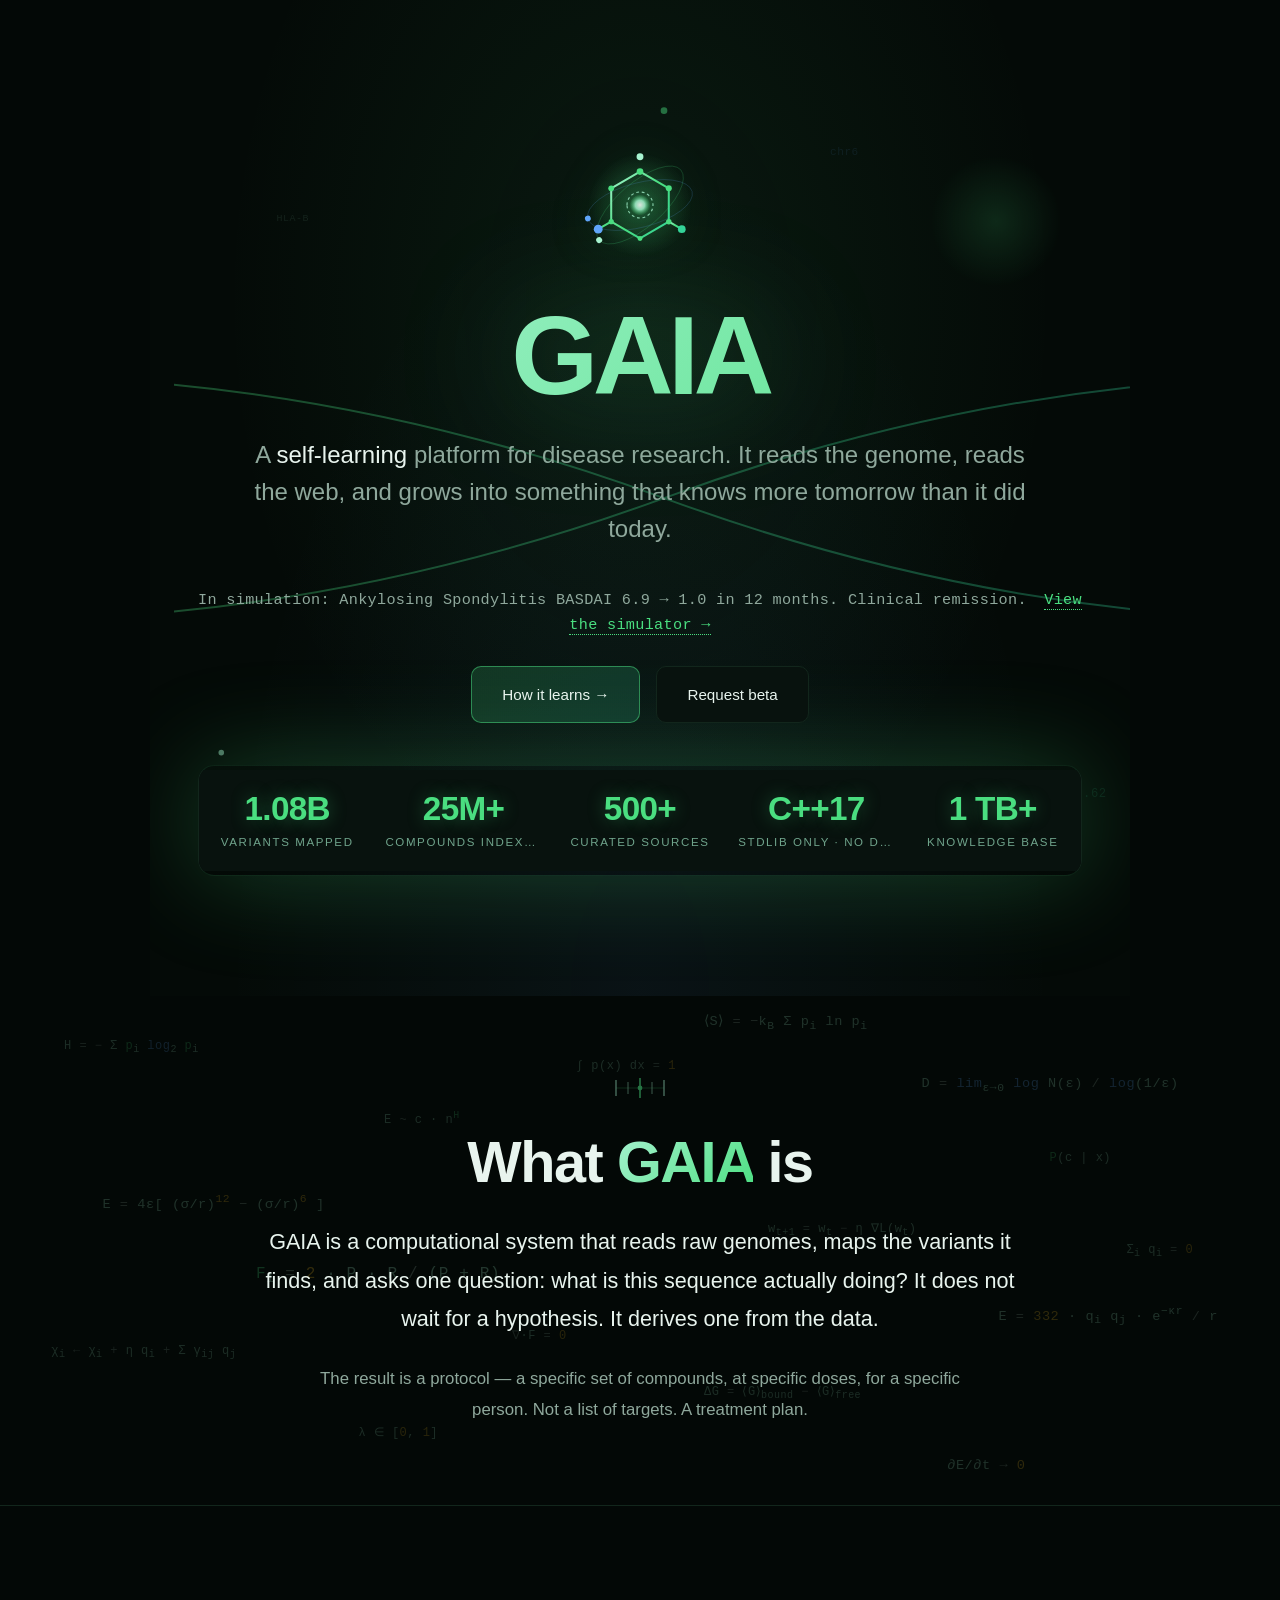
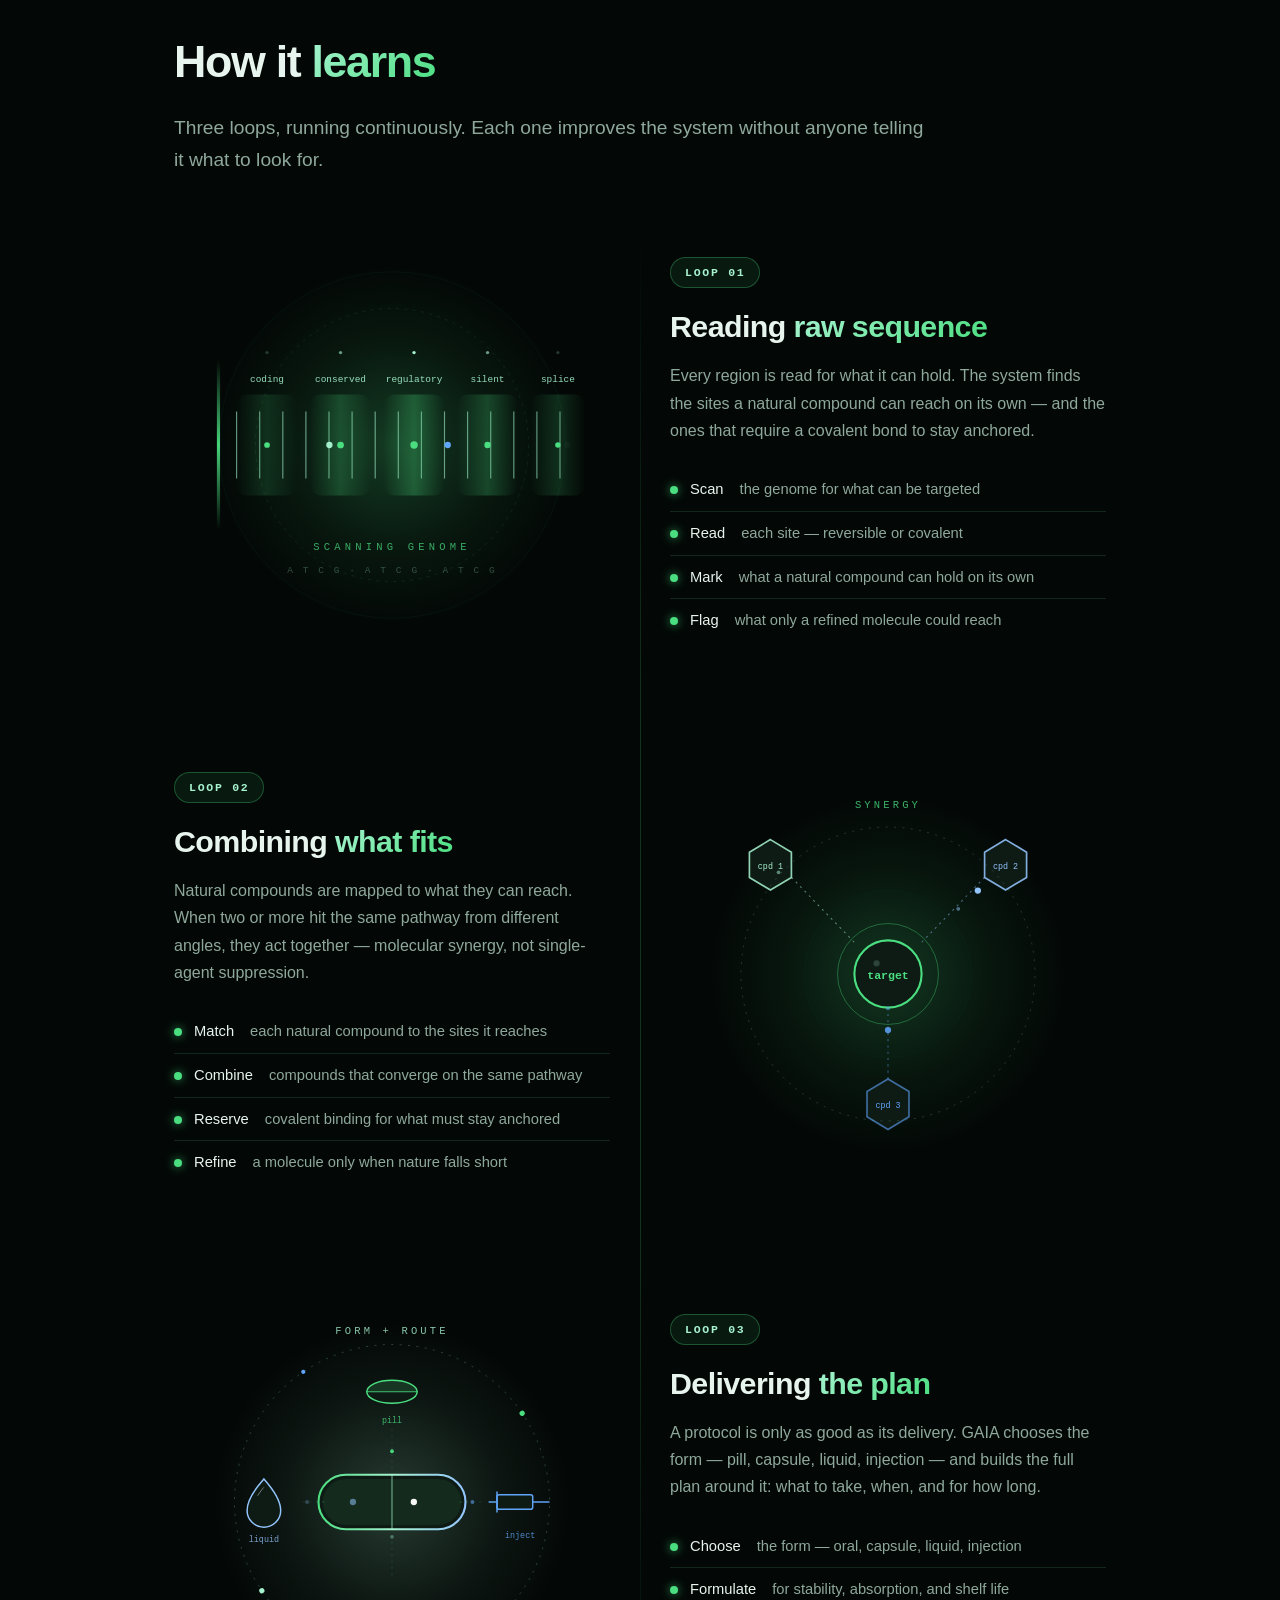
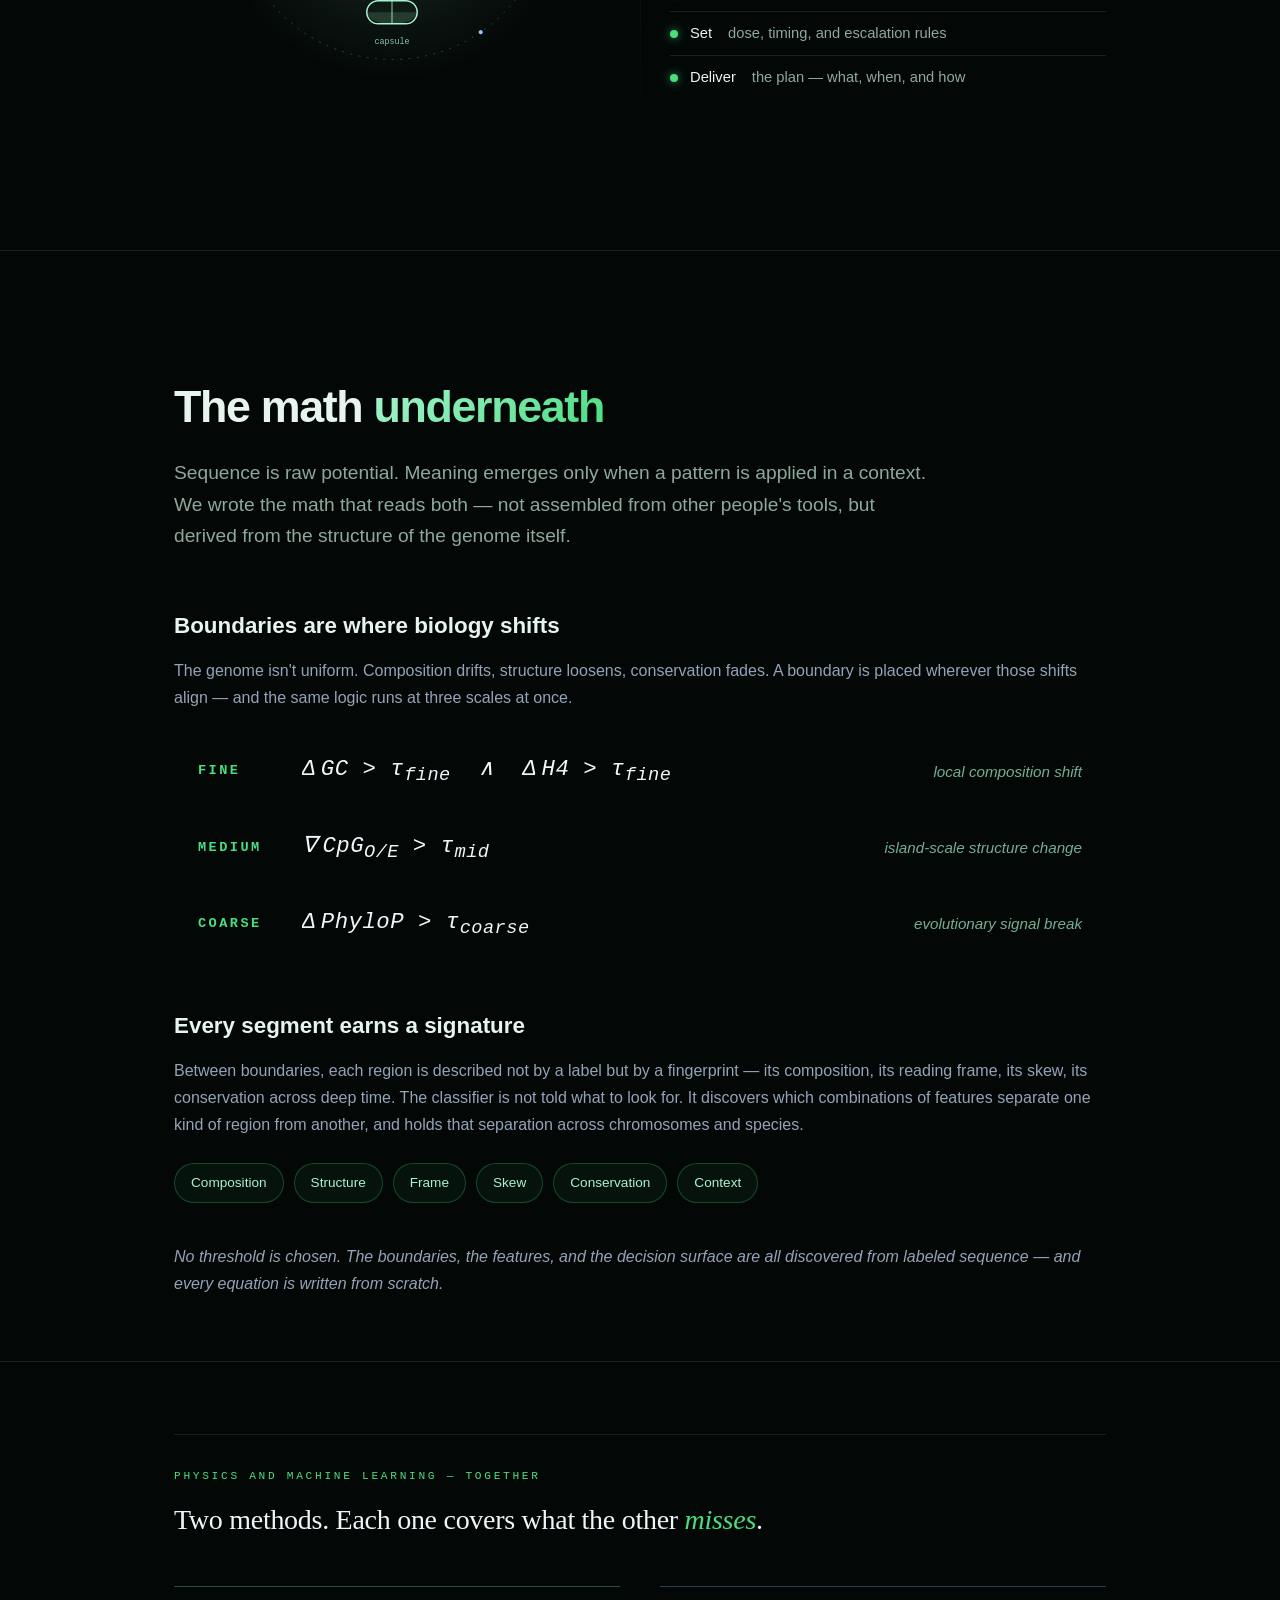
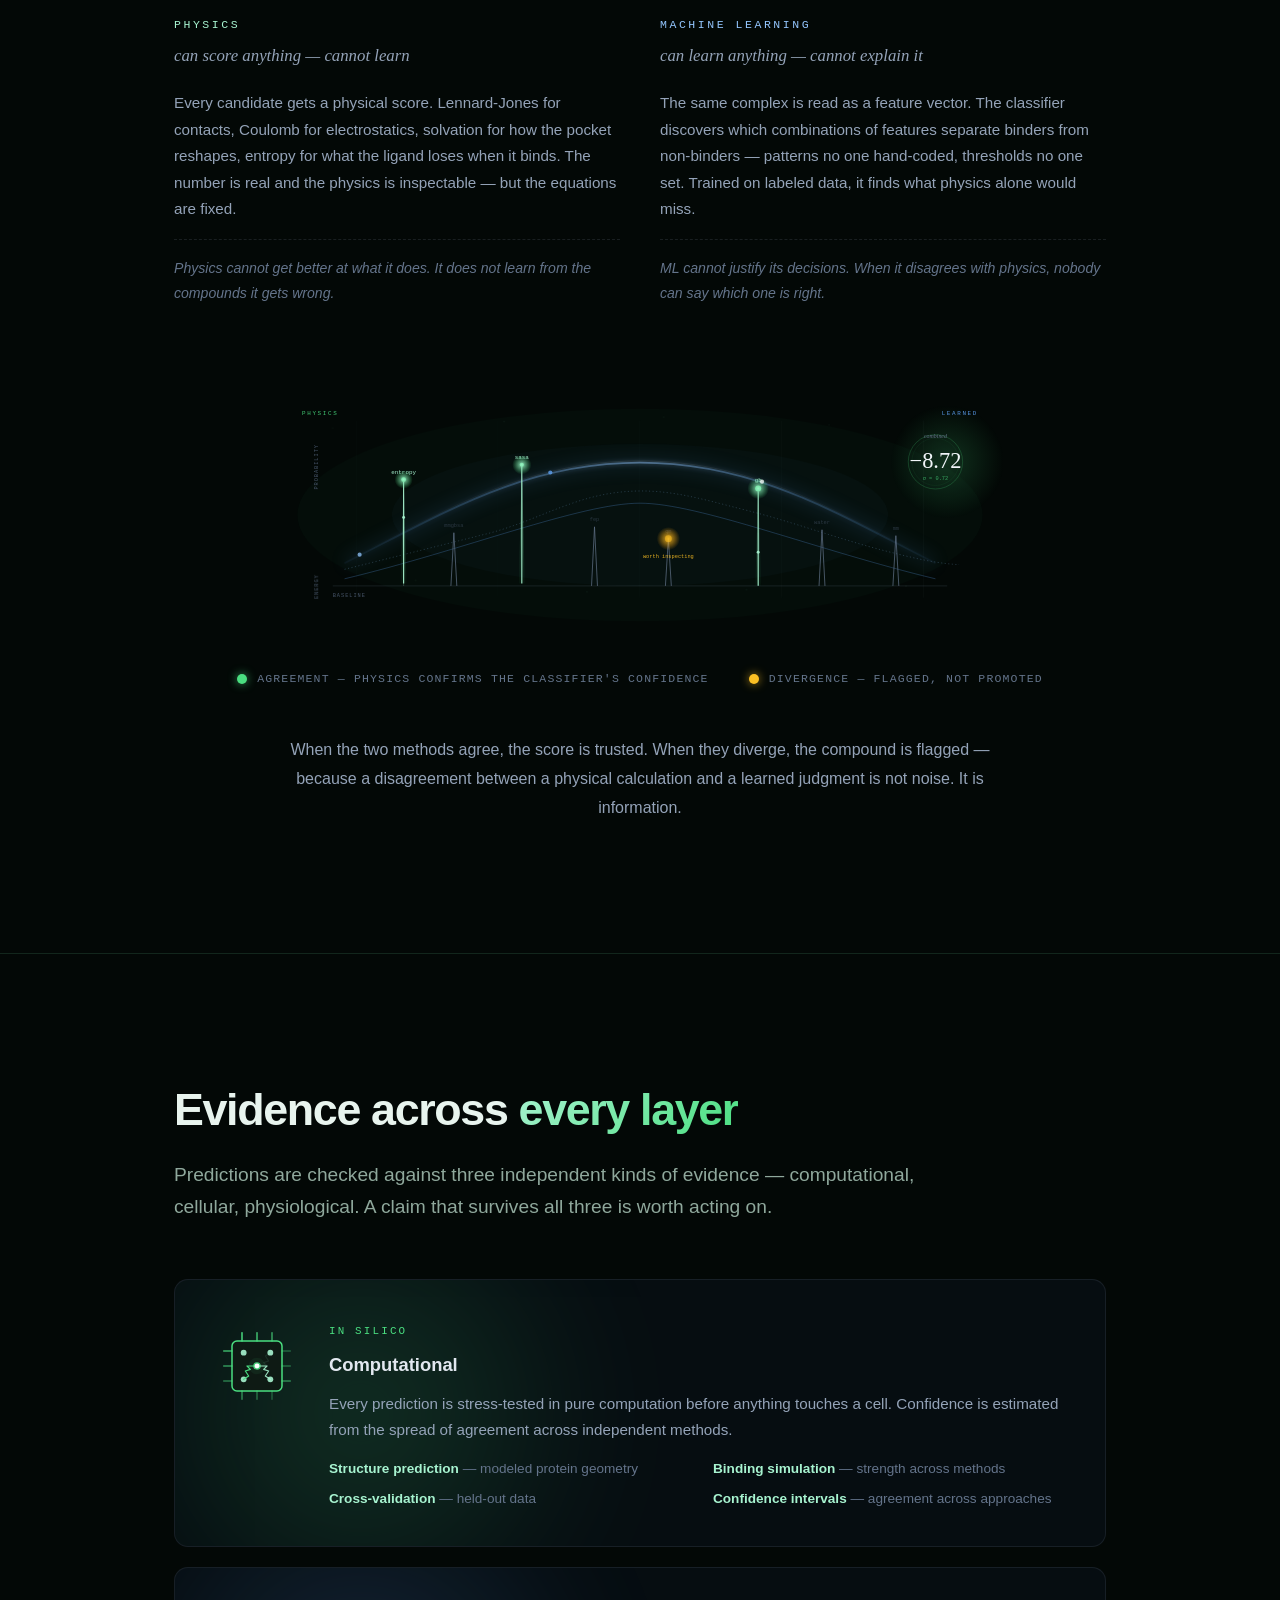
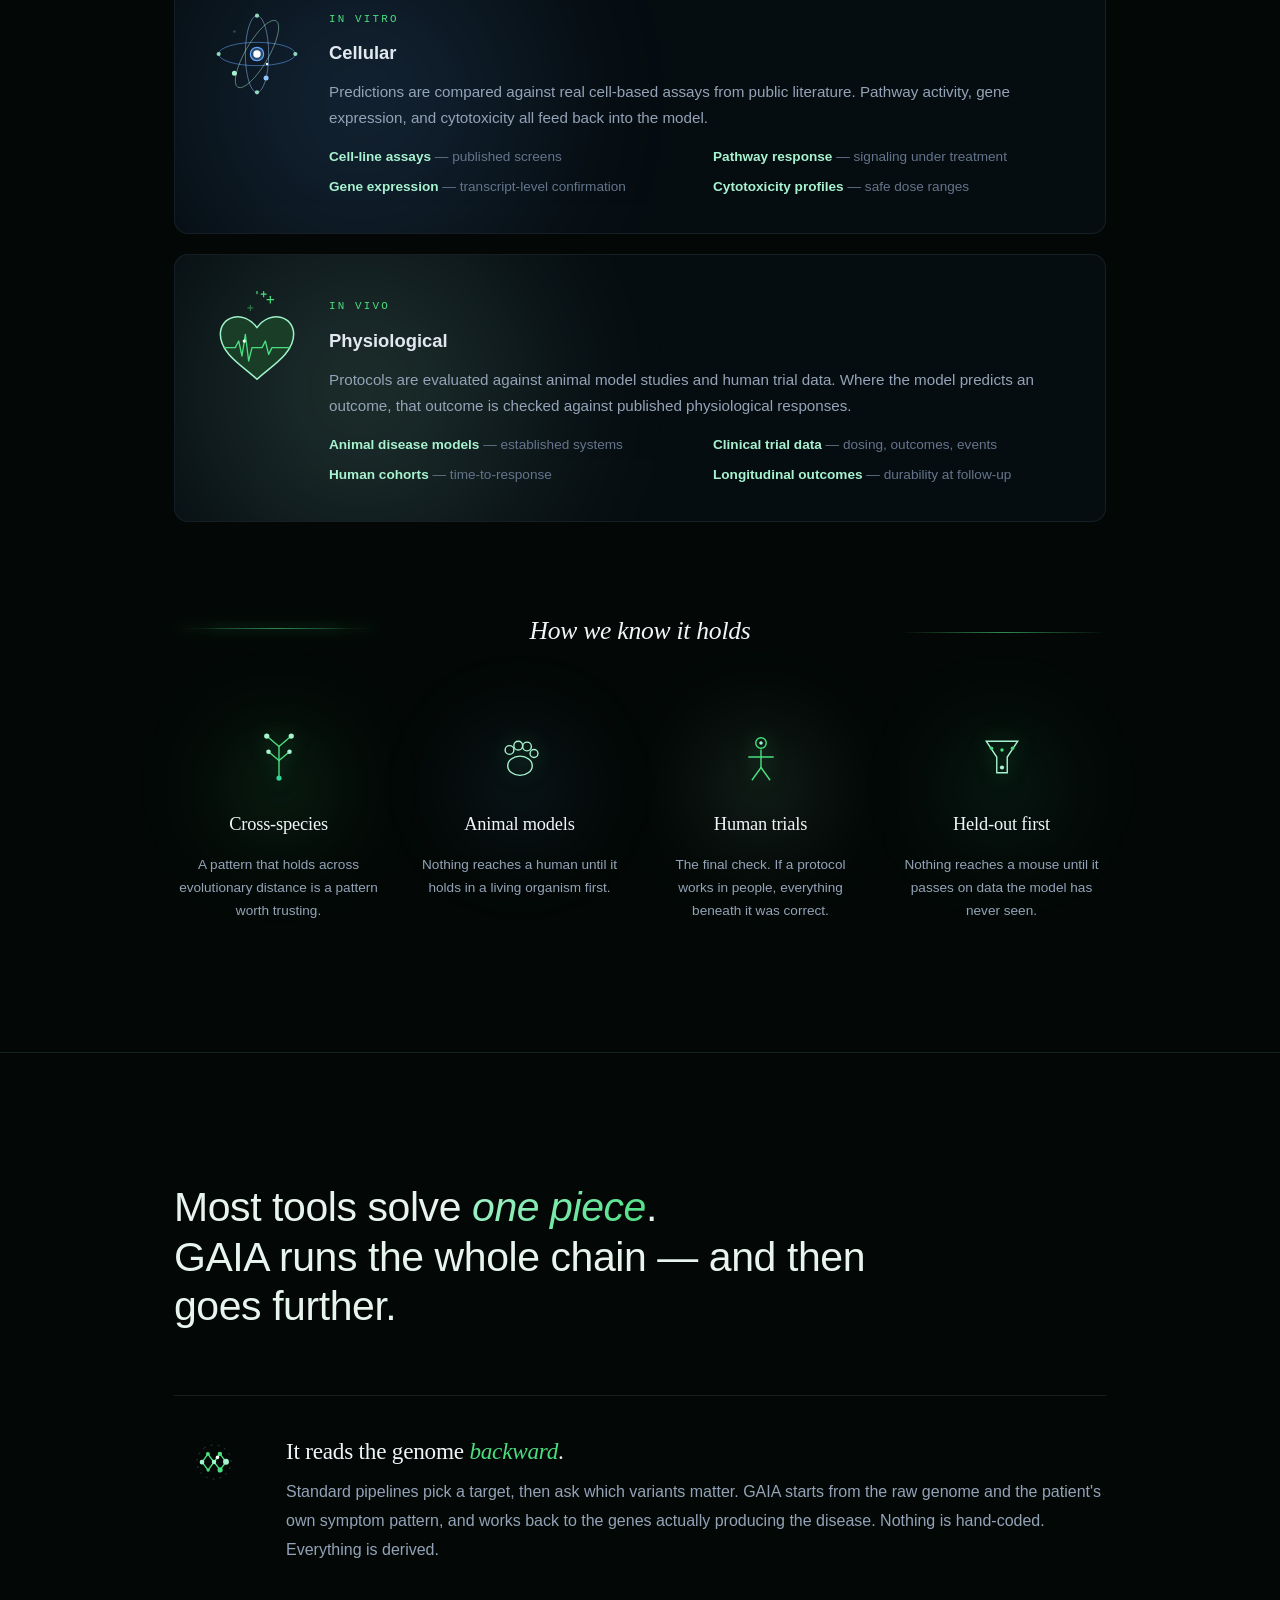
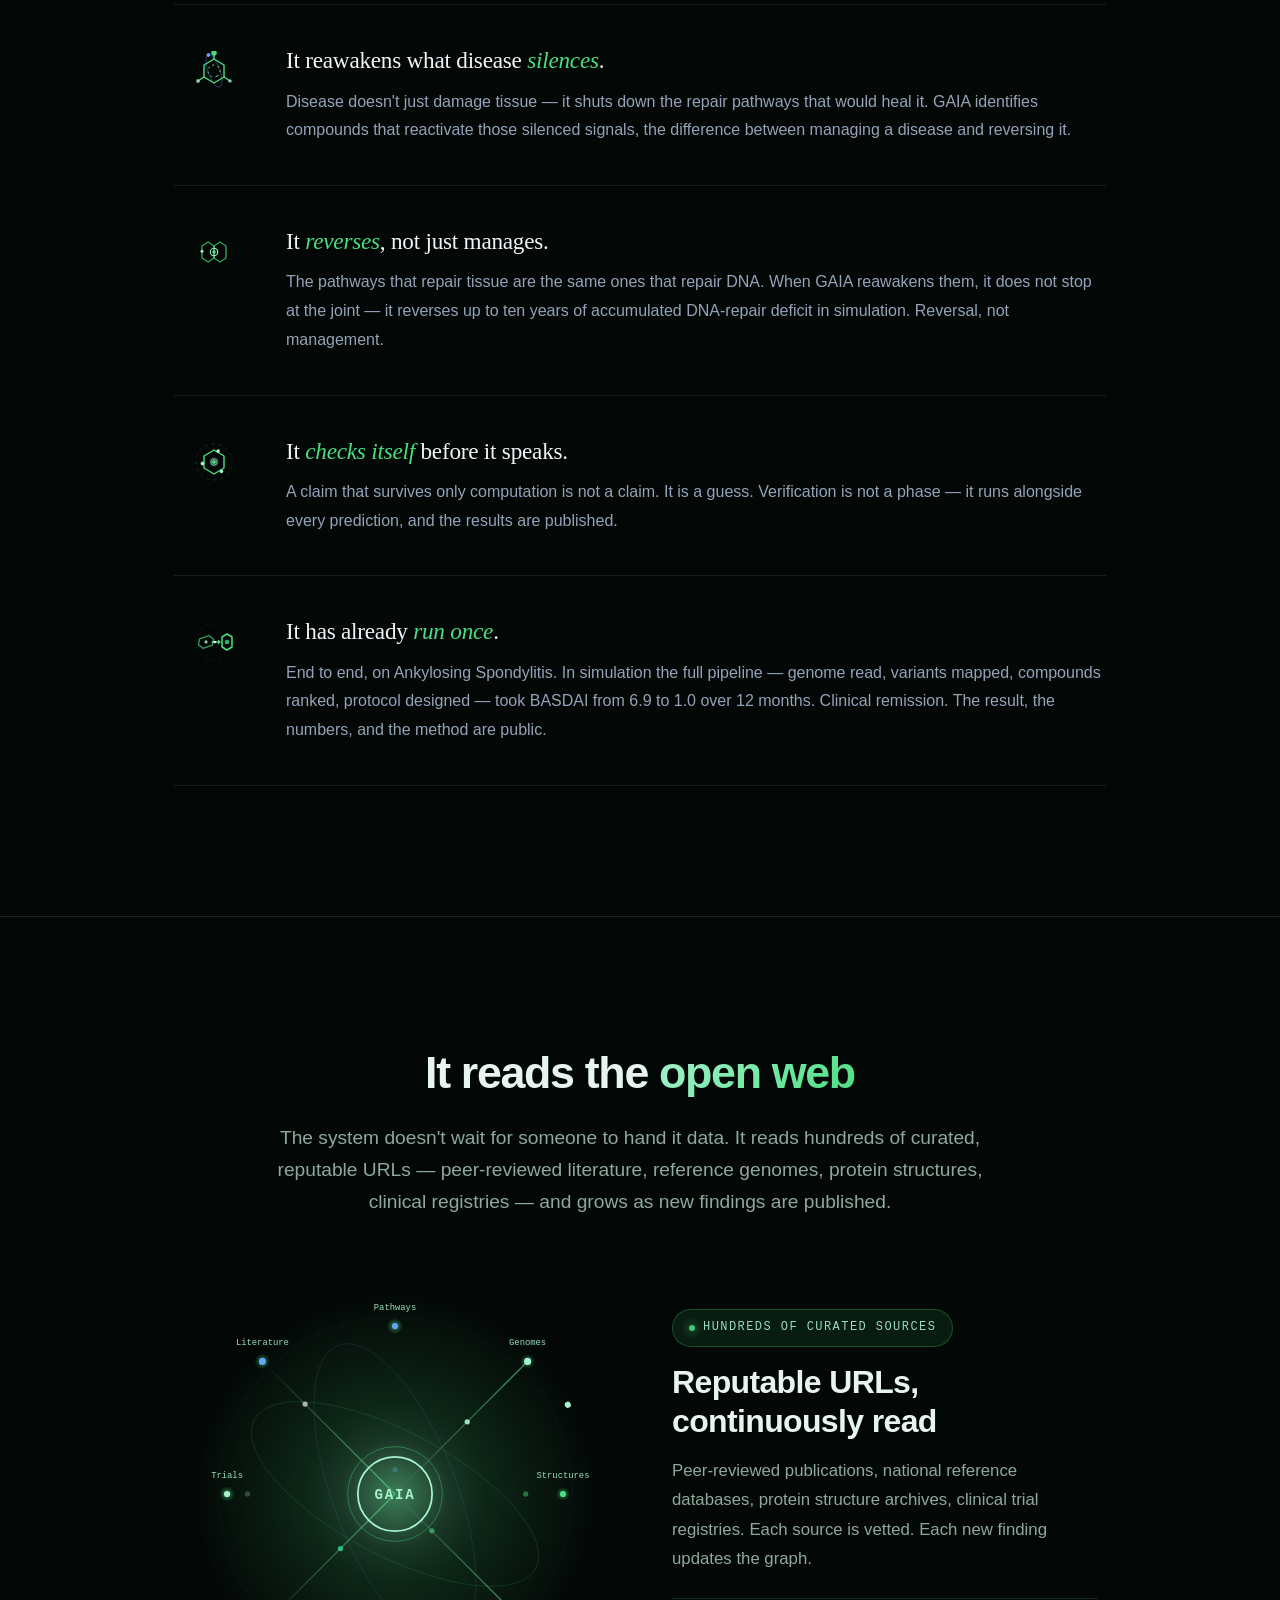
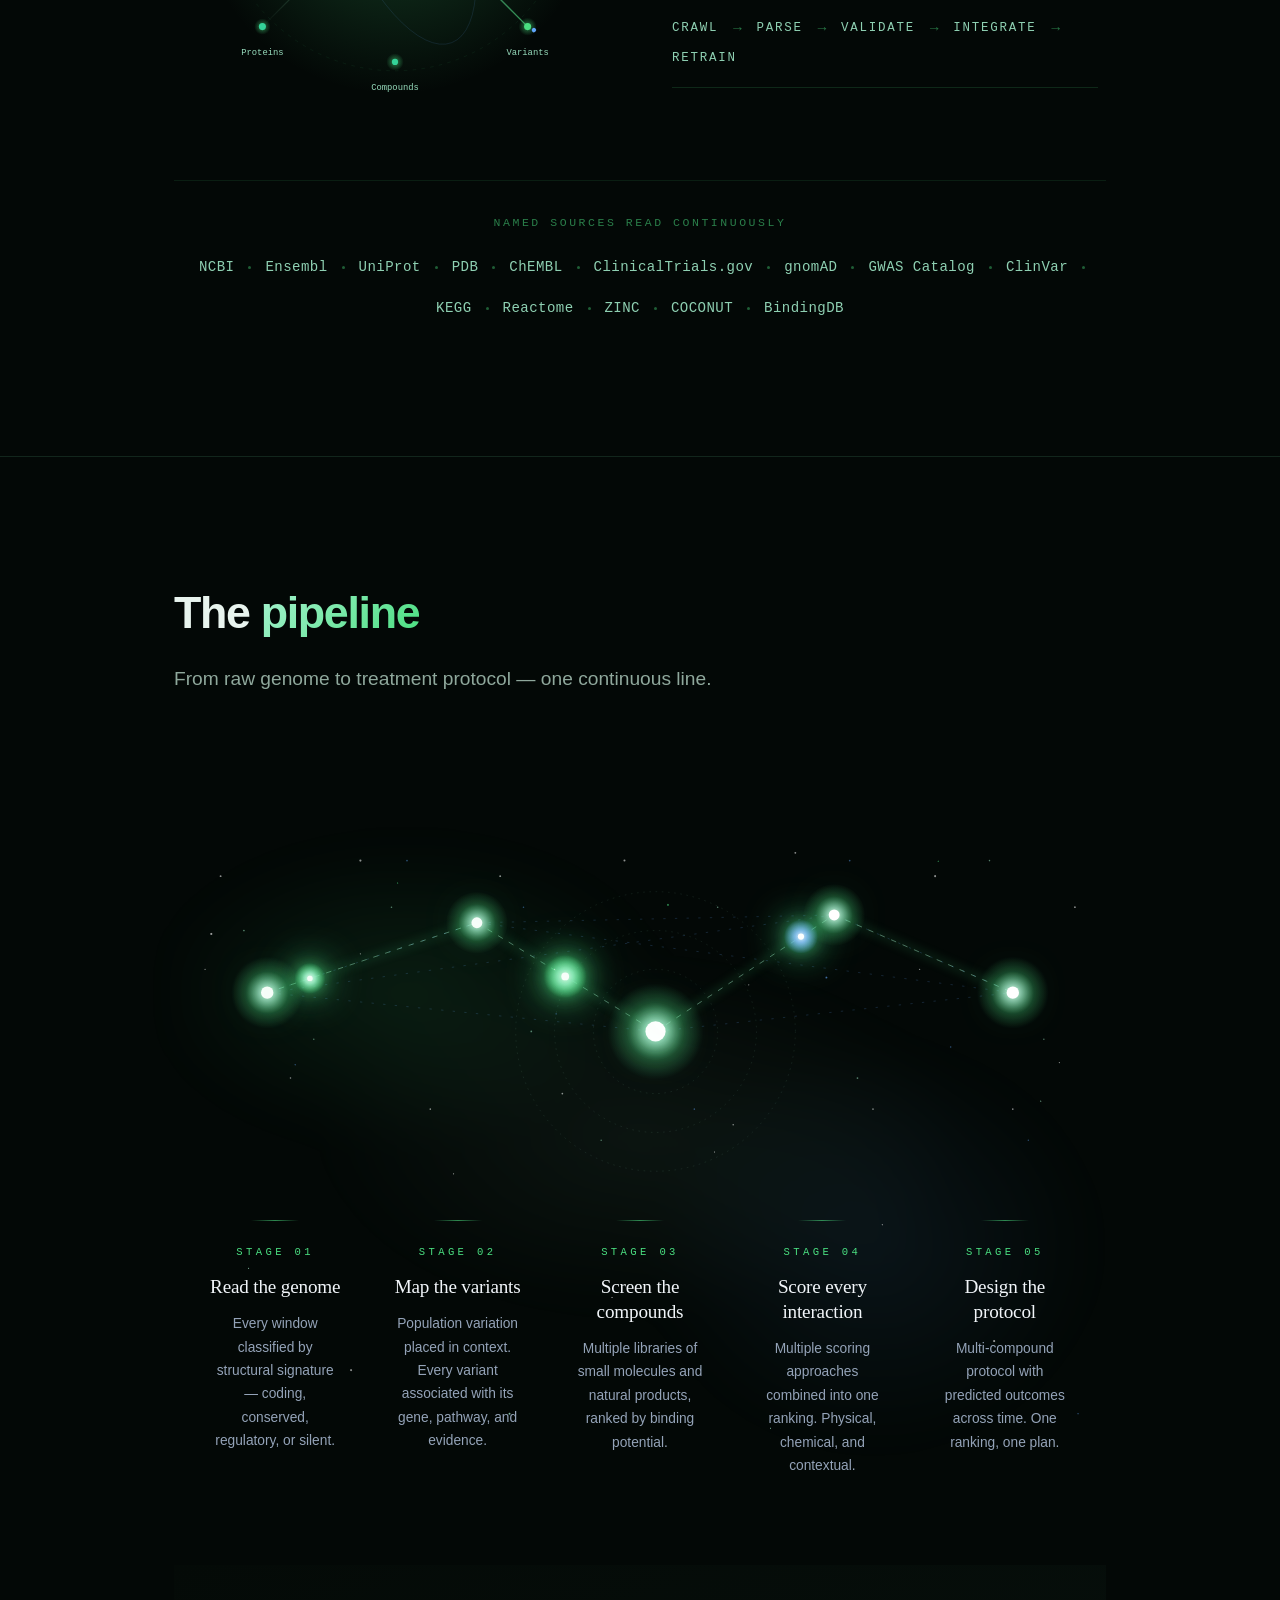
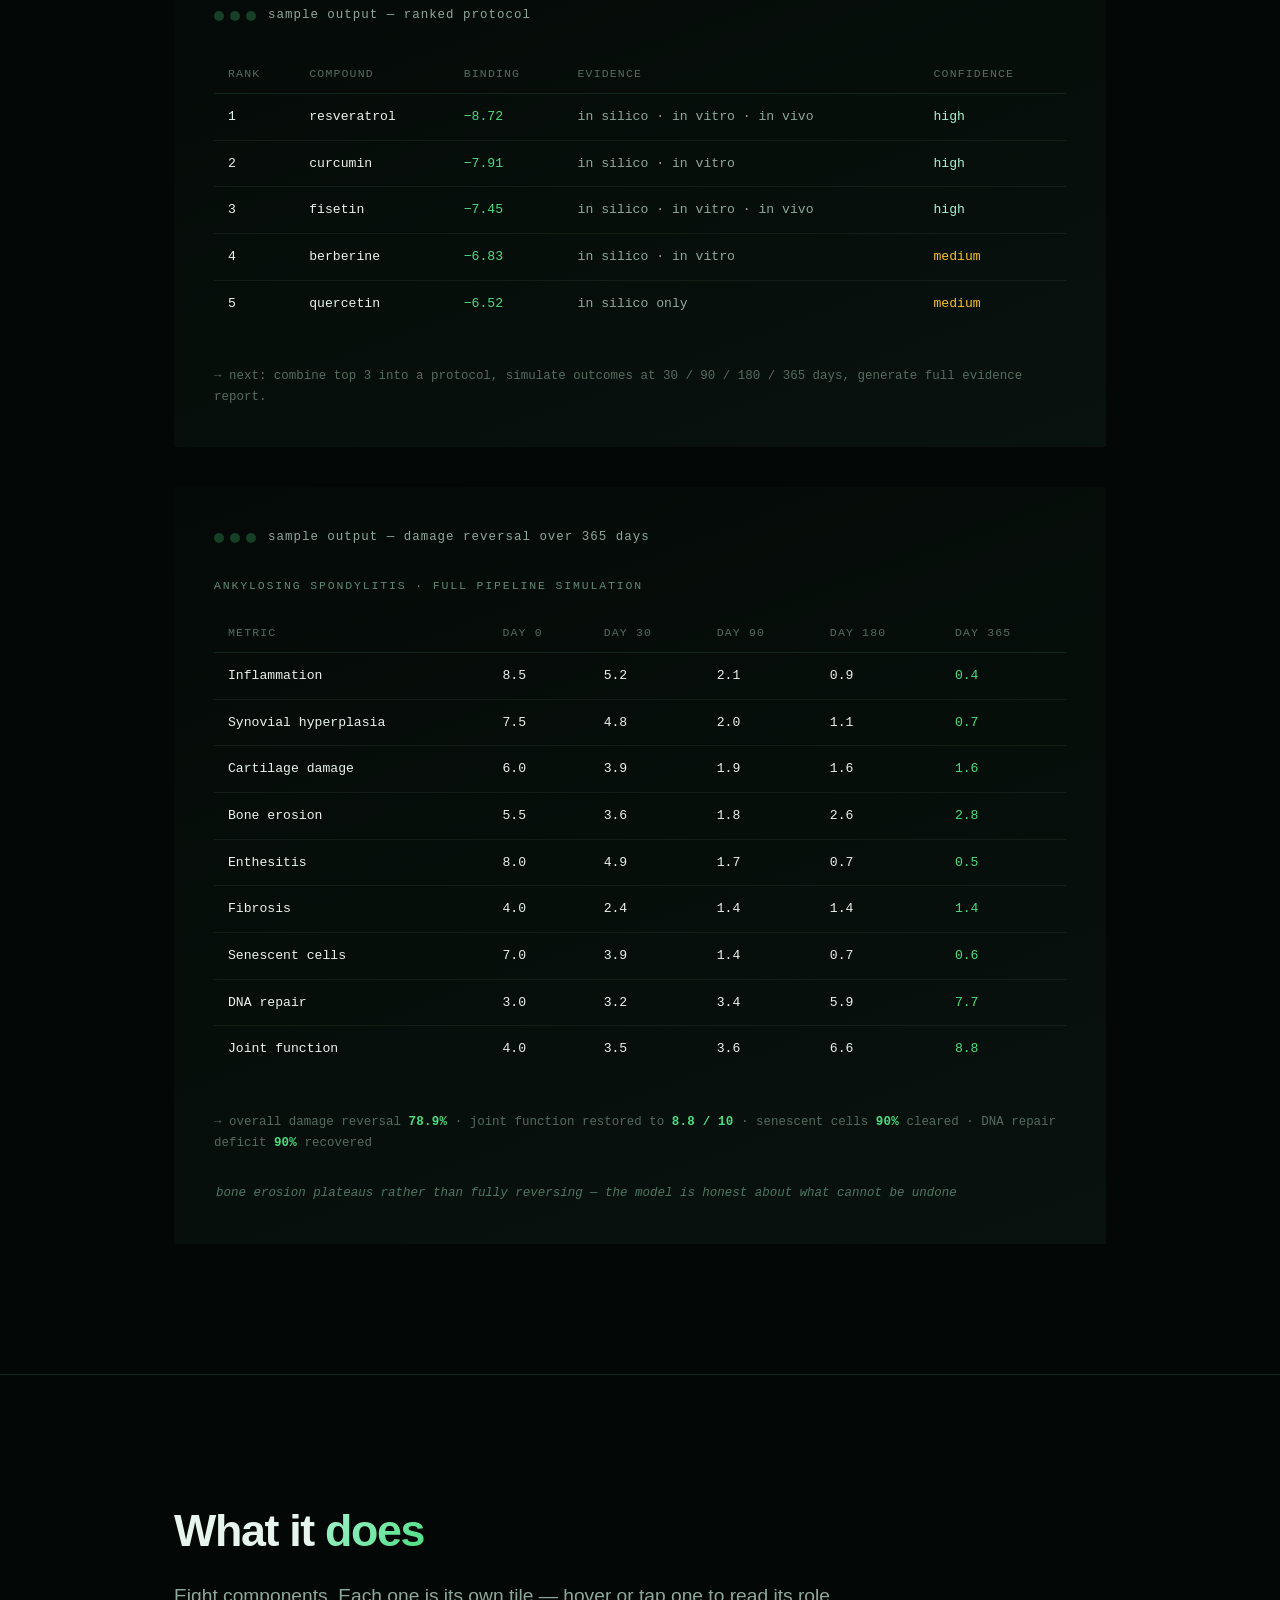
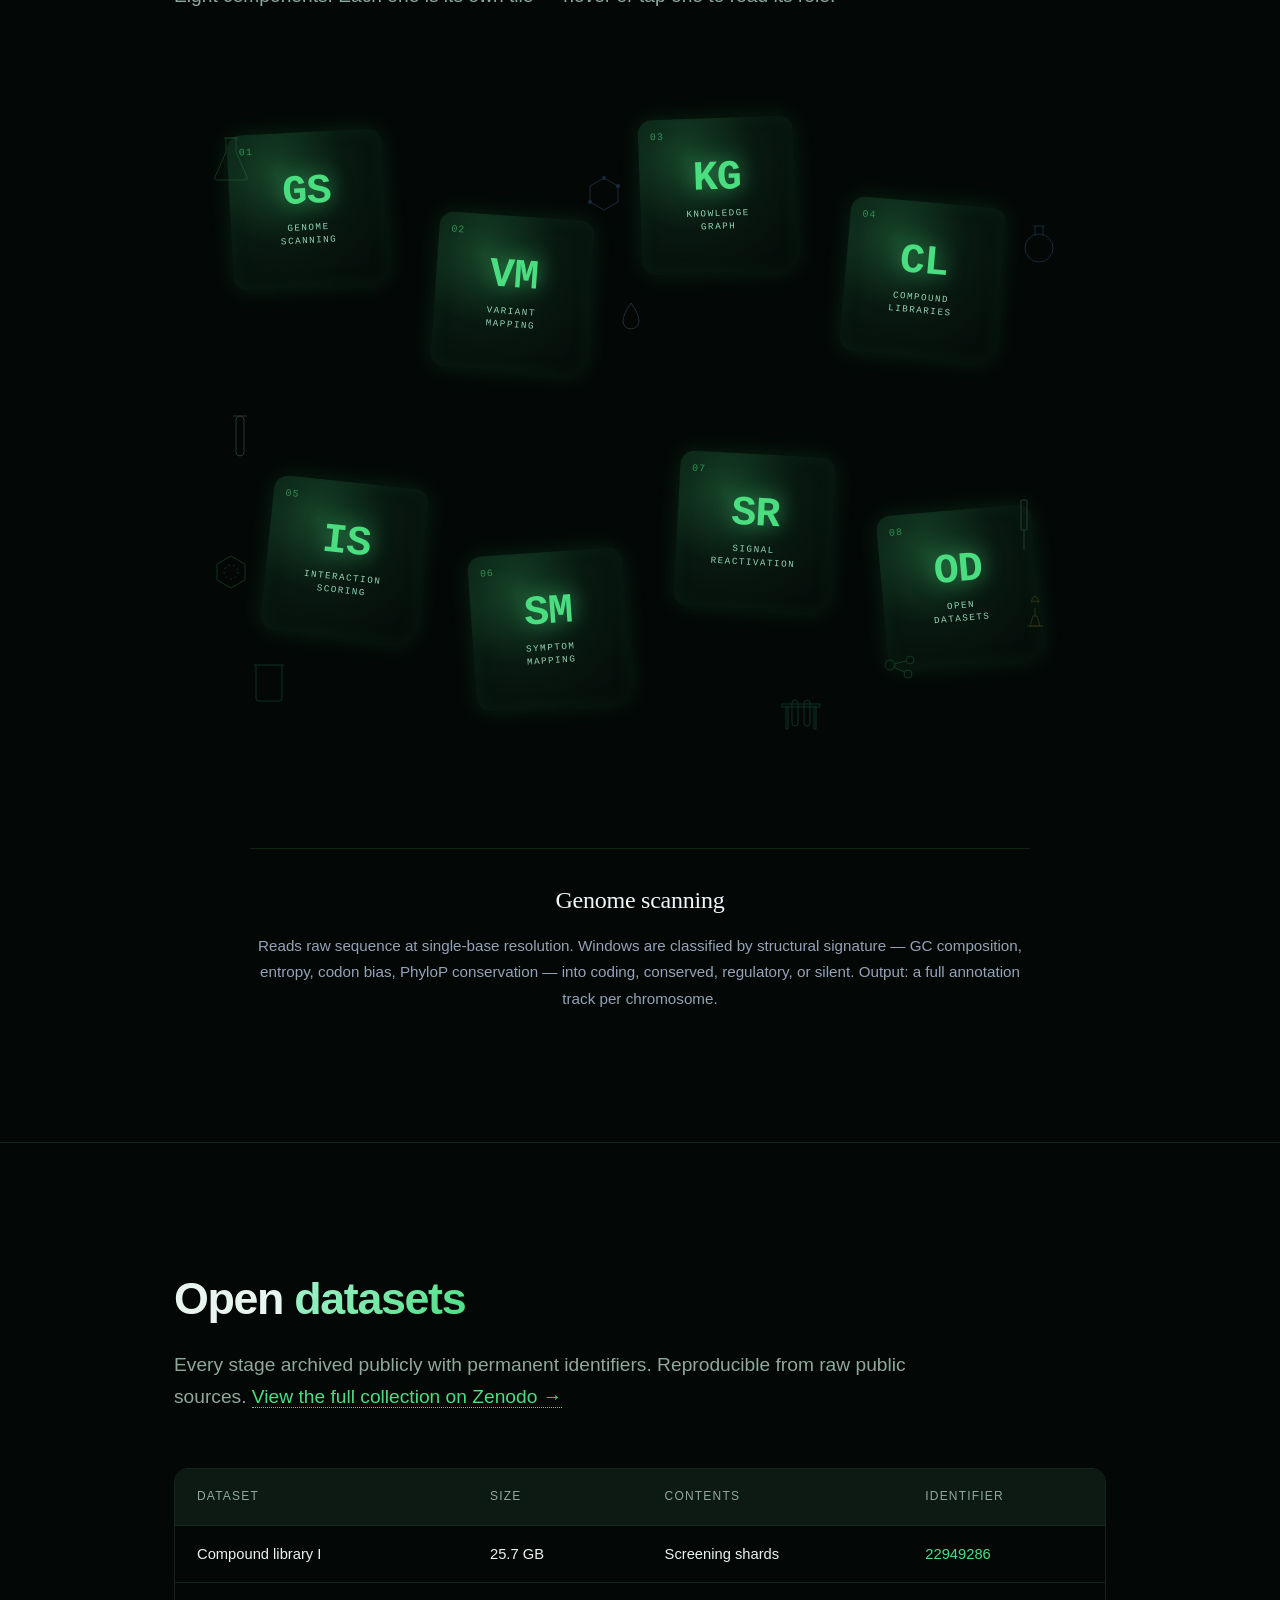
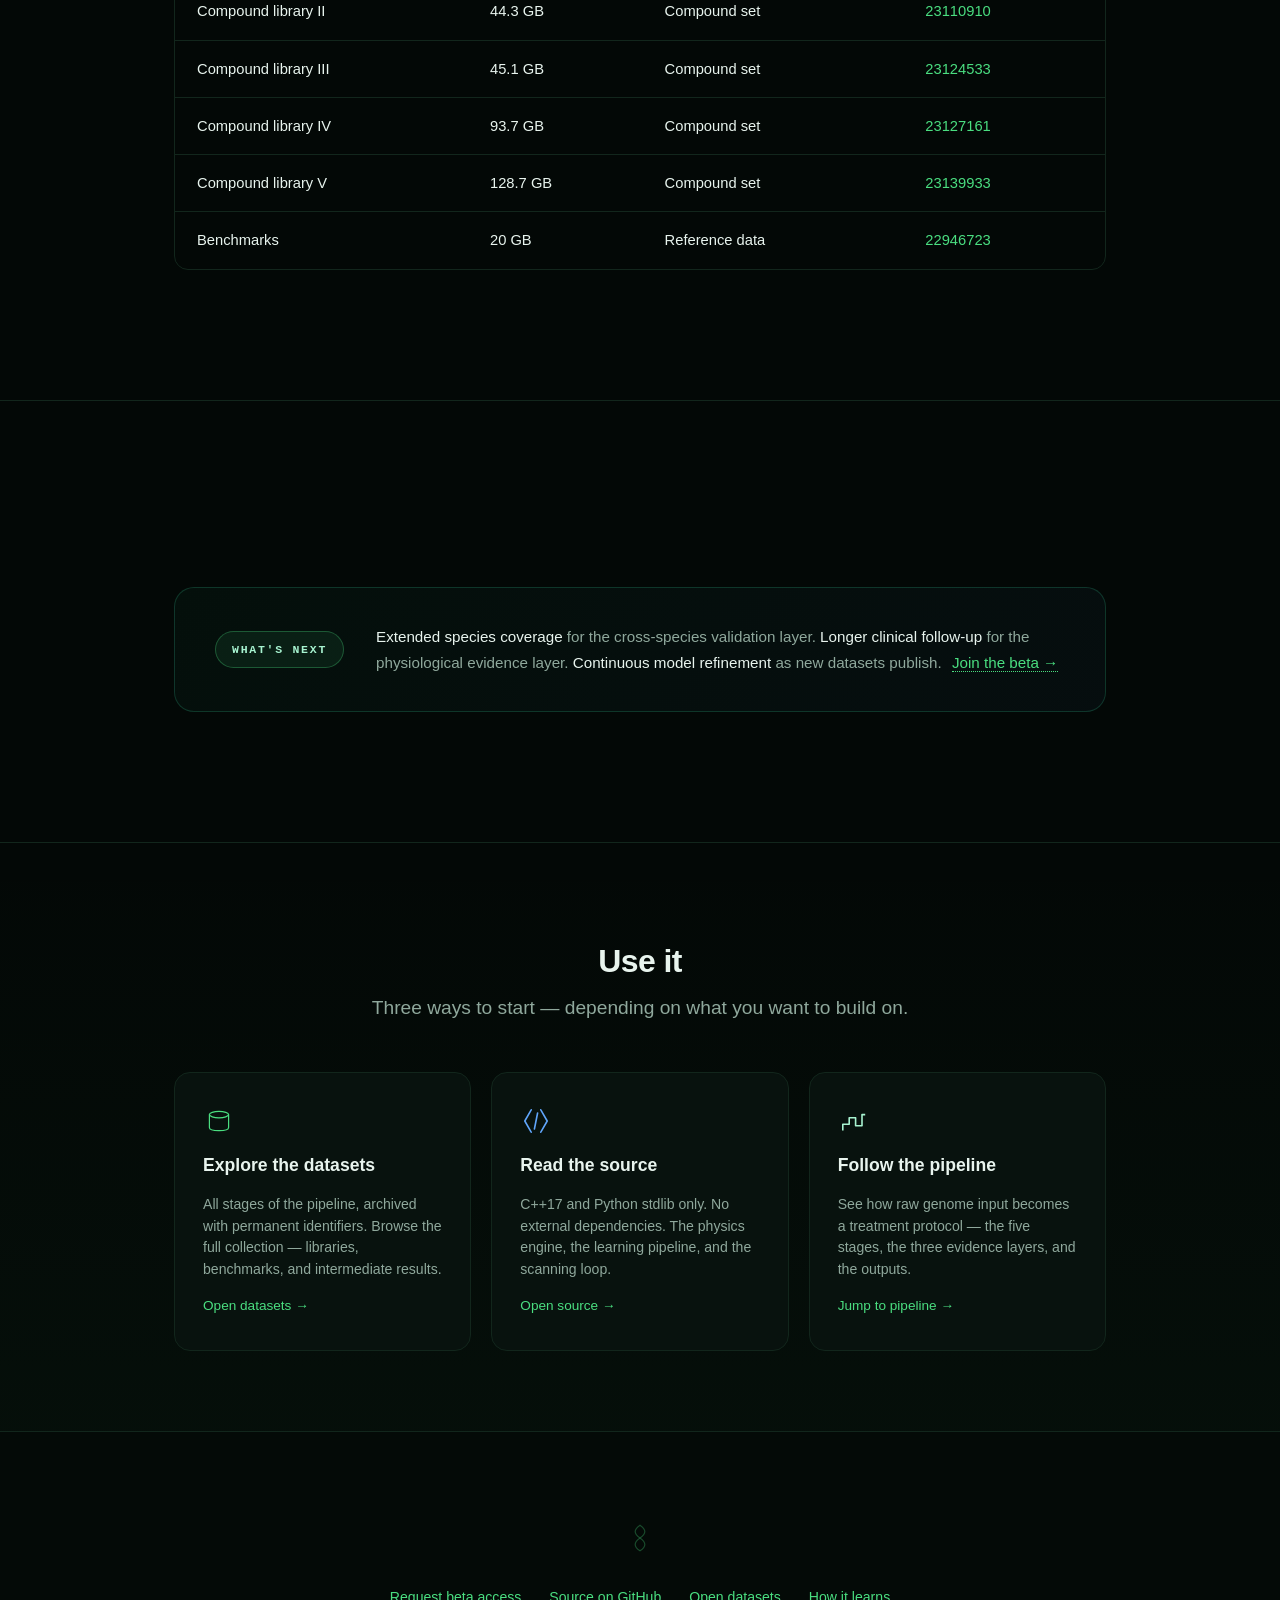
==== index.html @ b032167e "Fix desktop layout: massive Earth, visible canvas, capped form, enlarged math" ====
<!DOCTYPE html>
<html lang="en">
<head>
<meta charset="UTF-8">
<meta name="viewport" content="width=device-width, initial-scale=1.0">
<title>GAIA — Self-Learning Platform for Disease Research</title>
<meta name="description" content="A self-learning platform for computational disease research. Scans genomes, scans the web, and builds knowledge that grows.">
<link rel="stylesheet" href="assets/style.css?v=35">
<style>
/* ============================================================
   Kill the assets/style.css grid + glow pseudo-elements.
   They were causing the diagonal line across the page.
   ============================================================ */
html body::before,
html body::after {
    display: none !important;
    content: none !important;
    background: none !important;
    animation: none !important;
}
</style>
<style>
/* ============================================================
   Math section — keep equations readable on mobile, no backgrounds
   ============================================================ */
.equation-stack {
    display: grid;
    gap: 4px;
    margin: 24px 0;
}
.equation-row {
    display: grid;
    grid-template-columns: 100px 1fr auto;
    gap: 16px;
    align-items: baseline;
    padding: 12px 0;
    background: none;
    border: none;
    border-radius: 0;
}
.equation-label {
    font-family: ui-monospace, monospace;
    font-size: 0.72rem;
    letter-spacing: 0.18em;
    color: #4ade80;
    text-transform: uppercase;
    font-weight: 600;
}
.equation-body {
    font-family: ui-monospace, monospace;
    font-size: 1.02rem;
    color: #f1f5f9;
    white-space: nowrap;
    overflow-x: auto;
    -webkit-overflow-scrolling: touch;
    letter-spacing: 0.02em;
}
.equation-note {
    font-size: 0.82rem;
    color: rgba(167, 243, 208, 0.55);
    font-style: italic;
    text-align: right;
    white-space: nowrap;
}

/* Mobile — stack to 3 rows, keep equation inline */
@media (max-width: 720px) {
    .equation-row {
        grid-template-columns: 1fr;
        gap: 6px;
        padding: 12px 0;
    }
    .equation-label {
        font-size: 0.66rem;
        letter-spacing: 0.14em;
    }
    .equation-body {
        font-size: 0.95rem;
        white-space: nowrap;
        overflow-x: auto;
        padding-bottom: 2px;
    }
    .equation-note {
        text-align: left;
        font-size: 0.76rem;
        white-space: normal;
    }
}
</style>
<style>
/* ============================================================
   HERO CAP — 980px wide page, hero and its layers capped too.
   Backgrounds behind the page remain full-bleed.
   ============================================================ */

/* Page content column */
.container,
.container-narrow {
    max-width: 980px !important;
    margin-left: auto !important;
    margin-right: auto !important;
    padding-left: 24px !important;
    padding-right: 24px !important;
    box-sizing: border-box !important;
}

/* Hero is capped so equations + math layer sit beside text */
.hero {
    max-width: 980px !important;
    margin-left: auto !important;
    margin-right: auto !important;
    padding-left: 24px !important;
    padding-right: 24px !important;
    box-sizing: border-box !important;
    overflow: hidden !important;
}

/* The hero's SVG background and eq-layer stay inside the capped hero */
.hero .hero-bg,
.hero .eq-layer,
.hero .container,
.hero .hero-content {
    max-width: 100% !important;
    left: auto !important;
    right: auto !important;
}

/* Formulas sit relative to the capped hero, not the full viewport */
.hero .eq {
    position: absolute !important;
}

/* Sections below the hero keep the standard container cap */
section > .container,
section > .container-narrow {
    max-width: 980px !important;
    margin-left: auto !important;
    margin-right: auto !important;
}

/* Sections themselves stay full-bleed */
section {
    width: 100% !important;
    max-width: none !important;
}
</style>
<style>
/* Desktop Math Section Fixes */
.math-narrative .equation-row {
    display: flex !important;
    align-items: center !important;
    gap: 24px !important;
    padding: 16px 24px !important;
}
.math-narrative .equation-label {
    min-width: 80px !important;
    font-size: 0.85rem !important;
}
.math-narrative .equation-body {
    font-size: 1.4rem !important; /* Bigger math text */
    flex: 1;
}
.math-narrative .equation-note {
    font-size: 0.95rem !important;
    color: rgba(167,243,208,0.7) !important;
    min-width: 200px;
    text-align: right;
}

/* What GAIA is section — force center alignment */
#what-gaia-is .container-narrow {
    text-align: center !important;
    margin: 0 auto !important;
}
#what-gaia-is p.lead,
#what-gaia-is p.secondary {
    margin-left: auto !important;
    margin-right: auto !important;
    text-align: center !important;
}
</style>
</head>
<body>

<div class="hero">
    <svg class="hero-bg" viewBox="0 0 1800 900" preserveAspectRatio="xMidYMid slice">
        <defs>
            <linearGradient id="helixGrad" x1="0%" y1="0%" x2="100%" y2="0%">
                <stop offset="0%" stop-color="#a7f3d0" stop-opacity="0.7"/>
                <stop offset="33%" stop-color="#4ade80" stop-opacity="0.7"/>
                <stop offset="66%" stop-color="#34d399" stop-opacity="0.7"/>
                <stop offset="100%" stop-color="#60a5fa" stop-opacity="0.7"/>
            </linearGradient>
            <radialGradient id="cellGlow" cx="50%" cy="50%" r="50%">
                <stop offset="0%" stop-color="#4ade80" stop-opacity="0.3"/>
                <stop offset="100%" stop-color="#4ade80" stop-opacity="0"/>
            </radialGradient>
        </defs>
        <circle class="cell-pulse" cx="200" cy="150" r="80" fill="url(#cellGlow)"/>
        <circle class="cell-pulse" cx="1600" cy="700" r="120" fill="url(#cellGlow)"/>
        <circle class="cell-pulse" cx="1200" cy="200" r="60" fill="url(#cellGlow)"/>
        <g class="vine-sway" opacity="0.4">
            <path d="M100,900 Q150,700 80,500 Q140,300 100,100" stroke="#4ade80" stroke-width="1.5" fill="none"/>
        </g>
        <g class="vine-sway" opacity="0.35">
            <path d="M1700,900 Q1650,700 1720,500 Q1660,300 1700,100" stroke="#34d399" stroke-width="1.5" fill="none"/>
        </g>
        <g class="helix-flow" transform="translate(900, 450)">
            <path d="M-1200,0 Q-600,-220 0,0 T1200,0" stroke="url(#helixGrad)" stroke-width="1.8" fill="none"/>
            <path d="M-1200,0 Q-600,220 0,0 T1200,0" stroke="url(#helixGrad)" stroke-width="1.8" fill="none"/>
        </g>
        <g>
            <circle class="particle" cx="200" cy="200" r="3" fill="#4ade80"/>
            <circle class="particle" cx="500" cy="680" r="2.5" fill="#a7f3d0"/>
            <circle class="particle" cx="1400" cy="180" r="3" fill="#34d399"/>
            <circle class="particle" cx="1650" cy="580" r="2.5" fill="#60a5fa"/>
            <circle class="particle" cx="900" cy="100" r="3" fill="#4ade80"/>
            <circle class="particle" cx="300" cy="500" r="2.5" fill="#a7f3d0"/>
            <circle class="particle" cx="1500" cy="420" r="3" fill="#4ade80"/>
            <circle class="particle" cx="700" cy="780" r="2.5" fill="#60a5fa"/>
        </g>
            <text class="float-label" x="150" y="120" style="font-family: monospace; font-size: 11px; fill: #4ade80; opacity: 0.25;">ATCG</text>
        <text class="float-label" x="1450" y="180" style="font-family: monospace; font-size: 10px; fill: #60a5fa; opacity: 0.2;">exon</text>
        <text class="float-label" x="350" y="620" style="font-family: monospace; font-size: 10px; fill: #a7f3d0; opacity: 0.2;">intron</text>
        <text class="float-label" x="1250" y="720" style="font-family: monospace; font-size: 11px; fill: #34d399; opacity: 0.25;">GC 0.62</text>
        <text class="float-label" x="750" y="780" style="font-family: monospace; font-size: 10px; fill: #4ade80; opacity: 0.2;">D = 1.16</text>
        <text class="float-label" x="1050" y="140" style="font-family: monospace; font-size: 10px; fill: #60a5fa; opacity: 0.2;">chr6</text>
        <text class="float-label" x="550" y="200" style="font-family: monospace; font-size: 9px; fill: #a7f3d0; opacity: 0.2;">HLA-B</text>
        <text class="float-label" x="1600" y="500" style="font-family: monospace; font-size: 10px; fill: #34d399; opacity: 0.2;">variant</text>
        <text class="float-label" x="250" y="400" style="font-family: monospace; font-size: 9px; fill: #4ade80; opacity: 0.2;">fractal</text>
</svg>

    <div class="eq-layer" aria-hidden="true">
        <span class="eq small"  style="top: 8%;  left: 5%;">
            H <span class="op">=</span> <span class="op">−</span> Σ <span class="v">p</span><sub>i</sub> <span class="f">log</span><sub>2</sub> <span class="v">p</span><sub>i</sub>
        </span>
        <span class="eq med"    style="top: 15%; left: 72%;">
            D <span class="op">=</span> <span class="f">lim</span><sub>ε→0</sub> <span class="f">log</span> N(ε) <span class="op">/</span> <span class="f">log</span>(1/ε)
        </span>
        <span class="eq small"  style="top: 22%; left: 30%;">
            E <span class="op">~</span> c · n<sup><span class="v">H</span></sup>
        </span>
        <span class="eq"        style="top: 30%; left: 82%;">
            <span class="v">P</span>(c | x)
        </span>
        <span class="eq med"    style="top: 38%; left: 8%;">
            E <span class="op">=</span> 4ε[ (σ/r)<sup><span class="n">12</span></sup> <span class="op">−</span> (σ/r)<sup><span class="n">6</span></sup> ]
        </span>
        <span class="eq small"  style="top: 44%; left: 60%;">
            w<sub>t+1</sub> <span class="op">=</span> w<sub>t</sub> <span class="op">−</span> η ∇L(w<sub>t</sub>)
        </span>
        <span class="eq large"  style="top: 52%; left: 20%;">
            <span class="v">F</span><sub>1</sub> <span class="op">=</span> <span class="n">2</span> · P · R <span class="op">/</span> (P + R)
        </span>
        <span class="eq med"    style="top: 60%; left: 78%;">
            E <span class="op">=</span> <span class="n">332</span> · q<sub>i</sub> q<sub>j</sub> · e<sup>−κr</sup> <span class="op">/</span> r
        </span>
        <span class="eq small"  style="top: 68%; left: 4%;">
            χ<sub>i</sub> <span class="op">←</span> χ<sub>i</sub> <span class="op">+</span> η q<sub>i</sub> <span class="op">+</span> Σ γ<sub>ij</sub> q<sub>j</sub>
        </span>
        <span class="eq"        style="top: 76%; left: 55%;">
            ΔG <span class="op">=</span> ⟨G⟩<sub>bound</sub> <span class="op">−</span> ⟨G⟩<sub>free</sub>
        </span>
        <span class="eq small"  style="top: 84%; left: 28%;">
            λ ∈ [<span class="n">0</span>, <span class="n">1</span>]
        </span>
        <span class="eq med"    style="top: 90%; left: 74%;">
            ∂E/∂t <span class="op">→</span> <span class="n">0</span>
        </span>
        <span class="eq small"  style="top: 12%; left: 45%;">
            ∫ p(x) dx <span class="op">=</span> <span class="n">1</span>
        </span>
        <span class="eq"        style="top: 65%; left: 40%;">
            <span class="op">∇</span>·F <span class="op">=</span> <span class="n">0</span>
        </span>
        <span class="eq small"  style="top: 48%; left: 88%;">
            Σ<sub>i</sub> q<sub>i</sub> <span class="op">=</span> <span class="n">0</span>
        </span>
        <span class="eq med"    style="top: 3%; left: 55%;">
            ⟨S⟩ <span class="op">=</span> <span class="op">−</span>k<sub>B</sub> Σ p<sub>i</sub> ln p<sub>i</sub>
        </span>
    </div>

    <div class="container hero-content">
        <div class="hero-molecule" aria-hidden="true">
            <svg viewBox="0 0 140 140" width="130" height="130">
                <defs>
                    <linearGradient id="molBond" x1="0%" y1="0%" x2="100%" y2="100%">
                        <stop offset="0%"   stop-color="#a7f3d0"/>
                        <stop offset="50%"  stop-color="#4ade80"/>
                        <stop offset="100%" stop-color="#34d399"/>
                    </linearGradient>
                    <radialGradient id="atomCore" cx="50%" cy="50%" r="50%">
                        <stop offset="0%"   stop-color="#ffffff"/>
                        <stop offset="45%"  stop-color="#a7f3d0"/>
                        <stop offset="100%" stop-color="#4ade80" stop-opacity="0"/>
                    </radialGradient>
                    <radialGradient id="molHalo" cx="50%" cy="50%" r="50%">
                        <stop offset="0%"   stop-color="#4ade80" stop-opacity="0.35"/>
                        <stop offset="100%" stop-color="#4ade80" stop-opacity="0"/>
                    </radialGradient>
                </defs>

                <!-- outer halo breathing -->
                <circle cx="70" cy="70" r="56" fill="url(#molHalo)">
                    <animate attributeName="r" values="52;60;52" dur="4s" repeatCount="indefinite"/>
                    <animate attributeName="opacity" values="0.6;1;0.6" dur="4s" repeatCount="indefinite"/>
                </circle>

                <!-- rotating outer orbit ring with electrons -->
                <g>
                    <animateTransform attributeName="transform" type="rotate" from="0 70 70" to="360 70 70" dur="18s" repeatCount="indefinite"/>
                    <ellipse cx="70" cy="70" rx="58" ry="24" fill="none" stroke="#4ade80" stroke-width="0.6" opacity="0.35"/>
                    <circle cx="128" cy="70" r="3" fill="#a7f3d0">
                        <animate attributeName="r" values="2.5;3.5;2.5" dur="1.6s" repeatCount="indefinite"/>
                    </circle>
                </g>
                <g>
                    <animateTransform attributeName="transform" type="rotate" from="360 70 70" to="0 70 70" dur="24s" repeatCount="indefinite"/>
                    <ellipse cx="70" cy="70" rx="24" ry="58" fill="none" stroke="#60a5fa" stroke-width="0.6" opacity="0.3"/>
                    <circle cx="70" cy="12" r="2.6" fill="#60a5fa">
                        <animate attributeName="r" values="2.2;3.2;2.2" dur="2s" repeatCount="indefinite"/>
                    </circle>
                </g>

                <!-- the molecule: benzene ring + 3 substituents -->
                <g stroke="url(#molBond)" stroke-width="2.2" stroke-linecap="round" fill="none">
                    <!-- ring -->
                    <polygon points="70,34 101,52 101,88 70,106 39,88 39,52" stroke-linejoin="round"/>
                    <!-- substituents -->
                    <line x1="70" y1="34" x2="70" y2="18"/>
                    <line x1="101" y1="88" x2="115" y2="96"/>
                    <line x1="39" y1="88" x2="25" y2="96"/>
                </g>

                <!-- aromatic inner circle (dashed, pulsing) -->
                <circle cx="70" cy="70" r="14" fill="none" stroke="#a7f3d0" stroke-width="1.2" stroke-dasharray="3 3" opacity="0.75">
                    <animate attributeName="opacity" values="0.4;1;0.4" dur="3s" repeatCount="indefinite"/>
                    <animateTransform attributeName="transform" type="rotate" from="0 70 70" to="360 70 70" dur="14s" repeatCount="indefinite"/>
                </circle>

                <!-- vertex atoms (carbon nodes) with staggered pulse -->
                <g fill="#4ade80">
                    <circle cx="70"  cy="34"  r="3"><animate attributeName="r" values="2.6;3.6;2.6" dur="2s" begin="0s"    repeatCount="indefinite"/></circle>
                    <circle cx="101" cy="52"  r="3"><animate attributeName="r" values="2.6;3.6;2.6" dur="2s" begin="0.3s"  repeatCount="indefinite"/></circle>
                    <circle cx="101" cy="88"  r="3"><animate attributeName="r" values="2.6;3.6;2.6" dur="2s" begin="0.6s"  repeatCount="indefinite"/></circle>
                    <circle cx="70"  cy="106" r="3"><animate attributeName="r" values="2.6;3.6;2.6" dur="2s" begin="0.9s"  repeatCount="indefinite"/></circle>
                    <circle cx="39"  cy="88"  r="3"><animate attributeName="r" values="2.6;3.6;2.6" dur="2s" begin="1.2s"  repeatCount="indefinite"/></circle>
                    <circle cx="39"  cy="52"  r="3"><animate attributeName="r" values="2.6;3.6;2.6" dur="2s" begin="1.5s"  repeatCount="indefinite"/></circle>
                </g>

                <!-- substituent end atoms (different colors) -->
                <circle cx="70" cy="18" r="4" fill="#a7f3d0">
                    <animate attributeName="r" values="3.4;5;3.4" dur="2.4s" repeatCount="indefinite"/>
                </circle>
                <circle cx="115" cy="96" r="4" fill="#34d399">
                    <animate attributeName="r" values="3.4;5;3.4" dur="2.4s" begin="-0.8s" repeatCount="indefinite"/>
                </circle>
                <circle cx="25" cy="96" r="4" fill="#60a5fa">
                    <animate attributeName="r" values="3.4;5;3.4" dur="2.4s" begin="-1.6s" repeatCount="indefinite"/>
                </circle>

                <!-- center glow pulse -->
                <circle cx="70" cy="70" r="10" fill="url(#atomCore)">
                    <animate attributeName="r" values="8;13;8" dur="3s" repeatCount="indefinite"/>
                    <animate attributeName="opacity" values="0.55;1;0.55" dur="3s" repeatCount="indefinite"/>
                </circle>
            </svg>
        </div>

        <h1>GAIA</h1>
        <p class="tagline">
            A <strong>self-learning</strong> platform for disease research.
            It reads the genome, reads the web, and grows into something
            that knows more tomorrow than it did today.
        </p>

        <p class="tagline-proof" style="font-size: 0.95rem; color: var(--fg-dim); margin-top: -8px; margin-bottom: 28px; font-family: ui-monospace, monospace; letter-spacing: 0.02em;">
            In simulation: Ankylosing Spondylitis BASDAI 6.9 &rarr; 1.0 in 12 months. Clinical remission. <a href="beta.html" style="color: var(--accent); text-decoration: none; border-bottom: 1px dotted var(--accent); margin-left: 8px;">View the simulator &rarr;</a>
        </p>

        <div class="hero-cta">
            <a href="#learning" class="btn btn-primary">How it learns →</a>
            <a href="beta.html" class="btn">Request beta</a>
        </div>

        <div class="stats">
            <div class="stat">
                <div class="num static">1.08B</div>
                <div class="label">Variants mapped</div>
            </div>
            <div class="stat">
                <div class="num" data-count="25000000" data-format="m">0</div>
                <div class="label">Compounds indexed</div>
            </div>
            <div class="stat">
                <div class="num" data-count="500" data-format="plus">0</div>
                <div class="label">Curated sources</div>
            </div>
            <div class="stat">
                <div class="num static">C++17</div>
                <div class="label">stdlib only &middot; no deps</div>
            </div>
            <div class="stat">
                <div class="num static">1 TB+</div>
                <div class="label">Knowledge base</div>
            </div>
        </div>
    </div>
</div>

<section id="what-gaia-is">
    <div class="eq-layer" aria-hidden="true">
        <span class="eq small"  style="top: 8%;  left: 5%;">
            H <span class="op">=</span> <span class="op">−</span> Σ <span class="v">p</span><sub>i</sub> <span class="f">log</span><sub>2</sub> <span class="v">p</span><sub>i</sub>
        </span>
        <span class="eq med"    style="top: 15%; left: 72%;">
            D <span class="op">=</span> <span class="f">lim</span><sub>ε→0</sub> <span class="f">log</span> N(ε) <span class="op">/</span> <span class="f">log</span>(1/ε)
        </span>
        <span class="eq small"  style="top: 22%; left: 30%;">
            E <span class="op">~</span> c · n<sup><span class="v">H</span></sup>
        </span>
        <span class="eq"        style="top: 30%; left: 82%;">
            <span class="v">P</span>(c | x)
        </span>
        <span class="eq med"    style="top: 38%; left: 8%;">
            E <span class="op">=</span> 4ε[ (σ/r)<sup><span class="n">12</span></sup> <span class="op">−</span> (σ/r)<sup><span class="n">6</span></sup> ]
        </span>
        <span class="eq small"  style="top: 44%; left: 60%;">
            w<sub>t+1</sub> <span class="op">=</span> w<sub>t</sub> <span class="op">−</span> η ∇L(w<sub>t</sub>)
        </span>
        <span class="eq large"  style="top: 52%; left: 20%;">
            <span class="v">F</span><sub>1</sub> <span class="op">=</span> <span class="n">2</span> · P · R <span class="op">/</span> (P + R)
        </span>
        <span class="eq med"    style="top: 60%; left: 78%;">
            E <span class="op">=</span> <span class="n">332</span> · q<sub>i</sub> q<sub>j</sub> · e<sup>−κr</sup> <span class="op">/</span> r
        </span>
        <span class="eq small"  style="top: 68%; left: 4%;">
            χ<sub>i</sub> <span class="op">←</span> χ<sub>i</sub> <span class="op">+</span> η q<sub>i</sub> <span class="op">+</span> Σ γ<sub>ij</sub> q<sub>j</sub>
        </span>
        <span class="eq"        style="top: 76%; left: 55%;">
            ΔG <span class="op">=</span> ⟨G⟩<sub>bound</sub> <span class="op">−</span> ⟨G⟩<sub>free</sub>
        </span>
        <span class="eq small"  style="top: 84%; left: 28%;">
            λ ∈ [<span class="n">0</span>, <span class="n">1</span>]
        </span>
        <span class="eq med"    style="top: 90%; left: 74%;">
            ∂E/∂t <span class="op">→</span> <span class="n">0</span>
        </span>
        <span class="eq small"  style="top: 12%; left: 45%;">
            ∫ p(x) dx <span class="op">=</span> <span class="n">1</span>
        </span>
        <span class="eq"        style="top: 65%; left: 40%;">
            <span class="op">∇</span>·F <span class="op">=</span> <span class="n">0</span>
        </span>
        <span class="eq small"  style="top: 48%; left: 88%;">
            Σ<sub>i</sub> q<sub>i</sub> <span class="op">=</span> <span class="n">0</span>
        </span>
        <span class="eq med"    style="top: 3%; left: 55%;">
            ⟨S⟩ <span class="op">=</span> <span class="op">−</span>k<sub>B</sub> Σ p<sub>i</sub> ln p<sub>i</sub>
        </span>
    </div>
    <div class="container-narrow">
        <svg class="divider-leaf" width="60" height="24" viewBox="0 0 60 24">
            <line x1="6" y1="12" x2="54" y2="12" stroke="#4ade80" stroke-width="0.8" opacity="0.4"/>
            <line x1="6" y1="4" x2="6" y2="20" stroke="#a7f3d0" stroke-width="1.2"/>
            <line x1="18" y1="6" x2="18" y2="18" stroke="#a7f3d0" stroke-width="1" opacity="0.7"/>
            <line x1="30" y1="2" x2="30" y2="22" stroke="#4ade80" stroke-width="1.6"/>
            <line x1="42" y1="6" x2="42" y2="18" stroke="#a7f3d0" stroke-width="1" opacity="0.7"/>
            <line x1="54" y1="4" x2="54" y2="20" stroke="#a7f3d0" stroke-width="1.2"/>
            <circle cx="30" cy="12" r="2.4" fill="#4ade80"/>
        </svg>
        <h2>What <span class="accent">GAIA</span> is</h2>
        <p class="lead">
            GAIA is a computational system that reads raw genomes, maps
            the variants it finds, and asks one question: what is this
            sequence actually doing? It does not wait for a hypothesis.
            It derives one from the data.
        </p>
        <p class="secondary">
            The result is a protocol &mdash; a specific set of compounds,
            at specific doses, for a specific person. Not a list of
            targets. A treatment plan.
        </p>
    </div>
</section>

<section id="learning">
    <div class="container">
        <h2>How it <span class="accent">learns</span></h2>
        <p class="lead">
            Three loops, running continuously. Each one improves the system
            without anyone telling it what to look for.
        </p>

        <div class="learn-flow">

            <!-- Stage 1: DNA scanning -->
<div class="learn-stage">
  <div class="learn-visual">
    <svg viewBox="0 0 400 400" preserveAspectRatio="xMidYMid meet">
      <defs>
        <radialGradient id="scanGlow" cx="50%" cy="50%" r="50%">
          <stop offset="0%"   stop-color="#4ade80" stop-opacity="0.24"/>
          <stop offset="60%"  stop-color="#4ade80" stop-opacity="0.07"/>
          <stop offset="100%" stop-color="#4ade80" stop-opacity="0"/>
        </radialGradient>
        <linearGradient id="strandGrad" x1="0%" y1="0%" x2="100%" y2="0%">
          <stop offset="0%"   stop-color="#a7f3d0"/>
          <stop offset="50%"  stop-color="#4ade80"/>
          <stop offset="100%" stop-color="#34d399"/>
        </linearGradient>
        <linearGradient id="scanBeam" x1="0%" y1="0%" x2="0%" y2="100%">
          <stop offset="0%"   stop-color="#4ade80" stop-opacity="0"/>
          <stop offset="50%"  stop-color="#4ade80" stop-opacity="0.95"/>
          <stop offset="100%" stop-color="#4ade80" stop-opacity="0"/>
        </linearGradient>
        <linearGradient id="regionA" x1="0%" y1="0%" x2="100%" y2="0%">
          <stop offset="0%"   stop-color="#4ade80" stop-opacity="0"/>
          <stop offset="50%"  stop-color="#4ade80" stop-opacity="0.35"/>
          <stop offset="100%" stop-color="#4ade80" stop-opacity="0"/>
        </linearGradient>
      </defs>

      <!-- glow backdrop -->
      <circle cx="200" cy="200" r="170" fill="url(#scanGlow)"/>

      <!-- concentric reference rings (like Loop 02's target pulses) -->
      <circle cx="200" cy="200" r="130" fill="none" stroke="#4ade80" stroke-width="0.4" opacity="0.25" stroke-dasharray="3 5"/>
      <circle cx="200" cy="200" r="165" fill="none" stroke="#4ade80" stroke-width="0.3" opacity="0.15"/>

      <!-- TOP STRAND : DNA double helix laid flat -->
      <line x1="30" y1="168" x2="370" y2="168" stroke="url(#strandGrad)" stroke-width="2.6" stroke-linecap="round"/>
      <line x1="30" y1="232" x2="370" y2="232" stroke="url(#strandGrad)" stroke-width="2.6" stroke-linecap="round"/>

      <!-- base-pair rungs — every 22px, brighter at center -->
      <g stroke="#a7f3d0" stroke-width="1.1" opacity="0.6">
        <line x1="52"  y1="168" x2="52"  y2="232"/>
        <line x1="74"  y1="168" x2="74"  y2="232"/>
        <line x1="96"  y1="168" x2="96"  y2="232"/>
        <line x1="118" y1="168" x2="118" y2="232"/>
        <line x1="140" y1="168" x2="140" y2="232"/>
        <line x1="162" y1="168" x2="162" y2="232"/>
        <line x1="184" y1="168" x2="184" y2="232"/>
        <line x1="206" y1="168" x2="206" y2="232"/>
        <line x1="228" y1="168" x2="228" y2="232"/>
        <line x1="250" y1="168" x2="250" y2="232"/>
        <line x1="272" y1="168" x2="272" y2="232"/>
        <line x1="294" y1="168" x2="294" y2="232"/>
        <line x1="316" y1="168" x2="316" y2="232"/>
        <line x1="338" y1="168" x2="338" y2="232"/>
        <line x1="360" y1="168" x2="360" y2="232"/>
      </g>

      <!-- REGION OVERLAYS — 5 labeled regions across the strand -->
      <g>
        <!-- 1: coding -->
        <rect x="52"  y="152" width="58" height="96" rx="10" fill="url(#regionA)" opacity="0.5">
          <animate attributeName="opacity" values="0.35;0.85;0.35" dur="3.6s" begin="0s" repeatCount="indefinite"/>
        </rect>
        <text x="81" y="140" text-anchor="middle" font-family="monospace" font-size="9" fill="#a7f3d0" opacity="0.9">coding</text>

        <!-- 2: conserved -->
        <rect x="122" y="152" width="58" height="96" rx="10" fill="url(#regionA)" opacity="0.5">
          <animate attributeName="opacity" values="0.35;0.85;0.35" dur="3.6s" begin="0.72s" repeatCount="indefinite"/>
        </rect>
        <text x="151" y="140" text-anchor="middle" font-family="monospace" font-size="9" fill="#a7f3d0" opacity="0.9">conserved</text>

        <!-- 3: regulatory -->
        <rect x="192" y="152" width="58" height="96" rx="10" fill="url(#regionA)" opacity="0.5">
          <animate attributeName="opacity" values="0.35;0.85;0.35" dur="3.6s" begin="1.44s" repeatCount="indefinite"/>
        </rect>
        <text x="221" y="140" text-anchor="middle" font-family="monospace" font-size="9" fill="#a7f3d0" opacity="0.9">regulatory</text>

        <!-- 4: silent -->
        <rect x="262" y="152" width="58" height="96" rx="10" fill="url(#regionA)" opacity="0.5">
          <animate attributeName="opacity" values="0.35;0.85;0.35" dur="3.6s" begin="2.16s" repeatCount="indefinite"/>
        </rect>
        <text x="291" y="140" text-anchor="middle" font-family="monospace" font-size="9" fill="#a7f3d0" opacity="0.9">silent</text>

        <!-- 5: splice -->
        <rect x="332" y="152" width="52" height="96" rx="10" fill="url(#regionA)" opacity="0.5">
          <animate attributeName="opacity" values="0.35;0.85;0.35" dur="3.6s" begin="2.88s" repeatCount="indefinite"/>
        </rect>
        <text x="358" y="140" text-anchor="middle" font-family="monospace" font-size="9" fill="#a7f3d0" opacity="0.9">splice</text>
      </g>

      <!-- center dots on each region -->
      <g fill="#4ade80">
        <circle cx="81"  cy="200" r="2.8">
          <animate attributeName="r" values="2.4;3.6;2.4" dur="1.8s" begin="0s" repeatCount="indefinite"/>
        </circle>
        <circle cx="151" cy="200" r="2.8">
          <animate attributeName="r" values="2.4;3.6;2.4" dur="1.8s" begin="0.36s" repeatCount="indefinite"/>
        </circle>
        <circle cx="221" cy="200" r="2.8">
          <animate attributeName="r" values="2.4;3.6;2.4" dur="1.8s" begin="0.72s" repeatCount="indefinite"/>
        </circle>
        <circle cx="291" cy="200" r="2.8">
          <animate attributeName="r" values="2.4;3.6;2.4" dur="1.8s" begin="1.08s" repeatCount="indefinite"/>
        </circle>
        <circle cx="358" cy="200" r="2.8">
          <animate attributeName="r" values="2.4;3.6;2.4" dur="1.8s" begin="1.44s" repeatCount="indefinite"/>
        </circle>
      </g>

      <!-- SCAN BEAM sweeping left → right in a tight loop -->
      <rect x="30" y="120" width="3" height="160" fill="url(#scanBeam)">
        <animate attributeName="x" values="30;367;367;30" dur="7s" repeatCount="indefinite" keyTimes="0;0.5;0.5;1"/>
      </rect>

      <!-- three particles flowing along the top strand -->
      <circle r="3" fill="#ffffff" opacity="0.9">
        <animateMotion dur="3.5s" repeatCount="indefinite" path="M 30 200 L 370 200"/>
        <animate attributeName="opacity" values="0;1;1;0" dur="3.5s" repeatCount="indefinite"/>
      </circle>
      <circle r="3" fill="#a7f3d0" opacity="0.9">
        <animateMotion dur="3.5s" repeatCount="indefinite" begin="-1.17s" path="M 30 200 L 370 200"/>
        <animate attributeName="opacity" values="0;1;1;0" dur="3.5s" begin="-1.17s" repeatCount="indefinite"/>
      </circle>
      <circle r="3" fill="#60a5fa" opacity="0.9">
        <animateMotion dur="3.5s" repeatCount="indefinite" begin="-2.33s" path="M 30 200 L 370 200"/>
        <animate attributeName="opacity" values="0;1;1;0" dur="3.5s" begin="-2.33s" repeatCount="indefinite"/>
      </circle>

      <!-- tiny "hot spot" callouts: small energy sparks above each active region -->
      <g>
        <circle cx="81" cy="112" r="1.6" fill="#a7f3d0" opacity="0">
          <animate attributeName="opacity" values="0;1;0" dur="2.4s" begin="0s" repeatCount="indefinite"/>
        </circle>
        <circle cx="151" cy="112" r="1.6" fill="#a7f3d0" opacity="0">
          <animate attributeName="opacity" values="0;1;0" dur="2.4s" begin="0.48s" repeatCount="indefinite"/>
        </circle>
        <circle cx="221" cy="112" r="1.6" fill="#a7f3d0" opacity="0">
          <animate attributeName="opacity" values="0;1;0" dur="2.4s" begin="0.96s" repeatCount="indefinite"/>
        </circle>
        <circle cx="291" cy="112" r="1.6" fill="#a7f3d0" opacity="0">
          <animate attributeName="opacity" values="0;1;0" dur="2.4s" begin="1.44s" repeatCount="indefinite"/>
        </circle>
        <circle cx="358" cy="112" r="1.6" fill="#a7f3d0" opacity="0">
          <animate attributeName="opacity" values="0;1;0" dur="2.4s" begin="1.92s" repeatCount="indefinite"/>
        </circle>
      </g>

      <!-- bottom caption -->
      <text x="200" y="300" text-anchor="middle" font-family="monospace" font-size="10" fill="#4ade80" opacity="0.75" letter-spacing="4">SCANNING GENOME</text>

      <!-- tiny sequence ticker just below the caption -->
      <g font-family="monospace" font-size="9" fill="#a7f3d0" opacity="0.5" letter-spacing="2">
        <text x="200" y="322" text-anchor="middle">
          A T C G · A T C G · A T C G
          <animate attributeName="opacity" values="0.3;0.7;0.3" dur="3s" repeatCount="indefinite"/>
        </text>
      </g>
    </svg>
  </div>
  <div class="learn-copy">
    <span class="stage-badge">Loop 01</span>
    <h3>Reading <span class="accent">raw sequence</span></h3>
    <p>
                                Every region is read for what it can hold. The
                                system finds the sites a natural compound can
                                reach on its own — and the ones that require
                                a covalent bond to stay anchored.
                            </p>
    <ul>
      <li><strong>Scan</strong> the genome for what can be targeted</li>
      <li><strong>Read</strong> each site — reversible or covalent</li>
      <li><strong>Mark</strong> what a natural compound can hold on its own</li>
      <li><strong>Flag</strong> what only a refined molecule could reach</li>
    </ul>
  </div>
</div>



<div class="learn-stage reverse">
                <div class="learn-visual">
                    <svg viewBox="0 0 400 400" preserveAspectRatio="xMidYMid meet">
                        <defs>
                            <radialGradient id="synergyGlow" cx="50%" cy="50%" r="50%">
                                <stop offset="0%" stop-color="#4ade80" stop-opacity="0.22"/>
                                <stop offset="60%" stop-color="#4ade80" stop-opacity="0.06"/>
                                <stop offset="100%" stop-color="#4ade80" stop-opacity="0"/>
                            </radialGradient>
                            <radialGradient id="cpdGlow" cx="50%" cy="50%" r="50%">
                                <stop offset="0%" stop-color="#ffffff" stop-opacity="0.6"/>
                                <stop offset="100%" stop-color="#ffffff" stop-opacity="0"/>
                            </radialGradient>
                        </defs>

                        <circle cx="200" cy="200" r="170" fill="url(#synergyGlow)"/>

                        <!-- Central target — layered circles pulsing -->
                        <circle cx="200" cy="200" r="32" fill="#0e1a14" stroke="#4ade80" stroke-width="2"/>
                        <circle cx="200" cy="200" r="46" fill="none" stroke="#4ade80" stroke-width="0.8" opacity="0.5">
                            <animate attributeName="r" values="46;62;46" dur="3.6s" repeatCount="indefinite"/>
                            <animate attributeName="opacity" values="0.5;0;0.5" dur="3.6s" repeatCount="indefinite"/>
                        </circle>
                        <circle cx="200" cy="200" r="62" fill="none" stroke="#4ade80" stroke-width="0.5" opacity="0.3">
                            <animate attributeName="r" values="62;82;62" dur="3.6s" begin="-1.8s" repeatCount="indefinite"/>
                            <animate attributeName="opacity" values="0.3;0;0.3" dur="3.6s" begin="-1.8s" repeatCount="indefinite"/>
                        </circle>

                        <!-- Target label -->
                        <text x="200" y="205" text-anchor="middle" font-family="monospace" font-size="11" fill="#4ade80" font-weight="bold">target</text>

                        <!-- Compound 1 — top-left, hexagonal organic shape -->
                        <g>
                            <polygon points="88,72 108,84 108,108 88,120 68,108 68,84"
                                     fill="#0e1a14" stroke="#a7f3d0" stroke-width="1.6">
                                <animate attributeName="stroke-opacity" values="0.6;1;0.6" dur="3s" repeatCount="indefinite"/>
                            </polygon>
                            <text x="88" y="100" text-anchor="middle" font-family="monospace" font-size="8" fill="#a7f3d0">cpd 1</text>
                            <line x1="108" y1="108" x2="170" y2="172" stroke="#a7f3d0" stroke-width="1" stroke-dasharray="2 4" opacity="0.5"/>
                        </g>

                        <!-- Compound 2 — top-right, hexagonal shape -->
                        <g>
                            <polygon points="312,72 332,84 332,108 312,120 292,108 292,84"
                                     fill="#0e1a14" stroke="#93c5fd" stroke-width="1.6">
                                <animate attributeName="stroke-opacity" values="0.6;1;0.6" dur="3s" begin="-1s" repeatCount="indefinite"/>
                            </polygon>
                            <text x="312" y="100" text-anchor="middle" font-family="monospace" font-size="8" fill="#93c5fd">cpd 2</text>
                            <line x1="292" y1="108" x2="230" y2="172" stroke="#93c5fd" stroke-width="1" stroke-dasharray="2 4" opacity="0.5"/>
                        </g>

                        <!-- Compound 3 — bottom, hexagonal shape -->
                        <g>
                            <polygon points="200,300 220,312 220,336 200,348 180,336 180,312"
                                     fill="#0e1a14" stroke="#60a5fa" stroke-width="1.6">
                                <animate attributeName="stroke-opacity" values="0.6;1;0.6" dur="3s" begin="-2s" repeatCount="indefinite"/>
                            </polygon>
                            <text x="200" y="328" text-anchor="middle" font-family="monospace" font-size="8" fill="#60a5fa">cpd 3</text>
                            <line x1="200" y1="300" x2="200" y2="236" stroke="#60a5fa" stroke-width="1" stroke-dasharray="2 4" opacity="0.5"/>
                        </g>

                        <!-- Flowing particles into the target (3 streams) -->
                        <circle r="3" fill="#a7f3d0">
                            <animateMotion dur="2.4s" repeatCount="indefinite" path="M 88 96 L 200 200"/>
                            <animate attributeName="opacity" values="1;1;0" dur="2.4s" repeatCount="indefinite"/>
                        </circle>
                        <circle r="3" fill="#93c5fd">
                            <animateMotion dur="2.4s" repeatCount="indefinite" begin="-0.8s" path="M 312 96 L 200 200"/>
                            <animate attributeName="opacity" values="1;1;0" dur="2.4s" begin="-0.8s" repeatCount="indefinite"/>
                        </circle>
                        <circle r="3" fill="#60a5fa">
                            <animateMotion dur="2.4s" repeatCount="indefinite" begin="-1.6s" path="M 200 324 L 200 200"/>
                            <animate attributeName="opacity" values="1;1;0" dur="2.4s" begin="-1.6s" repeatCount="indefinite"/>
                        </circle>

                        <!-- Echo particles (fainter, offset) -->
                        <circle r="1.8" fill="#a7f3d0" opacity="0.5">
                            <animateMotion dur="2.4s" repeatCount="indefinite" begin="-0.4s" path="M 88 96 L 200 200"/>
                        </circle>
                        <circle r="1.8" fill="#93c5fd" opacity="0.5">
                            <animateMotion dur="2.4s" repeatCount="indefinite" begin="-1.2s" path="M 312 96 L 200 200"/>
                        </circle>
                        <circle r="1.8" fill="#60a5fa" opacity="0.5">
                            <animateMotion dur="2.4s" repeatCount="indefinite" begin="-2.0s" path="M 200 324 L 200 200"/>
                        </circle>

                        <!-- Synergy label -->
                        <text x="200" y="42" text-anchor="middle" font-family="monospace" font-size="10" fill="#4ade80" opacity="0.8" letter-spacing="3">SYNERGY</text>

                        <!-- Outer ring of faint pulses -->
                        <circle cx="200" cy="200" r="140" fill="none" stroke="#a7f3d0" stroke-width="0.5" stroke-dasharray="2 6" opacity="0.3">
                            <animateTransform attributeName="transform" type="rotate" from="0 200 200" to="360 200 200" dur="40s" repeatCount="indefinite"/>
                        </circle>
                    </svg>
                </div>
                <div class="learn-copy">
                    <span class="stage-badge">Loop 02</span>
                    <h3>Combining <span class="accent">what fits</span></h3>
                    <p>
                        Natural compounds are mapped to what they can reach.
                        When two or more hit the same pathway from different
                        angles, they act together — molecular synergy, not
                        single-agent suppression.
                    </p>
                    <ul>
                        <li><strong>Match</strong> each natural compound to the sites it reaches</li>
                        <li><strong>Combine</strong> compounds that converge on the same pathway</li>
                        <li><strong>Reserve</strong> covalent binding for what must stay anchored</li>
                        <li><strong>Refine</strong> a molecule only when nature falls short</li>
                    </ul>
                </div>
            </div>

            <!-- Stage 3: Continuous loop -->
            <div class="learn-stage">
                <div class="learn-visual">
                    <svg viewBox="0 0 400 400" preserveAspectRatio="xMidYMid meet">
                        <defs>
                            <radialGradient id="deliverGlow" cx="50%" cy="50%" r="50%">
                                <stop offset="0%" stop-color="#a7f3d0" stop-opacity="0.22"/>
                                <stop offset="60%" stop-color="#a7f3d0" stop-opacity="0.06"/>
                                <stop offset="100%" stop-color="#a7f3d0" stop-opacity="0"/>
                            </radialGradient>
                            <linearGradient id="capsuleGradA" x1="0%" y1="0%" x2="100%" y2="0%">
                                <stop offset="0%" stop-color="#4ade80"/>
                                <stop offset="50%" stop-color="#a7f3d0"/>
                                <stop offset="100%" stop-color="#93c5fd"/>
                            </linearGradient>
                        </defs>

                        <circle cx="200" cy="200" r="170" fill="url(#deliverGlow)"/>

                        <!-- Outer orbit ring with rotating dots -->
                        <g>
                            <animateTransform attributeName="transform" type="rotate" from="0 200 200" to="360 200 200" dur="45s" repeatCount="indefinite"/>
                            <circle cx="200" cy="200" r="150" fill="none" stroke="#a7f3d0" stroke-width="0.5" stroke-dasharray="2 6" opacity="0.4"/>
                            <circle cx="200" cy="50" r="2.5" fill="#4ade80"/>
                            <circle cx="350" cy="200" r="2" fill="#93c5fd"/>
                            <circle cx="200" cy="350" r="2.5" fill="#a7f3d0"/>
                            <circle cx="50" cy="200" r="2" fill="#60a5fa"/>
                        </g>

                        <!-- Central capsule — larger -->
                        <g transform="translate(200 200)">
                            <rect x="-70" y="-26" width="140" height="52" rx="26"
                                  fill="#0e1a14" stroke="url(#capsuleGradA)" stroke-width="2"/>
                            <line x1="0" y1="-26" x2="0" y2="26" stroke="#a7f3d0" stroke-width="1" opacity="0.7"/>
                            <rect x="-66" y="-22" width="132" height="44" rx="22"
                                  fill="#4ade80" opacity="0.08"/>

                            <!-- Two pulses traveling through -->
                            <circle r="3" fill="#ffffff" opacity="0.9">
                                <animate attributeName="cx" values="-58;58" dur="2.6s" repeatCount="indefinite"/>
                                <animate attributeName="opacity" values="0;1;1;0" dur="2.6s" repeatCount="indefinite"/>
                            </circle>
                            <circle r="3" fill="#93c5fd" opacity="0.9">
                                <animate attributeName="cx" values="-58;58" dur="2.6s" begin="-1.3s" repeatCount="indefinite"/>
                                <animate attributeName="opacity" values="0;1;1;0" dur="2.6s" begin="-1.3s" repeatCount="indefinite"/>
                            </circle>
                        </g>

                        <!-- Top label -->
                        <text x="200" y="40" text-anchor="middle" font-family="monospace" font-size="10" fill="#a7f3d0" opacity="0.8" letter-spacing="3">FORM + ROUTE</text>

                        <!-- 4 delivery icons at cardinal points -->
                        <!-- Top: pill (two-tone split) -->
                        <g transform="translate(200 95)">
                            <ellipse cx="0" cy="0" rx="24" ry="11" fill="#0e1a14" stroke="#4ade80" stroke-width="1.4"/>
                            <line x1="-24" y1="0" x2="24" y2="0" stroke="#4ade80" stroke-width="0.8"/>
                            <path d="M -24 0 A 24 11 0 0 1 24 0" fill="#4ade80" opacity="0.15"/>
                            <text x="0" y="30" text-anchor="middle" font-family="monospace" font-size="8" fill="#4ade80" opacity="0.8">pill</text>
                        </g>

                        <!-- Bottom: capsule split -->
                        <g transform="translate(200 305)">
                            <rect x="-24" y="-11" width="48" height="22" rx="11" fill="#0e1a14" stroke="#a7f3d0" stroke-width="1.4"/>
                            <line x1="0" y1="-11" x2="0" y2="11" stroke="#a7f3d0" stroke-width="0.8"/>
                            <path d="M -24 0 A 24 11 0 0 0 24 0" fill="#a7f3d0" opacity="0.15"/>
                            <text x="0" y="30" text-anchor="middle" font-family="monospace" font-size="8" fill="#a7f3d0" opacity="0.8">capsule</text>
                        </g>

                        <!-- Left: liquid droplet with shine -->
                        <g transform="translate(78 200)">
                            <path d="M 0 -22 Q 16 -4 16 8 A 16 16 0 0 1 -16 8 Q -16 -4 0 -22 Z"
                                  fill="#0e1a14" stroke="#93c5fd" stroke-width="1.4"/>
                            <path d="M -6 -6 Q -2 -12 0 -14" fill="none" stroke="#ffffff" stroke-width="0.8" opacity="0.5"/>
                            <text x="0" y="38" text-anchor="middle" font-family="monospace" font-size="8" fill="#93c5fd" opacity="0.8">liquid</text>
                        </g>

                        <!-- Right: syringe -->
                        <g transform="translate(322 200)">
                            <rect x="-22" y="-7" width="34" height="14" rx="2" fill="#0e1a14" stroke="#60a5fa" stroke-width="1.4"/>
                            <line x1="12" y1="0" x2="28" y2="0" stroke="#60a5fa" stroke-width="1.4"/>
                            <line x1="-22" y1="-10" x2="-22" y2="10" stroke="#60a5fa" stroke-width="1.4"/>
                            <line x1="-30" y1="0" x2="-22" y2="0" stroke="#60a5fa" stroke-width="1.4"/>
                            <text x="0" y="34" text-anchor="middle" font-family="monospace" font-size="8" fill="#60a5fa" opacity="0.8">inject</text>
                        </g>

                        <!-- Faint delivery paths (arcs connecting icons to capsule) -->
                        <g stroke="#4ade80" stroke-width="0.5" stroke-dasharray="2 4" fill="none" opacity="0.3">
                            <path d="M 200 130 Q 200 165 200 174"/>
                            <path d="M 200 270 Q 200 235 200 226"/>
                            <path d="M 115 200 Q 150 200 130 200"/>
                            <path d="M 285 200 Q 250 200 270 200"/>
                        </g>

                        <!-- Small flowing particles along the arcs -->
                        <circle r="1.8" fill="#4ade80">
                            <animateMotion dur="2s" repeatCount="indefinite" path="M 200 130 Q 200 165 200 174"/>
                            <animate attributeName="opacity" values="0;1;0" dur="2s" repeatCount="indefinite"/>
                        </circle>
                        <circle r="1.8" fill="#a7f3d0">
                            <animateMotion dur="2s" repeatCount="indefinite" begin="-0.7s" path="M 200 270 Q 200 235 200 226"/>
                            <animate attributeName="opacity" values="0;1;0" dur="2s" begin="-0.7s" repeatCount="indefinite"/>
                        </circle>
                        <circle r="1.8" fill="#93c5fd">
                            <animateMotion dur="2s" repeatCount="indefinite" begin="-1.3s" path="M 115 200 Q 150 200 130 200"/>
                            <animate attributeName="opacity" values="0;1;0" dur="2s" begin="-1.3s" repeatCount="indefinite"/>
                        </circle>
                        <circle r="1.8" fill="#60a5fa">
                            <animateMotion dur="2s" repeatCount="indefinite" begin="-1.6s" path="M 285 200 Q 250 200 270 200"/>
                            <animate attributeName="opacity" values="0;1;0" dur="2s" begin="-1.6s" repeatCount="indefinite"/>
                        </circle>
                    </svg>
                </div>
                <div class="learn-copy">
                    <span class="stage-badge">Loop 03</span>
                    <h3>Delivering <span class="accent">the plan</span></h3>
                    <p>
                        A protocol is only as good as its delivery. GAIA
                        chooses the form — pill, capsule, liquid, injection —
                        and builds the full plan around it: what to take,
                        when, and for how long.
                    </p>
                    <ul>
                        <li><strong>Choose</strong> the form — oral, capsule, liquid, injection</li>
                        <li><strong>Formulate</strong> for stability, absorption, and shelf life</li>
                        <li><strong>Set</strong> dose, timing, and escalation rules</li>
                        <li><strong>Deliver</strong> the plan — what, when, and how</li>
                    </ul>
                </div>
            </div>

        </div>
    </div>
</section>

<section id="math">
    <div class="container">
        <h2>The math <span class="accent">underneath</span></h2>
        <p class="lead">
            Sequence is raw potential. Meaning emerges only when a pattern
            is applied in a context. We wrote the math that reads both —
            not assembled from other people's tools, but derived from the
            structure of the genome itself.
        </p>

        <div class="math-narrative">

            <h3>Boundaries are <span class="accent">where biology shifts</span></h3>
            <p>
                The genome isn't uniform. Composition drifts, structure loosens,
                conservation fades. A boundary is placed wherever those shifts
                align — and the same logic runs at three scales at once.
            </p>

            <div class="equation-stack">
                <div class="equation-row">
                    <div class="equation-label">FINE</div>
                    <div class="equation-body">&Delta;&thinsp;GC &gt; &tau;<sub>fine</sub> &nbsp;&and;&nbsp; &Delta;&thinsp;H4 &gt; &tau;<sub>fine</sub></div>
                    <div class="equation-note">local composition shift</div>
                </div>
                <div class="equation-row">
                    <div class="equation-label">MEDIUM</div>
                    <div class="equation-body">&nabla;&thinsp;CpG<sub>O/E</sub> &gt; &tau;<sub>mid</sub></div>
                    <div class="equation-note">island-scale structure change</div>
                </div>
                <div class="equation-row">
                    <div class="equation-label">COARSE</div>
                    <div class="equation-body">&Delta;&thinsp;PhyloP &gt; &tau;<sub>coarse</sub></div>
                    <div class="equation-note">evolutionary signal break</div>
                </div>
            </div>

            <h3>Every segment earns a <span class="accent">signature</span></h3>
            <p>
                Between boundaries, each region is described not by a label but
                by a fingerprint — its composition, its reading frame, its skew,
                its conservation across deep time. The classifier is not told
                what to look for. It discovers which combinations of features
                separate one kind of region from another, and holds that
                separation across chromosomes and species.
            </p>

            <div class="feature-ribbon">
                <span>Composition</span>
                <span>Structure</span>
                <span>Frame</span>
                <span>Skew</span>
                <span>Conservation</span>
                <span>Context</span>
            </div>

            <p class="math-close">
                No threshold is chosen. The boundaries, the features, and the decision surface are all discovered from labeled sequence — and every equation is written from scratch.
            </p>

        </div>
    </div>
</section>

<section id="ml-physics">
    <div class="container">

        <div class="spectra-visual">

            <div class="spectra-header">
                <p class="spectra-kicker">Physics and machine learning — together</p>
                <h3 class="spectra-title">Two methods. Each one covers what the other <span class="accent">misses</span>.</h3>
            </div>

            <div class="spectra-columns">

                <div class="spectra-col spectra-col-physics">
                    <div class="spectra-col-head">
                        <span class="spectra-col-tag">Physics</span>
                        <span class="spectra-col-sub">can score anything — cannot learn</span>
                    </div>
                    <div class="spectra-col-body">
                        <p>
                            Every candidate gets a physical score. Lennard-Jones
                            for contacts, Coulomb for electrostatics, solvation
                            for how the pocket reshapes, entropy for what the
                            ligand loses when it binds. The number is real and
                            the physics is inspectable — but the equations are
                            fixed.
                        </p>
                        <p class="spectra-col-limit">
                            Physics cannot get better at what it does.
                            It does not learn from the compounds it gets wrong.
                        </p>
                    </div>
                </div>

                <div class="spectra-col spectra-col-ml">
                    <div class="spectra-col-head">
                        <span class="spectra-col-tag">Machine learning</span>
                        <span class="spectra-col-sub">can learn anything — cannot explain it</span>
                    </div>
                    <div class="spectra-col-body">
                        <p>
                            The same complex is read as a feature vector. The
                            classifier discovers which combinations of features
                            separate binders from non-binders — patterns no one
                            hand-coded, thresholds no one set. Trained on
                            labeled data, it finds what physics alone would miss.
                        </p>
                        <p class="spectra-col-limit">
                            ML cannot justify its decisions. When it disagrees
                            with physics, nobody can say which one is right.
                        </p>
                    </div>
                </div>

            </div>

            <div class="spectra-visual-wrap">
                <svg class="spectra-svg" viewBox="0 0 1200 440" preserveAspectRatio="xMidYMid meet">
                    <defs>
                        <linearGradient id="mlBaseGrad" x1="0%" y1="0%" x2="100%" y2="0%">
                            <stop offset="0%"   stop-color="#60a5fa" stop-opacity="0.05"/>
                            <stop offset="50%"  stop-color="#93c5fd" stop-opacity="0.45"/>
                            <stop offset="100%" stop-color="#60a5fa" stop-opacity="0.05"/>
                        </linearGradient>
                        <linearGradient id="curveHighlight" x1="0%" y1="0%" x2="100%" y2="0%">
                            <stop offset="0%"   stop-color="#ffffff" stop-opacity="0"/>
                            <stop offset="50%"  stop-color="#ffffff" stop-opacity="0.35"/>
                            <stop offset="100%" stop-color="#ffffff" stop-opacity="0"/>
                        </linearGradient>
                        <radialGradient id="agreeGlow2" cx="50%" cy="50%" r="50%">
                            <stop offset="0%"   stop-color="#a7f3d0" stop-opacity="0.9"/>
                            <stop offset="100%" stop-color="#4ade80" stop-opacity="0"/>
                        </radialGradient>
                        <radialGradient id="divergeGlow2" cx="50%" cy="50%" r="50%">
                            <stop offset="0%"   stop-color="#fbbf24" stop-opacity="0.9"/>
                            <stop offset="100%" stop-color="#f59e0b" stop-opacity="0"/>
                        </radialGradient>
                        <radialGradient id="scoreHalo2" cx="50%" cy="50%" r="50%">
                            <stop offset="0%"   stop-color="#4ade80" stop-opacity="0.22"/>
                            <stop offset="100%" stop-color="#4ade80" stop-opacity="0"/>
                        </radialGradient>
                        <radialGradient id="vignette" cx="50%" cy="50%" r="60%">
                            <stop offset="0%"   stop-color="#000000" stop-opacity="0"/>
                            <stop offset="100%" stop-color="#000000" stop-opacity="0.35"/>
                        </radialGradient>
                        <linearGradient id="peakBright" x1="0%" y1="100%" x2="0%" y2="0%">
                            <stop offset="0%"   stop-color="#4ade80" stop-opacity="0.1"/>
                            <stop offset="100%" stop-color="#a7f3d0" stop-opacity="1"/>
                        </linearGradient>
                        <linearGradient id="peakDim" x1="0%" y1="100%" x2="0%" y2="0%">
                            <stop offset="0%"   stop-color="#334155" stop-opacity="0.1"/>
                            <stop offset="100%" stop-color="#64748b" stop-opacity="0.6"/>
                        </linearGradient>
                    </defs>

                    <!-- soft background field -->
                    <ellipse cx="600" cy="220" rx="580" ry="180" fill="#4ade80" opacity="0.02"/>
                    <ellipse cx="600" cy="220" rx="420" ry="120" fill="#60a5fa" opacity="0.025"/>

                    <!-- ambient dust particles drifting slowly across the canvas -->
                    <g fill="#a7f3d0" opacity="0.35">
                        <circle cx="80" cy="80" r="1.2">
                            <animate attributeName="cy" values="80;70;80" dur="11s" repeatCount="indefinite"/>
                            <animate attributeName="opacity" values="0.2;0.6;0.2" dur="7s" repeatCount="indefinite"/>
                        </circle>
                        <circle cx="220" cy="340" r="1.1">
                            <animate attributeName="cy" values="340;330;340" dur="13s" repeatCount="indefinite"/>
                            <animate attributeName="opacity" values="0.2;0.55;0.2" dur="8s" repeatCount="indefinite"/>
                        </circle>
                        <circle cx="370" cy="70" r="1.3">
                            <animate attributeName="cy" values="70;60;70" dur="12s" repeatCount="indefinite"/>
                            <animate attributeName="opacity" values="0.2;0.6;0.2" dur="6.5s" repeatCount="indefinite"/>
                        </circle>
                        <circle cx="510" cy="360" r="1.1">
                            <animate attributeName="cy" values="360;350;360" dur="14s" repeatCount="indefinite"/>
                            <animate attributeName="opacity" values="0.15;0.5;0.15" dur="9s" repeatCount="indefinite"/>
                        </circle>
                        <circle cx="640" cy="60" r="1.2">
                            <animate attributeName="cy" values="60;50;60" dur="10s" repeatCount="indefinite"/>
                            <animate attributeName="opacity" values="0.2;0.6;0.2" dur="7.5s" repeatCount="indefinite"/>
                        </circle>
                        <circle cx="780" cy="355" r="1.1">
                            <animate attributeName="cy" values="355;345;355" dur="12.5s" repeatCount="indefinite"/>
                            <animate attributeName="opacity" values="0.2;0.55;0.2" dur="8.5s" repeatCount="indefinite"/>
                        </circle>
                        <circle cx="920" cy="75" r="1.3">
                            <animate attributeName="cy" values="75;65;75" dur="11.5s" repeatCount="indefinite"/>
                            <animate attributeName="opacity" values="0.2;0.6;0.2" dur="7s" repeatCount="indefinite"/>
                        </circle>
                        <circle cx="1050" cy="350" r="1.2">
                            <animate attributeName="cy" values="350;340;350" dur="13.5s" repeatCount="indefinite"/>
                            <animate attributeName="opacity" values="0.2;0.55;0.2" dur="8s" repeatCount="indefinite"/>
                        </circle>
                    </g>

                    <!-- reference grid, five vertical rules with slow pulse -->
                    <g stroke="rgba(148,163,184,0.07)" stroke-width="1">
                        <line x1="120" y1="60"  x2="120" y2="360">
                            <animate attributeName="opacity" values="0.5;1;0.5" dur="9s" repeatCount="indefinite"/>
                        </line>
                        <line x1="360" y1="60"  x2="360" y2="360">
                            <animate attributeName="opacity" values="0.5;1;0.5" dur="9s" begin="-1.8s" repeatCount="indefinite"/>
                        </line>
                        <line x1="600" y1="60"  x2="600" y2="360">
                            <animate attributeName="opacity" values="0.5;1;0.5" dur="9s" begin="-3.6s" repeatCount="indefinite"/>
                        </line>
                        <line x1="840" y1="60"  x2="840" y2="360">
                            <animate attributeName="opacity" values="0.5;1;0.5" dur="9s" begin="-5.4s" repeatCount="indefinite"/>
                        </line>
                        <line x1="1080" y1="60" x2="1080" y2="360">
                            <animate attributeName="opacity" values="0.5;1;0.5" dur="9s" begin="-7.2s" repeatCount="indefinite"/>
                        </line>
                    </g>

                    <!-- baseline -->
                    <line x1="80" y1="340" x2="1120" y2="340"
                          stroke="rgba(148,163,184,0.25)" stroke-width="1"/>
                    <text x="80" y="358" font-family="ui-monospace, monospace"
                          font-size="9" letter-spacing="0.18em" fill="#475569">BASELINE</text>

                    <!-- y-axis labels -->
                    <text x="55" y="100" font-family="ui-monospace, monospace"
                          font-size="9" letter-spacing="0.18em" fill="#475569"
                          text-anchor="end" transform="rotate(-90 55 100)">PROBABILITY</text>
                    <text x="55" y="320" font-family="ui-monospace, monospace"
                          font-size="9" letter-spacing="0.18em" fill="#475569"
                          text-anchor="end" transform="rotate(-90 55 320)">ENERGY</text>

                    <!-- ============================================
                         ML CURVE — 4 layered strands with highlight
                         ============================================ -->

                    <!-- layer 1: soft diffuse glow -->
                    <g>
                        <animateTransform attributeName="transform" type="translate"
                            values="0 0; 0 -4; 0 0; 0 4; 0 0" dur="8s" repeatCount="indefinite"/>
                        <path d="M 100 300 C 260 220, 400 130, 600 130 C 800 130, 940 220, 1100 300"
                              fill="none" stroke="#60a5fa" stroke-width="24"
                              opacity="0.08" filter="blur(14px)"/>
                    </g>

                    <!-- layer 2: base solid with inner highlight -->
                    <g>
                        <animateTransform attributeName="transform" type="translate"
                            values="0 0; 0 -3; 0 0; 0 3; 0 0" dur="8s" repeatCount="indefinite"/>
                        <path d="M 100 300 C 260 220, 400 130, 600 130 C 800 130, 940 220, 1100 300"
                              fill="none" stroke="url(#mlBaseGrad)" stroke-width="8"
                              opacity="0.4" filter="blur(4px)"/>
                        <path d="M 100 300 C 260 220, 400 130, 600 130 C 800 130, 940 220, 1100 300"
                              fill="none" stroke="url(#mlBaseGrad)" stroke-width="3"/>
                        <!-- thin white highlight along the top edge -->
                        <path d="M 100 297 C 260 217, 400 127, 600 127 C 800 127, 940 217, 1100 297"
                              fill="none" stroke="url(#curveHighlight)" stroke-width="0.8" opacity="0.5"/>
                    </g>

                    <!-- layer 3: ripple scrolls continuously -->
                    <g>
                        <path d="M 100 312 C 180 292, 260 272, 340 252
                                 C 420 232, 480 192, 560 182
                                 C 640 172, 700 192, 780 212
                                 C 860 232, 940 262, 1020 282
                                 C 1060 292, 1100 302, 1140 304"
                              fill="none" stroke="#93c5fd" stroke-width="1.3"
                              opacity="0.5" stroke-dasharray="2 4"/>
                        <animate attributeName="opacity"
                            values="0.35;0.75;0.35" dur="4s" repeatCount="indefinite"/>
                    </g>

                    <!-- layer 4: envelope breathes slower -->
                    <path d="M 100 328 C 300 280, 500 200, 600 200 C 700 200, 900 280, 1100 328"
                          fill="none" stroke="#60a5fa" stroke-width="1" opacity="0.3">
                        <animate attributeName="opacity" values="0.15;0.5;0.15" dur="5s" repeatCount="indefinite"/>
                    </path>

                    <!-- ============================================
                         PHYSICS PEAKS — 3 bright (with fill), 5 dim
                         ============================================ -->

                    <!-- bright peaks as filled triangles -->
                    <g class="peak bright" data-idx="0" style="opacity:0">
                        <path d="M 195 340 L 200 165 L 205 340 Z"
                              fill="url(#peakBright)" opacity="0.35"/>
                        <path d="M 200 165 L 200 340"
                              stroke="#a7f3d0" stroke-width="1.8"/>
                        <animateTransform attributeName="transform" type="translate"
                            values="0 0; 0 -6; 0 0" dur="3s" repeatCount="indefinite"/>
                    </g>
                    <g class="peak bright" data-idx="1" style="opacity:0">
                        <path d="M 395 340 L 400 140 L 405 340 Z"
                              fill="url(#peakBright)" opacity="0.4"/>
                        <path d="M 400 140 L 400 340"
                              stroke="#a7f3d0" stroke-width="1.8"/>
                        <animateTransform attributeName="transform" type="translate"
                            values="0 0; 0 -6; 0 0" dur="3s" begin="-1s" repeatCount="indefinite"/>
                    </g>
                    <g class="peak bright" data-idx="2" style="opacity:0">
                        <path d="M 795 340 L 800 180 L 805 340 Z"
                              fill="url(#peakBright)" opacity="0.3"/>
                        <path d="M 800 180 L 800 340"
                              stroke="#a7f3d0" stroke-width="1.8"/>
                        <animateTransform attributeName="transform" type="translate"
                            values="0 0; 0 -6; 0 0" dur="3s" begin="-2s" repeatCount="indefinite"/>
                    </g>

                    <!-- bright peak labels -->
                    <g font-family="ui-monospace, monospace" font-size="10"
                       fill="#a7f3d0" text-anchor="middle">
                        <text class="peak-label" data-idx="0" x="200" y="150" style="opacity:0">entropy</text>
                        <text class="peak-label" data-idx="1" x="400" y="125" style="opacity:0">sasa</text>
                        <text class="peak-label" data-idx="2" x="800" y="165" style="opacity:0">gb</text>
                    </g>

                    <!-- 5 dim peaks as thin triangles -->
                    <g stroke="#64748b" stroke-width="1.2" fill="none">
                        <path class="peak dim" data-idx="3" d="M 280 340 L 285 250 L 290 340" style="opacity:0">
                            <animate attributeName="opacity" values="0.35;0.65;0.35" dur="8s" repeatCount="indefinite"/>
                        </path>
                        <path class="peak dim" data-idx="4" d="M 518 340 L 523 240 L 528 340" style="opacity:0">
                            <animate attributeName="opacity" values="0.35;0.65;0.35" dur="8s" begin="-1.6s" repeatCount="indefinite"/>
                        </path>
                        <path class="peak dim" data-idx="5" d="M 643 340 L 648 260 L 653 340" style="opacity:0">
                            <animate attributeName="opacity" values="0.35;0.65;0.35" dur="8s" begin="-3.2s" repeatCount="indefinite"/>
                        </path>
                        <path class="peak dim" data-idx="6" d="M 903 340 L 908 245 L 913 340" style="opacity:0">
                            <animate attributeName="opacity" values="0.35;0.65;0.35" dur="8s" begin="-4.8s" repeatCount="indefinite"/>
                        </path>
                        <path class="peak dim" data-idx="7" d="M 1028 340 L 1033 255 L 1038 340" style="opacity:0">
                            <animate attributeName="opacity" values="0.35;0.65;0.35" dur="8s" begin="-6.4s" repeatCount="indefinite"/>
                        </path>
                    </g>

                    <!-- dim peak labels -->
                    <g font-family="ui-monospace, monospace" font-size="9"
                       fill="#475569" text-anchor="middle" opacity="0.55">
                        <text x="285" y="240">mmgbsa</text>
                        <text x="523" y="230">fep</text>
                        <text x="648" y="250">qm</text>
                        <text x="908" y="235">water</text>
                        <text x="1033" y="245">mm</text>
                    </g>

                    <!-- bright signal dots above peaks -->
                    <g fill="#4ade80">
                        <circle class="peak-dot" data-idx="0" cx="200" cy="160" r="4" style="opacity:0">
                            <animate attributeName="r" values="3;5.5;3" dur="2.5s" repeatCount="indefinite"/>
                            <animate attributeName="opacity" values="0.5;1;0.5" dur="2.5s" repeatCount="indefinite"/>
                        </circle>
                        <circle class="peak-dot" data-idx="1" cx="400" cy="135" r="4" style="opacity:0">
                            <animate attributeName="r" values="3;5.5;3" dur="2.5s" begin="-0.8s" repeatCount="indefinite"/>
                            <animate attributeName="opacity" values="0.5;1;0.5" dur="2.5s" begin="-0.8s" repeatCount="indefinite"/>
                        </circle>
                        <circle class="peak-dot" data-idx="2" cx="800" cy="175" r="4" style="opacity:0">
                            <animate attributeName="r" values="3;5.5;3" dur="2.5s" begin="-1.6s" repeatCount="indefinite"/>
                            <animate attributeName="opacity" values="0.5;1;0.5" dur="2.5s" begin="-1.6s" repeatCount="indefinite"/>
                        </circle>
                    </g>

                    <!-- ============================================
                         AGREEMENT & DIVERGENCE
                         ============================================ -->

                    <g class="agree-points" style="opacity:0">
                        <circle cx="200" cy="160" r="16" fill="url(#agreeGlow2)">
                            <animate attributeName="r" values="13;19;13" dur="2.5s" repeatCount="indefinite"/>
                        </circle>
                        <circle cx="400" cy="135" r="18" fill="url(#agreeGlow2)">
                            <animate attributeName="r" values="15;21;15" dur="2.5s" begin="-0.8s" repeatCount="indefinite"/>
                        </circle>
                        <circle cx="800" cy="175" r="16" fill="url(#agreeGlow2)">
                            <animate attributeName="r" values="13;19;13" dur="2.5s" begin="-1.6s" repeatCount="indefinite"/>
                        </circle>
                    </g>

                    <g class="diverge-point" style="opacity:0">
                        <circle cx="648" cy="260" r="17" fill="url(#divergeGlow2)">
                            <animate attributeName="r" values="14;22;14" dur="1.5s" repeatCount="indefinite"/>
                        </circle>
                        <circle cx="648" cy="260" r="4" fill="#fbbf24">
                            <animate attributeName="r" values="4;6.5;4" dur="1.5s" repeatCount="indefinite"/>
                            <animate attributeName="opacity" values="1;0.4;1" dur="1.5s" repeatCount="indefinite"/>
                        </circle>
                        <text x="648" y="292" text-anchor="middle"
                              font-family="ui-monospace, monospace"
                              font-size="9" fill="#fbbf24" opacity="0.9">worth inspecting</text>
                    </g>

                    <!-- ============================================
                         TRAVELING PARTICLES with trails
                         ============================================ -->

                    <circle r="3.5" fill="#ffffff" opacity="0.75">
                        <animateMotion dur="10s" repeatCount="indefinite"
                            path="M 100 300 C 260 220, 400 130, 600 130 C 800 130, 940 220, 1100 300"/>
                    </circle>
                    <circle r="3.5" fill="#93c5fd" opacity="0.75">
                        <animateMotion dur="10s" repeatCount="indefinite" begin="-3.3s"
                            path="M 100 300 C 260 220, 400 130, 600 130 C 800 130, 940 220, 1100 300"/>
                    </circle>
                    <circle r="3.5" fill="#60a5fa" opacity="0.75">
                        <animateMotion dur="10s" repeatCount="indefinite" begin="-6.6s"
                            path="M 100 300 C 260 220, 400 130, 600 130 C 800 130, 940 220, 1100 300"/>
                    </circle>

                    <!-- peak-sliding particles with vertical trails -->
                    <g>
                        <line x1="200" y1="340" x2="200" y2="240" stroke="#a7f3d0" stroke-width="1.2" opacity="0">
                            <animate attributeName="opacity" values="0;0.55;0" dur="3s" repeatCount="indefinite"/>
                        </line>
                        <circle r="2.5" fill="#a7f3d0" opacity="0.9">
                            <animateMotion dur="3s" repeatCount="indefinite"
                                path="M 200 340 L 200 160 L 200 340"/>
                        </circle>
                    </g>
                    <g>
                        <line x1="800" y1="340" x2="800" y2="250" stroke="#a7f3d0" stroke-width="1.2" opacity="0">
                            <animate attributeName="opacity" values="0;0.55;0" dur="3s" begin="-1.5s" repeatCount="indefinite"/>
                        </line>
                        <circle r="2.5" fill="#a7f3d0" opacity="0.9">
                            <animateMotion dur="3s" repeatCount="indefinite" begin="-1.5s"
                                path="M 800 340 L 800 180 L 800 340"/>
                        </circle>
                    </g>

                    <!-- ============================================
                         SCORE — with halo, emblem, sigma
                         ============================================ -->

                    <g class="score-readout" style="opacity:0">
                        <circle cx="1120" cy="130" r="90" fill="url(#scoreHalo2)">
                            <animate attributeName="r" values="80;105;80" dur="3s" repeatCount="indefinite"/>
                            <animate attributeName="opacity" values="0.65;1;0.65" dur="3s" repeatCount="indefinite"/>
                        </circle>

                        <!-- thin circle emblem -->
                        <circle cx="1100" cy="130" r="46" fill="none"
                                stroke="rgba(74,222,128,0.35)" stroke-width="1"/>
                        <circle cx="1100" cy="130" r="40" fill="none"
                                stroke="rgba(74,222,128,0.15)" stroke-width="0.6"/>

                        <text x="1100" y="90" text-anchor="middle"
                              font-family="Georgia, serif" font-size="10"
                              font-style="italic" fill="#64748b">combined</text>
                        <text x="1100" y="140" text-anchor="middle"
                              font-family="Georgia, serif" font-size="38"
                              font-weight="500" fill="#f1f5f9">−8.72</text>
                        <text x="1100" y="160" text-anchor="middle"
                              font-family="ui-monospace, monospace"
                              font-size="9" fill="#4ade80" opacity="0.7">σ = 0.72</text>
                    </g>

                    <!-- side labels drifting slowly -->
                    <text x="30" y="50" font-family="ui-monospace, monospace"
                          font-size="10" letter-spacing="0.28em"
                          fill="#4ade80" opacity="0.9">
                        PHYSICS
                        <animateTransform attributeName="transform" type="translate"
                            values="0 0; 6 0; 0 0; -6 0; 0 0" dur="12s" repeatCount="indefinite"/>
                    </text>
                    <text x="1170" y="50" text-anchor="end"
                          font-family="ui-monospace, monospace"
                          font-size="10" letter-spacing="0.28em"
                          fill="#60a5fa" opacity="0.9">
                        LEARNED
                        <animateTransform attributeName="transform" type="translate"
                            values="0 0; -6 0; 0 0; 6 0; 0 0" dur="12s" repeatCount="indefinite"/>
                    </text>

                    <!-- soft vignette for depth -->
                    <rect x="0" y="0" width="1200" height="440" fill="url(#vignette)" pointer-events="none"/>
                </svg>

                <div class="spectra-legend">
                    <span class="legend-agree">
                        <span class="legend-dot legend-dot-green"></span>
                        Agreement — physics confirms the classifier's confidence
                    </span>
                    <span class="legend-diverge">
                        <span class="legend-dot legend-dot-amber"></span>
                        Divergence — flagged, not promoted
                    </span>
                </div>
            </div>

            <p class="spectra-foot">
                When the two methods agree, the score is trusted. When they
                diverge, the compound is flagged — because a disagreement
                between a physical calculation and a learned judgment is
                not noise. It is information.
            </p>

        </div>

    </div>
</section>

<section id="evidence">
    <div class="container">
        <h2>Evidence across <span class="accent">every layer</span></h2>
        <p class="lead">
            Predictions are checked against three independent kinds of
            evidence — computational, cellular, physiological. A claim
            that survives all three is worth acting on.
        </p>

        <div class="eco-layers">
            <div class="eco-layer">
                <div class="eco-glow eco-glow-green"></div>
                <div class="eco-icon">
                    <svg viewBox="0 0 120 120" width="100" height="100" preserveAspectRatio="xMidYMid meet">
    <!-- chip body — solid square back -->
    <rect x="30" y="30" width="60" height="60" rx="6"
          fill="#0e1a14" stroke="#4ade80" stroke-width="1.8"/>

    <!-- inner pads -->
    <g fill="#a7f3d0" opacity="0.9">
        <circle cx="44" cy="44" r="3.5"/>
        <circle cx="76" cy="44" r="3.5"/>
        <circle cx="44" cy="76" r="3.5"/>
        <circle cx="76" cy="76" r="3.5"/>
        <circle cx="60" cy="60" r="4.5" fill="#4ade80"/>
    </g>

    <!-- arcs from pads to center -->
    <path d="M 44 44 L 50 48 L 46 54 L 52 56 L 48 60 L 60 60"
          fill="none" stroke="#4ade80" stroke-width="1.4" stroke-linecap="round" stroke-linejoin="round" opacity="0">
        <animate attributeName="opacity" values="0;1;1;0;0" dur="1.4s" repeatCount="indefinite" begin="0s"/>
    </path>
    <path d="M 76 44 L 70 48 L 74 54 L 68 56 L 72 60 L 60 60"
          fill="none" stroke="#a7f3d0" stroke-width="1.4" stroke-linecap="round" stroke-linejoin="round" opacity="0">
        <animate attributeName="opacity" values="0;1;1;0;0" dur="1.4s" repeatCount="indefinite" begin="0.35s"/>
    </path>
    <path d="M 44 76 L 50 72 L 46 66 L 52 64 L 48 60 L 60 60"
          fill="none" stroke="#4ade80" stroke-width="1.4" stroke-linecap="round" stroke-linejoin="round" opacity="0">
        <animate attributeName="opacity" values="0;1;1;0;0" dur="1.4s" repeatCount="indefinite" begin="0.7s"/>
    </path>
    <path d="M 76 76 L 70 72 L 74 66 L 68 64 L 72 60 L 60 60"
          fill="none" stroke="#a7f3d0" stroke-width="1.4" stroke-linecap="round" stroke-linejoin="round" opacity="0">
        <animate attributeName="opacity" values="0;1;1;0;0" dur="1.4s" repeatCount="indefinite" begin="1.05s"/>
    </path>

    <!-- center core -->
    <circle cx="60" cy="60" r="4" fill="#4ade80" opacity="0.5">
        <animate attributeName="r" values="3;11" dur="1.8s" repeatCount="indefinite"/>
        <animate attributeName="opacity" values="0.5;0" dur="1.8s" repeatCount="indefinite"/>
    </circle>
    <circle cx="60" cy="60" r="3" fill="#ffffff">
        <animate attributeName="r" values="2.5;3.5;2.5" dur="1.2s" repeatCount="indefinite"/>
    </circle>

    <!-- pins with soft glow -->
    <g stroke="#4ade80" stroke-width="1.8" stroke-linecap="round">
        <line x1="42" y1="20" x2="42" y2="30"><animate attributeName="opacity" values="0.3;1;0.3" dur="2s" repeatCount="indefinite" begin="0s"/></line>
        <line x1="60" y1="20" x2="60" y2="30"><animate attributeName="opacity" values="0.3;1;0.3" dur="2s" repeatCount="indefinite" begin="0.2s"/></line>
        <line x1="78" y1="20" x2="78" y2="30"><animate attributeName="opacity" values="0.3;1;0.3" dur="2s" repeatCount="indefinite" begin="0.4s"/></line>
        <line x1="42" y1="90" x2="42" y2="100"><animate attributeName="opacity" values="0.3;1;0.3" dur="2s" repeatCount="indefinite" begin="0.6s"/></line>
        <line x1="60" y1="90" x2="60" y2="100"><animate attributeName="opacity" values="0.3;1;0.3" dur="2s" repeatCount="indefinite" begin="0.8s"/></line>
        <line x1="78" y1="90" x2="78" y2="100"><animate attributeName="opacity" values="0.3;1;0.3" dur="2s" repeatCount="indefinite" begin="1.0s"/></line>
        <line x1="20" y1="42" x2="30" y2="42"><animate attributeName="opacity" values="0.3;1;0.3" dur="2s" repeatCount="indefinite" begin="0.3s"/></line>
        <line x1="20" y1="60" x2="30" y2="60"><animate attributeName="opacity" values="0.3;1;0.3" dur="2s" repeatCount="indefinite" begin="0.5s"/></line>
        <line x1="20" y1="78" x2="30" y2="78"><animate attributeName="opacity" values="0.3;1;0.3" dur="2s" repeatCount="indefinite" begin="0.7s"/></line>
        <line x1="90" y1="42" x2="100" y2="42"><animate attributeName="opacity" values="0.3;1;0.3" dur="2s" repeatCount="indefinite" begin="0.9s"/></line>
        <line x1="90" y1="60" x2="100" y2="60"><animate attributeName="opacity" values="0.3;1;0.3" dur="2s" repeatCount="indefinite" begin="1.1s"/></line>
        <line x1="90" y1="78" x2="100" y2="78"><animate attributeName="opacity" values="0.3;1;0.3" dur="2s" repeatCount="indefinite" begin="1.3s"/></line>
    </g>
</svg>
                </div>
                <div class="eco-body">
                    <span class="eco-tag">In silico</span>
                    <h3>Computational</h3>
                    <p>Every prediction is stress-tested in pure computation before anything touches a cell. Confidence is estimated from the spread of agreement across independent methods.</p>
                    <ul>
                        <li><strong>Structure prediction</strong> — modeled protein geometry</li>
                        <li><strong>Binding simulation</strong> — strength across methods</li>
                        <li><strong>Cross-validation</strong> — held-out data</li>
                        <li><strong>Confidence intervals</strong> — agreement across approaches</li>
                    </ul>
                </div>
            </div>

            <div class="eco-layer">
                <div class="eco-glow eco-glow-blue"></div>
                <div class="eco-icon">
                    <svg viewBox="0 0 120 120" width="100" height="100" preserveAspectRatio="xMidYMid meet">
    <!-- central nucleus -->
    <circle cx="60" cy="60" r="8" fill="#60a5fa" opacity="0.35"/>
    <circle cx="60" cy="60" r="8" fill="none" stroke="#60a5fa" stroke-width="1.4"/>
    <circle cx="60" cy="60" r="3.5" fill="#ffffff">
        <animate attributeName="r" values="3;4.5;3" dur="2s" repeatCount="indefinite"/>
    </circle>

    <!-- orbital ring 1 (horizontal) -->
    <ellipse cx="60" cy="60" rx="46" ry="14"
             fill="none" stroke="#60a5fa" stroke-width="1" opacity="0.65"/>
    <!-- orbital ring 2 (vertical) -->
    <ellipse cx="60" cy="60" rx="14" ry="46"
             fill="none" stroke="#93c5fd" stroke-width="1" opacity="0.6"/>
    <!-- orbital ring 3 (diagonal) -->
    <ellipse cx="60" cy="60" rx="46" ry="14"
             fill="none" stroke="#a7f3d0" stroke-width="1" opacity="0.5"
             transform="rotate(-60 60 60)"/>

    <!-- electrons orbiting -->
    <circle r="3" fill="#4ade80">
        <animateMotion dur="4s" repeatCount="indefinite"
            path="M 14 60 A 46 14 0 1 1 13.9 60 Z"/>
    </circle>
    <circle r="3" fill="#93c5fd">
        <animateMotion dur="5s" repeatCount="indefinite"
            path="M 60 14 A 14 46 0 1 1 59.9 14 Z"/>
    </circle>
    <circle r="3" fill="#a7f3d0">
        <animateMotion dur="6s" repeatCount="indefinite"
            path="M 20 94 L 100 26"/>
    </circle>

    <!-- bonded atoms (small dots around the ring) -->
    <g fill="#a7f3d0" opacity="0.85">
        <circle cx="60" cy="14" r="2.5"/>
        <circle cx="60" cy="106" r="2.5"/>
        <circle cx="14" cy="60" r="2.5"/>
        <circle cx="106" cy="60" r="2.5"/>
    </g>

    <!-- electron sparks leaving the nucleus -->
    <circle r="1.5" fill="#ffffff">
        <animateMotion dur="2.4s" repeatCount="indefinite" path="M 60 60 L 30 30"/>
        <animate attributeName="opacity" values="1;1;0" dur="2.4s" repeatCount="indefinite"/>
    </circle>
    <circle r="1.5" fill="#ffffff">
        <animateMotion dur="2.4s" repeatCount="indefinite" begin="-1.2s" path="M 60 60 L 90 90"/>
        <animate attributeName="opacity" values="1;1;0" dur="2.4s" begin="-1.2s" repeatCount="indefinite"/>
    </circle>
</svg>
                </div>
                <div class="eco-body">
                    <span class="eco-tag">In vitro</span>
                    <h3>Cellular</h3>
                    <p>Predictions are compared against real cell-based assays from public literature. Pathway activity, gene expression, and cytotoxicity all feed back into the model.</p>
                    <ul>
                        <li><strong>Cell-line assays</strong> — published screens</li>
                        <li><strong>Pathway response</strong> — signaling under treatment</li>
                        <li><strong>Gene expression</strong> — transcript-level confirmation</li>
                        <li><strong>Cytotoxicity profiles</strong> — safe dose ranges</li>
                    </ul>
                </div>
            </div>

            <div class="eco-layer">
                <div class="eco-glow eco-glow-mint"></div>
                <div class="eco-icon">
                    <svg viewBox="0 0 120 120" width="100" height="100" preserveAspectRatio="xMidYMid meet">
    <!-- heart shape -->
    <path d="M 60 44
             C 44 22 16 30 16 52
             C 16 76 46 92 60 106
             C 74 92 104 76 104 52
             C 104 30 76 22 60 44 Z"
          fill="#0e1a14" stroke="#a7f3d0" stroke-width="1.8" stroke-linejoin="round"/>

    <!-- inner heart glow pulse -->
    <path d="M 60 44
             C 44 22 16 30 16 52
             C 16 76 46 92 60 106
             C 74 92 104 76 104 52
             C 104 30 76 22 60 44 Z"
          fill="#4ade80" opacity="0.15">
        <animate attributeName="opacity" values="0.08;0.32;0.08" dur="1.2s" repeatCount="indefinite"/>
    </path>

    <!-- ECG waveform -->
    <path d="M 20 68 L 34 68 L 38 60 L 42 78 L 46 52 L 50 84 L 54 68 L 66 68 L 70 60 L 74 76 L 78 68 L 100 68"
          fill="none" stroke="#4ade80" stroke-width="1.6" stroke-linecap="round" stroke-linejoin="round"
          stroke-dasharray="0 400">
        <animate attributeName="stroke-dasharray" values="0 400;400 0;400 0" dur="3s" repeatCount="indefinite"/>
    </path>

    <!-- trailing dot on ECG -->
    <circle r="2" fill="#ffffff">
        <animateMotion dur="3s" repeatCount="indefinite"
            path="M 20 68 L 34 68 L 38 60 L 42 78 L 46 52 L 50 84 L 54 68 L 66 68 L 70 60 L 74 76 L 78 68 L 100 68"/>
    </circle>

    <!-- + bubbles rising above the heart -->
    <g stroke="#4ade80" stroke-width="1.4" stroke-linecap="round">
        <g>
            <line x1="44" y1="0" x2="44" y2="8"/>
            <line x1="40" y1="4" x2="48" y2="4"/>
            <animate attributeName="opacity" values="0;1;1;0" dur="2.4s" repeatCount="indefinite" begin="0s"/>
            <animateTransform attributeName="transform" type="translate"
                values="0 24; 0 -20" dur="2.4s" repeatCount="indefinite" begin="0s"/>
        </g>
        <g>
            <line x1="60" y1="0" x2="60" y2="8"/>
            <line x1="56" y1="4" x2="64" y2="4"/>
            <animate attributeName="opacity" values="0;1;1;0" dur="2.4s" repeatCount="indefinite" begin="0.6s"/>
            <animateTransform attributeName="transform" type="translate"
                values="0 24; 0 -20" dur="2.4s" repeatCount="indefinite" begin="0.6s"/>
        </g>
        <g>
            <line x1="76" y1="0" x2="76" y2="8"/>
            <line x1="72" y1="4" x2="80" y2="4"/>
            <animate attributeName="opacity" values="0;1;1;0" dur="2.4s" repeatCount="indefinite" begin="1.2s"/>
            <animateTransform attributeName="transform" type="translate"
                values="0 24; 0 -20" dur="2.4s" repeatCount="indefinite" begin="1.2s"/>
        </g>
        <g>
            <line x1="52" y1="0" x2="52" y2="6"/>
            <line x1="49" y1="3" x2="55" y2="3"/>
            <animate attributeName="opacity" values="0;1;1;0" dur="2.4s" repeatCount="indefinite" begin="1.8s"/>
            <animateTransform attributeName="transform" type="translate"
                values="0 24; 0 -20" dur="2.4s" repeatCount="indefinite" begin="1.8s"/>
        </g>
        <g>
            <line x1="68" y1="0" x2="68" y2="6"/>
            <line x1="65" y1="3" x2="71" y2="3"/>
            <animate attributeName="opacity" values="0;1;1;0" dur="2.4s" repeatCount="indefinite" begin="0.9s"/>
            <animateTransform attributeName="transform" type="translate"
                values="0 24; 0 -20" dur="2.4s" repeatCount="indefinite" begin="0.9s"/>
        </g>
    </g>
</svg>
                </div>
                <div class="eco-body">
                    <span class="eco-tag">In vivo</span>
                    <h3>Physiological</h3>
                    <p>Protocols are evaluated against animal model studies and human trial data. Where the model predicts an outcome, that outcome is checked against published physiological responses.</p>
                    <ul>
                        <li><strong>Animal disease models</strong> — established systems</li>
                        <li><strong>Clinical trial data</strong> — dosing, outcomes, events</li>
                        <li><strong>Human cohorts</strong> — time-to-response</li>
                        <li><strong>Longitudinal outcomes</strong> — durability at follow-up</li>
                    </ul>
                </div>
            </div>
        </div>

        <div class="cross-cut">
            <h3>How we know it holds</h3>
            <div class="cross-grid">

                <div class="cross-item">
                    <div class="cross-icon">
                        <svg viewBox="0 0 64 64" width="44" height="44" fill="none" stroke="#4ade80" stroke-width="1.6" stroke-linecap="round" class="icon-leaf">
                            <path d="M32 56 L32 20"/>
                            <path d="M32 20 L18 8"/>
                            <path d="M32 20 L46 8"/>
                            <path d="M32 36 L20 26"/>
                            <path d="M32 36 L44 26"/>
                            <circle cx="18" cy="8" r="3" class="icon-dot" fill="#a7f3d0" stroke="none"/>
                            <circle cx="46" cy="8" r="3" class="icon-dot" fill="#a7f3d0" stroke="none" style="animation-delay:-0.5s"/>
                            <circle cx="20" cy="26" r="2.6" class="icon-dot" fill="#a7f3d0" stroke="none" style="animation-delay:-1s"/>
                            <circle cx="44" cy="26" r="2.6" class="icon-dot" fill="#a7f3d0" stroke="none" style="animation-delay:-1.5s"/>
                            <circle cx="32" cy="56" r="3" class="icon-dot" fill="#34d399" stroke="none" style="animation-delay:-2s"/>
                        </svg>
                    </div>
                    <div class="cross-title">Cross-species</div>
                    <div class="cross-desc">A pattern that holds across evolutionary distance is a pattern worth trusting.</div>
                </div>

                <div class="cross-item">
                    <div class="cross-icon">
                        <svg viewBox="0 0 64 64" width="44" height="44" fill="none" stroke="#a7f3d0" stroke-width="1.6" stroke-linecap="round" class="icon-leaf">
                            <ellipse cx="32" cy="42" rx="14" ry="11" class="icon-pulse"/>
                            <circle cx="20" cy="24" r="5"/>
                            <circle cx="30" cy="19" r="5"/>
                            <circle cx="40" cy="20" r="5"/>
                            <circle cx="48" cy="28" r="4.5"/>
                        </svg>
                    </div>
                    <div class="cross-title">Animal models</div>
                    <div class="cross-desc">Nothing reaches a human until it holds in a living organism first.</div>
                </div>

                <div class="cross-item">
                    <div class="cross-icon">
                        <svg viewBox="0 0 64 64" width="44" height="44" fill="none" stroke="#4ade80" stroke-width="1.6" stroke-linecap="round" class="icon-leaf">
                            <circle cx="32" cy="16" r="6" class="icon-pulse"/>
                            <path d="M32 24 L32 44"/>
                            <path d="M18 32 L46 32"/>
                            <path d="M32 44 L22 58"/>
                            <path d="M32 44 L42 58"/>
                            <circle cx="32" cy="16" r="2" class="icon-dot" fill="#a7f3d0" stroke="none"/>
                        </svg>
                    </div>
                    <div class="cross-title">Human trials</div>
                    <div class="cross-desc">The final check. If a protocol works in people, everything beneath it was correct.</div>
                </div>

                <div class="cross-item">
                    <div class="cross-icon">
                        <svg viewBox="0 0 64 64" width="44" height="44" fill="none" stroke="#a7f3d0" stroke-width="1.6" stroke-linecap="round" class="icon-leaf">
                            <path d="M14 14 L50 14 L38 32 L38 50 L26 50 L26 32 Z" class="icon-pulse"/>
                            <circle cx="20" cy="22" r="2" class="icon-dot" fill="#4ade80" stroke="none"/>
                            <circle cx="32" cy="24" r="2" class="icon-dot" fill="#4ade80" stroke="none" style="animation-delay:-0.4s"/>
                            <circle cx="44" cy="22" r="2" class="icon-dot" fill="#4ade80" stroke="none" style="animation-delay:-0.8s"/>
                            <circle cx="32" cy="44" r="2.4" class="icon-dot" fill="#a7f3d0" stroke="none" style="animation-delay:-1.2s"/>
                        </svg>
                    </div>
                    <div class="cross-title">Held-out first</div>
                    <div class="cross-desc">Nothing reaches a mouse until it passes on data the model has never seen.</div>
                </div>

            </div>
        </div>
    </div>
</section>

<section id="different">
    <div class="container">
        <h2>Most tools solve <span class="accent">one piece</span>.<br>GAIA runs the whole chain — and then goes further.</h2>

        <div class="movements">

            <div class="movement">
                <div class="movement-mark">
                    <svg viewBox="0 0 40 40" width="40" height="40">
                        <!-- rotating chain backbone -->
                        <g stroke="#4ade80" stroke-width="1.4" fill="none" stroke-linecap="round">
                            <g>
                                <animateTransform attributeName="transform" type="rotate" from="0 20 20" to="360 20 20" dur="14s" repeatCount="indefinite"/>
                                <line x1="8"  y1="20" x2="14" y2="12"/>
                                <line x1="14" y1="12" x2="20" y2="20"/>
                                <line x1="20" y1="20" x2="26" y2="12"/>
                                <line x1="26" y1="12" x2="32" y2="20"/>
                                <line x1="8"  y1="20" x2="14" y2="28"/>
                                <line x1="14" y1="28" x2="20" y2="20"/>
                                <line x1="20" y1="20" x2="26" y2="28"/>
                                <line x1="26" y1="28" x2="32" y2="20"/>
                            </g>
                        </g>
                        <!-- atoms on the chain, pulsing in sequence -->
                        <g>
                            <g>
                                <animateTransform attributeName="transform" type="rotate" from="0 20 20" to="360 20 20" dur="14s" repeatCount="indefinite"/>
                                <circle cx="8"  cy="20" r="2.2" fill="#a7f3d0">
                                    <animate attributeName="r" values="1.6;3;1.6" dur="2s" begin="0s" repeatCount="indefinite"/>
                                </circle>
                                <circle cx="14" cy="12" r="2.2" fill="#4ade80">
                                    <animate attributeName="r" values="1.6;3;1.6" dur="2s" begin="0.25s" repeatCount="indefinite"/>
                                </circle>
                                <circle cx="14" cy="28" r="2.2" fill="#4ade80">
                                    <animate attributeName="r" values="1.6;3;1.6" dur="2s" begin="0.5s" repeatCount="indefinite"/>
                                </circle>
                                <circle cx="20" cy="20" r="2.6" fill="#a7f3d0">
                                    <animate attributeName="r" values="1.8;3.6;1.8" dur="2s" begin="0.75s" repeatCount="indefinite"/>
                                </circle>
                                <circle cx="26" cy="12" r="2.2" fill="#4ade80">
                                    <animate attributeName="r" values="1.6;3;1.6" dur="2s" begin="1s" repeatCount="indefinite"/>
                                </circle>
                                <circle cx="26" cy="28" r="2.2" fill="#4ade80">
                                    <animate attributeName="r" values="1.6;3;1.6" dur="2s" begin="1.25s" repeatCount="indefinite"/>
                                </circle>
                                <circle cx="32" cy="20" r="2.2" fill="#a7f3d0">
                                    <animate attributeName="r" values="1.6;3;1.6" dur="2s" begin="1.5s" repeatCount="indefinite"/>
                                </circle>
                            </g>
                        </g>
                        <!-- flowing data particle along the chain -->
                        <circle r="1.8" fill="#ffffff">
                            <animateMotion dur="3s" repeatCount="indefinite" path="M 8 20 L 14 12 L 20 20 L 26 12 L 32 20 L 26 28 L 20 20 L 14 28 L 8 20"/>
                            <animate attributeName="opacity" values="0;1;1;0" dur="3s" repeatCount="indefinite"/>
                        </circle>
                        <!-- outer orbit ring -->
                        <circle cx="20" cy="20" r="17" fill="none" stroke="#a7f3d0" stroke-width="0.5" stroke-dasharray="2 5" opacity="0.4">
                            <animateTransform attributeName="transform" type="rotate" from="360 20 20" to="0 20 20" dur="20s" repeatCount="indefinite"/>
                        </circle>
                    </svg>
                </div>
                <div class="movement-body">
                    <h3>It reads the genome <em>backward</em>.</h3>
                    <p>Standard pipelines pick a target, then ask which variants matter. GAIA starts from the raw genome and the patient's own symptom pattern, and works back to the genes actually producing the disease. Nothing is hand-coded. Everything is derived.</p>
                </div>
            </div>

            <div class="movement">
                <div class="movement-mark">
                    <svg viewBox="0 0 40 40" width="40" height="40">
                        <!-- static ring -->
                        <polygon points="20,8 30,14 30,26 20,32 10,26 10,14"
                                 fill="none" stroke="#4ade80" stroke-width="1.4" stroke-linejoin="round"/>
                        <!-- rotating dashed inner ring -->
                        <circle cx="20" cy="20" r="6" fill="none" stroke="#a7f3d0" stroke-width="0.9" stroke-dasharray="2 3">
                            <animateTransform attributeName="transform" type="rotate" from="0 20 20" to="360 20 20" dur="6s" repeatCount="indefinite"/>
                            <animate attributeName="opacity" values="0.4;1;0.4" dur="3s" repeatCount="indefinite"/>
                        </circle>
                        <!-- 3 active branches, each pulsing outward -->
                        <g>
                            <line x1="20" y1="8"  x2="20" y2="2" stroke="#4ade80" stroke-width="1.4" stroke-linecap="round"/>
                            <line x1="30" y1="26" x2="36" y2="30" stroke="#4ade80" stroke-width="1.4" stroke-linecap="round"/>
                            <line x1="10" y1="26" x2="4"  y2="30" stroke="#4ade80" stroke-width="1.4" stroke-linecap="round"/>
                            <circle cx="20" cy="2"  r="2" fill="#4ade80">
                                <animate attributeName="r" values="1.4;2.8;1.4" dur="2s" begin="0s" repeatCount="indefinite"/>
                                <animate attributeName="opacity" values="0.6;1;0.6" dur="2s" begin="0s" repeatCount="indefinite"/>
                            </circle>
                            <circle cx="36" cy="30" r="2" fill="#a7f3d0">
                                <animate attributeName="r" values="1.4;2.8;1.4" dur="2s" begin="0.66s" repeatCount="indefinite"/>
                                <animate attributeName="opacity" values="0.6;1;0.6" dur="2s" begin="0.66s" repeatCount="indefinite"/>
                            </circle>
                            <circle cx="4"  cy="30" r="2" fill="#a7f3d0">
                                <animate attributeName="r" values="1.4;2.8;1.4" dur="2s" begin="1.33s" repeatCount="indefinite"/>
                                <animate attributeName="opacity" values="0.6;1;0.6" dur="2s" begin="1.33s" repeatCount="indefinite"/>
                            </circle>
                        </g>
                        <!-- rotating outer electron ring -->
                        <g>
                            <animateTransform attributeName="transform" type="rotate" from="0 20 20" to="360 20 20" dur="10s" repeatCount="indefinite"/>
                            <ellipse cx="20" cy="20" rx="17" ry="6" fill="none" stroke="#60a5fa" stroke-width="0.6" opacity="0.55"/>
                            <circle cx="37" cy="20" r="1.6" fill="#60a5fa">
                                <animate attributeName="r" values="1.2;2.2;1.2" dur="1.6s" repeatCount="indefinite"/>
                            </circle>
                        </g>
                    </svg>
                </div>
                <div class="movement-body">
                    <h3>It reawakens what disease <em>silences</em>.</h3>
                    <p>Disease doesn't just damage tissue — it shuts down the repair pathways that would heal it. GAIA identifies compounds that reactivate those silenced signals, the difference between managing a disease and reversing it.</p>
                </div>
            </div>

            <div class="movement">
                <div class="movement-mark">
                    <svg viewBox="0 0 40 40" width="40" height="40">
                        <!-- left ring -->
                        <polygon points="14,10 20,14 20,26 14,30 8,26 8,14"
                                 fill="none" stroke="#4ade80" stroke-width="1.4" stroke-linejoin="round" opacity="0.7"/>
                        <!-- right ring (mirror) -->
                        <polygon points="26,10 32,14 32,26 26,30 20,26 20,14"
                                 fill="none" stroke="#4ade80" stroke-width="1.4" stroke-linejoin="round" opacity="0.7"/>
                        <!-- rotating repair marker in the middle -->
                        <circle cx="20" cy="20" r="4" fill="none" stroke="#a7f3d0" stroke-width="1.1">
                            <animateTransform attributeName="transform" type="rotate" from="0 20 20" to="360 20 20" dur="4s" repeatCount="indefinite"/>
                            <animate attributeName="r" values="3.4;5;3.4" dur="2.4s" repeatCount="indefinite"/>
                        </circle>
                        <circle cx="20" cy="20" r="2" fill="#4ade80">
                            <animate attributeName="r" values="1.6;2.8;1.6" dur="2.4s" repeatCount="indefinite"/>
                        </circle>
                        <!-- two repair particles orbiting through both rings -->
                        <circle r="1.4" fill="#ffffff">
                            <animateMotion dur="3.6s" repeatCount="indefinite" path="M 8 14 L 14 10 L 20 14 L 26 10 L 32 14 L 32 26 L 26 30 L 20 26 L 14 30 L 8 26 Z"/>
                            <animate attributeName="opacity" values="0;1;1;0" dur="3.6s" repeatCount="indefinite"/>
                        </circle>
                        <circle r="1.4" fill="#a7f3d0">
                            <animateMotion dur="3.6s" repeatCount="indefinite" begin="-1.8s" path="M 32 26 L 26 30 L 20 26 L 14 30 L 8 26 L 8 14 L 14 10 L 20 14 L 26 10 L 32 14 Z"/>
                            <animate attributeName="opacity" values="0;1;1;0" dur="3.6s" begin="-1.8s" repeatCount="indefinite"/>
                        </circle>
                        <!-- outer dashed ring -->
                        <circle cx="20" cy="20" r="18" fill="none" stroke="#4ade80" stroke-width="0.4" stroke-dasharray="1 4" opacity="0.35">
                            <animateTransform attributeName="transform" type="rotate" from="0 20 20" to="360 20 20" dur="18s" repeatCount="indefinite"/>
                        </circle>
                    </svg>
                </div>
                <div class="movement-body">
                    <h3>It <em>reverses</em>, not just manages.</h3>
                    <p>The pathways that repair tissue are the same ones that repair DNA. When GAIA reawakens them, it does not stop at the joint — it reverses up to ten years of accumulated DNA-repair deficit in simulation. Reversal, not management.</p>
                </div>
            </div>

            <div class="movement">
                <div class="movement-mark">
                    <svg viewBox="0 0 40 40" width="40" height="40">
                        <!-- hexagon -->
                        <polygon points="20,8 30,14 30,26 20,32 10,26 10,14"
                                 fill="none" stroke="#4ade80" stroke-width="1.4" stroke-linejoin="round"/>
                        <!-- three internal verification rings, pulsing in sequence -->
                        <circle cx="20" cy="20" r="3" fill="none" stroke="#a7f3d0" stroke-width="1">
                            <animate attributeName="r" values="2.4;5;2.4" dur="2.4s" begin="0s" repeatCount="indefinite"/>
                            <animate attributeName="opacity" values="0.8;0;0.8" dur="2.4s" begin="0s" repeatCount="indefinite"/>
                        </circle>
                        <circle cx="20" cy="20" r="3" fill="none" stroke="#a7f3d0" stroke-width="1">
                            <animate attributeName="r" values="2.4;5;2.4" dur="2.4s" begin="0.8s" repeatCount="indefinite"/>
                            <animate attributeName="opacity" values="0.8;0;0.8" dur="2.4s" begin="0.8s" repeatCount="indefinite"/>
                        </circle>
                        <circle cx="20" cy="20" r="3" fill="none" stroke="#a7f3d0" stroke-width="1">
                            <animate attributeName="r" values="2.4;5;2.4" dur="2.4s" begin="1.6s" repeatCount="indefinite"/>
                            <animate attributeName="opacity" values="0.8;0;0.8" dur="2.4s" begin="1.6s" repeatCount="indefinite"/>
                        </circle>
                        <!-- center core -->
                        <circle cx="20" cy="20" r="2.4" fill="#4ade80">
                            <animate attributeName="r" values="2;3.2;2" dur="1.4s" repeatCount="indefinite"/>
                        </circle>
                        <!-- 3 orbiting verification dots -->
                        <g>
                            <animateTransform attributeName="transform" type="rotate" from="0 20 20" to="360 20 20" dur="5s" repeatCount="indefinite"/>
                            <circle cx="20" cy="8"  r="1.8" fill="#a7f3d0"/>
                            <circle cx="30" cy="26" r="1.8" fill="#a7f3d0"/>
                            <circle cx="10" cy="26" r="1.8" fill="#a7f3d0"/>
                        </g>
                        <!-- slow outer check ring -->
                        <circle cx="20" cy="20" r="18" fill="none" stroke="#4ade80" stroke-width="0.4" stroke-dasharray="3 4" opacity="0.4">
                            <animateTransform attributeName="transform" type="rotate" from="360 20 20" to="0 20 20" dur="12s" repeatCount="indefinite"/>
                        </circle>
                    </svg>
                </div>
                <div class="movement-body">
                    <h3>It <em>checks itself</em> before it speaks.</h3>
                    <p>A claim that survives only computation is not a claim. It is a guess. Verification is not a phase — it runs alongside every prediction, and the results are published.</p>
                </div>
            </div>

            <div class="movement">
                <div class="movement-mark">
                    <svg viewBox="0 0 40 40" width="40" height="40">
                        <!-- left ring (substrate, dimmer, slowly rotating) -->
                        <g>
                            <animateTransform attributeName="transform" type="rotate" from="0 12 20" to="360 12 20" dur="10s" repeatCount="indefinite"/>
                            <polygon points="12,12 17,15 17,25 12,28 7,25 7,15"
                                     fill="none" stroke="#4ade80" stroke-width="1.3" stroke-linejoin="round" opacity="0.7"/>
                            <circle cx="12" cy="20" r="1.6" fill="#a7f3d0" opacity="0.8"/>
                        </g>
                        <!-- arrow -->
                        <line x1="18" y1="20" x2="25" y2="20" stroke="#4ade80" stroke-width="1.4" stroke-linecap="round"/>
                        <polygon points="24,17.5 27,20 24,22.5" fill="#4ade80"/>
                        <!-- flowing reaction particles through the arrow -->
                        <circle r="1.2" fill="#ffffff">
                            <animateMotion dur="1.6s" repeatCount="indefinite" path="M 18 20 L 26 20"/>
                            <animate attributeName="opacity" values="0;1;1;0" dur="1.6s" repeatCount="indefinite"/>
                        </circle>
                        <!-- right ring (product, brighter, pulsing) -->
                        <polygon points="33,12 38,15 38,25 33,28 28,25 28,15"
                                 fill="none" stroke="#4ade80" stroke-width="1.5" stroke-linejoin="round"/>
                        <circle cx="33" cy="20" r="2.4" fill="#4ade80">
                            <animate attributeName="r" values="2;3.4;2" dur="1.8s" repeatCount="indefinite"/>
                            <animate attributeName="opacity" values="0.7;1;0.7" dur="1.8s" repeatCount="indefinite"/>
                        </circle>
                        <!-- slow outer ring -->
                        <circle cx="20" cy="20" r="18" fill="none" stroke="#4ade80" stroke-width="0.4" stroke-dasharray="2 5" opacity="0.3">
                            <animateTransform attributeName="transform" type="rotate" from="0 20 20" to="360 20 20" dur="16s" repeatCount="indefinite"/>
                        </circle>
                    </svg>
                </div>
                <div class="movement-body">
                    <h3>It has already <em>run once</em>.</h3>
                    <p>End to end, on Ankylosing Spondylitis. In simulation the full pipeline — genome read, variants mapped, compounds ranked, protocol designed — took BASDAI from 6.9 to 1.0 over 12 months. Clinical remission. The result, the numbers, and the method are public.</p>
                </div>
            </div>

        </div>
    </div>
</section>

<section id="sources">
    <div class="container">
        <div class="web-float-head">
            <h2>It reads the <span class="accent">open web</span></h2>
            <p class="lead">
                The system doesn't wait for someone to hand it data. It reads
                hundreds of curated, reputable URLs — peer-reviewed literature,
                reference genomes, protein structures, clinical registries — and
                grows as new findings are published.
            </p>
        </div>

        <div class="web-float">
            <div class="web-float-visual">
                <svg viewBox="0 0 500 500" preserveAspectRatio="xMidYMid meet">
                    <defs>
                        <radialGradient id="hubGlow2" cx="50%" cy="50%" r="50%">
                            <stop offset="0%"   stop-color="#a7f3d0" stop-opacity="0.9"/>
                            <stop offset="45%"  stop-color="#4ade80" stop-opacity="0.4"/>
                            <stop offset="100%" stop-color="#4ade80" stop-opacity="0"/>
                        </radialGradient>
                        <radialGradient id="nodeGlow" cx="50%" cy="50%" r="50%">
                            <stop offset="0%"   stop-color="#4ade80" stop-opacity="0.55"/>
                            <stop offset="100%" stop-color="#4ade80" stop-opacity="0"/>
                        </radialGradient>
                        <linearGradient id="flowGrad" x1="0%" y1="0%" x2="100%" y2="0%">
                            <stop offset="0%"   stop-color="#a7f3d0" stop-opacity="0"/>
                            <stop offset="100%" stop-color="#4ade80" stop-opacity="0.9"/>
                        </linearGradient>
                    </defs>

                    <!-- soft breathing background -->
                    <circle cx="250" cy="250" r="230" fill="url(#hubGlow2)" opacity="0.35">
                        <animate attributeName="r" values="220;240;220" dur="6s" repeatCount="indefinite"/>
                    </circle>

                    <!-- outer dashed reference ring -->
                    <circle cx="250" cy="250" r="200" fill="none" stroke="#4ade80" stroke-width="0.4" opacity="0.2" stroke-dasharray="4 6"/>

                    <!-- middle ring, rotating slowly -->
                    <g>
                        <animateTransform attributeName="transform" type="rotate" from="0 250 250" to="360 250 250" dur="90s" repeatCount="indefinite"/>
                        <ellipse cx="250" cy="250" rx="180" ry="70" fill="none" stroke="#4ade80" stroke-width="0.5" opacity="0.3"/>
                    </g>
                    <g>
                        <animateTransform attributeName="transform" type="rotate" from="360 250 250" to="0 250 250" dur="120s" repeatCount="indefinite"/>
                        <ellipse cx="250" cy="250" rx="70" ry="180" fill="none" stroke="#60a5fa" stroke-width="0.5" opacity="0.25"/>
                    </g>

                    <!-- 8 data-flow lines from sources to hub -->
                    <g stroke="url(#flowGrad)" stroke-width="1.4" fill="none" opacity="0.75">
                        <line x1="100" y1="100" x2="250" y2="250"/>
                        <line x1="400" y1="100" x2="250" y2="250"/>
                        <line x1="100" y1="400" x2="250" y2="250"/>
                        <line x1="400" y1="400" x2="250" y2="250"/>
                        <line x1="250" y1="60"  x2="250" y2="250"/>
                        <line x1="250" y1="440" x2="250" y2="250"/>
                        <line x1="60"  y1="250" x2="250" y2="250"/>
                        <line x1="440" y1="250" x2="250" y2="250"/>
                    </g>

                    <!-- particles flowing INWARD from each source to hub -->
                    <circle r="3" fill="#ffffff" opacity="0.9">
                        <animateMotion dur="3s" repeatCount="indefinite" path="M 100 100 L 250 250"/>
                        <animate attributeName="opacity" values="0;1;0" dur="3s" repeatCount="indefinite"/>
                    </circle>
                    <circle r="3" fill="#a7f3d0" opacity="0.9">
                        <animateMotion dur="3s" repeatCount="indefinite" begin="-0.4s" path="M 400 100 L 250 250"/>
                        <animate attributeName="opacity" values="0;1;0" dur="3s" begin="-0.4s" repeatCount="indefinite"/>
                    </circle>
                    <circle r="3" fill="#34d399" opacity="0.9">
                        <animateMotion dur="3s" repeatCount="indefinite" begin="-0.8s" path="M 100 400 L 250 250"/>
                        <animate attributeName="opacity" values="0;1;0" dur="3s" begin="-0.8s" repeatCount="indefinite"/>
                    </circle>
                    <circle r="3" fill="#4ade80" opacity="0.9">
                        <animateMotion dur="3s" repeatCount="indefinite" begin="-1.2s" path="M 400 400 L 250 250"/>
                        <animate attributeName="opacity" values="0;1;0" dur="3s" begin="-1.2s" repeatCount="indefinite"/>
                    </circle>
                    <circle r="3" fill="#60a5fa" opacity="0.9">
                        <animateMotion dur="3s" repeatCount="indefinite" begin="-1.6s" path="M 250 60 L 250 250"/>
                        <animate attributeName="opacity" values="0;1;0" dur="3s" begin="-1.6s" repeatCount="indefinite"/>
                    </circle>
                    <circle r="3" fill="#34d399" opacity="0.9">
                        <animateMotion dur="3s" repeatCount="indefinite" begin="-2.0s" path="M 250 440 L 250 250"/>
                        <animate attributeName="opacity" values="0;1;0" dur="3s" begin="-2.0s" repeatCount="indefinite"/>
                    </circle>
                    <circle r="3" fill="#a7f3d0" opacity="0.9">
                        <animateMotion dur="3s" repeatCount="indefinite" begin="-2.4s" path="M 60 250 L 250 250"/>
                        <animate attributeName="opacity" values="0;1;0" dur="3s" begin="-2.4s" repeatCount="indefinite"/>
                    </circle>
                    <circle r="3" fill="#4ade80" opacity="0.9">
                        <animateMotion dur="3s" repeatCount="indefinite" begin="-2.7s" path="M 440 250 L 250 250"/>
                        <animate attributeName="opacity" values="0;1;0" dur="3s" begin="-2.7s" repeatCount="indefinite"/>
                    </circle>

                    <!-- hub center -->
                    <g>
                        <circle cx="250" cy="250" r="65" fill="url(#nodeGlow)" opacity="0.55">
                            <animate attributeName="r" values="60;72;60" dur="3.4s" repeatCount="indefinite"/>
                        </circle>
                        <circle cx="250" cy="250" r="42" fill="none" stroke="#a7f3d0" stroke-width="2"/>
                        <circle cx="250" cy="250" r="52" fill="none" stroke="#4ade80" stroke-width="0.8" opacity="0.6">
                            <animate attributeName="r" values="52;68;52" dur="3.4s" repeatCount="indefinite"/>
                            <animate attributeName="opacity" values="0.6;0;0.6" dur="3.4s" repeatCount="indefinite"/>
                        </circle>
                        <text x="250" y="256" text-anchor="middle" font-family="monospace" font-size="16" fill="#a7f3d0" font-weight="bold" letter-spacing="2">GAIA</text>
                    </g>

                    <!-- 8 source nodes at cardinal + diagonal points -->
                    <g font-family="monospace" font-size="10" fill="#a7f3d0" text-anchor="middle">
                        <!-- top-left -->
                        <circle cx="100" cy="100" r="10" fill="url(#nodeGlow)">
                            <animate attributeName="r" values="8;12;8" dur="2.4s" repeatCount="indefinite"/>
                        </circle>
                        <circle cx="100" cy="100" r="4" fill="#60a5fa"/>
                        <text x="100" y="82" opacity="0.9">Literature</text>

                        <!-- top-right -->
                        <circle cx="400" cy="100" r="10" fill="url(#nodeGlow)">
                            <animate attributeName="r" values="8;12;8" dur="2.4s" begin="-0.3s" repeatCount="indefinite"/>
                        </circle>
                        <circle cx="400" cy="100" r="4" fill="#a7f3d0"/>
                        <text x="400" y="82" opacity="0.9">Genomes</text>

                        <!-- bottom-left -->
                        <circle cx="100" cy="400" r="10" fill="url(#nodeGlow)">
                            <animate attributeName="r" values="8;12;8" dur="2.4s" begin="-0.6s" repeatCount="indefinite"/>
                        </circle>
                        <circle cx="100" cy="400" r="4" fill="#34d399"/>
                        <text x="100" y="432" opacity="0.9">Proteins</text>

                        <!-- bottom-right -->
                        <circle cx="400" cy="400" r="10" fill="url(#nodeGlow)">
                            <animate attributeName="r" values="8;12;8" dur="2.4s" begin="-0.9s" repeatCount="indefinite"/>
                        </circle>
                        <circle cx="400" cy="400" r="4" fill="#4ade80"/>
                        <text x="400" y="432" opacity="0.9">Variants</text>

                        <!-- top -->
                        <circle cx="250" cy="60" r="8" fill="url(#nodeGlow)">
                            <animate attributeName="r" values="6;10;6" dur="2.4s" begin="-1.2s" repeatCount="indefinite"/>
                        </circle>
                        <circle cx="250" cy="60" r="3.5" fill="#60a5fa"/>
                        <text x="250" y="42" opacity="0.9">Pathways</text>

                        <!-- bottom -->
                        <circle cx="250" cy="440" r="8" fill="url(#nodeGlow)">
                            <animate attributeName="r" values="6;10;6" dur="2.4s" begin="-1.5s" repeatCount="indefinite"/>
                        </circle>
                        <circle cx="250" cy="440" r="3.5" fill="#34d399"/>
                        <text x="250" y="472" opacity="0.9">Compounds</text>

                        <!-- left -->
                        <circle cx="60" cy="250" r="8" fill="url(#nodeGlow)">
                            <animate attributeName="r" values="6;10;6" dur="2.4s" begin="-1.8s" repeatCount="indefinite"/>
                        </circle>
                        <circle cx="60" cy="250" r="3.5" fill="#a7f3d0"/>
                        <text x="60" y="232" opacity="0.9">Trials</text>

                        <!-- right -->
                        <circle cx="440" cy="250" r="8" fill="url(#nodeGlow)">
                            <animate attributeName="r" values="6;10;6" dur="2.4s" begin="-2.1s" repeatCount="indefinite"/>
                        </circle>
                        <circle cx="440" cy="250" r="3.5" fill="#4ade80"/>
                        <text x="440" y="232" opacity="0.9">Structures</text>
                    </g>

                    <!-- rotating outer satellite dots -->
                    <g>
                        <animateTransform attributeName="transform" type="rotate" from="0 250 250" to="360 250 250" dur="40s" repeatCount="indefinite"/>
                        <circle cx="250" cy="30" r="2.5" fill="#a7f3d0">
                            <animate attributeName="r" values="2;3.5;2" dur="2s" repeatCount="indefinite"/>
                        </circle>
                    </g>
                    <g>
                        <animateTransform attributeName="transform" type="rotate" from="360 250 250" to="0 250 250" dur="55s" repeatCount="indefinite"/>
                        <circle cx="250" cy="470" r="2.5" fill="#60a5fa">
                            <animate attributeName="r" values="2;3.5;2" dur="2s" begin="-0.7s" repeatCount="indefinite"/>
                        </circle>
                    </g>
                </svg>
            </div>

            <div class="web-float-info">
                <span class="web-tag"><span class="live-dot"></span> Hundreds of curated sources</span>
                <h3>Reputable <span class="accent">URLs</span>, continuously read</h3>
                <p>
                    Peer-reviewed publications, national reference databases,
                    protein structure archives, clinical trial registries.
                    Each source is vetted. Each new finding updates the graph.
                </p>
                <div class="web-flow-line">
                    <span class="flow-step">Crawl</span>
                    <span class="flow-arrow">→</span>
                    <span class="flow-step">Parse</span>
                    <span class="flow-arrow">→</span>
                    <span class="flow-step">Validate</span>
                    <span class="flow-arrow">→</span>
                    <span class="flow-step">Integrate</span>
                    <span class="flow-arrow">→</span>
                    <span class="flow-step">Retrain</span>
                </div>
            </div>
        </div>

        <!-- named sources floating as an inline stream, no cards -->
        <div class="source-stream">
            <span class="stream-label">Named sources read continuously</span>
            <div class="stream-names">
                <span class="stream-name">NCBI</span>
                <span class="stream-dot"></span>
                <span class="stream-name">Ensembl</span>
                <span class="stream-dot"></span>
                <span class="stream-name">UniProt</span>
                <span class="stream-dot"></span>
                <span class="stream-name">PDB</span>
                <span class="stream-dot"></span>
                <span class="stream-name">ChEMBL</span>
                <span class="stream-dot"></span>
                <span class="stream-name">ClinicalTrials.gov</span>
                <span class="stream-dot"></span>
                <span class="stream-name">gnomAD</span>
                <span class="stream-dot"></span>
                <span class="stream-name">GWAS Catalog</span>
                <span class="stream-dot"></span>
                <span class="stream-name">ClinVar</span>
                <span class="stream-dot"></span>
                <span class="stream-name">KEGG</span>
                <span class="stream-dot"></span>
                <span class="stream-name">Reactome</span>
                <span class="stream-dot"></span>
                <span class="stream-name">ZINC</span>
                <span class="stream-dot"></span>
                <span class="stream-name">COCONUT</span>
                <span class="stream-dot"></span>
                <span class="stream-name">BindingDB</span>
            </div>
        </div>
    </div>
</section>

<section id="pipeline">
    <div class="container">
        <h2>The <span class="accent">pipeline</span></h2>
        <p class="lead">From raw genome to treatment protocol — one continuous line.</p>

        <div class="constellation">
            <svg viewBox="0 0 1200 460" preserveAspectRatio="xMidYMid meet">
                <defs>
                    <radialGradient id="starHaloGrad" cx="50%" cy="50%" r="50%">
                        <stop offset="0%"   stop-color="#ffffff" stop-opacity="1"/>
                        <stop offset="25%"  stop-color="#a7f3d0" stop-opacity="0.7"/>
                        <stop offset="60%"  stop-color="#4ade80" stop-opacity="0.25"/>
                        <stop offset="100%" stop-color="#4ade80" stop-opacity="0"/>
                    </radialGradient>
                    <radialGradient id="travelerGrad" cx="50%" cy="50%" r="50%">
                        <stop offset="0%"   stop-color="#ffffff" stop-opacity="1"/>
                        <stop offset="35%"  stop-color="#a7f3d0" stop-opacity="0.85"/>
                        <stop offset="100%" stop-color="#4ade80" stop-opacity="0"/>
                    </radialGradient>
                    <radialGradient id="travelerGradBlue" cx="50%" cy="50%" r="50%">
                        <stop offset="0%"   stop-color="#ffffff" stop-opacity="1"/>
                        <stop offset="35%"  stop-color="#93c5fd" stop-opacity="0.85"/>
                        <stop offset="100%" stop-color="#60a5fa" stop-opacity="0"/>
                    </radialGradient>
                </defs>

                <!-- Primary constellation lines (green glow) -->
                <g>
                    <line class="link-glow" x1="120" y1="230" x2="390" y2="140"/>
                    <line class="link-glow" x1="390" y1="140" x2="620" y2="280"/>
                    <line class="link-glow" x1="620" y1="280" x2="850" y2="130"/>
                    <line class="link-glow" x1="850" y1="130" x2="1080" y2="230"/>
                </g>
                <g>
                    <line class="link" x1="120" y1="230" x2="390" y2="140"/>
                    <line class="link" x1="390" y1="140" x2="620" y2="280"/>
                    <line class="link" x1="620" y1="280" x2="850" y2="130"/>
                    <line class="link" x1="850" y1="130" x2="1080" y2="230"/>
                </g>

                <!-- Secondary cross links (blue, subtler) -->
                <g>
                    <line class="link-secondary" x1="120" y1="230" x2="620" y2="280"/>
                    <line class="link-secondary" x1="390" y1="140" x2="850" y2="130"/>
                    <line class="link-secondary" x1="620" y1="280" x2="1080" y2="230"/>
                    <line class="link-secondary" x1="120" y1="230" x2="390" y2="140"/>
                    <line class="link-secondary" x1="850" y1="130" x2="1080" y2="230"/>
                    <line class="link-secondary" x1="120" y1="230" x2="850" y2="130"/>
                    <line class="link-secondary" x1="390" y1="140" x2="1080" y2="230"/>
                </g>

                <!-- Orbital rings around the central star -->
                <circle class="orbit-ring"     cx="620" cy="280" r="80"/>
                <circle class="orbit-ring r2"  cx="620" cy="280" r="130"/>
                <circle class="orbit-ring r3"  cx="620" cy="280" r="180"/>

                <!-- Travelers, three -->
                <g class="constellation-traveler">
                    <circle class="constellation-traveler-halo" r="28">
                        <animateMotion dur="18s" repeatCount="indefinite"
                            path="M120,230 L390,140 L620,280 L850,130 L1080,230"/>
                    </circle>
                    <circle class="constellation-traveler" r="5">
                        <animateMotion dur="18s" repeatCount="indefinite"
                            path="M120,230 L390,140 L620,280 L850,130 L1080,230"/>
                    </circle>
                </g>
                <g class="constellation-traveler secondary">
                    <circle class="constellation-traveler-halo" r="22">
                        <animateMotion dur="18s" repeatCount="indefinite" begin="-6s"
                            path="M120,230 L390,140 L620,280 L850,130 L1080,230"/>
                    </circle>
                    <circle class="constellation-traveler" r="4">
                        <animateMotion dur="18s" repeatCount="indefinite" begin="-6s"
                            path="M120,230 L390,140 L620,280 L850,130 L1080,230"/>
                    </circle>
                </g>
                <g class="constellation-traveler tertiary">
                    <circle class="constellation-traveler-halo" r="20">
                        <animateMotion dur="18s" repeatCount="indefinite" begin="-12s"
                            path="M120,230 L390,140 L620,280 L850,130 L1080,230"/>
                    </circle>
                    <circle class="constellation-traveler" r="3.5">
                        <animateMotion dur="18s" repeatCount="indefinite" begin="-12s"
                            path="M120,230 L390,140 L620,280 L850,130 L1080,230"/>
                    </circle>
                </g>

                <!-- Dense star field (SVG decorative) -->
                <g fill="#ffffff" opacity="0.55">
                    <circle cx="60"   cy="80"  r="1.2"/>
                    <circle cx="150"  cy="340" r="1"/>
                    <circle cx="240"  cy="60"  r="1.4"/>
                    <circle cx="330"  cy="380" r="1"/>
                    <circle cx="420"  cy="80"  r="1.2"/>
                    <circle cx="500"  cy="360" r="1.1"/>
                    <circle cx="580"  cy="60"  r="1.3"/>
                    <circle cx="720"  cy="400" r="1"/>
                    <circle cx="800"  cy="50"  r="1.2"/>
                    <circle cx="900"  cy="380" r="1"/>
                    <circle cx="980"  cy="80"  r="1.3"/>
                    <circle cx="1080" cy="380" r="1"/>
                    <circle cx="1160" cy="120" r="1.1"/>
                    <circle cx="40"   cy="200" r="0.9"/>
                    <circle cx="240"  cy="180" r="0.8"/>
                    <circle cx="490"  cy="200" r="0.9"/>
                    <circle cx="740"  cy="220" r="0.8"/>
                    <circle cx="960"  cy="200" r="0.9"/>
                    <circle cx="1140" cy="320" r="0.8"/>
                </g>
                <g fill="#a7f3d0" opacity="0.5">
                    <circle cx="90"   cy="150" r="1.1"/>
                    <circle cx="280"  cy="120" r="1"/>
                    <circle cx="460"  cy="280" r="1.1"/>
                    <circle cx="700"  cy="120" r="1"/>
                    <circle cx="880"  cy="340" r="1.1"/>
                    <circle cx="1050" cy="60"  r="1"/>
                    <circle cx="180"  cy="290" r="0.9"/>
                    <circle cx="550"  cy="420" r="0.9"/>
                    <circle cx="1120" cy="290" r="0.9"/>
                </g>
                <g fill="#60a5fa" opacity="0.45">
                    <circle cx="300"  cy="60"  r="1.1"/>
                    <circle cx="450"  cy="120" r="1"/>
                    <circle cx="670"  cy="380" r="1"/>
                    <circle cx="870"  cy="60"  r="1.1"/>
                    <circle cx="1000" cy="300" r="1"/>
                    <circle cx="1100" cy="420" r="0.9"/>
                </g>

                <!-- Main stars -->
                <g class="star" transform="translate(120 230)">
                    <circle class="star-halo" r="46"/>
                    <circle class="star-core" r="8"/>
                </g>
                <g class="star" transform="translate(390 140)">
                    <circle class="star-halo" r="40"/>
                    <circle class="star-core" r="7"/>
                </g>
                <g class="star central" transform="translate(620 280)">
                    <circle class="star-halo" r="62"/>
                    <circle class="star-core" r="13"/>
                </g>
                <g class="star" transform="translate(850 130)">
                    <circle class="star-halo" r="40"/>
                    <circle class="star-core" r="7"/>
                </g>
                <g class="star" transform="translate(1080 230)">
                    <circle class="star-halo" r="46"/>
                    <circle class="star-core" r="8"/>
                </g>
            </svg>

            <div class="constellation-labels">
                <div class="constellation-label">
                    <span class="constellation-num">STAGE 01</span>
                    <h3>Read the genome</h3>
                    <p>Every window classified by structural signature — coding, conserved, regulatory, or silent.</p>
                </div>
                <div class="constellation-label">
                    <span class="constellation-num">STAGE 02</span>
                    <h3>Map the variants</h3>
                    <p>Population variation placed in context. Every variant associated with its gene, pathway, and evidence.</p>
                </div>
                <div class="constellation-label">
                    <span class="constellation-num">STAGE 03</span>
                    <h3>Screen the compounds</h3>
                    <p>Multiple libraries of small molecules and natural products, ranked by binding potential.</p>
                </div>
                <div class="constellation-label">
                    <span class="constellation-num">STAGE 04</span>
                    <h3>Score every interaction</h3>
                    <p>Multiple scoring approaches combined into one ranking. Physical, chemical, and contextual.</p>
                </div>
                <div class="constellation-label">
                    <span class="constellation-num">STAGE 05</span>
                    <h3>Design the protocol</h3>
                    <p>Multi-compound protocol with predicted outcomes across time. One ranking, one plan.</p>
                </div>
            </div>
        </div>

        <div class="sample-output">
            <div class="sample-output-header">
                <div class="dot-row"><span></span><span></span><span></span></div>
                <div class="title">sample output — ranked protocol</div>
            </div>
            <table>
                <tr>
                    <th>Rank</th>
                    <th>Compound</th>
                    <th>Binding</th>
                    <th>Evidence</th>
                    <th>Confidence</th>
                </tr>
                <tr>
                    <td>1</td>
                    <td>resveratrol</td>
                    <td class="score">−8.72</td>
                    <td class="evidence">in silico · in vitro · in vivo</td>
                    <td class="high">high</td>
                </tr>
                <tr>
                    <td>2</td>
                    <td>curcumin</td>
                    <td class="score">−7.91</td>
                    <td class="evidence">in silico · in vitro</td>
                    <td class="high">high</td>
                </tr>
                <tr>
                    <td>3</td>
                    <td>fisetin</td>
                    <td class="score">−7.45</td>
                    <td class="evidence">in silico · in vitro · in vivo</td>
                    <td class="high">high</td>
                </tr>
                <tr>
                    <td>4</td>
                    <td>berberine</td>
                    <td class="score">−6.83</td>
                    <td class="evidence">in silico · in vitro</td>
                    <td class="med">medium</td>
                </tr>
                <tr>
                    <td>5</td>
                    <td>quercetin</td>
                    <td class="score">−6.52</td>
                    <td class="evidence">in silico only</td>
                    <td class="med">medium</td>
                </tr>
            </table>
            <div class="note">
                → next: combine top 3 into a protocol, simulate outcomes at                30 / 90 / 180 / 365 days, generate full evidence report.
            </div>
        </div>

        <div class="sample-output">
            <div class="sample-output-header">
                <div class="dot-row"><span></span><span></span><span></span></div>
                <div class="title">sample output — damage reversal over 365 days</div>
            </div>
            <div class="sample-output-subtitle">Ankylosing Spondylitis · full pipeline simulation</div>
            <table>
                <tr>
                    <th>Metric</th>
                    <th>Day 0</th>
                    <th>Day 30</th>
                    <th>Day 90</th>
                    <th>Day 180</th>
                    <th>Day 365</th>
                </tr>
                <tr><td>Inflammation</td>         <td>8.5</td><td>5.2</td><td>2.1</td><td>0.9</td><td class="score">0.4</td></tr>
                <tr><td>Synovial hyperplasia</td>  <td>7.5</td><td>4.8</td><td>2.0</td><td>1.1</td><td class="score">0.7</td></tr>
                <tr><td>Cartilage damage</td>      <td>6.0</td><td>3.9</td><td>1.9</td><td>1.6</td><td class="score">1.6</td></tr>
                <tr><td>Bone erosion</td>          <td>5.5</td><td>3.6</td><td>1.8</td><td>2.6</td><td class="score">2.8</td></tr>
                <tr><td>Enthesitis</td>            <td>8.0</td><td>4.9</td><td>1.7</td><td>0.7</td><td class="score">0.5</td></tr>
                <tr><td>Fibrosis</td>              <td>4.0</td><td>2.4</td><td>1.4</td><td>1.4</td><td class="score">1.4</td></tr>
                <tr><td>Senescent cells</td>       <td>7.0</td><td>3.9</td><td>1.4</td><td>0.7</td><td class="score">0.6</td></tr>
                <tr><td>DNA repair</td>            <td>3.0</td><td>3.2</td><td>3.4</td><td>5.9</td><td class="score">7.7</td></tr>
                <tr><td>Joint function</td>        <td>4.0</td><td>3.5</td><td>3.6</td><td>6.6</td><td class="score">8.8</td></tr>
            </table>
            <div class="note">
                → overall damage reversal <span class="hl">78.9%</span> · joint function restored to <span class="hl">8.8 / 10</span> · senescent cells <span class="hl">90%</span> cleared · DNA repair deficit <span class="hl">90%</span> recovered
            </div>
            <div class="note fine">
                bone erosion plateaus rather than fully reversing — the model is honest about what cannot be undone
            </div>
        </div>
    </div>
</section>

<section id="capabilities">
    <div class="container">
        <h2>What it <span class="accent">does</span></h2>
        <p class="lead">
            Eight components. Each one is its own tile — hover or tap one to read its role.
        </p>

        <div class="tile-field">

            <!-- Scattered chemistry background layer -->
            <div class="chem-scatter" aria-hidden="true">
                <!-- Erlenmeyer flask (small) -->
                <div class="chem-mini" style="top: 8%; left: 4%; animation-delay: 0s;">
                    <svg viewBox="0 0 40 50" width="40" height="50" fill="none" stroke="#4ade80" stroke-width="0.9" stroke-linejoin="round">
                        <path d="M 15 6 L 15 20 L 4 45 Q 3 48 7 48 L 33 48 Q 37 48 36 45 L 25 20 L 25 6 Z"/>
                        <line x1="13" y1="6" x2="27" y2="6"/>
                    </svg>
                </div>
                <!-- Round-bottom flask -->
                <div class="chem-mini" style="top: 20%; right: 5%; animation-delay: -2s;">
                    <svg viewBox="0 0 40 50" width="40" height="50" fill="none" stroke="#60a5fa" stroke-width="0.9" stroke-linejoin="round">
                        <circle cx="20" cy="32" r="14"/>
                        <line x1="16" y1="10" x2="16" y2="20"/>
                        <line x1="24" y1="10" x2="24" y2="20"/>
                        <line x1="14" y1="10" x2="26" y2="10"/>
                    </svg>
                </div>
                <!-- Test tube (single) -->
                <div class="chem-mini" style="top: 48%; left: 6%; animation-delay: -4s;">
                    <svg viewBox="0 0 20 50" width="20" height="50" fill="none" stroke="#a7f3d0" stroke-width="0.9" stroke-linejoin="round">
                        <rect x="6" y="4" width="8" height="40" rx="4"/>
                        <line x1="3" y1="4" x2="17" y2="4"/>
                    </svg>
                </div>
                <!-- Beaker -->
                <div class="chem-mini" style="bottom: 10%; left: 8%; animation-delay: -6s;">
                    <svg viewBox="0 0 40 46" width="40" height="46" fill="none" stroke="#34d399" stroke-width="0.9" stroke-linejoin="round">
                        <path d="M 7 5 L 7 38 Q 7 41 10 41 L 30 41 Q 33 41 33 38 L 33 5"/>
                        <line x1="5" y1="5" x2="35" y2="5"/>
                    </svg>
                </div>
                <!-- Bunsen burner (tiny) -->
                <div class="chem-mini" style="bottom: 20%; right: 6%; animation-delay: -3s;">
                    <svg viewBox="0 0 30 50" width="30" height="50" fill="none" stroke="#fbbf24" stroke-width="0.9" stroke-linejoin="round">
                        <path d="M 10 40 L 20 40 L 17 30 L 13 30 Z"/>
                        <line x1="7" y1="40" x2="23" y2="40"/>
                        <line x1="15" y1="30" x2="15" y2="22"/>
                        <path d="M 11 16 Q 15 4 19 16 Q 15 14 11 16 Z"/>
                    </svg>
                </div>
                <!-- Benzene ring -->
                <div class="chem-mini" style="top: 68%; left: 4%; animation-delay: -5s;">
                    <svg viewBox="0 0 40 40" width="40" height="40" fill="none" stroke="#4ade80" stroke-width="0.9" stroke-linejoin="round">
                        <polygon points="20,4 34,12 34,28 20,36 6,28 6,12"/>
                        <circle cx="20" cy="20" r="7" stroke-dasharray="2 3"/>
                    </svg>
                </div>
                <!-- Droplet -->
                <div class="chem-mini" style="top: 32%; left: 48%; animation-delay: -7s;">
                    <svg viewBox="0 0 20 30" width="20" height="30" fill="none" stroke="#93c5fd" stroke-width="0.9" stroke-linejoin="round">
                        <path d="M 10 3 Q 18 14 18 21 A 8 8 0 0 1 2 21 Q 2 14 10 3 Z"/>
                    </svg>
                </div>
                <!-- Pipette -->
                <div class="chem-mini" style="top: 60%; right: 8%; animation-delay: -8s;">
                    <svg viewBox="0 0 14 60" width="14" height="60" fill="none" stroke="#a7f3d0" stroke-width="0.9" stroke-linejoin="round">
                        <rect x="4" y="4" width="6" height="30" rx="1"/>
                        <line x1="7" y1="34" x2="7" y2="54"/>
                    </svg>
                </div>
                <!-- Molecule (three atoms) -->
                <div class="chem-mini" style="top: 82%; right: 20%; animation-delay: -9s;">
                    <svg viewBox="0 0 40 30" width="40" height="30" fill="none" stroke="#4ade80" stroke-width="0.9">
                        <circle cx="10" cy="15" r="5"/>
                        <circle cx="30" cy="10" r="4"/>
                        <circle cx="28" cy="24" r="4"/>
                        <line x1="14" y1="14" x2="26" y2="11"/>
                        <line x1="13" y1="17" x2="25" y2="22"/>
                    </svg>
                </div>
                <!-- Hexagon molecule -->
                <div class="chem-mini" style="top: 14%; left: 44%; animation-delay: -10s;">
                    <svg viewBox="0 0 40 40" width="40" height="40" fill="none" stroke="#60a5fa" stroke-width="0.9" stroke-linejoin="round">
                        <polygon points="20,4 34,12 34,28 20,36 6,28 6,12"/>
                        <circle cx="20" cy="4" r="2" fill="#60a5fa" stroke="none"/>
                        <circle cx="34" cy="12" r="2" fill="#60a5fa" stroke="none"/>
                        <circle cx="6" cy="28" r="2" fill="#60a5fa" stroke="none"/>
                    </svg>
                </div>
                <!-- Test tube rack (tiny) -->
                <div class="chem-mini" style="bottom: 6%; right: 30%; animation-delay: -11s;">
                    <svg viewBox="0 0 50 40" width="50" height="40" fill="none" stroke="#34d399" stroke-width="0.9" stroke-linejoin="round">
                        <rect x="6" y="10" width="38" height="3"/>
                        <rect x="10" y="13" width="2" height="22"/>
                        <rect x="38" y="13" width="2" height="22"/>
                        <rect x="16" y="6" width="6" height="26" rx="3"/>
                        <rect x="28" y="6" width="6" height="26" rx="3"/>
                    </svg>
                </div>
            </div>

            <!-- Tiles (periodic-table-inspired) -->
            <div class="tile" data-name="How does it read the genome?" data-desc="Reads raw sequence at single-base resolution. Windows are classified by structural signature — GC composition, entropy, codon bias, PhyloP conservation — into coding, conserved, regulatory, or silent. Output: a full annotation track per chromosome." style="--x: 6%;  --y: 8%;  --r: -3deg; --d: 0s;">
                <span class="tile-sym">GS</span>
                <span class="tile-num">01</span>
                <span class="tile-name">Genome<br>Scanning</span>
            </div>

            <div class="tile" data-name="What happens to variants?" data-desc="Each variant is projected onto its gene, transcript, and codon context. Population frequencies, functional impact, and pathway membership are attached — building the base layer that every downstream query reads from." style="--x: 28%; --y: 20%; --r: 4deg; --d: -0.5s;">
                <span class="tile-sym">VM</span>
                <span class="tile-num">02</span>
                <span class="tile-name">Variant<br>Mapping</span>
            </div>

            <div class="tile" data-name="How does the graph grow?" data-desc="A directed graph of variants, genes, pathways, diseases, and compounds. Every new paper or database adds nodes and edges. Queries traverse the graph for causal and associative paths — the graph is the reasoning substrate." style="--x: 50%; --y: 6%; --r: -2deg; --d: -1s;">
                <span class="tile-sym">KG</span>
                <span class="tile-num">03</span>
                <span class="tile-name">Knowledge<br>Graph</span>
            </div>

            <div class="tile" data-name="Where do compounds come from?" data-desc="Curated sets of small molecules and natural products, deduplicated and standardized to canonical SMILES with stereochemistry. Each compound is indexed by scaffold, target class, and known bioactivity." style="--x: 72%; --y: 18%; --r: 5deg; --d: -1.5s;">
                <span class="tile-sym">CL</span>
                <span class="tile-num">04</span>
                <span class="tile-name">Compound<br>Libraries</span>
            </div>

            <div class="tile" data-name="How are interactions scored?" data-desc="Multiple scoring functions are combined — Lennard-Jones, electrostatics, solvation, entropy, quantum correction — into one ranking via z-scored weights learned from labeled data. The result is a single affinity score with an uncertainty band." style="--x: 10%; --y: 58%; --r: 6deg; --d: -2s;">
                <span class="tile-sym">IS</span>
                <span class="tile-num">05</span>
                <span class="tile-name">Interaction<br>Scoring</span>
            </div>

            <div class="tile" data-name="How does it read symptoms?" data-desc="Patient symptom clusters are projected onto the graph and matched to gene drivers with known clinical associations. The output is a ranked list of likely causal genes — a diagnosis-side mirror of the standard variant → phenotype flow." style="--x: 32%; --y: 68%; --r: -4deg; --d: -2.5s;">
                <span class="tile-sym">SM</span>
                <span class="tile-num">06</span>
                <span class="tile-name">Symptom<br>Mapping</span>
            </div>

            <div class="tile" data-name="What does signal reactivation mean?" data-desc="Silenced or downregulated pathways are identified via differential expression and methylation signatures. Compounds that re-express those pathways are ranked by predicted restoration strength — the reversal mechanism, not just the suppression." style="--x: 54%; --y: 54%; --r: 3deg; --d: -3s;">
                <span class="tile-sym">SR</span>
                <span class="tile-num">07</span>
                <span class="tile-name">Signal<br>Reactivation</span>
            </div>

            <div class="tile" data-name="Is everything public?" data-desc="Every intermediate output is archived with a permanent identifier — training sets, model weights, benchmark results, and derived features. The full pipeline is reproducible from public sources with no hidden dependencies." style="--x: 76%; --y: 62%; --r: -5deg; --d: -3.5s;">
                <span class="tile-sym">OD</span>
                <span class="tile-num">08</span>
                <span class="tile-name">Open<br>Datasets</span>
            </div>

        </div>

        <div class="tile-detail" id="tileDetail">
            <h3>Genome scanning</h3>
            <p>Reads raw sequence at single-base resolution. Windows are classified by structural signature — GC composition, entropy, codon bias, PhyloP conservation — into coding, conserved, regulatory, or silent. Output: a full annotation track per chromosome.</p>
        </div>
    </div>
</section>

<script>
(function(){
    var detail = document.getElementById('tileDetail');
    if (!detail) return;
    document.querySelectorAll('.tile').forEach(function(t){
        var update = function(){
            detail.querySelector('h3').textContent = t.dataset.name || '';
            detail.querySelector('p').textContent  = t.dataset.desc || '';
        };
        t.addEventListener('mouseenter', update);
        t.addEventListener('click', update);
    });
})();
</script>



<section id="datasets">
    <div class="container">
        <h2>Open <span class="accent">datasets</span></h2>
        <p class="lead">
            Every stage archived publicly with permanent identifiers.
            Reproducible from raw public sources.
            <a href="https://zenodo.org/communities/gaiaai" target="_blank" rel="noopener" style="color: var(--accent); text-decoration: none; border-bottom: 1px dotted var(--accent);">View the full collection on Zenodo →</a>
        </p>

        <table class="data-table">
            <tr><th>Dataset</th><th>Size</th><th>Contents</th><th>Identifier</th></tr>
            <tr><td>Compound library I</td><td>25.7 GB</td><td>Screening shards</td><td><a href="https://doi.org/10.5281/zenodo.22949286">22949286</a></td></tr>
            <tr><td>Compound library II</td><td>44.3 GB</td><td>Compound set</td><td><a href="https://doi.org/10.5281/zenodo.23110910">23110910</a></td></tr>
            <tr><td>Compound library III</td><td>45.1 GB</td><td>Compound set</td><td><a href="https://doi.org/10.5281/zenodo.23124533">23124533</a></td></tr>
            <tr><td>Compound library IV</td><td>93.7 GB</td><td>Compound set</td><td><a href="https://doi.org/10.5281/zenodo.23127161">23127161</a></td></tr>
            <tr><td>Compound library V</td><td>128.7 GB</td><td>Compound set</td><td><a href="https://doi.org/10.5281/zenodo.23139933">23139933</a></td></tr>
            <tr><td>Benchmarks</td><td>20 GB</td><td>Reference data</td><td><a href="https://doi.org/10.5281/zenodo.22946723">22946723</a></td></tr>
        </table>
    </div>
</section>

<section id="next-strip">
    <div class="container">
        <div class="next-strip">
            <span class="marker">What's next</span>
            <div class="content">
                <strong>Extended species coverage</strong> for the cross-species
                validation layer. <strong>Longer clinical follow-up</strong> for
                the physiological evidence layer. <strong>Continuous model
                refinement</strong> as new datasets publish.
                <a href="beta.html" style="color: var(--accent); text-decoration: none; border-bottom: 1px dotted var(--accent); margin-left: 6px;">Join the beta &rarr;</a>
            </div>
        </div>
    </div>
</section>

<section class="use-it">
    <div class="container">
        <h2>Use it</h2>
        <p class="lead">Three ways to start — depending on what you want to build on.</p>

        <div class="use-grid">
            <a class="use-card" href="https://zenodo.org/communities/gaiaai" target="_blank" rel="noopener">
                <svg width="32" height="32" viewBox="0 0 40 40">
                    <ellipse cx="20" cy="12" rx="12" ry="4" fill="none" stroke="#4ade80" stroke-width="1.5"/>
                    <path d="M8,12 L8,28 Q8,32 20,32 Q32,32 32,28 L32,12" fill="none" stroke="#4ade80" stroke-width="1.5"/>
                </svg>
                <div class="title">Explore the datasets</div>
                <div class="desc">All stages of the pipeline, archived with permanent identifiers. Browse the full collection — libraries, benchmarks, and intermediate results.</div>
                <div class="arrow">Open datasets →</div>
            </a>

            <a class="use-card" href="https://github.com/nulllresult/GaiaAI" target="_blank" rel="noopener">
                <svg width="32" height="32" viewBox="0 0 40 40">
                    <path d="M14,6 L6,20 L14,34" fill="none" stroke="#60a5fa" stroke-width="2" stroke-linecap="round" stroke-linejoin="round"/>
                    <path d="M26,6 L34,20 L26,34" fill="none" stroke="#60a5fa" stroke-width="2" stroke-linecap="round" stroke-linejoin="round"/>
                    <line x1="22" y1="10" x2="18" y2="30" stroke="#60a5fa" stroke-width="2" stroke-linecap="round"/>
                </svg>
                <div class="title">Read the source</div>
                <div class="desc">C++17 and Python stdlib only. No external dependencies. The physics engine, the learning pipeline, and the scanning loop.</div>
                <div class="arrow">Open source →</div>
            </a>

            <a class="use-card" href="#pipeline" target="_self">
                <svg width="32" height="32" viewBox="0 0 40 40">
                    <path d="M6,32 L6,24 L14,24 L14,16 L22,16 L22,26 L30,26 L30,12 L34,12" fill="none" stroke="#a7f3d0" stroke-width="2" stroke-linejoin="round"/>
                </svg>
                <div class="title">Follow the pipeline</div>
                <div class="desc">See how raw genome input becomes a treatment protocol — the five stages, the three evidence layers, and the outputs.</div>
                <div class="arrow">Jump to pipeline →</div>
            </a>
        </div>
    </div>
</section>

<footer>
    <div class="container">
        <svg class="divider-leaf" width="32" height="32" viewBox="0 0 40 40">
            <path d="M20,4 Q32,12 20,20 Q8,12 20,4 Z" fill="none" stroke="#4ade80" stroke-width="1.5" opacity="0.6"/>
            <path d="M20,20 Q32,28 20,36 Q8,28 20,20 Z" fill="none" stroke="#4ade80" stroke-width="1.5" opacity="0.6"/>
        </svg>
        <div class="footer-links">
            <a href="beta.html">Request beta access</a>
            <a href="https://github.com/nulllresult/GaiaAI">Source on GitHub</a>
            <a href="https://zenodo.org/communities/gaiaai" target="_blank" rel="noopener">Open datasets</a>
            <a href="#learning">How it learns</a>
        </div>
        <p style="margin-top: 20px; font-size: 0.82rem; color: rgba(167,243,208,0.5); font-family: ui-monospace, monospace; letter-spacing: 0.04em;">
            Built solo by <a href="https://github.com/nulllresult" style="color: inherit; border-bottom: 1px dotted currentColor;">nulllresult</a> · Data: CC-BY-4.0 · Code: MIT · 2025
        </p>
        <p>Built with C++17 and Python stdlib. No external dependencies.</p>
    </div>
</footer>

<script>
const counters = document.querySelectorAll('.num[data-count]');
const observer = new IntersectionObserver((entries) => {
    entries.forEach(entry => {
        if (!entry.isIntersecting) return;
        const el = entry.target;
        const target = parseInt(el.dataset.count);
        const fmt = el.dataset.format;
        const duration = 2000;
        const start = performance.now();
        function update(now) {
            const t = Math.min(1, (now - start) / duration);
            const ease = 1 - Math.pow(1 - t, 3);
            const val = Math.floor(target * ease);
            if (fmt === 'k' && val >= 1000) {
                el.textContent = (val / 1000).toFixed(2).replace(/\.00$/, '') + 'M';
            } else if (fmt === 'b') {
                el.textContent = val + 'B+';
            } else if (fmt === 'm' && val >= 1000000) {
                el.textContent = (val / 1000000).toFixed(0) + 'M+';
            } else if (fmt === 'plus') {
                el.textContent = val + '+';
            } else if (fmt === 'tb') {
                el.textContent = val + ' TB+';
            } else {
                el.textContent = val.toLocaleString();
            }
            if (t < 1) requestAnimationFrame(update);
        }
        requestAnimationFrame(update);
        observer.unobserve(el);
    });
}, { threshold: 0.3 });
counters.forEach(c => observer.observe(c));

const sections = document.querySelectorAll('section');
const sectionObserver = new IntersectionObserver((entries) => {
    entries.forEach(entry => {
        if (entry.isIntersecting) {
            entry.target.classList.add('visible');
            sectionObserver.unobserve(entry.target);
        }
    });
}, { threshold: 0.1 });
sections.forEach(s => sectionObserver.observe(s));

/* Spectra visual reveal */
(function() {
    var el = document.querySelector('.spectra-visual');
    if (!el) return;
    var obs = new IntersectionObserver(function(entries) {
        entries.forEach(function(e) {
            if (e.isIntersecting) {
                e.target.classList.add('visible');
                obs.unobserve(e.target);
            }
        });
    }, { threshold: 0.25 });
    obs.observe(el);
})();

</script>



</body>
</html>
---- assets/style.css ----
:root {
    --bg: #030806;
    --bg-elev: #08120e;
    --bg-elev2: #0d1a14;
    --bg-hero: #040a07;
    --border: #12261c;
    --border-bright: #1c3628;
    --fg: #e8f4ee;
    --fg-dim: #8fa89c;
    --fg-dimmer: #566b60;
    --accent: #4ade80;
    --accent2: #34d399;
    --accent3: #60a5fa;
    --accent4: #a7f3d0;
    --amber: #fbbf24;
    --glow: 0 0 100px rgba(74, 222, 128, 0.25);
}

* { box-sizing: border-box; margin: 0; padding: 0; }
html { scroll-behavior: smooth; }

body {
    background: var(--bg);
    color: var(--fg);
    font-family: -apple-system, BlinkMacSystemFont, 'Segoe UI', Helvetica, Arial, sans-serif;
    line-height: 1.65;
    font-size: 16px;
    -webkit-font-smoothing: antialiased;
    overflow-x: hidden;
}

/* ============================================================
   ANIMATED NATURE BACKGROUND — vines, cells, drift
   ============================================================ */
body::before {
    content: '';
    position: fixed;
    inset: 0;
    pointer-events: none;
    z-index: 0;
    background-image:
        radial-gradient(circle at 15% 25%, rgba(74, 222, 128, 0.06) 0%, transparent 45%),
        radial-gradient(circle at 85% 75%, rgba(96, 165, 250, 0.04) 0%, transparent 45%),
        radial-gradient(circle at 50% 90%, rgba(167, 243, 208, 0.03) 0%, transparent 50%);
    animation: bgBreath 20s ease-in-out infinite alternate;
}

@keyframes bgBreath {
    0%   { transform: scale(1); opacity: 0.8; }
    100% { transform: scale(1.15); opacity: 1; }
}

body::after {
    content: '';
    position: fixed;
    inset: 0;
    pointer-events: none;
    z-index: 0;
    background-image:
        linear-gradient(rgba(74, 222, 128, 0.02) 1px, transparent 1px),
        linear-gradient(90deg, rgba(74, 222, 128, 0.02) 1px, transparent 1px);
    background-size: 40px 40px;
    mask-image: radial-gradient(circle at center, black 30%, transparent 85%);
    -webkit-mask-image: radial-gradient(circle at center, black 30%, transparent 85%);
    animation: gridDrift 60s linear infinite;
}

@keyframes gridDrift {
    0%   { background-position: 0 0, 0 0; }
    100% { background-position: 40px 40px, 40px 40px; }
}

body > * { position: relative; z-index: 1; }

.container { max-width: 1150px; margin: 0 auto; padding: 0 24px; }
.container-narrow { max-width: 800px; margin: 0 auto; padding: 0 24px; }

/* ============================================================
   HERO — organic
   ============================================================ */
.hero {
    position: relative;
    padding: 140px 0 120px;
    text-align: center;
    overflow: hidden;
    min-height: 100vh;
    display: flex;
    align-items: center;
    background: radial-gradient(ellipse at 50% 30%, rgba(74, 222, 128, 0.08) 0%, transparent 60%),
                radial-gradient(ellipse at 50% 100%, rgba(96, 165, 250, 0.06) 0%, transparent 60%),
                var(--bg-hero);
}

.hero-bg {
    position: absolute;
    inset: 0;
    width: 100%;
    height: 100%;
    opacity: 0.45;
    pointer-events: none;
}

.vine-sway {
    transform-origin: bottom center;
    animation: vineSway 8s ease-in-out infinite alternate;
}
.vine-sway:nth-child(2n) { animation-delay: -2s; }
.vine-sway:nth-child(3n) { animation-delay: -4s; }

@keyframes vineSway {
    0%   { transform: rotate(-2deg); }
    100% { transform: rotate(2deg); }
}

.helix-flow {
    animation: helixFlow 15s linear infinite;
}
@keyframes helixFlow {
    0%   { transform: translateX(0); }
    100% { transform: translateX(-500px); }
}

.particle {
    animation: particleDrift 8s ease-in-out infinite;
    transform-origin: center;
}
.particle:nth-child(2n) { animation-delay: -2s; }
.particle:nth-child(3n) { animation-delay: -4s; }
.particle:nth-child(5n) { animation-delay: -6s; }

@keyframes particleDrift {
    0%, 100% { opacity: 0.3; transform: translate(0, 0) scale(1); }
    33%      { opacity: 0.7; transform: translate(20px, -15px) scale(1.3); }
    66%      { opacity: 0.5; transform: translate(-15px, 10px) scale(0.9); }
}

.cell-pulse {
    animation: cellPulse 6s ease-in-out infinite;
    transform-origin: center;
}
@keyframes cellPulse {
    0%, 100% { opacity: 0.15; transform: scale(1); }
    50%      { opacity: 0.35; transform: scale(1.15); }
}

.hero-content { position: relative; z-index: 2; width: 100%; }

.hero-logo {
    display: inline-block;
    margin-bottom: 32px;
    animation: logoBreathe 8s ease-in-out infinite;
}
@keyframes logoBreathe {
    0%, 100% { transform: scale(1); filter: drop-shadow(0 0 20px rgba(74, 222, 128, 0.4)); }
    50%      { transform: scale(1.08); filter: drop-shadow(0 0 40px rgba(74, 222, 128, 0.7)); }
}

.hero-logo .ring {
    stroke-dasharray: 226;
    stroke-dashoffset: 226;
    animation: drawRing 2.5s ease-out forwards;
}
@keyframes drawRing { to { stroke-dashoffset: 0; } }

.hero h1 {
    font-size: 7rem;
    font-weight: 800;
    letter-spacing: -0.05em;
    margin-bottom: 24px;
    background: linear-gradient(135deg, #a7f3d0 0%, #4ade80 30%, #34d399 60%, #60a5fa 100%);
    background-size: 300% 300%;
    -webkit-background-clip: text;
    -webkit-text-fill-color: transparent;
    background-clip: text;
    line-height: 1;
    animation: gradientFlow 10s ease-in-out infinite alternate;
    filter: drop-shadow(0 0 60px rgba(74, 222, 128, 0.3));
}
@keyframes gradientFlow {
    0%   { background-position: 0% 50%; }
    100% { background-position: 100% 50%; }
}

.hero .tagline {
    font-size: 1.5rem;
    color: var(--fg-dim);
    max-width: 800px;
    margin: 0 auto 48px;
    line-height: 1.55;
}
.hero .tagline strong { color: var(--fg); font-weight: 500; }

.hero-cta {
    display: flex;
    gap: 16px;
    justify-content: center;
    flex-wrap: wrap;
}

.btn {
    display: inline-flex;
    align-items: center;
    gap: 8px;
    padding: 15px 30px;
    border-radius: 10px;
    font-size: 0.95rem;
    font-weight: 500;
    text-decoration: none;
    transition: all 0.35s cubic-bezier(0.4, 0, 0.2, 1);
    border: 1px solid var(--border);
    background: var(--bg-elev);
    color: var(--fg);
    position: relative;
    overflow: hidden;
}

.btn::before {
    content: '';
    position: absolute;
    inset: 0;
    background: radial-gradient(circle at center, rgba(74, 222, 128, 0.25), transparent 70%);
    opacity: 0;
    transition: opacity 0.4s;
}
.btn:hover::before { opacity: 1; }

.btn:hover {
    border-color: var(--accent);
    transform: translateY(-3px);
    text-decoration: none;
    box-shadow: 0 20px 50px rgba(74, 222, 128, 0.3);
}

.btn-primary {
    background: linear-gradient(135deg, rgba(74, 222, 128, 0.18), rgba(52, 211, 153, 0.18));
    border-color: rgba(74, 222, 128, 0.5);
}

/* ============================================================
   STATS — organic feel
   ============================================================ */
.stats {
    display: grid;
    grid-template-columns: repeat(auto-fit, minmax(200px, 1fr));
    gap: 1px;
    background: var(--border);
    border: 1px solid var(--border);
    border-radius: 16px;
    overflow: hidden;
    box-shadow: var(--glow);
    margin-top: 72px;
    animation: statsRise 1.4s cubic-bezier(0.4, 0, 0.2, 1);
}
@keyframes statsRise {
    from { opacity: 0; transform: translateY(40px); }
    to   { opacity: 1; transform: translateY(0); }
}

.stat {
    background: var(--bg-elev);
    padding: 36px 22px;
    text-align: center;
    transition: all 0.3s;
    cursor: default;
    position: relative;
    overflow: hidden;
}
.stat::before {
    content: '';
    position: absolute;
    inset: 0;
    background: radial-gradient(circle at center, rgba(74, 222, 128, 0.08), transparent 70%);
    opacity: 0;
    transition: opacity 0.4s;
}
.stat:hover::before { opacity: 1; }
.stat:hover { background: var(--bg-elev2); }

.stat .num {
    font-size: 2.8rem;
    font-weight: 700;
    color: var(--accent);
    letter-spacing: -0.03em;
    line-height: 1;
    margin-bottom: 8px;
    font-variant-numeric: tabular-nums;
    text-shadow: 0 0 50px rgba(74, 222, 128, 0.6);
    position: relative;
}
.stat .label {
    font-size: 0.78rem;
    color: var(--fg-dim);
    text-transform: uppercase;
    letter-spacing: 0.14em;
    position: relative;
}

/* ============================================================
   SECTIONS
   ============================================================ */
section {
    padding: 130px 0;
    border-top: 1px solid var(--border);
    opacity: 0;
    transform: translateY(40px);
    transition: opacity 1.2s, transform 1.2s;
    position: relative;
}
section.visible { opacity: 1; transform: translateY(0); }

section h2 {
    font-size: 2.8rem;
    margin-bottom: 24px;
    letter-spacing: -0.03em;
    font-weight: 700;
    line-height: 1.15;
}
section h2 .accent {
    background: linear-gradient(135deg, var(--accent4), var(--accent));
    -webkit-background-clip: text;
    -webkit-text-fill-color: transparent;
    background-clip: text;
}
section .lead {
    font-size: 1.2rem;
    color: var(--fg-dim);
    max-width: 760px;
    margin-bottom: 56px;
    line-height: 1.65;
}

/* ============================================================
   LEAF DIVIDER
   ============================================================ */
.divider-leaf {
    display: block;
    margin: 0 auto 32px;
    opacity: 0.5;
}

/* ============================================================
   CAPABILITIES — organic cards
   ============================================================ */
.capabilities {
    display: grid;
    grid-template-columns: repeat(auto-fit, minmax(340px, 1fr));
    gap: 26px;
    margin-top: 56px;
}

.capability {
    background: linear-gradient(150deg, var(--bg-elev) 0%, var(--bg-elev2) 100%);
    border: 1px solid var(--border);
    border-radius: 20px;
    padding: 42px 38px;
    transition: all 0.5s cubic-bezier(0.4, 0, 0.2, 1);
    position: relative;
    overflow: hidden;
}

.capability::before {
    content: '';
    position: absolute;
    top: 0; left: 0;
    width: 100%; height: 3px;
    background: linear-gradient(90deg, var(--accent), var(--accent2), var(--accent3));
    transform: scaleX(0);
    transform-origin: left;
    transition: transform 0.5s;
}
.capability:hover::before { transform: scaleX(1); }

.capability:hover {
    border-color: var(--accent);
    transform: translateY(-8px);
    box-shadow: 0 30px 70px rgba(0, 0, 0, 0.5), 0 0 40px rgba(74, 222, 128, 0.1);
}

.capability .glyph {
    display: block;
    margin-bottom: 26px;
    transition: transform 0.5s cubic-bezier(0.4, 0, 0.2, 1);
}
.capability:hover .glyph { transform: scale(1.15) rotate(-6deg); }

.capability h3 {
    font-size: 1.35rem;
    margin-bottom: 14px;
    font-weight: 600;
    letter-spacing: -0.01em;
}

.capability p {
    font-size: 0.95rem;
    color: var(--fg-dim);
    line-height: 1.7;
    margin-bottom: 18px;
}

.capability .tags {
    display: flex;
    gap: 8px;
    flex-wrap: wrap;
    margin-top: 20px;
}
.capability .tag {
    display: inline-block;
    padding: 5px 13px;
    background: rgba(74, 222, 128, 0.08);
    border: 1px solid rgba(74, 222, 128, 0.25);
    border-radius: 999px;
    font-size: 0.72rem;
    color: var(--accent4);
    letter-spacing: 0.05em;
}

/* ============================================================
   LEARNING LOOP
   ============================================================ */
.learning-loop {
    margin: 56px 0;
    padding: 52px 44px;
    background: linear-gradient(135deg, rgba(74, 222, 128, 0.04), rgba(52, 211, 153, 0.04));
    border: 1px solid rgba(74, 222, 128, 0.22);
    border-radius: 22px;
    position: relative;
    overflow: hidden;
}

.learning-loop::before {
    content: '';
    position: absolute;
    top: -60%; left: -60%;
    width: 220%; height: 220%;
    background: radial-gradient(circle, rgba(74, 222, 128, 0.05), transparent 70%);
    animation: loopBreath 10s ease-in-out infinite;
    pointer-events: none;
}
@keyframes loopBreath {
    0%, 100% { transform: scale(1); opacity: 0.4; }
    50%      { transform: scale(1.35); opacity: 0.9; }
}

.learning-loop > * { position: relative; z-index: 1; }

.learning-loop h3 {
    font-size: 1.5rem;
    margin-bottom: 30px;
    color: var(--accent4);
}

.loop-steps {
    display: grid;
    grid-template-columns: repeat(auto-fit, minmax(200px, 1fr));
    gap: 22px;
    counter-reset: step;
}

.loop-step {
    position: relative;
    padding: 24px 22px 24px 64px;
    background: var(--bg-elev);
    border: 1px solid var(--border);
    border-radius: 14px;
    font-size: 0.92rem;
    line-height: 1.55;
    transition: all 0.35s;
}
.loop-step:hover {
    border-color: var(--accent);
    transform: translateY(-4px);
    box-shadow: 0 12px 30px rgba(74, 222, 128, 0.15);
}
.loop-step::before {
    counter-increment: step;
    content: counter(step);
    position: absolute;
    left: 20px;
    top: 50%;
    transform: translateY(-50%);
    width: 32px;
    height: 32px;
    border-radius: 50%;
    background: linear-gradient(135deg, var(--accent), var(--accent2));
    color: #020805;
    font-weight: 700;
    display: flex;
    align-items: center;
    justify-content: center;
    font-size: 0.85rem;
    box-shadow: 0 0 24px rgba(74, 222, 128, 0.5);
}
.loop-step strong {
    color: var(--fg);
    display: block;
    margin-bottom: 4px;
    font-size: 0.98rem;
}

/* ============================================================
   MATH CARDS
   ============================================================ */
.math-grid {
    display: grid;
    grid-template-columns: repeat(auto-fit, minmax(320px, 1fr));
    gap: 24px;
    margin-top: 56px;
}

.math-card {
    background: linear-gradient(135deg, var(--bg-elev) 0%, var(--bg-elev2) 100%);
    border: 1px solid var(--border);
    border-radius: 16px;
    padding: 34px;
    transition: all 0.4s;
    position: relative;
    overflow: hidden;
}
.math-card::after {
    content: '';
    position: absolute;
    top: 0; left: 0;
    width: 3px; height: 100%;
    background: linear-gradient(180deg, var(--accent), var(--accent2));
    transform: scaleY(0);
    transform-origin: top;
    transition: transform 0.4s;
}
.math-card:hover::after { transform: scaleY(1); }
.math-card:hover {
    border-color: var(--accent);
    transform: translateY(-4px);
}

.math-card h3 {
    font-size: 1.15rem;
    margin-bottom: 8px;
    font-weight: 600;
}
.math-card .sub {
    font-size: 0.85rem;
    color: var(--fg-dim);
    margin-bottom: 20px;
}
.math-card .formula {
    background: #010503;
    border: 1px solid var(--border);
    border-radius: 8px;
    padding: 18px 22px;
    font-family: 'SF Mono', Consolas, Monaco, monospace;
    font-size: 0.9rem;
    color: var(--accent);
    margin-bottom: 16px;
    overflow-x: auto;
    line-height: 1.8;
    text-shadow: 0 0 20px rgba(74, 222, 128, 0.4);
}
.math-card .formula .op { color: var(--fg-dim); }
.math-card .formula .var { color: var(--fg); }
.math-card .formula .fn { color: var(--accent3); }
.math-card p {
    font-size: 0.9rem;
    color: var(--fg-dim);
    line-height: 1.7;
}

/* ============================================================
   WEB SOURCES
   ============================================================ */
.sources-hero {
    display: grid;
    grid-template-columns: 1fr 1fr;
    gap: 40px;
    margin-top: 48px;
    align-items: center;
}
@media (max-width: 800px) {
    .sources-hero { grid-template-columns: 1fr; }
}

.sources-visual {
    position: relative;
    height: 420px;
    border-radius: 20px;
    background: radial-gradient(circle at 50% 50%, rgba(74, 222, 128, 0.1), transparent 70%),
                var(--bg-elev);
    border: 1px solid var(--border);
    overflow: hidden;
    display: flex;
    align-items: center;
    justify-content: center;
}
.sources-visual svg { width: 100%; height: 100%; }

.node-pulse {
    animation: nodePulse 3.5s ease-in-out infinite;
    transform-origin: center;
}
.node-pulse:nth-of-type(2n) { animation-delay: -0.5s; }
.node-pulse:nth-of-type(3n) { animation-delay: -1s; }
.node-pulse:nth-of-type(5n) { animation-delay: -1.5s; }

@keyframes nodePulse {
    0%, 100% { opacity: 0.5; transform: scale(1); }
    50%      { opacity: 1; transform: scale(1.5); }
}

.link-draw {
    stroke-dasharray: 300;
    stroke-dashoffset: 300;
    animation: drawLink 4s ease-out infinite alternate;
}
.link-draw:nth-child(2n) { animation-delay: -0.5s; }
.link-draw:nth-child(3n) { animation-delay: -1s; }
.link-draw:nth-child(4n) { animation-delay: -1.5s; }

@keyframes drawLink {
    to { stroke-dashoffset: 0; }
}

.sources-list {
    display: flex;
    flex-direction: column;
    gap: 14px;
}

.source-category {
    background: var(--bg-elev);
    border: 1px solid var(--border);
    border-radius: 12px;
    padding: 20px 24px;
    transition: all 0.35s;
}
.source-category:hover {
    border-color: var(--accent);
    transform: translateX(8px);
    background: var(--bg-elev2);
}

.source-category .label {
    font-size: 0.75rem;
    color: var(--accent);
    font-weight: 600;
    letter-spacing: 0.12em;
    text-transform: uppercase;
    margin-bottom: 6px;
}

.source-category .desc {
    font-size: 0.9rem;
    color: var(--fg-dim);
    line-height: 1.6;
}

/* ============================================================
   SCAN VISUAL
   ============================================================ */
.scan-visual {
    margin: 56px 0;
    padding: 52px 44px;
    background: linear-gradient(135deg, rgba(52, 211, 153, 0.04), rgba(96, 165, 250, 0.04));
    border: 1px solid rgba(52, 211, 153, 0.22);
    border-radius: 22px;
    position: relative;
    overflow: hidden;
}
.scan-visual h3 {
    font-size: 1.5rem;
    margin-bottom: 28px;
    color: var(--accent4);
    position: relative;
    z-index: 1;
}

.scan-flow {
    display: grid;
    grid-template-columns: repeat(auto-fit, minmax(170px, 1fr));
    gap: 20px;
    position: relative;
    z-index: 1;
}

.scan-step {
    background: var(--bg-elev);
    border: 1px solid var(--border);
    border-radius: 14px;
    padding: 26px 20px;
    text-align: center;
    transition: all 0.35s;
    position: relative;
    overflow: hidden;
}

.scan-step::before {
    content: '';
    position: absolute;
    inset: 0;
    background: linear-gradient(90deg, transparent, rgba(74, 222, 128, 0.2), transparent);
    transform: translateX(-100%);
    animation: scanSweep 3.5s ease-in-out infinite;
}
.scan-step:nth-child(2)::before { animation-delay: 0.5s; }
.scan-step:nth-child(3)::before { animation-delay: 1s; }
.scan-step:nth-child(4)::before { animation-delay: 1.5s; }
.scan-step:nth-child(5)::before { animation-delay: 2s; }

@keyframes scanSweep {
    0%   { transform: translateX(-100%); }
    50%  { transform: translateX(100%); }
    100% { transform: translateX(100%); }
}

.scan-step:hover {
    border-color: var(--accent);
    transform: translateY(-5px);
}

.scan-step .icon {
    font-size: 1.7rem;
    margin-bottom: 12px;
    display: block;
}
.scan-step .label {
    font-size: 0.92rem;
    font-weight: 500;
    margin-bottom: 5px;
    position: relative;
}
.scan-step .desc {
    font-size: 0.78rem;
    color: var(--fg-dim);
    line-height: 1.5;
    position: relative;
}

/* ============================================================
   PIPELINE
   ============================================================ */
.pipeline {
    display: grid;
    grid-template-columns: repeat(auto-fit, minmax(200px, 1fr));
    gap: 20px;
    margin-top: 56px;
}

.stage {
    background: var(--bg-elev);
    border: 1px solid var(--border);
    border-radius: 16px;
    padding: 34px 26px;
    transition: all 0.45s cubic-bezier(0.4, 0, 0.2, 1);
    position: relative;
    overflow: hidden;
}
.stage::after {
    content: '';
    position: absolute;
    bottom: 0; left: 0;
    width: 0; height: 3px;
    background: linear-gradient(90deg, var(--accent), var(--accent2));
    transition: width 0.5s;
}
.stage:hover::after { width: 100%; }
.stage:hover {
    border-color: var(--accent);
    transform: translateY(-8px);
    box-shadow: 0 20px 50px rgba(74, 222, 128, 0.2);
}
.stage svg { transition: transform 0.4s; }
.stage:hover svg { transform: scale(1.2) rotate(-8deg); }

.stage-num {
    font-size: 0.72rem;
    color: var(--accent);
    font-weight: 600;
    letter-spacing: 0.16em;
    margin-bottom: 18px;
}
.stage h3 {
    font-size: 1.1rem;
    margin: 18px 0 10px;
    font-weight: 600;
}
.stage p {
    font-size: 0.9rem;
    color: var(--fg-dim);
    line-height: 1.6;
}

/* ============================================================
   PHYSICS — simplified, less technical
   ============================================================ */
.scoring-grid {
    display: grid;
    grid-template-columns: repeat(auto-fit, minmax(260px, 1fr));
    gap: 18px;
    margin-top: 56px;
}

.scoring-item {
    background: var(--bg-elev);
    border: 1px solid var(--border);
    border-radius: 14px;
    padding: 26px;
    transition: all 0.35s;
    text-align: center;
}
.scoring-item:hover {
    border-color: var(--accent);
    transform: translateY(-4px);
    background: var(--bg-elev2);
    box-shadow: 0 16px 40px rgba(74, 222, 128, 0.15);
}
.scoring-item svg {
    display: block;
    margin: 0 auto 18px;
    transition: transform 0.4s;
}
.scoring-item:hover svg { transform: scale(1.2) rotate(8deg); }
.scoring-item .name {
    font-size: 1.02rem;
    font-weight: 500;
    margin-bottom: 8px;
    color: var(--fg);
}
.scoring-item .desc {
    font-size: 0.85rem;
    color: var(--fg-dim);
    line-height: 1.55;
}

/* ============================================================
   TABLE
   ============================================================ */
.data-table {
    width: 100%;
    border-collapse: separate;
    border-spacing: 0;
    margin-top: 40px;
    border: 1px solid var(--border);
    border-radius: 14px;
    overflow: hidden;
}
.data-table th {
    text-align: left;
    padding: 18px 22px;
    background: var(--bg-elev2);
    color: var(--fg-dim);
    font-weight: 500;
    font-size: 0.75rem;
    text-transform: uppercase;
    letter-spacing: 0.1em;
    border-bottom: 1px solid var(--border);
}
.data-table td {
    padding: 16px 22px;
    border-bottom: 1px solid var(--border);
    font-size: 0.92rem;
    transition: background 0.2s;
}
.data-table tr:last-child td { border-bottom: none; }
.data-table tr:hover td { background: var(--bg-elev); }
.data-table a {
    color: var(--accent);
    text-decoration: none;
    transition: color 0.2s;
}
.data-table a:hover { color: var(--accent4); text-decoration: underline; }

/* ============================================================
   FOOTER
   ============================================================ */
footer {
    padding: 90px 0;
    text-align: center;
    color: var(--fg-dim);
    font-size: 0.88rem;
    border-top: 1px solid var(--border);
    background: var(--bg-hero);
}
footer a {
    color: var(--accent);
    text-decoration: none;
    transition: color 0.2s;
}
footer a:hover { color: var(--accent4); text-decoration: underline; }
footer .footer-links {
    display: flex;
    gap: 28px;
    justify-content: center;
    margin-bottom: 28px;
    flex-wrap: wrap;
}

/* ============================================================
   RESPONSIVE
   ============================================================ */
@media (max-width: 700px) {
    .hero h1 { font-size: 4rem; }
    .hero { padding: 80px 0 60px; min-height: auto; }
    .hero .tagline { font-size: 1.1rem; }
    section { padding: 80px 0; }
    section h2 { font-size: 1.9rem; }
    section .lead { font-size: 1rem; }
    .stat .num { font-size: 2rem; }
    .capability { padding: 34px 28px; }
}

/* ============================================================
   WEB SCANNING — enhanced motion
   ============================================================ */
.web-hero {
    position: relative;
    margin: 60px 0;
    padding: 60px 40px;
    background: linear-gradient(135deg, rgba(74, 222, 128, 0.06), rgba(52, 211, 153, 0.04));
    border: 1px solid rgba(74, 222, 128, 0.22);
    border-radius: 24px;
    overflow: hidden;
    min-height: 520px;
    display: flex;
    align-items: center;
}

.web-hero::before {
    content: '';
    position: absolute;
    inset: 0;
    background: radial-gradient(circle at 30% 30%, rgba(74, 222, 128, 0.1), transparent 60%),
                radial-gradient(circle at 70% 70%, rgba(96, 165, 250, 0.08), transparent 60%);
    animation: webPulse 12s ease-in-out infinite alternate;
}
@keyframes webPulse {
    0%   { transform: scale(1); }
    100% { transform: scale(1.2); }
}

.web-hero > * { position: relative; z-index: 1; }

.web-content {
    display: grid;
    grid-template-columns: 1fr 1fr;
    gap: 48px;
    align-items: center;
    width: 100%;
}
@media (max-width: 900px) {
    .web-content { grid-template-columns: 1fr; }
}

.web-graphic {
    position: relative;
    height: 440px;
    display: flex;
    align-items: center;
    justify-content: center;
}

.web-graphic svg {
    width: 100%;
    height: 100%;
    overflow: visible;
}

/* Rotating orbital rings */
.orbit-ring {
    transform-origin: 200px 220px;
    animation: ringRotate 30s linear infinite;
}
.orbit-ring:nth-child(2) { animation-duration: 45s; animation-direction: reverse; }
.orbit-ring:nth-child(3) { animation-duration: 60s; }

@keyframes ringRotate {
    from { transform: rotate(0deg); }
    to   { transform: rotate(360deg); }
}

/* Pulses rippling outward from center */
.hub-ripple {
    animation: hubRipple 4s ease-out infinite;
    transform-origin: 200px 220px;
}
.hub-ripple:nth-child(2) { animation-delay: 1.3s; }
.hub-ripple:nth-child(3) { animation-delay: 2.6s; }

@keyframes hubRipple {
    0%   { opacity: 0.8; transform: scale(0.5); }
    100% { opacity: 0; transform: scale(3); }
}

/* Data packets traveling along the links */
.data-packet {
    animation: packetTravel 4s linear infinite;
}
.data-packet:nth-child(2) { animation-delay: -1s; }
.data-packet:nth-child(3) { animation-delay: -2s; }
.data-packet:nth-child(4) { animation-delay: -3s; }

@keyframes packetTravel {
    0%   { opacity: 0; }
    20%  { opacity: 1; }
    80%  { opacity: 1; }
    100% { opacity: 0; }
}

/* Node pulse */
.web-node {
    animation: webNodePulse 3s ease-in-out infinite;
    transform-origin: center;
}
.web-node:nth-of-type(2n) { animation-delay: -1s; }
.web-node:nth-of-type(3n) { animation-delay: -2s; }

@keyframes webNodePulse {
    0%, 100% { opacity: 0.6; transform: scale(1); }
    50%      { opacity: 1; transform: scale(1.35); }
}

/* Floating labels */
.web-label {
    animation: labelFloat 6s ease-in-out infinite;
}
.web-label:nth-of-type(2n) { animation-delay: -2s; }
.web-label:nth-of-type(3n) { animation-delay: -4s; }

@keyframes labelFloat {
    0%, 100% { opacity: 0.5; transform: translateY(0); }
    50%      { opacity: 0.9; transform: translateY(-4px); }
}

.web-side {
    display: flex;
    flex-direction: column;
    gap: 18px;
}

.web-badge {
    display: inline-flex;
    align-items: center;
    gap: 10px;
    padding: 10px 18px;
    background: rgba(74, 222, 128, 0.1);
    border: 1px solid rgba(74, 222, 128, 0.3);
    border-radius: 999px;
    font-size: 0.85rem;
    color: var(--accent4);
    align-self: flex-start;
    animation: badgeGlow 4s ease-in-out infinite alternate;
}
@keyframes badgeGlow {
    0%   { box-shadow: 0 0 20px rgba(74, 222, 128, 0.2); }
    100% { box-shadow: 0 0 40px rgba(74, 222, 128, 0.5); }
}
.web-badge svg { display: block; }

.web-side h3 {
    font-size: 1.6rem;
    line-height: 1.25;
    letter-spacing: -0.02em;
    font-weight: 600;
}
.web-side h3 .accent {
    background: linear-gradient(135deg, var(--accent4), var(--accent));
    -webkit-background-clip: text;
    -webkit-text-fill-color: transparent;
    background-clip: text;
}

.web-side p {
    font-size: 1rem;
    color: var(--fg-dim);
    line-height: 1.7;
}

.web-categories {
    display: grid;
    grid-template-columns: repeat(2, 1fr);
    gap: 12px;
    margin-top: 12px;
}
@media (max-width: 500px) {
    .web-categories { grid-template-columns: 1fr; }
}

.web-cat {
    background: rgba(8, 18, 14, 0.7);
    border: 1px solid var(--border);
    border-radius: 10px;
    padding: 14px 18px;
    font-size: 0.85rem;
    transition: all 0.35s;
    position: relative;
    overflow: hidden;
}
.web-cat::before {
    content: '';
    position: absolute;
    left: 0; top: 0;
    width: 3px; height: 100%;
    background: linear-gradient(180deg, var(--accent), var(--accent2));
    transform: scaleY(0);
    transform-origin: top;
    transition: transform 0.4s;
}
.web-cat:hover::before { transform: scaleY(1); }
.web-cat:hover {
    border-color: var(--accent);
    background: rgba(13, 26, 20, 0.9);
    transform: translateX(6px);
}
.web-cat .label {
    color: var(--accent4);
    font-weight: 500;
    margin-bottom: 3px;
}
.web-cat .desc {
    color: var(--fg-dim);
    font-size: 0.78rem;
}

/* ============================================================
   ENHANCED WEB CATEGORIES
   ============================================================ */
.web-cat {
    position: relative;
    padding: 18px 20px;
    background: linear-gradient(135deg, rgba(8, 18, 14, 0.85), rgba(13, 26, 20, 0.7));
    border: 1px solid var(--border);
    border-radius: 12px;
    overflow: hidden;
    transition: all 0.4s cubic-bezier(0.4, 0, 0.2, 1);
}
.web-cat::before {
    content: '';
    position: absolute;
    top: 0; left: 0;
    width: 100%; height: 2px;
    background: linear-gradient(90deg, var(--accent), var(--accent2));
    transform: scaleX(0);
    transform-origin: left;
    transition: transform 0.4s;
}
.web-cat:hover::before { transform: scaleX(1); }
.web-cat:hover {
    border-color: var(--accent);
    transform: translateX(8px) translateY(-2px);
    box-shadow: -8px 0 0 var(--accent), 0 12px 30px rgba(74, 222, 128, 0.15);
}
.web-cat .label {
    display: flex;
    align-items: center;
    gap: 8px;
    color: var(--accent4);
    font-weight: 600;
    font-size: 0.92rem;
    margin-bottom: 6px;
    letter-spacing: 0.01em;
}
.web-cat .label::before {
    content: '';
    display: inline-block;
    width: 6px;
    height: 6px;
    background: var(--accent);
    border-radius: 50%;
    box-shadow: 0 0 10px rgba(74, 222, 128, 0.8);
    animation: dotPulse 2s ease-in-out infinite;
}
@keyframes dotPulse {
    0%, 100% { opacity: 1; transform: scale(1); }
    50%      { opacity: 0.5; transform: scale(1.4); }
}
.web-cat .desc {
    color: var(--fg-dim);
    font-size: 0.82rem;
    line-height: 1.5;
    padding-left: 14px;
}

/* ============================================================
   VALIDATION SECTION
   ============================================================ */
.validation-grid {
    display: grid;
    grid-template-columns: repeat(auto-fit, minmax(280px, 1fr));
    gap: 24px;
    margin-top: 56px;
}

.validation-card {
    background: linear-gradient(150deg, var(--bg-elev) 0%, var(--bg-elev2) 100%);
    border: 1px solid var(--border);
    border-radius: 18px;
    padding: 36px 32px;
    transition: all 0.45s cubic-bezier(0.4, 0, 0.2, 1);
    position: relative;
    overflow: hidden;
    text-align: center;
}

.validation-card::before {
    content: '';
    position: absolute;
    inset: 0;
    background: radial-gradient(circle at 50% 0%, rgba(74, 222, 128, 0.08), transparent 70%);
    opacity: 0;
    transition: opacity 0.4s;
}
.validation-card:hover::before { opacity: 1; }

.validation-card:hover {
    border-color: var(--accent);
    transform: translateY(-6px);
    box-shadow: 0 20px 50px rgba(74, 222, 128, 0.15);
}

.validation-card .icon-wrap {
    display: inline-flex;
    align-items: center;
    justify-content: center;
    width: 72px;
    height: 72px;
    background: rgba(74, 222, 128, 0.08);
    border: 1px solid rgba(74, 222, 128, 0.25);
    border-radius: 20px;
    margin-bottom: 22px;
    transition: all 0.4s;
    position: relative;
}
.validation-card:hover .icon-wrap {
    transform: scale(1.1) rotate(-6deg);
    background: rgba(74, 222, 128, 0.15);
    box-shadow: 0 0 30px rgba(74, 222, 128, 0.3);
}

.validation-card h3 {
    font-size: 1.15rem;
    margin-bottom: 12px;
    font-weight: 600;
    position: relative;
}

.validation-card p {
    font-size: 0.9rem;
    color: var(--fg-dim);
    line-height: 1.65;
    position: relative;
}

.validation-card .meta {
    display: inline-block;
    margin-top: 16px;
    padding: 4px 12px;
    background: rgba(74, 222, 128, 0.08);
    border: 1px solid rgba(74, 222, 128, 0.2);
    border-radius: 999px;
    font-size: 0.72rem;
    color: var(--accent);
    letter-spacing: 0.05em;
    text-transform: uppercase;
    font-weight: 500;
    position: relative;
}

/* ============================================================
   ANIMATED GRAPH ENHANCEMENTS
   ============================================================ */
.web-graphic {
    position: relative;
}
.web-graphic::before {
    content: '';
    position: absolute;
    inset: 0;
    background: radial-gradient(circle at 50% 50%, rgba(74, 222, 128, 0.08), transparent 60%);
    animation: webGraphPulse 6s ease-in-out infinite alternate;
    pointer-events: none;
}
@keyframes webGraphPulse {
    0%   { transform: scale(1); opacity: 0.5; }
    100% { transform: scale(1.3); opacity: 1; }
}

/* Traveling packet with glow */
.data-packet {
    stroke-dasharray: 8 200;
    animation: packetTravelNew 4s linear infinite;
    filter: drop-shadow(0 0 4px currentColor);
}
.data-packet:nth-of-type(2) { animation-delay: -1s; }
.data-packet:nth-of-type(3) { animation-delay: -2s; }
.data-packet:nth-of-type(4) { animation-delay: -3s; }
.data-packet:nth-of-type(5) { animation-delay: -0.5s; }
.data-packet:nth-of-type(6) { animation-delay: -1.5s; }
.data-packet:nth-of-type(7) { animation-delay: -2.5s; }
.data-packet:nth-of-type(8) { animation-delay: -3.5s; }

@keyframes packetTravelNew {
    0%   { stroke-dashoffset: 200; opacity: 0; }
    10%  { opacity: 1; }
    90%  { opacity: 1; }
    100% { stroke-dashoffset: 0; opacity: 0; }
}

/* ============================================================
   ENHANCED WEB CATEGORIES
   ============================================================ */
.web-cat {
    position: relative;
    padding: 18px 20px;
    background: linear-gradient(135deg, rgba(8, 18, 14, 0.85), rgba(13, 26, 20, 0.7));
    border: 1px solid var(--border);
    border-radius: 12px;
    overflow: hidden;
    transition: all 0.4s cubic-bezier(0.4, 0, 0.2, 1);
}
.web-cat::before {
    content: '';
    position: absolute;
    top: 0; left: 0;
    width: 100%; height: 2px;
    background: linear-gradient(90deg, var(--accent), var(--accent2));
    transform: scaleX(0);
    transform-origin: left;
    transition: transform 0.4s;
}
.web-cat:hover::before { transform: scaleX(1); }
.web-cat:hover {
    border-color: var(--accent);
    transform: translateX(8px) translateY(-2px);
    box-shadow: -8px 0 0 var(--accent), 0 12px 30px rgba(74, 222, 128, 0.15);
}
.web-cat .label {
    display: flex;
    align-items: center;
    gap: 8px;
    color: var(--accent4);
    font-weight: 600;
    font-size: 0.92rem;
    margin-bottom: 6px;
    letter-spacing: 0.01em;
}
.web-cat .label::before {
    content: '';
    display: inline-block;
    width: 6px;
    height: 6px;
    background: var(--accent);
    border-radius: 50%;
    box-shadow: 0 0 10px rgba(74, 222, 128, 0.8);
    animation: dotPulse 2s ease-in-out infinite;
}
@keyframes dotPulse {
    0%, 100% { opacity: 1; transform: scale(1); }
    50%      { opacity: 0.5; transform: scale(1.4); }
}
.web-cat .desc {
    color: var(--fg-dim);
    font-size: 0.82rem;
    line-height: 1.5;
    padding-left: 14px;
}

/* ============================================================
   VALIDATION SECTION
   ============================================================ */
.validation-grid {
    display: grid;
    grid-template-columns: repeat(auto-fit, minmax(280px, 1fr));
    gap: 24px;
    margin-top: 56px;
}

.validation-card {
    background: linear-gradient(150deg, var(--bg-elev) 0%, var(--bg-elev2) 100%);
    border: 1px solid var(--border);
    border-radius: 18px;
    padding: 36px 32px;
    transition: all 0.45s cubic-bezier(0.4, 0, 0.2, 1);
    position: relative;
    overflow: hidden;
    text-align: center;
}

.validation-card::before {
    content: '';
    position: absolute;
    inset: 0;
    background: radial-gradient(circle at 50% 0%, rgba(74, 222, 128, 0.08), transparent 70%);
    opacity: 0;
    transition: opacity 0.4s;
}
.validation-card:hover::before { opacity: 1; }

.validation-card:hover {
    border-color: var(--accent);
    transform: translateY(-6px);
    box-shadow: 0 20px 50px rgba(74, 222, 128, 0.15);
}

.validation-card .icon-wrap {
    display: inline-flex;
    align-items: center;
    justify-content: center;
    width: 72px;
    height: 72px;
    background: rgba(74, 222, 128, 0.08);
    border: 1px solid rgba(74, 222, 128, 0.25);
    border-radius: 20px;
    margin-bottom: 22px;
    transition: all 0.4s;
    position: relative;
}
.validation-card:hover .icon-wrap {
    transform: scale(1.1) rotate(-6deg);
    background: rgba(74, 222, 128, 0.15);
    box-shadow: 0 0 30px rgba(74, 222, 128, 0.3);
}

.validation-card h3 {
    font-size: 1.15rem;
    margin-bottom: 12px;
    font-weight: 600;
    position: relative;
}

.validation-card p {
    font-size: 0.9rem;
    color: var(--fg-dim);
    line-height: 1.65;
    position: relative;
}

.validation-card .meta {
    display: inline-block;
    margin-top: 16px;
    padding: 4px 12px;
    background: rgba(74, 222, 128, 0.08);
    border: 1px solid rgba(74, 222, 128, 0.2);
    border-radius: 999px;
    font-size: 0.72rem;
    color: var(--accent);
    letter-spacing: 0.05em;
    text-transform: uppercase;
    font-weight: 500;
    position: relative;
}

/* ============================================================
   ANIMATED GRAPH ENHANCEMENTS
   ============================================================ */
.web-graphic {
    position: relative;
}
.web-graphic::before {
    content: '';
    position: absolute;
    inset: 0;
    background: radial-gradient(circle at 50% 50%, rgba(74, 222, 128, 0.08), transparent 60%);
    animation: webGraphPulse 6s ease-in-out infinite alternate;
    pointer-events: none;
}
@keyframes webGraphPulse {
    0%   { transform: scale(1); opacity: 0.5; }
    100% { transform: scale(1.3); opacity: 1; }
}

/* Traveling packet with glow */
.data-packet {
    stroke-dasharray: 8 200;
    animation: packetTravelNew 4s linear infinite;
    filter: drop-shadow(0 0 4px currentColor);
}
.data-packet:nth-of-type(2) { animation-delay: -1s; }
.data-packet:nth-of-type(3) { animation-delay: -2s; }
.data-packet:nth-of-type(4) { animation-delay: -3s; }
.data-packet:nth-of-type(5) { animation-delay: -0.5s; }
.data-packet:nth-of-type(6) { animation-delay: -1.5s; }
.data-packet:nth-of-type(7) { animation-delay: -2.5s; }
.data-packet:nth-of-type(8) { animation-delay: -3.5s; }

@keyframes packetTravelNew {
    0%   { stroke-dashoffset: 200; opacity: 0; }
    10%  { opacity: 1; }
    90%  { opacity: 1; }
    100% { stroke-dashoffset: 0; opacity: 0; }
}

/* ============================================================
   WEB GRAPH — fully animated
   ============================================================ */
.web-graphic svg .rot-a {
    transform-origin: 200px 220px;
    animation: rotCW 40s linear infinite;
}
.web-graphic svg .rot-b {
    transform-origin: 200px 220px;
    animation: rotCCW 55s linear infinite;
}
.web-graphic svg .rot-c {
    transform-origin: 200px 220px;
    animation: rotCW 70s linear infinite;
}
@keyframes rotCW  { from { transform: rotate(0deg); } to { transform: rotate(360deg); } }
@keyframes rotCCW { from { transform: rotate(0deg); } to { transform: rotate(-360deg); } }

.web-graphic svg .pulse-ring {
    transform-origin: 200px 220px;
    animation: ringExpand 5s ease-out infinite;
}
.web-graphic svg .pulse-ring:nth-of-type(2) { animation-delay: 1.7s; }
.web-graphic svg .pulse-ring:nth-of-type(3) { animation-delay: 3.4s; }
@keyframes ringExpand {
    0%   { opacity: 0.9; transform: scale(0.4); }
    100% { opacity: 0; transform: scale(2.2); }
}

.web-graphic svg .link {
    stroke-dasharray: 6 260;
    animation: linkFlow 3.5s linear infinite;
}
.web-graphic svg .link.d1 { animation-delay: 0s; }
.web-graphic svg .link.d2 { animation-delay: -0.7s; }
.web-graphic svg .link.d3 { animation-delay: -1.4s; }
.web-graphic svg .link.d4 { animation-delay: -2.1s; }
.web-graphic svg .link.d5 { animation-delay: -0.35s; }
.web-graphic svg .link.d6 { animation-delay: -1.05s; }
.web-graphic svg .link.d7 { animation-delay: -1.75s; }
.web-graphic svg .link.d8 { animation-delay: -2.45s; }
@keyframes linkFlow {
    0%   { stroke-dashoffset: 266; }
    100% { stroke-dashoffset: 0; }
}

.web-graphic svg .n {
    transform-origin: center;
    animation: nodeBreath 3s ease-in-out infinite;
}
.web-graphic svg .n.n2 { animation-delay: -0.4s; }
.web-graphic svg .n.n3 { animation-delay: -0.8s; }
.web-graphic svg .n.n4 { animation-delay: -1.2s; }
.web-graphic svg .n.n5 { animation-delay: -1.6s; }
.web-graphic svg .n.n6 { animation-delay: -2.0s; }
.web-graphic svg .n.n7 { animation-delay: -2.4s; }
.web-graphic svg .n.n8 { animation-delay: -2.8s; }
@keyframes nodeBreath {
    0%, 100% { opacity: 0.7; transform: scale(1); }
    50%      { opacity: 1; transform: scale(1.5); }
}

.web-graphic svg .n-halo {
    animation: haloBreath 3s ease-in-out infinite;
}
.web-graphic svg .n-halo.h2 { animation-delay: -0.4s; }
.web-graphic svg .n-halo.h3 { animation-delay: -0.8s; }
.web-graphic svg .n-halo.h4 { animation-delay: -1.2s; }
.web-graphic svg .n-halo.h5 { animation-delay: -1.6s; }
.web-graphic svg .n-halo.h6 { animation-delay: -2.0s; }
.web-graphic svg .n-halo.h7 { animation-delay: -2.4s; }
.web-graphic svg .n-halo.h8 { animation-delay: -2.8s; }
@keyframes haloBreath {
    0%, 100% { opacity: 0.4; transform: scale(1); }
    50%      { opacity: 0.8; transform: scale(1.25); }
}

.web-graphic svg .lbl {
    animation: lblFloat 5s ease-in-out infinite;
}
.web-graphic svg .lbl.l2 { animation-delay: -1s; }
.web-graphic svg .lbl.l3 { animation-delay: -2s; }
.web-graphic svg .lbl.l4 { animation-delay: -3s; }
.web-graphic svg .lbl.l5 { animation-delay: -0.5s; }
.web-graphic svg .lbl.l6 { animation-delay: -1.5s; }
.web-graphic svg .lbl.l7 { animation-delay: -2.5s; }
.web-graphic svg .lbl.l8 { animation-delay: -3.5s; }
@keyframes lblFloat {
    0%, 100% { opacity: 0.6; }
    50%      { opacity: 1; }
}

.web-graphic svg .hub {
    transform-origin: 200px 220px;
    animation: hubPulse 4s ease-in-out infinite;
}
@keyframes hubPulse {
    0%, 100% { transform: scale(1); }
    50%      { transform: scale(1.06); }
}

/* ============================================================
   HOW IT LEARNS — enhanced card design
   ============================================================ */
.learn-section-header {
    text-align: center;
    margin-bottom: 60px;
}
.learn-section-header h2 {
    margin-bottom: 16px;
}
.learn-section-header .lead {
    margin: 0 auto;
    text-align: center;
    max-width: 680px;
}

.learn-flow {
    display: grid;
    grid-template-columns: repeat(auto-fit, minmax(240px, 1fr));
    gap: 0;
    margin-top: 48px;
    position: relative;
}

.learn-block {
    background: linear-gradient(160deg, var(--bg-elev) 0%, var(--bg-elev2) 100%);
    border: 1px solid var(--border);
    border-radius: 20px;
    padding: 40px 32px;
    position: relative;
    transition: all 0.5s cubic-bezier(0.4, 0, 0.2, 1);
    overflow: hidden;
}

.learn-block::before {
    content: '';
    position: absolute;
    top: 0; left: 0;
    width: 100%; height: 3px;
    background: linear-gradient(90deg, var(--accent4), var(--accent), var(--accent2));
    transform: scaleX(0);
    transform-origin: left;
    transition: transform 0.5s;
}
.learn-block:hover::before { transform: scaleX(1); }

.learn-block:hover {
    border-color: var(--accent);
    transform: translateY(-6px);
    box-shadow: 0 24px 60px rgba(0, 0, 0, 0.5), 0 0 40px rgba(74, 222, 128, 0.12);
}

.learn-block .stage-icon {
    display: inline-flex;
    align-items: center;
    justify-content: center;
    width: 64px;
    height: 64px;
    background: rgba(74, 222, 128, 0.08);
    border: 1px solid rgba(74, 222, 128, 0.25);
    border-radius: 18px;
    margin-bottom: 24px;
    transition: all 0.4s;
    position: relative;
}
.learn-block:hover .stage-icon {
    transform: scale(1.1) rotate(-8deg);
    background: rgba(74, 222, 128, 0.15);
    box-shadow: 0 0 30px rgba(74, 222, 128, 0.3);
}
.learn-block .stage-icon svg { display: block; }

.learn-block .num-badge {
    position: absolute;
    top: 24px;
    right: 28px;
    font-family: 'SF Mono', monospace;
    font-size: 0.75rem;
    color: var(--accent);
    letter-spacing: 0.12em;
    font-weight: 600;
    opacity: 0.7;
}

.learn-block h3 {
    font-size: 1.25rem;
    margin-bottom: 14px;
    font-weight: 600;
    letter-spacing: -0.01em;
    color: var(--fg);
}

.learn-block > p {
    font-size: 0.92rem;
    color: var(--fg-dim);
    line-height: 1.7;
    margin-bottom: 22px;
}

.learn-block .steps {
    display: flex;
    flex-direction: column;
    gap: 12px;
    padding-top: 22px;
    border-top: 1px solid var(--border);
}

.learn-block .mini-step {
    display: flex;
    align-items: flex-start;
    gap: 12px;
    font-size: 0.85rem;
    line-height: 1.5;
}

.learn-block .mini-step .dot {
    flex-shrink: 0;
    width: 8px;
    height: 8px;
    background: var(--accent);
    border-radius: 50%;
    margin-top: 7px;
    box-shadow: 0 0 10px rgba(74, 222, 128, 0.6);
    position: relative;
}
.learn-block .mini-step .dot::after {
    content: '';
    position: absolute;
    inset: -4px;
    border: 1px solid var(--accent);
    border-radius: 50%;
    opacity: 0.4;
    animation: dotRing 3s ease-out infinite;
}
@keyframes dotRing {
    0%   { transform: scale(1); opacity: 0.4; }
    100% { transform: scale(2); opacity: 0; }
}

.learn-block .mini-step strong {
    color: var(--fg);
    font-weight: 500;
}
.learn-block .mini-step span {
    color: var(--fg-dim);
}

/* Learning section — bigger spacing, centered header */
.learn-center {
    text-align: center;
    margin-bottom: 64px;
}
.learn-center h2 {
    margin-bottom: 20px;
}
.learn-center .lead {
    margin: 0 auto;
    max-width: 720px;
}

/* ============================================================
   WEB GRAPH — fully animated
   ============================================================ */
.web-graphic svg .rot-a {
    transform-origin: 200px 220px;
    animation: rotCW 40s linear infinite;
}
.web-graphic svg .rot-b {
    transform-origin: 200px 220px;
    animation: rotCCW 55s linear infinite;
}
.web-graphic svg .rot-c {
    transform-origin: 200px 220px;
    animation: rotCW 70s linear infinite;
}
@keyframes rotCW  { from { transform: rotate(0deg); } to { transform: rotate(360deg); } }
@keyframes rotCCW { from { transform: rotate(0deg); } to { transform: rotate(-360deg); } }

.web-graphic svg .pulse-ring {
    transform-origin: 200px 220px;
    animation: ringExpand 5s ease-out infinite;
}
.web-graphic svg .pulse-ring:nth-of-type(2) { animation-delay: 1.7s; }
.web-graphic svg .pulse-ring:nth-of-type(3) { animation-delay: 3.4s; }
@keyframes ringExpand {
    0%   { opacity: 0.9; transform: scale(0.4); }
    100% { opacity: 0; transform: scale(2.2); }
}

.web-graphic svg .link {
    stroke-dasharray: 6 260;
    animation: linkFlow 3.5s linear infinite;
}
.web-graphic svg .link.d1 { animation-delay: 0s; }
.web-graphic svg .link.d2 { animation-delay: -0.7s; }
.web-graphic svg .link.d3 { animation-delay: -1.4s; }
.web-graphic svg .link.d4 { animation-delay: -2.1s; }
.web-graphic svg .link.d5 { animation-delay: -0.35s; }
.web-graphic svg .link.d6 { animation-delay: -1.05s; }
.web-graphic svg .link.d7 { animation-delay: -1.75s; }
.web-graphic svg .link.d8 { animation-delay: -2.45s; }
@keyframes linkFlow {
    0%   { stroke-dashoffset: 266; }
    100% { stroke-dashoffset: 0; }
}

.web-graphic svg .n {
    transform-origin: center;
    animation: nodeBreath 3s ease-in-out infinite;
}
.web-graphic svg .n.n2 { animation-delay: -0.4s; }
.web-graphic svg .n.n3 { animation-delay: -0.8s; }
.web-graphic svg .n.n4 { animation-delay: -1.2s; }
.web-graphic svg .n.n5 { animation-delay: -1.6s; }
.web-graphic svg .n.n6 { animation-delay: -2.0s; }
.web-graphic svg .n.n7 { animation-delay: -2.4s; }
.web-graphic svg .n.n8 { animation-delay: -2.8s; }
@keyframes nodeBreath {
    0%, 100% { opacity: 0.7; transform: scale(1); }
    50%      { opacity: 1; transform: scale(1.5); }
}

.web-graphic svg .n-halo {
    animation: haloBreath 3s ease-in-out infinite;
}
.web-graphic svg .n-halo.h2 { animation-delay: -0.4s; }
.web-graphic svg .n-halo.h3 { animation-delay: -0.8s; }
.web-graphic svg .n-halo.h4 { animation-delay: -1.2s; }
.web-graphic svg .n-halo.h5 { animation-delay: -1.6s; }
.web-graphic svg .n-halo.h6 { animation-delay: -2.0s; }
.web-graphic svg .n-halo.h7 { animation-delay: -2.4s; }
.web-graphic svg .n-halo.h8 { animation-delay: -2.8s; }
@keyframes haloBreath {
    0%, 100% { opacity: 0.4; transform: scale(1); }
    50%      { opacity: 0.8; transform: scale(1.25); }
}

.web-graphic svg .lbl {
    animation: lblFloat 5s ease-in-out infinite;
}
.web-graphic svg .lbl.l2 { animation-delay: -1s; }
.web-graphic svg .lbl.l3 { animation-delay: -2s; }
.web-graphic svg .lbl.l4 { animation-delay: -3s; }
.web-graphic svg .lbl.l5 { animation-delay: -0.5s; }
.web-graphic svg .lbl.l6 { animation-delay: -1.5s; }
.web-graphic svg .lbl.l7 { animation-delay: -2.5s; }
.web-graphic svg .lbl.l8 { animation-delay: -3.5s; }
@keyframes lblFloat {
    0%, 100% { opacity: 0.6; }
    50%      { opacity: 1; }
}

.web-graphic svg .hub {
    transform-origin: 200px 220px;
    animation: hubPulse 4s ease-in-out infinite;
}
@keyframes hubPulse {
    0%, 100% { transform: scale(1); }
    50%      { transform: scale(1.06); }
}

/* ============================================================
   HOW IT LEARNS — enhanced card design
   ============================================================ */
.learn-section-header {
    text-align: center;
    margin-bottom: 60px;
}
.learn-section-header h2 {
    margin-bottom: 16px;
}
.learn-section-header .lead {
    margin: 0 auto;
    text-align: center;
    max-width: 680px;
}

.learn-flow {
    display: grid;
    grid-template-columns: repeat(auto-fit, minmax(240px, 1fr));
    gap: 0;
    margin-top: 48px;
    position: relative;
}

.learn-block {
    background: linear-gradient(160deg, var(--bg-elev) 0%, var(--bg-elev2) 100%);
    border: 1px solid var(--border);
    border-radius: 20px;
    padding: 40px 32px;
    position: relative;
    transition: all 0.5s cubic-bezier(0.4, 0, 0.2, 1);
    overflow: hidden;
}

.learn-block::before {
    content: '';
    position: absolute;
    top: 0; left: 0;
    width: 100%; height: 3px;
    background: linear-gradient(90deg, var(--accent4), var(--accent), var(--accent2));
    transform: scaleX(0);
    transform-origin: left;
    transition: transform 0.5s;
}
.learn-block:hover::before { transform: scaleX(1); }

.learn-block:hover {
    border-color: var(--accent);
    transform: translateY(-6px);
    box-shadow: 0 24px 60px rgba(0, 0, 0, 0.5), 0 0 40px rgba(74, 222, 128, 0.12);
}

.learn-block .stage-icon {
    display: inline-flex;
    align-items: center;
    justify-content: center;
    width: 64px;
    height: 64px;
    background: rgba(74, 222, 128, 0.08);
    border: 1px solid rgba(74, 222, 128, 0.25);
    border-radius: 18px;
    margin-bottom: 24px;
    transition: all 0.4s;
    position: relative;
}
.learn-block:hover .stage-icon {
    transform: scale(1.1) rotate(-8deg);
    background: rgba(74, 222, 128, 0.15);
    box-shadow: 0 0 30px rgba(74, 222, 128, 0.3);
}
.learn-block .stage-icon svg { display: block; }

.learn-block .num-badge {
    position: absolute;
    top: 24px;
    right: 28px;
    font-family: 'SF Mono', monospace;
    font-size: 0.75rem;
    color: var(--accent);
    letter-spacing: 0.12em;
    font-weight: 600;
    opacity: 0.7;
}

.learn-block h3 {
    font-size: 1.25rem;
    margin-bottom: 14px;
    font-weight: 600;
    letter-spacing: -0.01em;
    color: var(--fg);
}

.learn-block > p {
    font-size: 0.92rem;
    color: var(--fg-dim);
    line-height: 1.7;
    margin-bottom: 22px;
}

.learn-block .steps {
    display: flex;
    flex-direction: column;
    gap: 12px;
    padding-top: 22px;
    border-top: 1px solid var(--border);
}

.learn-block .mini-step {
    display: flex;
    align-items: flex-start;
    gap: 12px;
    font-size: 0.85rem;
    line-height: 1.5;
}

.learn-block .mini-step .dot {
    flex-shrink: 0;
    width: 8px;
    height: 8px;
    background: var(--accent);
    border-radius: 50%;
    margin-top: 7px;
    box-shadow: 0 0 10px rgba(74, 222, 128, 0.6);
    position: relative;
}
.learn-block .mini-step .dot::after {
    content: '';
    position: absolute;
    inset: -4px;
    border: 1px solid var(--accent);
    border-radius: 50%;
    opacity: 0.4;
    animation: dotRing 3s ease-out infinite;
}
@keyframes dotRing {
    0%   { transform: scale(1); opacity: 0.4; }
    100% { transform: scale(2); opacity: 0; }
}

.learn-block .mini-step strong {
    color: var(--fg);
    font-weight: 500;
}
.learn-block .mini-step span {
    color: var(--fg-dim);
}

/* Learning section — bigger spacing, centered header */
.learn-center {
    text-align: center;
    margin-bottom: 64px;
}
.learn-center h2 {
    margin-bottom: 20px;
}
.learn-center .lead {
    margin: 0 auto;
    max-width: 720px;
}

/* ============================================================
   LEARN SECTION — clean card grid
   ============================================================ */
.learn-grid {
    display: grid;
    grid-template-columns: repeat(auto-fit, minmax(300px, 1fr));
    gap: 24px;
    margin-top: 48px;
}

.learn-card {
    background: linear-gradient(160deg, var(--bg-elev) 0%, var(--bg-elev2) 100%);
    border: 1px solid var(--border);
    border-radius: 20px;
    padding: 40px 34px 34px;
    position: relative;
    transition: all 0.4s cubic-bezier(0.4, 0, 0.2, 1);
    overflow: hidden;
}

.learn-card:hover {
    border-color: var(--accent);
    transform: translateY(-6px);
    box-shadow: 0 20px 50px rgba(74, 222, 128, 0.15);
}

.learn-card .badge {
    position: absolute;
    top: 30px;
    right: 30px;
    font-family: 'SF Mono', monospace;
    font-size: 0.75rem;
    color: var(--accent);
    letter-spacing: 0.15em;
    font-weight: 600;
    opacity: 0.6;
}

.learn-card .icon-box {
    display: inline-flex;
    align-items: center;
    justify-content: center;
    width: 60px;
    height: 60px;
    background: rgba(74, 222, 128, 0.08);
    border: 1px solid rgba(74, 222, 128, 0.25);
    border-radius: 16px;
    margin-bottom: 24px;
    transition: all 0.4s;
}

.learn-card:hover .icon-box {
    transform: scale(1.1) rotate(-6deg);
    background: rgba(74, 222, 128, 0.15);
    box-shadow: 0 0 30px rgba(74, 222, 128, 0.3);
}

.learn-card h3 {
    font-size: 1.25rem;
    margin-bottom: 14px;
    font-weight: 600;
    color: var(--fg);
}

.learn-card > p {
    font-size: 0.95rem;
    color: var(--fg-dim);
    line-height: 1.7;
    margin-bottom: 24px;
}

.learn-card .step-list {
    list-style: none;
    padding: 0;
    margin: 0;
    border-top: 1px solid var(--border);
    padding-top: 22px;
}

.learn-card .step-list li {
    display: flex;
    align-items: flex-start;
    gap: 12px;
    padding: 9px 0;
    font-size: 0.88rem;
    line-height: 1.5;
}

.learn-card .step-list .bullet {
    flex-shrink: 0;
    width: 7px;
    height: 7px;
    background: var(--accent);
    border-radius: 50%;
    margin-top: 8px;
    box-shadow: 0 0 10px rgba(74, 222, 128, 0.7);
}

.learn-card .step-list strong {
    color: var(--fg);
    font-weight: 500;
    margin-right: 4px;
}

.learn-card .step-list span {
    color: var(--fg-dim);
}

/* ============================================================
   WEB GRAPH — animated via keyframes only, no class dependencies
   ============================================================ */
.web-visual svg .spin-1 {
    transform-origin: 200px 200px;
    animation: spinCW 50s linear infinite;
}
.web-visual svg .spin-2 {
    transform-origin: 200px 200px;
    animation: spinCCW 70s linear infinite;
}
@keyframes spinCW  { to { transform: rotate(360deg); } }
@keyframes spinCCW { to { transform: rotate(-360deg); } }

.web-visual svg .ring-out {
    transform-origin: 200px 200px;
    animation: expandOut 5s ease-out infinite;
}
.web-visual svg .ring-out.r2 { animation-delay: 1.66s; }
.web-visual svg .ring-out.r3 { animation-delay: 3.33s; }
@keyframes expandOut {
    0%   { opacity: 0.9; transform: scale(0.3); }
    100% { opacity: 0; transform: scale(2.5); }
}

.web-visual svg .flow {
    stroke-dasharray: 7 300;
    animation: dashMove 4s linear infinite;
}
.web-visual svg .flow.f2 { animation-delay: -0.5s; }
.web-visual svg .flow.f3 { animation-delay: -1.0s; }
.web-visual svg .flow.f4 { animation-delay: -1.5s; }
.web-visual svg .flow.f5 { animation-delay: -2.0s; }
.web-visual svg .flow.f6 { animation-delay: -2.5s; }
.web-visual svg .flow.f7 { animation-delay: -3.0s; }
.web-visual svg .flow.f8 { animation-delay: -3.5s; }
@keyframes dashMove {
    0%   { stroke-dashoffset: 307; }
    100% { stroke-dashoffset: 0; }
}

.web-visual svg .blink {
    transform-origin: center;
    transform-box: fill-box;
    animation: blinkBreath 3s ease-in-out infinite;
}
.web-visual svg .blink.b2 { animation-delay: -0.37s; }
.web-visual svg .blink.b3 { animation-delay: -0.74s; }
.web-visual svg .blink.b4 { animation-delay: -1.11s; }
.web-visual svg .blink.b5 { animation-delay: -1.48s; }
.web-visual svg .blink.b6 { animation-delay: -1.85s; }
.web-visual svg .blink.b7 { animation-delay: -2.22s; }
.web-visual svg .blink.b8 { animation-delay: -2.59s; }
@keyframes blinkBreath {
    0%, 100% { opacity: 0.5; transform: scale(1); }
    50%      { opacity: 1;   transform: scale(1.6); }
}

.web-visual svg .center-pulse {
    transform-origin: 200px 200px;
    animation: centerBreath 4s ease-in-out infinite;
}
@keyframes centerBreath {
    0%, 100% { transform: scale(1); }
    50%      { transform: scale(1.08); }
}

/* ============================================================
   WEB SECTION — clean layout
   ============================================================ */
.web-layout {
    display: grid;
    grid-template-columns: 1.1fr 1fr;
    gap: 56px;
    align-items: center;
    margin-top: 56px;
}
@media (max-width: 900px) {
    .web-layout { grid-template-columns: 1fr; gap: 40px; }
}

.web-visual {
    position: relative;
    aspect-ratio: 1 / 1;
    max-width: 520px;
    margin: 0 auto;
    background: radial-gradient(circle at 50% 50%, rgba(74, 222, 128, 0.08), transparent 65%);
    border: 1px solid var(--border);
    border-radius: 24px;
    padding: 20px;
    overflow: hidden;
}

.web-visual svg {
    width: 100%;
    height: 100%;
    display: block;
}

.web-info {
    display: flex;
    flex-direction: column;
    gap: 22px;
}

.web-tag {
    display: inline-flex;
    align-items: center;
    gap: 8px;
    padding: 8px 16px;
    background: rgba(74, 222, 128, 0.1);
    border: 1px solid rgba(74, 222, 128, 0.3);
    border-radius: 999px;
    font-size: 0.82rem;
    color: var(--accent4);
    letter-spacing: 0.03em;
    align-self: flex-start;
}

.web-tag .live-dot {
    width: 6px;
    height: 6px;
    background: var(--accent);
    border-radius: 50%;
    box-shadow: 0 0 10px var(--accent);
    animation: liveBlink 1.6s ease-in-out infinite;
}
@keyframes liveBlink {
    0%, 100% { opacity: 1; }
    50%      { opacity: 0.3; }
}

.web-info h3 {
    font-size: 1.7rem;
    line-height: 1.25;
    letter-spacing: -0.02em;
    font-weight: 600;
}

.web-info h3 .accent {
    background: linear-gradient(135deg, var(--accent4), var(--accent));
    -webkit-background-clip: text;
    -webkit-text-fill-color: transparent;
    background-clip: text;
}

.web-info > p {
    font-size: 1rem;
    color: var(--fg-dim);
    line-height: 1.75;
}

.web-chips {
    display: grid;
    grid-template-columns: 1fr 1fr;
    gap: 12px;
    margin-top: 8px;
}

.web-chip {
    padding: 16px 18px;
    background: rgba(8, 18, 14, 0.7);
    border: 1px solid var(--border);
    border-radius: 12px;
    transition: all 0.35s;
}
.web-chip:hover {
    border-color: var(--accent);
    background: rgba(13, 26, 20, 0.95);
    transform: translateY(-3px);
}

.web-chip .chip-title {
    display: flex;
    align-items: center;
    gap: 8px;
    font-size: 0.88rem;
    color: var(--accent4);
    font-weight: 600;
    margin-bottom: 4px;
}
.web-chip .chip-title::before {
    content: '';
    width: 6px;
    height: 6px;
    background: var(--accent);
    border-radius: 50%;
    box-shadow: 0 0 8px rgba(74, 222, 128, 0.8);
}
.web-chip .chip-desc {
    font-size: 0.78rem;
    color: var(--fg-dim);
    line-height: 1.4;
}

/* ============================================================
   SCAN FLOW — animated sweep
   ============================================================ */
.scan-flow-wrap {
    margin-top: 56px;
    padding: 42px 36px;
    background: linear-gradient(135deg, rgba(52, 211, 153, 0.04), rgba(96, 165, 250, 0.04));
    border: 1px solid rgba(52, 211, 153, 0.22);
    border-radius: 22px;
}
.scan-flow-wrap h3 {
    font-size: 1.3rem;
    color: var(--accent4);
    margin-bottom: 28px;
    text-align: center;
    font-weight: 600;
}

.scan-row {
    display: grid;
    grid-template-columns: repeat(auto-fit, minmax(150px, 1fr));
    gap: 16px;
}

.scan-box {
    position: relative;
    background: var(--bg-elev);
    border: 1px solid var(--border);
    border-radius: 14px;
    padding: 24px 18px;
    text-align: center;
    transition: all 0.35s;
    overflow: hidden;
}
.scan-box::before {
    content: '';
    position: absolute;
    top: 0; left: 0;
    width: 100%; height: 100%;
    background: linear-gradient(90deg, transparent, rgba(74, 222, 128, 0.18), transparent);
    transform: translateX(-100%);
    animation: sweep 3.5s ease-in-out infinite;
}
.scan-box:nth-child(2)::before { animation-delay: 0.6s; }
.scan-box:nth-child(3)::before { animation-delay: 1.2s; }
.scan-box:nth-child(4)::before { animation-delay: 1.8s; }
.scan-box:nth-child(5)::before { animation-delay: 2.4s; }

    100% { transform: translateX(100%); }
}
.scan-box:hover {
    border-color: var(--accent);
    transform: translateY(-4px);
}
.scan-box .icon {
    font-size: 1.6rem;
    margin-bottom: 10px;
    display: block;
    position: relative;
    z-index: 1;
}
.scan-box .label {
    font-size: 0.92rem;
    font-weight: 500;
    margin-bottom: 4px;
    position: relative;
    z-index: 1;
}
.scan-box .sub {
    font-size: 0.76rem;
    color: var(--fg-dim);
    line-height: 1.4;
    position: relative;
    z-index: 1;
}

/* ============================================================
   EVIDENCE — three pillars
   ============================================================ */
.evidence-grid {
    display: grid;
    grid-template-columns: repeat(auto-fit, minmax(280px, 1fr));
    gap: 24px;
    margin-top: 56px;
}

.evidence-card {
    position: relative;
    padding: 40px 34px;
    background: linear-gradient(160deg, var(--bg-elev) 0%, var(--bg-elev2) 100%);
    border: 1px solid var(--border);
    border-radius: 20px;
    overflow: hidden;
    transition: all 0.5s cubic-bezier(0.4, 0, 0.2, 1);
}

.evidence-card::before {
    content: '';
    position: absolute;
    top: 0;
    left: 0;
    width: 100%;
    height: 3px;
    background: linear-gradient(90deg, var(--accent4), var(--accent), var(--accent2));
    transform: scaleX(0);
    transform-origin: left;
    transition: transform 0.5s;
}

.evidence-card:hover::before { transform: scaleX(1); }

.evidence-card:hover {
    border-color: var(--accent);
    transform: translateY(-8px);
    box-shadow: 0 24px 60px rgba(74, 222, 128, 0.15);
}

.evidence-card .tag {
    display: inline-block;
    font-family: 'SF Mono', monospace;
    font-size: 0.72rem;
    color: var(--accent4);
    letter-spacing: 0.12em;
    padding: 5px 12px;
    background: rgba(74, 222, 128, 0.1);
    border: 1px solid rgba(74, 222, 128, 0.3);
    border-radius: 999px;
    margin-bottom: 22px;
    text-transform: uppercase;
    font-weight: 600;
}

.evidence-card h3 {
    font-size: 1.35rem;
    margin-bottom: 14px;
    font-weight: 600;
    letter-spacing: -0.01em;
}

.evidence-card > p {
    font-size: 0.95rem;
    color: var(--fg-dim);
    line-height: 1.7;
    margin-bottom: 24px;
}

.evidence-card ul {
    list-style: none;
    padding: 0;
    margin: 0;
    border-top: 1px solid var(--border);
    padding-top: 22px;
}

.evidence-card ul li {
    display: flex;
    align-items: flex-start;
    gap: 12px;
    padding: 8px 0;
    font-size: 0.88rem;
    line-height: 1.55;
    color: var(--fg-dim);
}

.evidence-card ul li::before {
    content: '';
    flex-shrink: 0;
    width: 8px;
    height: 8px;
    background: var(--accent);
    border-radius: 50%;
    margin-top: 8px;
    box-shadow: 0 0 10px rgba(74, 222, 128, 0.6);
}

.evidence-card ul li strong {
    color: var(--fg);
    font-weight: 500;
    margin-right: 4px;
}

/* Outputs strip */
.outputs-strip {
    display: grid;
    grid-template-columns: repeat(auto-fit, minmax(200px, 1fr));
    gap: 16px;
    margin-top: 48px;
    padding: 32px;
    background: linear-gradient(135deg, rgba(74, 222, 128, 0.05), rgba(96, 165, 250, 0.05));
    border: 1px solid rgba(74, 222, 128, 0.2);
    border-radius: 20px;
}

.output-item {
    text-align: center;
    padding: 16px;
}

.output-item svg {
    display: block;
    margin: 0 auto 14px;
    transition: transform 0.3s;
}

.output-item:hover svg { transform: scale(1.15); }

.output-item .name {
    font-size: 0.95rem;
    font-weight: 500;
    color: var(--fg);
    margin-bottom: 4px;
}

.output-item .sub {
    font-size: 0.78rem;
    color: var(--fg-dim);
    line-height: 1.45;
}

/* Static counter (no animation) */
.stat .num.static {
    animation: none;
}

/* Evidence cross-cutting validation */
.evidence-cross {
    margin-top: 56px;
    padding: 40px 36px;
    background: linear-gradient(135deg, rgba(52, 211, 153, 0.04), rgba(96, 165, 250, 0.04));
    border: 1px solid rgba(52, 211, 153, 0.2);
    border-radius: 20px;
}

.evidence-cross h3 {
    font-size: 1.25rem;
    color: var(--accent4);
    margin-bottom: 28px;
    font-weight: 600;
}

.cross-grid {
    display: grid;
    grid-template-columns: repeat(auto-fit, minmax(260px, 1fr));
    gap: 20px;
}


.cross-item:hover 

.cross-title {
    font-size: 1rem;
    font-weight: 600;
    margin-bottom: 5px;
    color: var(--fg);
}

.cross-desc {
    font-size: 0.85rem;
    color: var(--fg-dim);
    line-height: 1.55;
}

/* ============================================================
   READING TICKER — under web graph
   ============================================================ */
.reading-ticker {
    margin-top: 40px;
    padding: 18px 0;
    background: linear-gradient(90deg, transparent, rgba(74, 222, 128, 0.05), transparent);
    border-top: 1px solid var(--border);
    border-bottom: 1px solid var(--border);
    overflow: hidden;
    position: relative;
}

.reading-ticker::before,
.reading-ticker::after {
    content: '';
    position: absolute;
    top: 0;
    bottom: 0;
    width: 100px;
    z-index: 2;
    pointer-events: none;
}
.reading-ticker::before {
    left: 0;
    background: linear-gradient(90deg, var(--bg), transparent);
}
.reading-ticker::after {
    right: 0;
    background: linear-gradient(270deg, var(--bg), transparent);
}

.ticker-track {
    display: flex;
    gap: 48px;
    white-space: nowrap;
    animation: tickerScroll 45s linear infinite;
    padding-left: 100px;
}

.ticker-track:hover { animation-play-state: paused; }

@keyframes tickerScroll {
    0%   { transform: translateX(0); }
    100% { transform: translateX(-50%); }
}

.ticker-item {
    display: inline-flex;
    align-items: center;
    gap: 10px;
    font-size: 0.85rem;
    color: var(--fg-dim);
    font-family: 'SF Mono', monospace;
    letter-spacing: 0.03em;
}

.ticker-item .dot {
    display: inline-block;
    width: 6px;
    height: 6px;
    background: var(--accent);
    border-radius: 50%;
    box-shadow: 0 0 8px rgba(74, 222, 128, 0.8);
    animation: tickerDot 2s ease-in-out infinite;
}
.ticker-item:nth-child(2n) .dot { animation-delay: -0.5s; }
.ticker-item:nth-child(3n) .dot { animation-delay: -1s; }
.ticker-item:nth-child(5n) .dot { animation-delay: -1.5s; }

@keyframes tickerDot {
    0%, 100% { opacity: 1; transform: scale(1); }
    50%      { opacity: 0.4; transform: scale(1.4); }
}

.ticker-item .label {
    color: var(--accent4);
    font-weight: 500;
}

/* ============================================================
   USE IT — footer CTA strip
   ============================================================ */
.use-it {
    padding: 100px 0 80px;
    border-top: 1px solid var(--border);
    background: linear-gradient(180deg, transparent, rgba(74, 222, 128, 0.03));
}

.use-it h2 {
    font-size: 2rem;
    margin-bottom: 12px;
    letter-spacing: -0.02em;
    text-align: center;
}

.use-it .lead {
    margin: 0 auto 48px;
    text-align: center;
    max-width: 640px;
}

.use-grid {
    display: grid;
    grid-template-columns: repeat(auto-fit, minmax(240px, 1fr));
    gap: 20px;
}

.use-card {
    display: flex;
    flex-direction: column;
    gap: 14px;
    padding: 32px 28px;
    background: var(--bg-elev);
    border: 1px solid var(--border);
    border-radius: 16px;
    text-decoration: none;
    color: var(--fg);
    transition: all 0.4s cubic-bezier(0.4, 0, 0.2, 1);
    position: relative;
    overflow: hidden;
}

.use-card::before {
    content: '';
    position: absolute;
    top: 0; left: 0;
    width: 100%; height: 3px;
    background: linear-gradient(90deg, var(--accent4), var(--accent));
    transform: scaleX(0);
    transform-origin: left;
    transition: transform 0.4s;
}

.use-card:hover::before { transform: scaleX(1); }

.use-card:hover {
    border-color: var(--accent);
    transform: translateY(-6px);
    box-shadow: 0 20px 50px rgba(74, 222, 128, 0.15);
    text-decoration: none;
}

.use-card svg {
    display: block;
    transition: transform 0.4s;
}

.use-card:hover svg { transform: scale(1.15) rotate(-6deg); }

.use-card .title {
    font-size: 1.1rem;
    font-weight: 600;
    color: var(--fg);
}

.use-card .desc {
    font-size: 0.88rem;
    color: var(--fg-dim);
    line-height: 1.55;
}

.use-card .arrow {
    margin-top: auto;
    font-size: 0.85rem;
    color: var(--accent);
    display: flex;
    align-items: center;
    gap: 6px;
    transition: gap 0.3s;
}

.use-card:hover .arrow { gap: 12px; }
.stage:nth-child(2) .stage-num::before { animation-delay: -0.4s; }
.stage:nth-child(3) .stage-num::before { animation-delay: -0.8s; }
.stage:nth-child(4) .stage-num::before { animation-delay: -1.2s; }
.stage:nth-child(5) .stage-num::before { animation-delay: -1.6s; }
@keyframes stagePulse {
    0%, 100% { opacity: 0.6; transform: translateY(-50%) scale(1); }
    50%      { opacity: 1; transform: translateY(-50%) scale(1.4); }
}

/* ============================================================
   LEARN CARDS — animated inner visuals
   ============================================================ */
.learn-card {
    position: relative;
}
.learn-card .inner-anim {
    display: block;
    margin: 0 0 22px;
    width: 100%;
    height: 90px;
    border-radius: 10px;
    background: rgba(4, 10, 7, 0.6);
    border: 1px solid var(--border);
    overflow: hidden;
}

/* DNA scanning animation */
.scan-wave {
    stroke-dasharray: 400;
    stroke-dashoffset: 400;
    animation: waveDraw 5s linear infinite;
    filter: drop-shadow(0 0 4px rgba(74, 222, 128, 0.6));
}
@keyframes waveDraw {
    0%   { stroke-dashoffset: 400; }
    100% { stroke-dashoffset: -400; }
}

/* Graph growth animation */
.grow-edge {
    stroke-dasharray: 100;
    stroke-dashoffset: 100;
    animation: edgeGrow 4s ease-in-out infinite alternate;
}
.grow-edge.e2 { animation-delay: -0.5s; }
.grow-edge.e3 { animation-delay: -1.0s; }
.grow-edge.e4 { animation-delay: -1.5s; }
.grow-edge.e5 { animation-delay: -2.0s; }
@keyframes edgeGrow {
    to { stroke-dashoffset: 0; }
}

.grow-node {
    transform-origin: center;
    transform-box: fill-box;
    animation: nodeAppear 4s ease-in-out infinite alternate;
}
.grow-node.g2 { animation-delay: -0.5s; }
.grow-node.g3 { animation-delay: -1.0s; }
.grow-node.g4 { animation-delay: -1.5s; }
.grow-node.g5 { animation-delay: -2.0s; }
@keyframes nodeAppear {
    0%   { opacity: 0.3; transform: scale(0.6); }
    100% { opacity: 1; transform: scale(1); }
}

/* Loop cycle animation */
.cycle-dot {
    animation: cycleRun 3s linear infinite;
    transform-origin: 60px 45px;
}
@keyframes cycleRun {
    from { transform: rotate(0deg); }
    to   { transform: rotate(360deg); }
}

/* ============================================================
   EVIDENCE CROSS — integrated as a footer to the section
   ============================================================ */
.evidence-cross {
    background: transparent;
    border: none;
    padding: 40px 0 0;
    margin-top: 40px;
    border-top: 1px solid var(--border);
}
.evidence-cross h3 {
    text-align: center;
    margin-bottom: 32px;
    position: relative;
    display: inline-block;
    left: 50%;
    transform: translateX(-50%);
    padding: 0 20px;
}
.evidence-cross h3::before,
.evidence-cross h3::after {
    content: '';
    position: absolute;
    top: 50%;
    width: 60px;
    height: 1px;
    background: linear-gradient(90deg, transparent, var(--accent), transparent);
}
.evidence-cross h3::before { right: 100%; }
.evidence-cross h3::after  { left: 100%; }

/* ============================================================
   HERO — more motion
   ============================================================ */
.hero-bg .float-label {
    animation: labelDrift 12s ease-in-out infinite;
}
.hero-bg .float-label:nth-of-type(2n) { animation-delay: -3s; }
.hero-bg .float-label:nth-of-type(3n) { animation-delay: -6s; }
@keyframes labelDrift {
    0%, 100% { opacity: 0.15; transform: translate(0, 0); }
    25%      { opacity: 0.4; transform: translate(15px, -10px); }
    50%      { opacity: 0.5; transform: translate(-10px, 15px); }
    75%      { opacity: 0.3; transform: translate(8px, 5px); }
}

/* Animated gradient sweep across hero title */
.hero h1 {
    background-size: 400% 400%;
    animation: heroGrad 12s ease-in-out infinite;
}
@keyframes heroGrad {
    0%, 100% { background-position: 0% 50%; }
    50%      { background-position: 100% 50%; }
}

/* ============================================================
   CAPABILITIES — staggered entry
   ============================================================ */
section.visible .capability {
    animation: capFadeIn 0.8s cubic-bezier(0.4, 0, 0.2, 1) both;
}
section.visible .capability:nth-child(1) { animation-delay: 0.05s; }
section.visible .capability:nth-child(2) { animation-delay: 0.1s; }
section.visible .capability:nth-child(3) { animation-delay: 0.15s; }
section.visible .capability:nth-child(4) { animation-delay: 0.2s; }
section.visible .capability:nth-child(5) { animation-delay: 0.25s; }
section.visible .capability:nth-child(6) { animation-delay: 0.3s; }
section.visible .capability:nth-child(7) { animation-delay: 0.35s; }
section.visible .capability:nth-child(8) { animation-delay: 0.4s; }
@keyframes capFadeIn {
    from { opacity: 0; transform: translateY(24px); }
    to   { opacity: 1; transform: translateY(0); }
}

section.visible .evidence-card {
    animation: capFadeIn 0.8s cubic-bezier(0.4, 0, 0.2, 1) both;
}
section.visible .evidence-card:nth-child(1) { animation-delay: 0.05s; }
section.visible .evidence-card:nth-child(2) { animation-delay: 0.15s; }
section.visible .evidence-card:nth-child(3) { animation-delay: 0.25s; }

section.visible .learn-card {
    animation: capFadeIn 0.8s cubic-bezier(0.4, 0, 0.2, 1) both;
}
section.visible .learn-card:nth-child(1) { animation-delay: 0.05s; }
section.visible .learn-card:nth-child(2) { animation-delay: 0.15s; }
section.visible .learn-card:nth-child(3) { animation-delay: 0.25s; }

/* ============================================================
   FLOATING LABELS in hero
   ============================================================ */
.float-label {
    position: absolute;
    font-family: 'SF Mono', monospace;
    font-size: 0.75rem;
    color: var(--accent);
    opacity: 0.2;
    pointer-events: none;
    letter-spacing: 0.05em;
}

/* ============================================================
   FLOATING EQUATIONS — ambient math in hero
   ============================================================ */
.eq-layer {
    position: absolute;
    inset: 0;
    pointer-events: none;
    z-index: 1;
    overflow: hidden;
    opacity: 0.85;
}

.eq {
    position: absolute;
    font-family: 'SF Mono', Consolas, Monaco, monospace;
    font-size: 0.9rem;
    color: #a7f3d0;
    opacity: 0.14;
    white-space: nowrap;
    letter-spacing: 0.04em;
    user-select: none;
    text-shadow: 0 0 20px rgba(74, 222, 128, 0.4);
    animation: eqDrift 25s ease-in-out infinite;
}

.eq.small  { font-size: 0.75rem; }
.eq.med    { font-size: 0.95rem; }
.eq.large  { font-size: 1.15rem; opacity: 0.18; }

/* Stagger starts and directions per equation */
.eq:nth-child(1)  { animation-duration: 28s; animation-delay: 0s;   }
.eq:nth-child(2)  { animation-duration: 34s; animation-delay: -4s;  }
.eq:nth-child(3)  { animation-duration: 22s; animation-delay: -8s;  }
.eq:nth-child(4)  { animation-duration: 30s; animation-delay: -2s;  }
.eq:nth-child(5)  { animation-duration: 26s; animation-delay: -12s; }
.eq:nth-child(6)  { animation-duration: 32s; animation-delay: -6s;  }
.eq:nth-child(7)  { animation-duration: 24s; animation-delay: -10s; }
.eq:nth-child(8)  { animation-duration: 36s; animation-delay: -3s;  }
.eq:nth-child(9)  { animation-duration: 27s; animation-delay: -14s; }
.eq:nth-child(10) { animation-duration: 30s; animation-delay: -7s;  }
.eq:nth-child(11) { animation-duration: 33s; animation-delay: -11s; }
.eq:nth-child(12) { animation-duration: 25s; animation-delay: -5s;  }
.eq:nth-child(13) { animation-duration: 31s; animation-delay: -13s; }
.eq:nth-child(14) { animation-duration: 29s; animation-delay: -9s;  }
.eq:nth-child(15) { animation-duration: 35s; animation-delay: -1s;  }
.eq:nth-child(16) { animation-duration: 23s; animation-delay: -15s; }

@keyframes eqDrift {
    0% {
        transform: translate(0, 0) rotate(0deg);
        opacity: 0.10;
    }
    25% {
        transform: translate(30px, -20px) rotate(1.5deg);
        opacity: 0.22;
    }
    50% {
        transform: translate(-20px, 25px) rotate(-1.5deg);
        opacity: 0.15;
    }
    75% {
        transform: translate(25px, 15px) rotate(0.8deg);
        opacity: 0.20;
    }
    100% {
        transform: translate(0, 0) rotate(0deg);
        opacity: 0.10;
    }
}

/* Green-accent math variables */
.eq .v { color: #4ade80; }
.eq .f { color: #60a5fa; }
.eq .n { color: #fbbf24; }
.eq .op { color: #8fa89c; }

/* ============================================================
   HOW IT LEARNS — flowing visual timeline (no cards)
   ============================================================ */
.learn-flow {
    margin-top: 60px;
    display: flex;
    flex-direction: column;
    gap: 100px;
    position: relative;
}

.learn-stage {
    display: grid;
    grid-template-columns: 1fr 1fr;
    gap: 60px;
    align-items: center;
    position: relative;
}

.learn-stage.reverse {
    direction: rtl;
}
.learn-stage.reverse > * {
    direction: ltr;
}

@media (max-width: 900px) {
    .learn-stage { grid-template-columns: 1fr; gap: 40px; }
    .learn-stage.reverse { direction: ltr; }
}

.learn-visual {
    position: relative;
    aspect-ratio: 1 / 1;
    max-width: 420px;
    margin: 0 auto;
    width: 100%;
}

.learn-visual svg {
    width: 100%;
    height: 100%;
    overflow: visible;
}

.learn-copy .stage-badge {
    display: inline-block;
    font-family: 'SF Mono', monospace;
    font-size: 0.72rem;
    color: var(--accent4);
    letter-spacing: 0.15em;
    padding: 5px 14px;
    background: rgba(74, 222, 128, 0.08);
    border: 1px solid rgba(74, 222, 128, 0.3);
    border-radius: 999px;
    margin-bottom: 20px;
    text-transform: uppercase;
    font-weight: 600;
}

.learn-copy h3 {
    font-size: 1.9rem;
    line-height: 1.2;
    letter-spacing: -0.02em;
    margin-bottom: 18px;
    font-weight: 600;
}

.learn-copy h3 .accent {
    background: linear-gradient(135deg, var(--accent4), var(--accent));
    -webkit-background-clip: text;
    -webkit-text-fill-color: transparent;
    background-clip: text;
}

.learn-copy p {
    font-size: 1rem;
    color: var(--fg-dim);
    line-height: 1.7;
    margin-bottom: 24px;
}

.learn-copy ul {
    list-style: none;
    padding: 0;
    margin: 0;
}

.learn-copy ul li {
    display: flex;
    align-items: flex-start;
    gap: 12px;
    padding: 10px 0;
    font-size: 0.92rem;
    line-height: 1.55;
    color: var(--fg-dim);
    border-bottom: 1px solid var(--border);
}
.learn-copy ul li:last-child { border-bottom: none; }

.learn-copy ul li::before {
    content: '';
    flex-shrink: 0;
    width: 8px;
    height: 8px;
    background: var(--accent);
    border-radius: 50%;
    margin-top: 8px;
    box-shadow: 0 0 10px rgba(74, 222, 128, 0.7);
}

.learn-copy ul li strong {
    color: var(--fg);
    font-weight: 500;
    margin-right: 4px;
}

/* Connecting vine between stages */
.learn-flow::before {
    content: '';
    position: absolute;
    left: 50%;
    top: 0;
    bottom: 0;
    width: 1px;
    background: linear-gradient(180deg, transparent, rgba(74, 222, 128, 0.2), rgba(74, 222, 128, 0.2), transparent);
    pointer-events: none;
}
@media (max-width: 900px) {
    .learn-flow::before { display: none; }
}

/* ============================================================
   UNIQUE SECTION
   ============================================================ */
.unique-grid {
    display: grid;
    grid-template-columns: repeat(auto-fit, minmax(320px, 1fr));
    gap: 24px;
    margin-top: 56px;
}

.unique-card {
    position: relative;
    padding: 42px 36px;
    background: linear-gradient(160deg, var(--bg-elev) 0%, var(--bg-elev2) 100%);
    border: 1px solid var(--border);
    border-radius: 20px;
    overflow: hidden;
    transition: all 0.5s cubic-bezier(0.4, 0, 0.2, 1);
}

.unique-card::before {
    content: '';
    position: absolute;
    top: -40%;
    right: -40%;
    width: 80%;
    height: 80%;
    background: radial-gradient(circle, rgba(74, 222, 128, 0.08), transparent 70%);
    opacity: 0;
    transition: opacity 0.5s;
    pointer-events: none;
}

.unique-card:hover::before { opacity: 1; }

.unique-card:hover {
    border-color: var(--accent);
    transform: translateY(-6px);
    box-shadow: 0 24px 60px rgba(74, 222, 128, 0.15);
}

.unique-card .num {
    font-family: 'SF Mono', monospace;
    font-size: 0.7rem;
    color: var(--accent);
    letter-spacing: 0.2em;
    margin-bottom: 22px;
    font-weight: 600;
}

.unique-card h3 {
    font-size: 1.35rem;
    margin-bottom: 14px;
    font-weight: 600;
    letter-spacing: -0.01em;
    position: relative;
}

.unique-card h3 .accent {
    color: var(--accent4);
}

.unique-card p {
    font-size: 0.95rem;
    color: var(--fg-dim);
    line-height: 1.7;
    position: relative;
}

.unique-card .contrast {
    margin-top: 22px;
    padding-top: 20px;
    border-top: 1px solid var(--border);
    font-size: 0.85rem;
    color: var(--fg-dim);
    line-height: 1.55;
    position: relative;
}

.unique-card .contrast strong {
    color: var(--accent4);
    font-weight: 500;
}

/* ============================================================
   SOURCES INLINE LIST
   ============================================================ */
.sources-inline {
    margin-top: 40px;
    padding: 28px 32px;
    background: var(--bg-elev);
    border: 1px solid var(--border);
    border-radius: 16px;
    font-size: 0.92rem;
    line-height: 1.9;
    color: var(--fg-dim);
}

.sources-inline .label {
    display: block;
    font-size: 0.75rem;
    color: var(--accent);
    letter-spacing: 0.12em;
    text-transform: uppercase;
    margin-bottom: 12px;
    font-weight: 600;
}

.sources-inline .name {
    color: var(--fg);
    font-weight: 500;
}

.sources-inline .sep {
    color: var(--fg-dimmer);
    margin: 0 10px;
}

/* ============================================================
   SAMPLE OUTPUT
   ============================================================ */
.sample-output {
    margin-top: 56px;
    padding: 40px;
    background: linear-gradient(160deg, #040a07 0%, #08120e 100%);
    position: relative;
    overflow: hidden;
}

.sample-output::before { display: none; }

@keyframes outputShimmer {
    0%, 100% { transform: translateX(-100%); }
    50%      { transform: translateX(100%); }
}

.sample-output-header {
    display: flex;
    align-items: center;
    gap: 12px;
    margin-bottom: 28px;
    position: relative;
}
.sample-output-header .dot-row {
    display: flex;
    gap: 6px;
}
.sample-output-header .dot-row span {
    width: 10px;
    height: 10px;
    border-radius: 50%;
    background: rgba(74, 222, 128, 0.25);
}
.sample-output-header .title {
    font-family: 'SF Mono', monospace;
    font-size: 0.78rem;
    color: var(--fg-dim);
    letter-spacing: 0.08em;
}

.sample-output table {
    width: 100%;
    border-collapse: separate;
    border-spacing: 0;
    font-family: 'SF Mono', monospace;
    font-size: 0.82rem;
    position: relative;
}
.sample-output table th {
    text-align: left;
    padding: 10px 14px;
    color: var(--fg-dimmer);
    font-weight: 500;
    font-size: 0.72rem;
    letter-spacing: 0.1em;
    text-transform: uppercase;
    border-bottom: 1px solid var(--border);
}
.sample-output table td {
    padding: 12px 14px;
    color: var(--fg);
    border-bottom: 1px solid rgba(30, 40, 32, 0.6);
}
.sample-output table tr:last-child td { border-bottom: none; }
.sample-output table tr:hover td { background: rgba(74, 222, 128, 0.03); }
.sample-output .score { color: var(--accent); }
.sample-output .high { color: #a7f3d0; }
.sample-output .med  { color: #fbbf24; }
.sample-output .low  { color: #f87171; }
.sample-output .evidence { color: var(--fg-dim); }
.sample-output .note {
    margin-top: 20px;
    padding-top: 20px;
    font-family: 'SF Mono', monospace;
    font-size: 0.78rem;
    color: var(--fg-dimmer);
    position: relative;
}

/* ============================================================
   WHAT'S NEXT
   ============================================================ */
.next-strip {
    margin-top: 56px;
    padding: 36px 40px;
    background: linear-gradient(135deg, rgba(52, 211, 153, 0.04), rgba(96, 165, 250, 0.04));
    border: 1px solid rgba(52, 211, 153, 0.2);
    border-radius: 20px;
    display: grid;
    grid-template-columns: auto 1fr;
    gap: 32px;
    align-items: center;
}
@media (max-width: 700px) {
    .next-strip { grid-template-columns: 1fr; gap: 20px; }
}
.next-strip .marker {
    font-family: 'SF Mono', monospace;
    font-size: 0.72rem;
    color: var(--accent4);
    letter-spacing: 0.15em;
    text-transform: uppercase;
    font-weight: 600;
    padding: 8px 16px;
    background: rgba(74, 222, 128, 0.08);
    border: 1px solid rgba(74, 222, 128, 0.3);
    border-radius: 999px;
    white-space: nowrap;
}
.next-strip .content {
    font-size: 0.95rem;
    color: var(--fg-dim);
    line-height: 1.7;
}
.next-strip .content strong {
    color: var(--fg);
    font-weight: 500;
}

/* ============================================================
   ANIMATED LEARN VISUALS
   ============================================================ */
.dna-rung {
    transform-origin: center;
    animation: rungFlow 4s ease-in-out infinite;
}
.dna-rung:nth-child(2n) { animation-delay: -0.5s; }
.dna-rung:nth-child(3n) { animation-delay: -1.0s; }
.dna-rung:nth-child(4n) { animation-delay: -1.5s; }
.dna-rung:nth-child(5n) { animation-delay: -2.0s; }

@keyframes rungFlow {
    0%, 100% { opacity: 0.3; transform: scaleX(0.6); }
    50%      { opacity: 1; transform: scaleX(1); }
}

.dna-strand {
    stroke-dasharray: 8 6;
    animation: strandShift 6s linear infinite;
}
@keyframes strandShift {
    to { stroke-dashoffset: -140; }
}

.graph-edge {
    stroke-dasharray: 120;
    stroke-dashoffset: 120;
    animation: edgeDraw 4s ease-in-out infinite alternate;
}
.graph-edge.e2 { animation-delay: -0.4s; }
.graph-edge.e3 { animation-delay: -0.8s; }
.graph-edge.e4 { animation-delay: -1.2s; }
.graph-edge.e5 { animation-delay: -1.6s; }
.graph-edge.e6 { animation-delay: -2.0s; }
@keyframes edgeDraw {
    to { stroke-dashoffset: 0; }
}

.graph-node {
    transform-origin: center;
    transform-box: fill-box;
    animation: nodeBloom 4s ease-in-out infinite alternate;
}
.graph-node.n2 { animation-delay: -0.4s; }
.graph-node.n3 { animation-delay: -0.8s; }
.graph-node.n4 { animation-delay: -1.2s; }
.graph-node.n5 { animation-delay: -1.6s; }
.graph-node.n6 { animation-delay: -2.0s; }
@keyframes nodeBloom {
    0%   { opacity: 0.4; transform: scale(0.7); }
    100% { opacity: 1; transform: scale(1.15); }
}

.cycle-ring {
    transform-origin: center;
    transform-box: fill-box;
}
.cycle-ring.r1 { animation: rotateCW 4s linear infinite; }
.cycle-ring.r2 { animation: rotateCCW 5s linear infinite; }
.cycle-ring.r3 { animation: rotateCW 6s linear infinite; }
@keyframes rotateCW  { to { transform: rotate(360deg); } }
@keyframes rotateCCW { to { transform: rotate(-360deg); } }

.pulse-center {
    transform-origin: center;
    transform-box: fill-box;
    animation: centerPulse 3s ease-in-out infinite;
}
@keyframes centerPulse {
    0%, 100% { opacity: 0.5; transform: scale(1); }
    50%      { opacity: 1; transform: scale(1.15); }
}

/* ============================================================
   MATH SECTION — the boundary + feature math
   ============================================================ */
.math-hero {
    margin-top: 56px;
    padding: 60px 44px;
    background: linear-gradient(160deg, rgba(4, 10, 7, 0.9), rgba(8, 18, 14, 0.7));
    border: 1px solid rgba(74, 222, 128, 0.22);
    border-radius: 24px;
    position: relative;
    overflow: hidden;
}

.math-hero::before {
    content: '';
    position: absolute;
    inset: 0;
    background: radial-gradient(circle at 20% 20%, rgba(74, 222, 128, 0.06), transparent 60%),
                radial-gradient(circle at 80% 80%, rgba(96, 165, 250, 0.05), transparent 60%);
    animation: mathPulse 10s ease-in-out infinite alternate;
    pointer-events: none;
}
@keyframes mathPulse {
    0%   { transform: scale(1); }
    100% { transform: scale(1.25); }
}
.math-hero > * { position: relative; z-index: 1; }

.math-header {
    text-align: center;
    margin-bottom: 48px;
}
.math-header h3 {
    font-size: 1.6rem;
    margin-bottom: 12px;
    font-weight: 600;
}
.math-header h3 .accent {
    background: linear-gradient(135deg, var(--accent4), var(--accent));
    -webkit-background-clip: text;
    -webkit-text-fill-color: transparent;
    background-clip: text;
}
.math-header p {
    color: var(--fg-dim);
    font-size: 1rem;
    max-width: 680px;
    margin: 0 auto;
    line-height: 1.7;
}

/* Boundary detection visual */
.boundary-visual {
    margin: 0 auto 48px;
    max-width: 900px;
    padding: 28px 32px;
    background: rgba(2, 5, 3, 0.6);
    border: 1px solid var(--border);
    border-radius: 14px;
    font-family: 'SF Mono', monospace;
    font-size: 0.85rem;
    line-height: 1.9;
}
.boundary-visual .line {
    display: block;
    color: var(--fg-dim);
    animation: lineIn 0.6s ease-out both;
}
.boundary-visual .line:nth-child(1) { animation-delay: 0.0s; }
.boundary-visual .line:nth-child(2) { animation-delay: 0.15s; }
.boundary-visual .line:nth-child(3) { animation-delay: 0.30s; }
.boundary-visual .line:nth-child(4) { animation-delay: 0.45s; }
.boundary-visual .line:nth-child(5) { animation-delay: 0.60s; }
.boundary-visual .line:nth-child(6) { animation-delay: 0.75s; }
.boundary-visual .line:nth-child(7) { animation-delay: 0.90s; }
@keyframes lineIn {
    from { opacity: 0; transform: translateX(-12px); }
    to   { opacity: 1; transform: translateX(0); }
}
.boundary-visual .kw { color: var(--accent); }
.boundary-visual .num { color: var(--accent3); }
.boundary-visual .op { color: var(--fg-dimmer); }
.boundary-visual .comment { color: var(--fg-dimmer); font-style: italic; }

/* Feature grid */
.feature-grid {
    display: grid;
    grid-template-columns: repeat(auto-fit, minmax(220px, 1fr));
    gap: 14px;
    margin-top: 40px;
}
.feature-box {
    padding: 18px 20px;
    background: rgba(6, 12, 9, 0.7);
    border: 1px solid var(--border);
    border-radius: 12px;
    transition: all 0.35s;
}
.feature-box:hover {
    border-color: var(--accent);
    background: rgba(11, 22, 16, 0.9);
    transform: translateY(-3px);
}
.feature-box .num-badge {
    display: inline-block;
    padding: 3px 9px;
    background: rgba(74, 222, 128, 0.1);
    border: 1px solid rgba(74, 222, 128, 0.3);
    border-radius: 999px;
    font-family: 'SF Mono', monospace;
    font-size: 0.7rem;
    color: var(--accent);
    margin-bottom: 8px;
}
.feature-box .name {
    font-size: 0.95rem;
    font-weight: 500;
    color: var(--fg);
    margin-bottom: 4px;
}
.feature-box .desc {
    font-size: 0.78rem;
    color: var(--fg-dim);
    line-height: 1.5;
}

/* ============================================================
   DNA HELIX — full rebuild
   ============================================================ */
.dna-strand {
    stroke-dasharray: 800;
    stroke-dashoffset: 800;
    animation: strandDraw 6s ease-in-out infinite alternate;
}
.dna-strand.second {
    animation-delay: -3s;
}
@keyframes strandDraw {
    to { stroke-dashoffset: 0; }
}


}

.scan-bar {
    animation: scanMove 6s ease-in-out infinite;
}
@keyframes scanMove {
    0%   { transform: translateY(0); }
    50%  { transform: translateY(280px); }
    100% { transform: translateY(0); }
}

.base-letter {
    animation: letterBlink 3s ease-in-out infinite;
}
.base-letter:nth-child(2n) { animation-delay: -0.5s; }
.base-letter:nth-child(3n) { animation-delay: -1.0s; }
.base-letter:nth-child(5n) { animation-delay: -1.5s; }
@keyframes letterBlink {
    0%, 100% { opacity: 0.5; }
    50%      { opacity: 1; }
}

/* ============================================================
   BOUNDARY SCALE VIZ
   ============================================================ */
.scale-stack {
    display: flex;
    flex-direction: column;
    gap: 18px;
    margin: 48px 0;
}
.scale-row {
    display: grid;
    grid-template-columns: 140px 1fr;
    gap: 24px;
    align-items: center;
}
.scale-label {
    font-family: 'SF Mono', monospace;
    font-size: 0.78rem;
    color: var(--accent4);
    letter-spacing: 0.08em;
}
.scale-track {
    position: relative;
    height: 32px;
    background: rgba(6, 12, 9, 0.8);
    border: 1px solid var(--border);
    border-radius: 8px;
    overflow: hidden;
}
.scale-marker {
    position: absolute;
    top: 0;
    bottom: 0;
    width: 2px;
    background: var(--accent);
    box-shadow: 0 0 12px var(--accent);
    animation: markerSlide 4s ease-in-out infinite;
}
.scale-marker:nth-child(2) { animation-delay: -0.5s; }
.scale-marker:nth-child(3) { animation-delay: -1.0s; }
.scale-marker:nth-child(4) { animation-delay: -1.5s; }
.scale-marker:nth-child(5) { animation-delay: -2.0s; }
.scale-marker:nth-child(6) { animation-delay: -2.5s; }
.scale-marker:nth-child(7) { animation-delay: -3.0s; }
.scale-marker:nth-child(8) { animation-delay: -3.5s; }
@keyframes markerSlide {
    0%   { opacity: 0.3; transform: scaleY(0.5); }
    50%  { opacity: 1; transform: scaleY(1); }
    100% { opacity: 0.3; transform: scaleY(0.5); }
}


/* ============================================================
   Eco evidence layers
   ============================================================ */
.eco-layers { display: flex; flex-direction: column; gap: 20px; margin-top: 48px; }
.eco-layer {
    position: relative;
    display: grid;
    grid-template-columns: 90px 1fr;
    gap: 32px;
    padding: 36px 32px;
    border: 1px solid rgba(148,163,184,0.12);
    border-radius: 14px;
    overflow: hidden;
    background: rgba(15,23,42,0.35);
}
.eco-glow {
    position: absolute;
    top: -40%; left: -10%;
    width: 60%; height: 180%;
    filter: blur(60px);
    opacity: 0.18;
    pointer-events: none;
    animation: ecoDrift 16s ease-in-out infinite alternate;
}
.eco-glow-green { background: radial-gradient(circle, #4ade80, transparent 70%); }
.eco-glow-blue  { background: radial-gradient(circle, #60a5fa, transparent 70%); animation-delay: 4s; }
.eco-glow-mint  { background: radial-gradient(circle, #a7f3d0, transparent 70%); animation-delay: 8s; }
@keyframes ecoDrift {
    from { transform: translate3d(0,0,0) scale(1); }
    to   { transform: translate3d(30px,-20px,0) scale(1.15); }
}
.eco-icon, .eco-body { position: relative; z-index: 1; }
.eco-tag {
    display: inline-block;
    font-family: monospace; font-size: 0.68rem;
    letter-spacing: 0.2em; text-transform: uppercase;
    color: #4ade80; margin-bottom: 10px;
}
.eco-body h3 { font-size: 1.15rem; color: #e2e8f0; margin: 0 0 10px; }
.eco-body p { font-size: 0.95rem; line-height: 1.75; color: #94a3b8; margin-bottom: 14px; }
.eco-body ul {
    list-style: none; padding: 0; margin: 0;
    display: grid; grid-template-columns: repeat(2, 1fr); gap: 8px 24px;
}
.eco-body li { font-size: 0.85rem; line-height: 1.6; color: #64748b; }
.eco-body li strong { color: #a7f3d0; font-weight: 600; }

/* ============================================================
   Manifesto
   ============================================================ */
.manifesto { max-width: 780px; margin: 0 auto;
}
.manifesto-kicker {
    font-size: 0.72rem; letter-spacing: 0.22em;
    text-transform: uppercase; color: #4ade80;
    font-family: monospace; margin-bottom: 20px;
}
.manifesto-lead {
    font-size: clamp(1.6rem, 3vw, 2.4rem);
    line-height: 1.25; font-weight: 500;
    color: #e2e8f0; margin-bottom: 64px;
    letter-spacing: -0.01em;
}
.manifesto-lead em { font-style: italic; color: #4ade80; }
.movement {
    display: grid;
    grid-template-columns: 48px 1fr;
    gap: 24px;
    padding: 36px 0;
    border-top: 1px solid rgba(148,163,184,0.14);
}
.movement:last-child { border-bottom: 1px solid rgba(148,163,184,0.14); }
.movement-mark {
    font-family: 'Times New Roman', serif;
    font-style: italic; font-size: 1.6rem;
    color: #4ade80; line-height: 1; padding-top: 6px;
}
.movement-body h3 {
    font-size: 1.2rem; margin: 0 0 12px;
    color: #e2e8f0; font-weight: 600;
}
.movement-body p {
    font-size: 1rem; line-height: 1.8;
    color: #94a3b8; margin: 0;
}

@media (max-width: 780px) {
    
    
    .eco-layer { grid-template-columns: 1fr; gap: 16px; padding: 28px 22px; }
    .eco-body ul { grid-template-columns: 1fr; }
    .movement { grid-template-columns: 32px 1fr; gap: 16px; }
}


/* === helix (restored from f11c8ff) === */





}


/* === math section (restored from d706020) === */
.equation-stack {
  display: flex;
  flex-direction: column;
  gap: 18px;
  margin: 28px 0 44px;
}
.equation-row {
  display: grid;
  grid-template-columns: 90px 1fr 220px;
  align-items: baseline;
  gap: 20px;
  padding: 14px 0;
  border-bottom: 1px solid rgba(148,163,184,0.12);
}
.equation-label {
  font-family: monospace;
  font-size: 0.7rem;
  letter-spacing: 0.18em;
  color: #64748b;
}
.equation-body {
  font-family: 'Times New Roman', serif;
  font-style: italic;
  font-size: 1.15rem;
  color: #e2e8f0;
}
.equation-note {
  font-size: 0.8rem;
  color: #94a3b8;
  text-align: right;
}
.math-close {
  margin-top: 40px;
  font-style: italic;
  color: #a7f3d0;
}


/* === Pipeline vine === */
#pipeline 
#pipeline 
#pipeline 
#pipeline 
#pipeline 
#pipeline 
#pipeline 

/* === Sample table fix === */


@media (max-width: 780px) {
    #pipeline 
    #pipeline 
    
}

/* === pipeline (restored from 7ba8497) === */
    
    
    
    
    
    
    
    @media (max-width: 780px) {
        
        
    }
    .sample-out { margin-top: 56px; }
    .sample-label {
        font-family: monospace; font-size: 0.7rem;
        letter-spacing: 0.2em; text-transform: uppercase;
        color: #64748b; margin-bottom: 16px;
    }
    .sample-table { width: 100%; border-collapse: collapse; font-size: 0.9rem; }
    .sample-table th, .sample-table td {
        padding: 12px 10px; text-align: left;
        border-bottom: 1px solid rgba(148,163,184,0.12);
        color: #94a3b8;
    }
    .sample-table th {
        color: #64748b; font-weight: 500;
        font-size: 0.75rem; letter-spacing: 0.1em; text-transform: uppercase;
    }
    .sample-table td:nth-child(3) { font-family: monospace; color: #a7f3d0; }
    .sample-foot { margin-top: 20px; font-size: 0.85rem; color: #64748b; font-style: italic; }
    
    <style>
    .math-narrative { max-width: 780px; margin: 0 auto;
}
    .math-narrative h3 { margin-top: 48px; margin-bottom: 12px; font-size: 1.4rem; }
    .math-narrative p { color: #94a3b8; line-height: 1.7; margin-bottom: 24px; }
    .equation-stack { display: flex; flex-direction: column; gap: 18px; margin: 28px 0 44px; }
    .equation-row {
        display: grid; grid-template-columns: 90px 1fr 220px;
        align-items: baseline; gap: 20px; padding: 14px 0;
        border-bottom: 1px solid rgba(148,163,184,0.12);
    }
    .equation-label {
        font-family: monospace; font-size: 0.7rem;
        letter-spacing: 0.18em; color: #64748b;
    }
    .equation-body {
        font-family: 'Times New Roman', serif; font-style: italic;
        font-size: 1.15rem; color: #e2e8f0;
    }
    .equation-note { font-size: 0.8rem; color: #94a3b8; text-align: right; }
    .feature-ribbon { display: flex; flex-wrap: wrap; gap: 10px; margin-top: 8px; }
    .feature-ribbon span {
        padding: 8px 16px; border: 1px solid rgba(74,222,128,0.25);
        border-radius: 999px; font-size: 0.85rem; color: #a7f3d0;
        background: rgba(74,222,128,0.05);
    }
    .math-close { margin-top: 40px; font-style: italic; color: #a7f3d0; }
    
    <style>
    .eco-layers {
        display: flex;
        flex-direction: column;
        gap: 20px;
        margin-top: 48px;
    }
    .eco-layer {
        position: relative;
        display: grid;
        grid-template-columns: 90px 1fr;
        gap: 32px;
        padding: 36px 32px;
        border: 1px solid rgba(148,163,184,0.12);
        border-radius: 14px;
        overflow: hidden;
        background: rgba(15,23,42,0.35);
    }
    .eco-glow {
        position: absolute;
        top: -40%; left: -10%;
        width: 60%; height: 180%;
        filter: blur(60px);
        opacity: 0.18;
        pointer-events: none;
        animation: ecoDrift 16s ease-in-out infinite alternate;
    }
    .eco-glow-green { background: radial-gradient(circle, #4ade80, transparent 70%); }
    .eco-glow-blue  { background: radial-gradient(circle, #60a5fa, transparent 70%); animation-delay: 4s; }
    .eco-glow-mint  { background: radial-gradient(circle, #a7f3d0, transparent 70%); animation-delay: 8s; }
    @keyframes ecoDrift {
        from { transform: translate3d(0,0,0) scale(1); }
        to   { transform: translate3d(30px,-20px,0) scale(1.15); }
    }
    .eco-icon { position: relative; z-index: 1; }
    .eco-body { position: relative; z-index: 1; }
    .eco-tag {
        display: inline-block;
        font-family: monospace; font-size: 0.68rem;
        letter-spacing: 0.2em; text-transform: uppercase;
        color: #4ade80; margin-bottom: 10px;
    }
    .eco-body h3 {
        font-size: 1.15rem; color: #e2e8f0;
        margin: 0 0 10px; font-weight: 600;
    }
    .eco-body p {
        font-size: 0.95rem; line-height: 1.75;
        color: #94a3b8; margin-bottom: 14px;
    }
    .eco-body ul {
        list-style: none; padding: 0; margin: 0;
        display: grid; grid-template-columns: repeat(2, 1fr);
        gap: 8px 24px;
    }
    .eco-body li { font-size: 0.85rem; line-height: 1.6; color: #64748b; }
    .eco-body li strong { color: #a7f3d0; font-weight: 600; }
    @media (max-width: 640px) {
        .eco-layer { grid-template-columns: 1fr; gap: 16px; padding: 28px 22px; }
        .eco-body ul { grid-template-columns: 1fr; }
    }
    .cross-cut { margin-top: 56px; }
    .cross-cut h3 { font-size: 1.05rem; color: #e2e8f0; margin-bottom: 20px; font-weight: 600; }
    .cross-grid { display: grid; grid-template-columns: repeat(auto-fit, minmax(220px, 1fr)); gap: 20px 32px; }
    .cross-grid div { display: flex; flex-direction: column; gap: 4px; }
    .cross-grid strong { font-size: 0.9rem; color: #a7f3d0; font-weight: 600; }
    .cross-grid span { font-size: 0.82rem; color: #94a3b8; line-height: 1.55; }
    
    <style>
    .source-grid {
        display: grid;
        grid-template-columns: repeat(auto-fit, minmax(180px, 1fr));
        gap: 24px 32px; margin-top: 32px;
    }
    .source-grid div { display: flex; flex-direction: column; gap: 4px; }
    .source-grid strong { color: #a7f3d0; font-size: 0.95rem; font-weight: 600; }
    .source-grid span { color: #94a3b8; font-size: 0.85rem; }
    .source-named { margin-top: 40px; font-size: 0.8rem; color: #64748b; line-height: 1.7; }
    
    <style>
    .dataset-table { width: 100%; border-collapse: collapse; font-size: 0.9rem; margin-top: 24px; }
    .dataset-table th, .dataset-table td {
        padding: 12px 10px; text-align: left;
        border-bottom: 1px solid rgba(148,163,184,0.12);
        color: #94a3b8;
    }
    .dataset-table th {
        color: #64748b; font-weight: 500;
        font-size: 0.75rem; letter-spacing: 0.1em; text-transform: uppercase;
    }
    .dataset-table td:last-child { font-family: monospace; color: #a7f3d0; }
    .dataset-foot { margin-top: 20px; font-size: 0.85rem; color: #64748b; }
    .dataset-foot a { color: #4ade80; text-decoration: none; }
    
    <style>
    .unique-grid {
        display: grid;
        grid-template-columns: repeat(auto-fit, minmax(260px, 1fr));
        gap: 24px; margin-top: 32px;
    }
    .unique-card {
        padding: 28px 26px;
        border: 1px solid rgba(148,163,184,0.14);
        border-radius: 12px;
        background: rgba(15,23,42,0.35);
    }
    .unique-card .num {
        font-family: monospace; font-size: 0.7rem;
        letter-spacing: 0.2em; color: #4ade80;
        margin-bottom: 12px;
    }
    .unique-card h3 {
        font-size: 1.05rem; color: #e2e8f0;
        margin: 0 0 12px; font-weight: 600;
    }
    .unique-card p {
        font-size: 0.9rem; line-height: 1.7;
        color: #94a3b8; margin-bottom: 16px;
    }
    .unique-card .contrast {
        font-size: 0.8rem; line-height: 1.6;
        color: #64748b;
        border-top: 1px solid rgba(148,163,184,0.1);
        padding-top: 12px;

/* === Pipeline vine (final) === */
#pipeline .vine-wrap {
    position: relative;
    margin: 32px 0 64px;
}
#pipeline .vine {
    width: 100%;
    height: 160px;
    display: block;
    margin-bottom: -20px;
}
#pipeline .vine-nodes {
    display: grid;
    grid-template-columns: repeat(5, 1fr);
    gap: 24px;
    padding-top: 28px;
    border-top: 1px solid rgba(74,222,128,0.12);
}
#pipeline .vine-node {
    text-align: center;
    position: relative;
    padding-top: 18px;
}
#pipeline .vine-node::before {
    content: "";
    position: absolute;
    top: 0; left: 50%;
    width: 1px; height: 16px;
    background: linear-gradient(180deg, rgba(74,222,128,0.6), rgba(74,222,128,0));
    transform: translateX(-50%);
}
#pipeline .vn-num {
    font-family: ui-monospace, "SF Mono", Menlo, monospace;
    font-size: 0.7rem;
    letter-spacing: 0.28em;
    color: #4ade80;
    margin-bottom: 8px;
    font-weight: 500;
}
#pipeline .vn-title {
    font-family: Georgia, "Times New Roman", serif;
    font-size: 1.35rem;
    font-weight: 500;
    color: #f1f5f9;
    margin-bottom: 10px;
    letter-spacing: -0.01em;
}
#pipeline .vn-desc {
    font-size: 0.85rem;
    line-height: 1.65;
    color: #94a3b8;
    max-width: 180px;
    margin: 0 auto;
    font-weight: 300;
}
@media (max-width: 780px) {
    #pipeline .vine { height: 100px; margin-bottom: 0; }
    }
#pipeline .vine-nodes {
        grid-template-columns: 1fr;
        gap: 36px;
        border-top: none;
        padding-top: 12px;
    }
    #pipeline .vine-node { padding-top: 0; }
    #pipeline .vine-node::before { display: none; }
}

/* ============================================================
   PIPELINE — seedline (organic glowing nodes on a timeline)
   ============================================================ */
.seedline {
    margin: 56px 0 72px;
}
.seedline-track {
    position: relative;
    display: flex;
    justify-content: space-between;
    align-items: center;
    padding: 0 40px;
    height: 80px;
}
.seedline-track::before {
    content: '';
    position: absolute;
    top: 50%;
    left: 40px;
    right: 40px;
    height: 1px;
    background: linear-gradient(90deg,
        transparent 0%,
        rgba(74,222,128,0.35) 8%,
        rgba(167,243,208,0.6) 50%,
        rgba(74,222,128,0.35) 92%,
        transparent 100%);
    transform: translateY(-50%);
    pointer-events: none;
}
.seed-item {
    position: relative;
    width: 22px;
    height: 22px;
    z-index: 2;
}
.seed-dot {
    position: absolute;
    inset: 6px;
    border-radius: 50%;
    background: radial-gradient(circle at 35% 35%, #ffffff 0%, #a7f3d0 40%, #4ade80 100%);
    box-shadow: 0 0 12px rgba(74,222,128,0.8), 0 0 24px rgba(74,222,128,0.4);
    z-index: 3;
}
.seed-halo {
    position: absolute;
    inset: -14px;
    border-radius: 50%;
    background: radial-gradient(circle, rgba(167,243,208,0.5) 0%, rgba(74,222,128,0) 70%);
    animation: seedPulse 3.5s ease-in-out infinite;
    z-index: 1;
}
.seed-glow {
    position: absolute;
    inset: -28px;
    border-radius: 50%;
    background: radial-gradient(circle, rgba(74,222,128,0.15) 0%, rgba(74,222,128,0) 70%);
    animation: seedPulse 5s ease-in-out infinite reverse;
    z-index: 0;
}
.seed-item:nth-child(2) .seed-halo { animation-delay: -0.7s; }
.seed-item:nth-child(3) .seed-halo { animation-delay: -1.4s; }
.seed-item:nth-child(4) .seed-halo { animation-delay: -2.1s; }
.seed-item:nth-child(5) .seed-halo { animation-delay: -2.8s; }
.seed-item:nth-child(2) .seed-glow { animation-delay: -1s; }
.seed-item:nth-child(3) .seed-glow { animation-delay: -2s; }
.seed-item:nth-child(4) .seed-glow { animation-delay: -3s; }
.seed-item:nth-child(5) .seed-glow { animation-delay: -4s; }

@keyframes seedPulse {
    0%, 100% { transform: scale(0.85); opacity: 0.5; }
    50%      { transform: scale(1.2);  opacity: 1;   }
}

.seed-travel {
    position: absolute;
    top: 50%;
    left: 40px;
    width: 12px;
    height: 12px;
    margin-top: -6px;
    margin-left: -6px;
    border-radius: 50%;
    background: radial-gradient(circle, #ffffff 0%, #a7f3d0 60%, transparent 100%);
    box-shadow: 0 0 20px #a7f3d0, 0 0 40px rgba(74,222,128,0.6);
    animation: seedTravel 9s linear infinite;
    z-index: 4;
}
@keyframes seedTravel {
    0%   { left: 40px;   opacity: 0; }
    5%   { opacity: 1; }
    95%  { opacity: 1; }
    100% { left: calc(100% - 40px); opacity: 0; }
}

.seed-labels {
    display: grid;
    grid-template-columns: repeat(5, 1fr);
    gap: 20px;
    margin-top: 40px;
    padding: 0 20px;
}
.seed-label {
    text-align: center;
    padding: 0 8px;
}
.seed-num {
    display: block;
    font-family: ui-monospace, "SF Mono", Menlo, monospace;
    font-size: 0.68rem;
    letter-spacing: 0.28em;
    text-transform: uppercase;
    color: #4ade80;
    margin-bottom: 12px;
    font-weight: 500;
}
.seed-label h3 {
    font-family: Georgia, "Times New Roman", serif;
    font-size: 1.15rem;
    font-weight: 500;
    color: #f1f5f9;
    margin: 0 0 10px;
    letter-spacing: -0.01em;
}
.seed-label p {
    font-size: 0.85rem;
    line-height: 1.65;
    color: #94a3b8;
    margin: 0 auto;
    max-width: 190px;
    font-weight: 300;
}
@media (max-width: 780px) {
        .seed-labels {
        grid-template-columns: 1fr;
        gap: 40px;
        margin-top: 0;
        padding: 0;
    }
}

/* ============================================================
   PIPELINE — constellation v4 (deep space)
   ============================================================ */
.constellation {
    position: relative;
    margin: 80px 0 64px;
    padding: 40px 0 24px;
}
.constellation svg {
    width: 100%;
    height: auto;
    aspect-ratio: 1200 / 460;
    max-height: 520px;
    display: block;
    overflow: visible;
}

/* Nebula backdrop */
.constellation::before {
    content: '';
    position: absolute;
    inset: 0;
    pointer-events: none;
    background:
        radial-gradient(ellipse 40% 30% at 25% 30%, rgba(74,222,128,0.10), transparent 70%),
        radial-gradient(ellipse 35% 40% at 75% 65%, rgba(96,165,250,0.08), transparent 70%),
        radial-gradient(ellipse 50% 35% at 50% 50%, rgba(167,243,208,0.06), transparent 70%);
    filter: blur(20px);
    animation: nebulaBreath 20s ease-in-out infinite alternate;
}
@keyframes nebulaBreath {
    0%   { transform: scale(1);   opacity: 0.7; }
    100% { transform: scale(1.05); opacity: 1; }
}

/* Particle starfield */
.constellation::after {
    content: '';
    position: absolute;
    inset: 0;
    pointer-events: none;
    background-image:
        radial-gradient(1.5px 1.5px at 4% 22%,   rgba(255,255,255,0.9),  transparent),
        radial-gradient(1px 1px at 8% 68%,       rgba(167,243,208,0.7), transparent),
        radial-gradient(1px 1px at 13% 40%,      rgba(96,165,250,0.6),  transparent),
        radial-gradient(1.5px 1.5px at 19% 82%,  rgba(255,255,255,0.8), transparent),
        radial-gradient(1px 1px at 24% 15%,      rgba(74,222,128,0.7),  transparent),
        radial-gradient(1px 1px at 30% 55%,      rgba(255,255,255,0.6), transparent),
        radial-gradient(1.5px 1.5px at 36% 88%,  rgba(167,243,208,0.9), transparent),
        radial-gradient(1px 1px at 41% 33%,      rgba(96,165,250,0.6),  transparent),
        radial-gradient(1px 1px at 47% 72%,      rgba(255,255,255,0.7), transparent),
        radial-gradient(1.5px 1.5px at 53% 18%,  rgba(74,222,128,0.8),  transparent),
        radial-gradient(1px 1px at 58% 52%,      rgba(255,255,255,0.6), transparent),
        radial-gradient(1px 1px at 64% 90%,      rgba(167,243,208,0.7), transparent),
        radial-gradient(1.5px 1.5px at 70% 28%,  rgba(96,165,250,0.7),  transparent),
        radial-gradient(1px 1px at 76% 62%,      rgba(255,255,255,0.6), transparent),
        radial-gradient(1px 1px at 82% 12%,      rgba(74,222,128,0.7),  transparent),
        radial-gradient(1.5px 1.5px at 88% 78%,  rgba(255,255,255,0.9), transparent),
        radial-gradient(1px 1px at 93% 45%,      rgba(167,243,208,0.7), transparent),
        radial-gradient(1px 1px at 97% 88%,      rgba(96,165,250,0.6),  transparent);
    animation: starPulse 6s ease-in-out infinite alternate;
}
@keyframes starPulse {
    0%   { opacity: 0.5; }
    100% { opacity: 1; }
}

/* Stars */
.star-core {
    fill: #ffffff;
    filter: drop-shadow(0 0 10px #a7f3d0) drop-shadow(0 0 26px #4ade80);
    transform-box: fill-box;
    transform-origin: center;
    animation: starTwinkle 5s ease-in-out infinite;
}
.star-halo {
    fill: url(#starHaloGrad);
    transform-box: fill-box;
    transform-origin: center;
    animation: starHalo 7s ease-in-out infinite;
}
.star:nth-child(2n)   .star-core { animation-delay: -1.2s; }
.star:nth-child(2n)   .star-halo { animation-delay: -1.2s; }
.star:nth-child(3n)   .star-core { animation-delay: -2.4s; }
.star:nth-child(3n)   .star-halo { animation-delay: -2.4s; }
.star:nth-child(5n)   .star-core { animation-delay: -3.6s; }
.star:nth-child(5n)   .star-halo { animation-delay: -3.6s; }

.star.central .star-core {
    animation: centralPulse 4s ease-in-out infinite;
}
.star.central .star-halo {
    animation: centralHalo 4s ease-in-out infinite;
}
@keyframes centralPulse {
    0%, 100% { opacity: 0.8;  transform: scale(0.95); }
    50%      { opacity: 1;    transform: scale(1.45); }
}
@keyframes centralHalo {
    0%, 100% { opacity: 0.45; transform: scale(0.9); }
    50%      { opacity: 0.85; transform: scale(1.7); }
}
@keyframes starTwinkle {
    0%, 100% { opacity: 0.55; transform: scale(0.9); }
    50%      { opacity: 1;    transform: scale(1.3); }
}
@keyframes starHalo {
    0%, 100% { opacity: 0.25; transform: scale(0.85); }
    50%      { opacity: 0.65; transform: scale(1.55); }
}

/* Connection lines */
.constellation .link {
    stroke: rgba(167, 243, 208, 0.5);
    stroke-width: 1.1;
    stroke-dasharray: 7 9;
    fill: none;
    animation: linkDash 22s linear infinite;
}
.constellation .link-glow {
    stroke: rgba(74, 222, 128, 0.2);
    stroke-width: 5;
    fill: none;
    filter: blur(6px);
}
.constellation .link-secondary {
    stroke: rgba(96, 165, 250, 0.3);
    stroke-width: 0.8;
    stroke-dasharray: 3 12;
    fill: none;
    animation: linkDash 30s linear infinite reverse;
}
@keyframes linkDash {
    to { stroke-dashoffset: -160; }
}

/* Orbital rings around the central star */
.orbit-ring {
    fill: none;
    stroke: rgba(167, 243, 208, 0.15);
    stroke-width: 0.8;
    stroke-dasharray: 2 6;
    transform-box: fill-box;
    transform-origin: center;
    animation: orbitSpin 40s linear infinite;
}
.orbit-ring.r2 { animation-duration: 60s; animation-direction: reverse; }
.orbit-ring.r3 { animation-duration: 80s; }
@keyframes orbitSpin {
    to { transform: rotate(360deg); }
}

/* Travelers */
.constellation-traveler {
    fill: #ffffff;
    filter: drop-shadow(0 0 10px #4ade80) drop-shadow(0 0 24px #4ade80);
}
.constellation-traveler-halo {
    fill: url(#travelerGrad);
}
.constellation-traveler.secondary .constellation-traveler {
    filter: drop-shadow(0 0 8px #60a5fa) drop-shadow(0 0 20px #60a5fa);
}
.constellation-traveler.secondary .constellation-traveler-halo {
    fill: url(#travelerGradBlue);
}
.constellation-traveler.tertiary .constellation-traveler {
    filter: drop-shadow(0 0 8px #a7f3d0) drop-shadow(0 0 20px #a7f3d0);
}
.constellation-traveler.tertiary .constellation-traveler-halo {
    fill: url(#travelerGrad);
}

/* Labels */
.constellation-labels {
    display: grid;
    grid-template-columns: repeat(5, 1fr);
    gap: 28px;
    margin-top: 48px;
    padding: 0 24px;
}
.constellation-label {
    text-align: center;
    padding: 24px 12px 0;
    position: relative;
}
.constellation-label::before {
    content: '';
    position: absolute;
    top: 0;
    left: 50%;
    width: 48px;
    height: 1px;
    background: linear-gradient(90deg, transparent, rgba(74,222,128,0.6), transparent);
    transform: translateX(-50%);
}
.constellation-num {
    display: block;
    font-family: ui-monospace, "SF Mono", Menlo, monospace;
    font-size: 0.66rem;
    letter-spacing: 0.32em;
    text-transform: uppercase;
    color: #4ade80;
    margin-bottom: 14px;
    font-weight: 500;
}
.constellation-label h3 {
    font-family: Georgia, "Times New Roman", serif;
    font-size: 1.2rem;
    font-weight: 400;
    color: #f1f5f9;
    margin: 0 0 12px;
    letter-spacing: -0.01em;
    line-height: 1.3;
}
.constellation-label p {
    font-size: 0.86rem;
    line-height: 1.7;
    color: #94a3b8;
    margin: 0 auto;
    max-width: 200px;
    font-weight: 300;
}

@media (max-width: 780px) {
    .constellation svg { max-height: 240px; }
    .constellation-labels {
        grid-template-columns: 1fr;
        gap: 40px;
        padding: 0;
    }
}

/* ============================================================
   CROSS-CUTTING VALIDATION — floating nature graphics
   ============================================================ */
.cross-cut {
    margin-top: 88px;
    position: relative;
}
.cross-cut h3 {
    font-size: 1.05rem;
    color: #e2e8f0;
    margin-bottom: 48px;
    font-weight: 600;
    position: relative;
    padding-left: 18px;
}
.cross-cut h3::before {
    content: '';
    position: absolute;
    left: 0;
    top: 50%;
    width: 8px;
    height: 8px;
    margin-top: -4px;
    border-radius: 50%;
    background: radial-gradient(circle, #a7f3d0, #4ade80);
    box-shadow: 0 0 12px rgba(74,222,128,0.8);
    animation: crossDot 3s ease-in-out infinite;
}
@keyframes crossDot {
    0%, 100% { transform: scale(0.85); opacity: 0.7; }
    50%      { transform: scale(1.3);  opacity: 1;   }
}

.cross-grid {
    display: grid;
    grid-template-columns: repeat(auto-fit, minmax(260px, 1fr));
    gap: 56px 40px;
    padding: 0 20px;
}

/* No cards — floating items */


@keyframes crossFloat {
    0%   { transform: translate3d(0,0,0) scale(1); opacity: 0.7; }
    100% { transform: translate3d(20px,-25px,0) scale(1.25); opacity: 1; }
}

/* Icons float freely — no border, no bg */


@keyframes iconBob {
    0%, 100% { transform: translateY(0); }
    50%      { transform: translateY(-10px); }
}


.cross-icon .icon-leaf {
    transform-origin: center;
    animation: leafSway 6s ease-in-out infinite;
}
@keyframes leafSway {
    0%, 100% { transform: rotate(-3deg) scale(1); }
    50%      { transform: rotate(3deg)  scale(1.05); }
}

.cross-icon .icon-pulse {
    transform-origin: center;
    transform-box: fill-box;
    animation: iconPulse 3.5s ease-in-out infinite;
}
@keyframes iconPulse {
    0%, 100% { opacity: 0.5; transform: scale(0.9); }
    50%      { opacity: 1;   transform: scale(1.15); }
}

.cross-icon .icon-dot {
    transform-origin: center;
    transform-box: fill-box;
    animation: iconDot 2.5s ease-in-out infinite;
}
@keyframes iconDot {
    0%, 100% { opacity: 0.4; }
    50%      { opacity: 1; }
}

.cross-title {
    font-family: Georgia, "Times New Roman", serif;
    font-size: 1.15rem;
    font-weight: 500;
    color: #f1f5f9;
    margin-bottom: 10px;
    letter-spacing: -0.01em;
    position: relative;
    z-index: 1;
}
.cross-desc {
    font-size: 0.85rem;
    line-height: 1.7;
    color: #94a3b8;
    margin: 0 auto;
    max-width: 240px;
    position: relative;
    z-index: 1;
    font-weight: 300;
}

/* ============================================================
   CROSS-CUTTING VALIDATION — floating nature graphics
   ============================================================ */
.cross-cut {
    margin-top: 88px;
    position: relative;
}
.cross-cut h3 {
    font-size: 1.05rem;
    color: #e2e8f0;
    margin-bottom: 48px;
    font-weight: 600;
    position: relative;
    padding-left: 18px;
}
.cross-cut h3::before {
    content: '';
    position: absolute;
    left: 0;
    top: 50%;
    width: 8px;
    height: 8px;
    margin-top: -4px;
    border-radius: 50%;
    background: radial-gradient(circle, #a7f3d0, #4ade80);
    box-shadow: 0 0 12px rgba(74,222,128,0.8);
    animation: crossDot 3s ease-in-out infinite;
}
@keyframes crossDot {
    0%, 100% { transform: scale(0.85); opacity: 0.7; }
    50%      { transform: scale(1.3);  opacity: 1;   }
}

.cross-grid {
    display: grid;
    grid-template-columns: repeat(auto-fit, minmax(260px, 1fr));
    gap: 56px 40px;
    padding: 0 20px;
}

/* No cards — floating items */


@keyframes crossFloat {
    0%   { transform: translate3d(0,0,0) scale(1); opacity: 0.7; }
    100% { transform: translate3d(20px,-25px,0) scale(1.25); opacity: 1; }
}

/* Icons float freely — no border, no bg */


@keyframes iconBob {
    0%, 100% { transform: translateY(0); }
    50%      { transform: translateY(-10px); }
}


.cross-icon .icon-leaf {
    transform-origin: center;
    animation: leafSway 6s ease-in-out infinite;
}
@keyframes leafSway {
    0%, 100% { transform: rotate(-3deg) scale(1); }
    50%      { transform: rotate(3deg)  scale(1.05); }
}

.cross-icon .icon-pulse {
    transform-origin: center;
    transform-box: fill-box;
    animation: iconPulse 3.5s ease-in-out infinite;
}
@keyframes iconPulse {
    0%, 100% { opacity: 0.5; transform: scale(0.9); }
    50%      { opacity: 1;   transform: scale(1.15); }
}

.cross-icon .icon-dot {
    transform-origin: center;
    transform-box: fill-box;
    animation: iconDot 2.5s ease-in-out infinite;
}
@keyframes iconDot {
    0%, 100% { opacity: 0.4; }
    50%      { opacity: 1; }
}

.cross-title {
    font-family: Georgia, "Times New Roman", serif;
    font-size: 1.15rem;
    font-weight: 500;
    color: #f1f5f9;
    margin-bottom: 10px;
    letter-spacing: -0.01em;
    position: relative;
    z-index: 1;
}
.cross-desc {
    font-size: 0.85rem;
    line-height: 1.7;
    color: #94a3b8;
    margin: 0 auto;
    max-width: 240px;
    position: relative;
    z-index: 1;
    font-weight: 300;
}

/* ============================================================
   CROSS-CUTTING VALIDATION — floating nature, final
   ============================================================ */
.cross-cut {
    margin-top: 88px;
}
.cross-cut h3 {
    font-size: 1.05rem;
    color: #e2e8f0;
    margin-bottom: 56px;
    font-weight: 600;
    padding-left: 18px;
    position: relative;
}
.cross-cut h3::before {
    content: '';
    position: absolute;
    left: 0; top: 50%;
    width: 8px; height: 8px;
    margin-top: -4px;
    border-radius: 50%;
    background: radial-gradient(circle, #a7f3d0, #4ade80);
    box-shadow: 0 0 12px rgba(74,222,128,0.8);
    animation: crossDot 3s ease-in-out infinite;
}
@keyframes crossDot {
    0%, 100% { transform: scale(0.85); opacity: 0.7; }
    50%      { transform: scale(1.3);  opacity: 1;   }
}

.cross-grid {
    display: grid;
    grid-template-columns: repeat(4, 1fr);
    gap: 40px;
    padding: 0;
    border: none;
    background: none;
}

.cross-item {
    position: relative;
    text-align: center;
    padding: 0;
    border: none;
    background: none;
    border-radius: 0;
    box-shadow: none;
    overflow: visible;
    transition: none;
}
.cross-item:hover {
    transform: none;
    border: none;
    background: none;
}
.cross-item::before {
    content: '';
    position: absolute;
    top: 0; left: 50%;
    width: 180px; height: 180px;
    margin-left: -90px;
    margin-top: -20px;
    background: radial-gradient(circle, rgba(74,222,128,0.15) 0%, rgba(74,222,128,0) 70%);
    filter: blur(40px);
    animation: crossFloat 12s ease-in-out infinite alternate;
    pointer-events: none;
    z-index: 0;
}
.cross-item:nth-child(2)::before {
    background: radial-gradient(circle, rgba(96,165,250,0.12) 0%, rgba(96,165,250,0) 70%);
    animation-delay: -3s;
}
.cross-item:nth-child(3)::before {
    background: radial-gradient(circle, rgba(167,243,208,0.15) 0%, rgba(167,243,208,0) 70%);
    animation-delay: -6s;
}
.cross-item:nth-child(4)::before {
    background: radial-gradient(circle, rgba(52,211,153,0.12) 0%, rgba(52,211,153,0) 70%);
    animation-delay: -9s;
}
@keyframes crossFloat {
    0%   { transform: translate3d(0,0,0) scale(1); opacity: 0.7; }
    100% { transform: translate3d(15px,-20px,0) scale(1.2); opacity: 1; }
}

.cross-icon {
    width: 96px;
    height: 96px;
    margin: 0 auto 24px;
    position: relative;
    z-index: 1;
    animation: iconBob 8s ease-in-out infinite;
}
.cross-item:nth-child(2) .cross-icon { animation-delay: -2s; }
.cross-item:nth-child(3) .cross-icon { animation-delay: -4s; }
.cross-item:nth-child(4) .cross-icon { animation-delay: -6s; }
@keyframes iconBob {
    0%, 100% { transform: translateY(0); }
    50%      { transform: translateY(-12px); }
}
.cross-icon svg {
    width: 100%;
    height: 100%;
    overflow: visible;
    filter: drop-shadow(0 0 14px rgba(74,222,128,0.45));
}
.cross-icon .icon-leaf {
    transform-origin: center;
    animation: leafSway 6s ease-in-out infinite;
}
@keyframes leafSway {
    0%, 100% { transform: rotate(-3deg) scale(1); }
    50%      { transform: rotate(3deg)  scale(1.06); }
}
.cross-icon .icon-pulse {
    transform-origin: center;
    transform-box: fill-box;
    animation: iconPulse 3.5s ease-in-out infinite;
}
@keyframes iconPulse {
    0%, 100% { opacity: 0.5; transform: scale(0.9); }
    50%      { opacity: 1;   transform: scale(1.18); }
}
.cross-icon .icon-dot {
    transform-origin: center;
    transform-box: fill-box;
    animation: iconDot 2.5s ease-in-out infinite;
}
@keyframes iconDot {
    0%, 100% { opacity: 0.4; }
    50%      { opacity: 1; }
}

.cross-title {
    font-family: Georgia, "Times New Roman", serif;
    font-size: 1.15rem;
    font-weight: 500;
    color: #f1f5f9;
    margin: 0 0 10px;
    letter-spacing: -0.01em;
    position: relative;
    z-index: 1;
    background: none;
    border: none;
    padding: 0;
}
.cross-desc {
    font-size: 0.85rem;
    line-height: 1.7;
    color: #94a3b8;
    margin: 0 auto;
    max-width: 220px;
    position: relative;
    z-index: 1;
    font-weight: 300;
}

@media (max-width: 900px) {
    .cross-grid {
        grid-template-columns: repeat(2, 1fr);
        gap: 56px 32px;
    }
}
@media (max-width: 520px) {
    .cross-grid { grid-template-columns: 1fr; gap: 56px; }
    .cross-icon { width: 80px; height: 80px; }
}

/* ============================================================
   WHAT IT DOES — floating tiles (scrabble-style)
   ============================================================ */


}


}


@media (max-width: 900px) {
    
    
    
}
@media (max-width: 520px) {
    
}

/* ============================================================
   WHAT MAKES GAIA DIFFERENT — movements with waveforms
   ============================================================ */
#different .container { max-width: 900px; }
#different h2 {
    font-size: clamp(1.8rem, 3.2vw, 2.6rem);
    line-height: 1.2;
    font-weight: 500;
    letter-spacing: -0.01em;
    margin-bottom: 64px;
    max-width: 780px;
}
#different h2 .accent { color: #4ade80; font-style: italic; }

.movements { display: flex; flex-direction: column; }

.movement {
    display: grid;
    grid-template-columns: 80px 1fr;
    gap: 32px;
    padding: 40px 0;
    border-top: 1px solid rgba(148,163,184,0.14);
    align-items: start;
}
.movement:last-child { border-bottom: 1px solid rgba(148,163,184,0.14); }

.movement-mark {
    display: flex;
    align-items: center;
    justify-content: center;
    padding-top: 6px;
}
.movement-mark svg { display: block; }
.movement-mark path {
    filter: drop-shadow(0 0 6px rgba(74,222,128,0.4));
}

.movement-body h3 {
    font-family: Georgia, "Times New Roman", serif;
    font-size: 1.45rem;
    font-weight: 500;
    color: #f1f5f9;
    margin: 0 0 12px;
    letter-spacing: -0.01em;
    line-height: 1.3;
}
.movement-body h3 em {
    font-style: italic;
    color: #4ade80;
}
.movement-body p {
    font-size: 1rem;
    line-height: 1.8;
    color: #94a3b8;
    margin: 0;
    font-weight: 300;
}

@media (max-width: 780px) {
    .movement {
        grid-template-columns: 44px 1fr;
        gap: 20px;
        padding: 32px 0;
    }
    .movement-mark { padding-top: 4px; }
    .movement-mark svg { width: 32px; height: 32px; }
    .movement-body h3 { font-size: 1.2rem; }
}

/* ============================================================
   LOOP 01 — DNA helix, upgraded
   ============================================================ */


}

/* rungs — 18 stacked bars, each rotated around Y */


}

/* floating base pairs — 8 dots that drift around the helix */


}

/* scan sweep */


}

/* ============================================================
   LOOP 01 — DNA helix (clean)
   ============================================================ */






















@keyframes rungBreath {
    0%, 100% { opacity: 0.55; }
    50%      { opacity: 1;    }
}

.base-pair:nth-child(1) { top: 8%;  left: 15%; animation-delay: 0s;     }
.base-pair:nth-child(2) { top: 22%; left: 85%; animation-delay: -0.75s; }
.base-pair:nth-child(3) { top: 35%; left: 10%; animation-delay: -1.5s;  }
.base-pair:nth-child(4) { top: 50%; left: 90%; animation-delay: -2.25s; }
.base-pair:nth-child(5) { top: 62%; left: 12%; animation-delay: -3.0s;  }
.base-pair:nth-child(6) { top: 74%; left: 88%; animation-delay: -3.75s; }
.base-pair:nth-child(7) { top: 87%; left: 18%; animation-delay: -4.5s;  }
.base-pair:nth-child(8) { top: 92%; left: 82%; animation-delay: -5.25s; }
@keyframes pairFloat {
    0%, 100% { transform: translateY(0) scale(1);      opacity: 0.5; }
    50%      { transform: translateY(-16px) scale(1.4); opacity: 1;   }
}



/* ============================================================
   CROSS-CUTTING VALIDATION — icons + heading flanks
   ============================================================ */
#evidence .cross-cut {
    margin-top: 88px;
}
#evidence .cross-cut h3 {
    font-family: Georgia, "Times New Roman", serif;
    font-size: 1.6rem;
    font-weight: 400;
    font-style: italic;
    letter-spacing: -0.01em;
    color: #f1f5f9;
    margin: 0 0 64px;
    text-align: center;
    position: relative;
    padding: 0;
}
#evidence .cross-cut h3::before,
#evidence .cross-cut h3::after {
    content: '';
    position: absolute;
    top: 50%;
    width: 22%;
    height: 1px;
    background: linear-gradient(90deg,
        transparent 0%,
        rgba(74,222,128,0.6) 50%,
        transparent 100%);
}
#evidence .cross-cut h3::before { left: 0; }
#evidence .cross-cut h3::after  { right: 0; transform: scaleX(-1); }

#evidence .cross-grid {
    display: grid;
    grid-template-columns: repeat(4, 1fr);
    gap: 40px 32px;
}

#evidence .cross-item {
    text-align: center;
    position: relative;
    padding-top: 12px;
}

#evidence .cross-icon {
    width: 56px;
    height: 56px;
    margin: 0 auto 20px;
    display: flex;
    align-items: center;
    justify-content: center;
    animation: iconBob 8s ease-in-out infinite;
}
#evidence .cross-item:nth-child(2) .cross-icon { animation-delay: -2s; }
#evidence .cross-item:nth-child(3) .cross-icon { animation-delay: -4s; }
#evidence .cross-item:nth-child(4) .cross-icon { animation-delay: -6s; }

#evidence .cross-icon svg {
    width: 100%;
    height: 100%;
    overflow: visible;
    filter: drop-shadow(0 0 10px rgba(74,222,128,0.4));
}

#evidence .cross-icon .icon-leaf {
    transform-origin: center;
    animation: leafSway 6s ease-in-out infinite;
}
#evidence .cross-icon .icon-pulse {
    transform-origin: center;
    transform-box: fill-box;
    animation: iconPulse 3.5s ease-in-out infinite;
}
#evidence .cross-icon .icon-dot {
    transform-origin: center;
    transform-box: fill-box;
    animation: iconDot 2.5s ease-in-out infinite;
}

@keyframes iconBob {
    0%, 100% { transform: translateY(0); }
    50%      { transform: translateY(-8px); }
}
@keyframes leafSway {
    0%, 100% { transform: rotate(-3deg) scale(1); }
    50%      { transform: rotate(3deg)  scale(1.06); }
}
@keyframes iconPulse {
    0%, 100% { opacity: 0.5; transform: scale(0.9); }
    50%      { opacity: 1;   transform: scale(1.15); }
}
@keyframes iconDot {
    0%, 100% { opacity: 0.4; }
    50%      { opacity: 1; }
}

#evidence .cross-title {
    font-family: Georgia, "Times New Roman", serif;
    font-size: 1.15rem;
    font-weight: 500;
    color: #f1f5f9;
    margin-bottom: 10px;
    letter-spacing: -0.01em;
}
#evidence .cross-desc {
    font-size: 0.85rem;
    line-height: 1.7;
    color: #94a3b8;
    margin: 0 auto;
    max-width: 220px;
    font-weight: 300;
}

@media (max-width: 900px) {
    #evidence .cross-grid {
        grid-template-columns: repeat(2, 1fr);
        gap: 48px 24px;
    }
}
@media (max-width: 520px) {
    #evidence .cross-grid {
        grid-template-columns: 1fr;
        gap: 56px;
    }
    #evidence .cross-icon { width: 48px; height: 48px; }
}

/* ============================================================
   COMMON QUESTIONS — FAQ with chemistry background
   ============================================================ */


/* Background chemistry layer */


    50%      { transform: translate3d(-8px,12px,0) rotate(-2deg); }
    75%      { transform: translate3d(10px,-6px,0) rotate(1deg); }
}

/* Foreground FAQ list */


}

@media (max-width: 640px) {
    
    
    
    
    
}

/* ============================================================
   WHAT IT DOES — floating periodic tiles + chemistry scatter
   ============================================================ */
#capabilities .tile-field {
    position: relative;
    width: 100%;
    max-width: 1000px;
    margin: 64px auto 0;
    aspect-ratio: 1000 / 700;
    min-height: 700px;
}

/* ── scattered chemistry background ── */
#capabilities .chem-scatter {
    position: absolute;
    inset: 0;
    pointer-events: none;
    z-index: 0;
    opacity: 0.22;
}
#capabilities .chem-mini {
    position: absolute;
    animation: chemDrift 24s ease-in-out infinite;
}
#capabilities .chem-mini svg { display: block; }
@keyframes chemDrift {
    0%, 100% { transform: translate3d(0,0,0) rotate(0deg); }
    25%      { transform: translate3d(18px,-14px,0) rotate(3deg); }
    50%      { transform: translate3d(-12px,16px,0) rotate(-3deg); }
    75%      { transform: translate3d(14px,-8px,0) rotate(2deg); }
}

/* ── tiles ── */
#capabilities .tile {
    position: absolute;
    left: var(--x);
    top: var(--y);
    width: 155px;
    height: 155px;
    transform: rotate(var(--r, 0deg));
    display: flex;
    flex-direction: column;
    align-items: center;
    justify-content: center;
    cursor: pointer;
    border-radius: 14px;
    background: radial-gradient(circle at 30% 25%,
        rgba(74,222,128,0.28) 0%,
        rgba(30,90,60,0.20) 45%,
        rgba(8,18,14,0.14) 100%);
    box-shadow:
        0 0 22px rgba(74,222,128,0.12),
        inset 0 0 22px rgba(74,222,128,0.06);
    transition: transform 0.35s ease, box-shadow 0.35s ease;
    animation: tileFloat 6s ease-in-out infinite;
    animation-delay: var(--d, 0s);
    user-select: none;
    z-index: 1;
}

@keyframes tileFloat {
    0%, 100% { transform: rotate(var(--r, 0deg)) translateY(0);     }
    50%      { transform: rotate(var(--r, 0deg)) translateY(-12px); }
}

#capabilities .tile:hover {
    transform: rotate(0deg) scale(1.08);
    box-shadow:
        0 0 44px rgba(74,222,128,0.45),
        0 0 80px rgba(74,222,128,0.2),
        inset 0 0 30px rgba(74,222,128,0.15);
    animation-play-state: paused;
    z-index: 10;
}

#capabilities .tile-sym {
    font-family: ui-monospace, "SF Mono", Menlo, monospace;
    font-size: 2.6rem;
    font-weight: 700;
    color: #4ade80;
    line-height: 1;
    letter-spacing: -0.02em;
    text-shadow: 0 0 22px rgba(74,222,128,0.65);
    animation: symPulse 3s ease-in-out infinite;
    position: relative;
}
@keyframes symPulse {
    0%, 100% { text-shadow: 0 0 16px rgba(74,222,128,0.4); }
    50%      { text-shadow: 0 0 32px rgba(74,222,128,0.9); }
}

/* periodic-table number in corner */
#capabilities .tile-num {
    position: absolute;
    top: 10px;
    left: 12px;
    font-family: ui-monospace, monospace;
    font-size: 0.62rem;
    letter-spacing: 0.1em;
    color: #4ade80;
    opacity: 0.55;
    font-weight: 500;
}

/* periodic-table name below symbol */
#capabilities .tile-name {
    font-family: ui-monospace, monospace;
    font-size: 0.58rem;
    letter-spacing: 0.16em;
    text-transform: uppercase;
    color: #a7f3d0;
    text-align: center;
    line-height: 1.45;
    opacity: 0.85;
    padding: 0 8px;
    margin-top: 8px;
}

#capabilities .tile-detail {
    margin: 72px auto 0;
    max-width: 780px;
    padding-top: 32px;
    border-top: 1px solid rgba(74,222,128,0.15);
    text-align: center;
    min-height: 100px;
}
#capabilities .tile-detail h3 {
    font-family: Georgia, "Times New Roman", serif;
    font-size: 1.5rem;
    font-weight: 500;
    color: #f1f5f9;
    margin: 0 0 12px;
    letter-spacing: -0.01em;
}
#capabilities .tile-detail p {
    font-size: 0.95rem;
    line-height: 1.75;
    color: #94a3b8;
    margin: 0;
    font-weight: 300;
}

@media (max-width: 900px) {
    #capabilities .tile-field {
        aspect-ratio: auto;
        min-height: 0;
        display: grid;
        grid-template-columns: repeat(2, 1fr);
        gap: 24px;
        position: static;
    }
    #capabilities .tile {
        position: static;
        width: 100%;
        height: 140px;
        transform: none;
        animation: none;
    }
    #capabilities .tile:hover { transform: scale(1.03); }
    #capabilities .chem-scatter { opacity: 0.14; }
}
@media (max-width: 520px) {
    #capabilities .tile-field { grid-template-columns: 1fr; }
}


/* ============================================================
   MATH — physics + ML spectra
   ============================================================ */
.spectra-visual {
    margin-top: 96px;
    padding-top: 56px;
    border-top: 1px solid rgba(148,163,184,0.15);
}
.spectra-header { margin-bottom: 48px; max-width: 720px; }
.spectra-kicker {
    font-family: ui-monospace, monospace;
    font-size: 0.7rem;
    letter-spacing: 0.24em;
    text-transform: uppercase;
    color: #4ade80;
    margin: 0 0 16px;
}
.spectra-title {
    font-family: Georgia, "Times New Roman", serif;
    font-size: 1.75rem;
    font-weight: 400;
    line-height: 1.3;
    letter-spacing: -0.01em;
    color: #f1f5f9;
    margin: 0;
}
.spectra-title .accent { color: #4ade80; font-style: italic; }

.spectra-columns {
    display: grid;
    grid-template-columns: repeat(2, 1fr);
    gap: 40px;
    margin-bottom: 64px;
}
.spectra-col {
    padding: 28px 0 0;
    border-top: 1px solid rgba(148,163,184,0.15);
}
.spectra-col-physics { border-top-color: rgba(74,222,128,0.35); }
.spectra-col-ml      { border-top-color: rgba(96,165,250,0.35); }
.spectra-col-head { margin-bottom: 20px; }
.spectra-col-tag {
    display: block;
    font-family: ui-monospace, monospace;
    font-size: 0.72rem;
    letter-spacing: 0.22em;
    text-transform: uppercase;
    margin-bottom: 8px;
}
.spectra-col-physics .spectra-col-tag { color: #a7f3d0; }
.spectra-col-ml      .spectra-col-tag { color: #93c5fd; }
.spectra-col-sub {
    font-family: Georgia, "Times New Roman", serif;
    font-size: 1.05rem;
    font-style: italic;
    color: #94a3b8;
}
.spectra-col-body p {
    font-size: 0.95rem;
    line-height: 1.75;
    color: #94a3b8;
    margin: 0 0 16px;
    font-weight: 300;
}
.spectra-col-limit {
    padding-top: 16px;
    border-top: 1px dashed rgba(148,163,184,0.15);
    color: #64748b !important;
    font-size: 0.88rem !important;
    font-style: italic;
}

.spectra-visual-wrap { margin: 24px 0 48px; }
.spectra-svg {
    width: 100%;
    height: auto;
    max-height: 260px;
    display: block;
    overflow: visible;
}

.ml-curve, .ml-curve-glow {
    animation: mlBreath 6s ease-in-out infinite;
}
@keyframes mlBreath {
    0%, 100% { opacity: 0.7; }
    50%      { opacity: 1;   }
}

.phys-peak, .phys-label { transition: opacity 0.6s ease; }
.phys-label { opacity: 0; }
.spectra-visual.visible .phys-peak[data-idx="0"]  { opacity: 1 !important; transition-delay: 0.15s; }
.spectra-visual.visible .phys-peak[data-idx="1"]  { opacity: 1 !important; transition-delay: 0.40s; }
.spectra-visual.visible .phys-peak[data-idx="2"]  { opacity: 1 !important; transition-delay: 0.65s; }
.spectra-visual.visible .phys-peak[data-idx="3"]  { opacity: 1 !important; transition-delay: 0.90s; }
.spectra-visual.visible .phys-label[data-idx="0"] { opacity: 1 !important; transition-delay: 0.15s; }
.spectra-visual.visible .phys-label[data-idx="1"] { opacity: 1 !important; transition-delay: 0.40s; }
.spectra-visual.visible .phys-label[data-idx="2"] { opacity: 1 !important; transition-delay: 0.65s; }
.spectra-visual.visible .phys-label[data-idx="3"] { opacity: 1 !important; transition-delay: 0.90s; }

.agree-points  { transition: opacity 0.8s ease 1.3s; }
.diverge-point { transition: opacity 0.8s ease 1.8s; }
.score-readout { transition: opacity 0.8s ease 2.4s; }
.spectra-visual.visible .agree-points  { opacity: 1 !important; }
.spectra-visual.visible .diverge-point { opacity: 1 !important; }
.spectra-visual.visible .score-readout { opacity: 1 !important; }

.spectra-legend {
    display: flex;
    gap: 40px;
    justify-content: center;
    margin-top: 24px;
    flex-wrap: wrap;
}
.spectra-legend > span {
    display: inline-flex;
    align-items: center;
    gap: 10px;
    font-family: ui-monospace, monospace;
    font-size: 0.72rem;
    letter-spacing: 0.1em;
    color: #64748b;
    text-transform: uppercase;
}
.legend-dot {
    width: 10px; height: 10px;
    border-radius: 50%;
    display: inline-block;
}
.legend-dot-green { background: #4ade80; box-shadow: 0 0 10px rgba(74,222,128,0.7); }
.legend-dot-amber { background: #fbbf24; box-shadow: 0 0 10px rgba(251,191,36,0.7); }

.spectra-foot {
    font-size: 1rem;
    line-height: 1.8;
    color: #94a3b8;
    max-width: 720px;
    margin: 0 auto;
    text-align: center;
    font-weight: 300;
}

@media (max-width: 780px) {
    .spectra-columns { grid-template-columns: 1fr; gap: 32px; }
    .spectra-title { font-size: 1.35rem; }
    .spectra-legend { gap: 20px; }
    .spectra-legend > span { font-size: 0.65rem; }
}



/* ============================================================
   ML + PHYSICS — animated diagram
   ============================================================ */
#ml-physics .mlp-diagram {
    margin-top: 56px;
    max-width: 1000px;
    margin-left: auto;
    margin-right: auto;
}
#ml-physics .mlp-svg {
    width: 100%;
    height: auto;
    display: block;
    filter: drop-shadow(0 0 40px rgba(74,222,128,0.05));
}
#ml-physics .phys-side rect,
#ml-physics .ml-side rect {
    transition: fill 0.3s ease;
}

@media (max-width: 780px) {
    #ml-physics .mlp-svg {
        /* Keep the whole SVG readable at small sizes */
        min-width: 700px;
        max-height: 500px;
    }
    #ml-physics .mlp-diagram {
        overflow-x: auto;
    }
}

/* ============================================================
   ML-PHYSICS — pipeline visual (12 components → 1 score)
   ============================================================ */
.pipe-header {
    max-width: 820px;
    margin-bottom: 56px;
}
.pipe-kicker {
    font-family: ui-monospace, monospace;
    font-size: 0.7rem;
    letter-spacing: 0.26em;
    text-transform: uppercase;
    color: #4ade80;
    margin: 0 0 18px;
}
.pipe-title {
    font-family: Georgia, "Times New Roman", serif;
    font-size: 2rem;
    font-weight: 400;
    line-height: 1.25;
    letter-spacing: -0.01em;
    color: #f1f5f9;
    margin: 0;
}
.pipe-title .accent {
    color: #4ade80;
    font-style: italic;
}
.pipe-svg {
    width: 100%;
    height: auto;
    max-height: 620px;
    display: block;
    overflow: visible;
    margin: 24px 0 8px;
}
.pipe-foot {
    font-size: 0.98rem;
    line-height: 1.8;
    color: #94a3b8;
    max-width: 720px;
    margin: 32px auto 0;
    text-align: center;
    font-weight: 300;
}
@media (max-width: 780px) {
    .pipe-svg { max-height: 340px; margin: 12px 0 4px; }
    .pipe-title { font-size: 1.4rem; }
    .pipe-foot { font-size: 0.88rem; }
    .pipe-kicker { font-size: 0.62rem; }
}

/* ============================================================
   ML-PHYSICS — floating constellation (12 methods → 1 score)
   ============================================================ */
.mp-kicker {
    font-family: ui-monospace, monospace;
    font-size: 0.7rem;
    letter-spacing: 0.26em;
    text-transform: uppercase;
    color: #4ade80;
    margin: 0 0 18px;
}
.mp-title {
    font-family: Georgia, "Times New Roman", serif;
    font-size: 2rem;
    font-weight: 400;
    line-height: 1.25;
    letter-spacing: -0.01em;
    color: #f1f5f9;
    margin: 0 0 20px;
    max-width: 820px;
}
.mp-title .accent {
    color: #4ade80;
    font-style: italic;
}
.mp-lead {
    font-size: 1rem;
    line-height: 1.75;
    color: #94a3b8;
    max-width: 720px;
    margin: 0 0 40px;
    font-weight: 300;
}
.mp-canvas {
    width: 100%;
    margin: 24px 0 8px;
}
.mp-canvas svg {
    width: 100%;
    height: auto;
    max-height: 720px;
    display: block;
    overflow: visible;
}
.mp-foot {
    font-size: 0.98rem;
    line-height: 1.8;
    color: #94a3b8;
    max-width: 720px;
    margin: 40px auto 0;
    text-align: center;
    font-weight: 300;
}
@media (max-width: 780px) {
    .mp-canvas svg { max-height: 460px; }
    .mp-title { font-size: 1.4rem; }
    .mp-foot { font-size: 0.88rem; }
    .mp-kicker { font-size: 0.62rem; }
}

/* ML-Physics SVG — animation classes */
.ml-base, .ml-ripple, .ml-envelope {
    animation: mlBreath 6s ease-in-out infinite;
}
@keyframes mlBreath {
    0%, 100% { opacity: 0.7; }
    50%      { opacity: 1;   }
}
.peak, .peak-label, .peak-dot { transition: opacity 0.6s ease; }

.spectra-visual.visible .peak.bright[data-idx="0"]  { opacity: 1 !important; transition-delay: 0.15s; }
.spectra-visual.visible .peak.bright[data-idx="1"]  { opacity: 1 !important; transition-delay: 0.45s; }
.spectra-visual.visible .peak.bright[data-idx="2"]  { opacity: 1 !important; transition-delay: 0.75s; }
.spectra-visual.visible .peak.dim[data-idx="3"]     { opacity: 1 !important; transition-delay: 1.05s; }
.spectra-visual.visible .peak.dim[data-idx="4"]     { opacity: 1 !important; transition-delay: 1.20s; }
.spectra-visual.visible .peak.dim[data-idx="5"]     { opacity: 1 !important; transition-delay: 1.35s; }
.spectra-visual.visible .peak.dim[data-idx="6"]     { opacity: 1 !important; transition-delay: 1.50s; }
.spectra-visual.visible .peak.dim[data-idx="7"]     { opacity: 1 !important; transition-delay: 1.65s; }
.spectra-visual.visible .peak-label[data-idx="0"]   { opacity: 1 !important; transition-delay: 0.15s; }
.spectra-visual.visible .peak-label[data-idx="1"]   { opacity: 1 !important; transition-delay: 0.45s; }
.spectra-visual.visible .peak-label[data-idx="2"]   { opacity: 1 !important; transition-delay: 0.75s; }
.spectra-visual.visible .peak-dot[data-idx="0"]     { opacity: 1 !important; transition-delay: 0.15s; }
.spectra-visual.visible .peak-dot[data-idx="1"]     { opacity: 1 !important; transition-delay: 0.45s; }
.spectra-visual.visible .peak-dot[data-idx="2"]     { opacity: 1 !important; transition-delay: 0.75s; }

.agree-points  { transition: opacity 0.8s ease 1.6s; }
.diverge-point { transition: opacity 0.8s ease 2.1s; }
.score-readout { transition: opacity 0.8s ease 2.6s; }
.spectra-visual.visible .agree-points  { opacity: 1 !important; }
.spectra-visual.visible .diverge-point { opacity: 1 !important; }
.spectra-visual.visible .score-readout { opacity: 1 !important; }

/* ============================================================

/* ============================================================

/* ============================================================
   FIX 1 — float the physics animation
   ============================================================ */
#ml-physics .spectra-svg rect[fill*="vignette"] { display: none !important; }
#ml-physics .spectra-visual,
#ml-physics .spectra-svg,
#ml-physics .spectra-visual-wrap {
    background: transparent !important;
    box-shadow: none !important;
}
#ml-physics .spectra-visual {
    border-top: 1px solid rgba(148,163,184,0.15) !important;
    margin-top: 32px !important;
    padding-top: 32px !important;
}

/* ============================================================
   FIX 2 — tighten math -> ml-physics gap
   ============================================================ */
#math       { padding-bottom: 40px !important; }
#ml-physics { padding-top: 40px !important; }

/* ============================================================
   FIX 3 — "What GAIA is": centered + subtle drifting ribbon
   ============================================================ */
#what-gaia-is {
    padding: 80px 0 !important;
    position: relative;
    overflow: hidden;
}
#what-gaia-is .container-narrow {
    position: relative;
    z-index: 2;
    max-width: 820px;
    margin: 0 auto;
    text-align: center;
}
#what-gaia-is .divider-leaf {
    position: relative;
    z-index: 2;
    margin-bottom: 1.25rem;
    display: inline-block;
}
#what-gaia-is h2 {
    font-size: clamp(2.4rem, 5.5vw, 3.6rem);
    letter-spacing: -0.025em;
    margin-bottom: 1.75rem;
}
#what-gaia-is .lead {
    font-size: clamp(1.15rem, 1.7vw, 1.35rem);
    line-height: 1.8;
    margin-bottom: 1.5rem;
    color: var(--fg);
}
#what-gaia-is .secondary {
    font-size: 1.05rem;
    line-height: 1.85;
    color: var(--fg-dim);
    max-width: 660px;
    margin: 0 auto;
}

/* remove the separator line on the What GAIA is section */
#what-gaia-is {
    border-top: none !important;
}

#what-gaia-is { border-top: none !important; }

/* ============================================================
   FIX 6 — floating math inside What GAIA is
   ============================================================ */
#what-gaia-is {
    position: relative;
    overflow: hidden;
}
#what-gaia-is .eq-layer {
    position: absolute;
    inset: 0;
    pointer-events: none;
    opacity: 0.55;
    z-index: 1;
}
#what-gaia-is .container-narrow {
    position: relative;
    z-index: 2;
}
#what-gaia-is .eq {
    font-size: 0.75rem;
    opacity: 0.28;
}
#what-gaia-is .eq.med  { font-size: 0.85rem; opacity: 0.32; }
#what-gaia-is .eq.large { font-size: 1rem; opacity: 0.36; }

/* Force hero stats into 5 columns on desktop */
.stats {
    grid-template-columns: repeat(5, 1fr) !important;
    gap: 16px !important;
}
@media (max-width: 1000px) {
    .stats { grid-template-columns: repeat(3, 1fr) !important; }
}
@media (max-width: 600px) {
    .stats { grid-template-columns: repeat(2, 1fr) !important; }
}

/* ============================================================
   HARD LOCK — hero stats in one row at every screen size
   ============================================================ */
.stats {
    display: grid !important;
    grid-template-columns: repeat(5, minmax(0, 1fr)) !important;
    gap: 10px !important;
    align-items: start !important;
}
.stats .stat {
    min-width: 0 !important;
    overflow: hidden !important;
    padding: 8px 4px !important;
}
.stats .num {
    font-size: clamp(0.95rem, 3.2vw, 2rem) !important;
    line-height: 1.1 !important;
    white-space: nowrap !important;
}
.stats .label {
    font-size: clamp(0.55rem, 1.6vw, 0.78rem) !important;
    line-height: 1.25 !important;
    white-space: nowrap !important;
    overflow: hidden !important;
    text-overflow: ellipsis !important;
    letter-spacing: 0.04em !important;
}

/* ============================================================
   STATS — one row, bigger, prettier
   ============================================================ */
.stats {
    display: grid !important;
    grid-template-columns: repeat(5, minmax(0, 1fr)) !important;
    gap: 0 !important;
    align-items: stretch !important;
    margin-top: 42px !important;
    padding: 4px 0 !important;
    border-top: 1px solid rgba(74,222,128,0.12);
    border-bottom: 1px solid rgba(74,222,128,0.12);
    background:
        linear-gradient(180deg,
            rgba(74,222,128,0.03) 0%,
            rgba(74,222,128,0.005) 100%);
}
.stats .stat {
    min-width: 0 !important;
    overflow: hidden !important;
    padding: 22px 10px !important;
    text-align: center !important;
    position: relative;
    transition: background 0.3s ease;
}
.stats .stat + .stat::before {
    content: "";
    position: absolute;
    left: 0; top: 22%;
    width: 1px; height: 56%;
    background: linear-gradient(180deg,
        transparent,
        rgba(74,222,128,0.28),
        transparent);
}
.stats .stat:hover {
    background: rgba(74,222,128,0.04);
}
.stats .num {
    font-size: clamp(1.4rem, 2.6vw, 2.15rem) !important;
    line-height: 1.05 !important;
    white-space: nowrap !important;
    font-weight: 700 !important;
    letter-spacing: -0.02em !important;
    color: #4ade80 !important;
    text-shadow: 0 0 18px rgba(74,222,128,0.35);
}
.stats .label {
    display: block;
    margin-top: 8px;
    font-size: clamp(0.6rem, 1vw, 0.72rem) !important;
    line-height: 1.25 !important;
    white-space: nowrap !important;
    overflow: hidden !important;
    text-overflow: ellipsis !important;
    letter-spacing: 0.14em !important;
    text-transform: uppercase !important;
    color: rgba(167,243,208,0.65) !important;
    font-weight: 500 !important;
}
/* On very small screens, shrink further but keep one row */
@media (max-width: 540px) {
    .stats .stat { padding: 16px 4px !important; }
    .stats .num { font-size: 1.05rem !important; letter-spacing: -0.03em !important; }
    .stats .label { font-size: 0.5rem !important; letter-spacing: 0.08em !important; }
}

/* ============================================================
   Hero molecule (replaces old hero-logo styling)
   ============================================================ */
.hero-molecule {
    width: 130px;
    height: 130px;
    margin: 0 auto 30px;
    display: flex;
    align-items: center;
    justify-content: center;
    filter: drop-shadow(0 0 22px rgba(74,222,128,0.25));
    animation: molFloat 6s ease-in-out infinite;
}
@keyframes molFloat {
    0%,100% { transform: translateY(0); }
    50%     { transform: translateY(-6px); }
}
.hero-molecule svg {
    width: 100%;
    height: 100%;
    overflow: visible;
}
/* hide old hero-logo in case any rules still target it */
.hero-logo { display: none !important; }

/* ============================================================
   Sources — floating layout, no cards
   ============================================================ */
.web-float-head {
    max-width: 780px;
    margin: 0 auto 48px;
    text-align: center;
}
.web-float {
    display: grid;
    grid-template-columns: 1fr 1fr;
    gap: 48px;
    align-items: center;
    margin-bottom: 56px;
}
@media (max-width: 860px) {
    .web-float { grid-template-columns: 1fr; gap: 32px; }
}
.web-float-visual {
    width: 100%;
    max-width: 520px;
    margin: 0 auto;
}
.web-float-visual svg {
    width: 100%;
    height: auto;
    overflow: visible;
}
.web-float-info {
    padding: 0 8px;
}
.web-float-info .web-tag {
    display: inline-flex;
    align-items: center;
    gap: 8px;
    font-family: ui-monospace, monospace;
    font-size: 0.75rem;
    letter-spacing: 0.12em;
    color: #a7f3d0;
    text-transform: uppercase;
    margin-bottom: 16px;
    opacity: 0.9;
}
.web-float-info h3 {
    font-size: clamp(1.5rem, 2.6vw, 2rem);
    line-height: 1.2;
    margin-bottom: 16px;
    letter-spacing: -0.02em;
}
.web-float-info p {
    font-size: 1.05rem;
    line-height: 1.75;
    color: var(--fg-dim);
    margin-bottom: 24px;
}
.live-dot {
    display: inline-block;
    width: 8px;
    height: 8px;
    border-radius: 50%;
    background: #4ade80;
    box-shadow: 0 0 8px #4ade80;
    animation: livePulse 1.6s ease-in-out infinite;
}
@keyframes livePulse {
    0%, 100% { opacity: 1; transform: scale(1); }
    50%      { opacity: 0.5; transform: scale(1.3); }
}

.web-flow-line {
    display: flex;
    align-items: center;
    flex-wrap: wrap;
    gap: 8px 12px;
    padding: 18px 0;
    border-top: 1px solid rgba(74,222,128,0.15);
    border-bottom: 1px solid rgba(74,222,128,0.15);
}
.flow-step {
    font-family: ui-monospace, monospace;
    font-size: 0.78rem;
    letter-spacing: 0.14em;
    text-transform: uppercase;
    color: #a7f3d0;
    opacity: 0.85;
}
.flow-arrow {
    color: #4ade80;
    opacity: 0.5;
    font-size: 0.9rem;
}

.source-stream {
    max-width: 940px;
    margin: 0 auto;
    padding: 32px 0 0;
    border-top: 1px solid rgba(74,222,128,0.1);
    text-align: center;
}
.stream-label {
    display: block;
    font-family: ui-monospace, monospace;
    font-size: 0.72rem;
    letter-spacing: 0.22em;
    text-transform: uppercase;
    color: #4ade80;
    opacity: 0.55;
    margin-bottom: 18px;
}
.stream-names {
    display: flex;
    flex-wrap: wrap;
    justify-content: center;
    align-items: center;
    gap: 6px 10px;
}
.stream-name {
    font-family: ui-monospace, monospace;
    font-size: 0.88rem;
    color: #a7f3d0;
    letter-spacing: 0.03em;
    padding: 6px 4px;
    opacity: 0.85;
    transition: opacity 0.3s ease, color 0.3s ease, text-shadow 0.3s ease;
}
.stream-name:hover {
    opacity: 1;
    color: #ffffff;
    text-shadow: 0 0 12px #4ade80;
}
.stream-dot {
    display: inline-block;
    width: 3px;
    height: 3px;
    border-radius: 50%;
    background: #4ade80;
    opacity: 0.4;
}

/* kill old source section styles */
.web-chips,
.web-layout,
.web-visual,
.web-info,
.reading-ticker,
.ticker-track,
.sources-inline,
.scan-flow-wrap { display: none !important; }

/* ============================================================
   Second sample output — AS reversal table
   ============================================================ */
.sample-output-subtitle {
    font-family: ui-monospace, monospace;
    font-size: 0.72rem;
    letter-spacing: 0.16em;
    text-transform: uppercase;
    color: rgba(167,243,208,0.55);
    margin-bottom: 18px;
    margin-top: 4px;
}
.sample-output + .sample-output {
    margin-top: 40px;
}
.sample-output table td:first-child {
    font-family: inherit;
    font-weight: 500;
    color: var(--fg);
}
.note.fine {
    font-size: 0.78rem;
    color: rgba(167,243,208,0.45);
    font-style: italic;
    margin-top: 10px;
    padding-left: 2px;
}
.note .hl {
    color: #4ade80;
    font-weight: 600;
    letter-spacing: 0.02em;
}
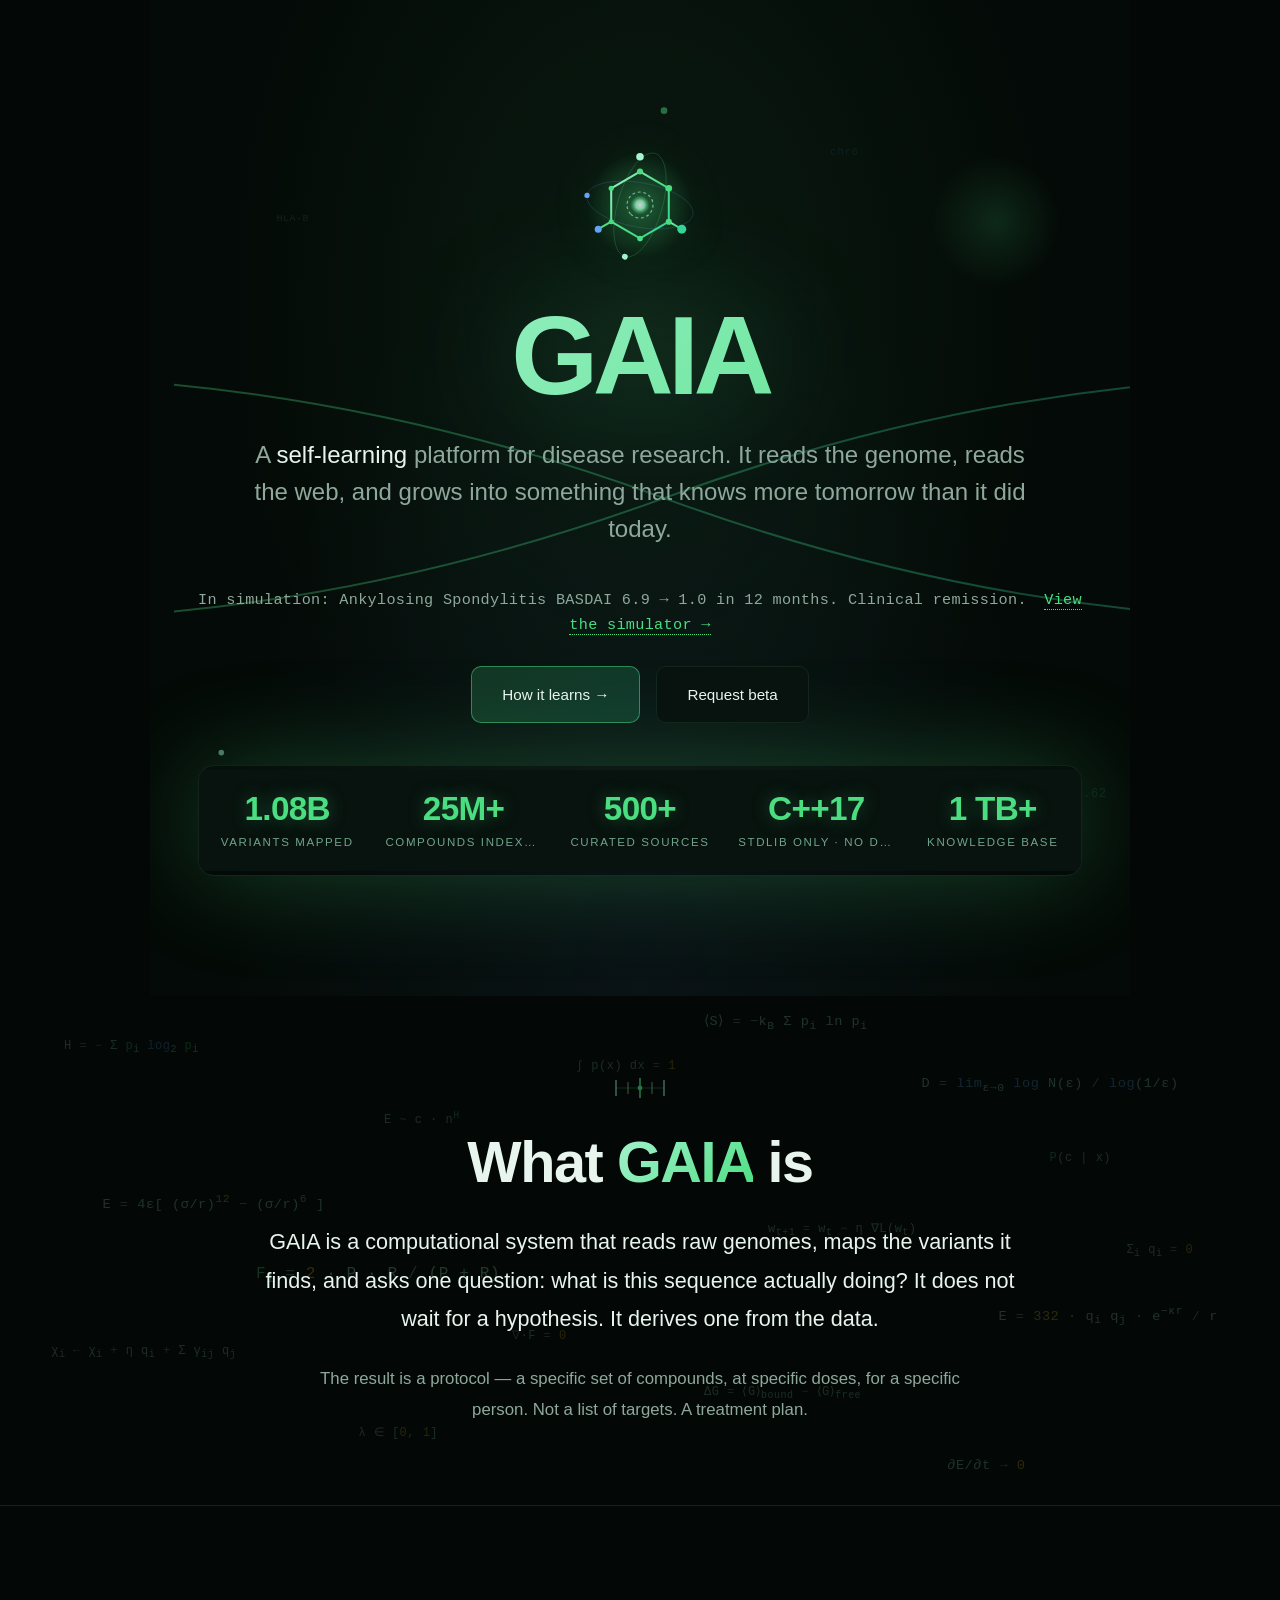
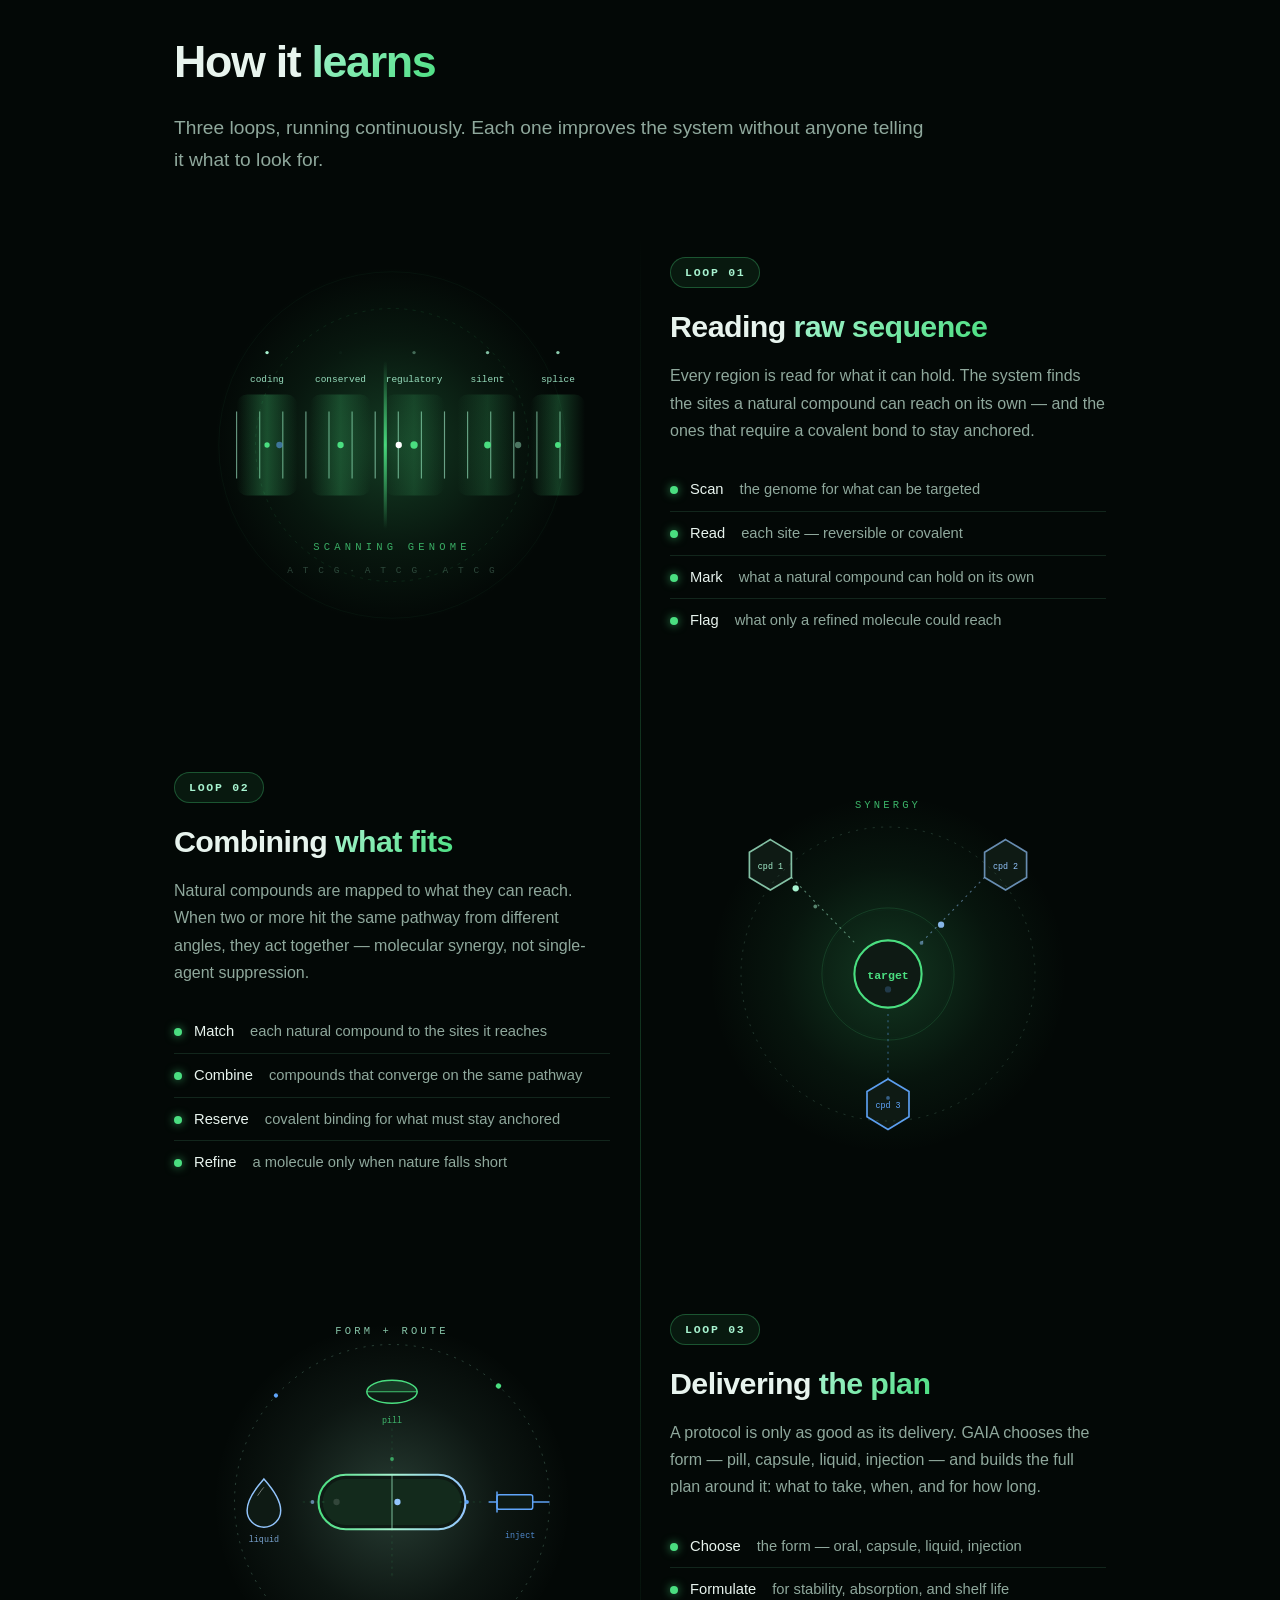
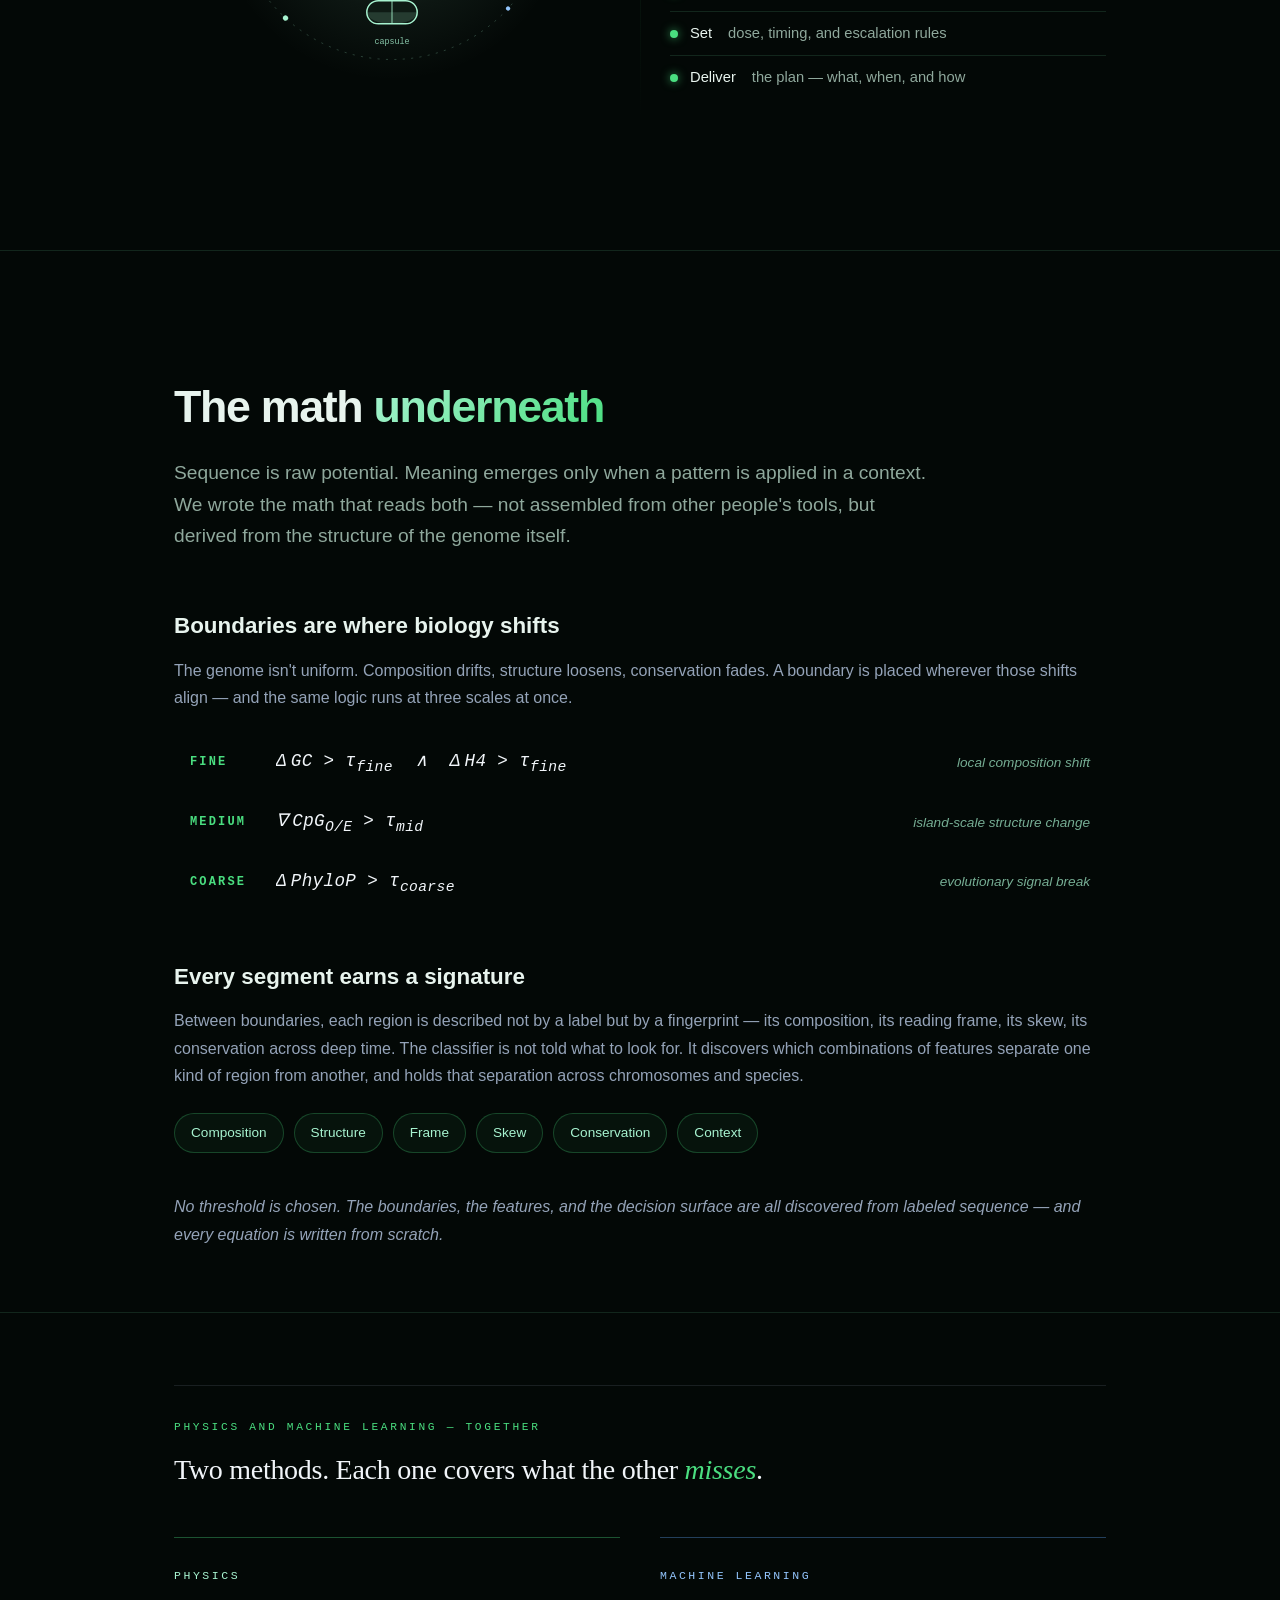
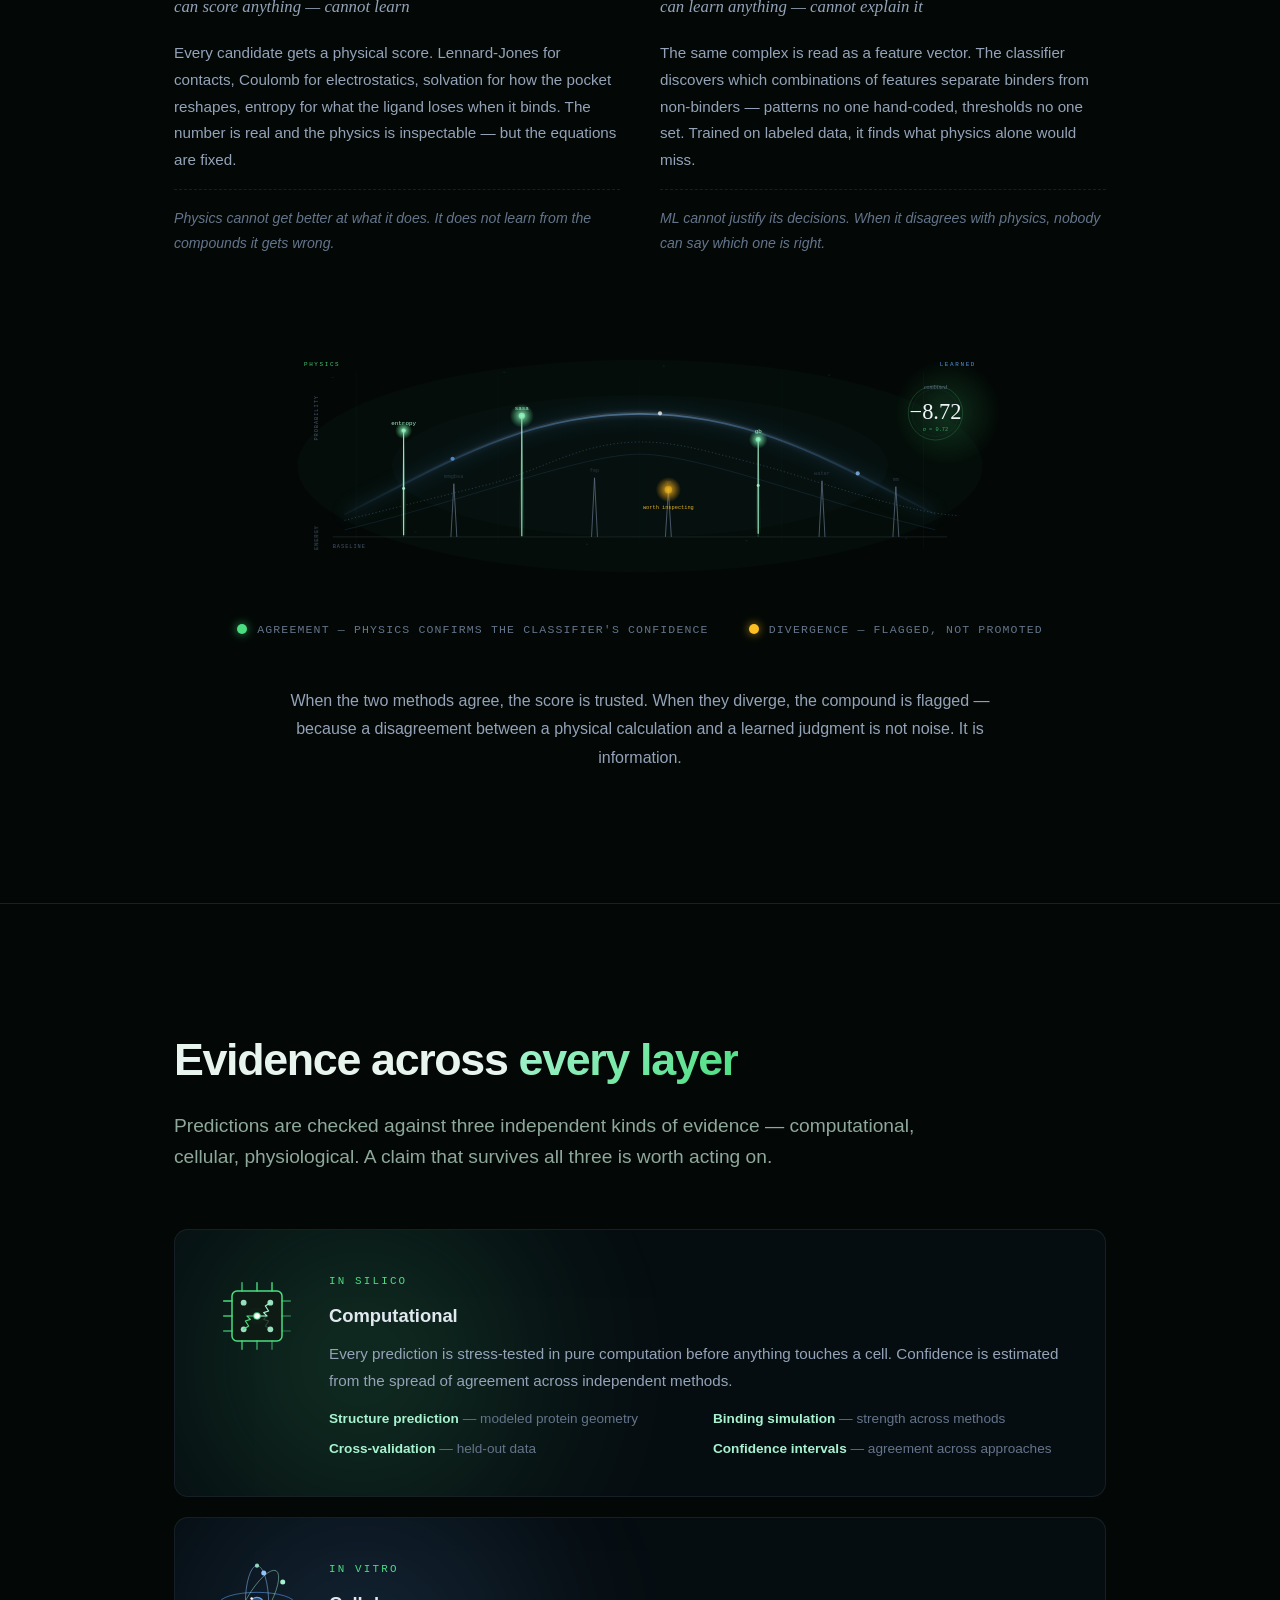
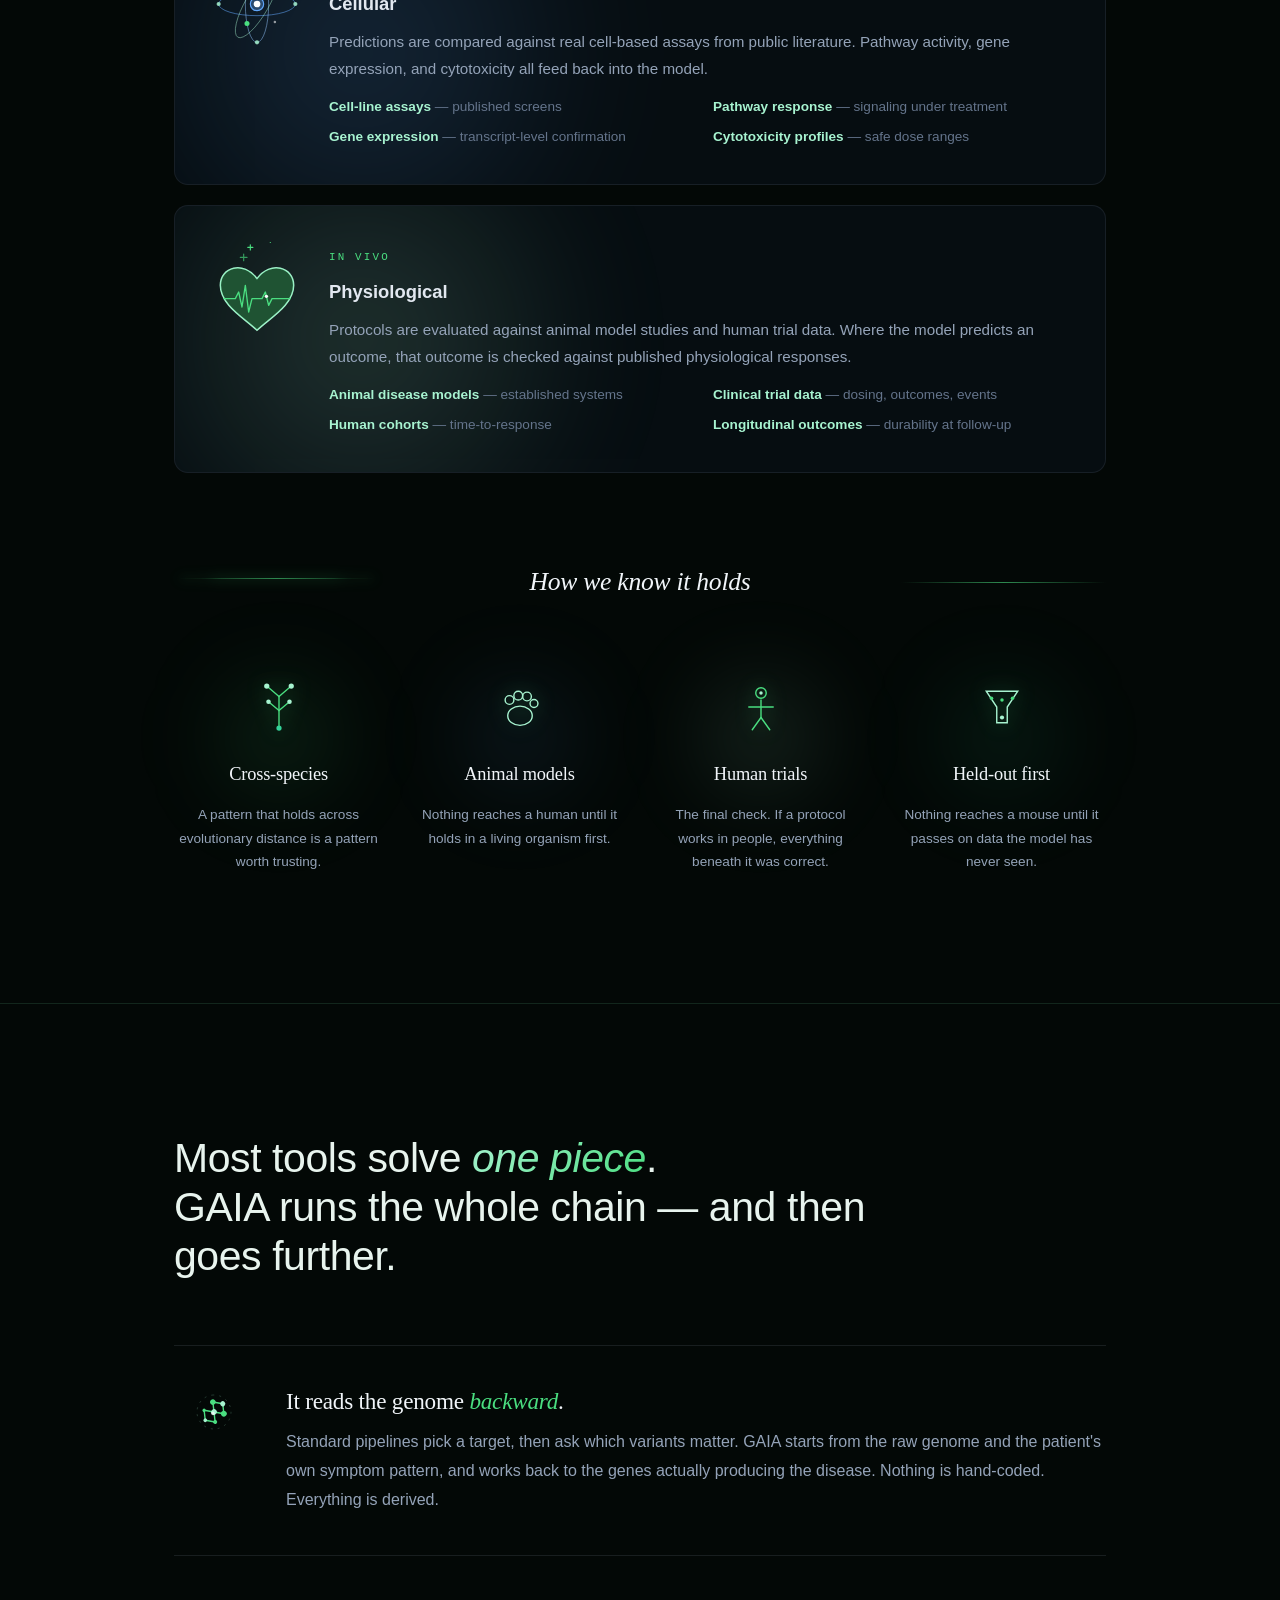
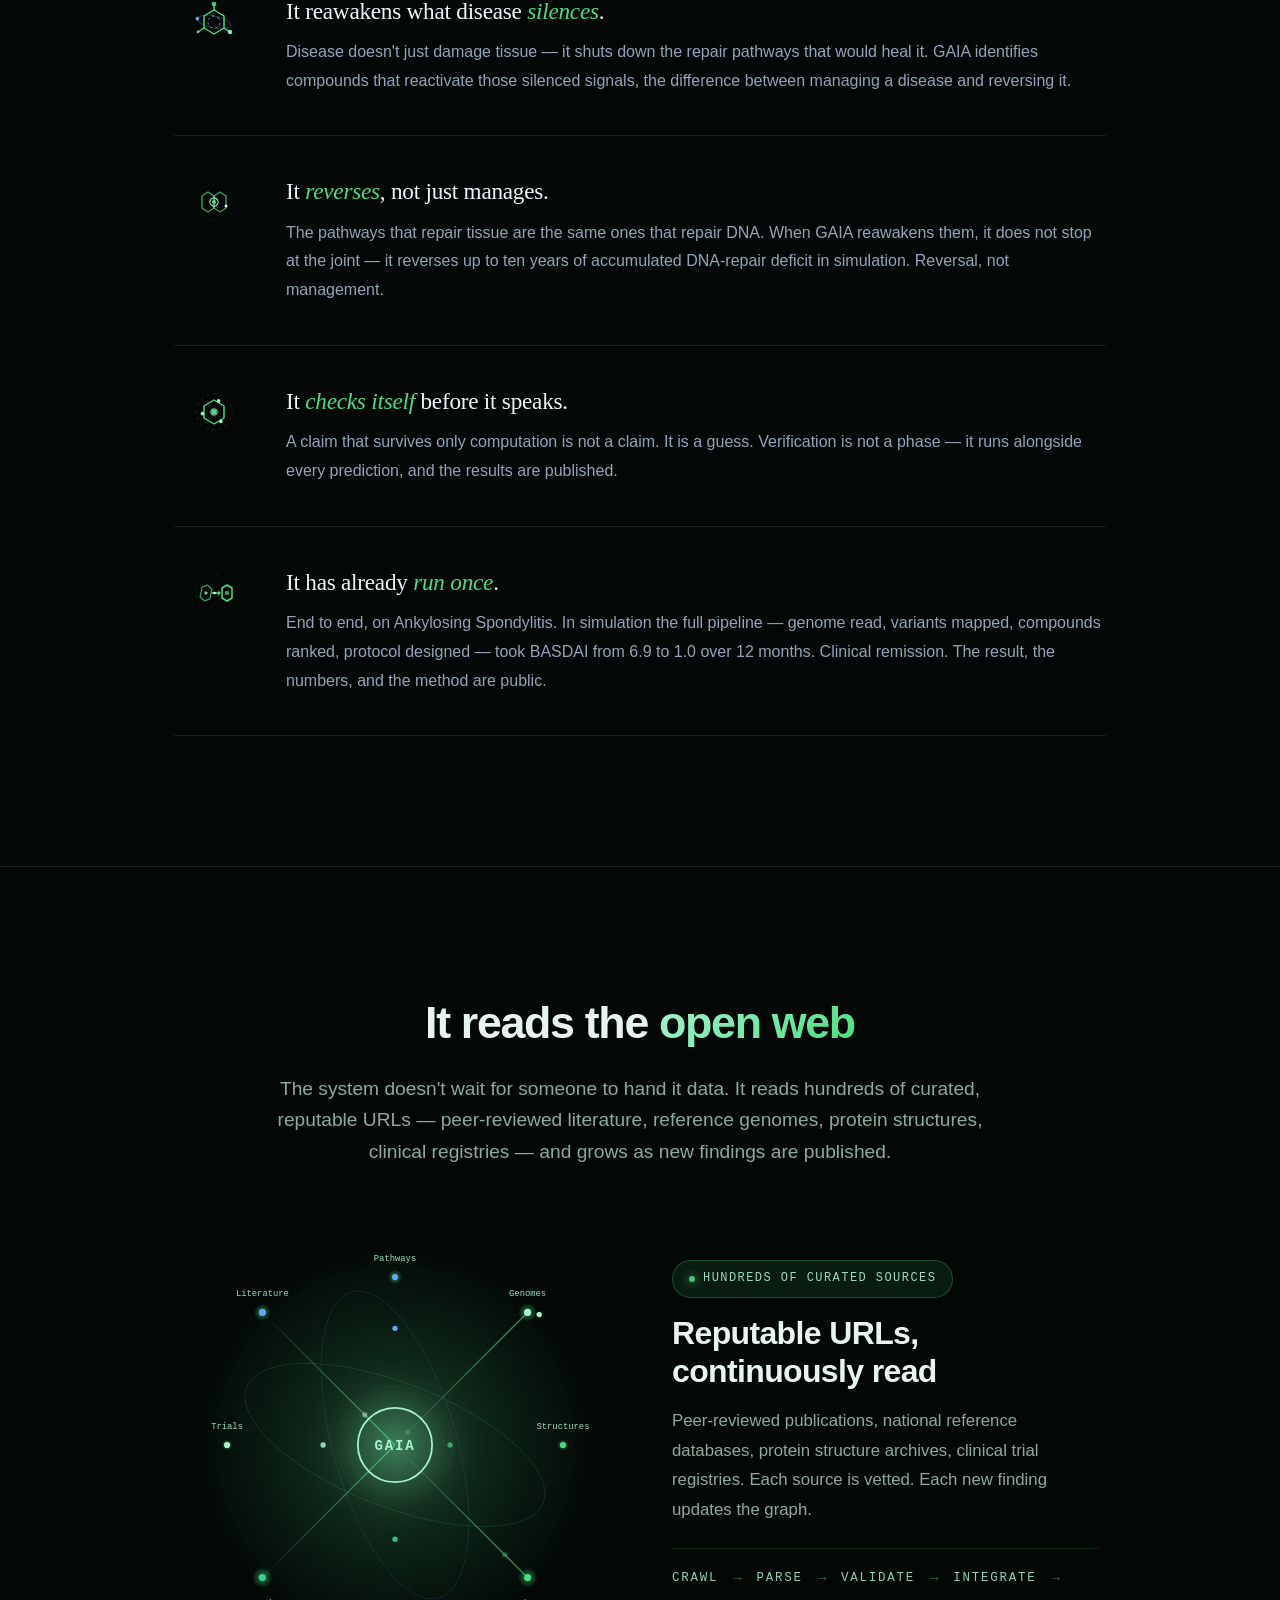
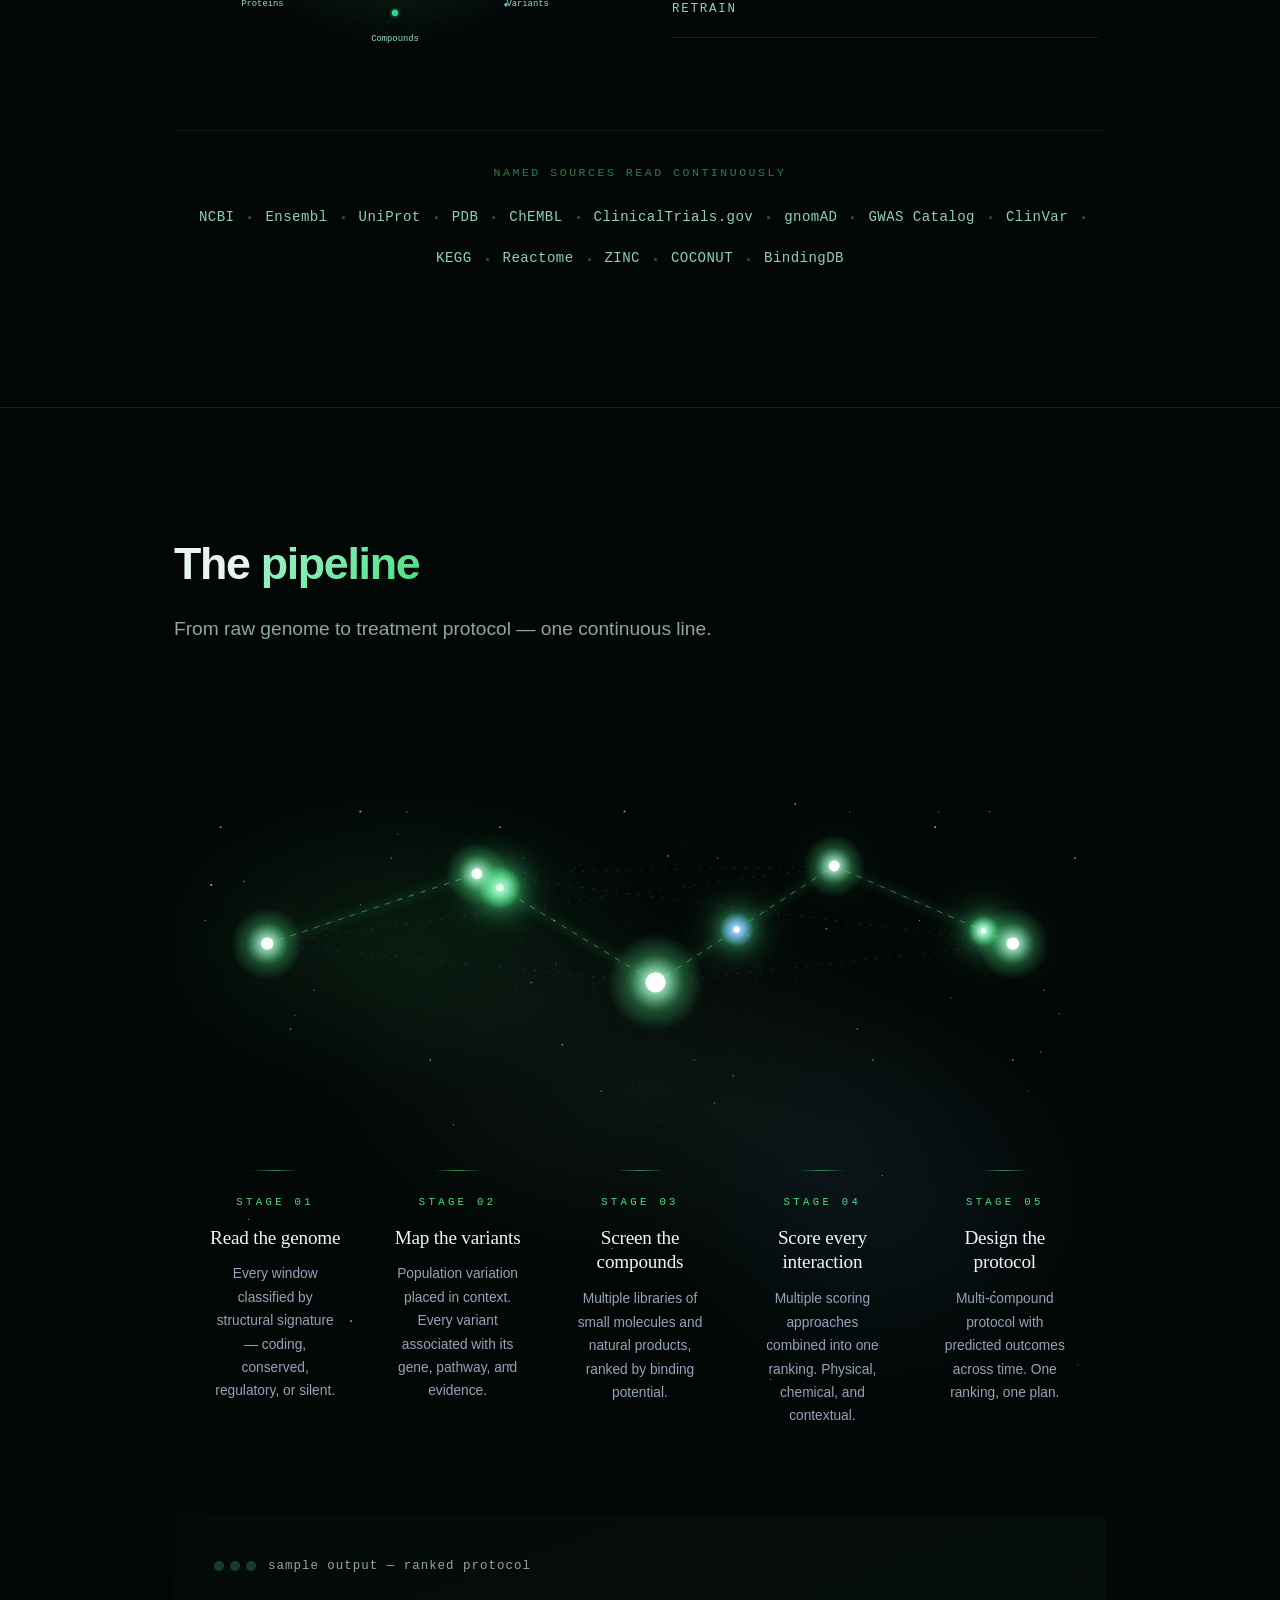
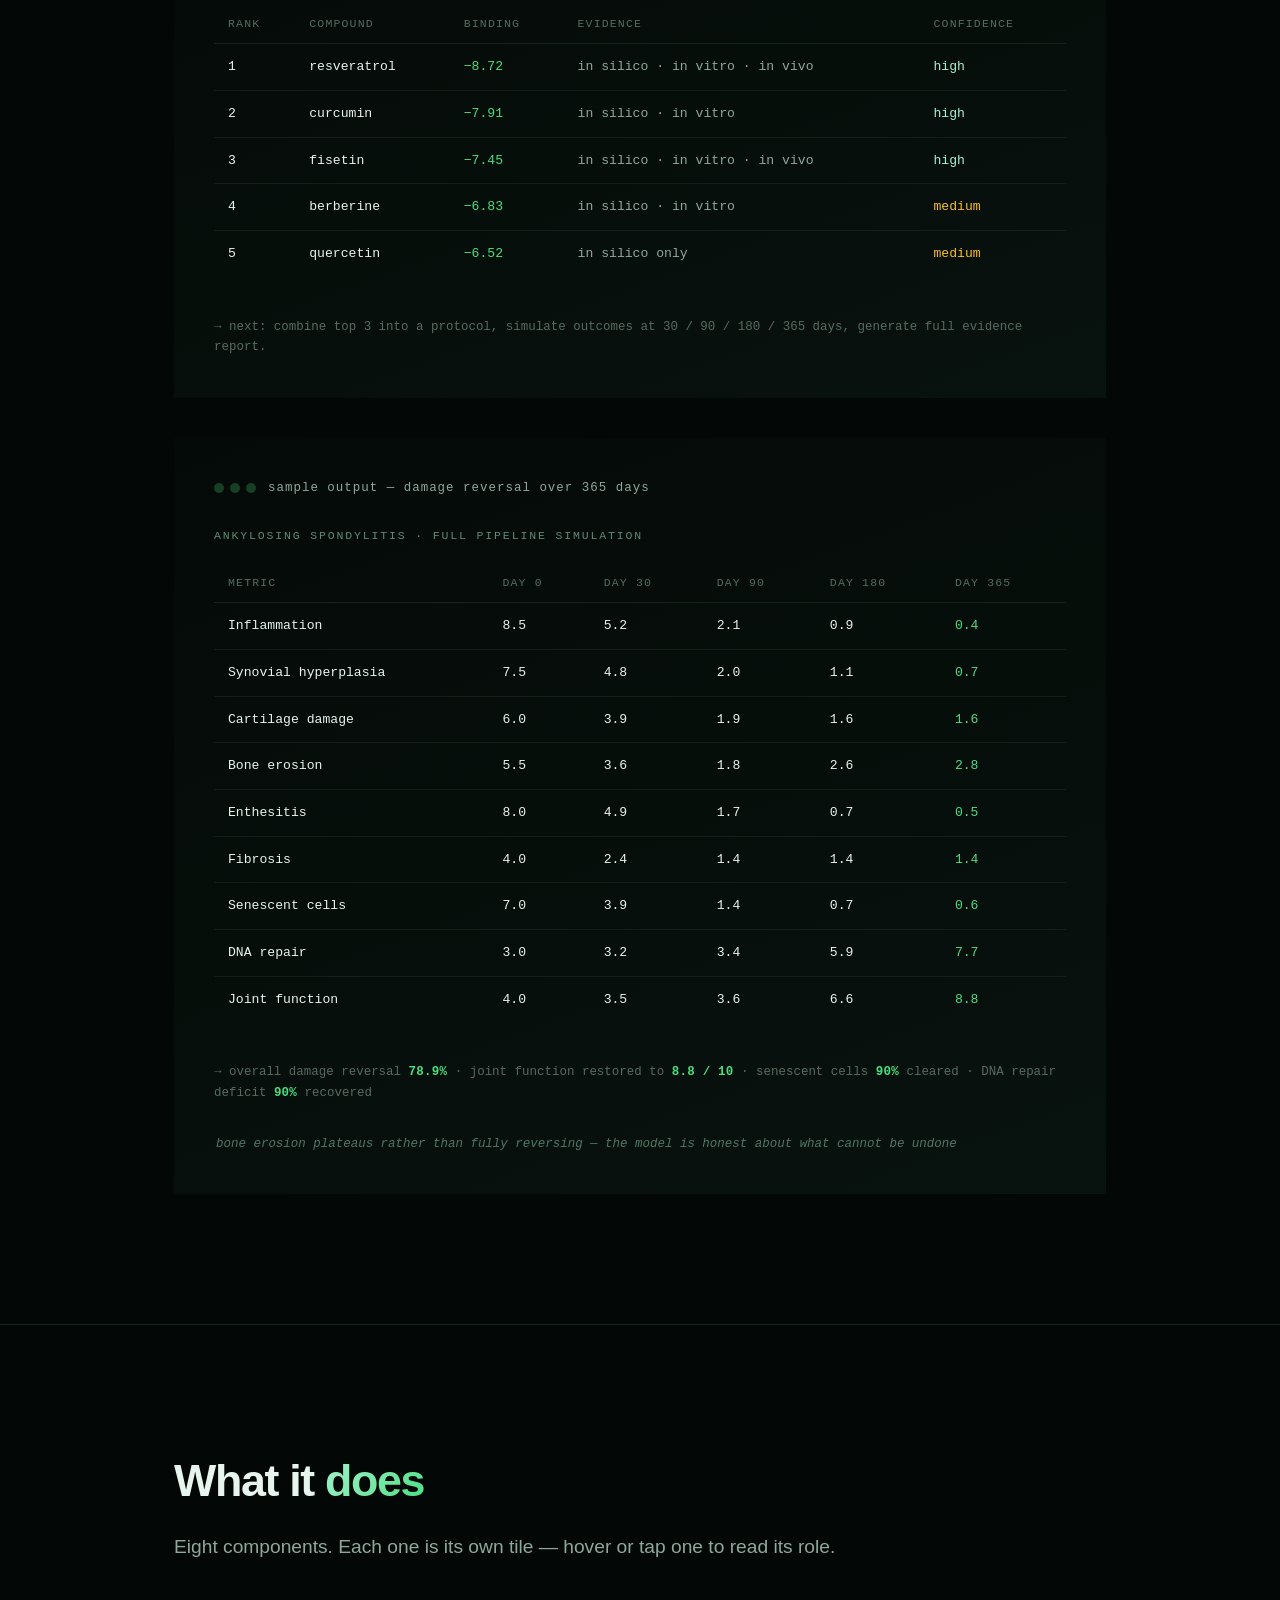
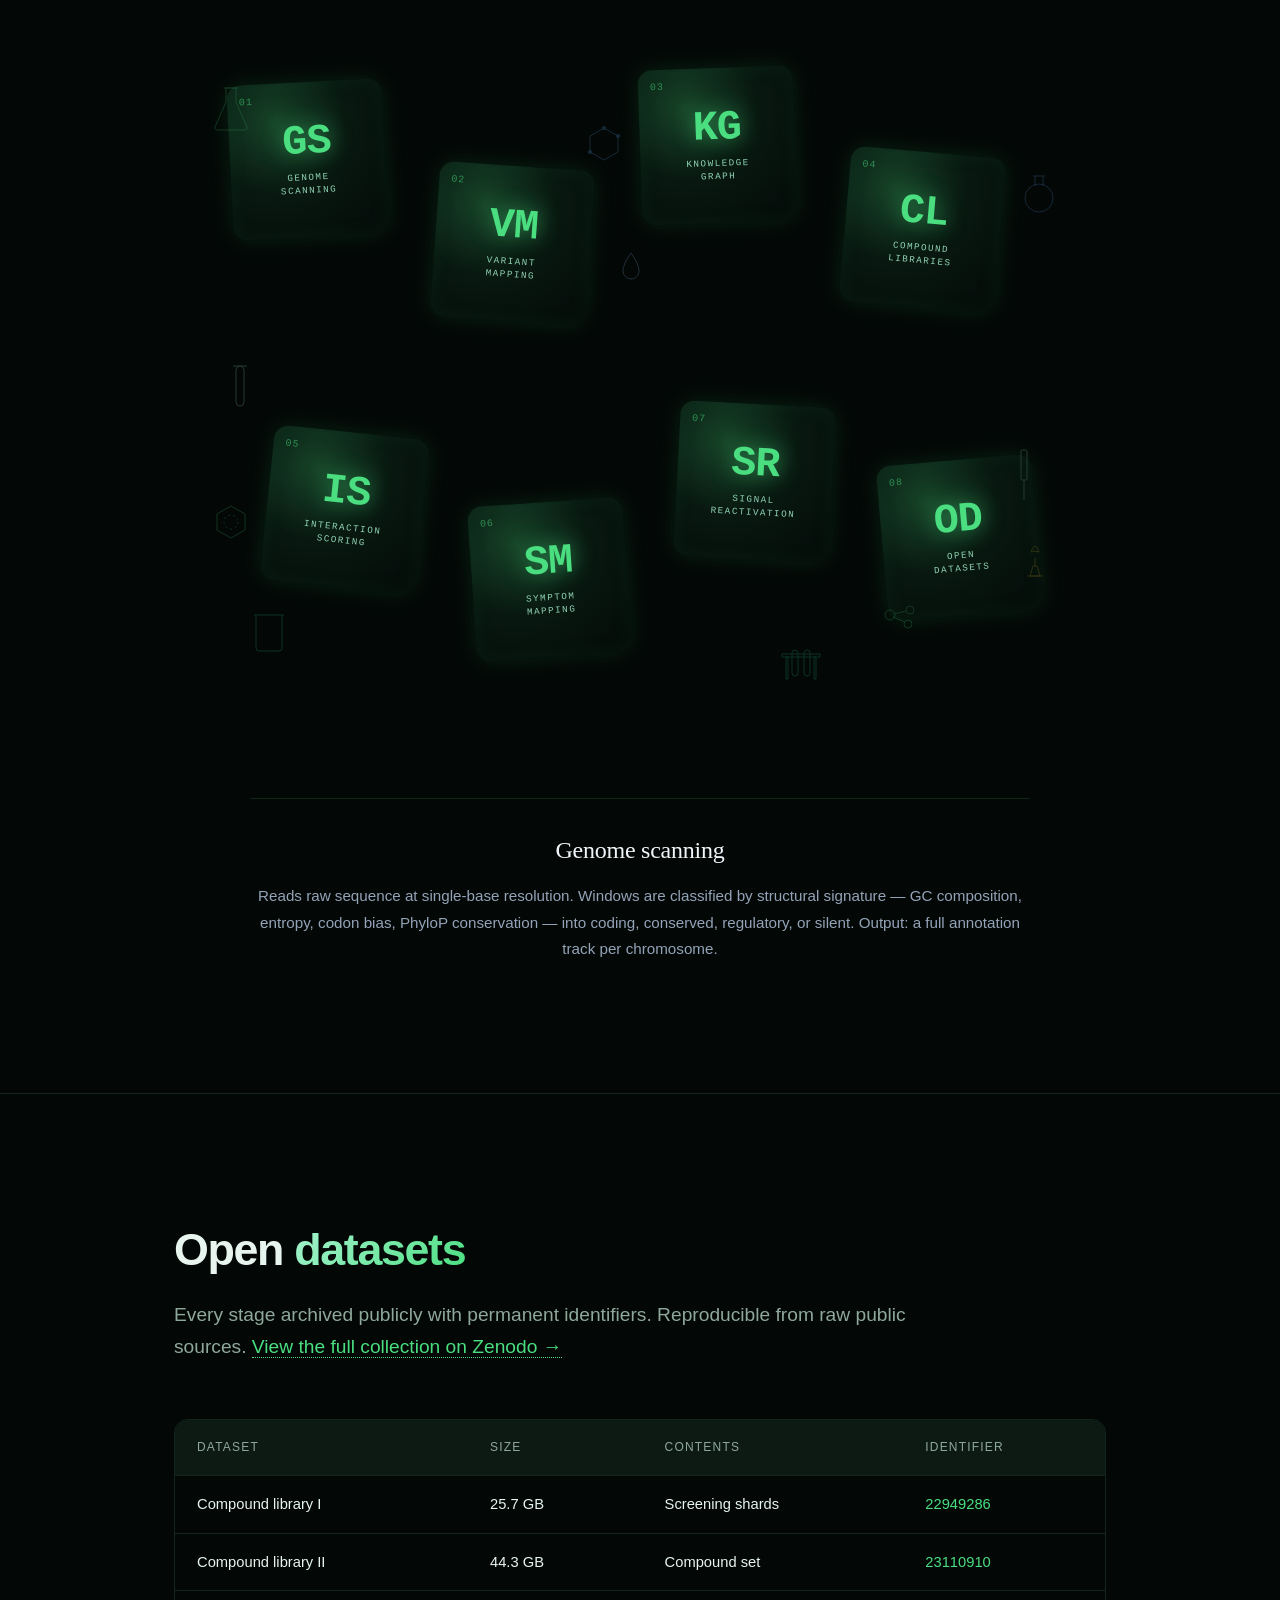
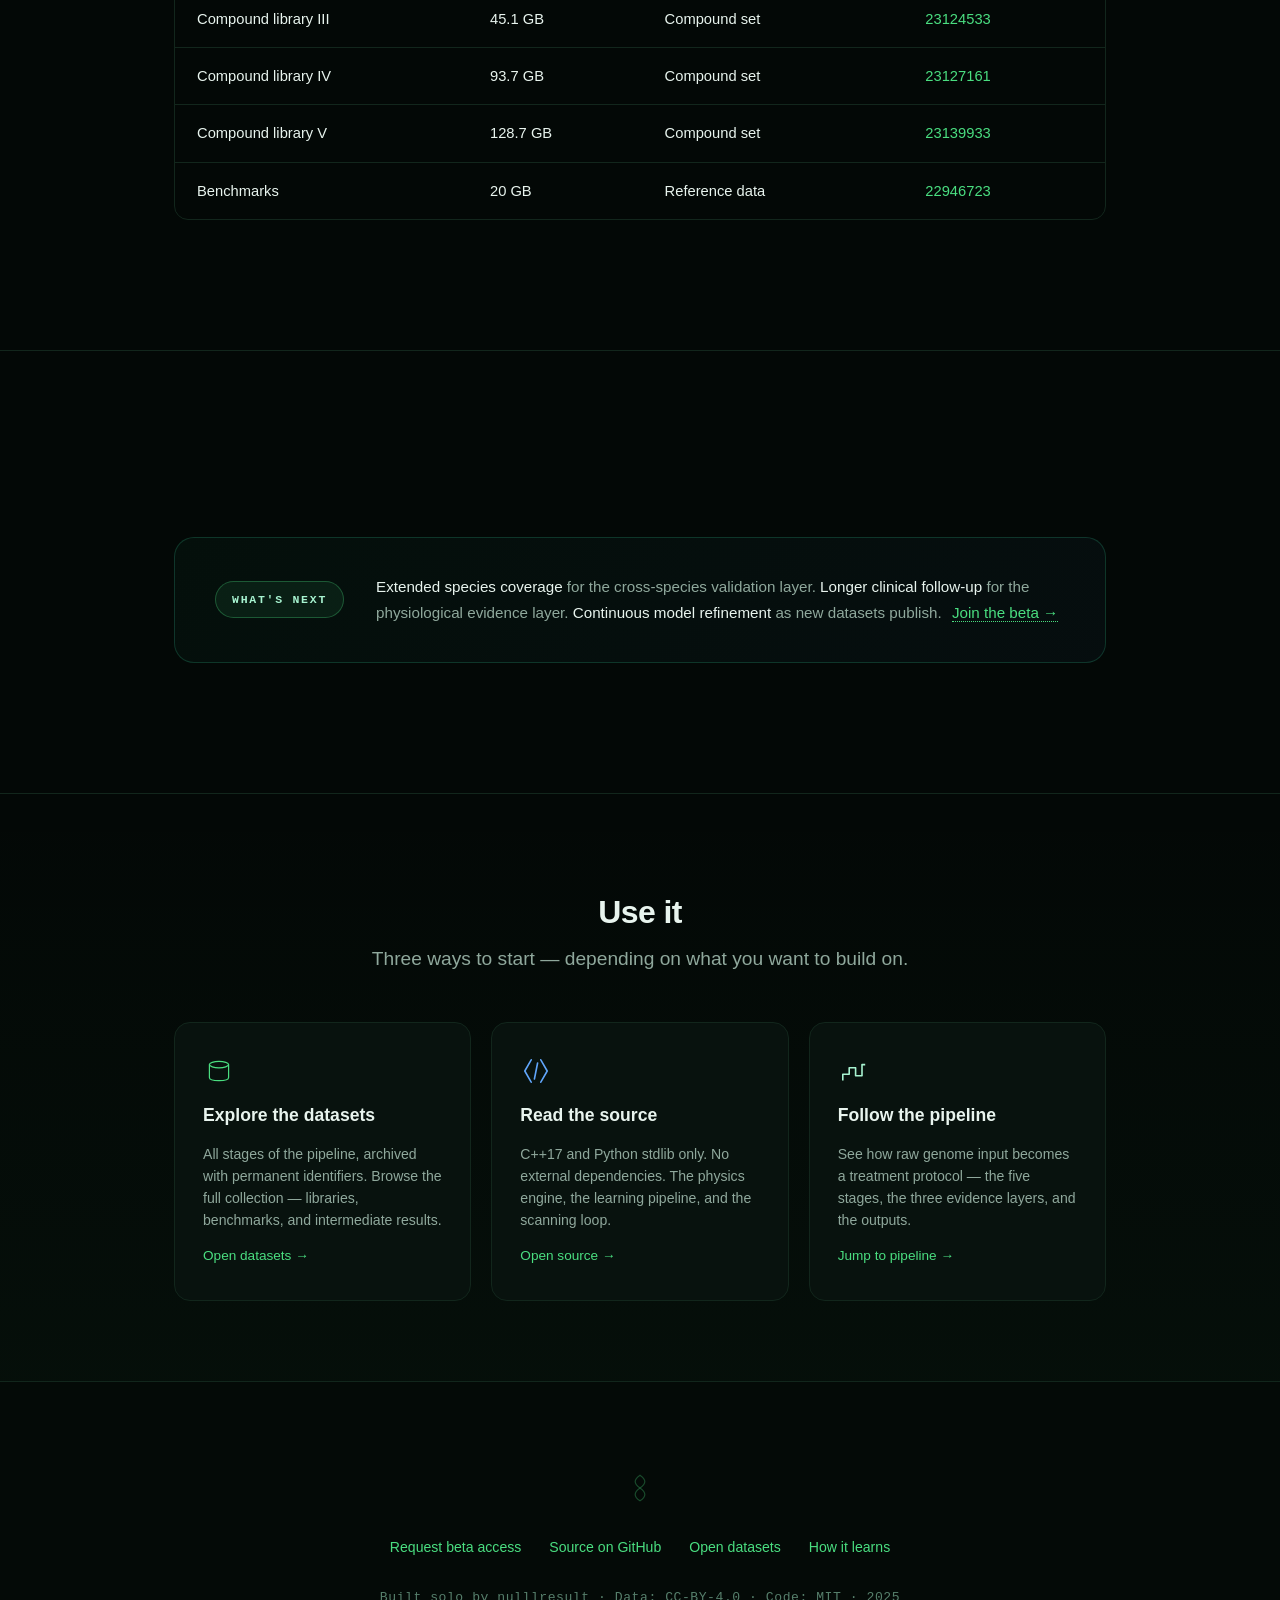
==== commit 35577d23: "Force mobile layout on desktop to match mobile screenshots exactly" ====
--- a/index.html
+++ b/index.html
@@ -5,7 +5,7 @@
 <meta name="viewport" content="width=device-width, initial-scale=1.0">
 <title>GAIA — Self-Learning Platform for Disease Research</title>
 <meta name="description" content="A self-learning platform for computational disease research. Scans genomes, scans the web, and builds knowledge that grows.">
-<link rel="stylesheet" href="assets/style.css?v=35">
+<link rel="stylesheet" href="assets/style.css?v=37">
 <style>
 /* ============================================================
    Kill the assets/style.css grid + glow pseudo-elements.
@@ -179,6 +179,47 @@
     text-align: center !important;
 }
 </style>
+<style>
+/* ============================================================
+   FORCE MOBILE LAYOUT ON ALL DEVICES (Main Page)
+   ============================================================ */
+
+/* 1. Center "What GAIA is" */
+#what-gaia-is .container-narrow {
+    text-align: center !important;
+    margin: 0 auto !important;
+}
+#what-gaia-is p.lead,
+#what-gaia-is p.secondary {
+    margin-left: auto !important;
+    margin-right: auto !important;
+    text-align: center !important;
+}
+
+/* 2. Fix math section readability everywhere */
+.math-narrative .equation-row {
+    display: flex !important;
+    align-items: center !important;
+    gap: 16px !important;
+    padding: 12px 16px !important;
+}
+.math-narrative .equation-label {
+    min-width: 70px !important;
+    font-size: 0.75rem !important;
+}
+.math-narrative .equation-body {
+    font-size: 1.1rem !important; 
+    flex: 1;
+    white-space: nowrap;
+    overflow-x: auto;
+}
+.math-narrative .equation-note {
+    font-size: 0.85rem !important;
+    color: rgba(167,243,208,0.7) !important;
+    min-width: 150px;
+    text-align: right;
+}
+</style>
 </head>
 <body>
 
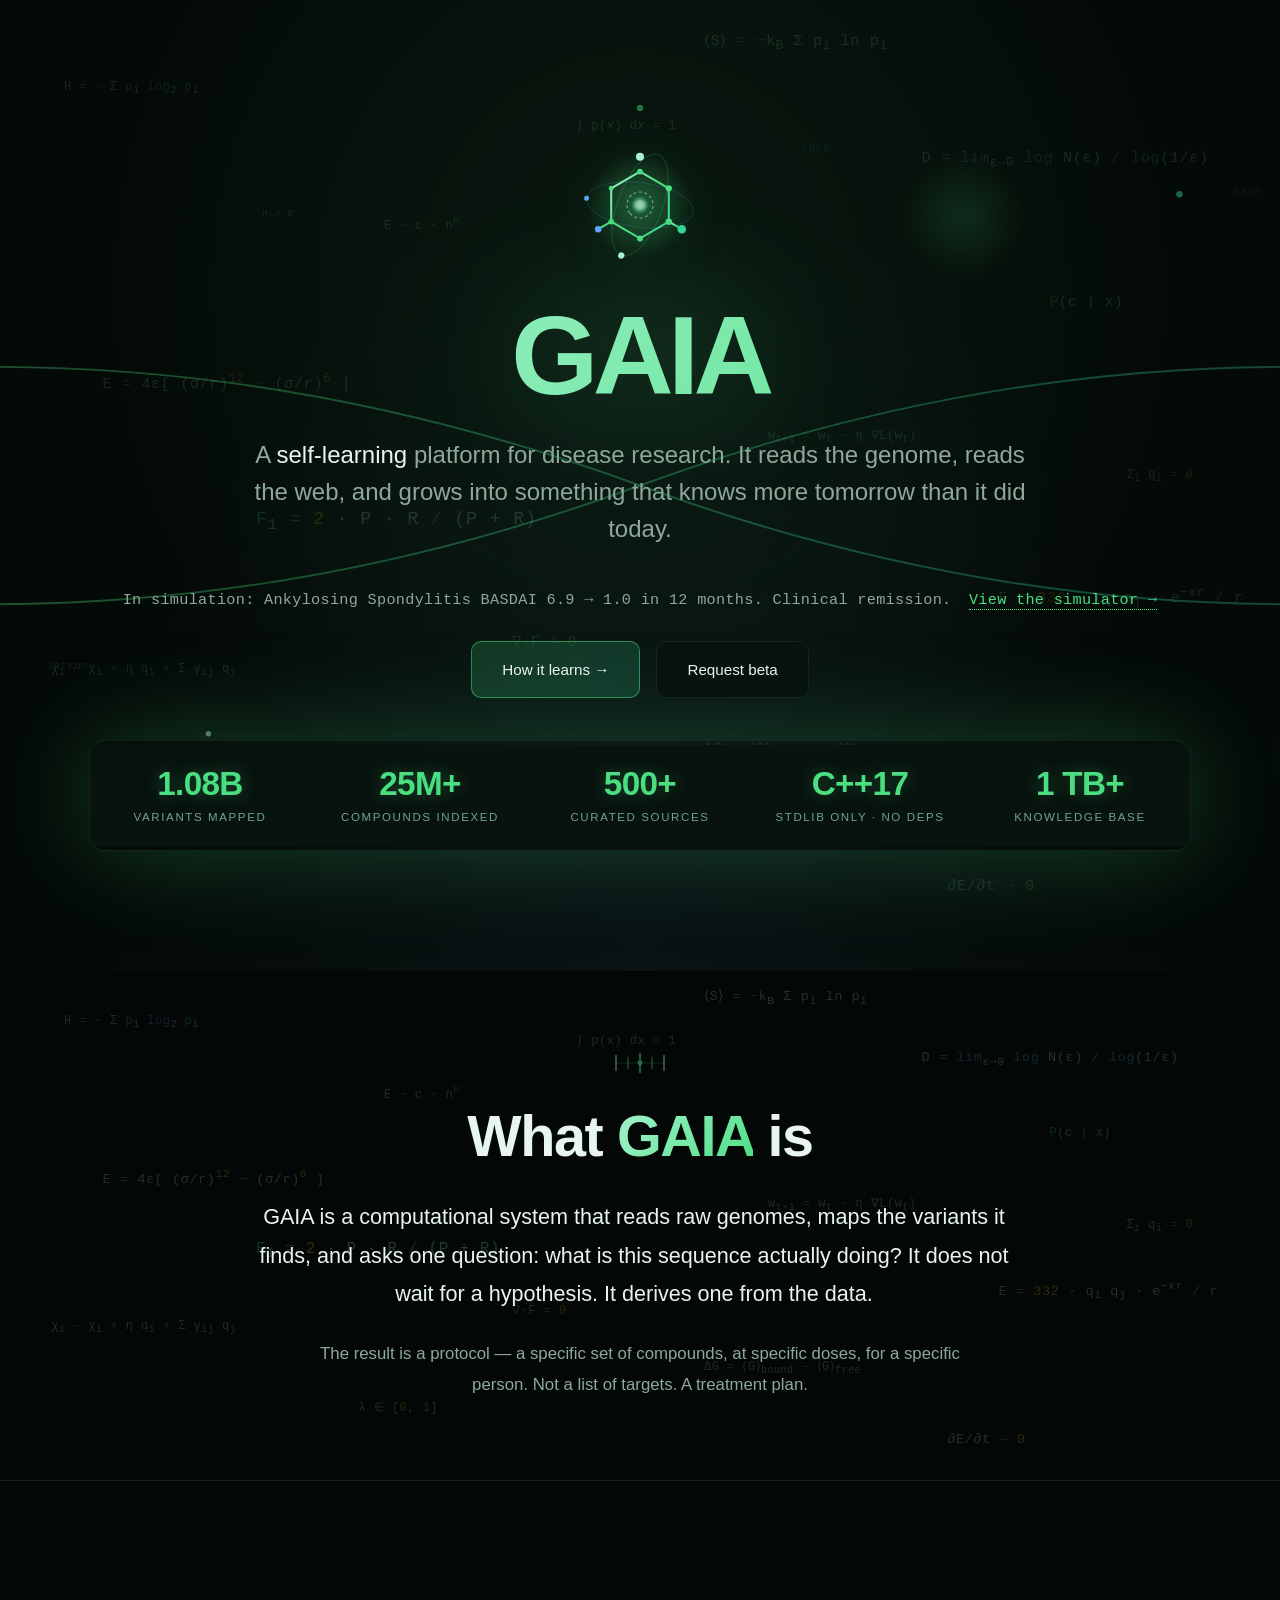
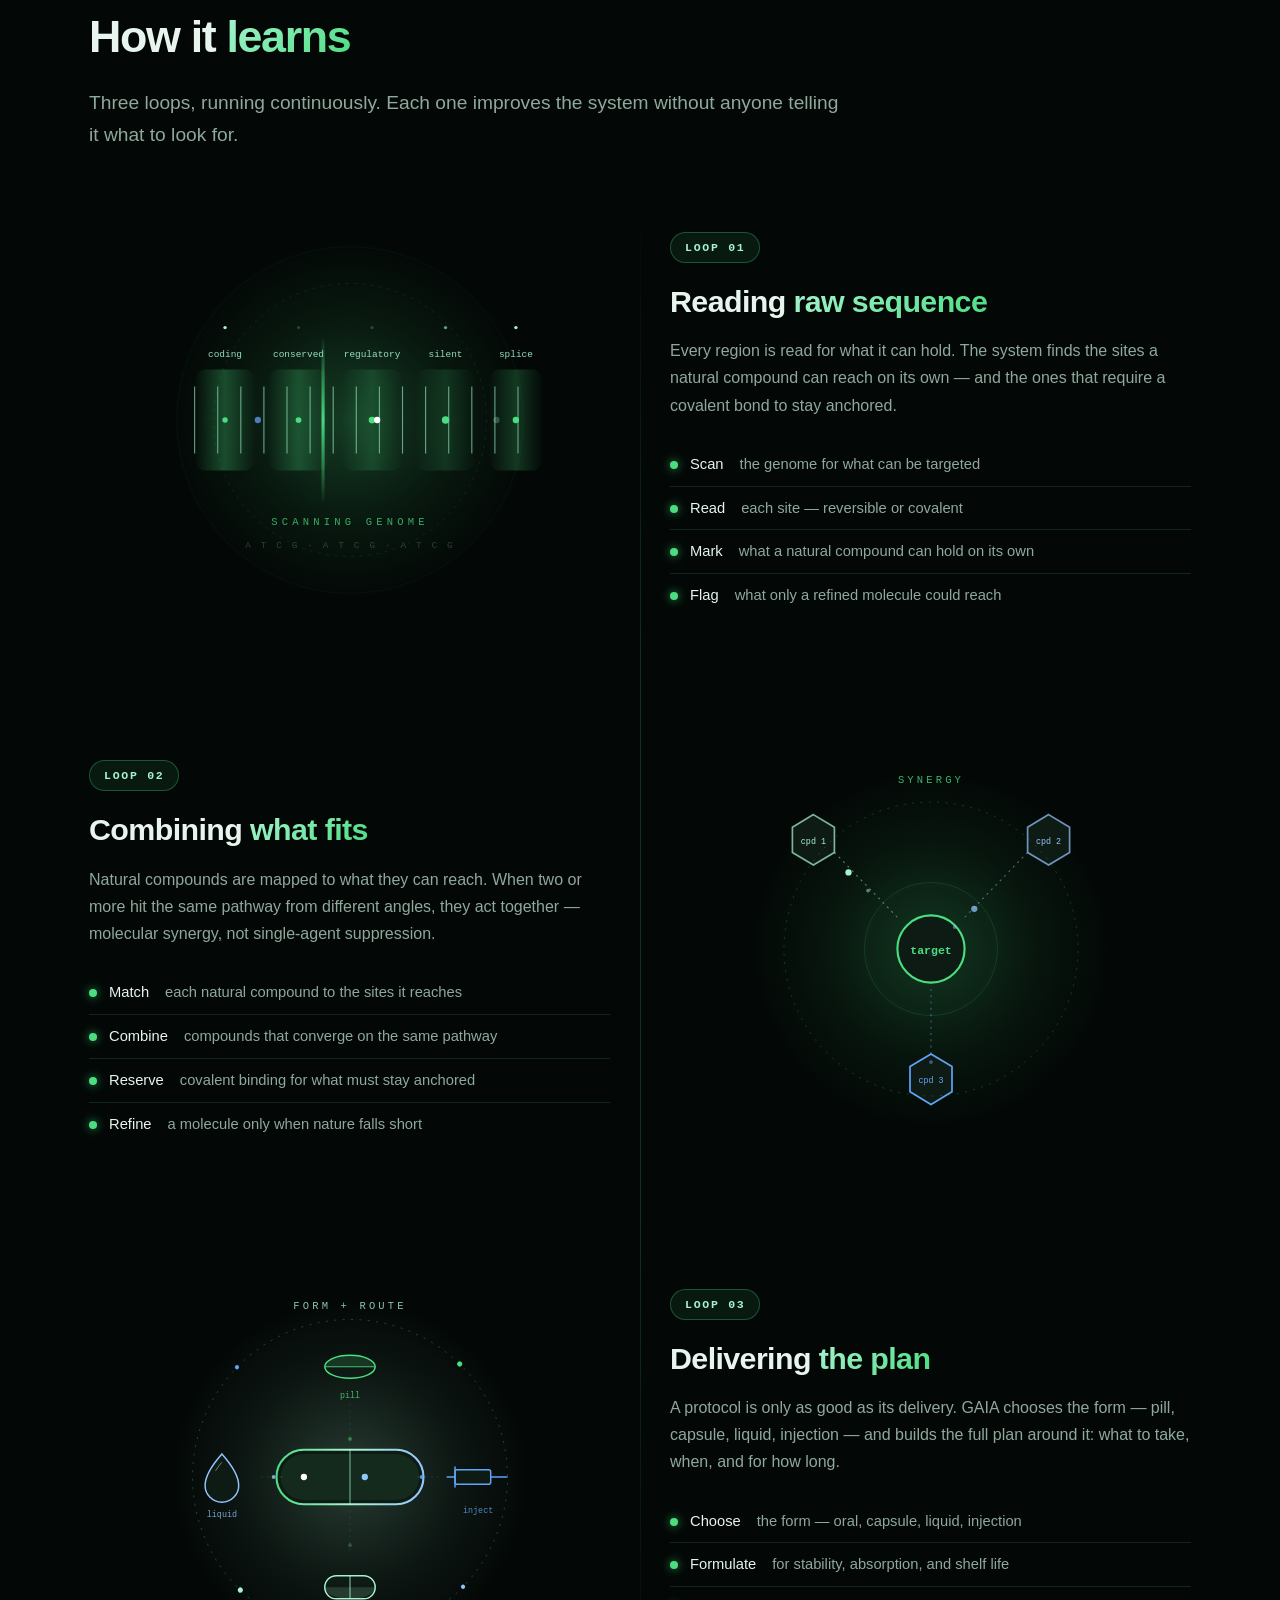
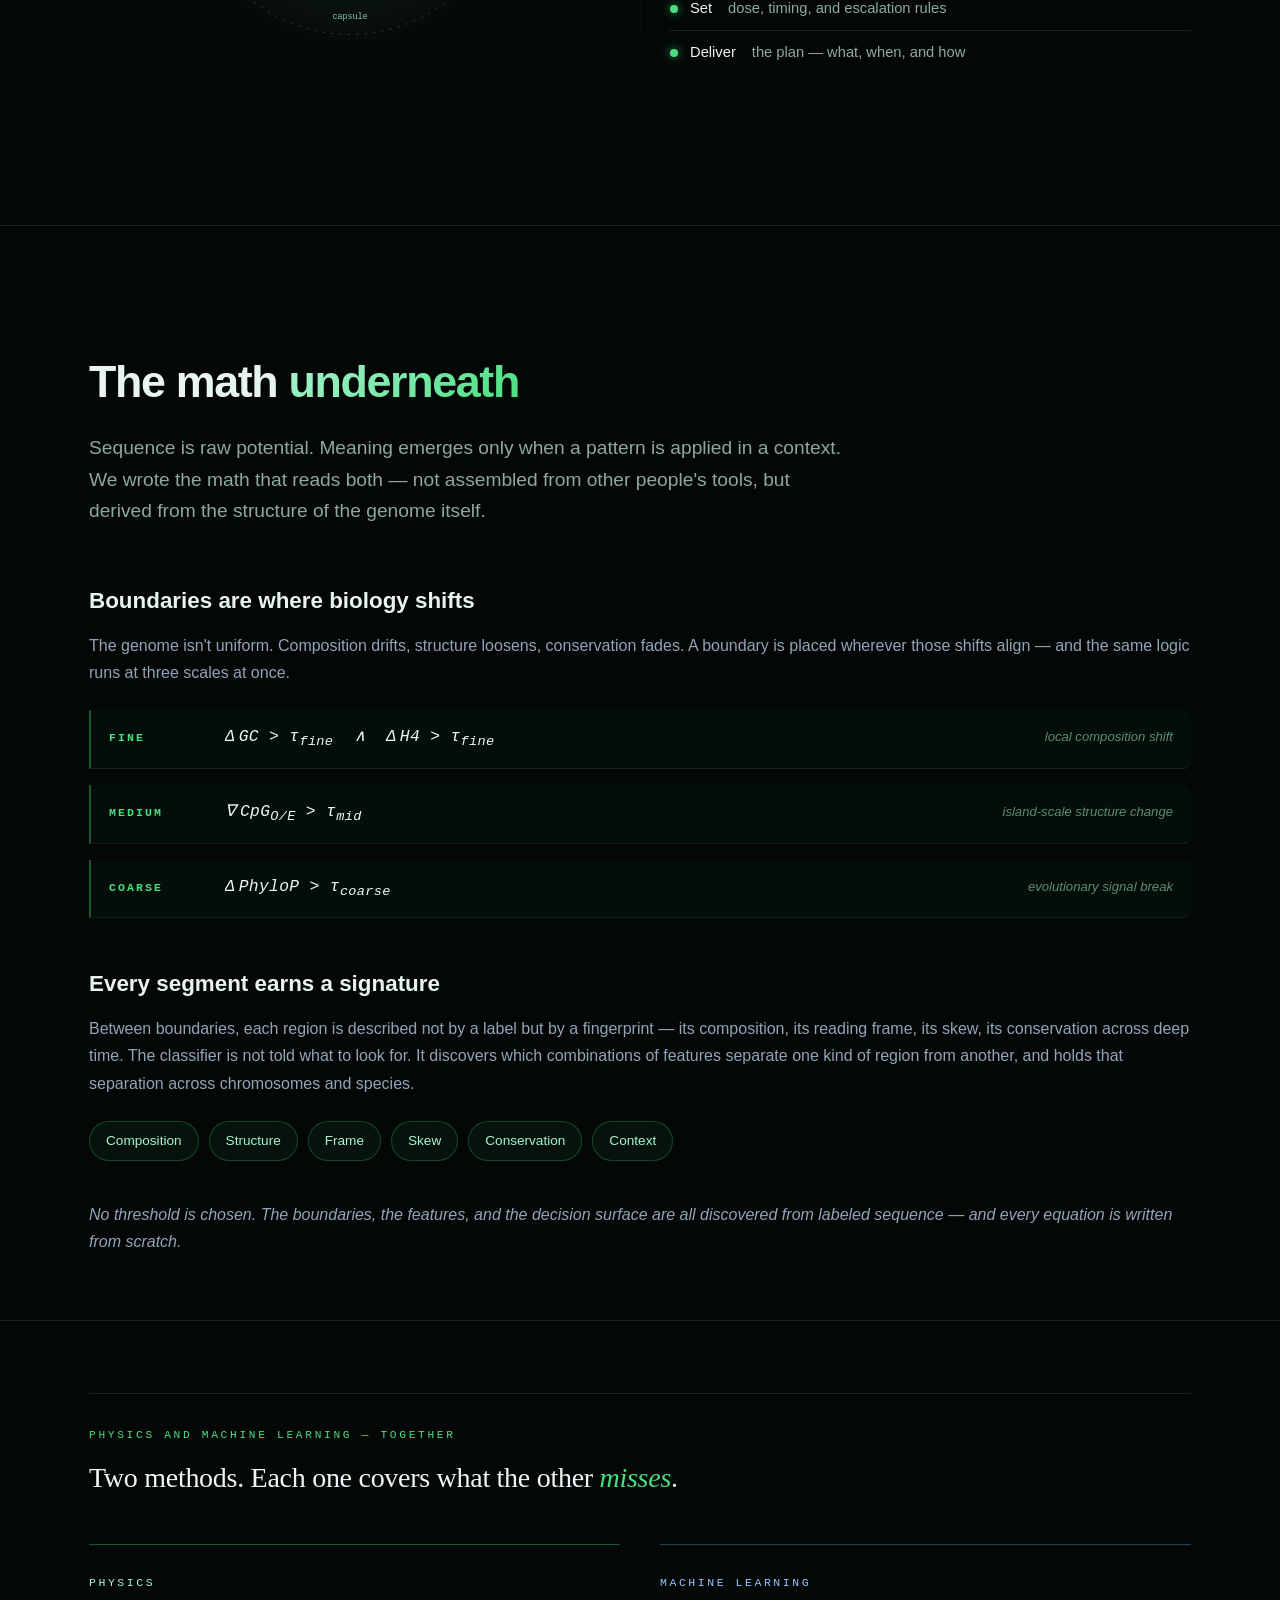
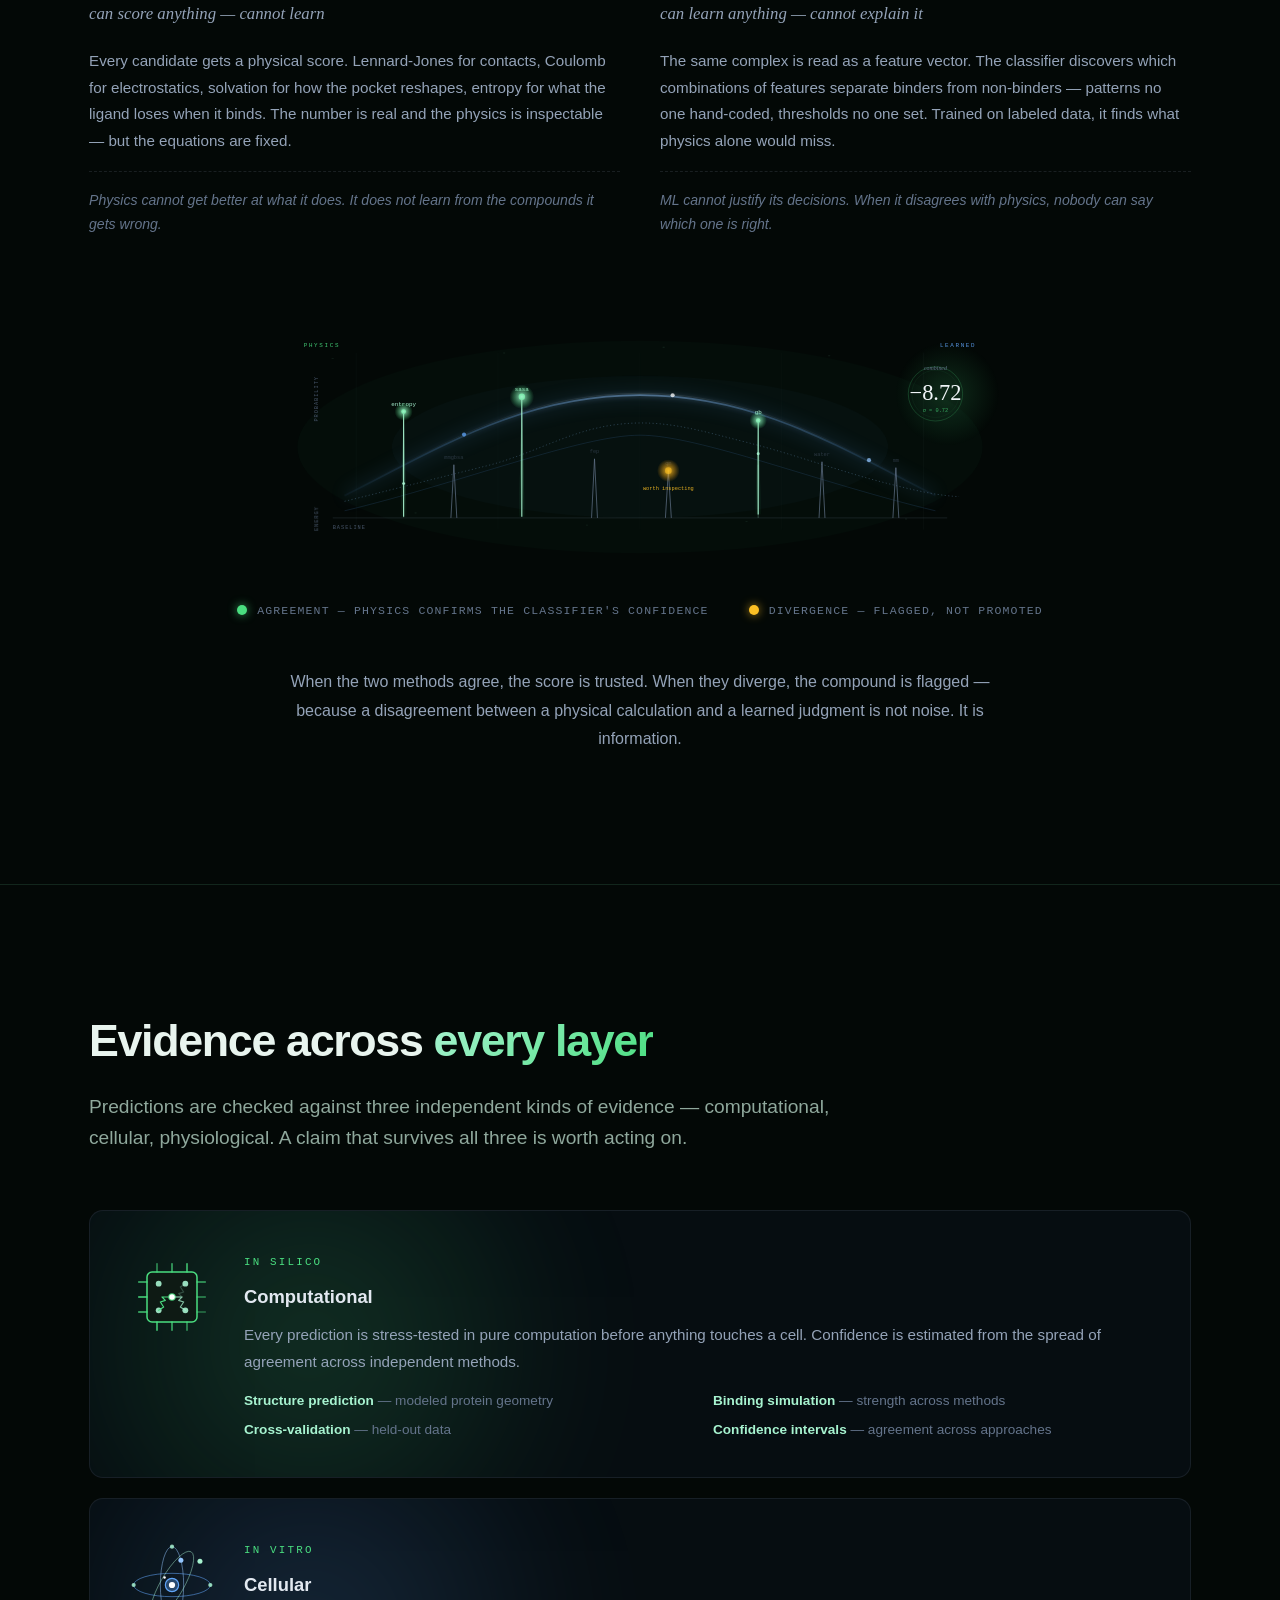
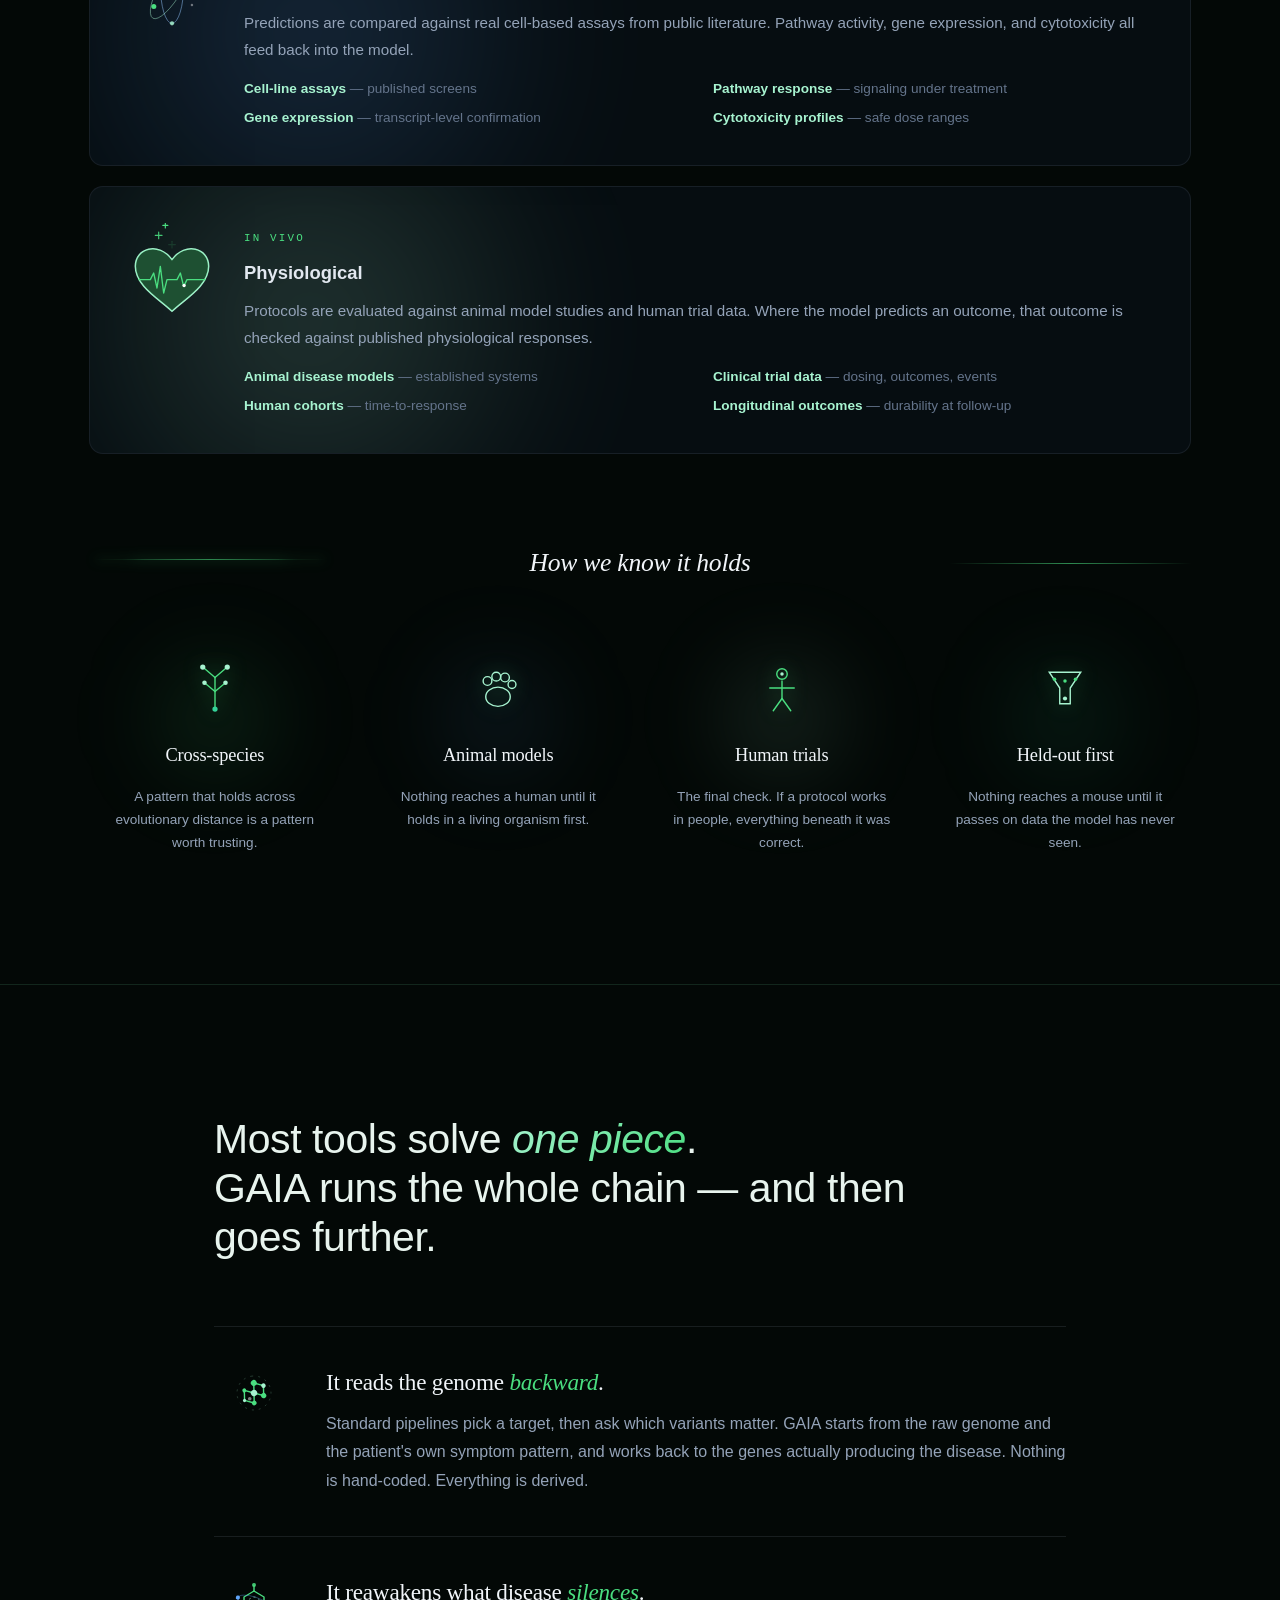
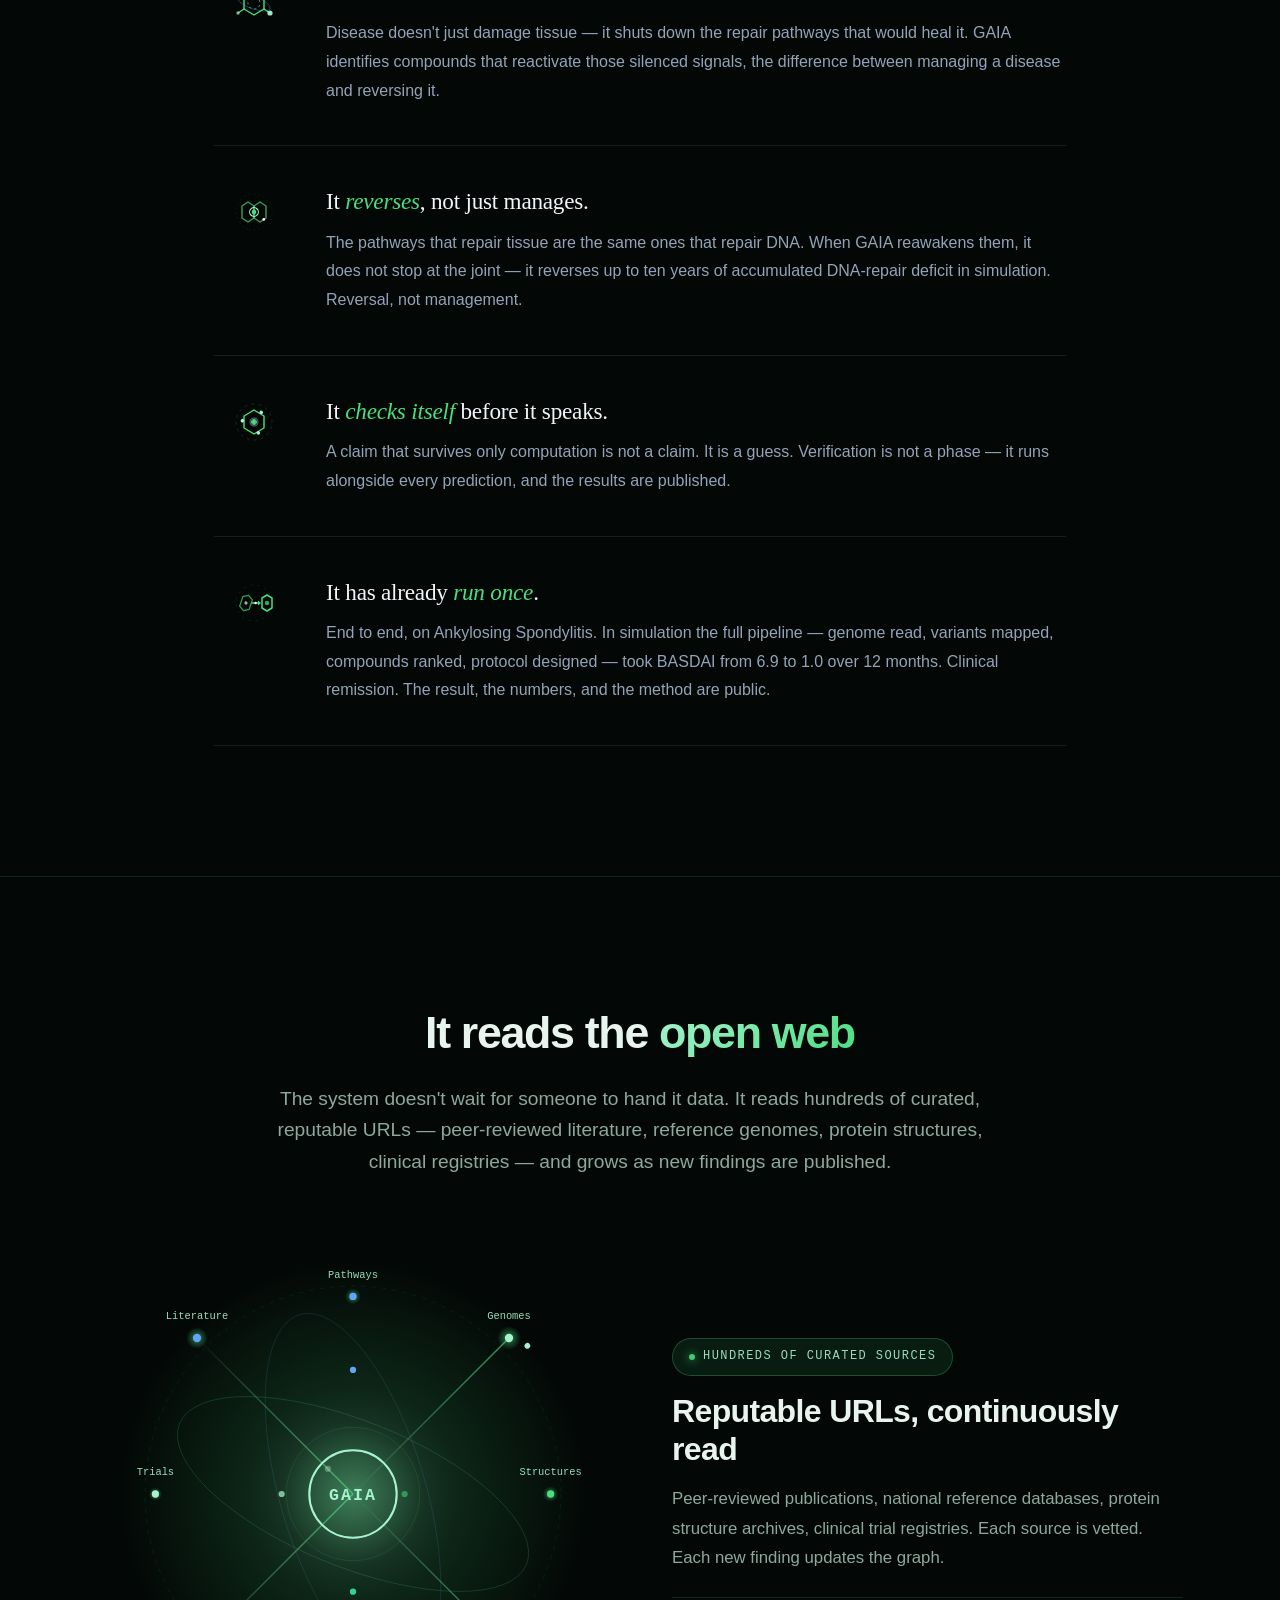
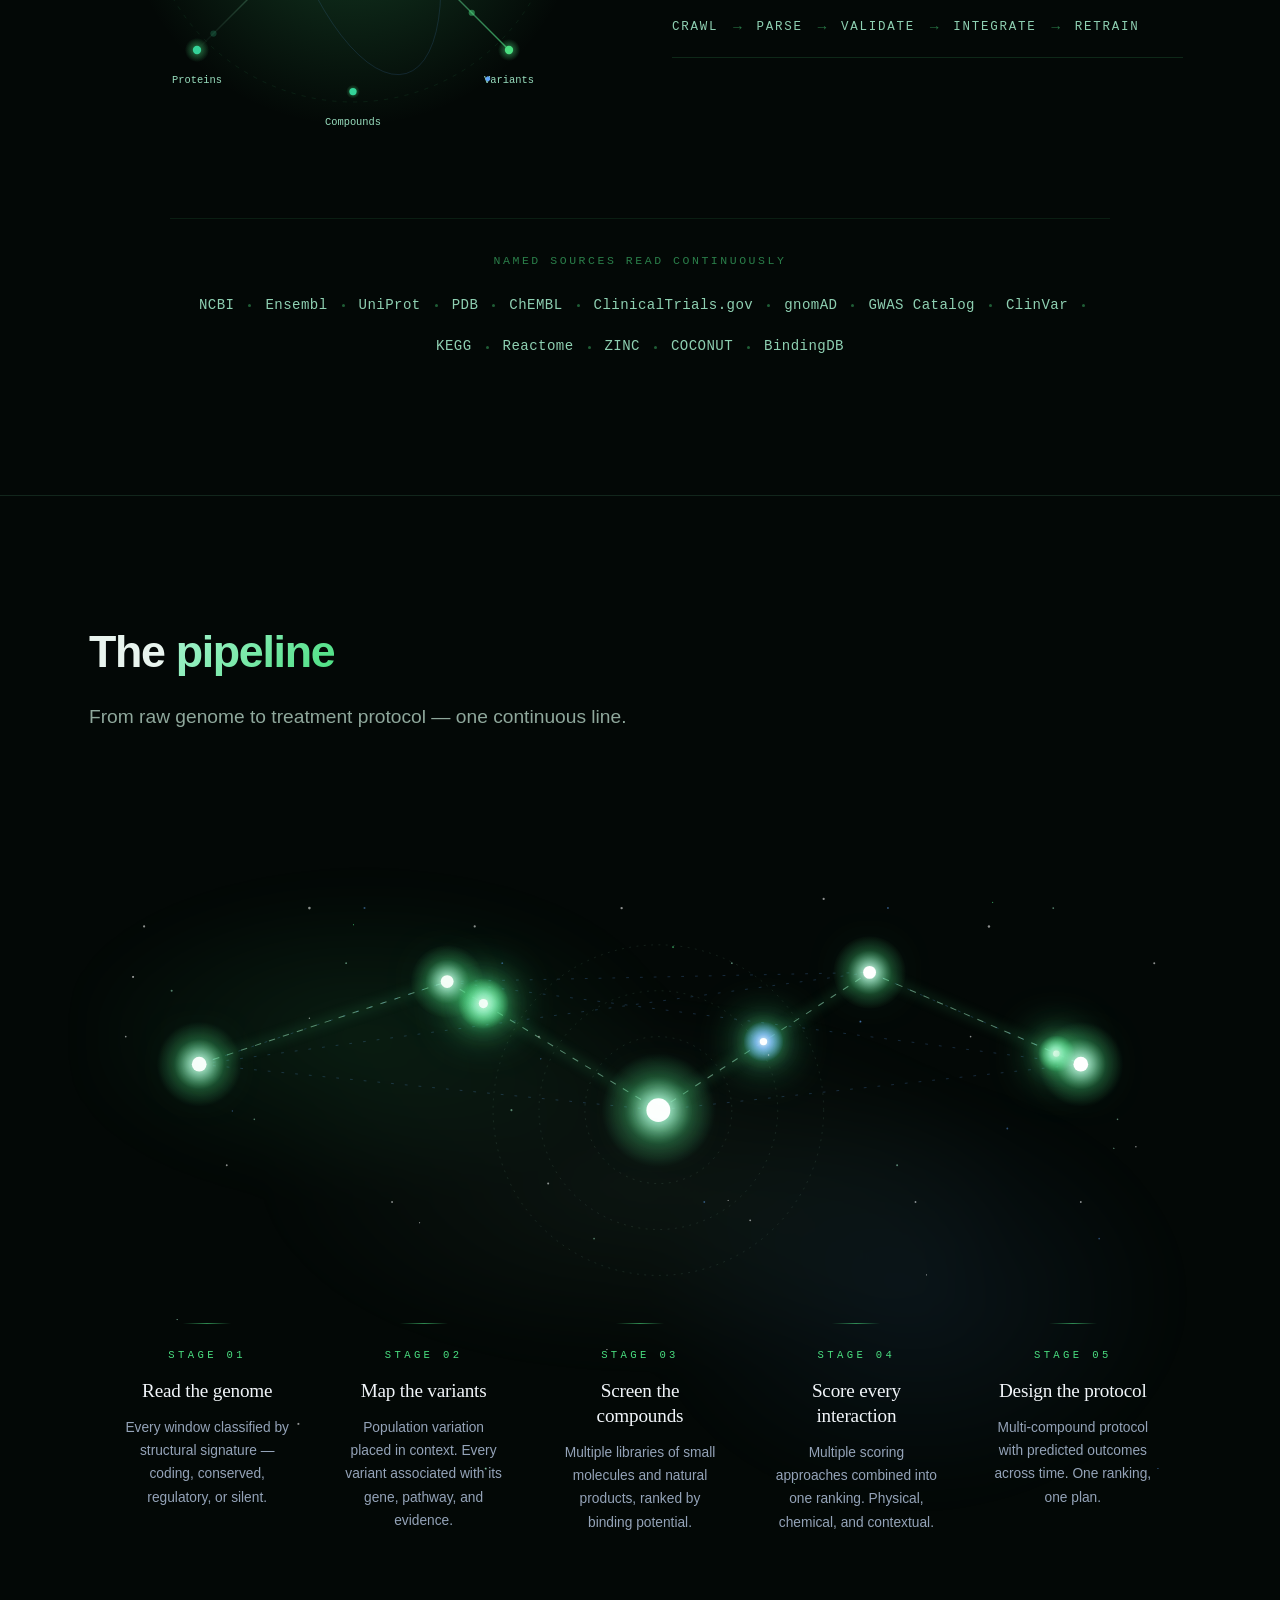
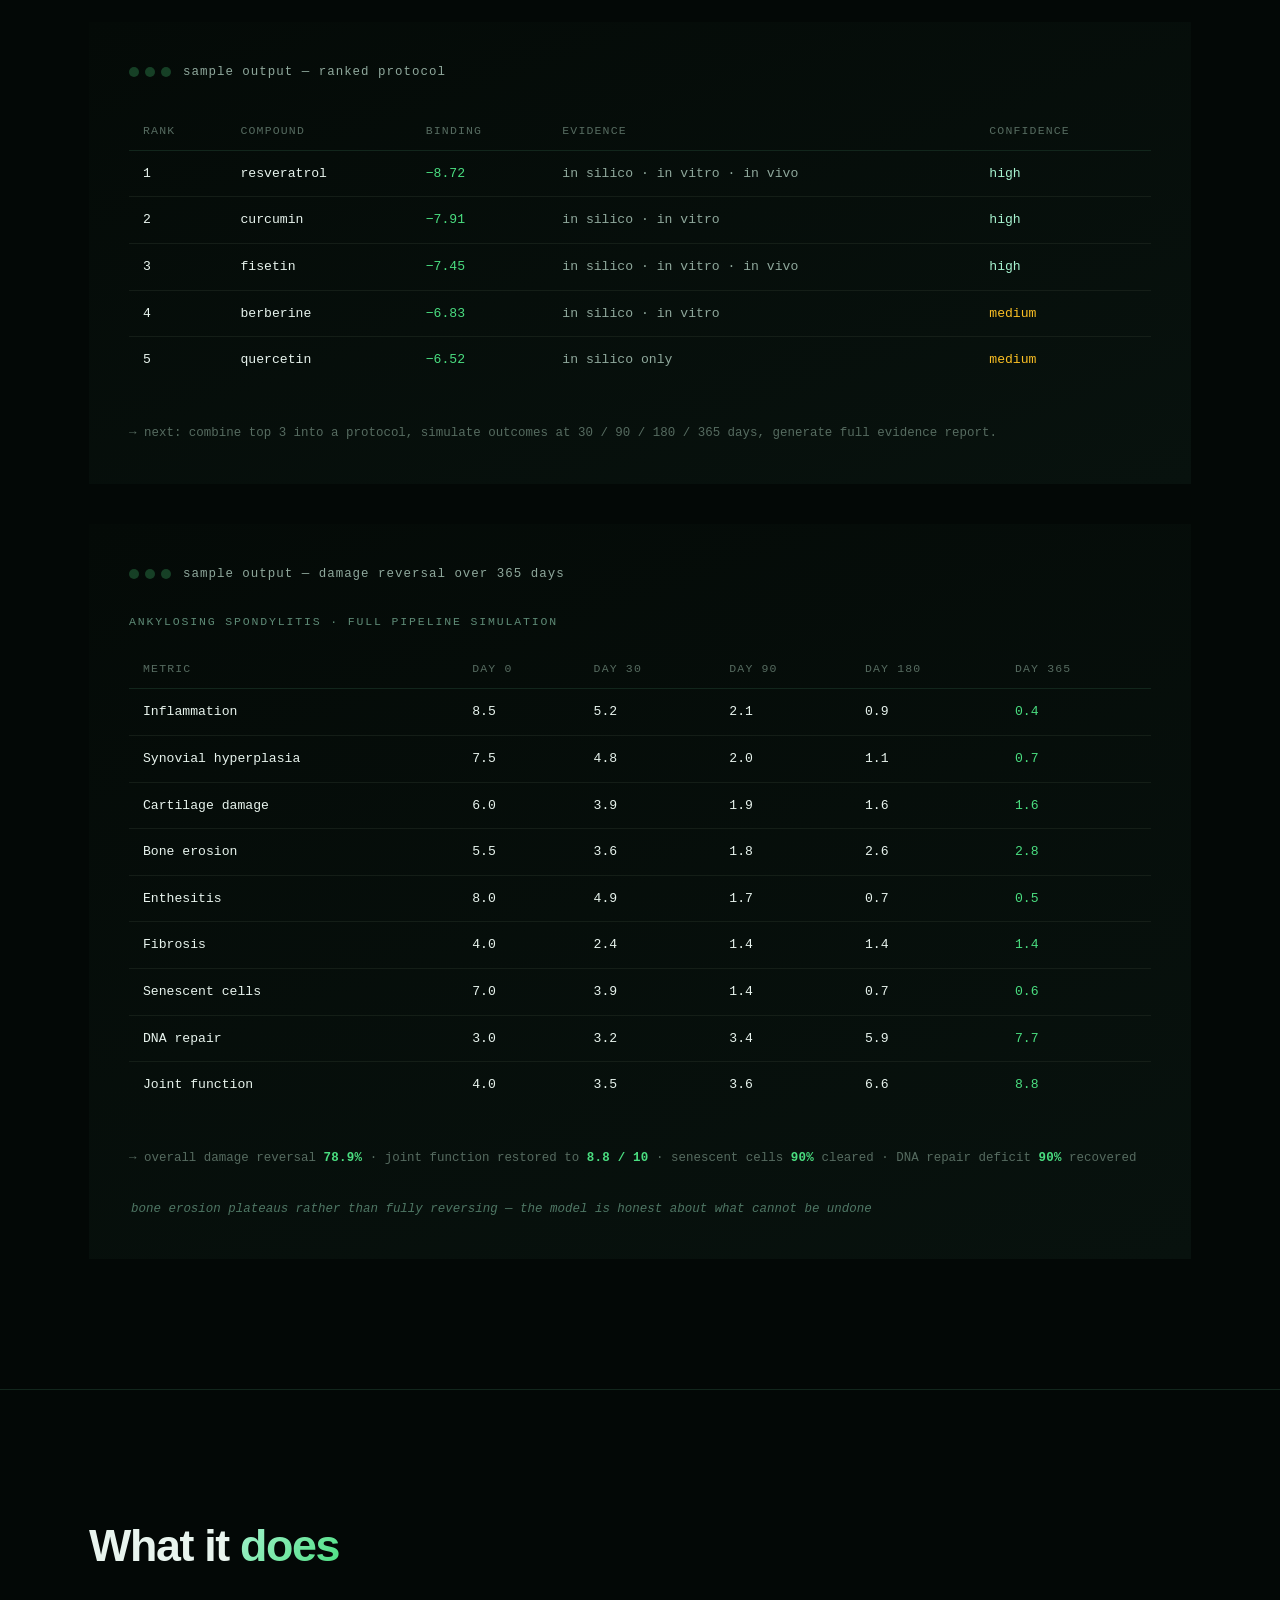
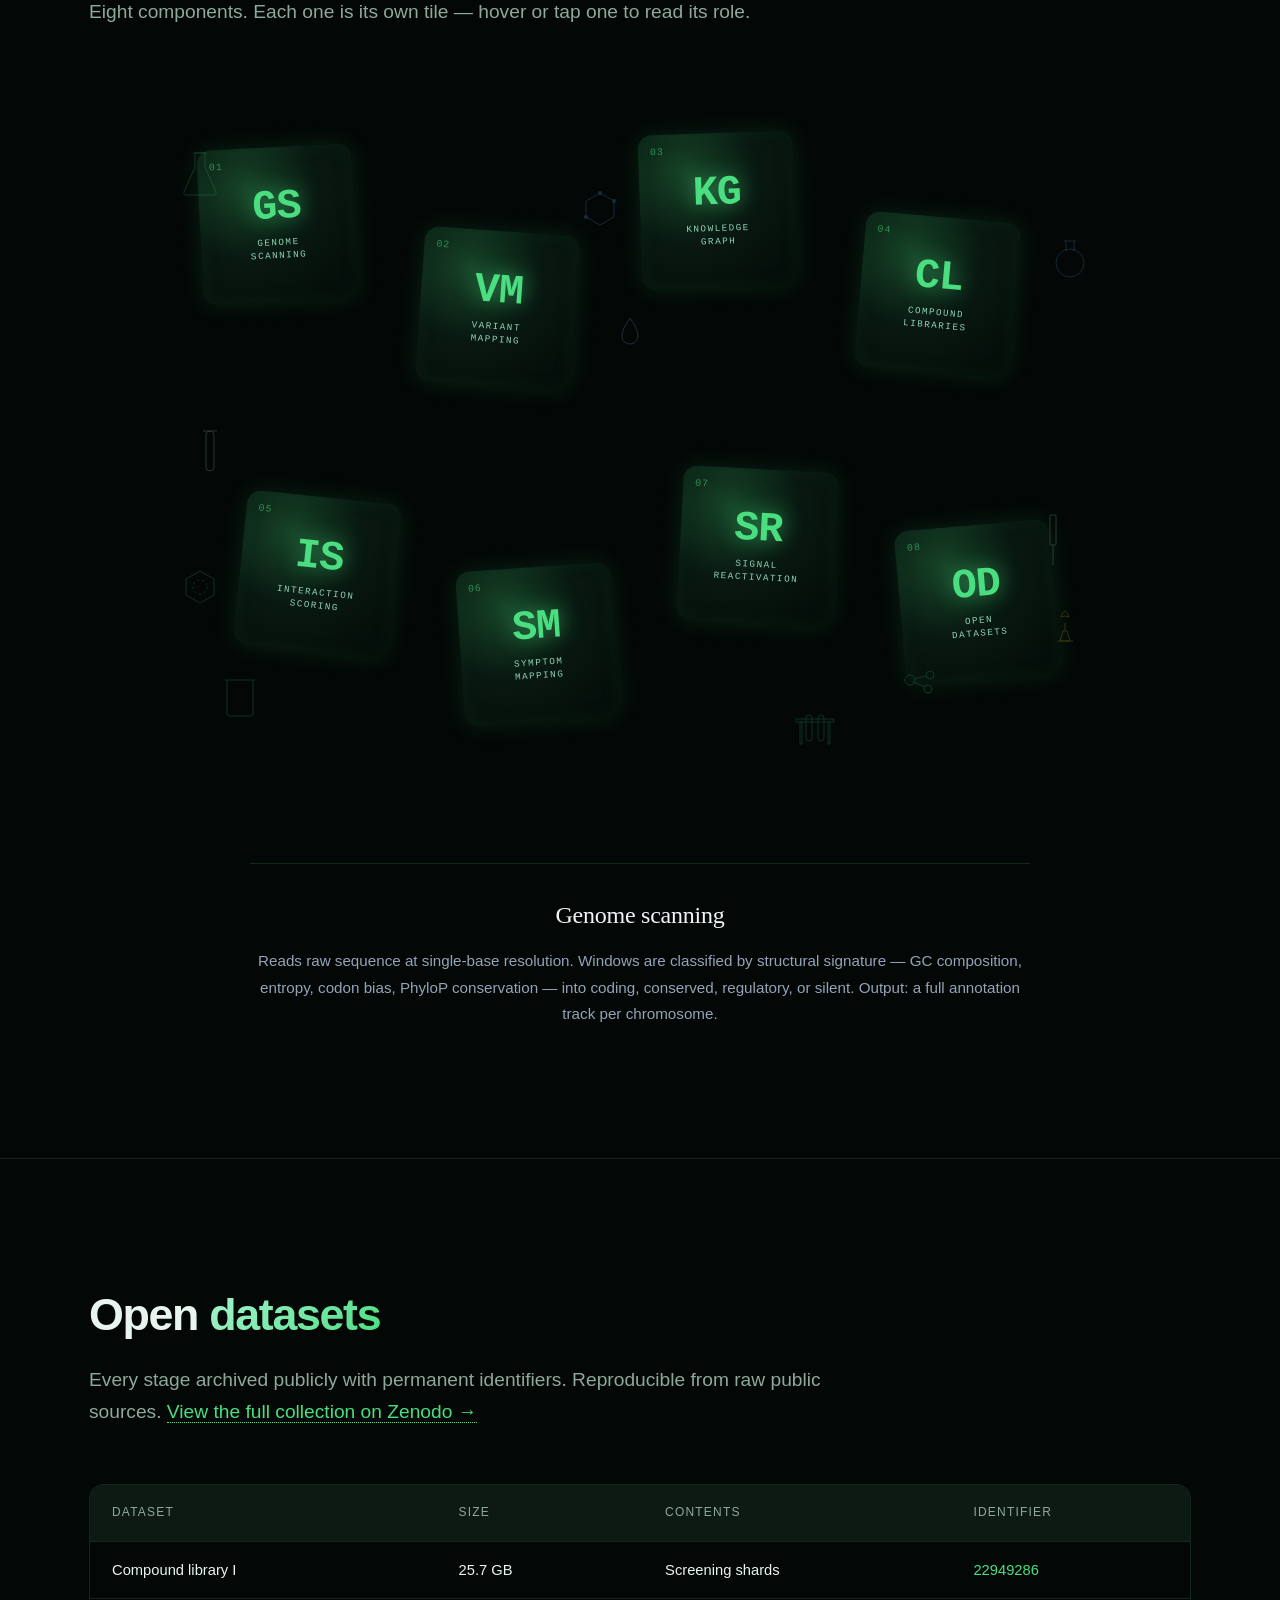
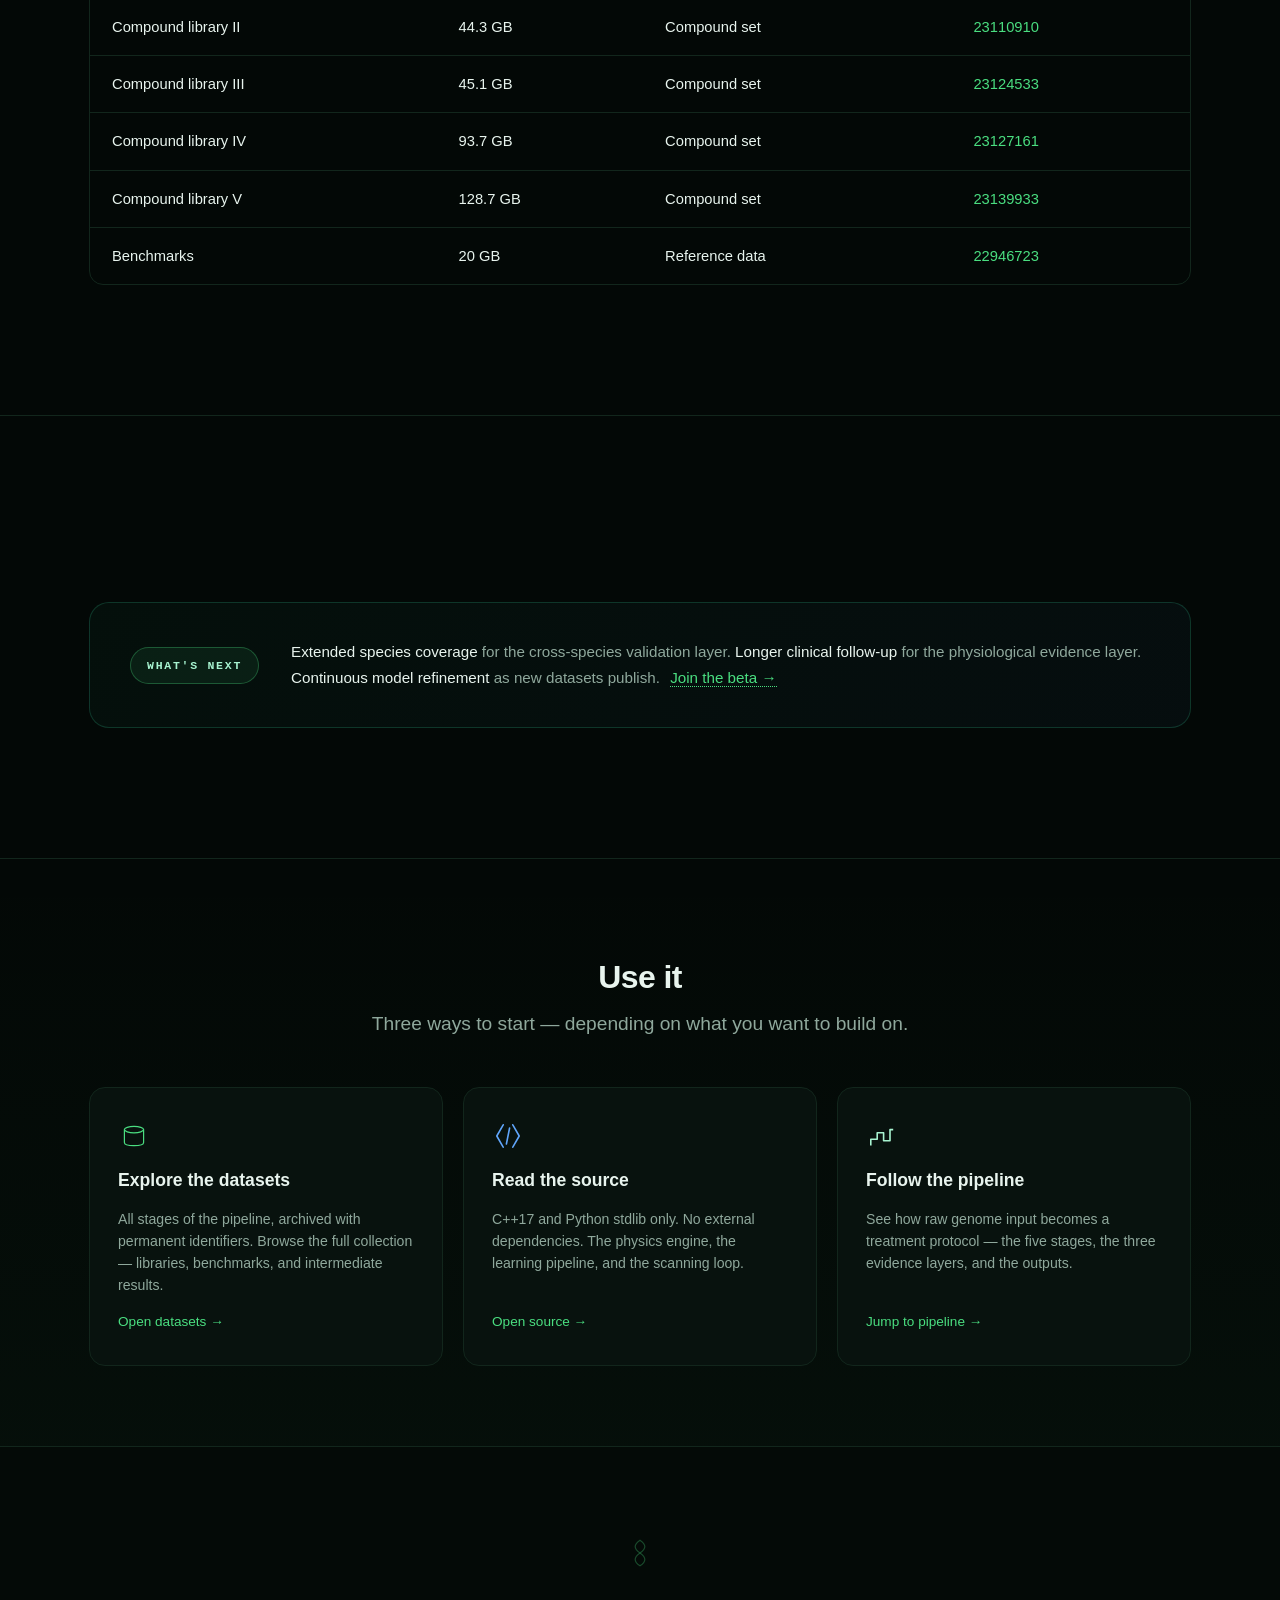
==== commit 6f7eb8b2: "Restore to cfc959e (last known-good state before desktop layout changes)" ====
--- a/index.html
+++ b/index.html
@@ -5,7 +5,7 @@
 <meta name="viewport" content="width=device-width, initial-scale=1.0">
 <title>GAIA — Self-Learning Platform for Disease Research</title>
 <meta name="description" content="A self-learning platform for computational disease research. Scans genomes, scans the web, and builds knowledge that grows.">
-<link rel="stylesheet" href="assets/style.css?v=37">
+<link rel="stylesheet" href="assets/style.css?v=34">
 <style>
 /* ============================================================
    Kill the assets/style.css grid + glow pseudo-elements.
@@ -21,11 +21,11 @@
 </style>
 <style>
 /* ============================================================
-   Math section — keep equations readable on mobile, no backgrounds
+   Math section — keep equations readable on mobile
    ============================================================ */
 .equation-stack {
     display: grid;
-    gap: 4px;
+    gap: 16px;
     margin: 24px 0;
 }
 .equation-row {
@@ -33,10 +33,10 @@
     grid-template-columns: 100px 1fr auto;
     gap: 16px;
     align-items: baseline;
-    padding: 12px 0;
-    background: none;
-    border: none;
-    border-radius: 0;
+    padding: 14px 18px;
+    background: rgba(74, 222, 128, 0.03);
+    border-left: 2px solid rgba(74, 222, 128, 0.35);
+    border-radius: 0 8px 8px 0;
 }
 .equation-label {
     font-family: ui-monospace, monospace;
@@ -63,12 +63,12 @@
     white-space: nowrap;
 }
 
-/* Mobile — stack to 3 rows, keep equation inline */
+/* Mobile — stack to 2 rows, keep body inline */
 @media (max-width: 720px) {
     .equation-row {
         grid-template-columns: 1fr;
         gap: 6px;
-        padding: 12px 0;
+        padding: 12px 14px;
     }
     .equation-label {
         font-size: 0.66rem;
@@ -85,139 +85,6 @@
         font-size: 0.76rem;
         white-space: normal;
     }
-}
-</style>
-<style>
-/* ============================================================
-   HERO CAP — 980px wide page, hero and its layers capped too.
-   Backgrounds behind the page remain full-bleed.
-   ============================================================ */
-
-/* Page content column */
-.container,
-.container-narrow {
-    max-width: 980px !important;
-    margin-left: auto !important;
-    margin-right: auto !important;
-    padding-left: 24px !important;
-    padding-right: 24px !important;
-    box-sizing: border-box !important;
-}
-
-/* Hero is capped so equations + math layer sit beside text */
-.hero {
-    max-width: 980px !important;
-    margin-left: auto !important;
-    margin-right: auto !important;
-    padding-left: 24px !important;
-    padding-right: 24px !important;
-    box-sizing: border-box !important;
-    overflow: hidden !important;
-}
-
-/* The hero's SVG background and eq-layer stay inside the capped hero */
-.hero .hero-bg,
-.hero .eq-layer,
-.hero .container,
-.hero .hero-content {
-    max-width: 100% !important;
-    left: auto !important;
-    right: auto !important;
-}
-
-/* Formulas sit relative to the capped hero, not the full viewport */
-.hero .eq {
-    position: absolute !important;
-}
-
-/* Sections below the hero keep the standard container cap */
-section > .container,
-section > .container-narrow {
-    max-width: 980px !important;
-    margin-left: auto !important;
-    margin-right: auto !important;
-}
-
-/* Sections themselves stay full-bleed */
-section {
-    width: 100% !important;
-    max-width: none !important;
-}
-</style>
-<style>
-/* Desktop Math Section Fixes */
-.math-narrative .equation-row {
-    display: flex !important;
-    align-items: center !important;
-    gap: 24px !important;
-    padding: 16px 24px !important;
-}
-.math-narrative .equation-label {
-    min-width: 80px !important;
-    font-size: 0.85rem !important;
-}
-.math-narrative .equation-body {
-    font-size: 1.4rem !important; /* Bigger math text */
-    flex: 1;
-}
-.math-narrative .equation-note {
-    font-size: 0.95rem !important;
-    color: rgba(167,243,208,0.7) !important;
-    min-width: 200px;
-    text-align: right;
-}
-
-/* What GAIA is section — force center alignment */
-#what-gaia-is .container-narrow {
-    text-align: center !important;
-    margin: 0 auto !important;
-}
-#what-gaia-is p.lead,
-#what-gaia-is p.secondary {
-    margin-left: auto !important;
-    margin-right: auto !important;
-    text-align: center !important;
-}
-</style>
-<style>
-/* ============================================================
-   FORCE MOBILE LAYOUT ON ALL DEVICES (Main Page)
-   ============================================================ */
-
-/* 1. Center "What GAIA is" */
-#what-gaia-is .container-narrow {
-    text-align: center !important;
-    margin: 0 auto !important;
-}
-#what-gaia-is p.lead,
-#what-gaia-is p.secondary {
-    margin-left: auto !important;
-    margin-right: auto !important;
-    text-align: center !important;
-}
-
-/* 2. Fix math section readability everywhere */
-.math-narrative .equation-row {
-    display: flex !important;
-    align-items: center !important;
-    gap: 16px !important;
-    padding: 12px 16px !important;
-}
-.math-narrative .equation-label {
-    min-width: 70px !important;
-    font-size: 0.75rem !important;
-}
-.math-narrative .equation-body {
-    font-size: 1.1rem !important; 
-    flex: 1;
-    white-space: nowrap;
-    overflow-x: auto;
-}
-.math-narrative .equation-note {
-    font-size: 0.85rem !important;
-    color: rgba(167,243,208,0.7) !important;
-    min-width: 150px;
-    text-align: right;
 }
 </style>
 </head>
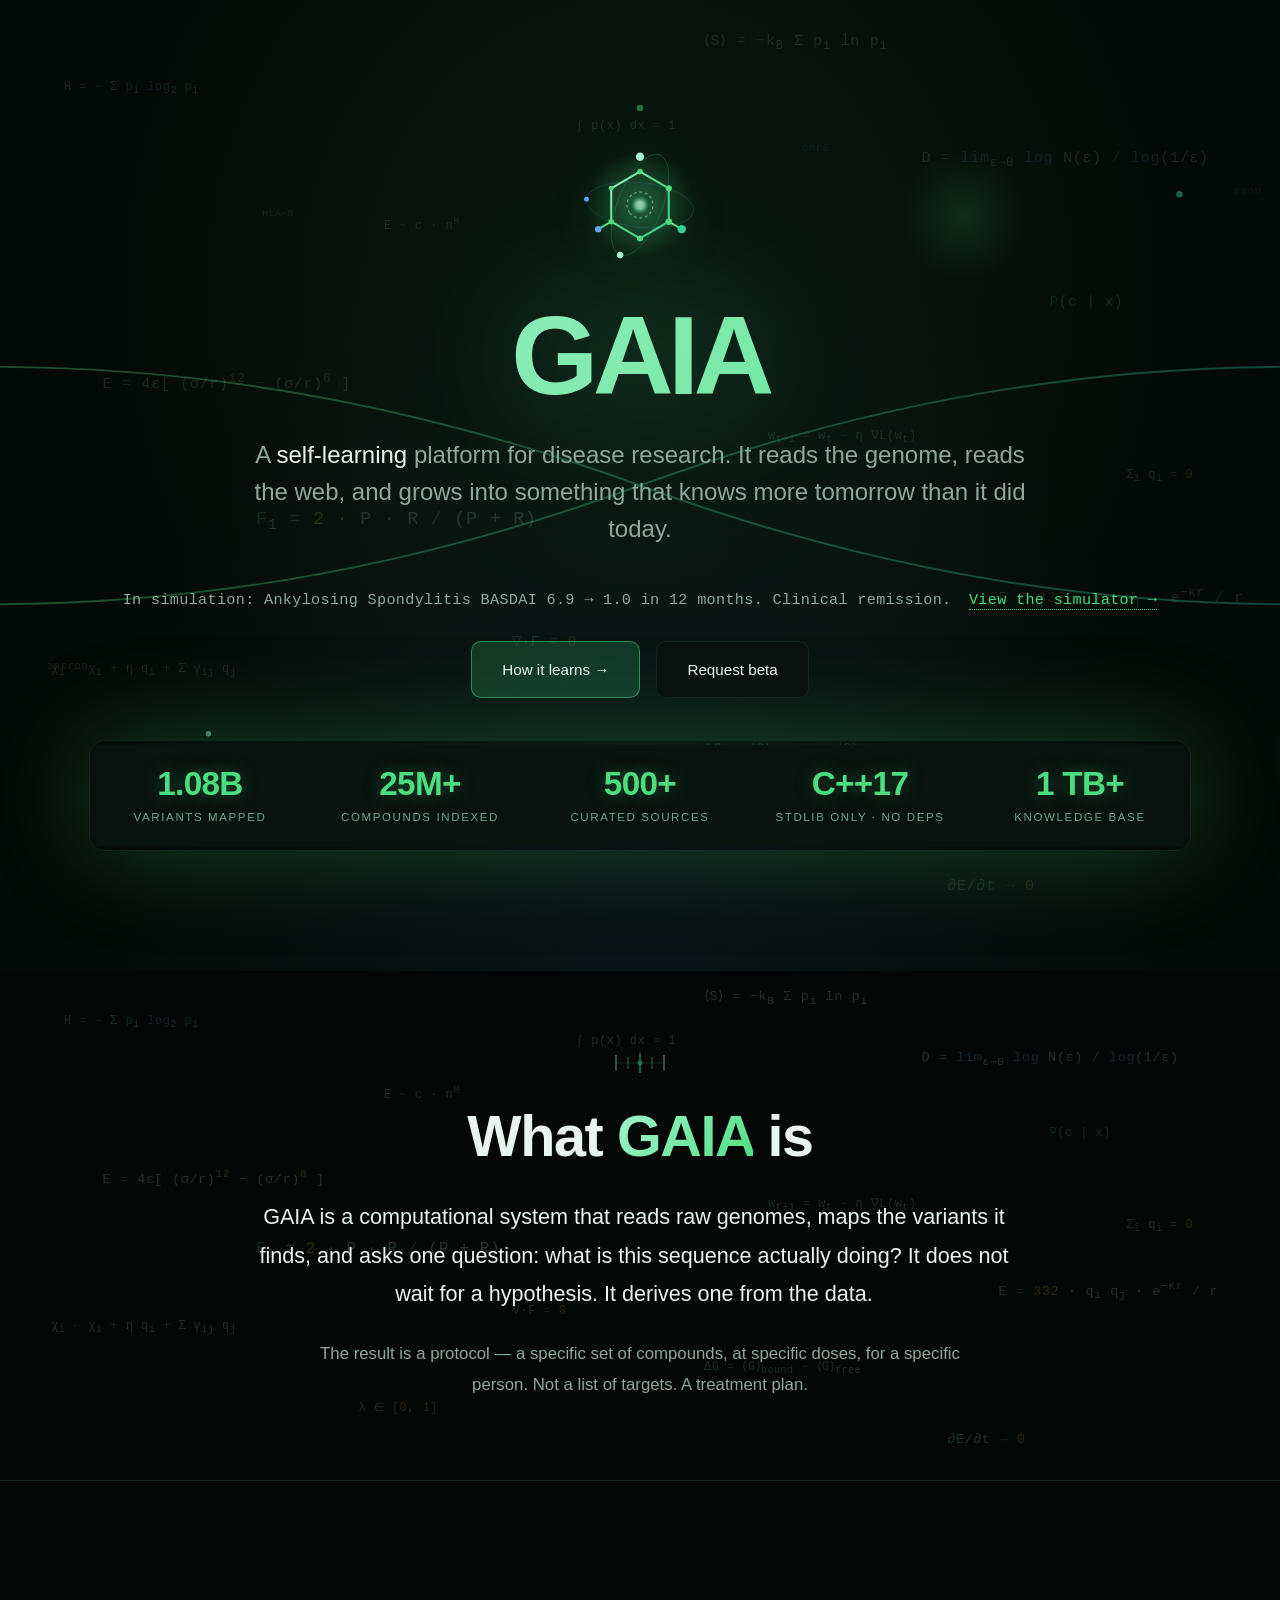
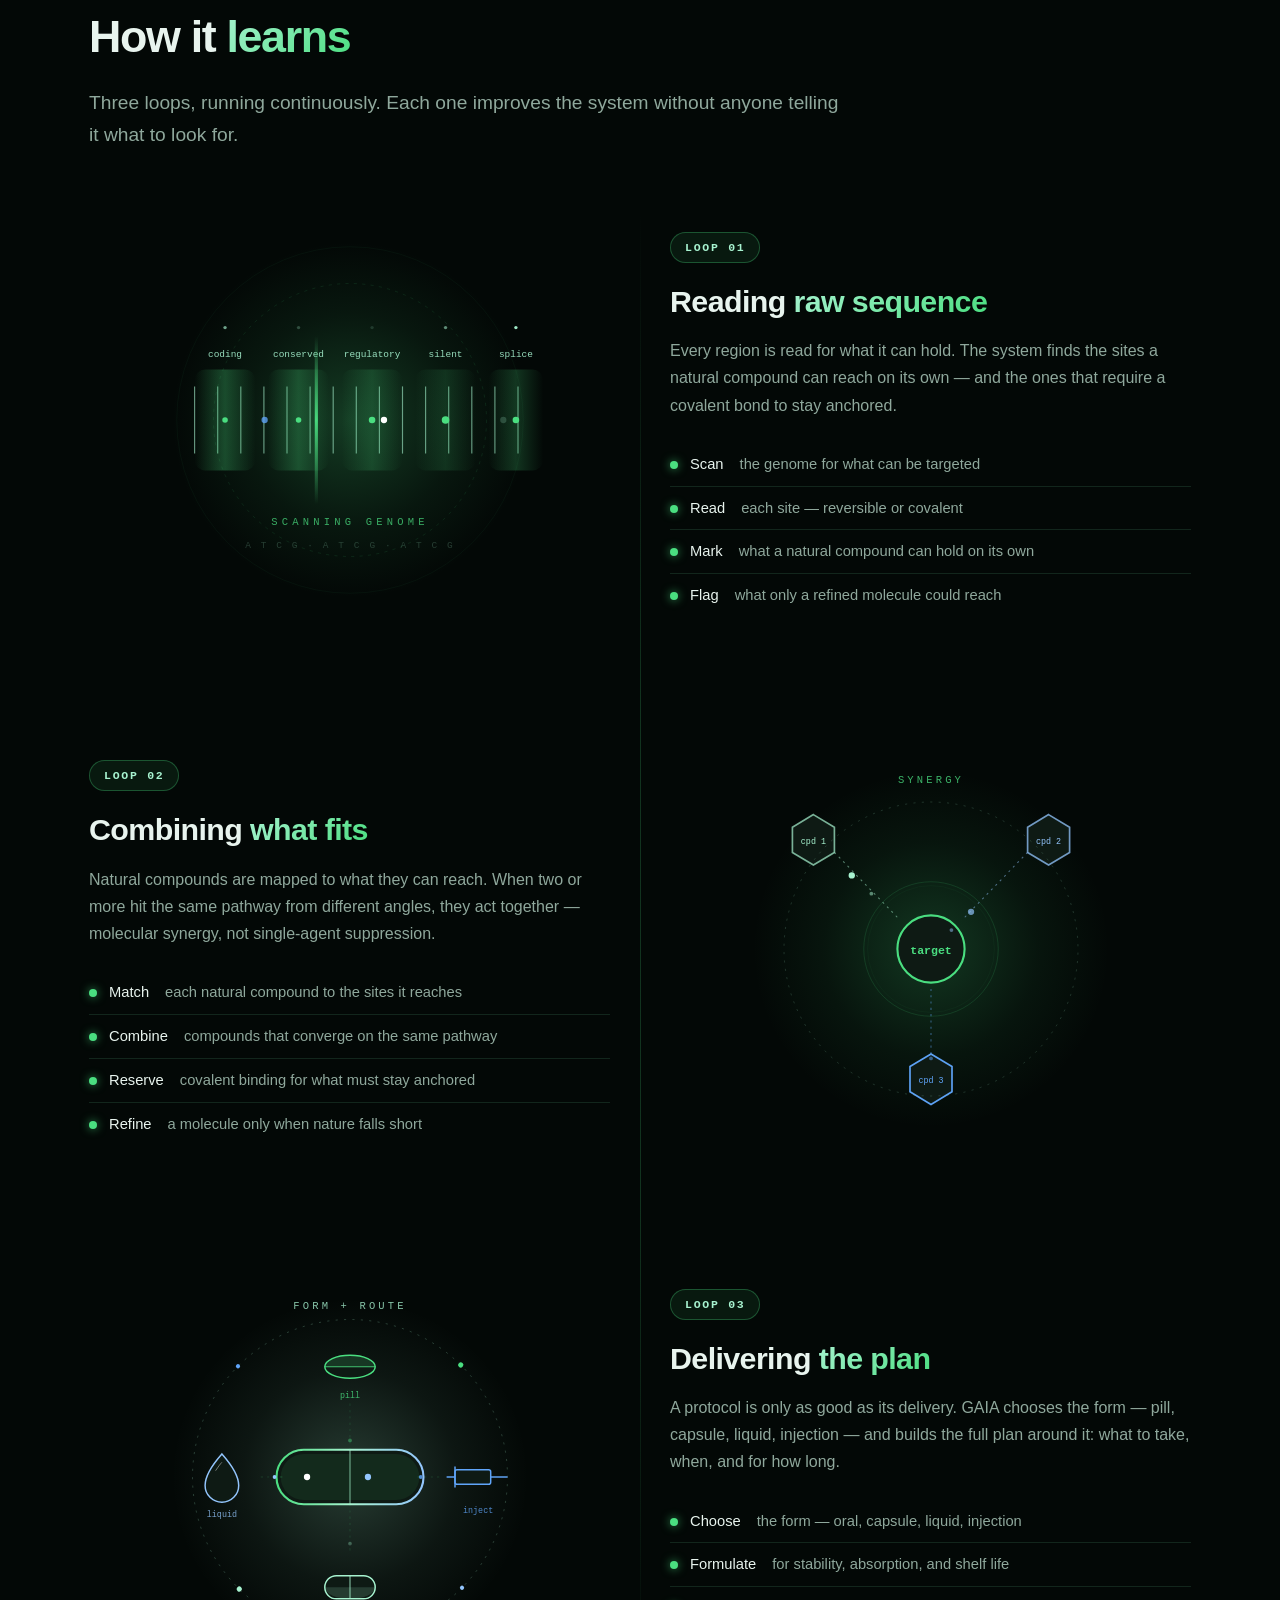
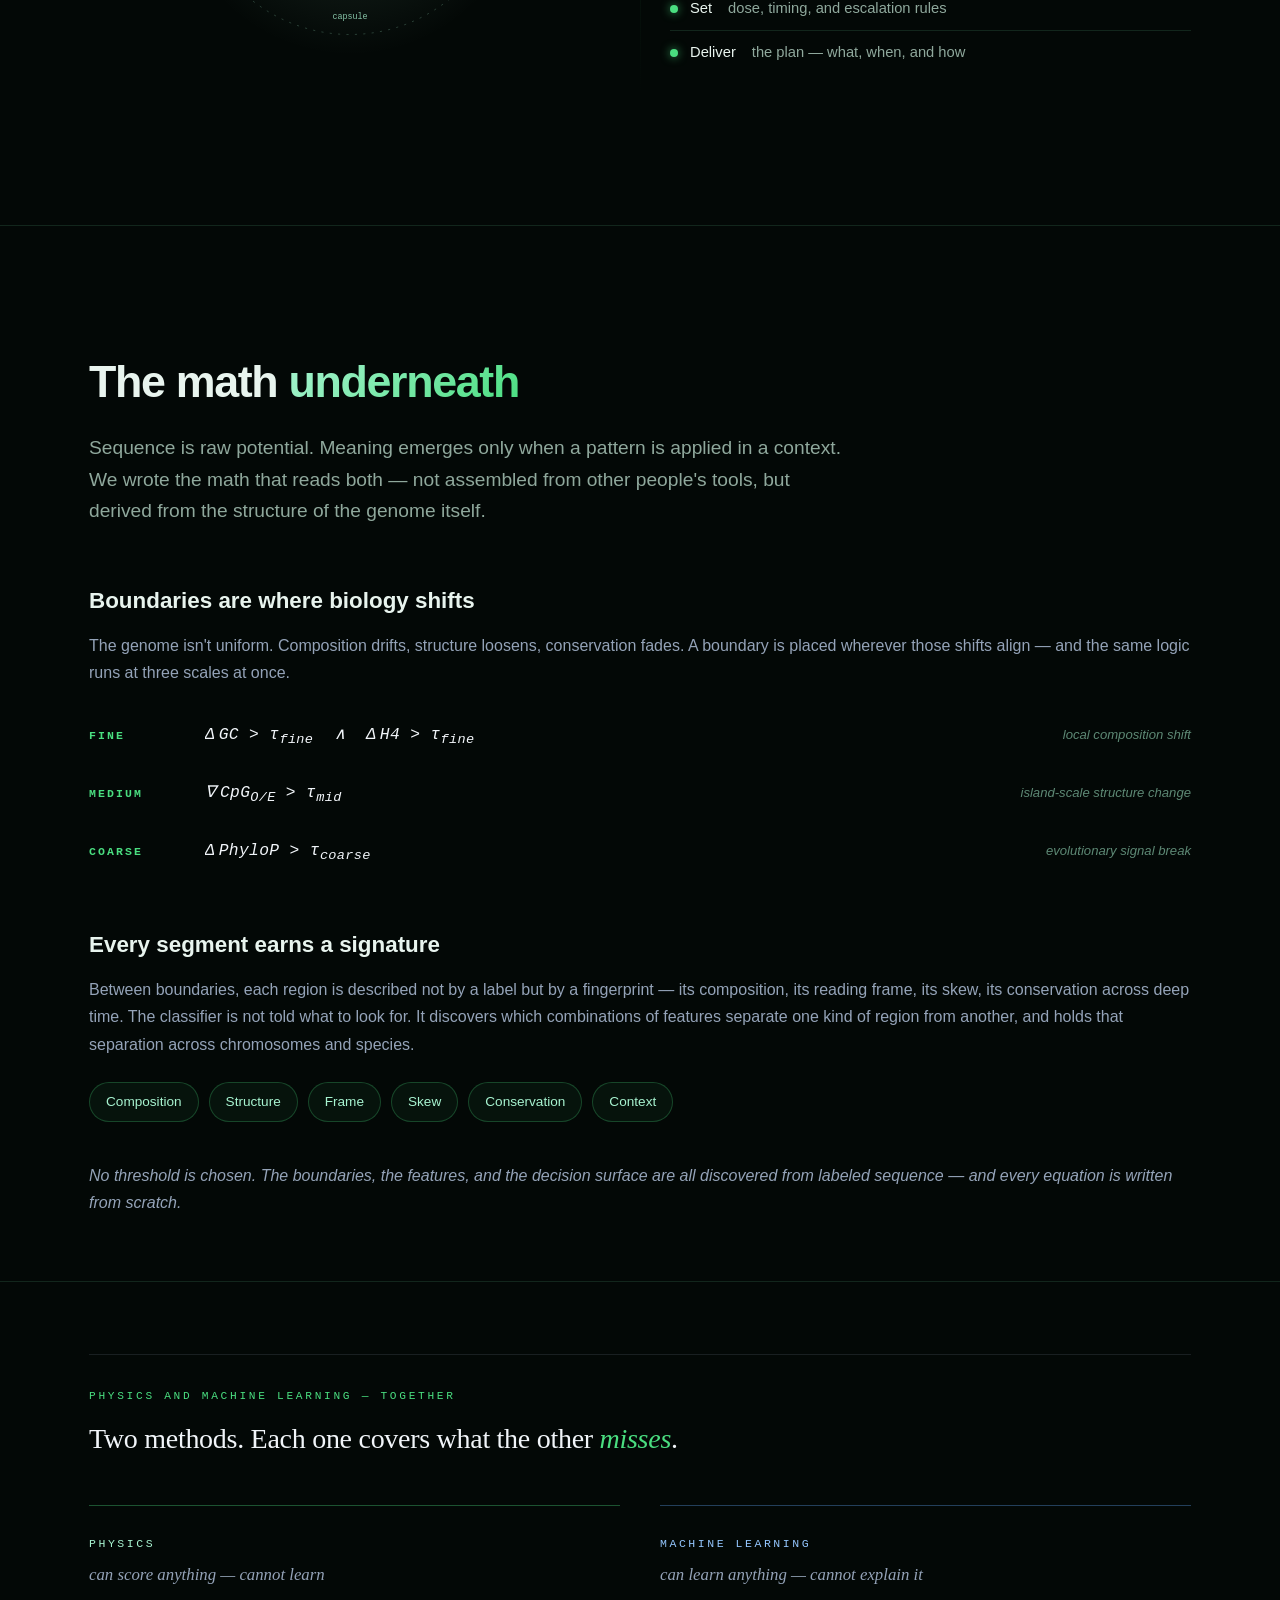
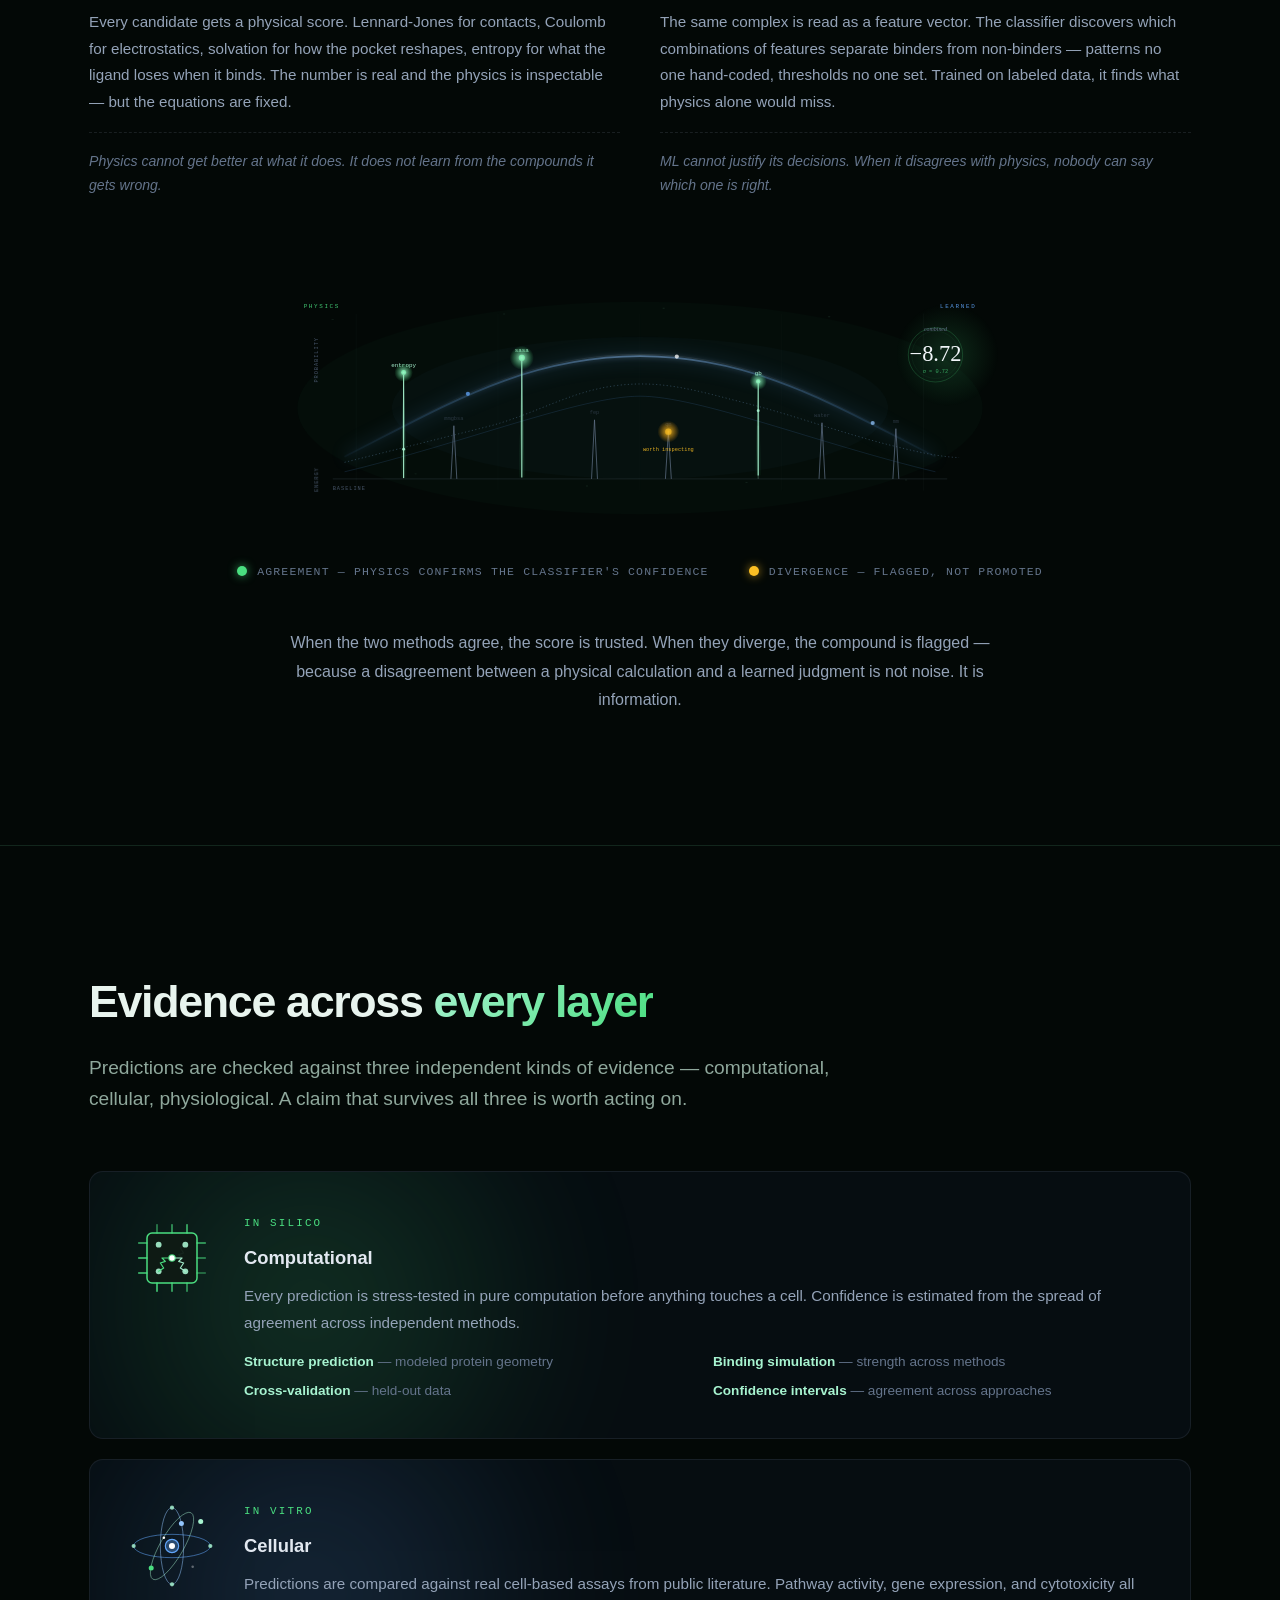
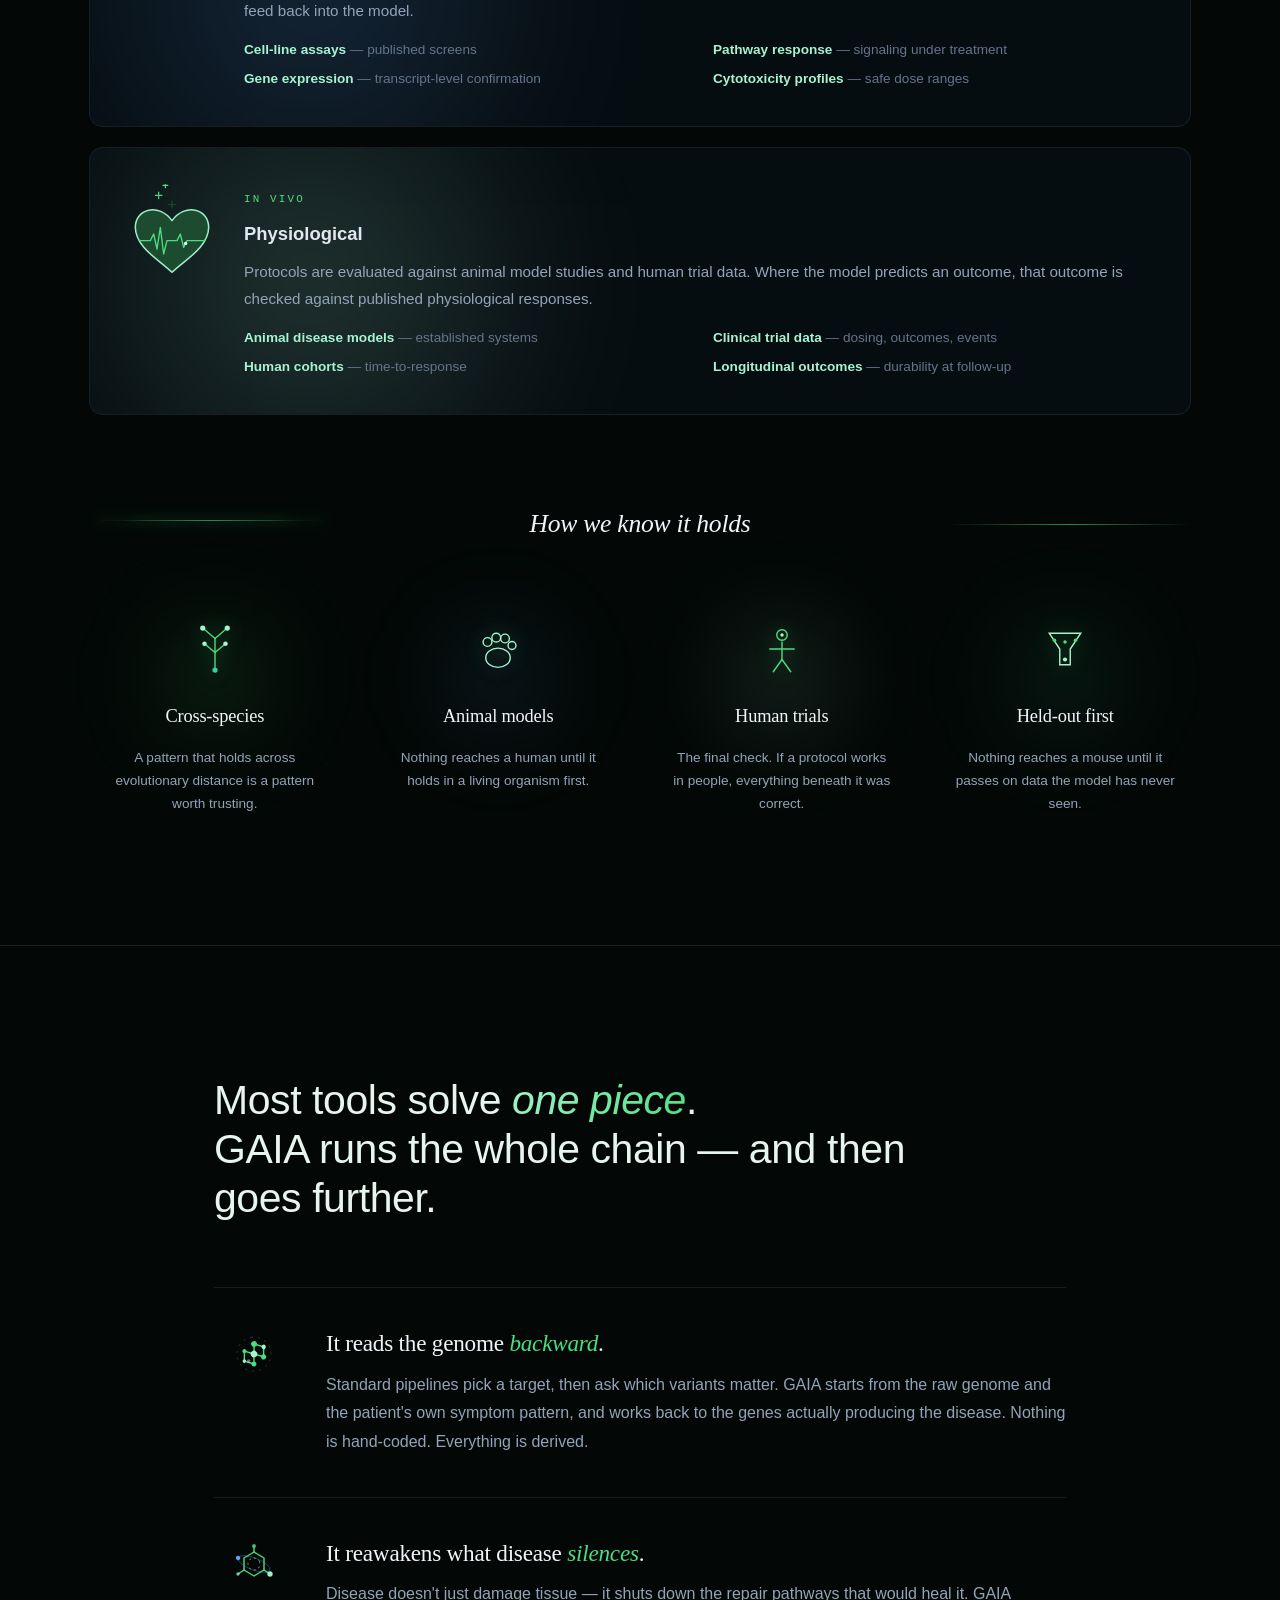
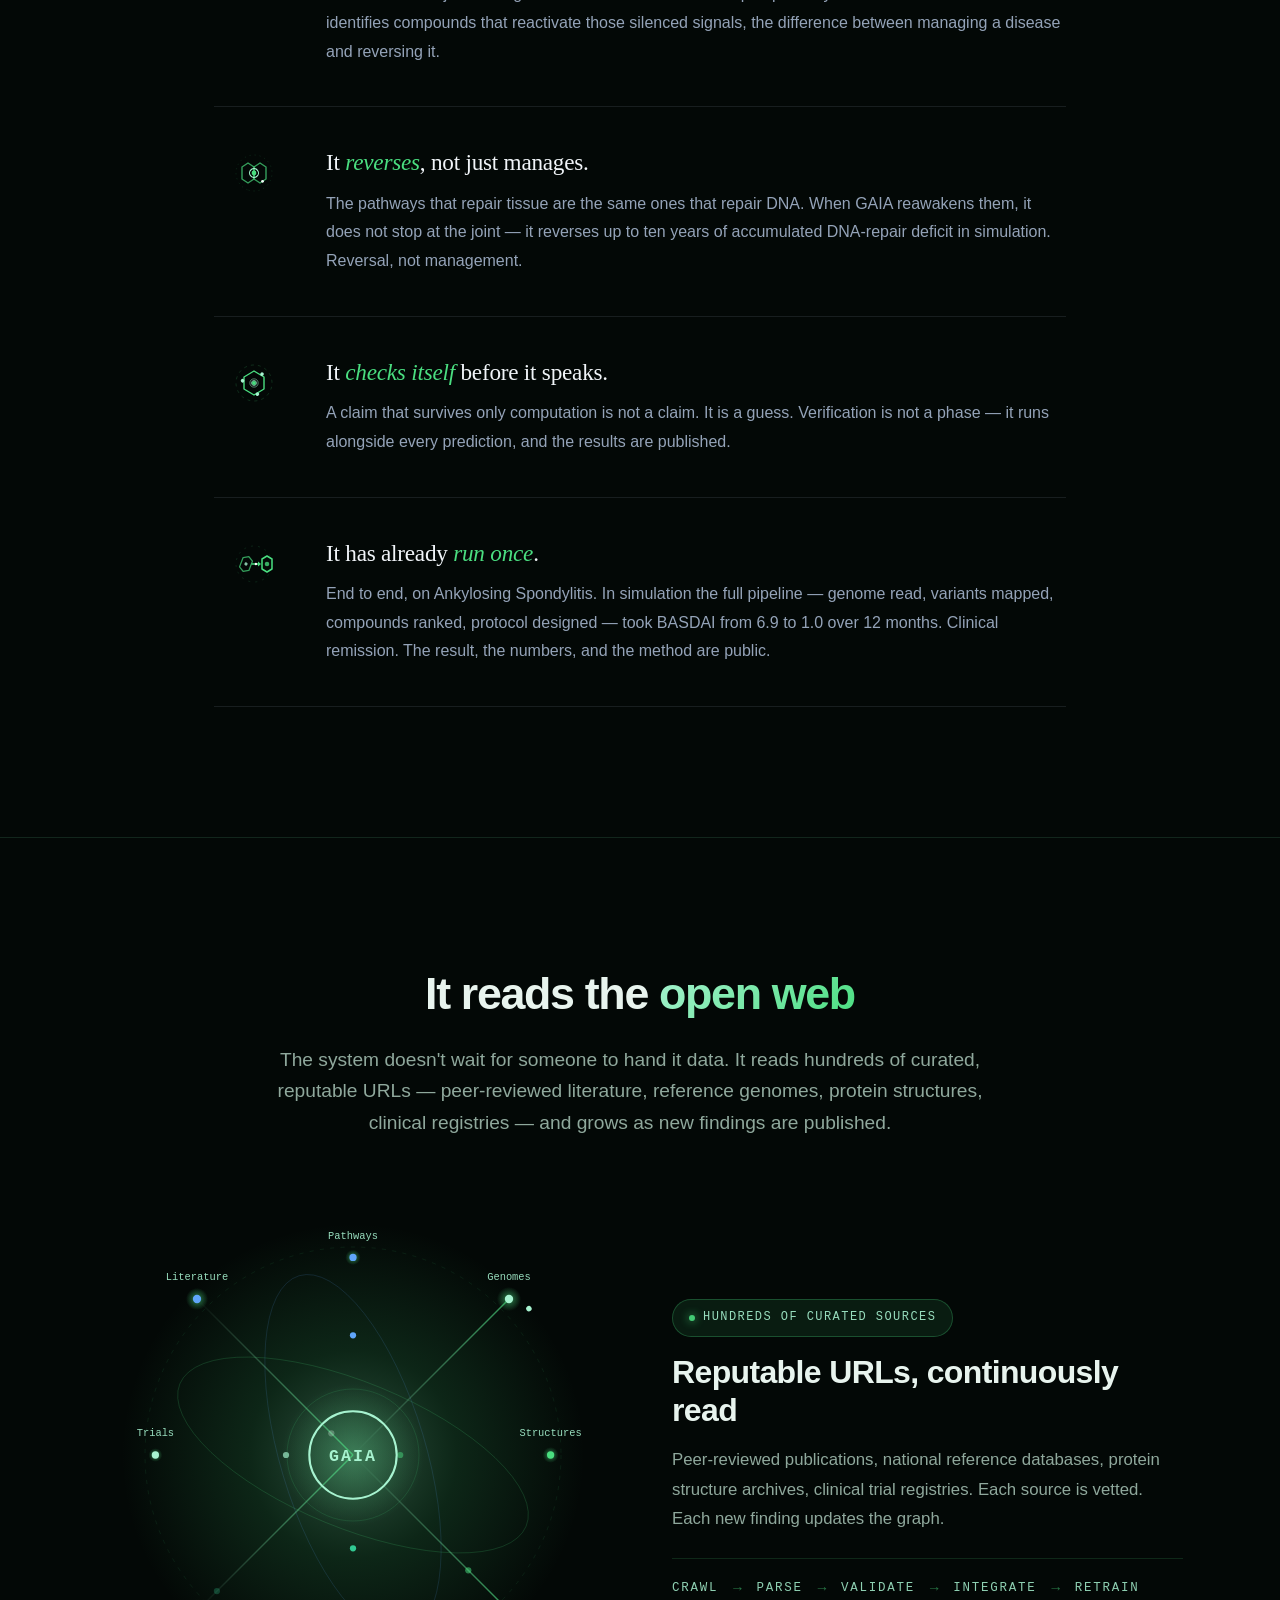
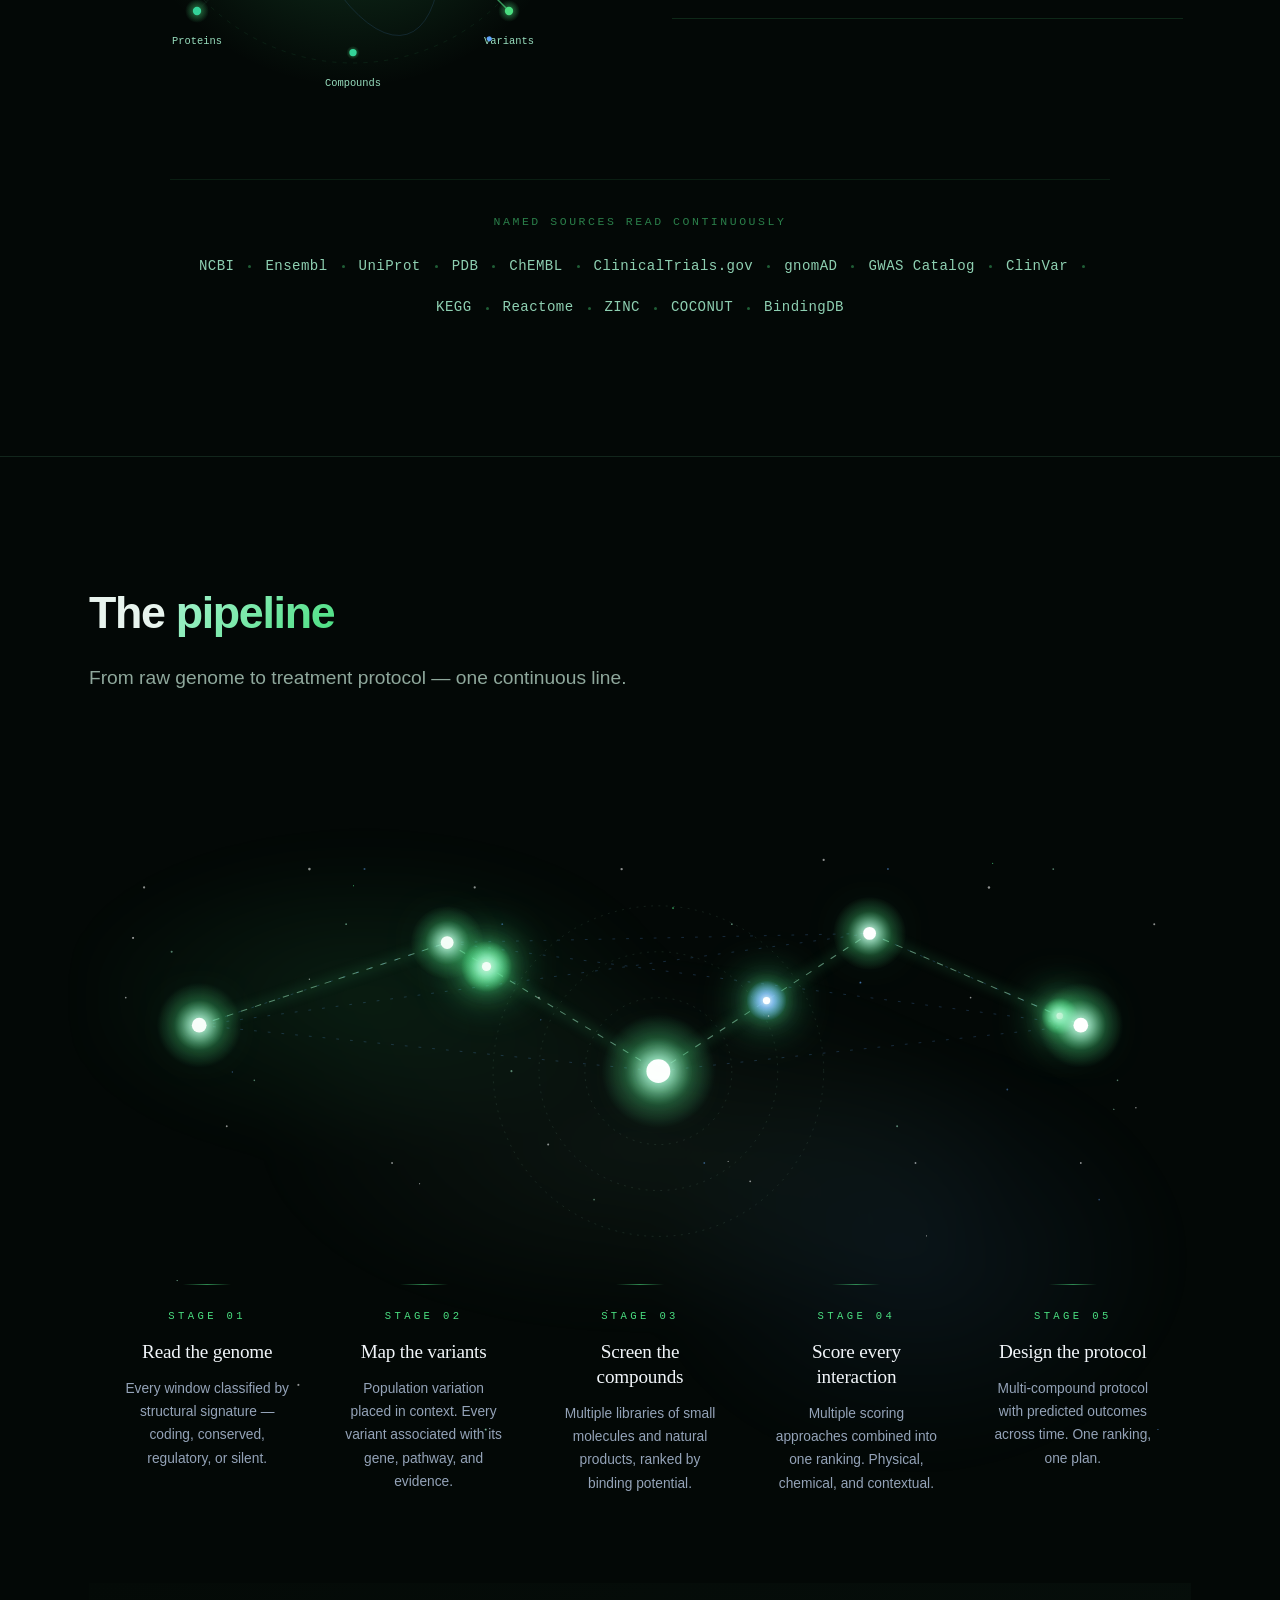
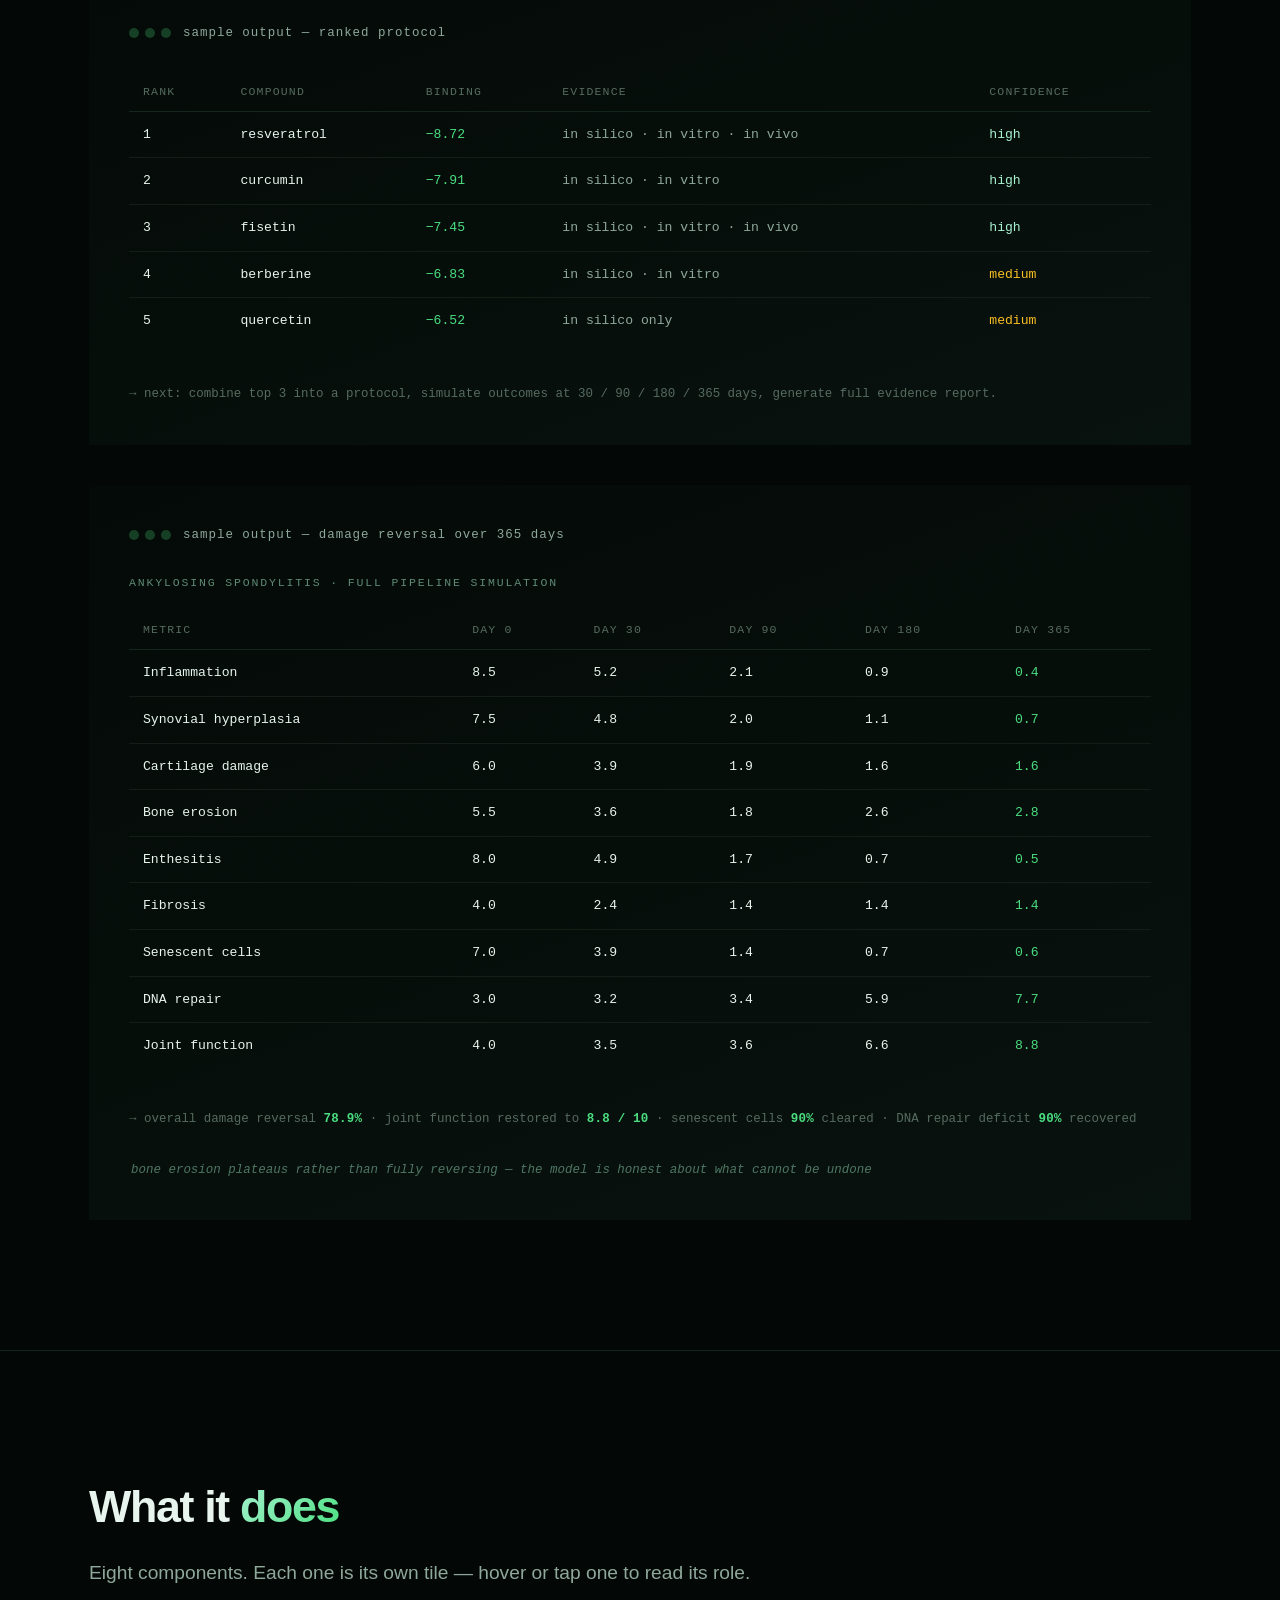
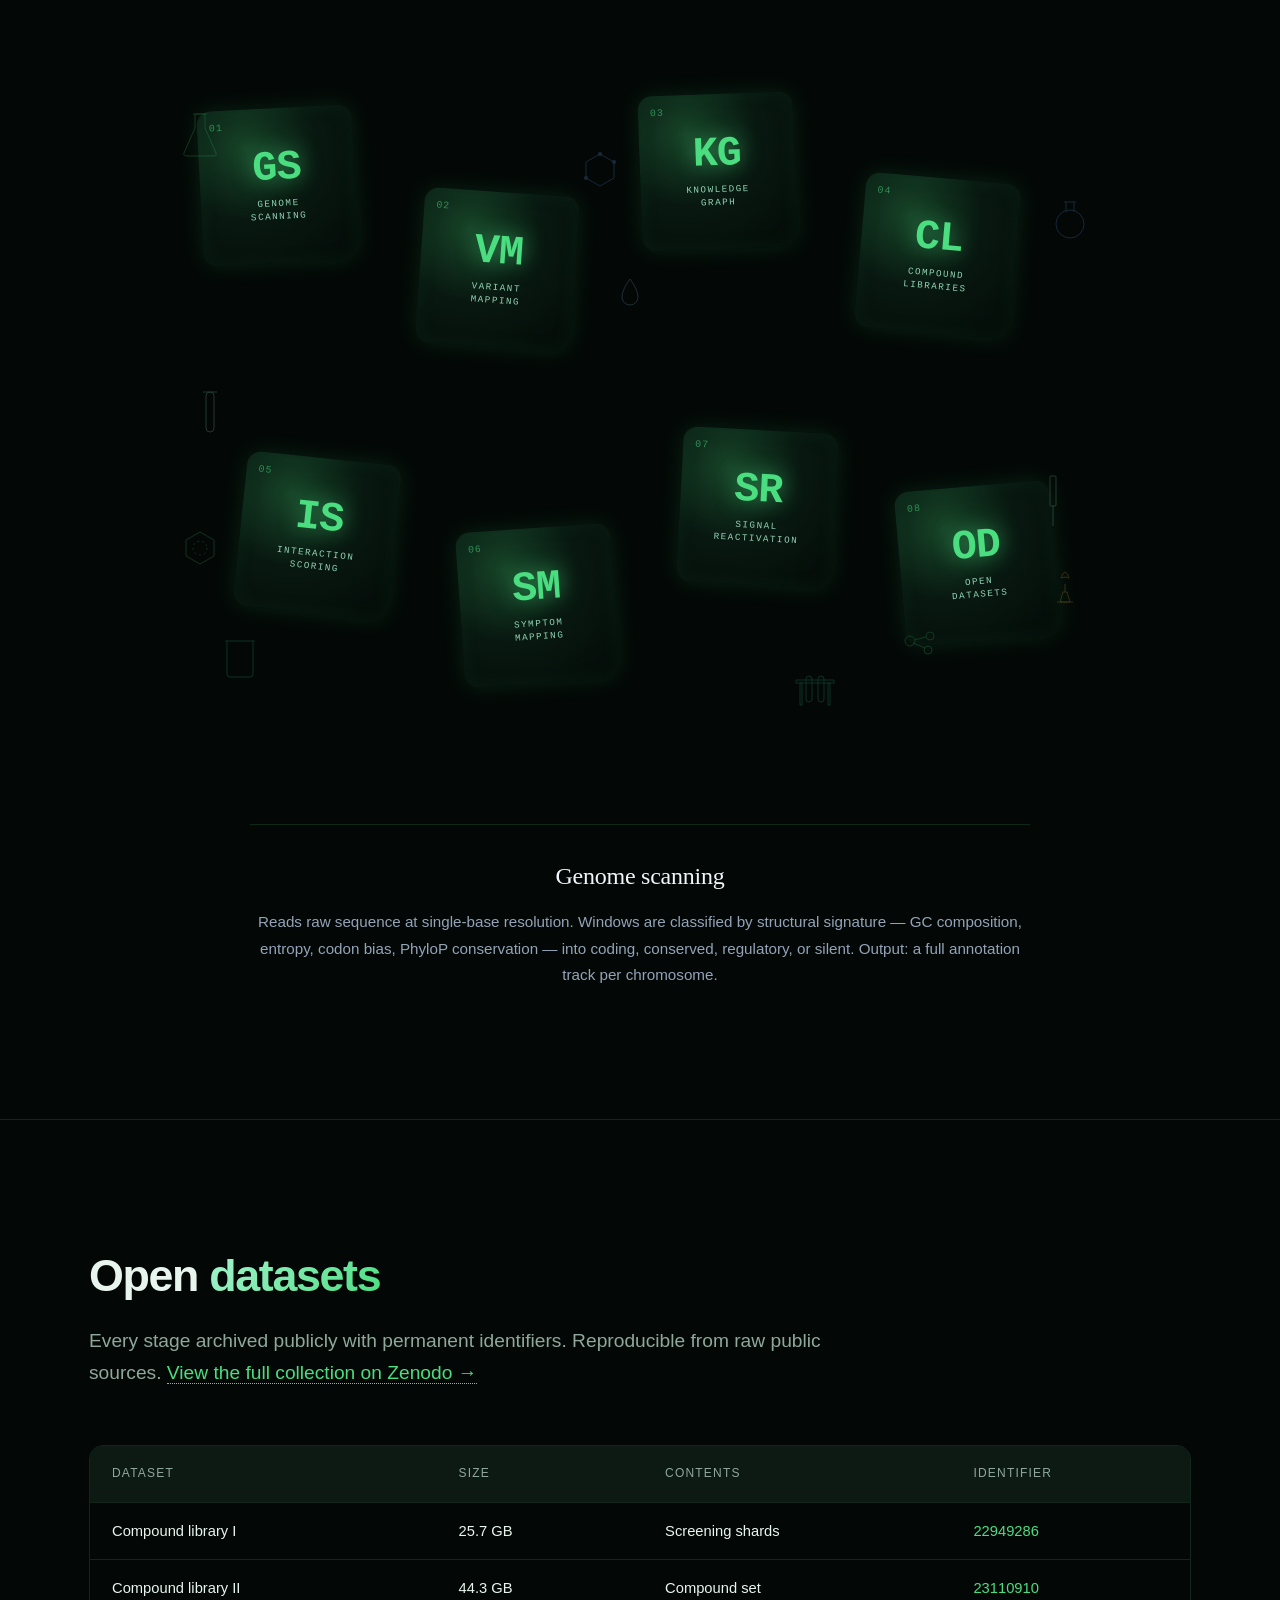
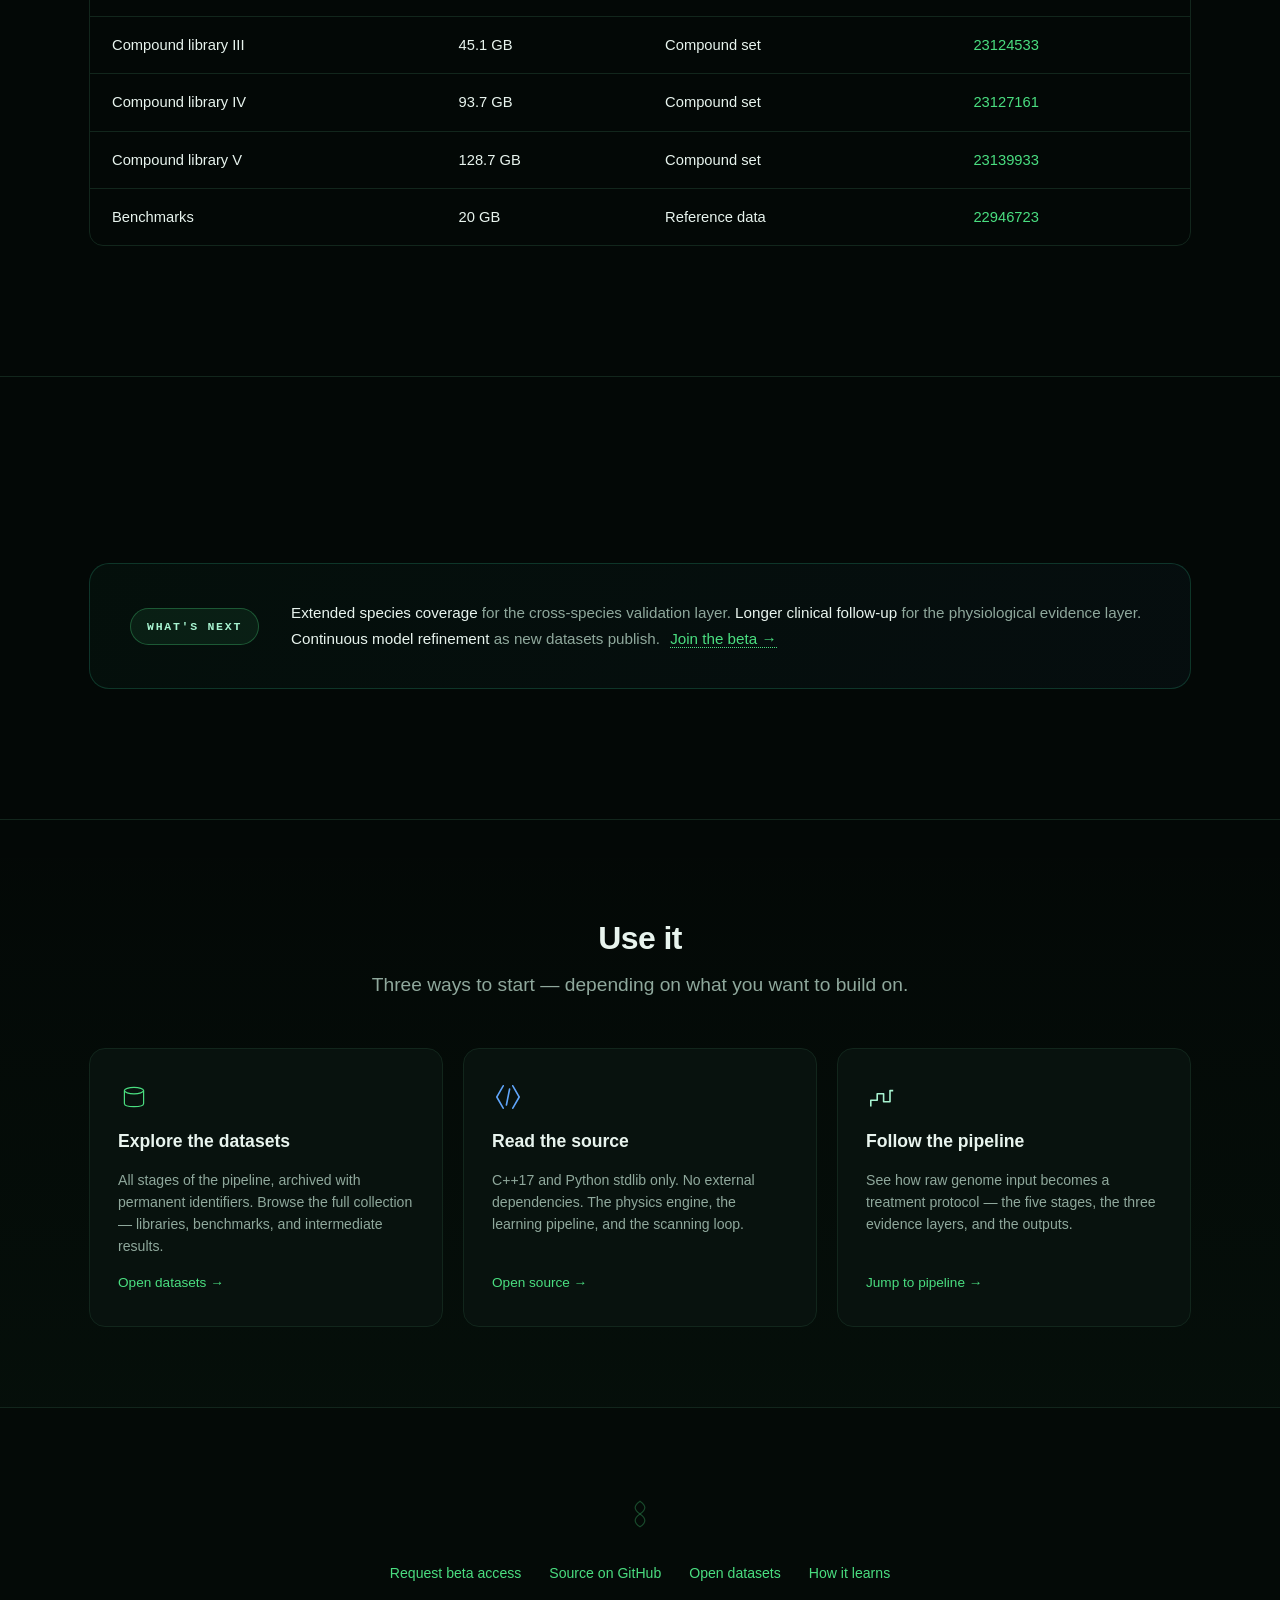
==== commit d33af388: "Restore to 87d703c (last known-good mobile layout)" ====
--- a/index.html
+++ b/index.html
@@ -5,7 +5,7 @@
 <meta name="viewport" content="width=device-width, initial-scale=1.0">
 <title>GAIA — Self-Learning Platform for Disease Research</title>
 <meta name="description" content="A self-learning platform for computational disease research. Scans genomes, scans the web, and builds knowledge that grows.">
-<link rel="stylesheet" href="assets/style.css?v=34">
+<link rel="stylesheet" href="assets/style.css?v=36">
 <style>
 /* ============================================================
    Kill the assets/style.css grid + glow pseudo-elements.
@@ -21,11 +21,11 @@
 </style>
 <style>
 /* ============================================================
-   Math section — keep equations readable on mobile
+   Math section — keep equations readable on mobile, no backgrounds
    ============================================================ */
 .equation-stack {
     display: grid;
-    gap: 16px;
+    gap: 4px;
     margin: 24px 0;
 }
 .equation-row {
@@ -33,10 +33,10 @@
     grid-template-columns: 100px 1fr auto;
     gap: 16px;
     align-items: baseline;
-    padding: 14px 18px;
-    background: rgba(74, 222, 128, 0.03);
-    border-left: 2px solid rgba(74, 222, 128, 0.35);
-    border-radius: 0 8px 8px 0;
+    padding: 12px 0;
+    background: none;
+    border: none;
+    border-radius: 0;
 }
 .equation-label {
     font-family: ui-monospace, monospace;
@@ -63,12 +63,12 @@
     white-space: nowrap;
 }
 
-/* Mobile — stack to 2 rows, keep body inline */
+/* Mobile — stack to 3 rows, keep equation inline */
 @media (max-width: 720px) {
     .equation-row {
         grid-template-columns: 1fr;
         gap: 6px;
-        padding: 12px 14px;
+        padding: 12px 0;
     }
     .equation-label {
         font-size: 0.66rem;
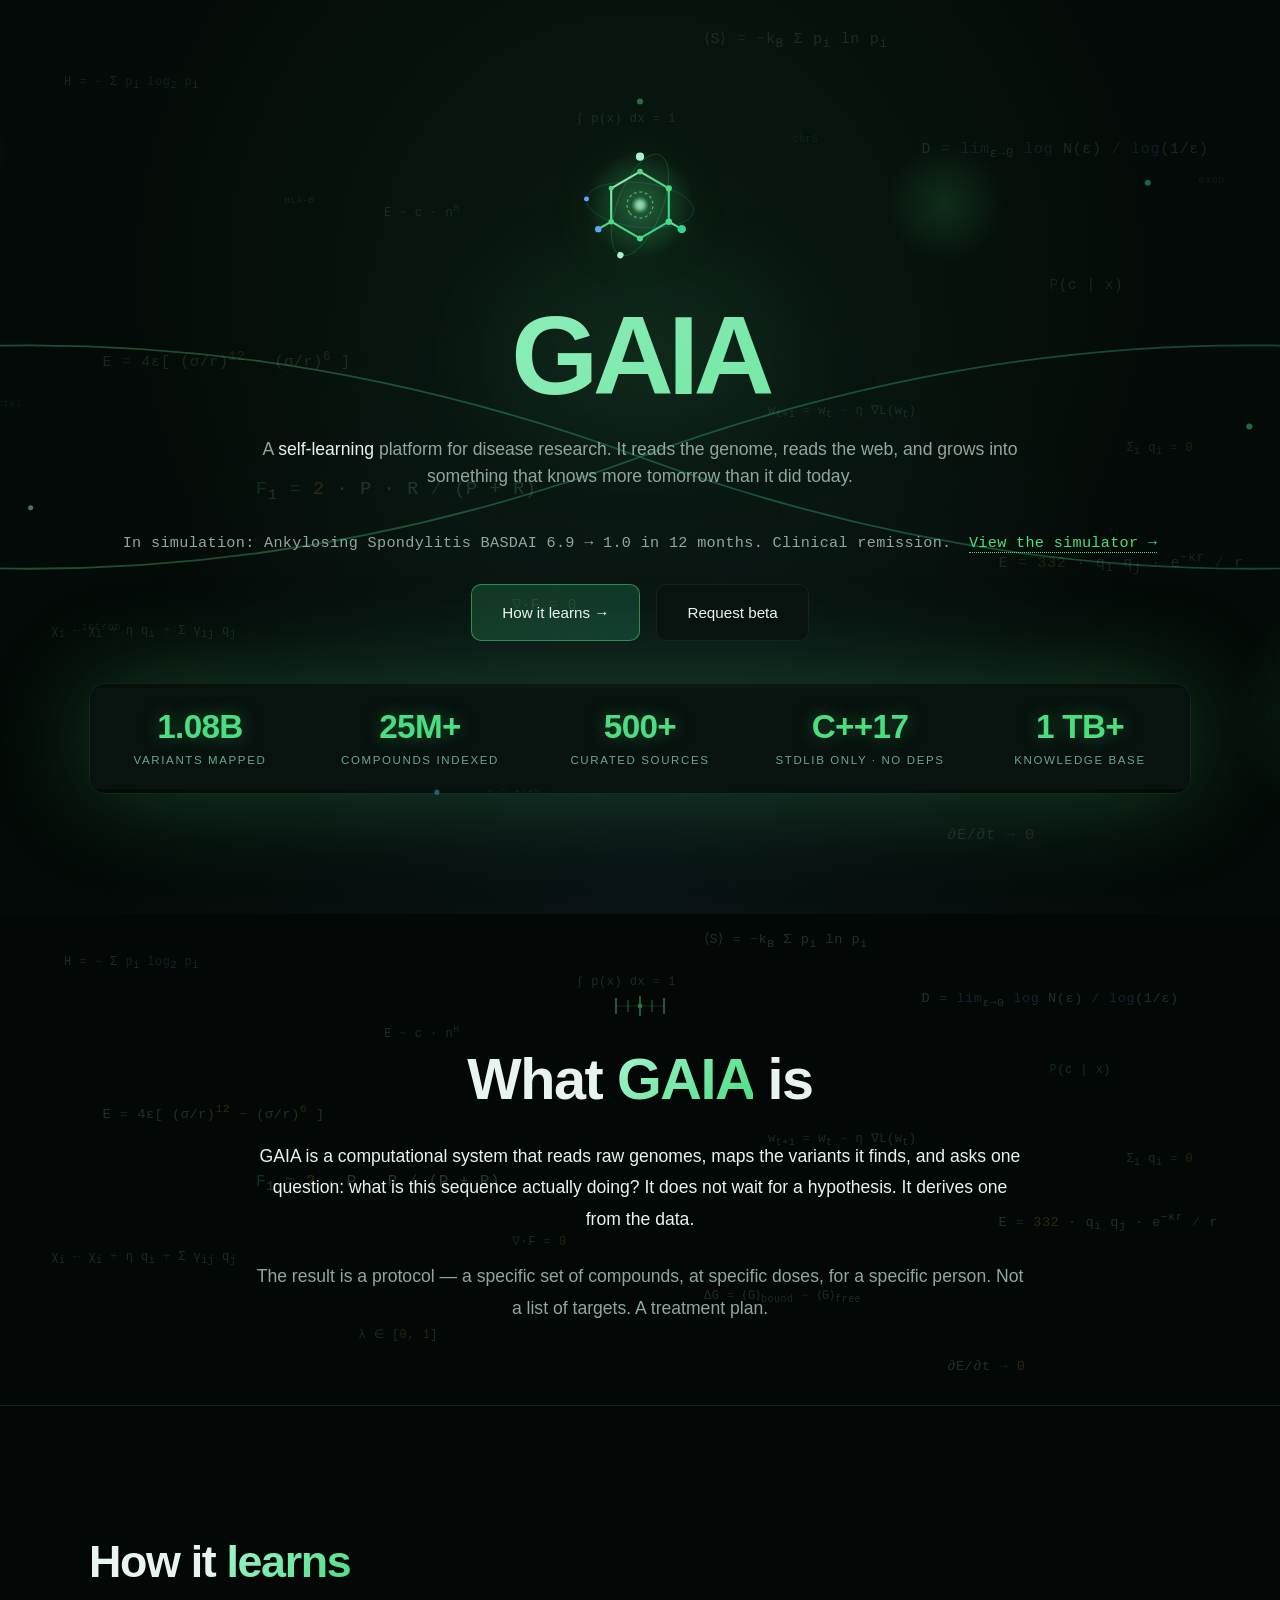
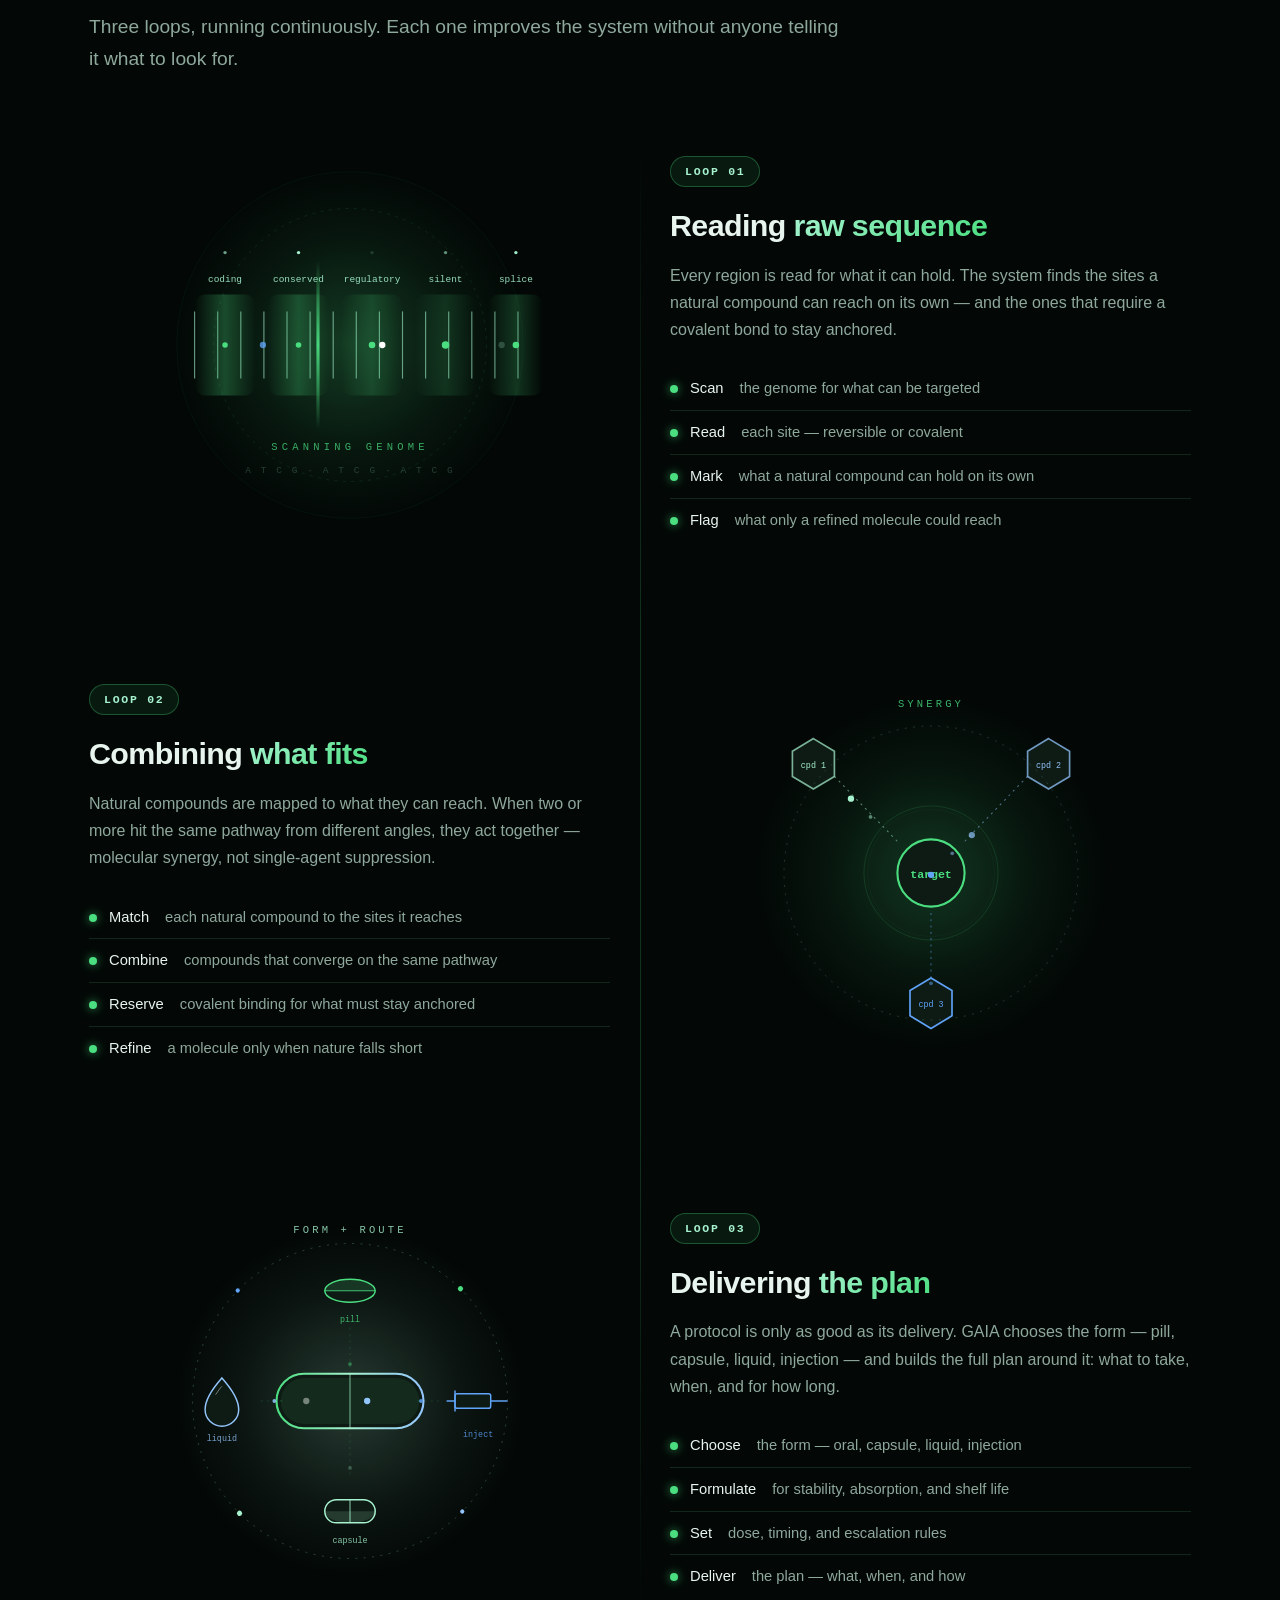
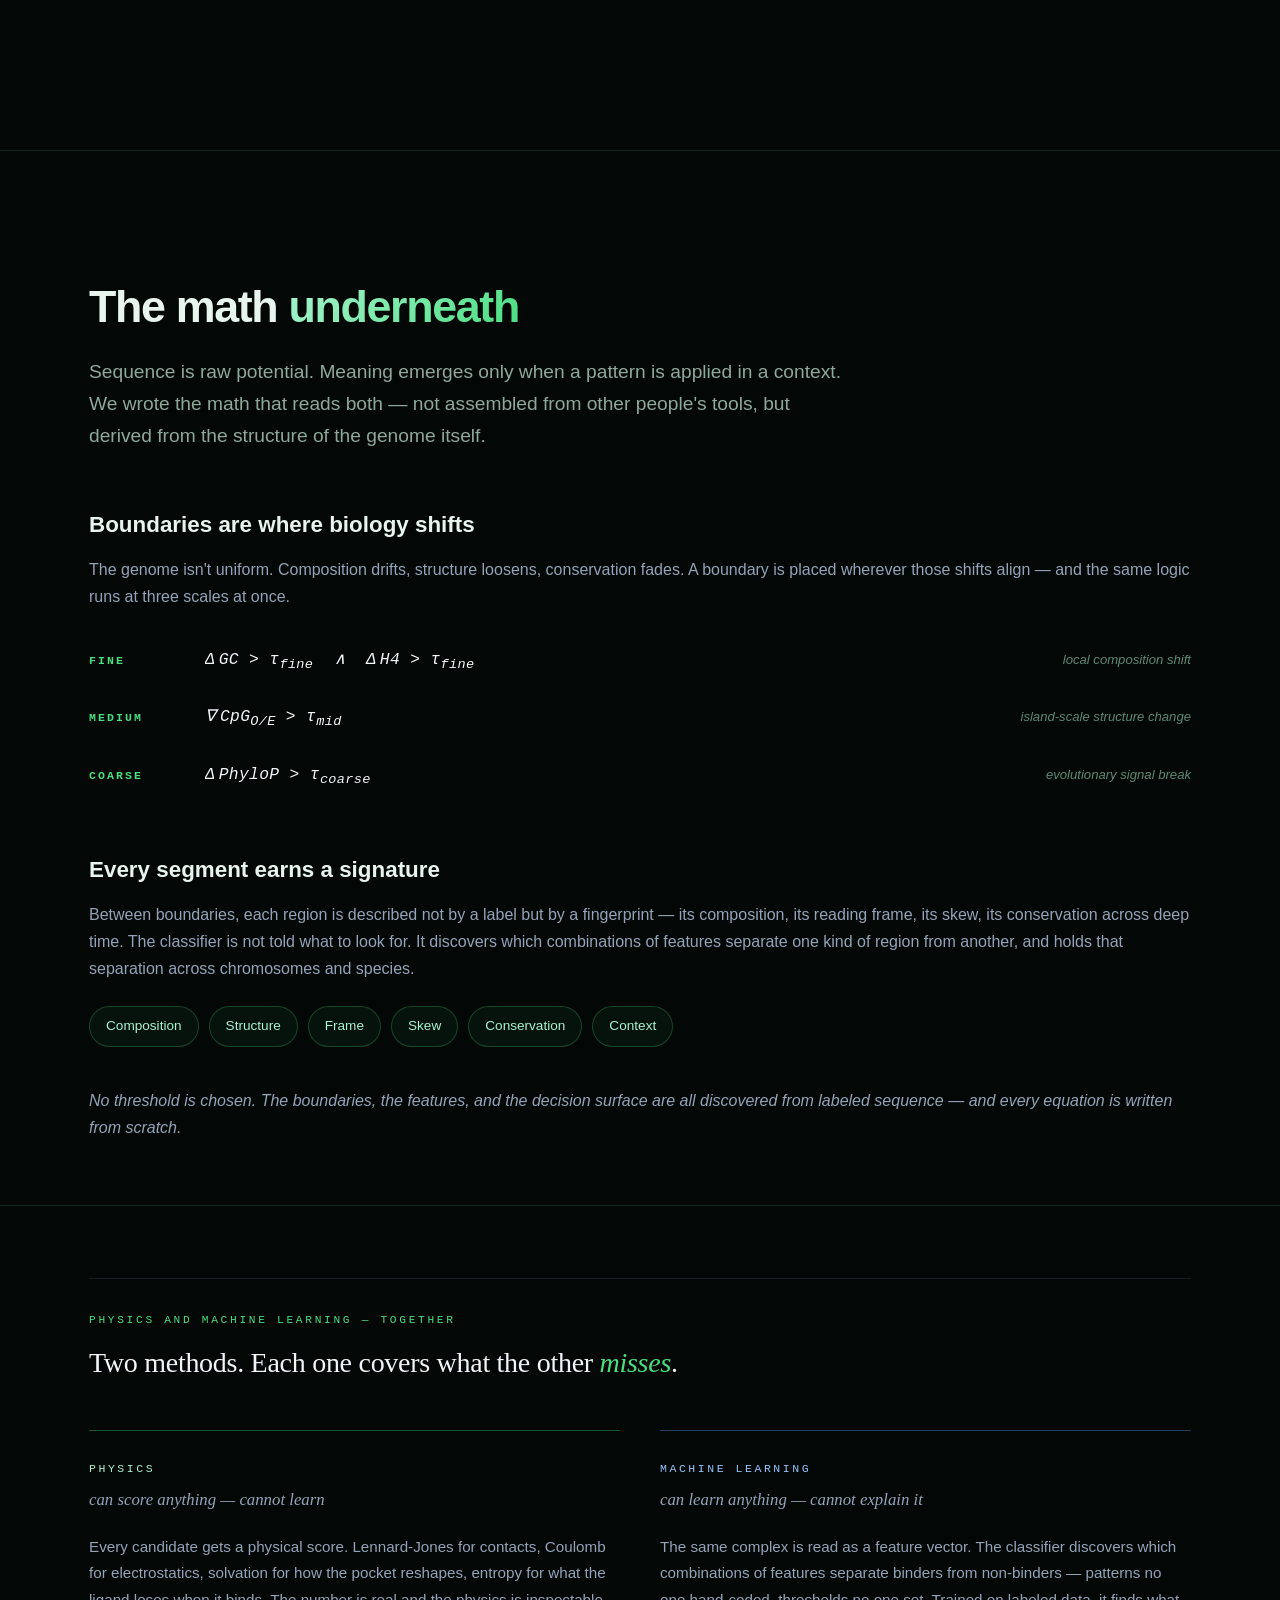
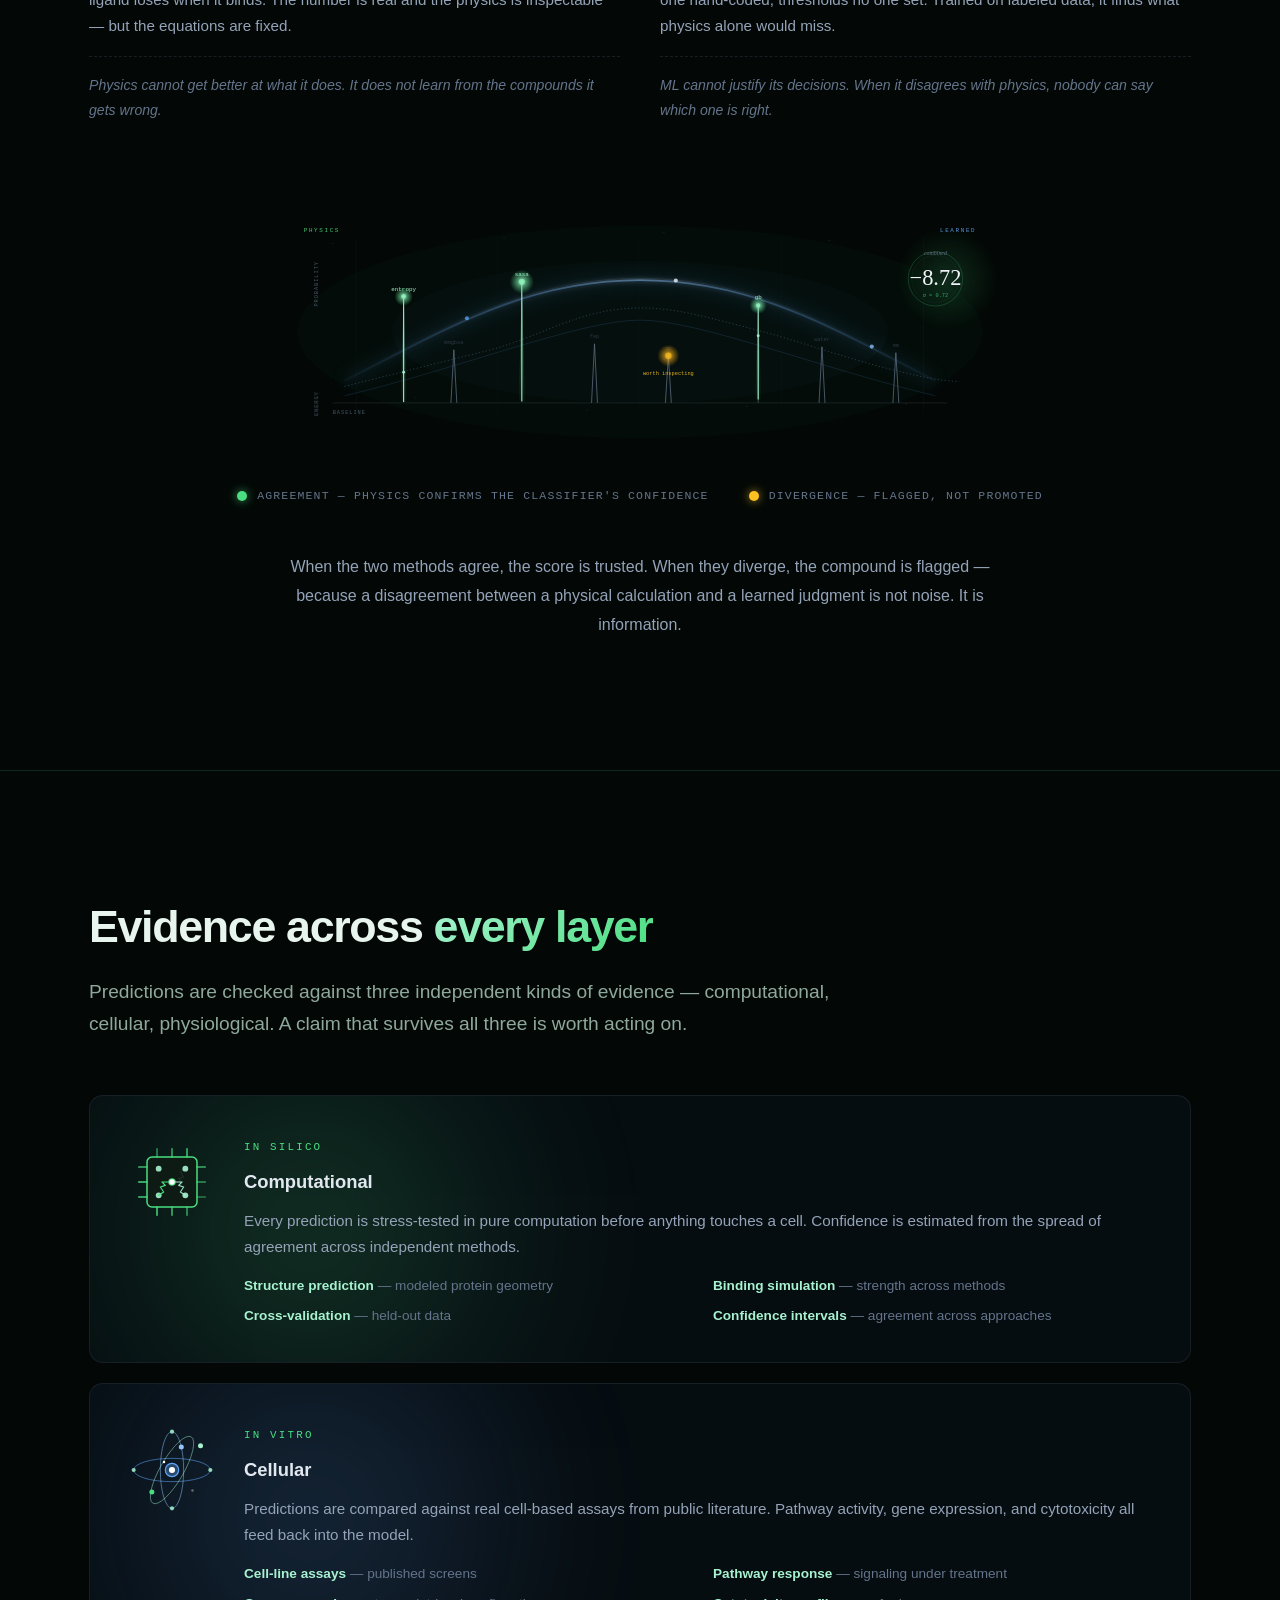
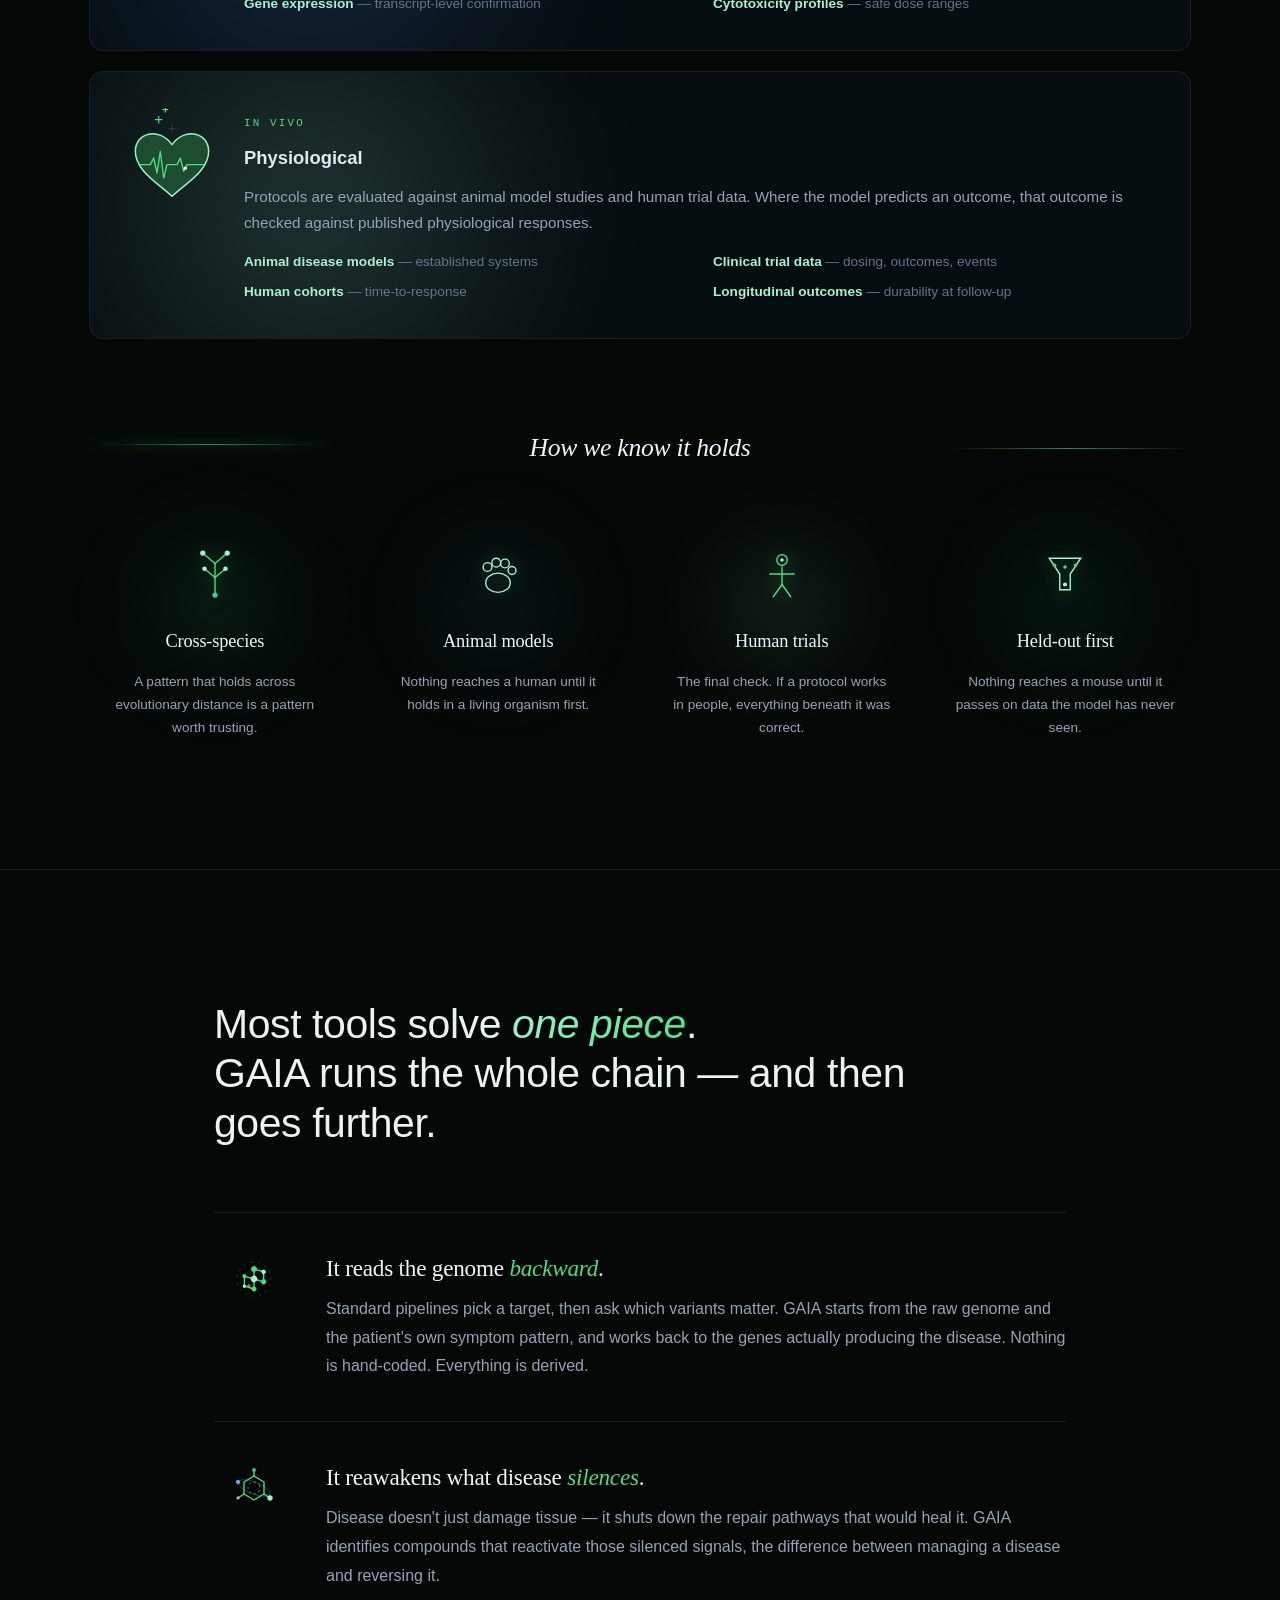
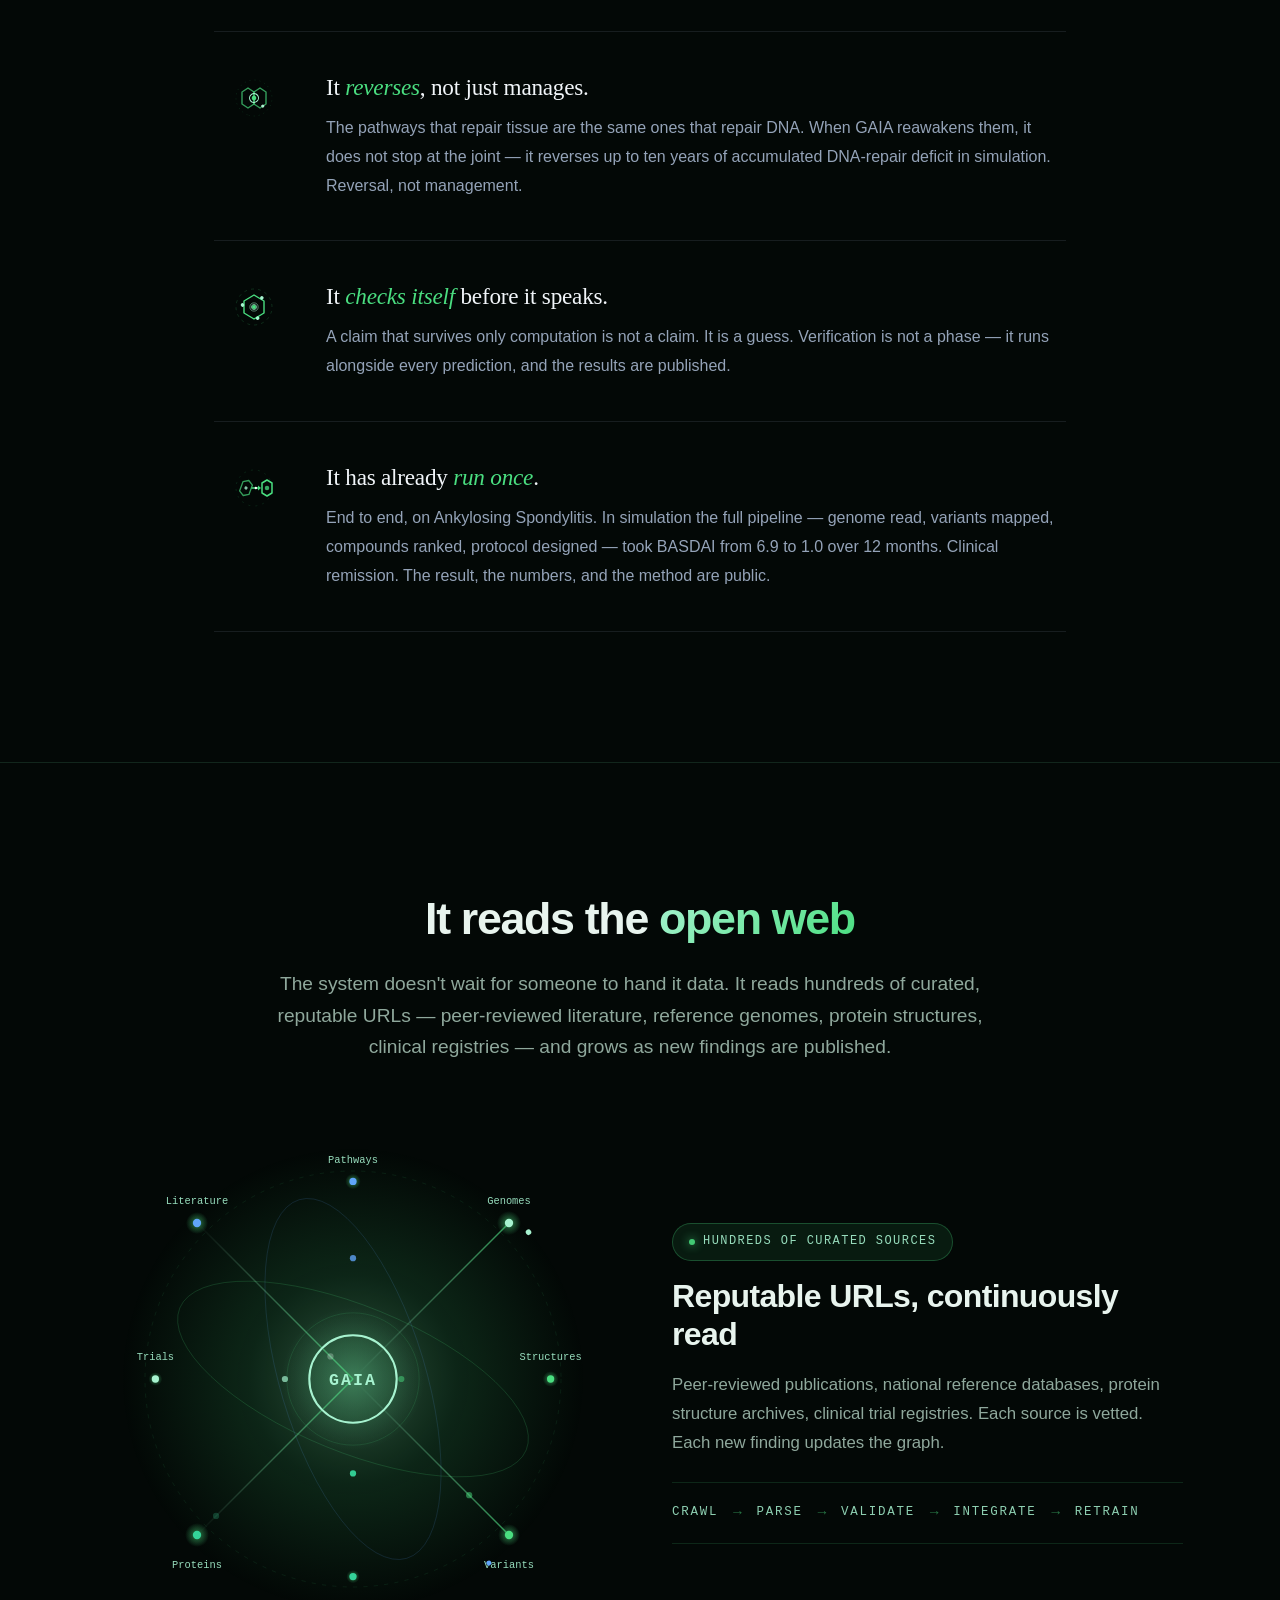
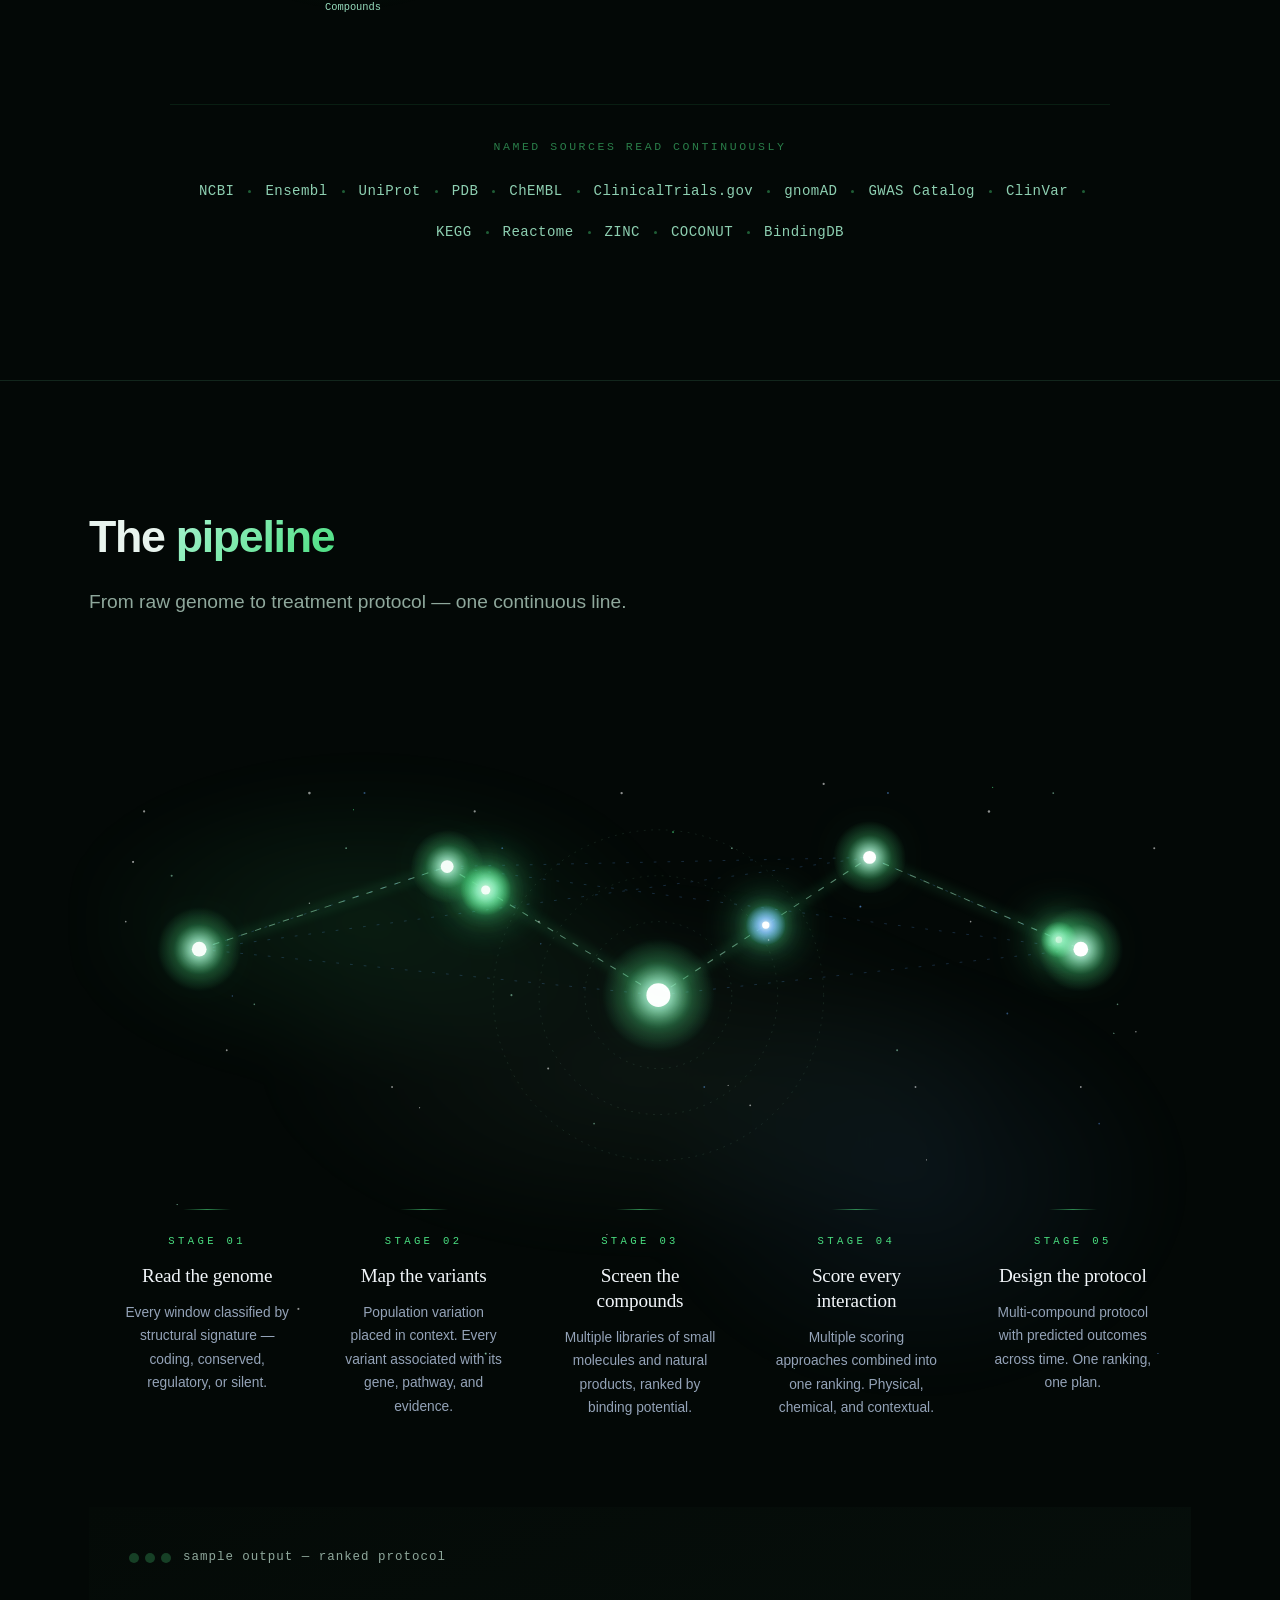
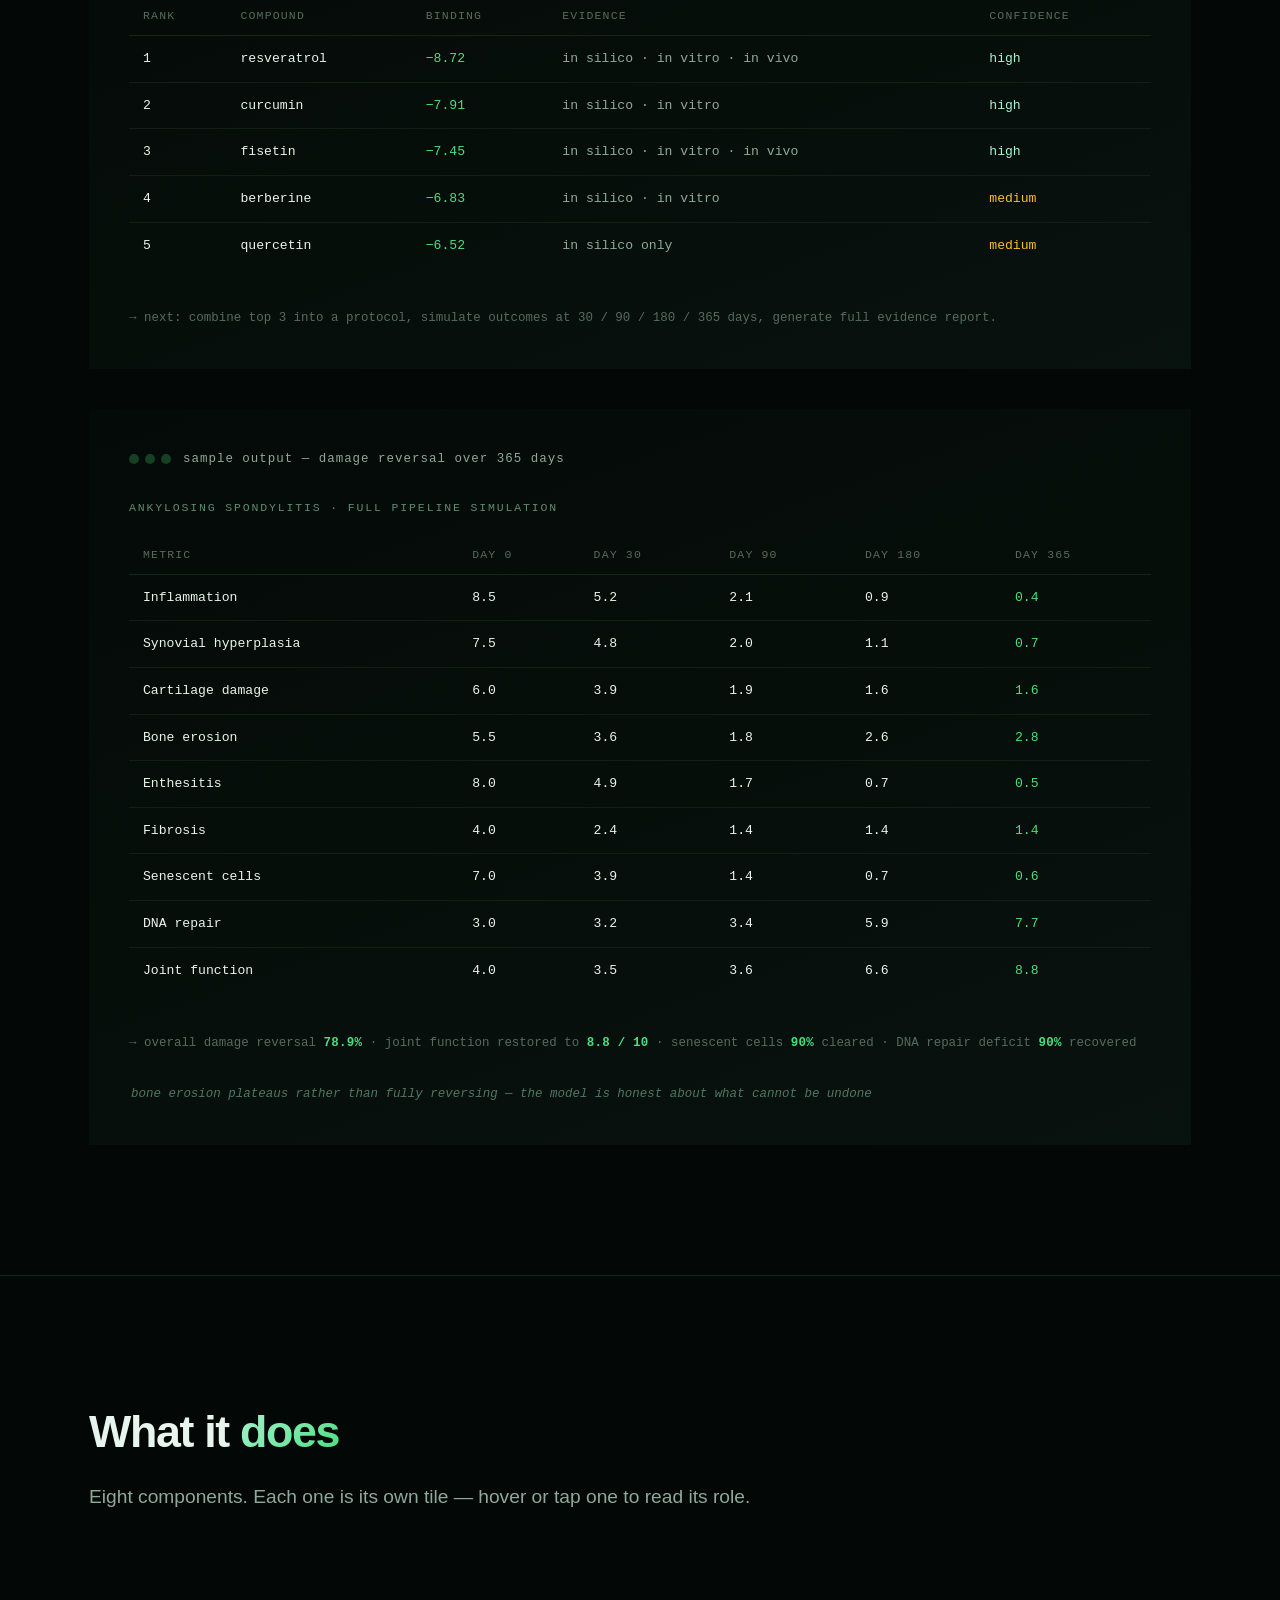
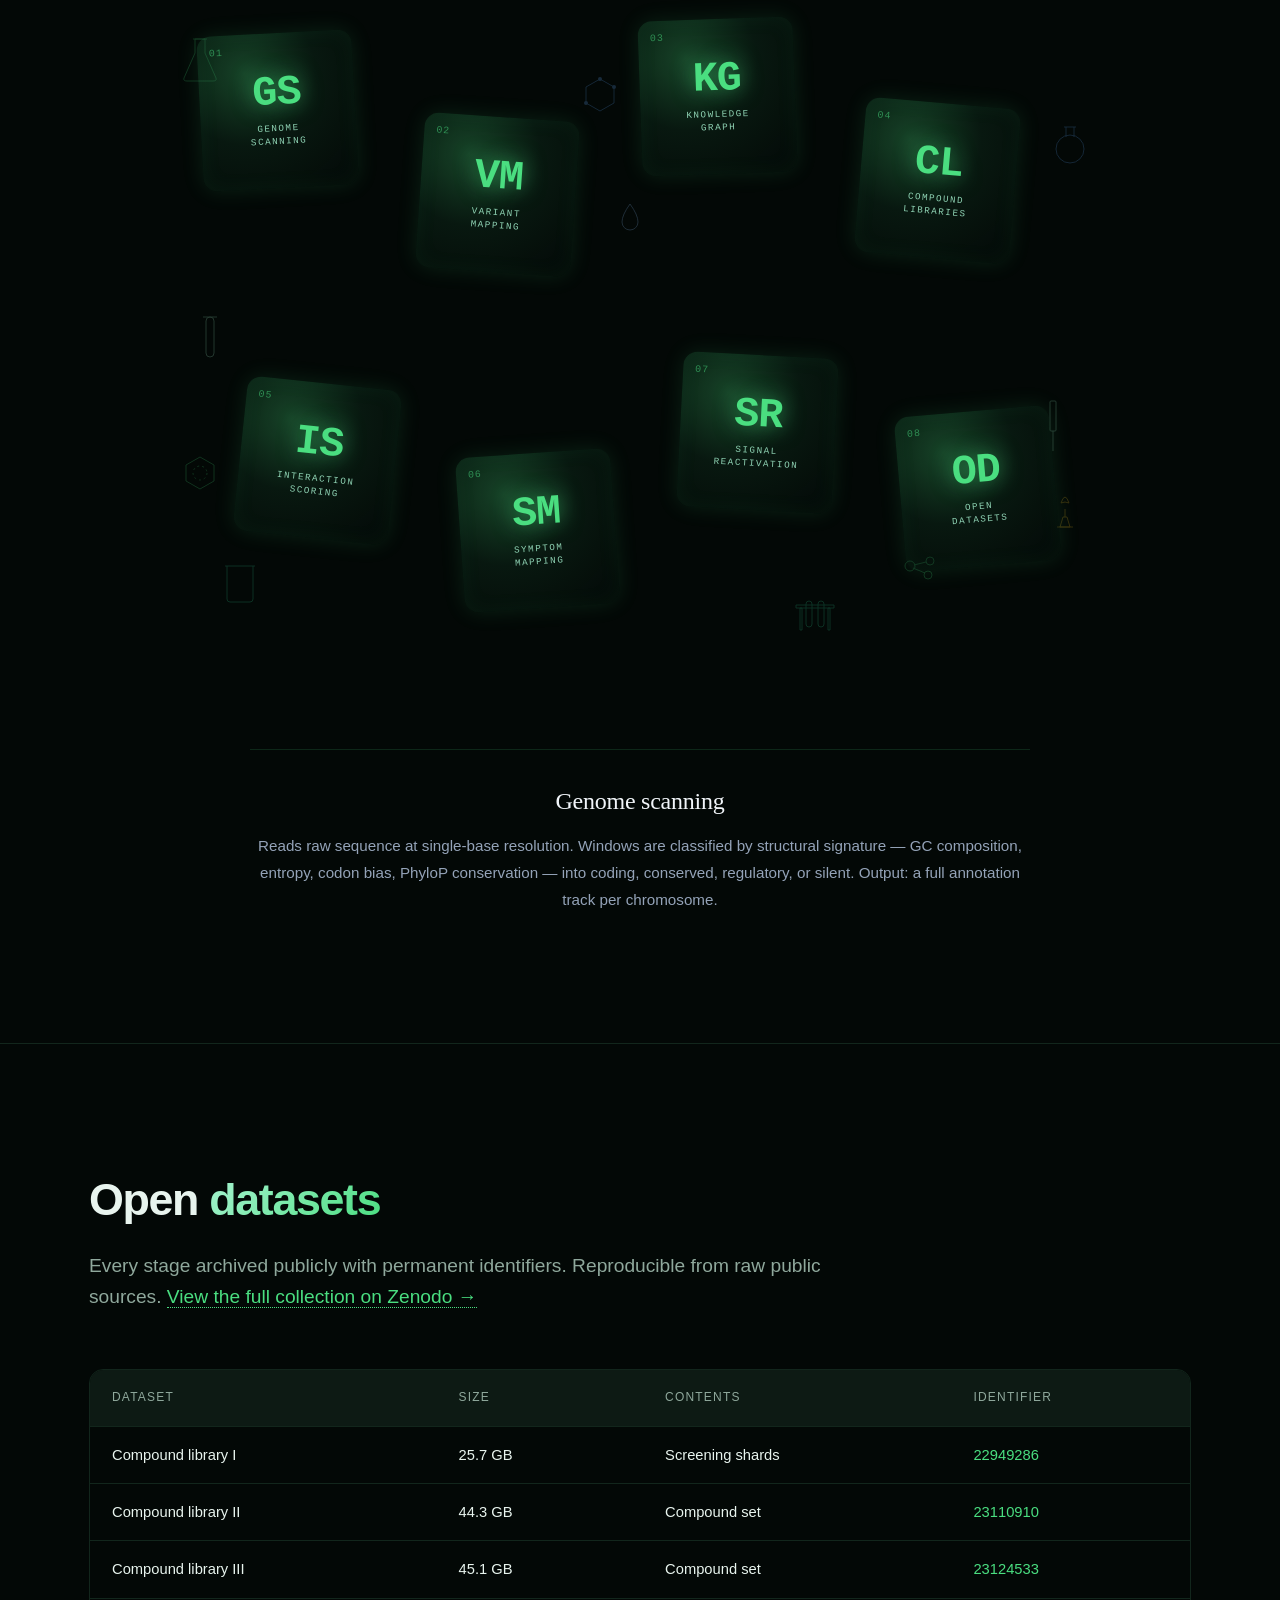
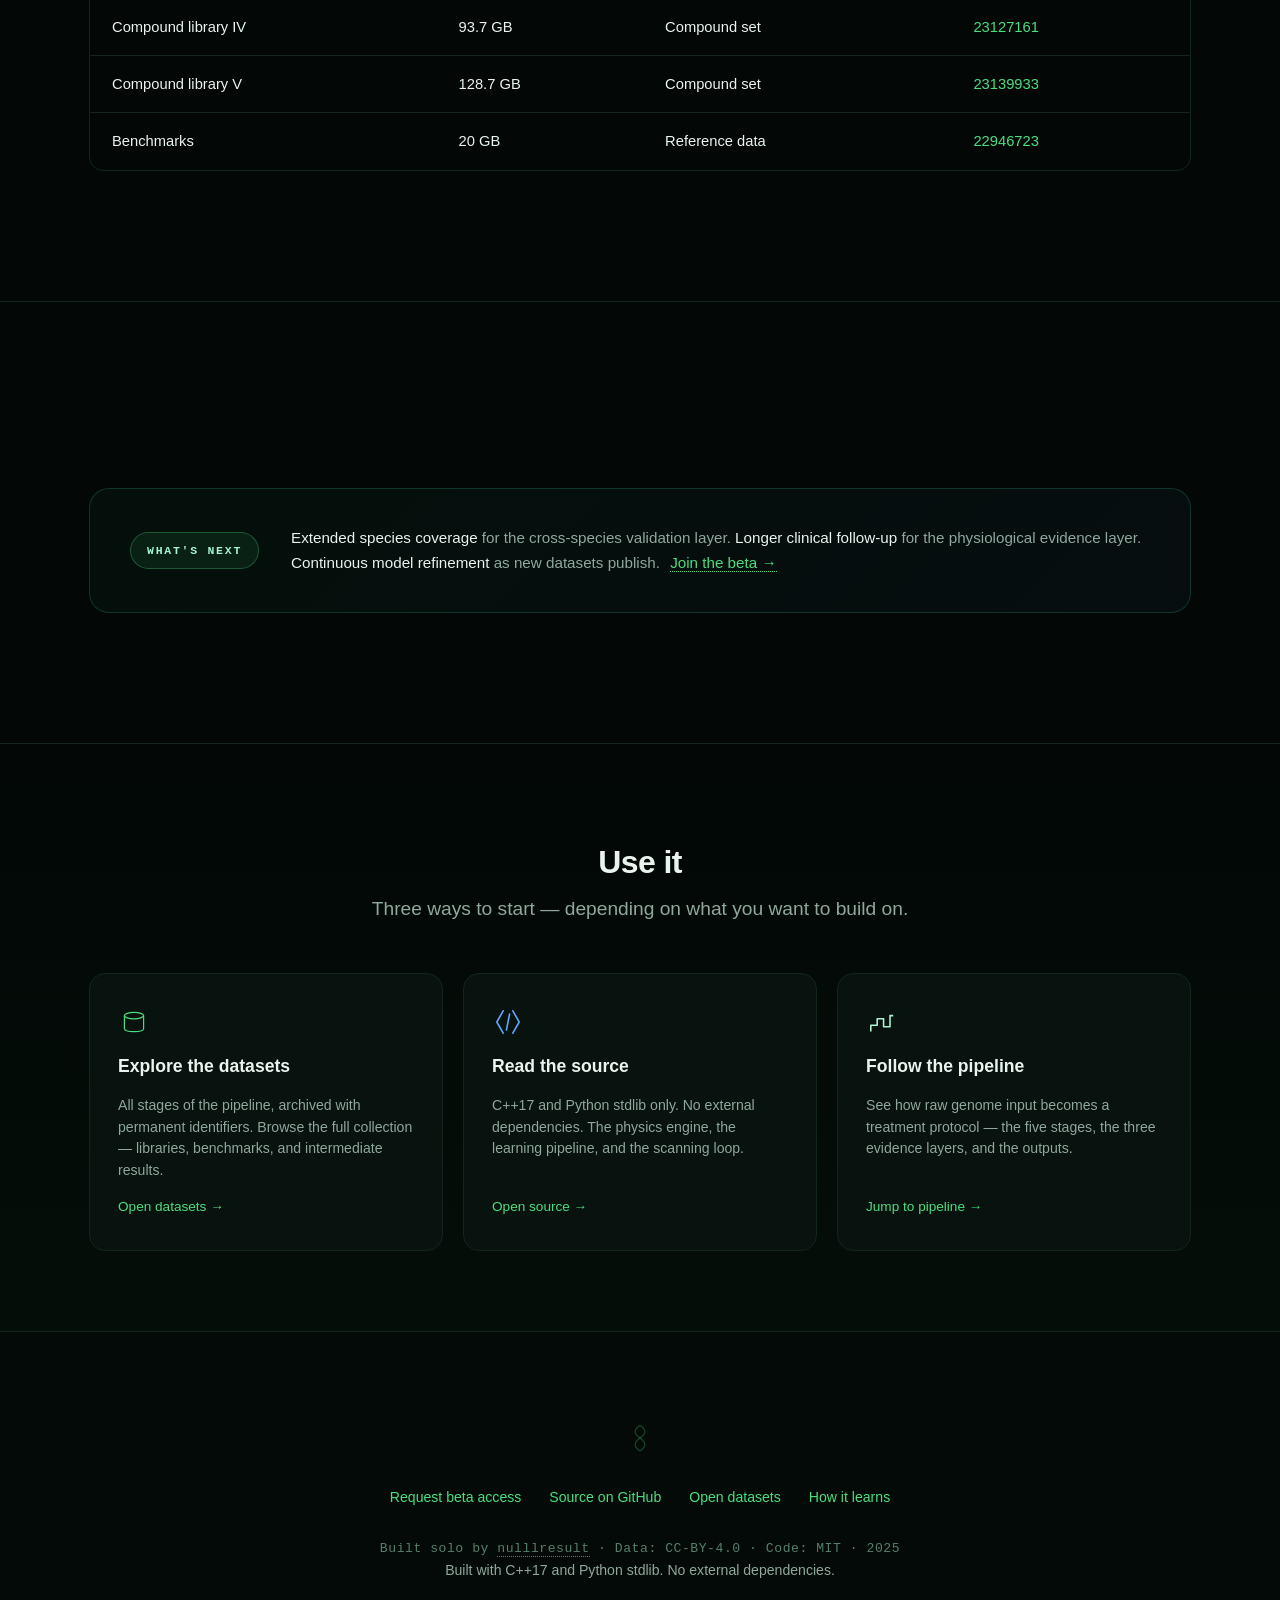
==== commit 0d6545f6: "Fix PC view only (restore background, fix font size). Do not touch mobile." ====
--- a/index.html
+++ b/index.html
@@ -5,20 +5,7 @@
 <meta name="viewport" content="width=device-width, initial-scale=1.0">
 <title>GAIA — Self-Learning Platform for Disease Research</title>
 <meta name="description" content="A self-learning platform for computational disease research. Scans genomes, scans the web, and builds knowledge that grows.">
-<link rel="stylesheet" href="assets/style.css?v=36">
-<style>
-/* ============================================================
-   Kill the assets/style.css grid + glow pseudo-elements.
-   They were causing the diagonal line across the page.
-   ============================================================ */
-html body::before,
-html body::after {
-    display: none !important;
-    content: none !important;
-    background: none !important;
-    animation: none !important;
-}
-</style>
+<link rel="stylesheet" href="assets/style.css?v=100">
 <style>
 /* ============================================================
    Math section — keep equations readable on mobile, no backgrounds
@@ -84,6 +71,26 @@
         text-align: left;
         font-size: 0.76rem;
         white-space: normal;
+    }
+}
+</style>
+<style>
+/* PC-ONLY FIX — Does not affect mobile */
+@media (min-width: 769px) {
+    /* Restore the background network for PC */
+    body::before, body::after {
+        display: block !important;
+    }
+    /* Fix the giant text */
+    body {
+        font-size: 16px !important;
+    }
+    .hero-content .tagline, 
+    #what-gaia-is p {
+        font-size: 1.1rem !important;
+        max-width: 800px !important;
+        margin-left: auto !important;
+        margin-right: auto !important;
     }
 }
 </style>
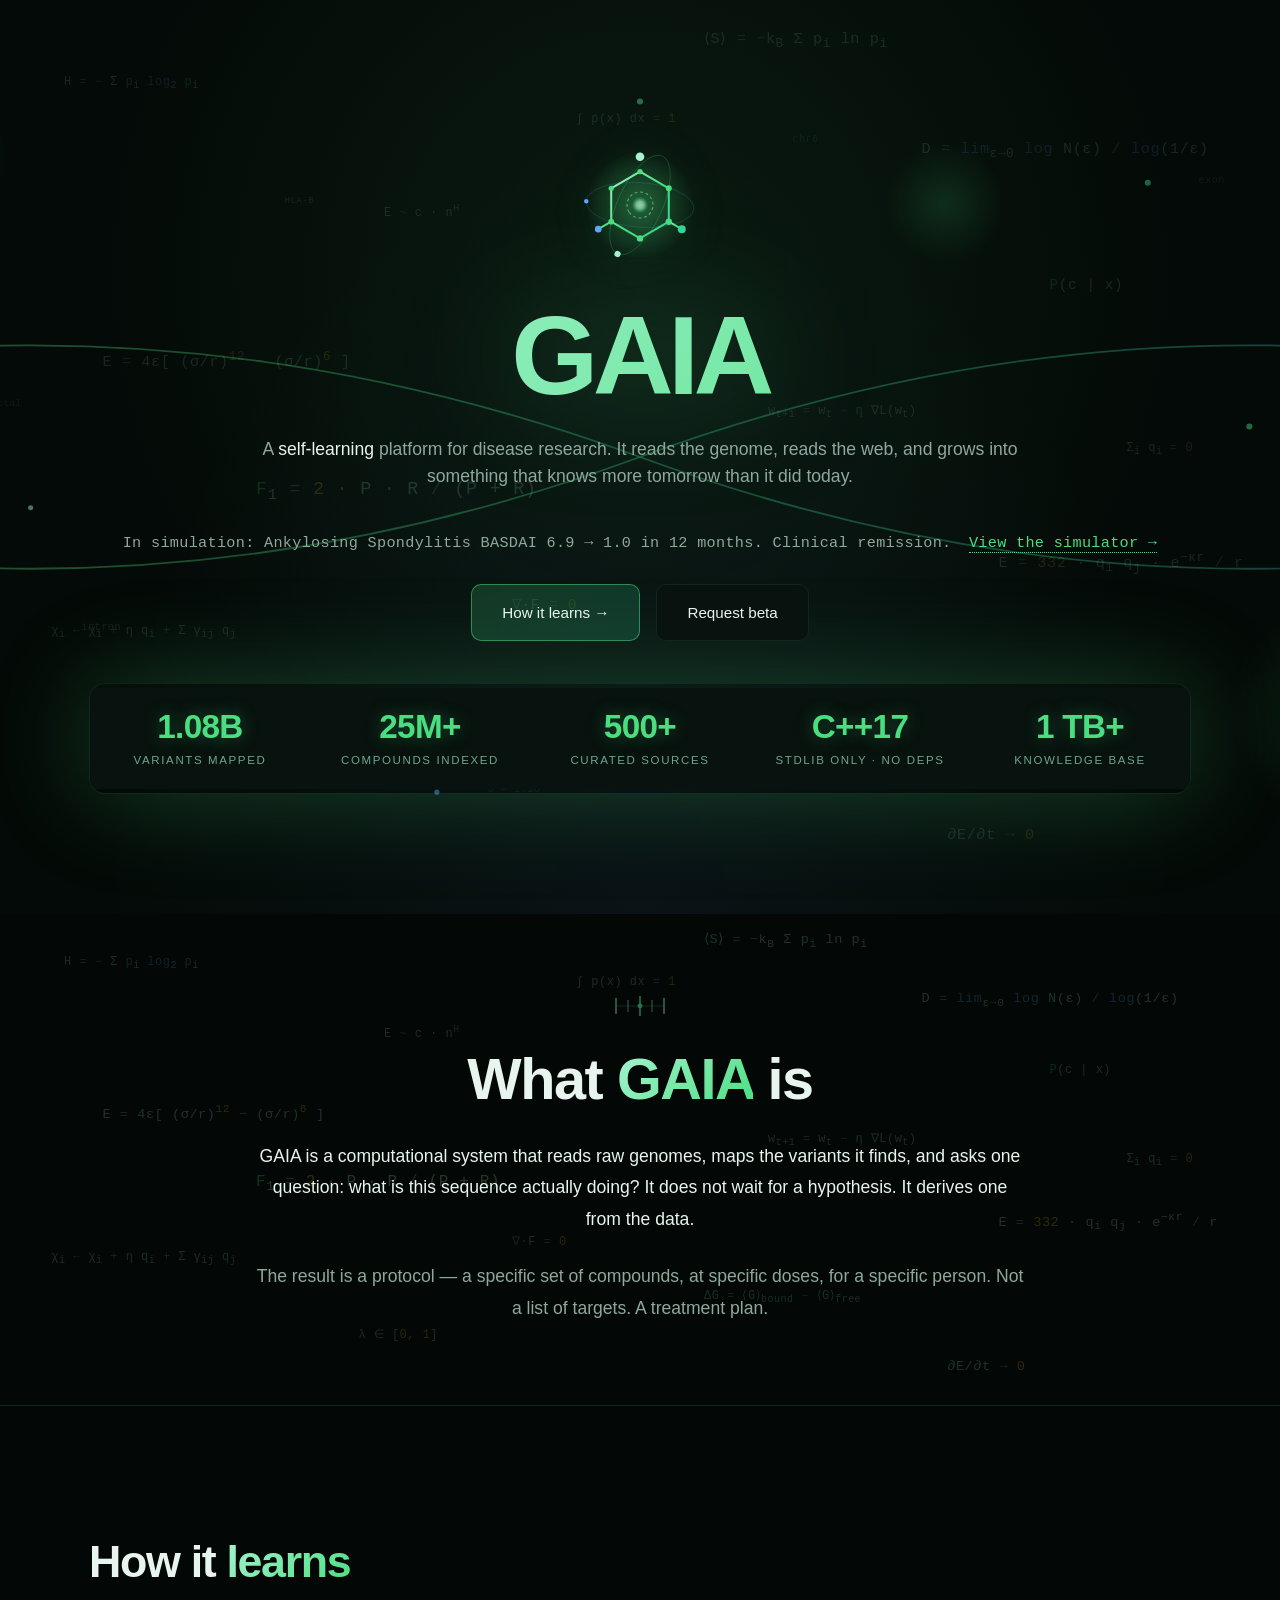
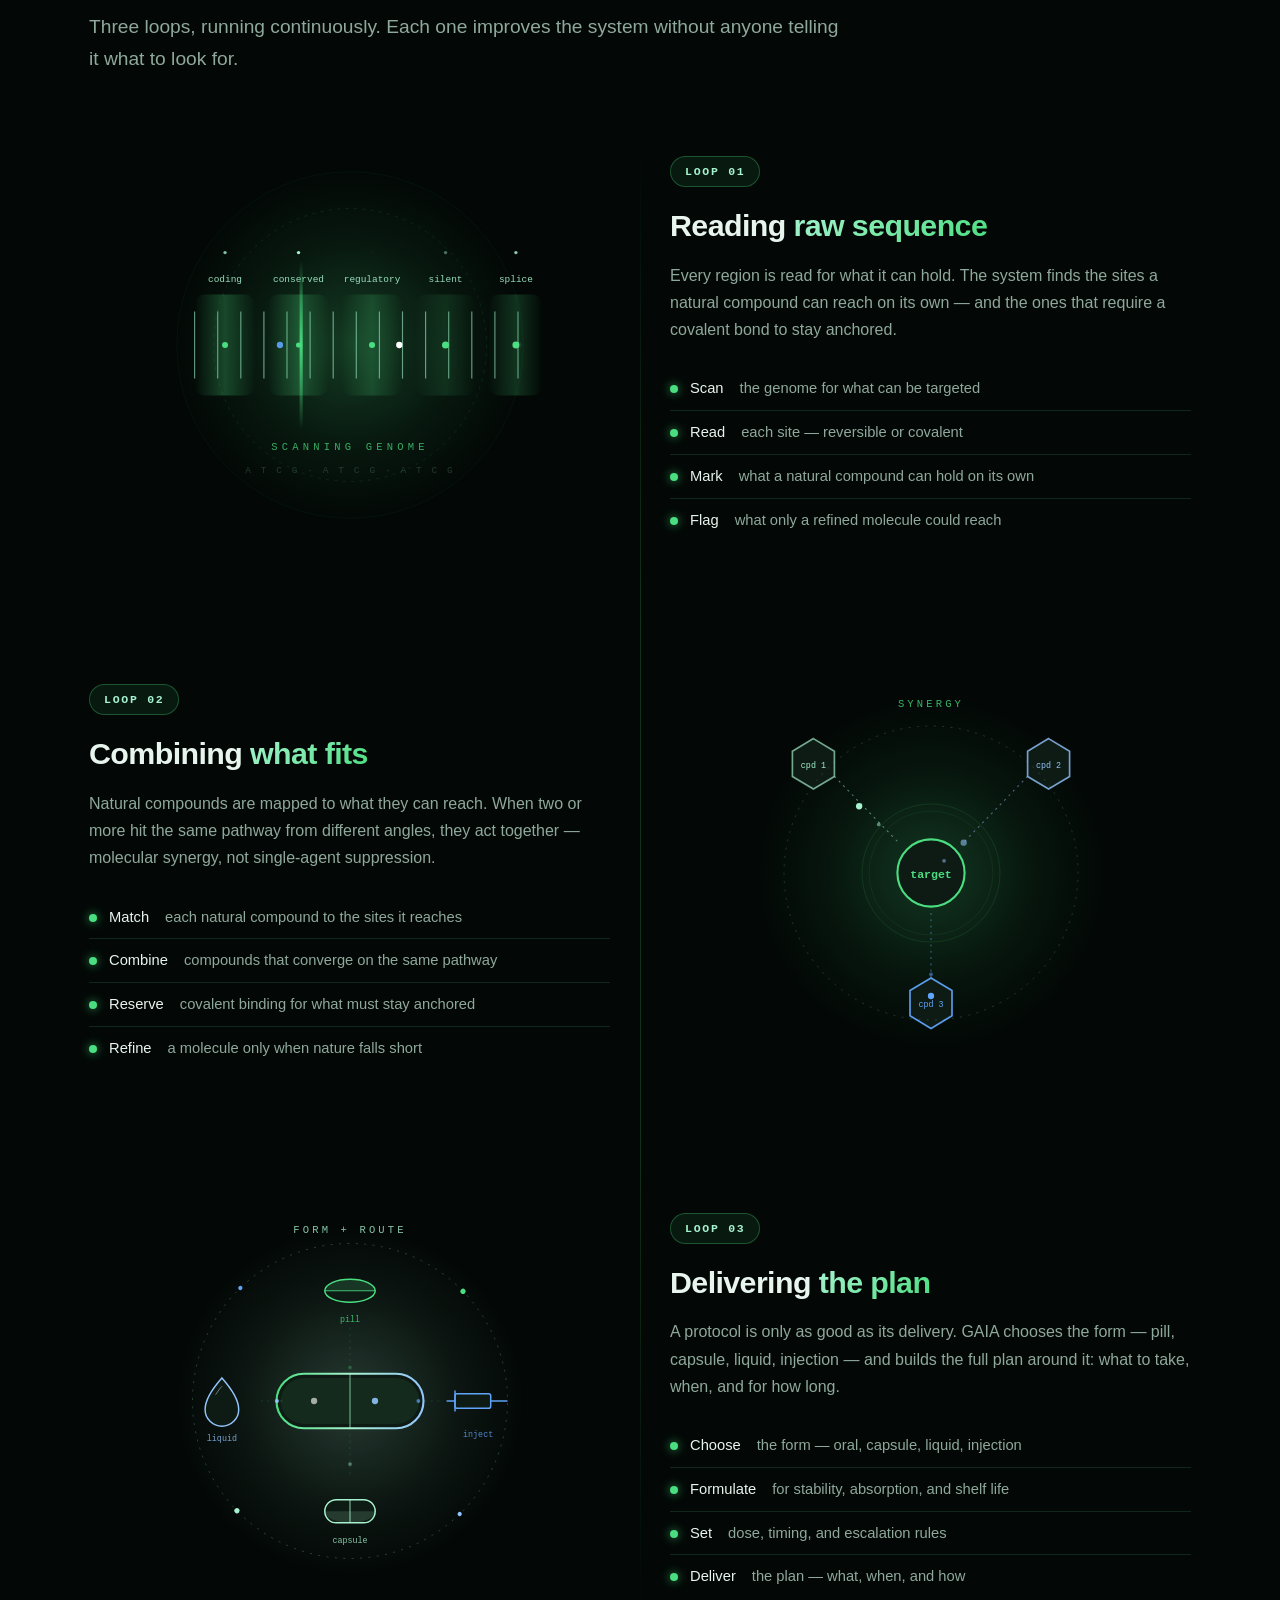
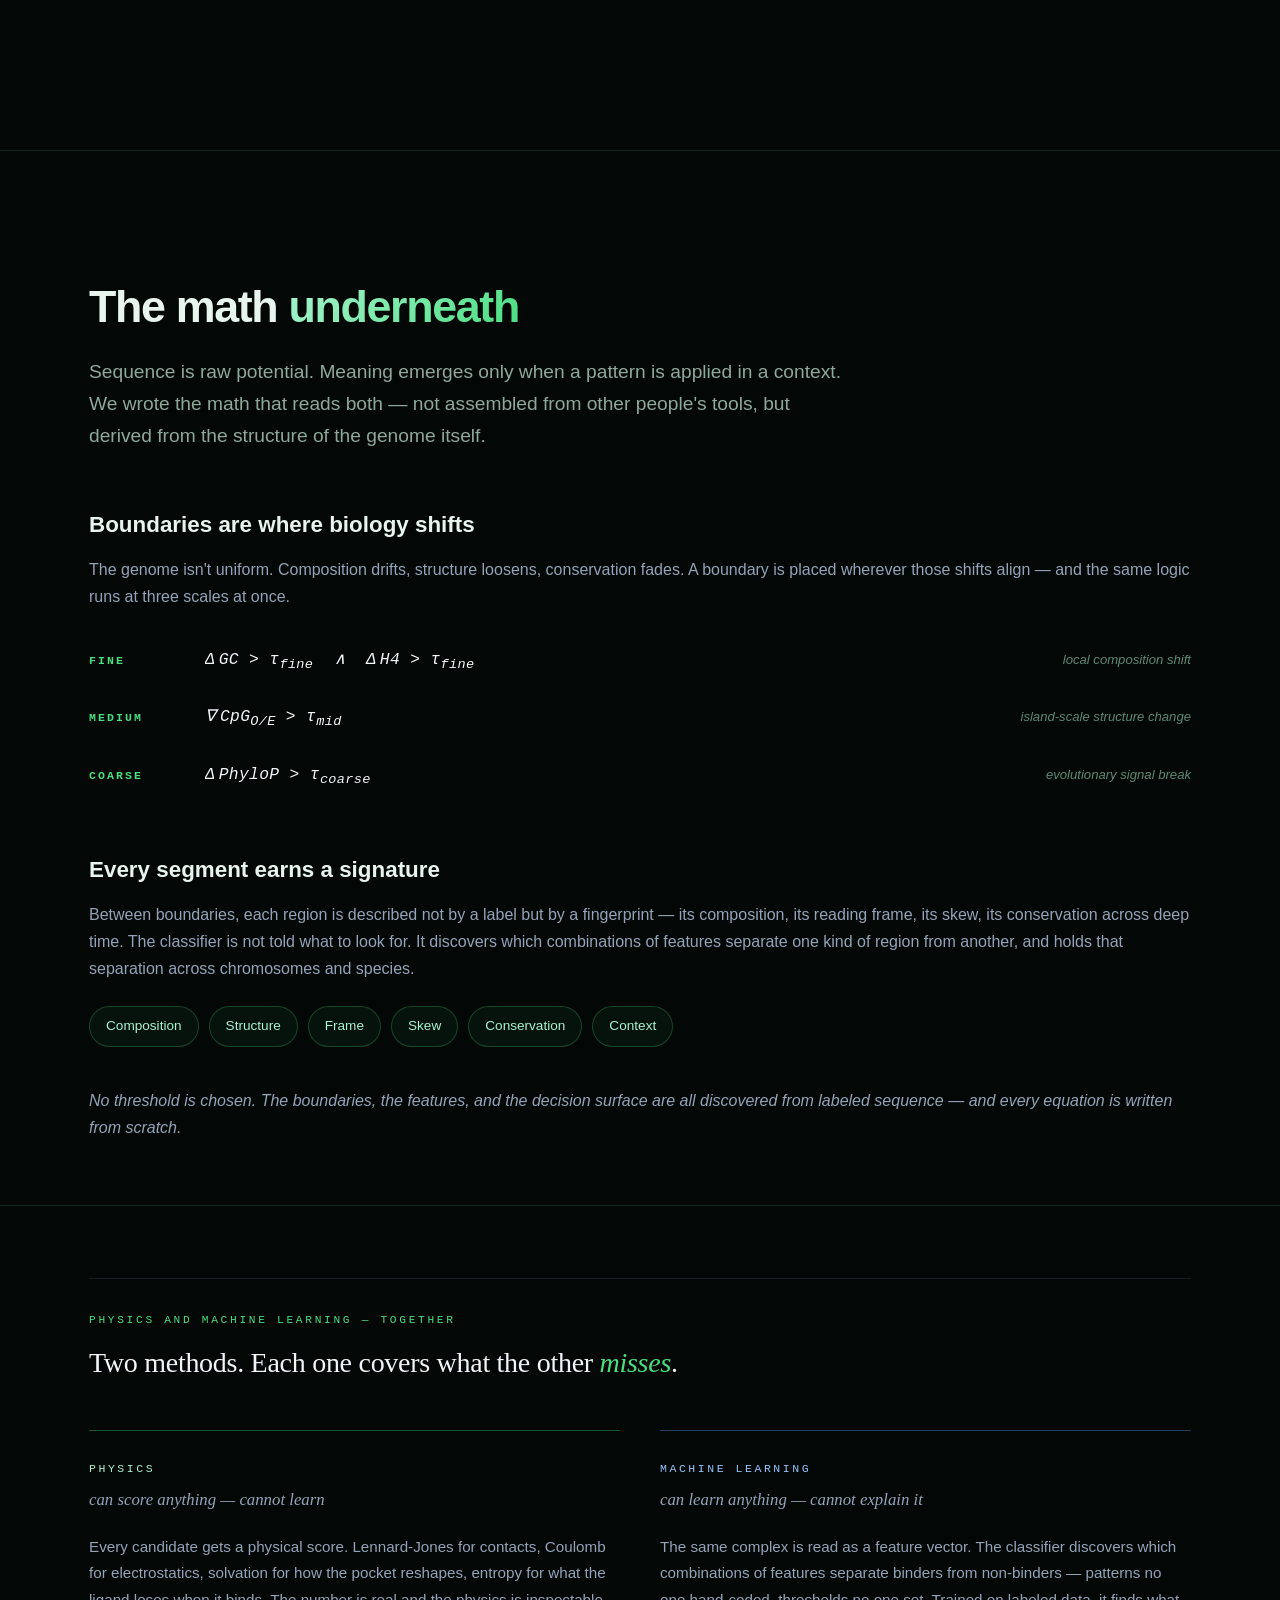
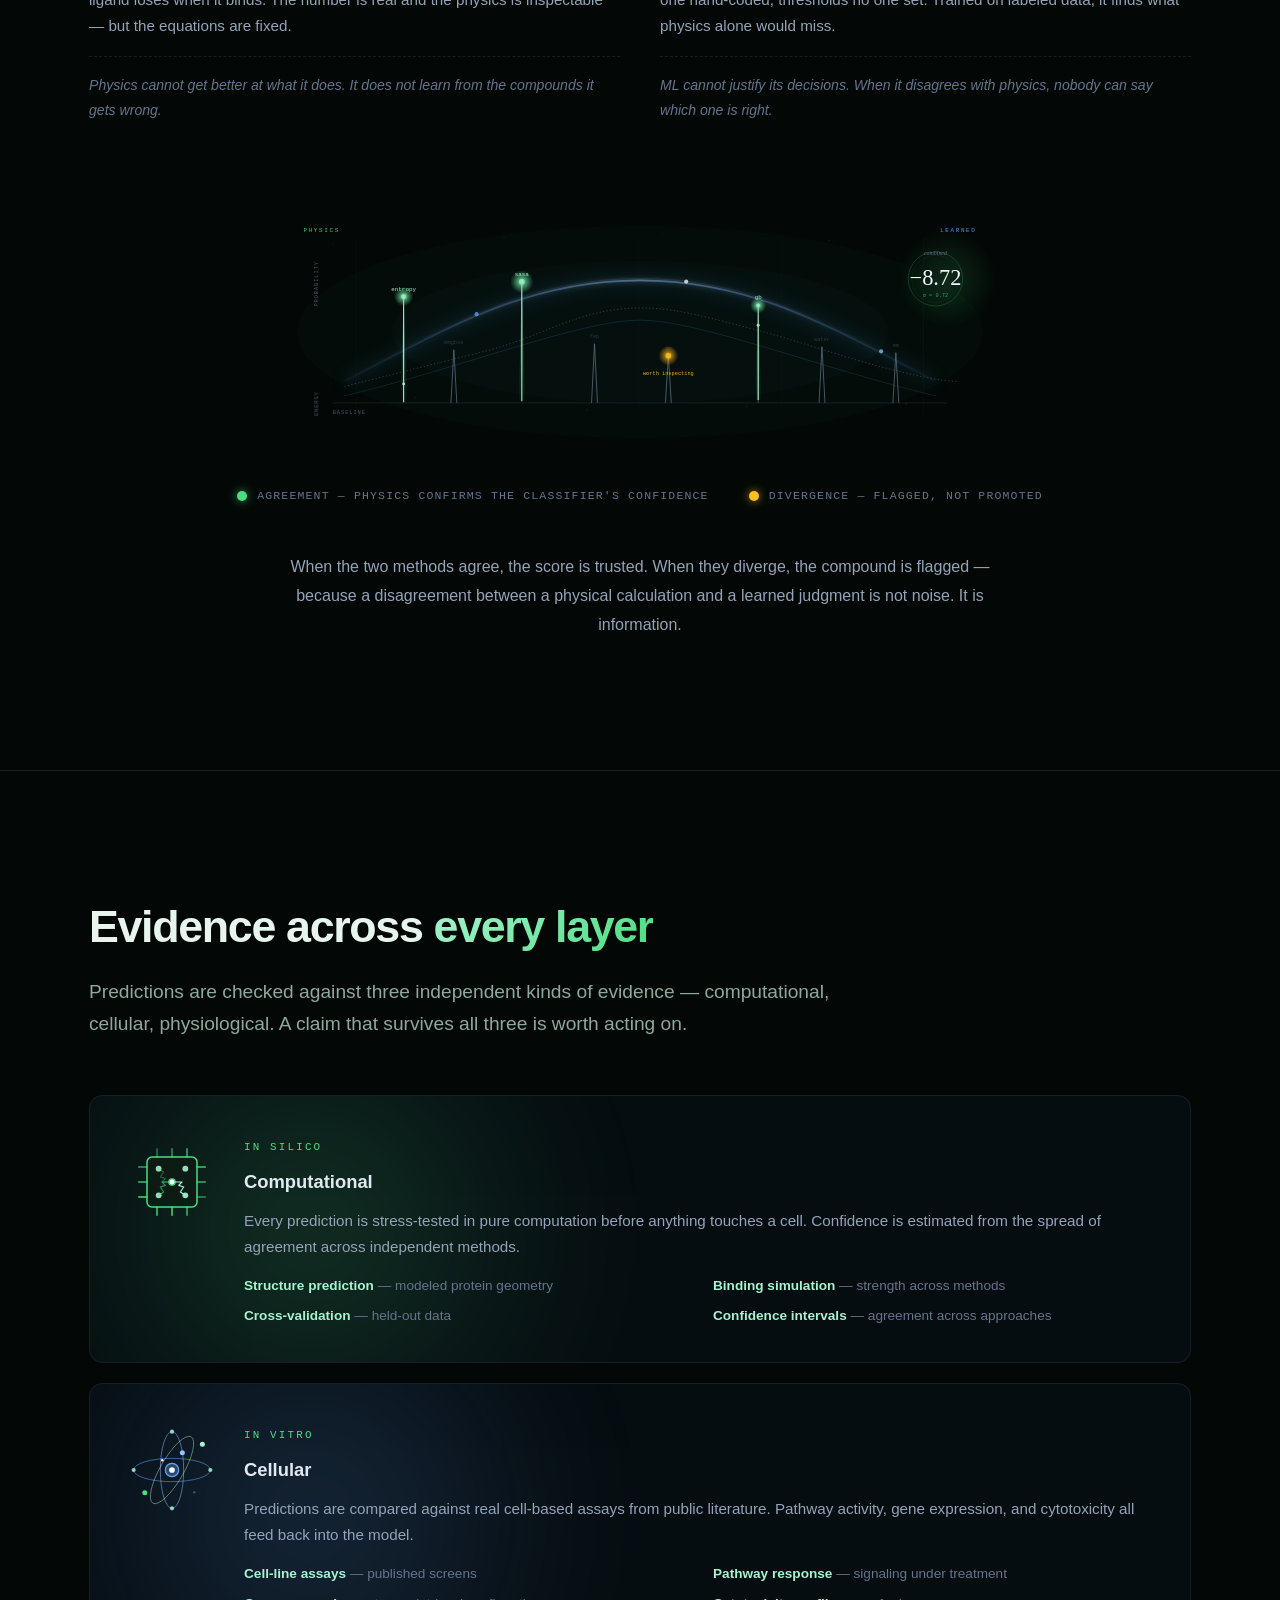
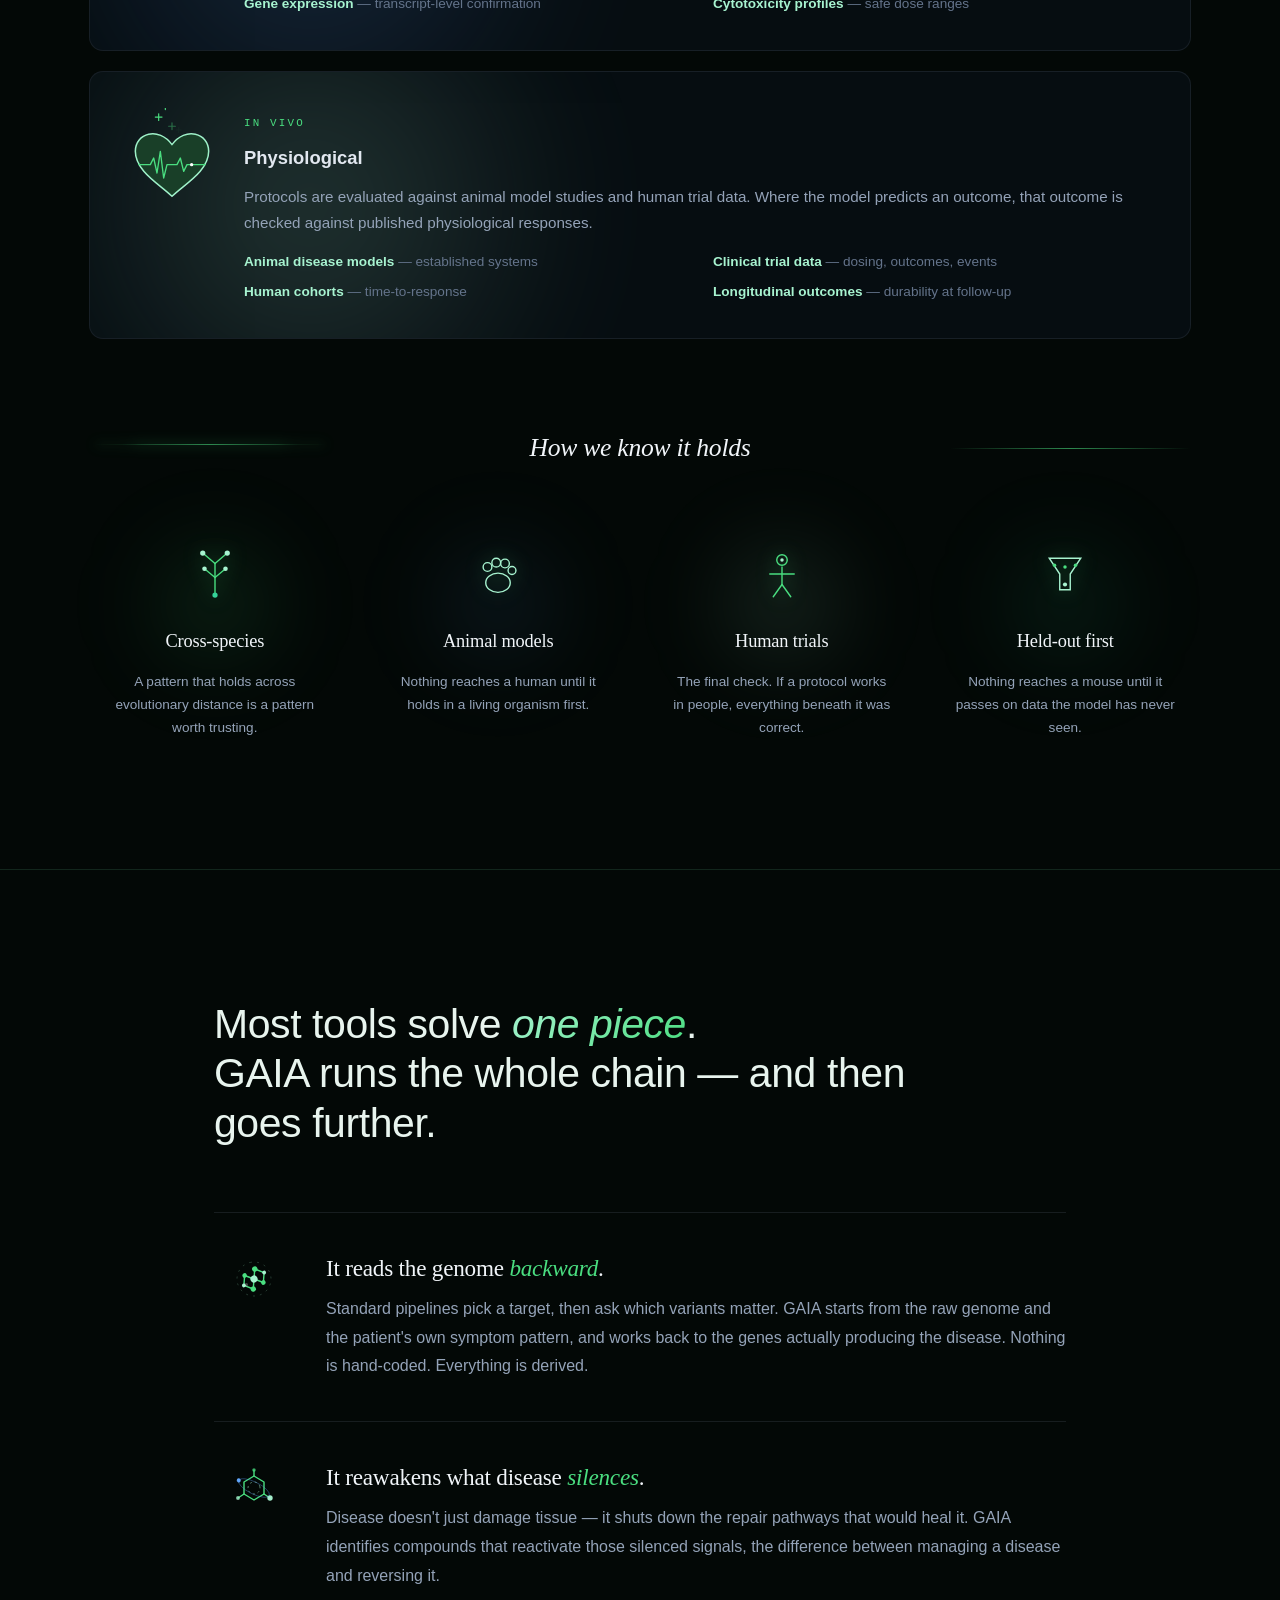
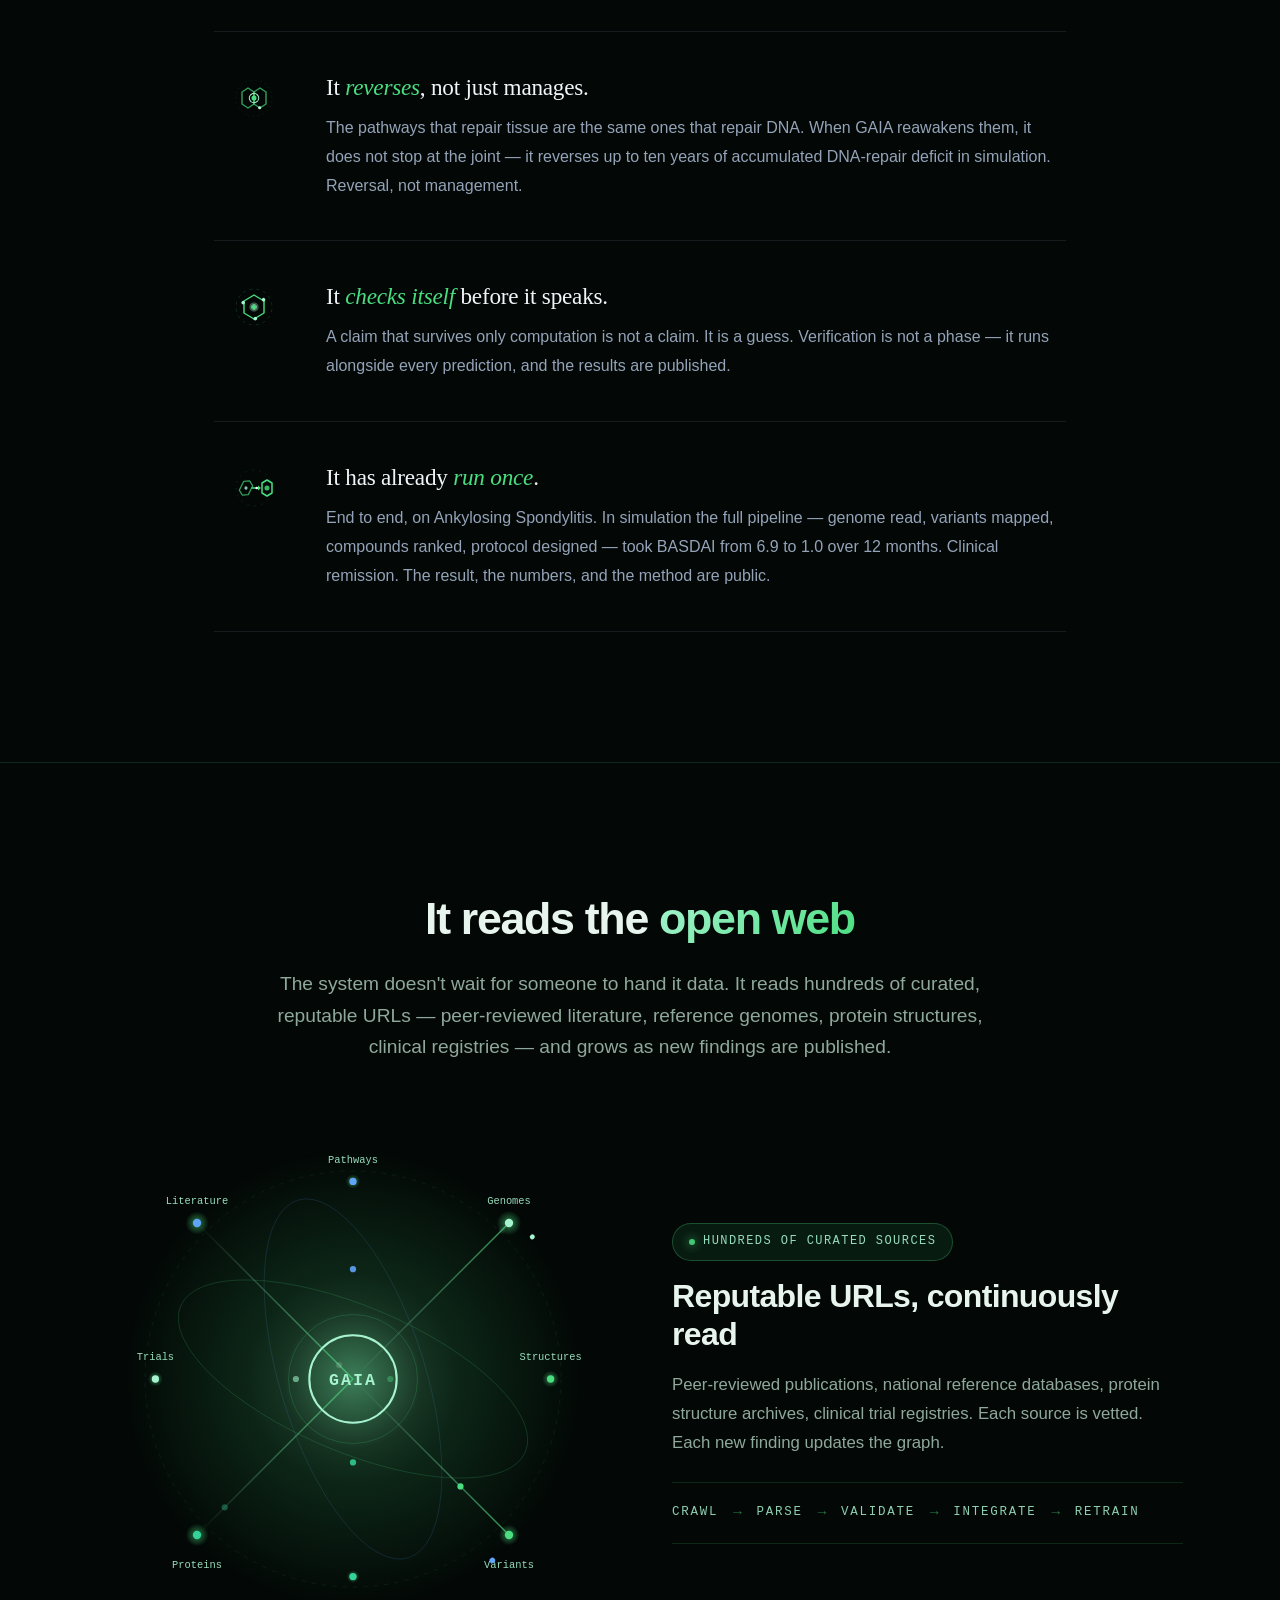
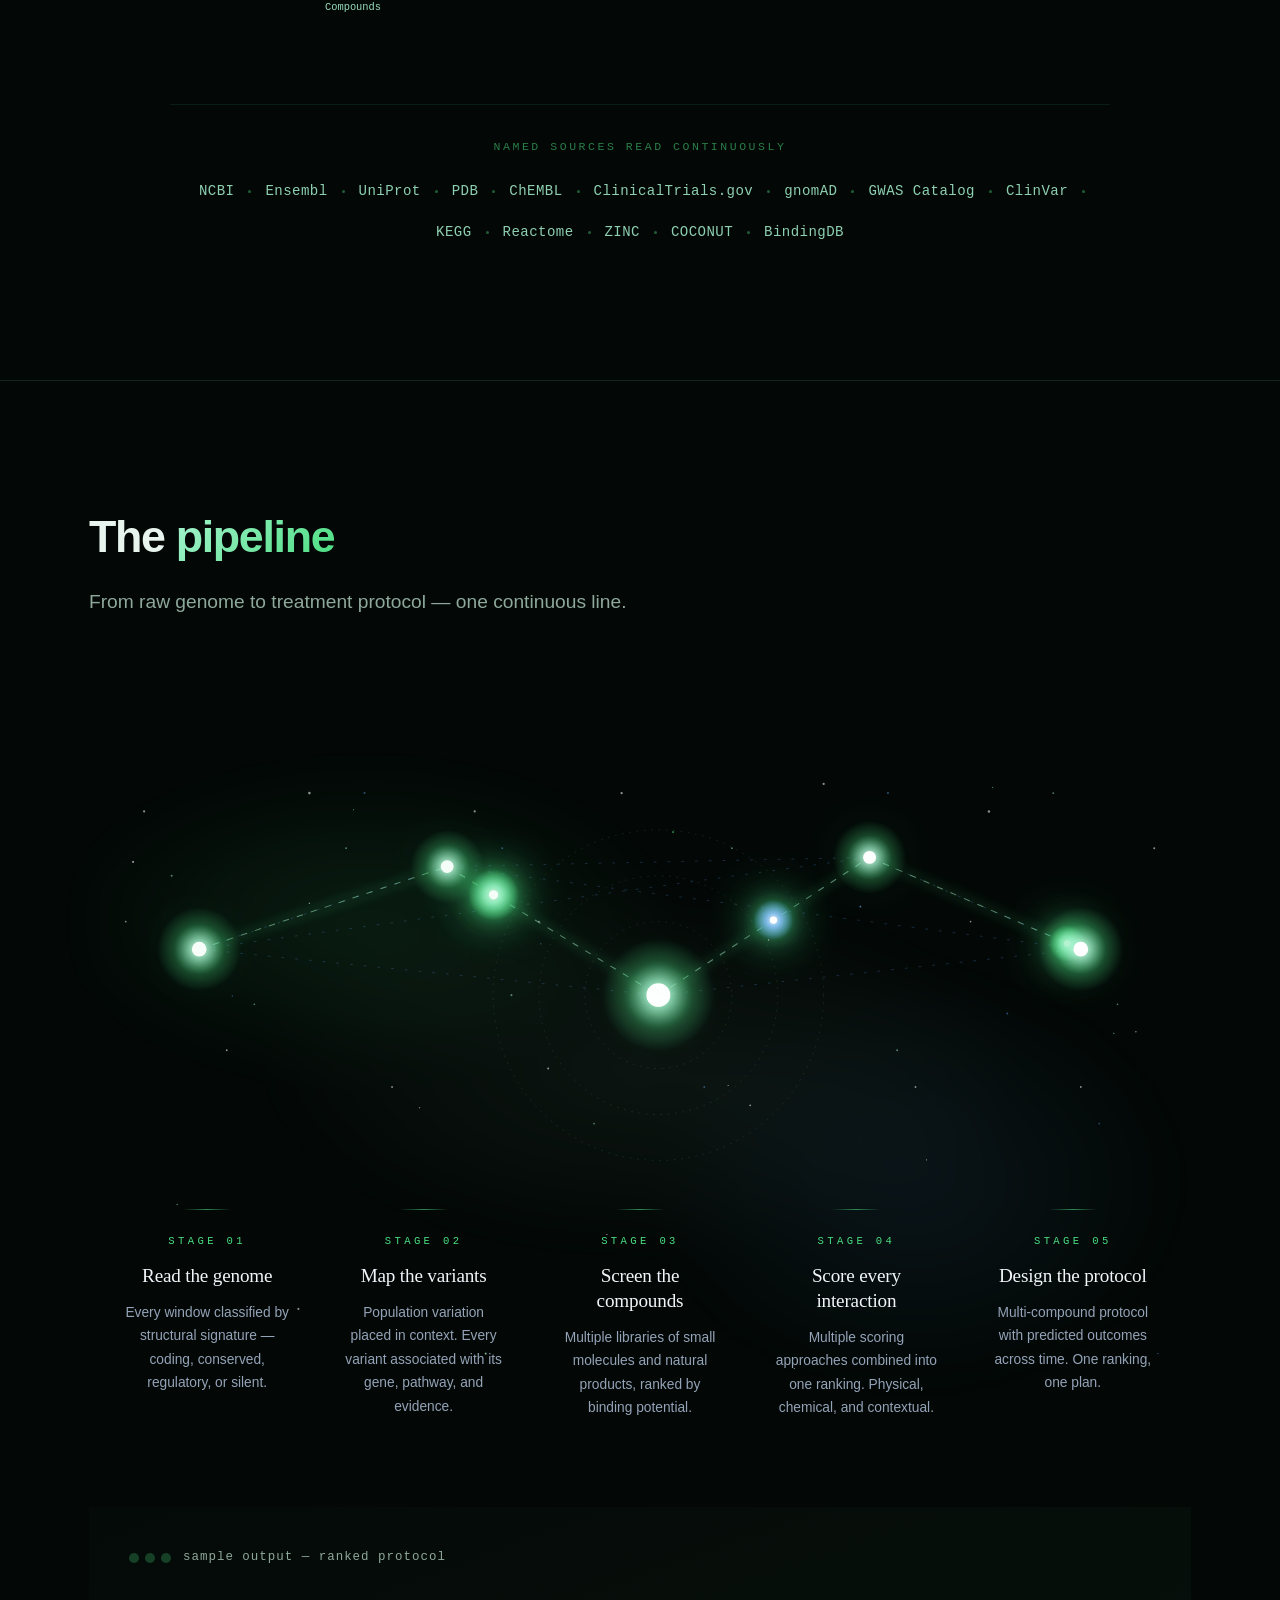
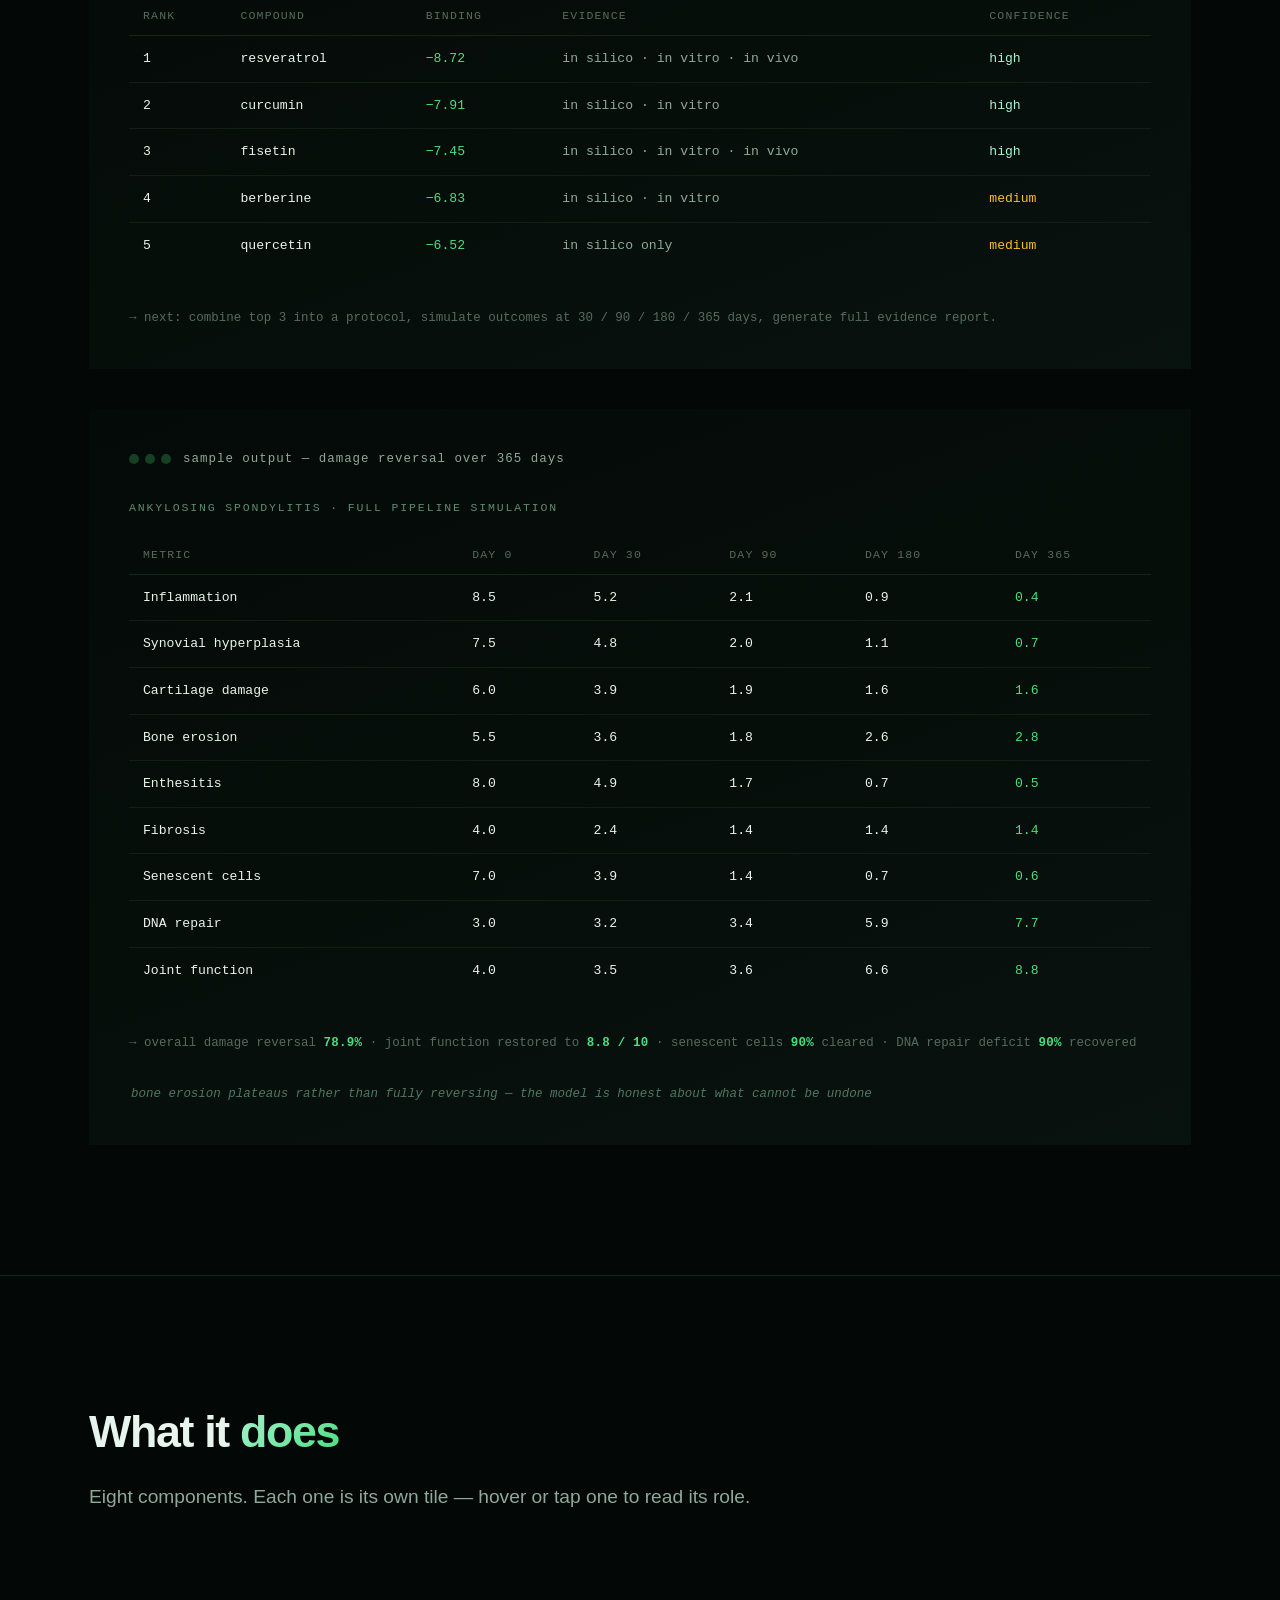
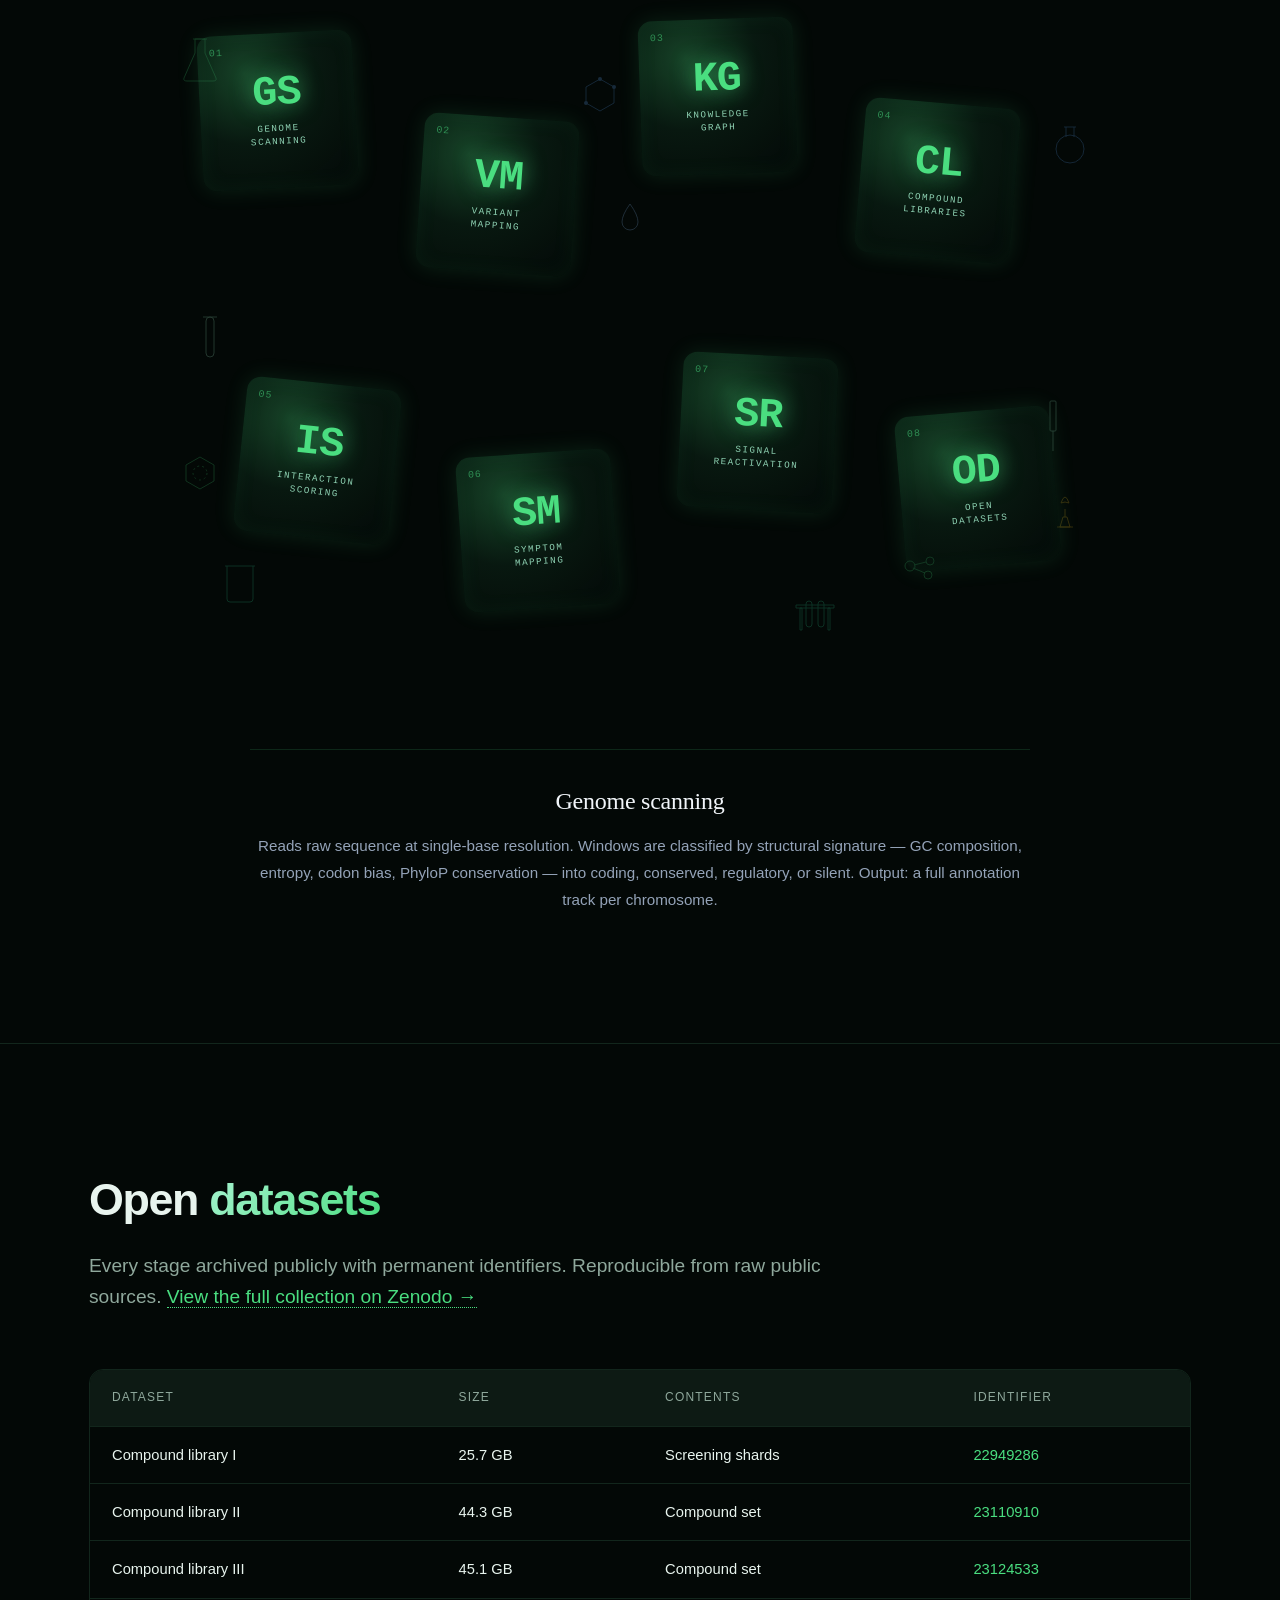
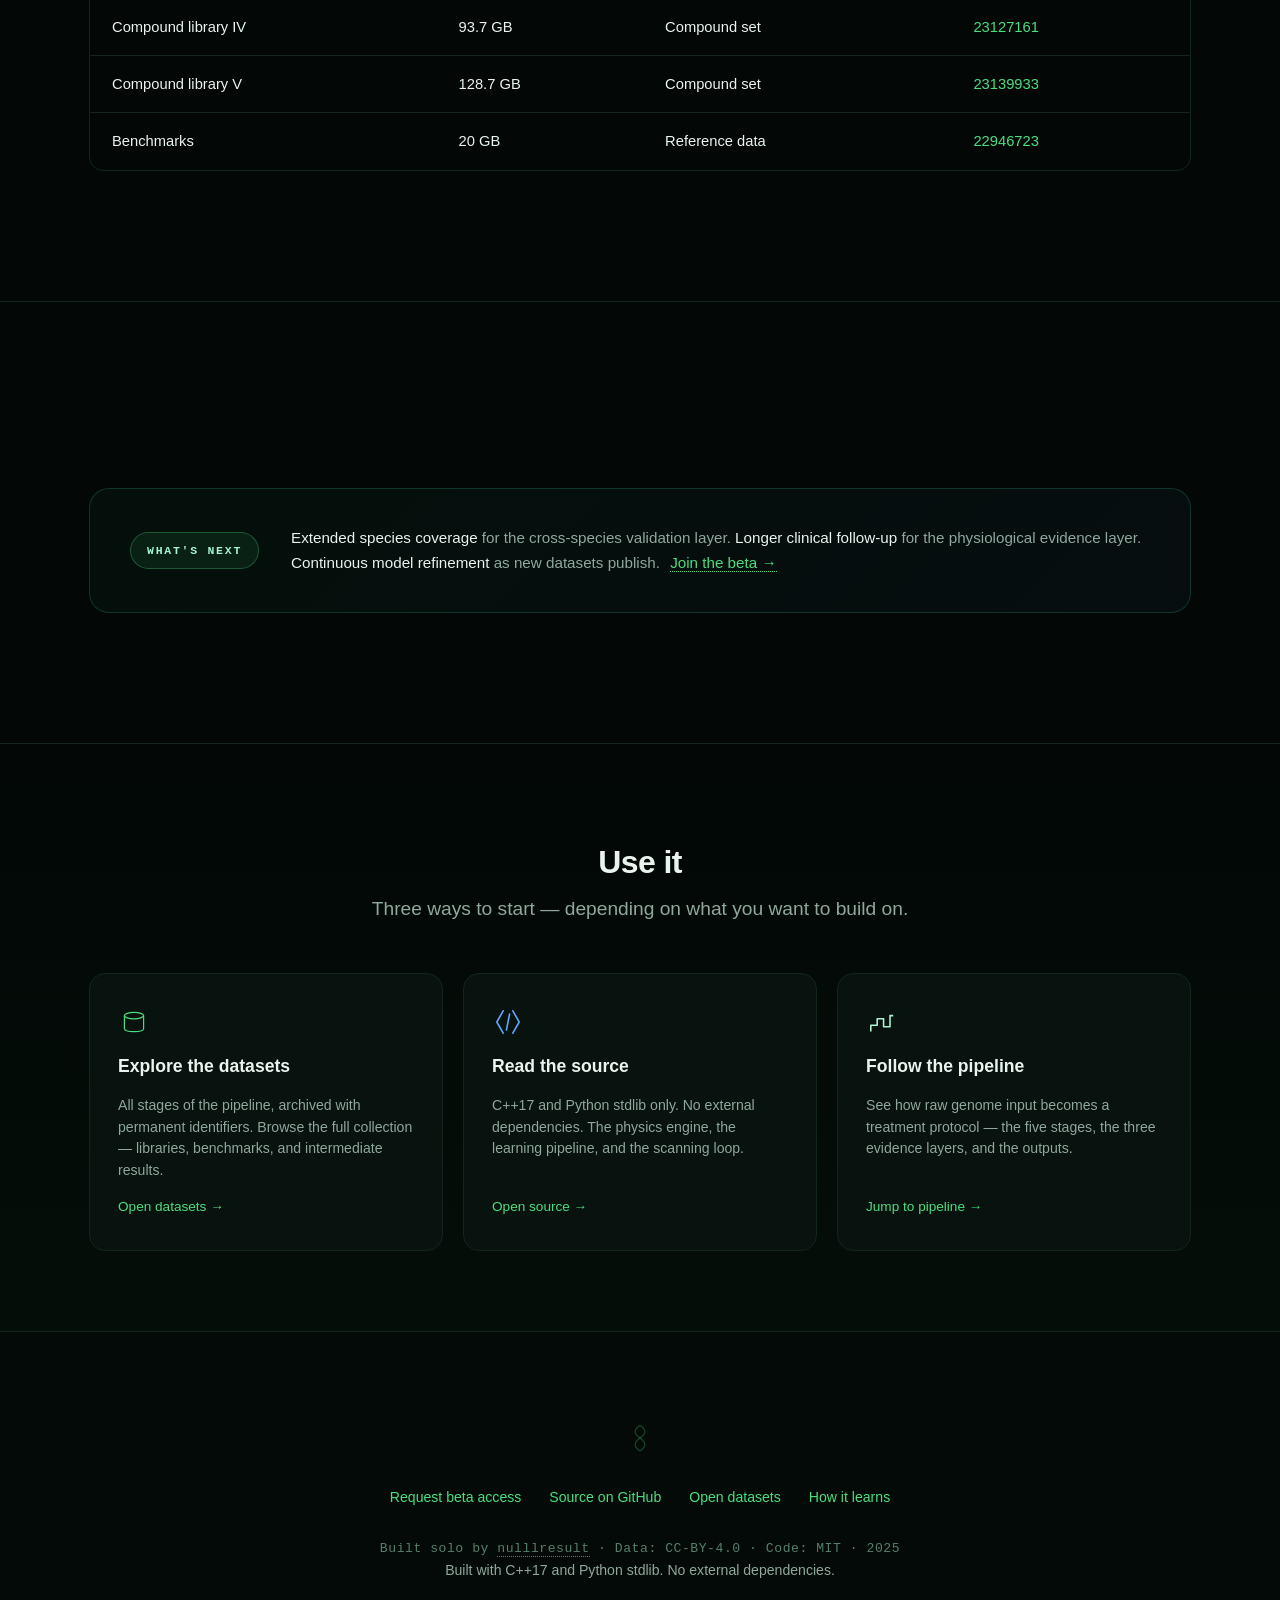
==== commit 857dc550: "Lock mobile desktop-mode to mobile layout using pointer media queries" ====
--- a/index.html
+++ b/index.html
@@ -5,7 +5,7 @@
 <meta name="viewport" content="width=device-width, initial-scale=1.0">
 <title>GAIA — Self-Learning Platform for Disease Research</title>
 <meta name="description" content="A self-learning platform for computational disease research. Scans genomes, scans the web, and builds knowledge that grows.">
-<link rel="stylesheet" href="assets/style.css?v=100">
+<link rel="stylesheet" href="assets/style.css?v=111">
 <style>
 /* ============================================================
    Math section — keep equations readable on mobile, no backgrounds
@@ -92,6 +92,47 @@
         margin-left: auto !important;
         margin-right: auto !important;
     }
+}
+</style>
+<style>
+/* ============================================================
+   MOBILE DESKTOP-MODE LOCK (Main Page)
+   Forces mobile layout even if the phone requests "Desktop site"
+   ============================================================ */
+@media (hover: none) and (pointer: coarse) {
+    html, body {
+        overflow-x: hidden !important;
+        width: 100% !important;
+        font-size: 16px !important; /* Prevents OS font inflation */
+    }
+
+    /* Force containers to stay narrow */
+    .container, .container-narrow {
+        max-width: 100% !important;
+        padding: 0 20px !important;
+    }
+
+    /* Fix the math equations so they don't stretch sideways */
+    .equation-row {
+        flex-direction: column !important;
+        align-items: flex-start !important;
+        gap: 8px !important;
+    }
+    .equation-body {
+        font-size: 1.1rem !important;
+        white-space: normal !important;
+        word-break: break-word !important;
+    }
+
+    /* Prevent the hero SVGs from blowing up to desktop size */
+    .hero-bg, .divider-leaf, .spectra-svg {
+        max-width: 100vw !important;
+        height: auto !important;
+    }
+
+    /* Fix the "What GAIA is" text */
+    #what-gaia-is h2 { font-size: 2rem !important; }
+    #what-gaia-is p { font-size: 1rem !important; }
 }
 </style>
 </head>
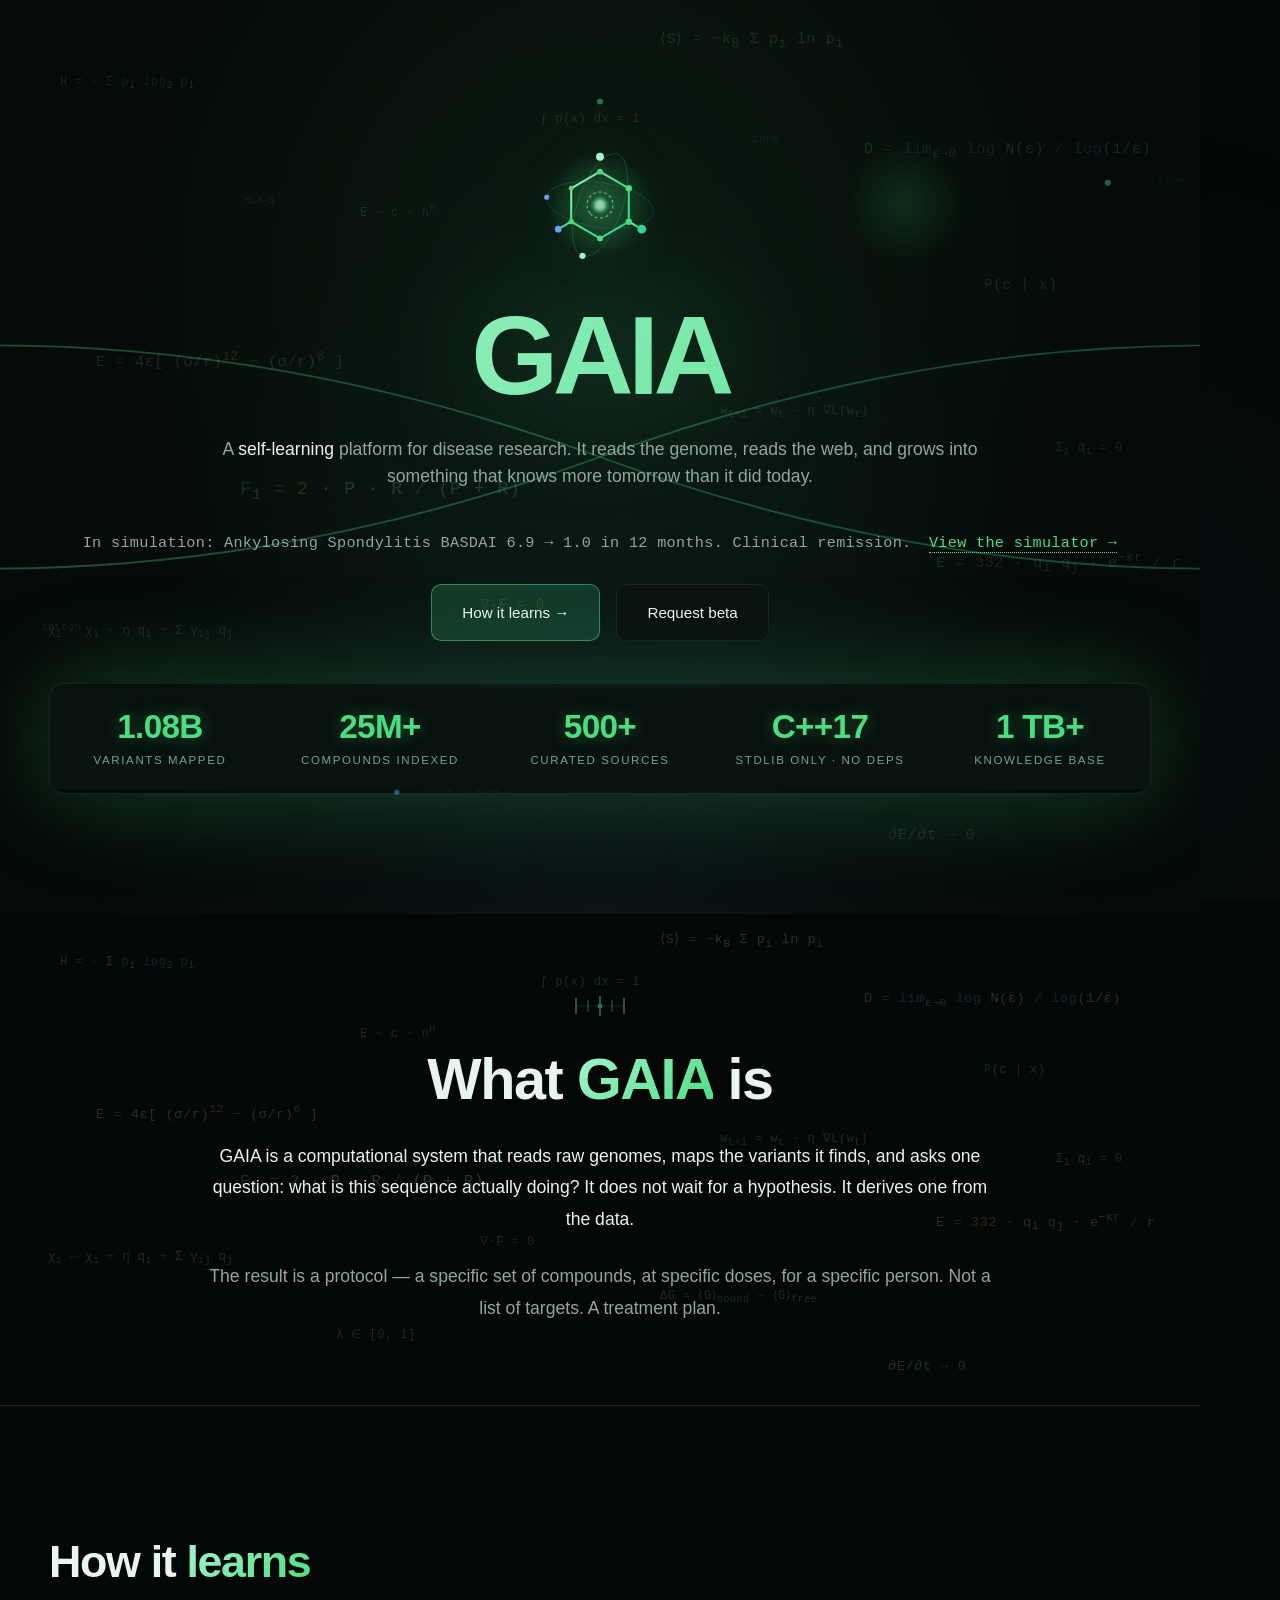
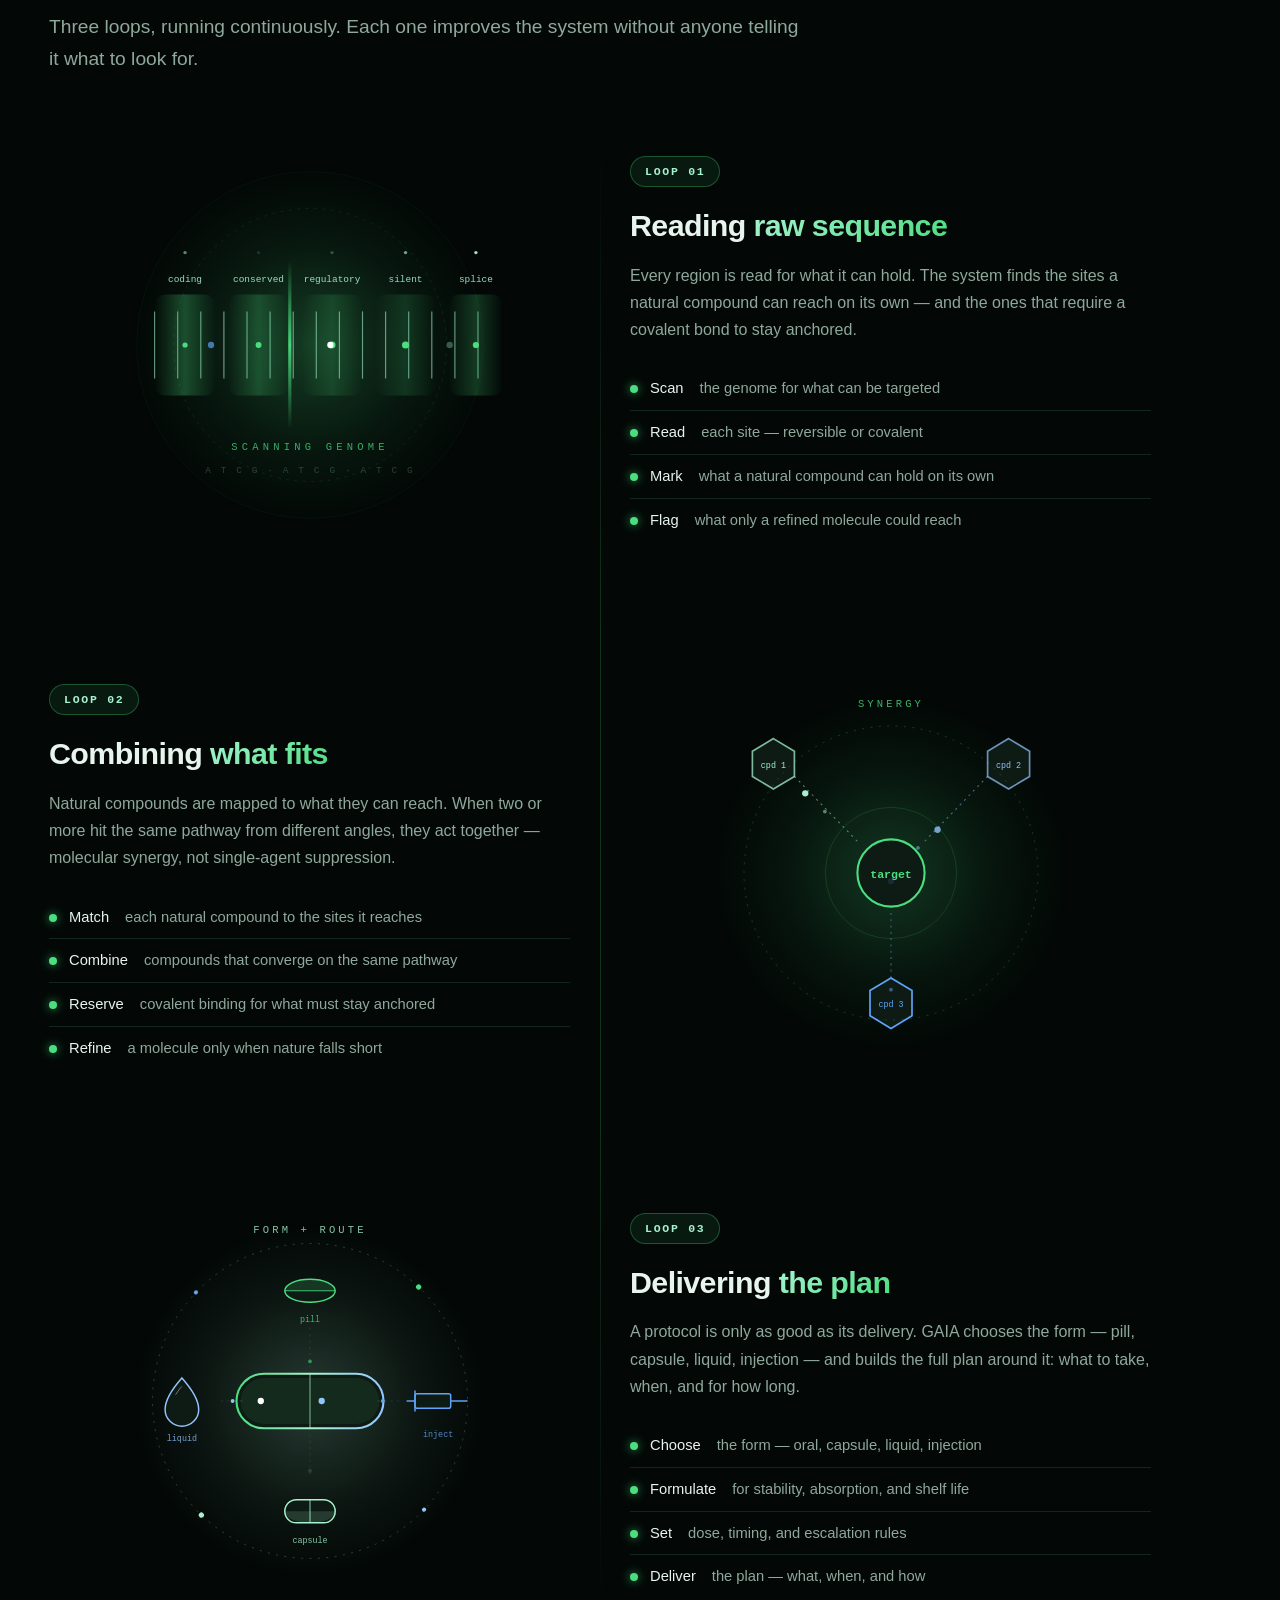
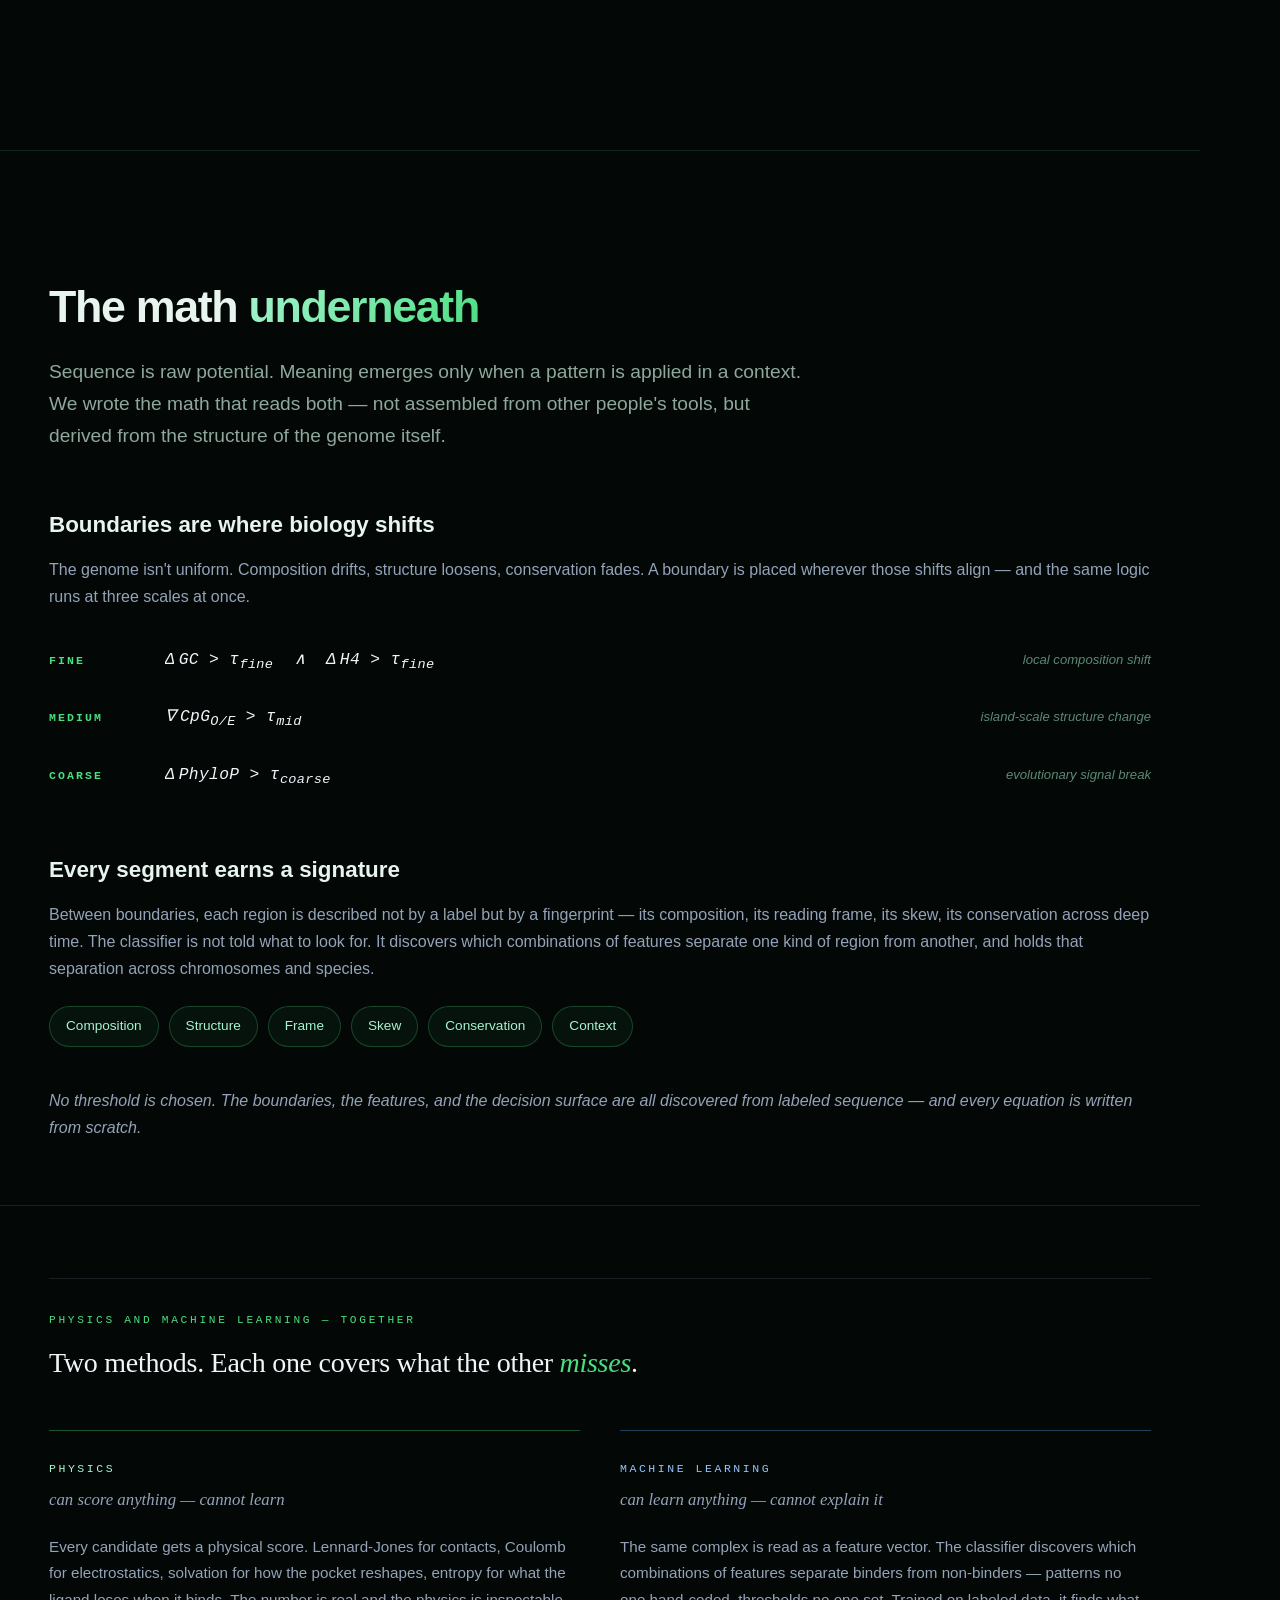
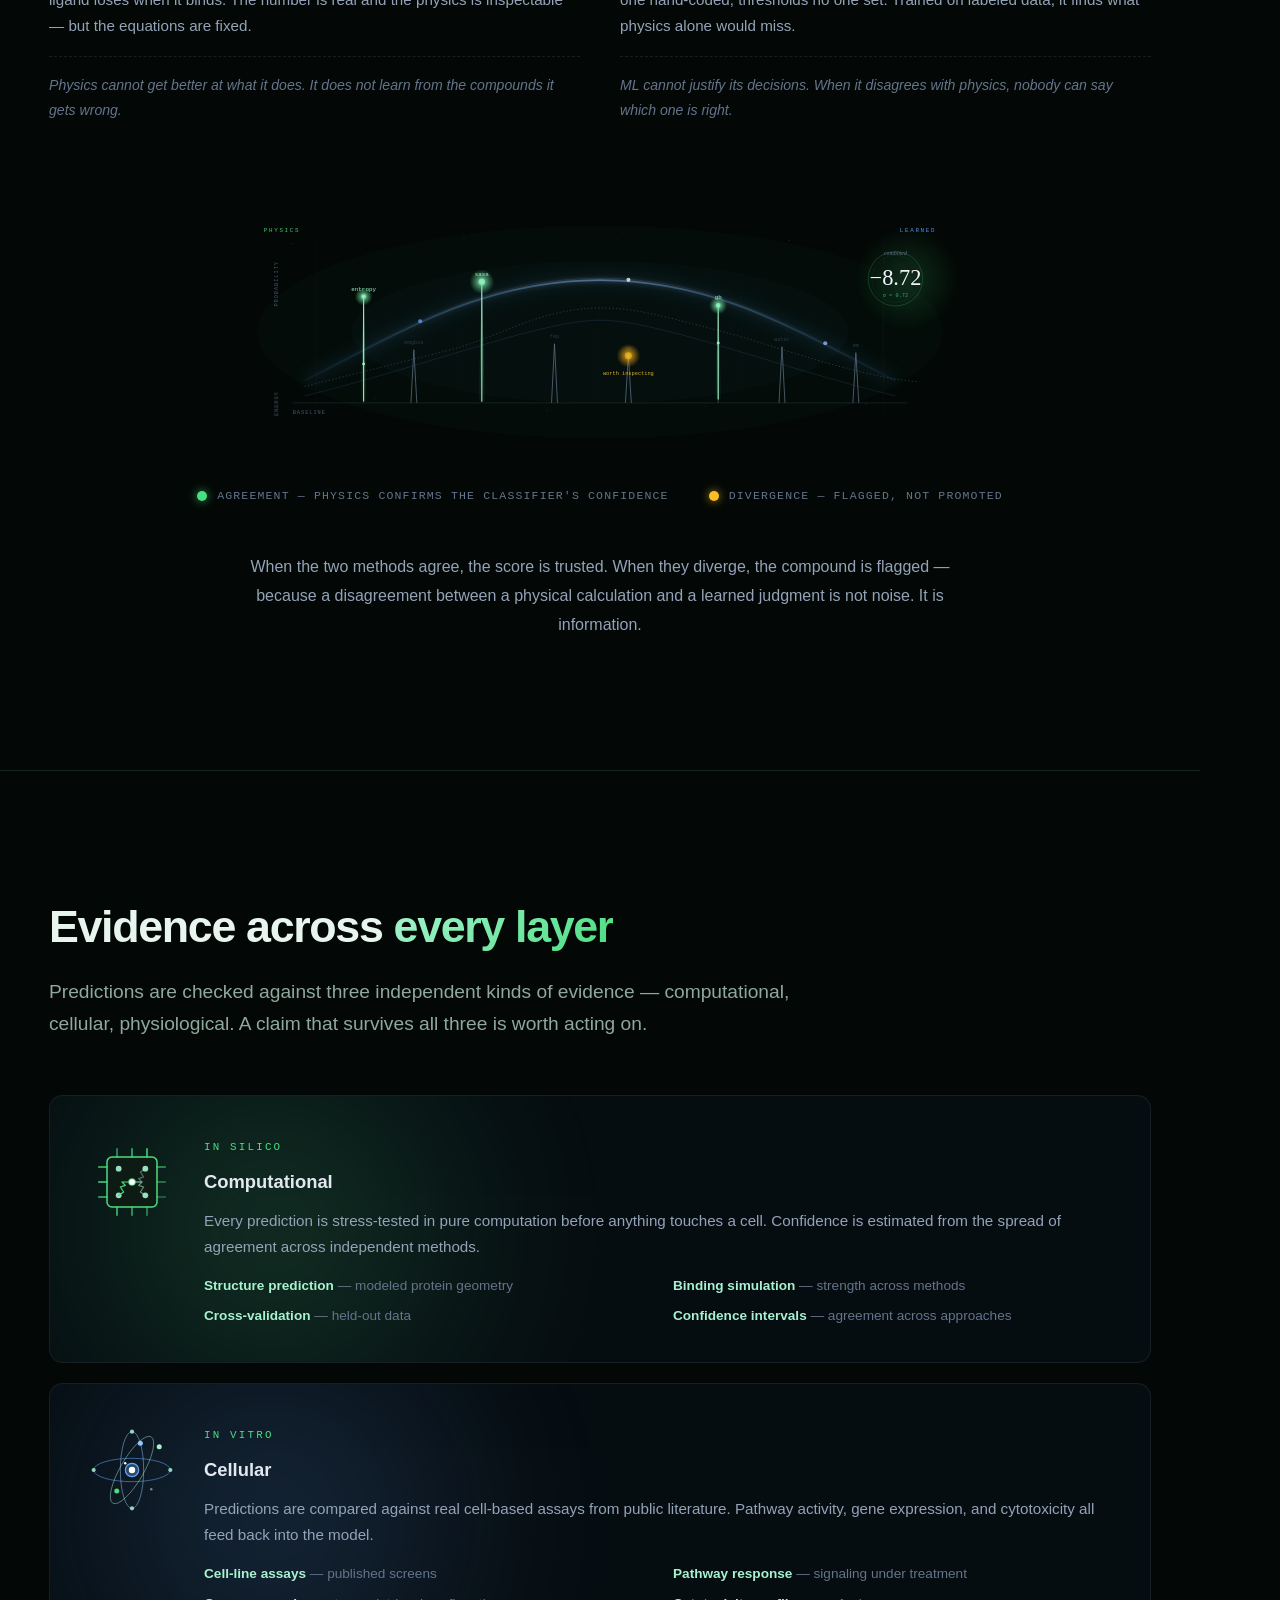
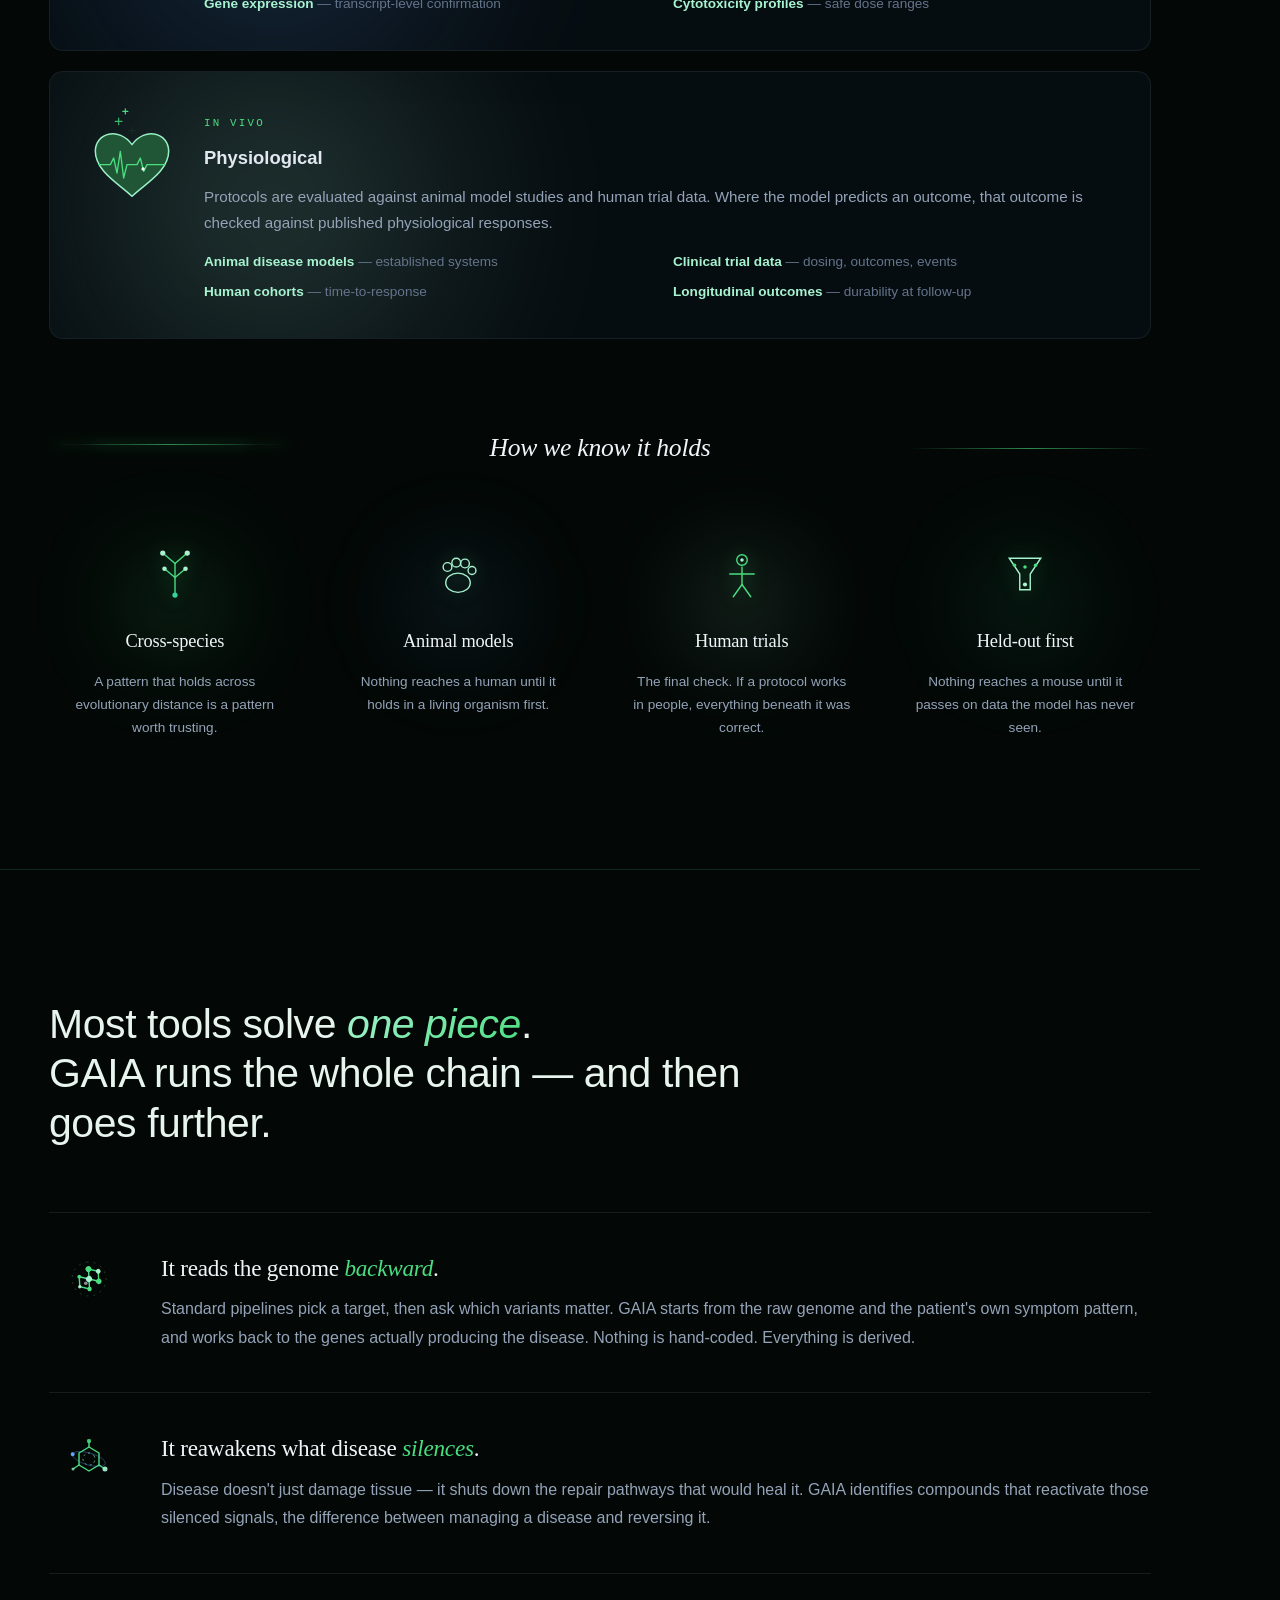
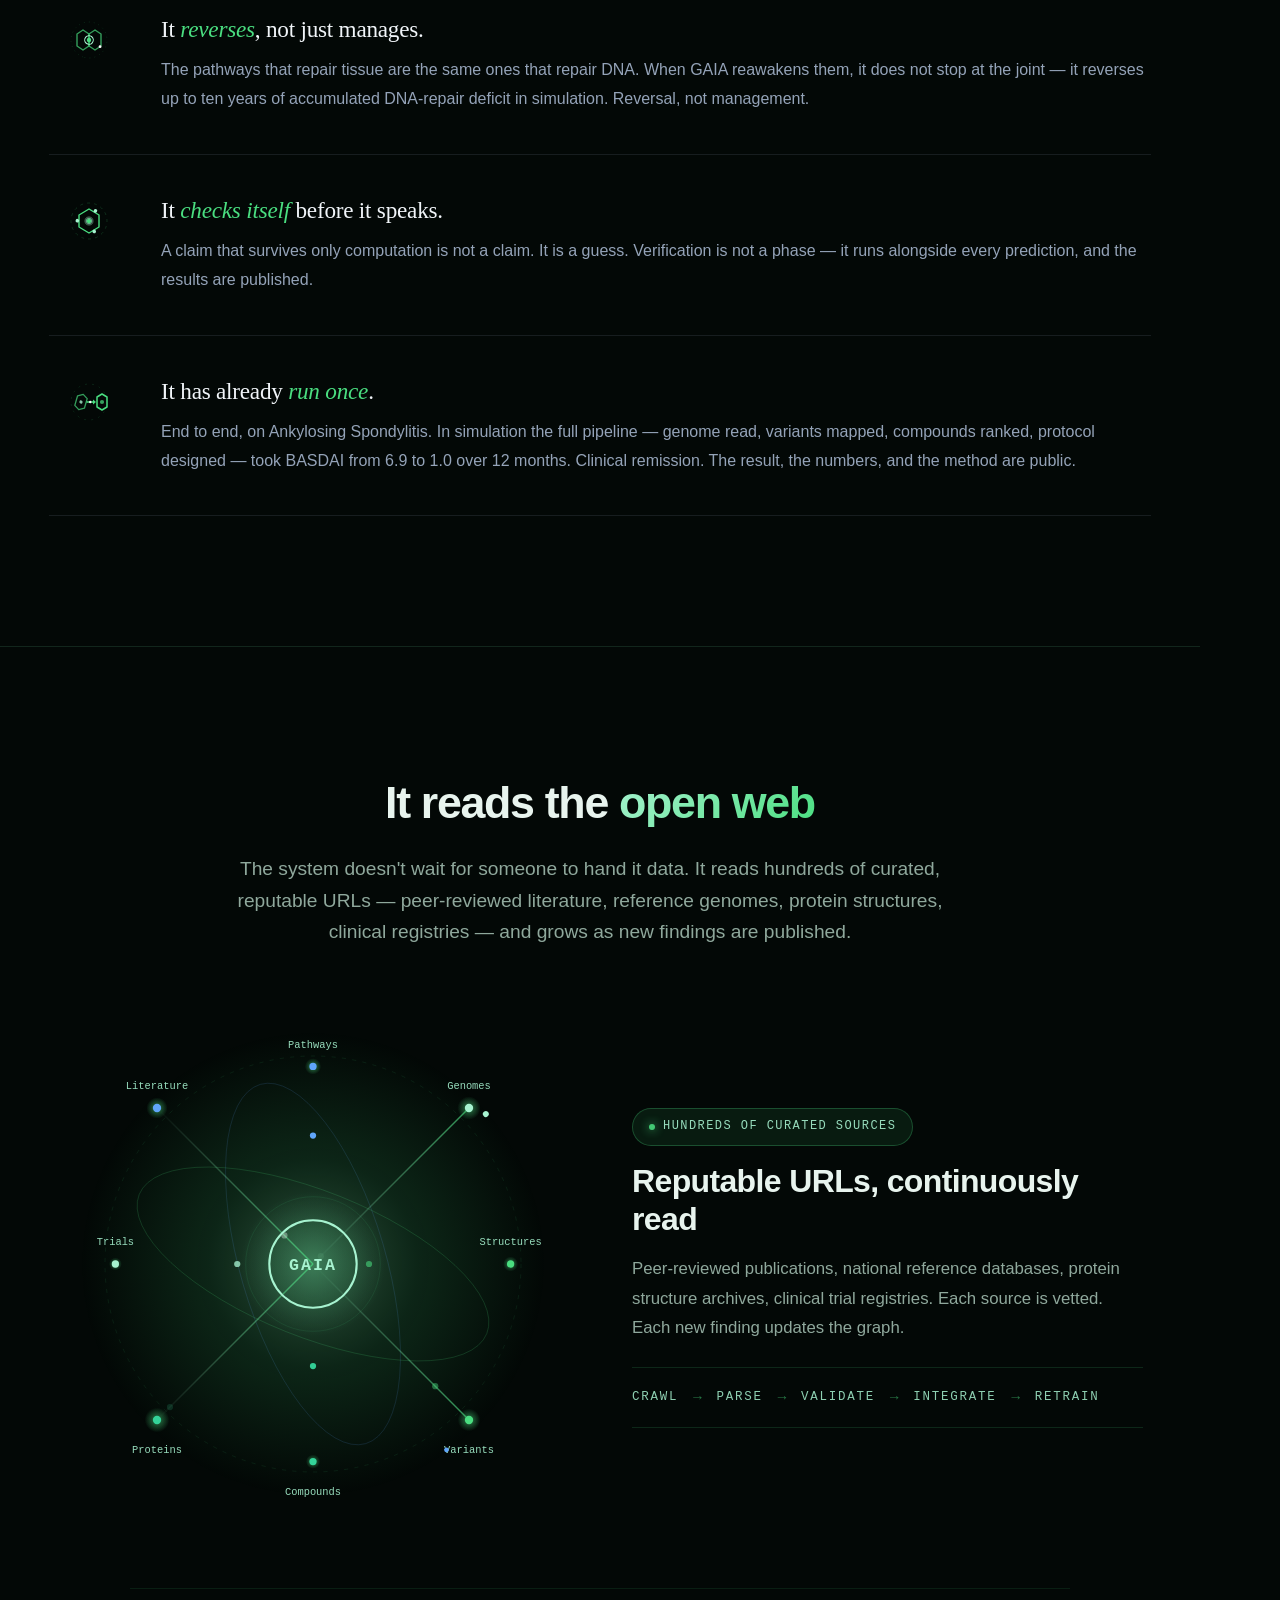
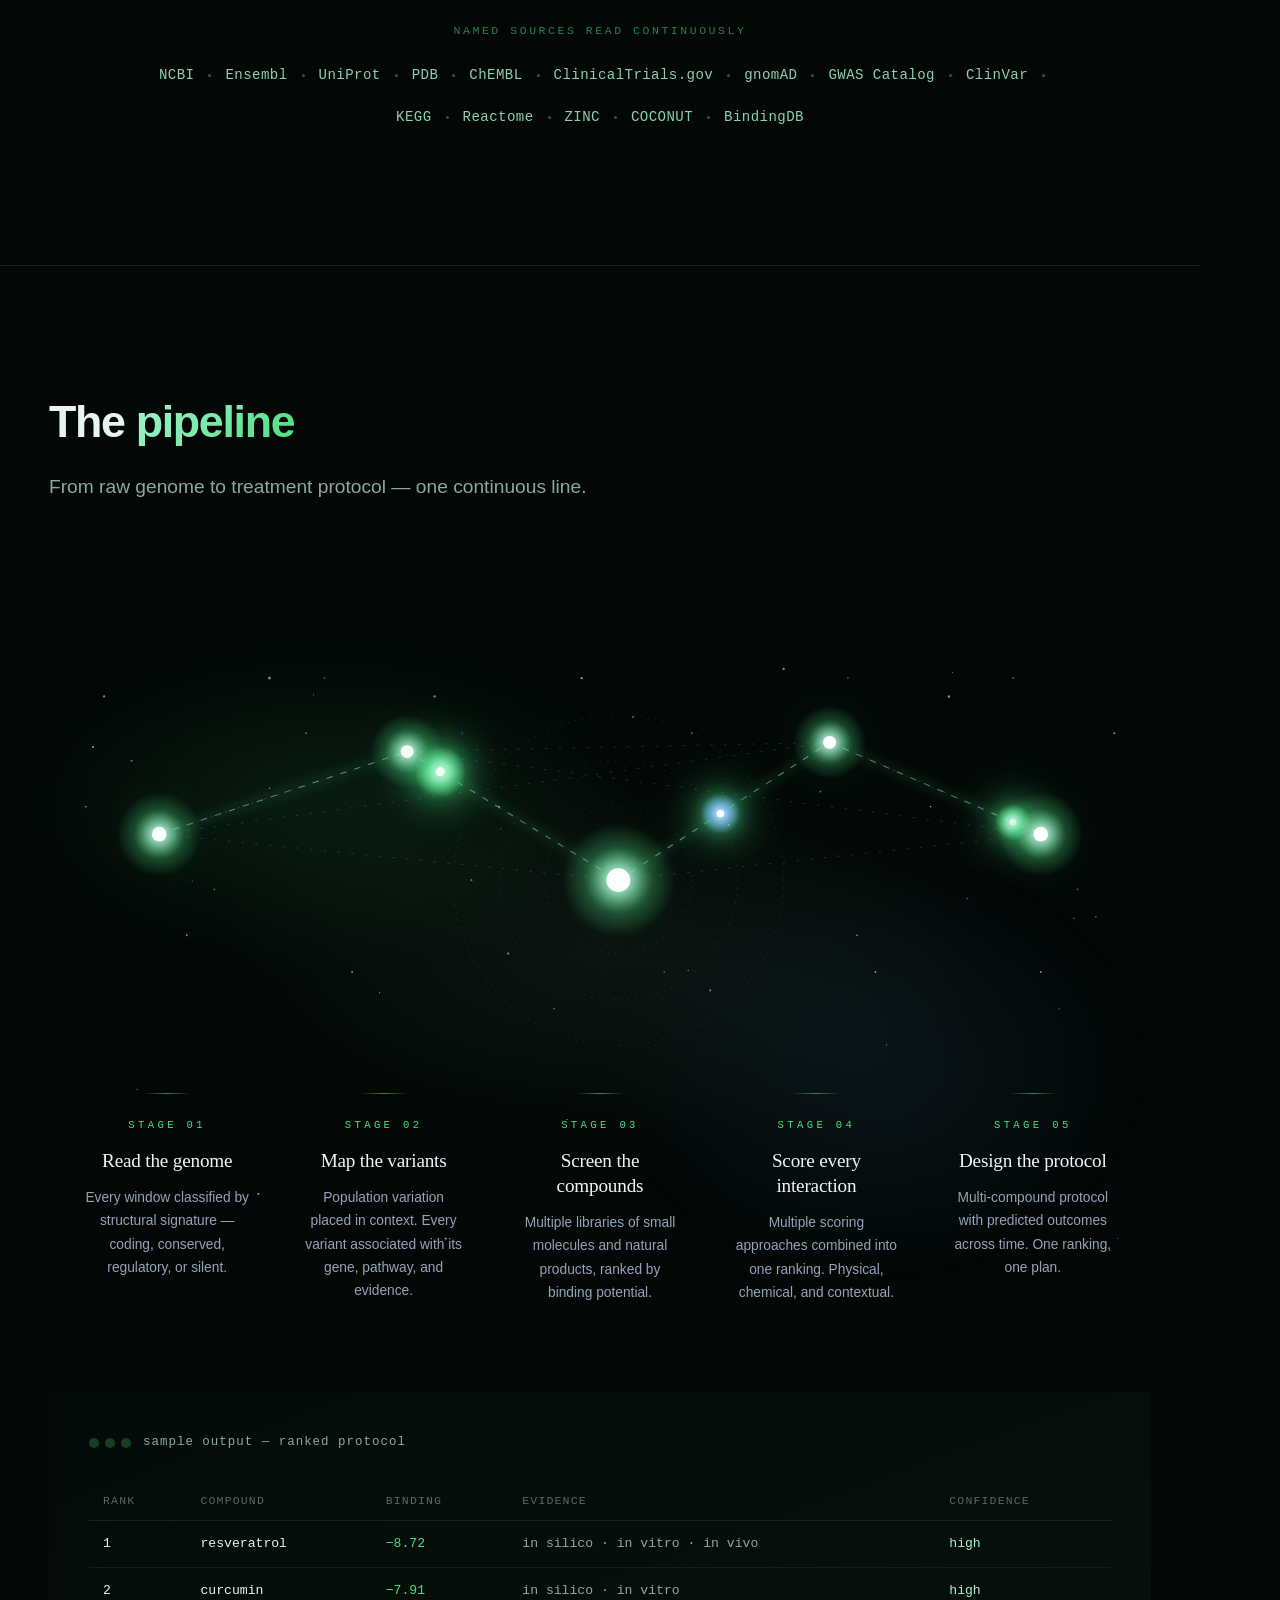
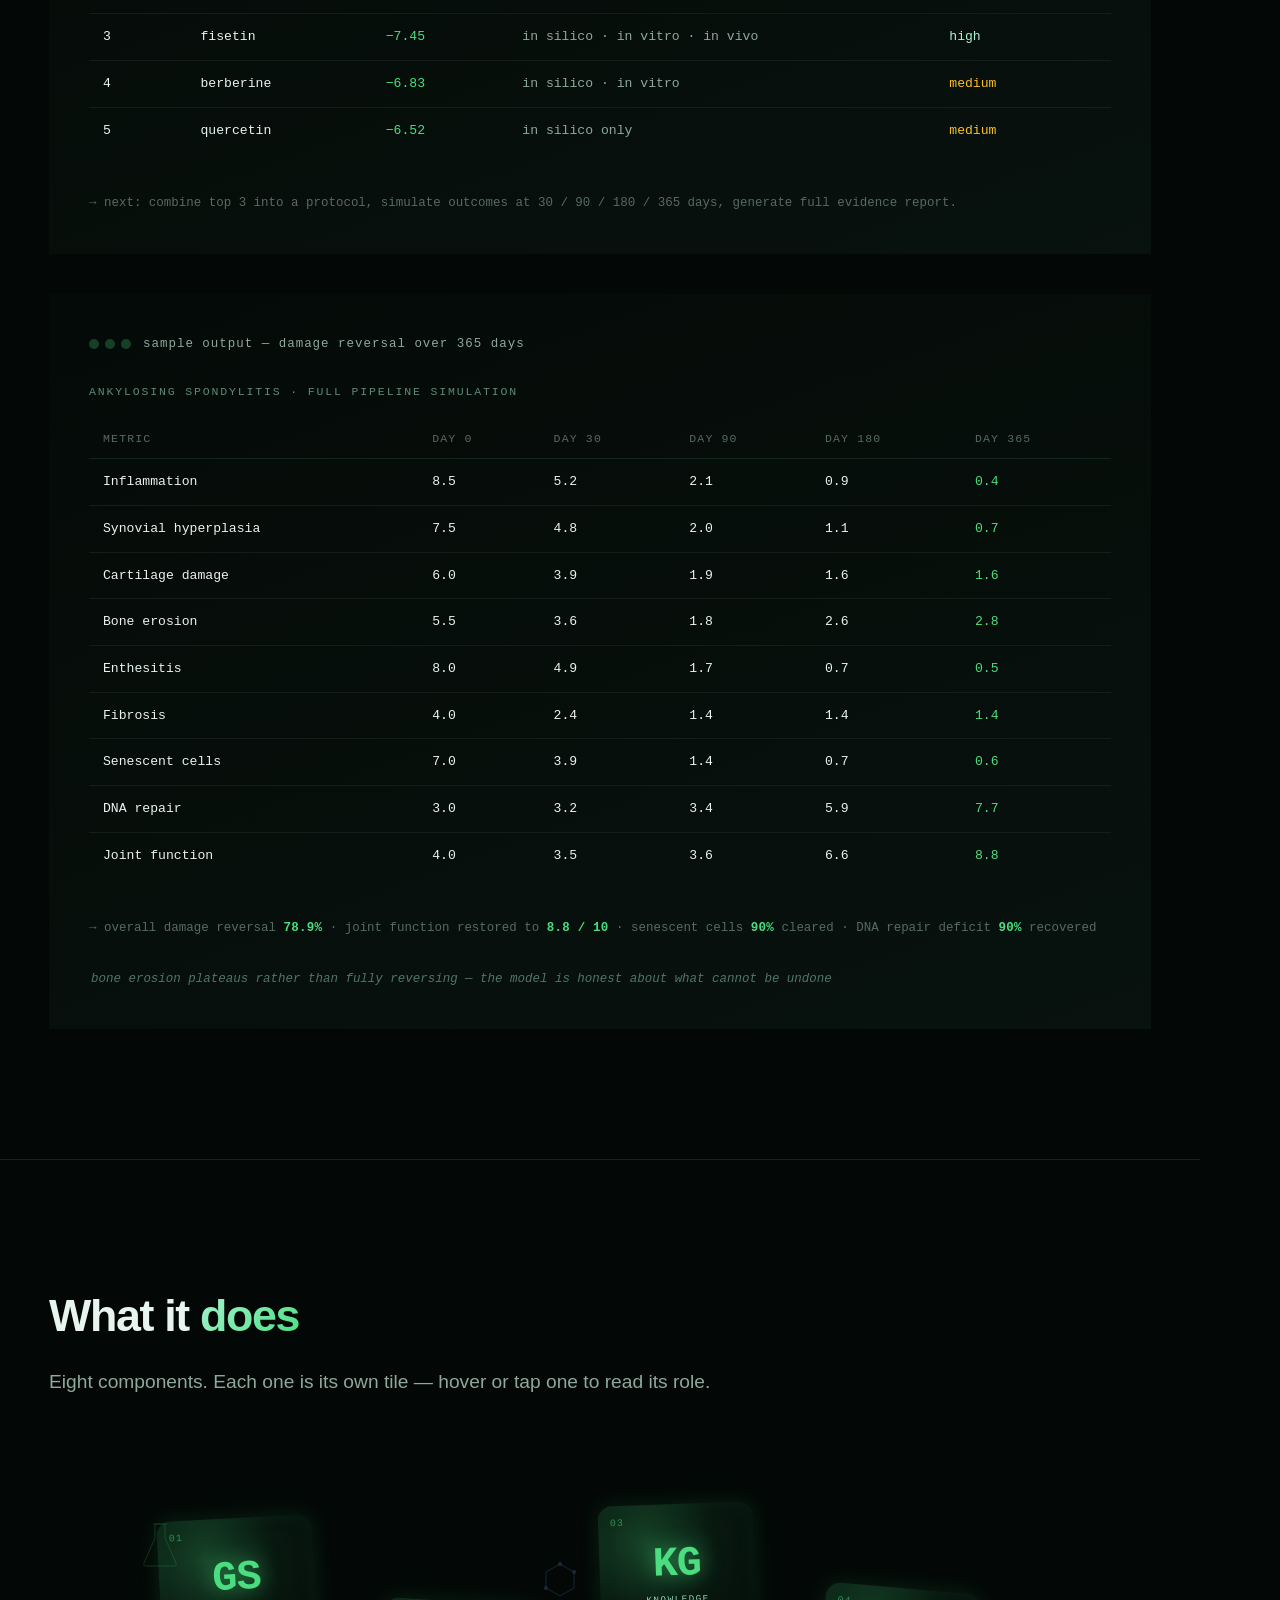
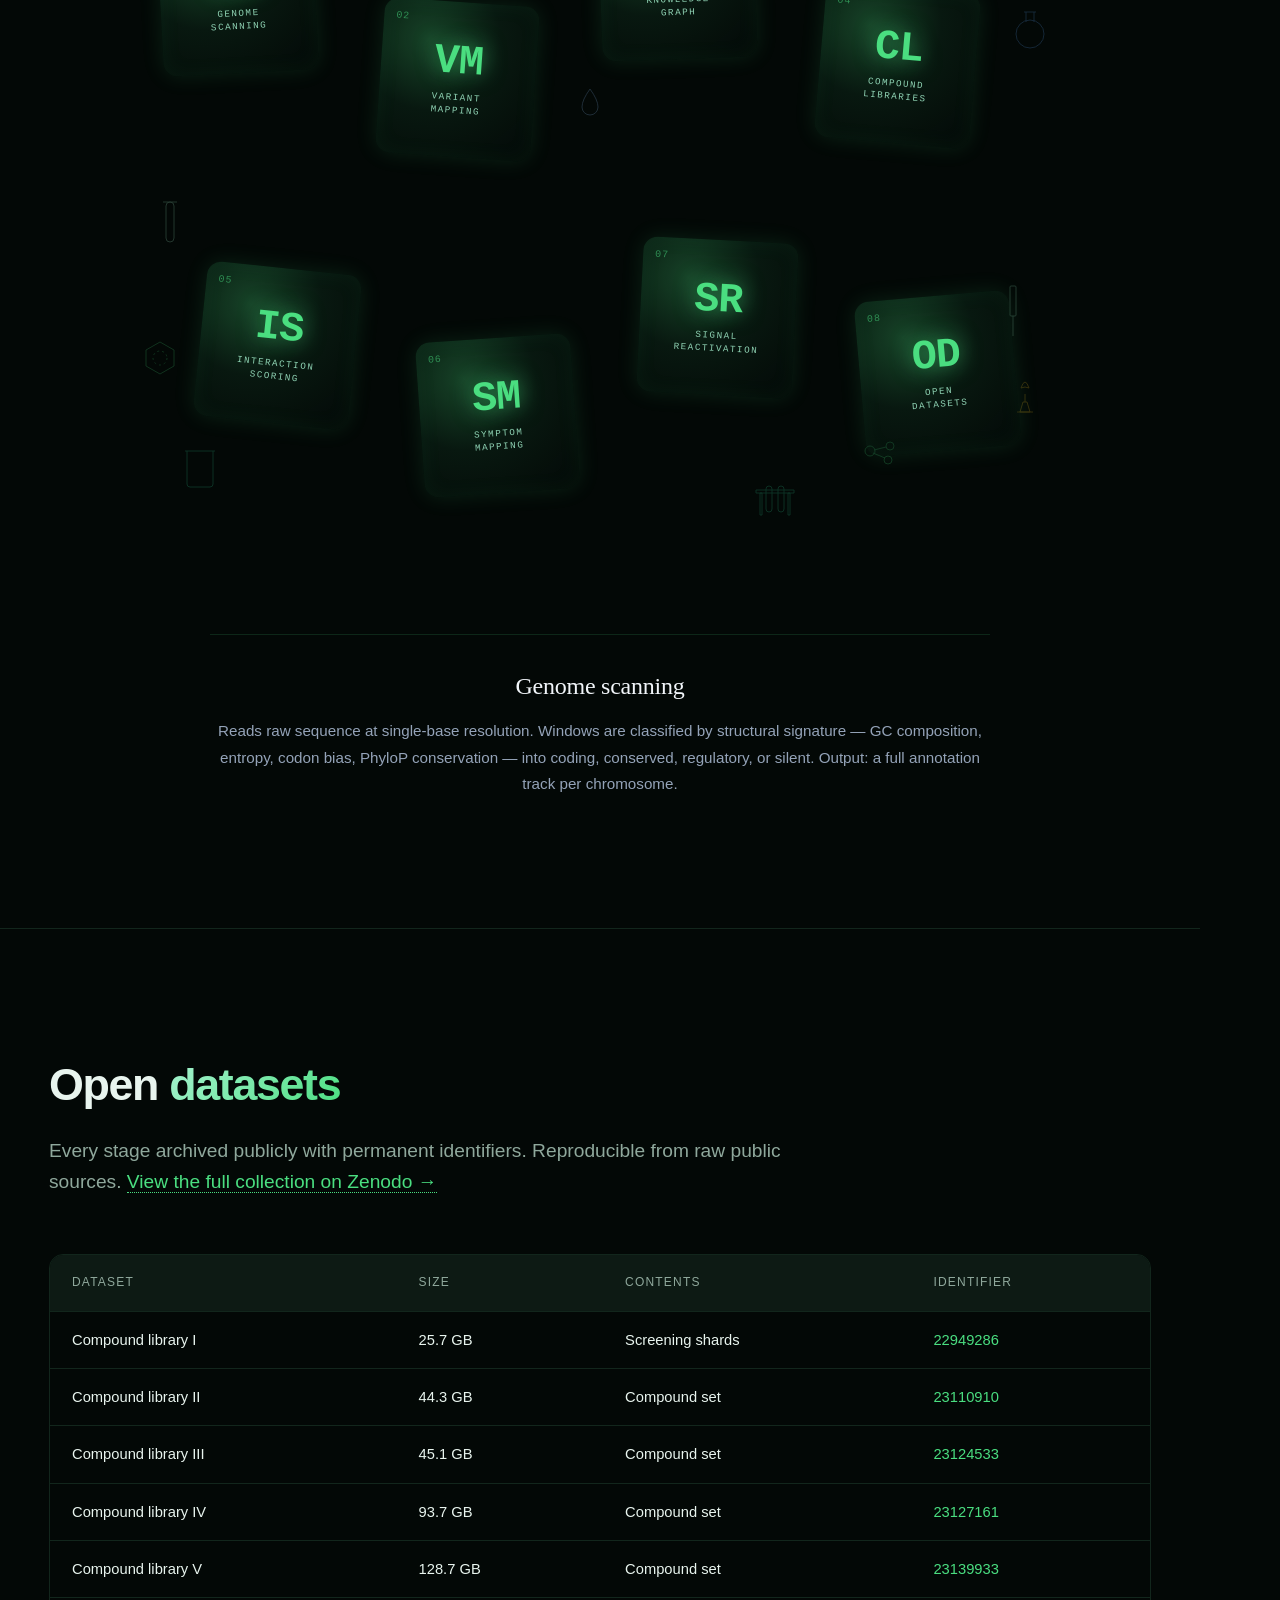
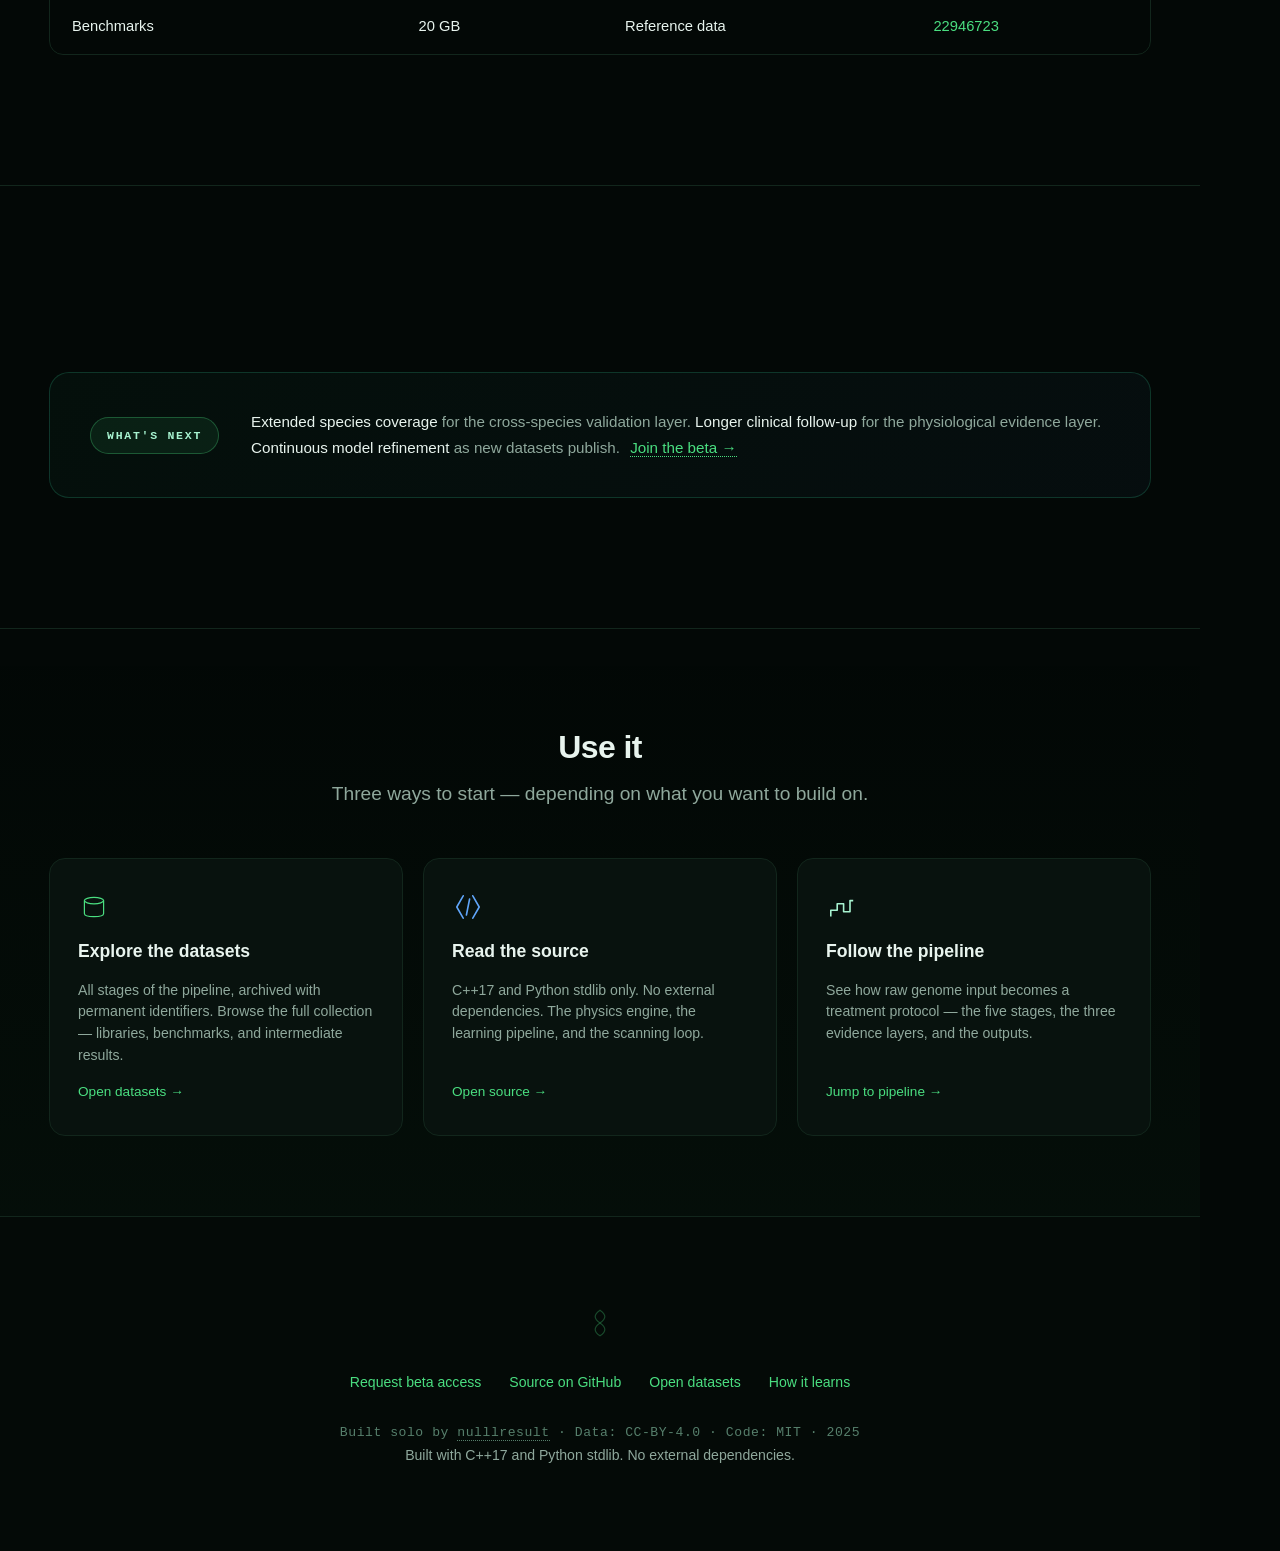
==== commit aca5e6a2: "Force all views (mobile & PC) to use the PC 1200px desktop layout" ====
--- a/index.html
+++ b/index.html
@@ -2,10 +2,10 @@
 <html lang="en">
 <head>
 <meta charset="UTF-8">
-<meta name="viewport" content="width=device-width, initial-scale=1.0">
+<meta name="viewport" content="width=1200">
 <title>GAIA — Self-Learning Platform for Disease Research</title>
 <meta name="description" content="A self-learning platform for computational disease research. Scans genomes, scans the web, and builds knowledge that grows.">
-<link rel="stylesheet" href="assets/style.css?v=111">
+<link rel="stylesheet" href="assets/style.css?v=130">
 <style>
 /* ============================================================
    Math section — keep equations readable on mobile, no backgrounds
@@ -96,43 +96,17 @@
 </style>
 <style>
 /* ============================================================
-   MOBILE DESKTOP-MODE LOCK (Main Page)
-   Forces mobile layout even if the phone requests "Desktop site"
+   FORCE PC DESKTOP LAYOUT (Main Page)
    ============================================================ */
-@media (hover: none) and (pointer: coarse) {
-    html, body {
-        overflow-x: hidden !important;
-        width: 100% !important;
-        font-size: 16px !important; /* Prevents OS font inflation */
-    }
-
-    /* Force containers to stay narrow */
-    .container, .container-narrow {
-        max-width: 100% !important;
-        padding: 0 20px !important;
-    }
-
-    /* Fix the math equations so they don't stretch sideways */
-    .equation-row {
-        flex-direction: column !important;
-        align-items: flex-start !important;
-        gap: 8px !important;
-    }
-    .equation-body {
-        font-size: 1.1rem !important;
-        white-space: normal !important;
-        word-break: break-word !important;
-    }
-
-    /* Prevent the hero SVGs from blowing up to desktop size */
-    .hero-bg, .divider-leaf, .spectra-svg {
-        max-width: 100vw !important;
-        height: auto !important;
-    }
-
-    /* Fix the "What GAIA is" text */
-    #what-gaia-is h2 { font-size: 2rem !important; }
-    #what-gaia-is p { font-size: 1rem !important; }
+html, body {
+    width: 1200px !important;
+    min-width: 1200px !important;
+    overflow-x: hidden !important;
+}
+/* Force the containers to stay at their PC width */
+.container, .container-narrow {
+    max-width: 1150px !important;
+    margin: 0 auto !important;
 }
 </style>
 </head>
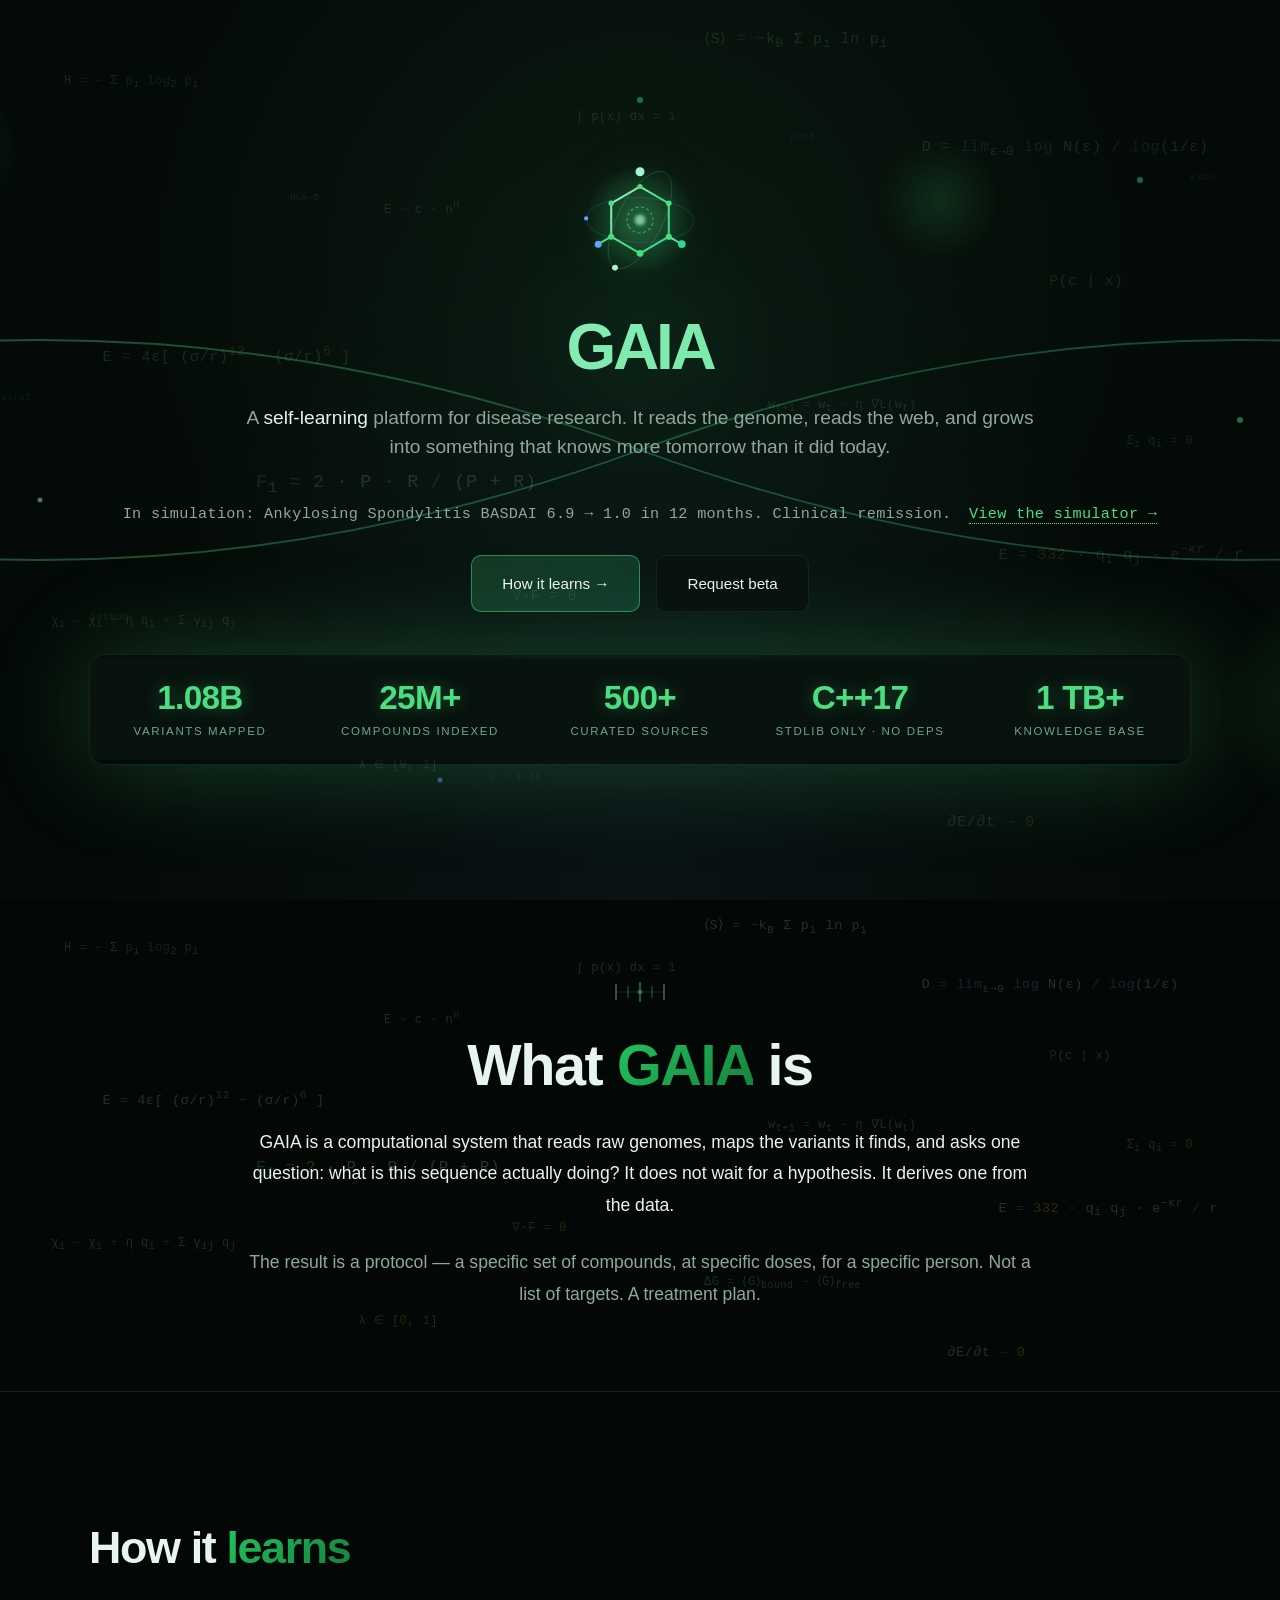
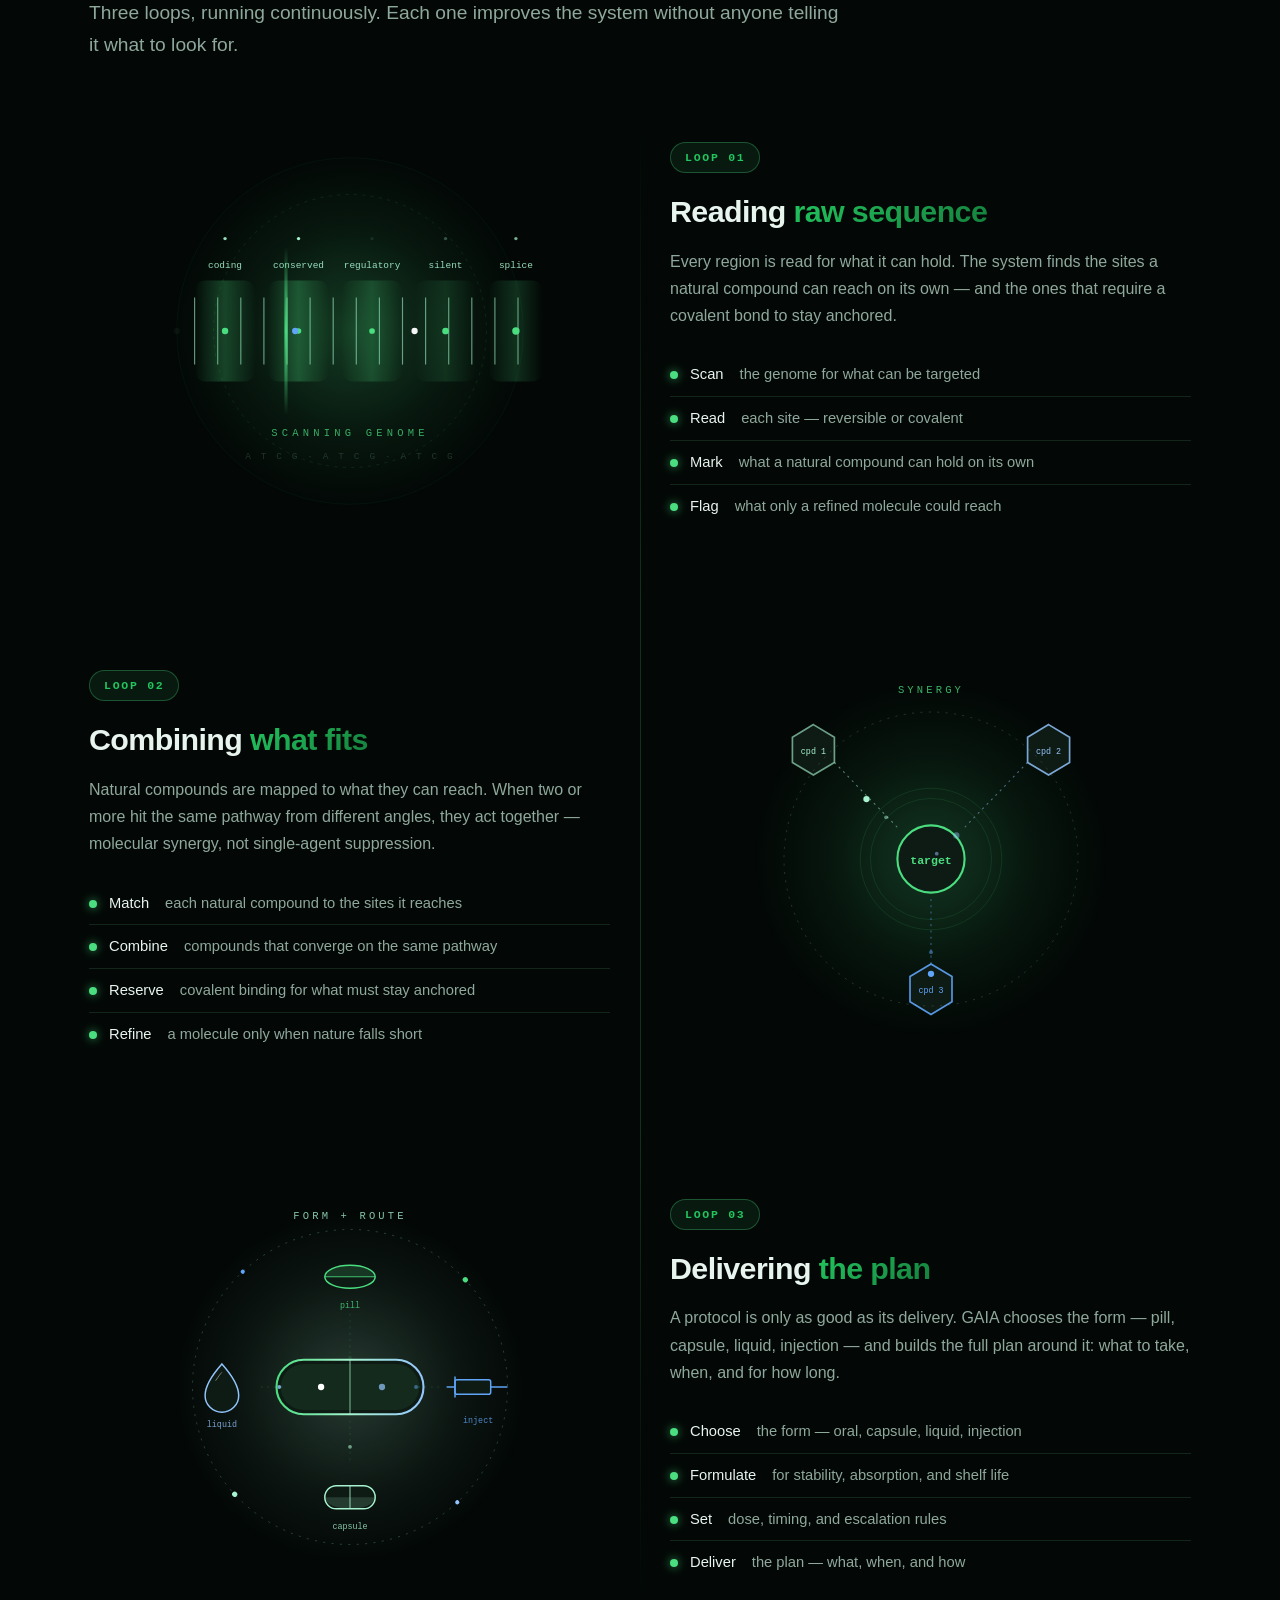
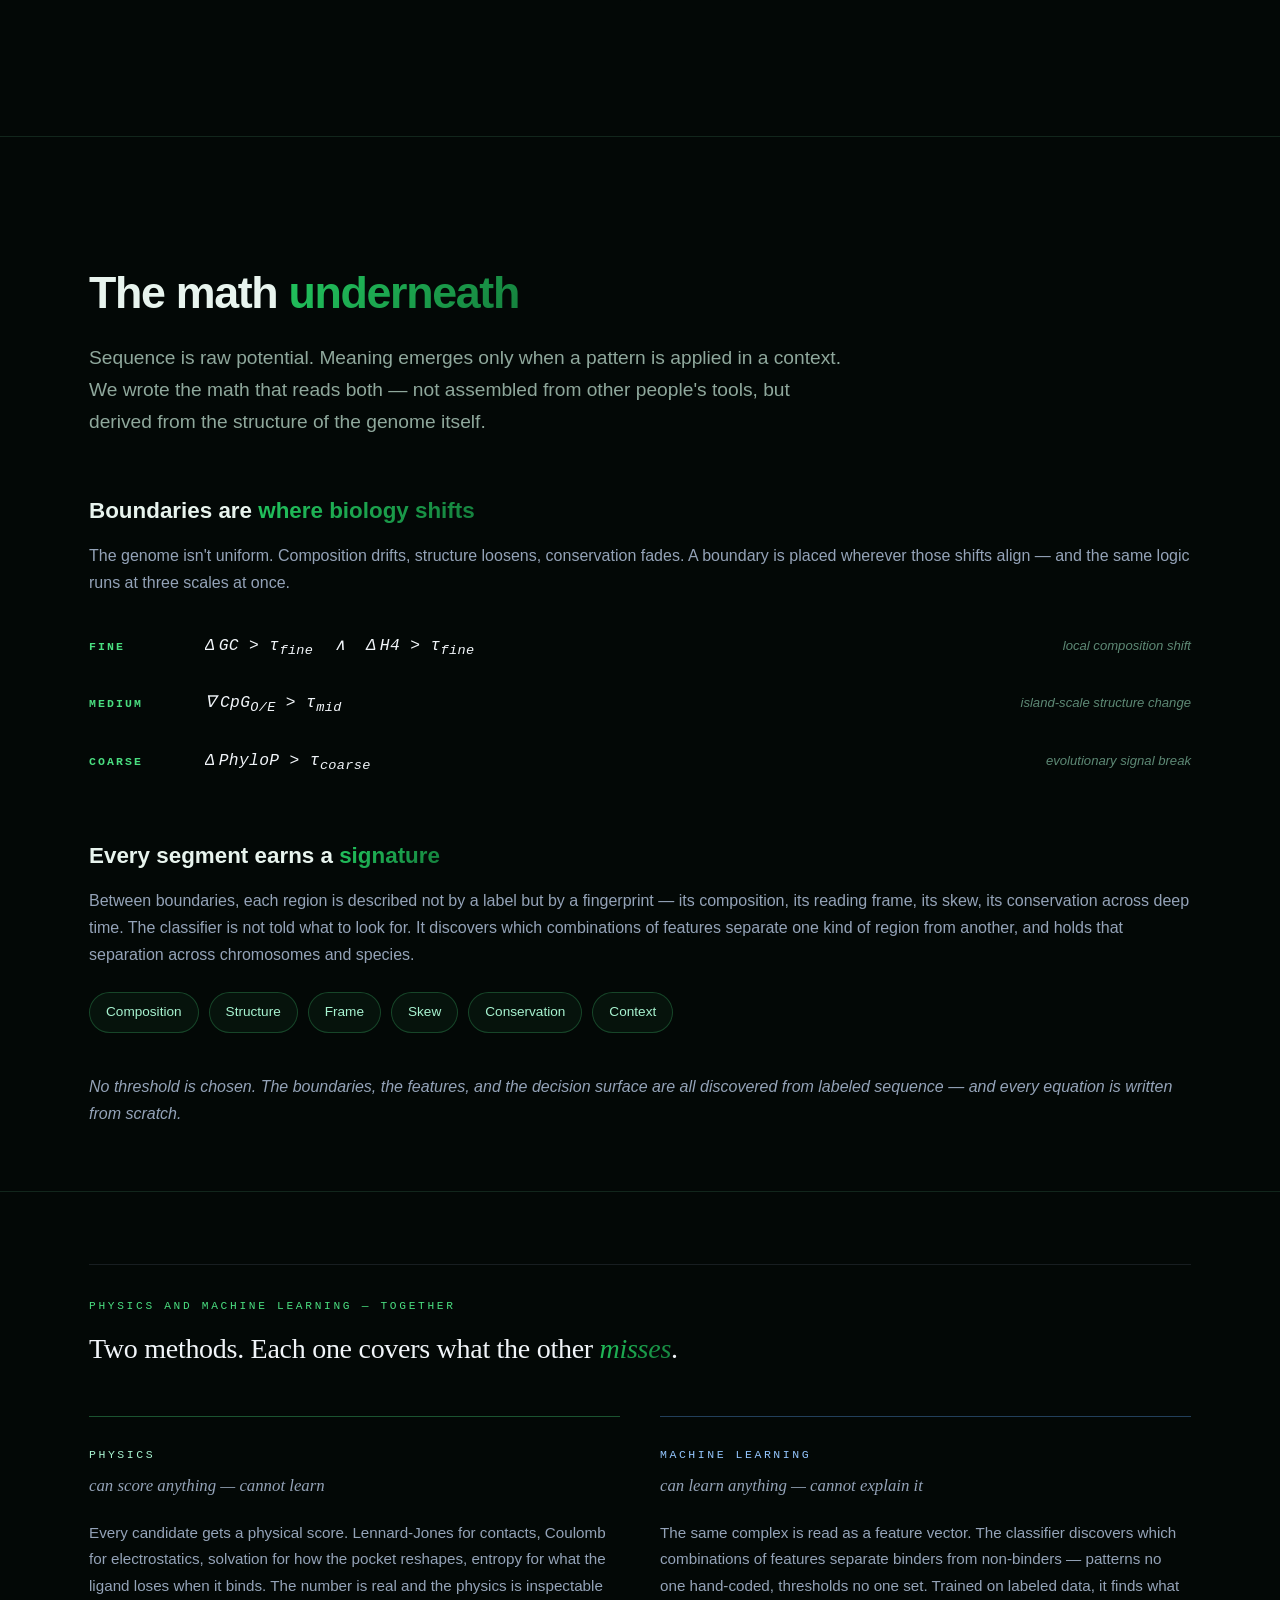
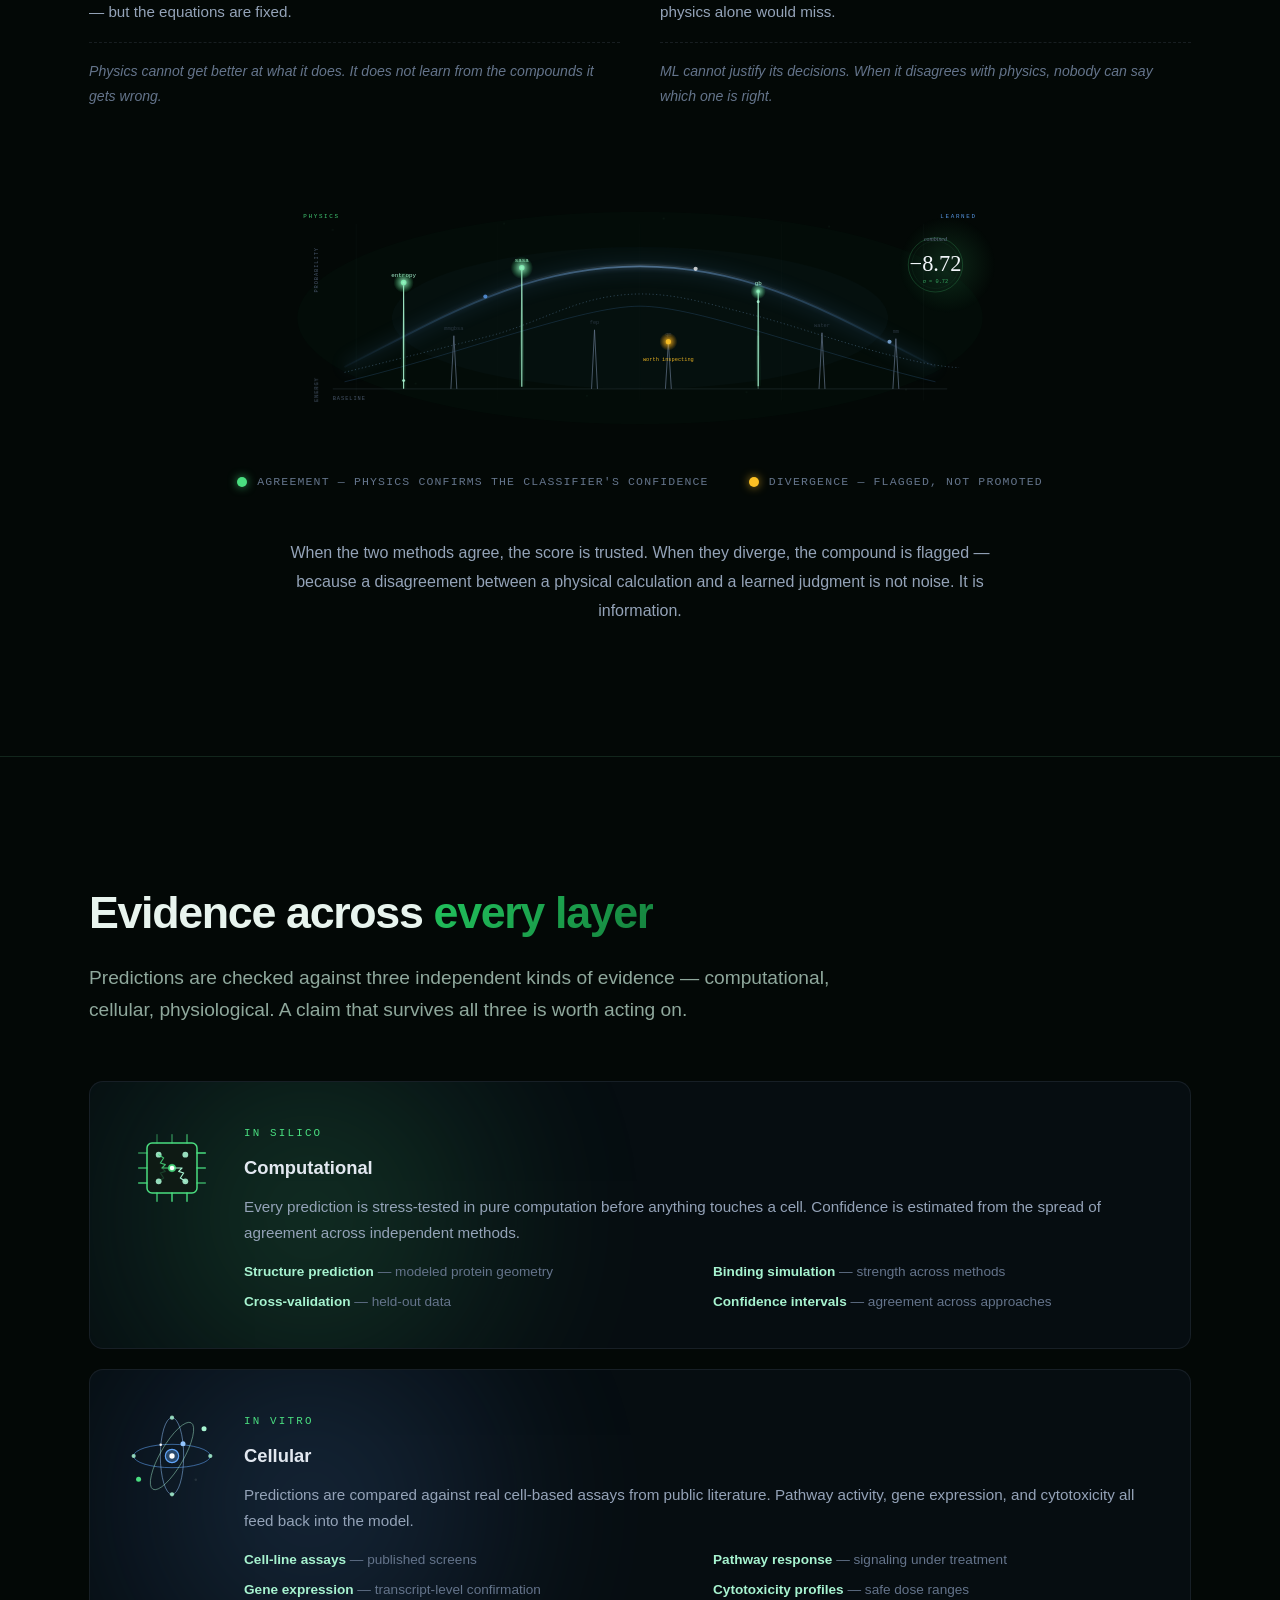
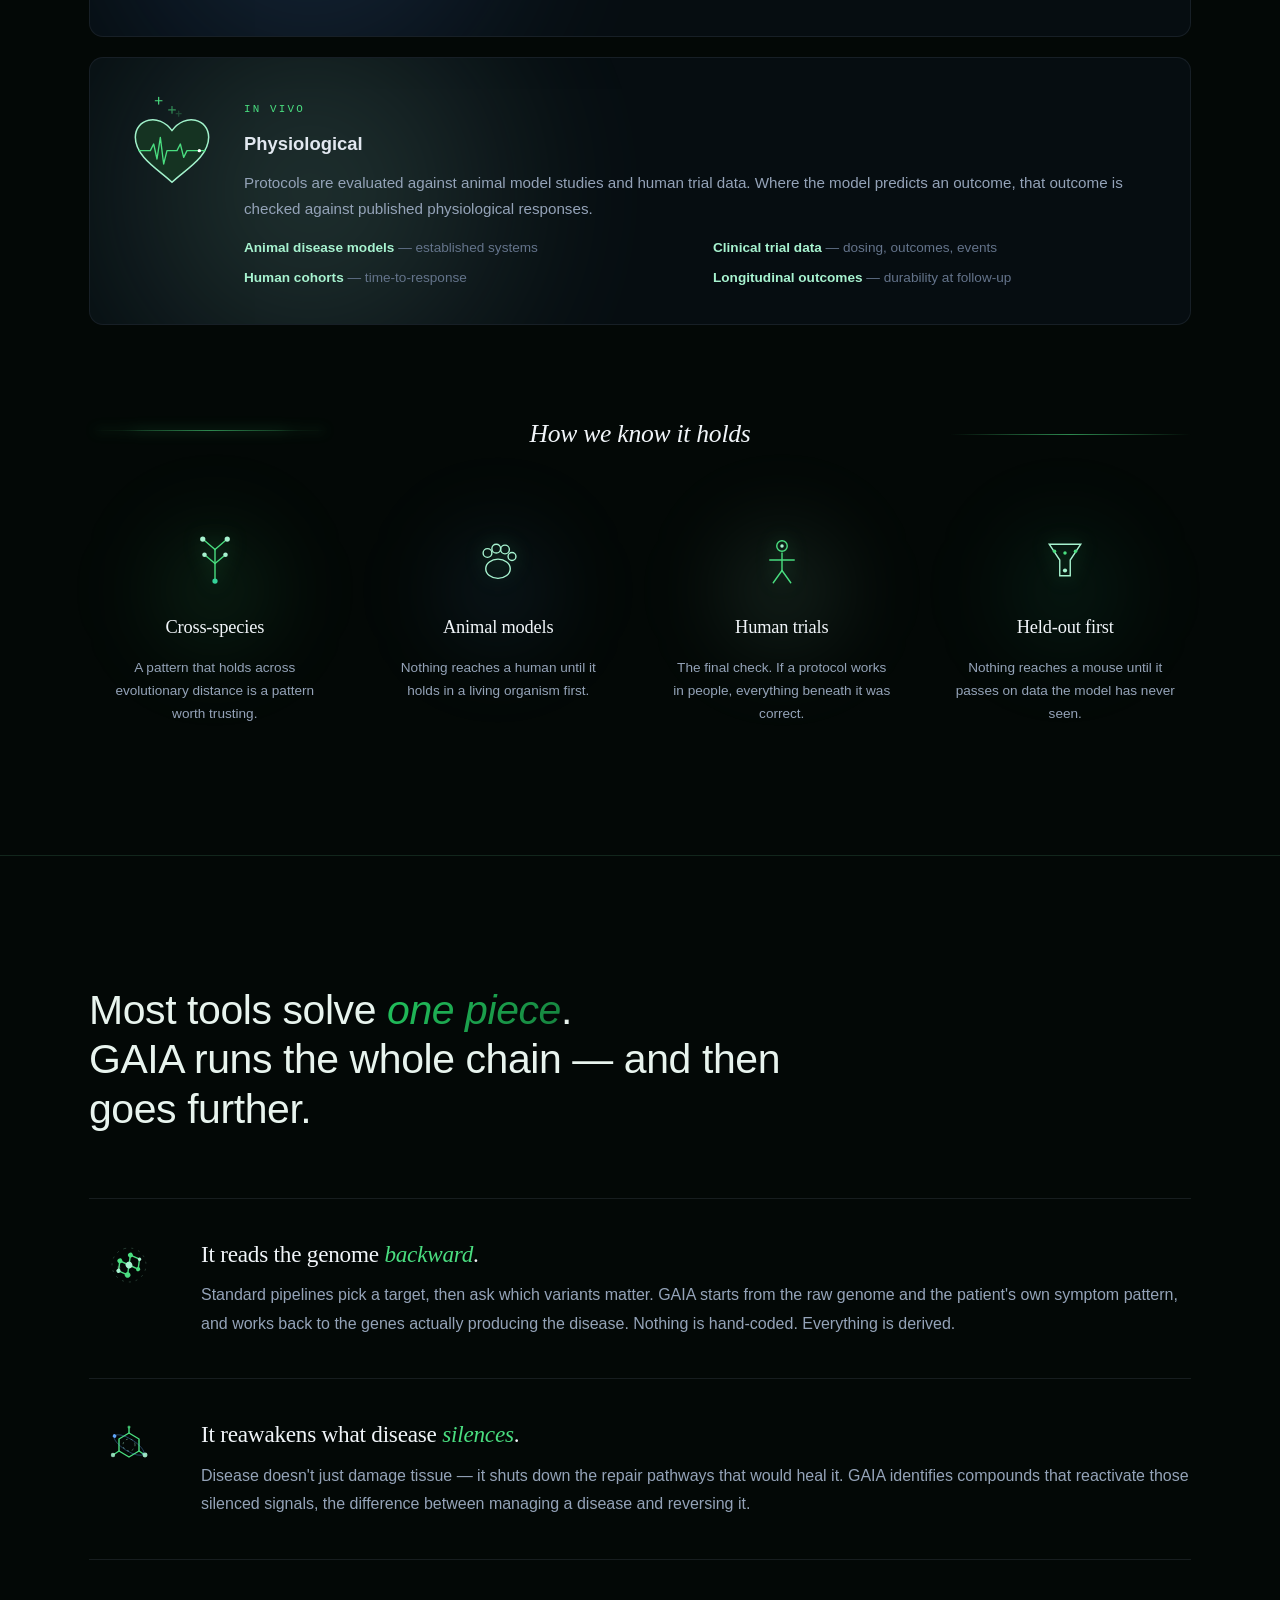
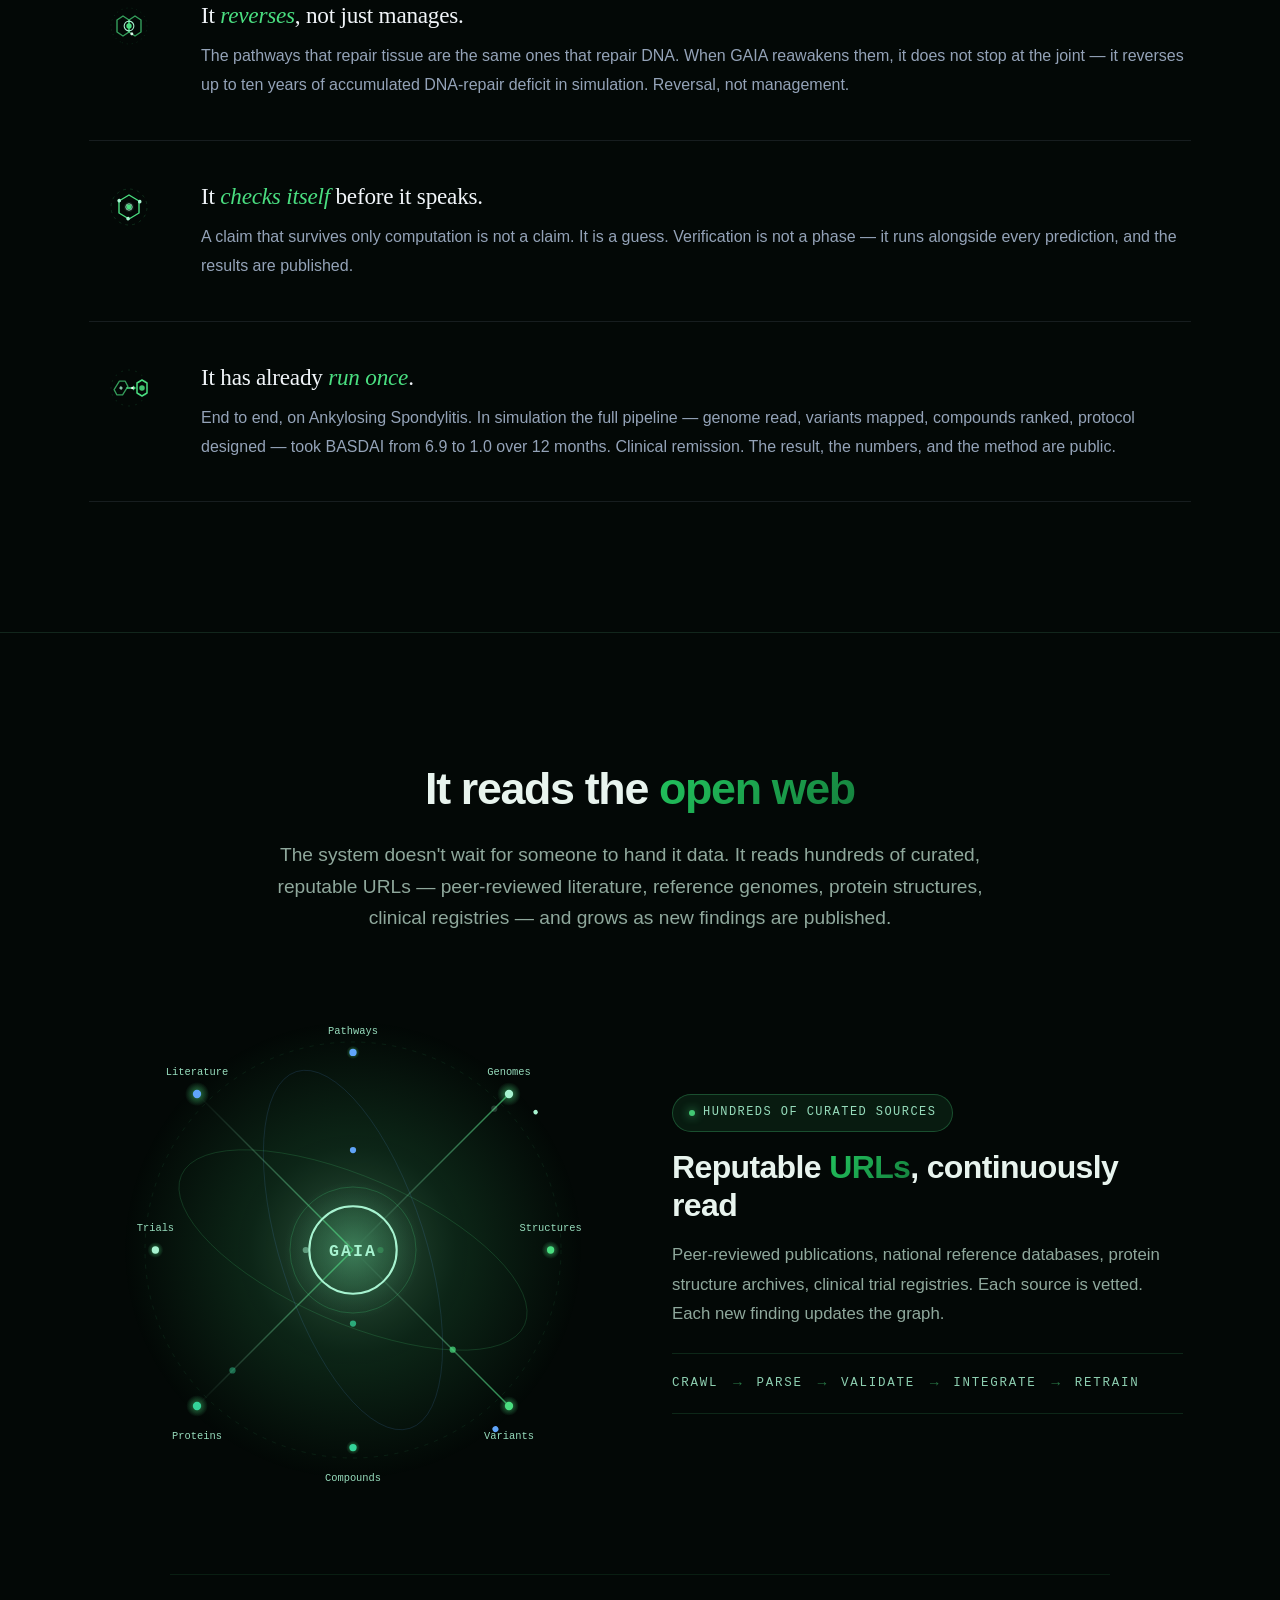
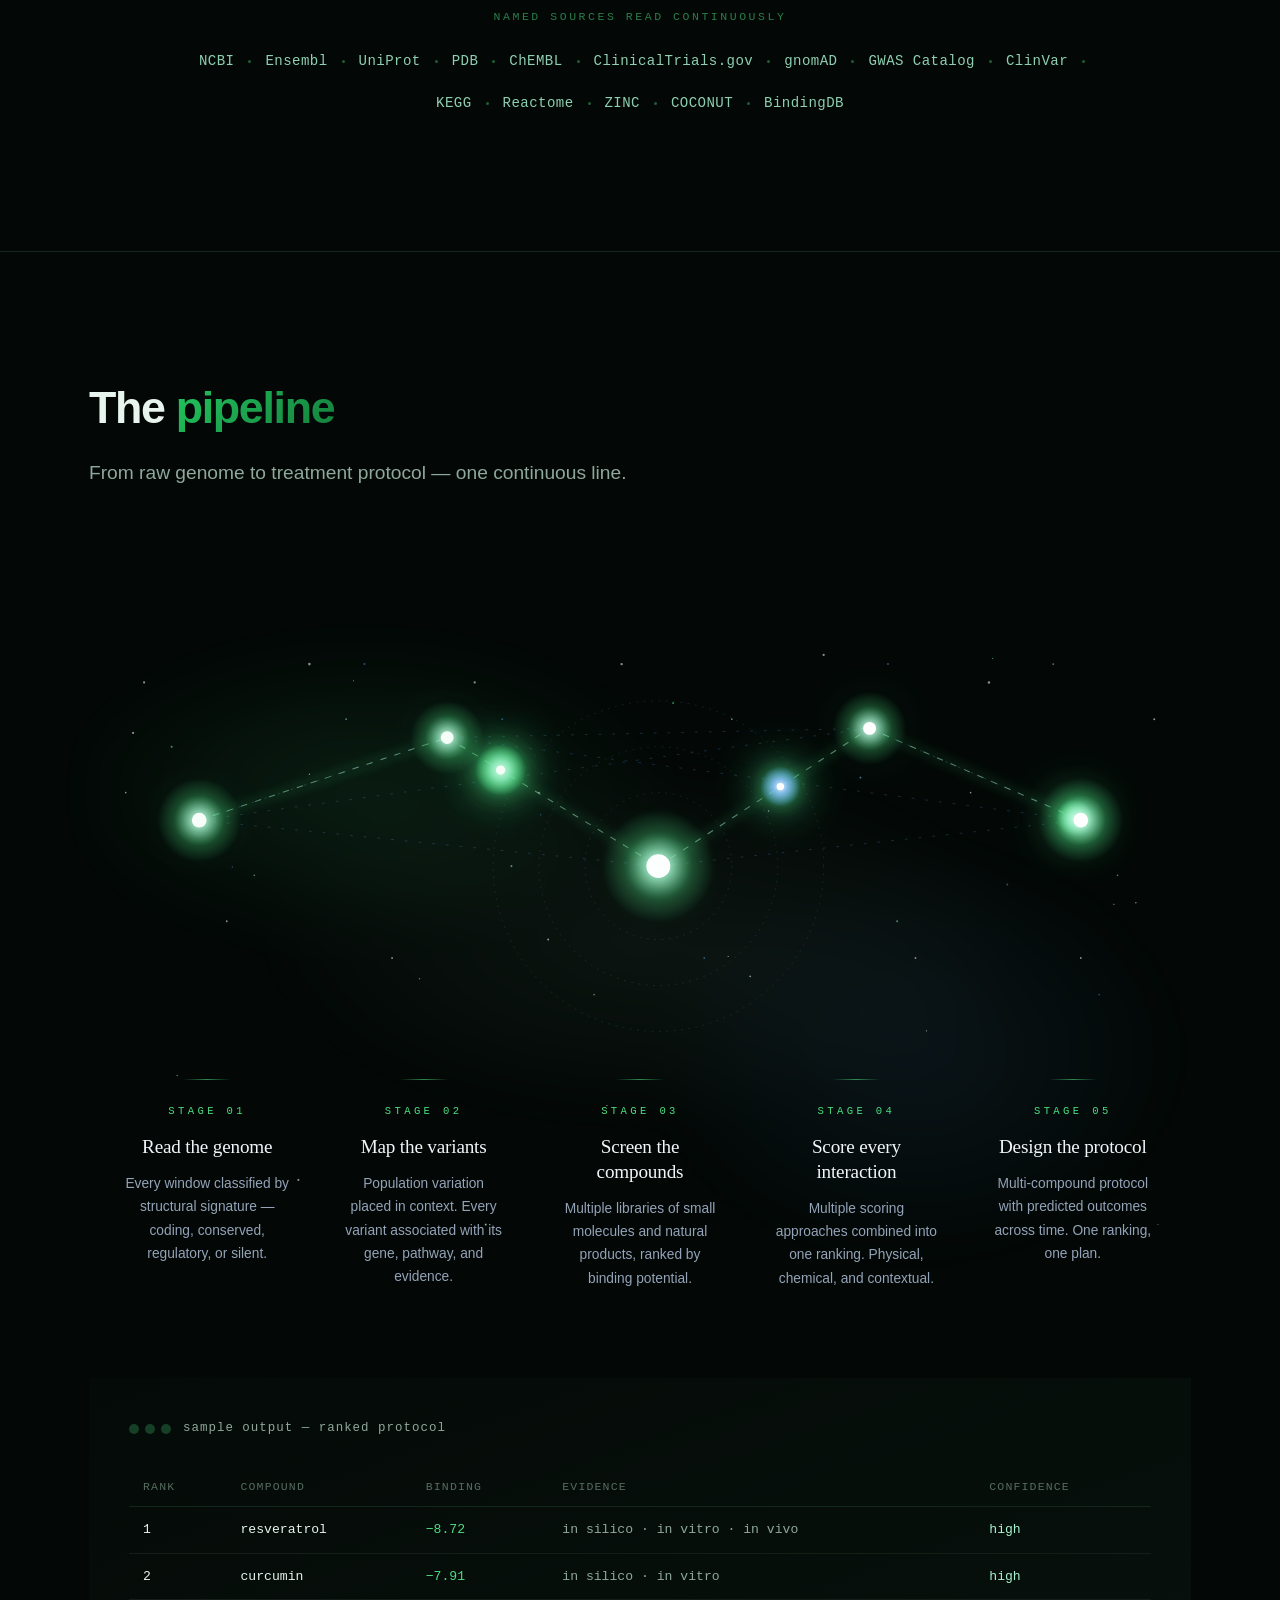
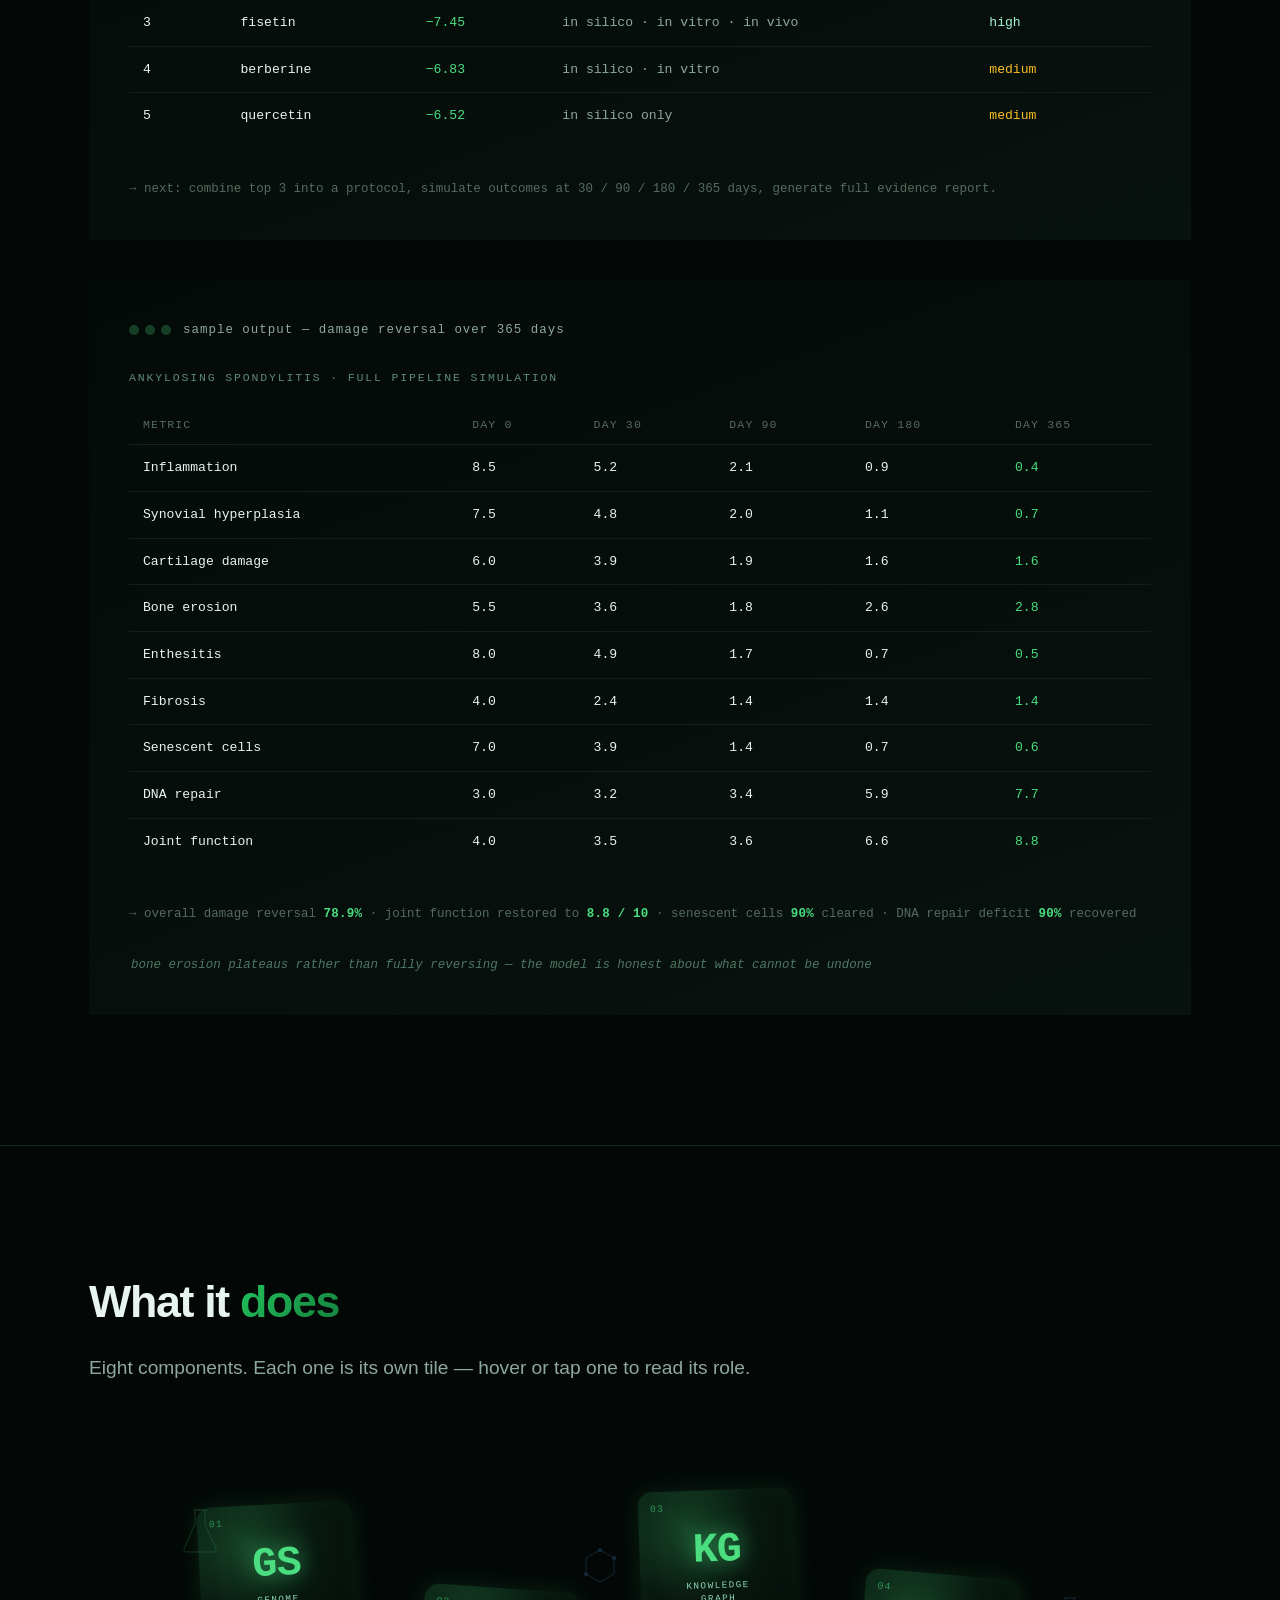
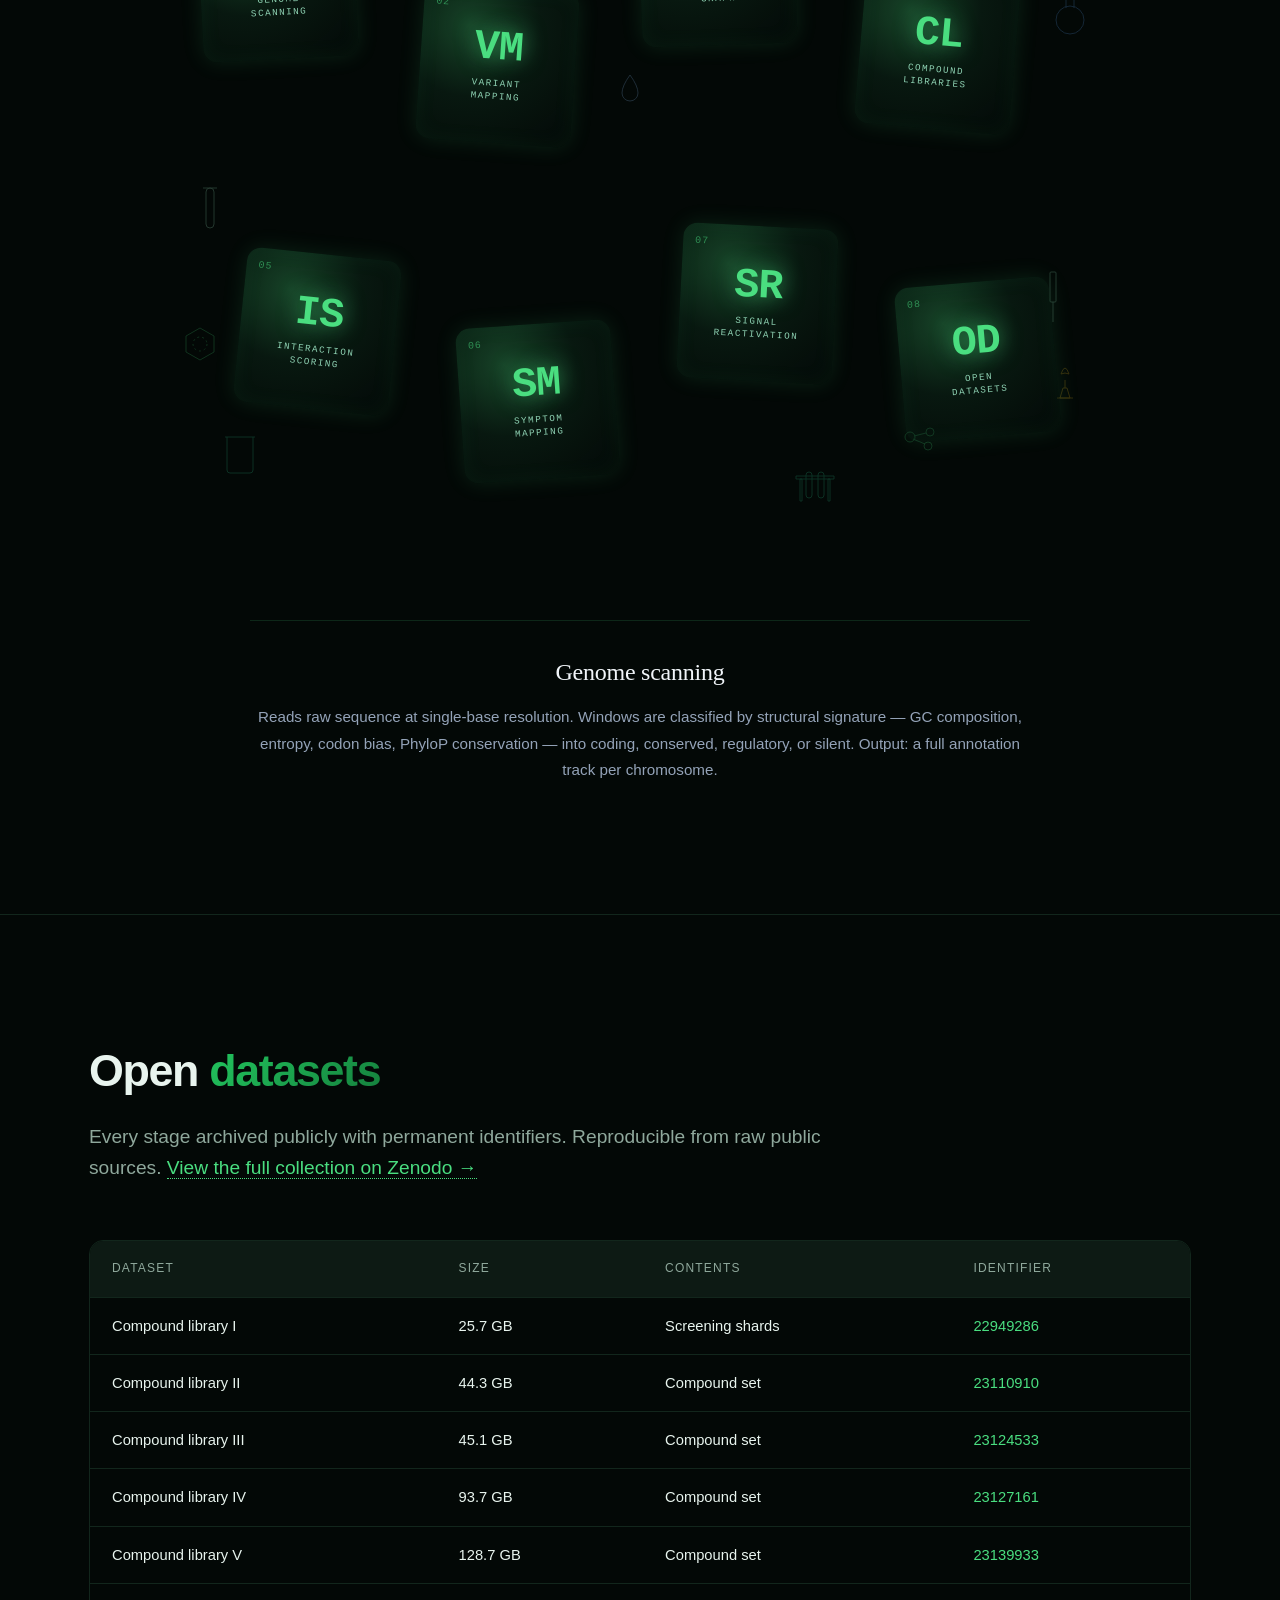
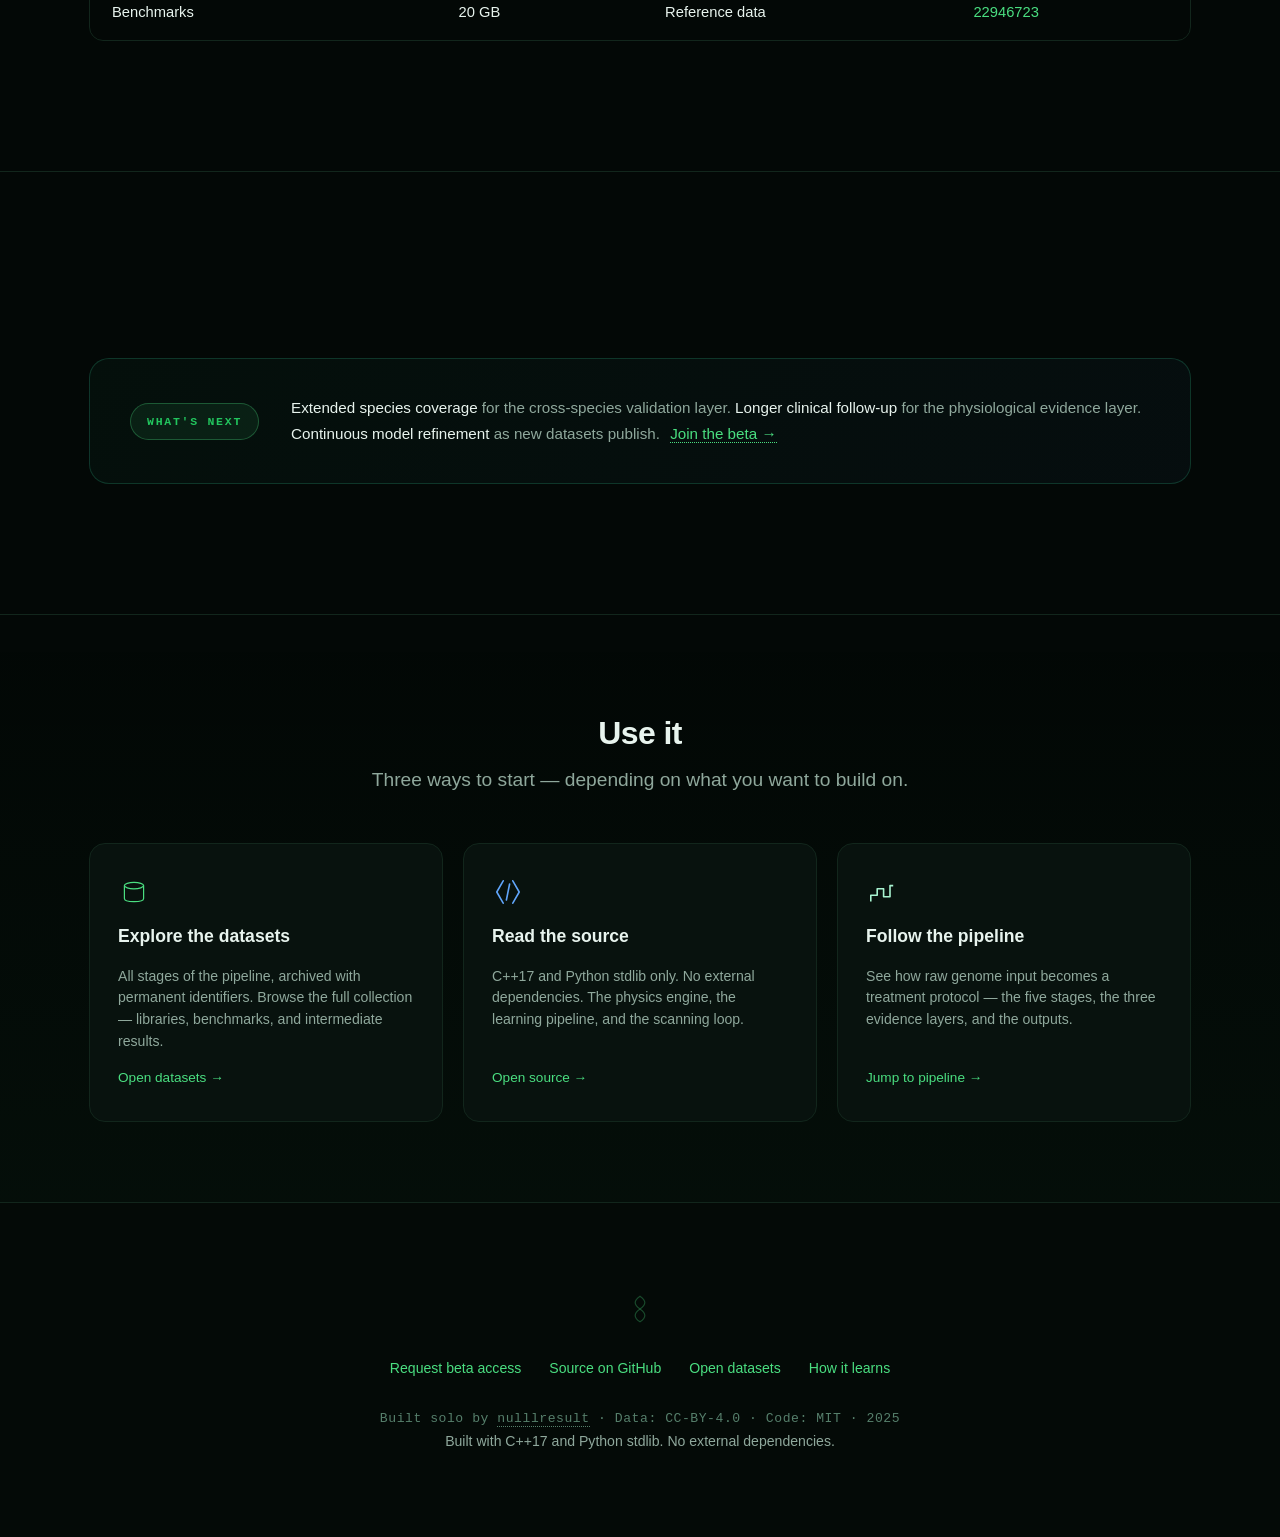
==== commit 335a3279: "Fix PC layout: beta form up, earth resize, main page overflow, fonts, darker gradient" ====
--- a/index.html
+++ b/index.html
@@ -5,7 +5,7 @@
 <meta name="viewport" content="width=1200">
 <title>GAIA — Self-Learning Platform for Disease Research</title>
 <meta name="description" content="A self-learning platform for computational disease research. Scans genomes, scans the web, and builds knowledge that grows.">
-<link rel="stylesheet" href="assets/style.css?v=130">
+<link rel="stylesheet" href="assets/style.css?v=201">
 <style>
 /* ============================================================
    Math section — keep equations readable on mobile, no backgrounds
@@ -98,18 +98,48 @@
 /* ============================================================
    FORCE PC DESKTOP LAYOUT (Main Page)
    ============================================================ */
-html, body {
-    width: 1200px !important;
-    min-width: 1200px !important;
-    overflow-x: hidden !important;
-}
+
 /* Force the containers to stay at their PC width */
 .container, .container-narrow {
     max-width: 1150px !important;
     margin: 0 auto !important;
 }
 </style>
-</head>
+<style>
+/* ============================================================
+   PC-ONLY FIXES FOR MAIN PAGE
+   ============================================================ */
+@media (min-width: 769px) {
+    /* 1. Fix the horizontal overflow (extra space on right) */
+    html, body {
+        width: 100% !important;
+        max-width: 100vw !important;
+        overflow-x: hidden !important;
+    }
+    
+    /* 2. Fix the giant fonts */
+    body {
+        font-size: 16px !important;
+    }
+    .hero-content h1 {
+        font-size: 4rem !important;
+    }
+    .hero-content .tagline {
+        font-size: 1.2rem !important;
+        max-width: 800px !important;
+    }
+    
+    /* 3. Darken the green gradient text */
+    .accent, 
+    section h2 .accent,
+    .hero-content h1 span {
+        background: linear-gradient(135deg, #22c55e, #15803d) !important;
+        -webkit-background-clip: text !important;
+        -webkit-text-fill-color: transparent !important;
+        background-clip: text !important;
+    }
+}
+</style></head>
 <body>
 
 <div class="hero">
--- a/assets/style.css
+++ b/assets/style.css
@@ -11,7 +11,7 @@
     --accent: #4ade80;
     --accent2: #34d399;
     --accent3: #60a5fa;
-    --accent4: #a7f3d0;
+    --accent4: #22c55e;
     --amber: #fbbf24;
     --glow: 0 0 100px rgba(74, 222, 128, 0.25);
 }
@@ -316,7 +316,7 @@
     line-height: 1.15;
 }
 section h2 .accent {
-    background: linear-gradient(135deg, var(--accent4), var(--accent));
+    background: linear-gradient(135deg, #22c55e, #15803d);
     -webkit-background-clip: text;
     -webkit-text-fill-color: transparent;
     background-clip: text;
@@ -1060,7 +1060,7 @@
     font-weight: 600;
 }
 .web-side h3 .accent {
-    background: linear-gradient(135deg, var(--accent4), var(--accent));
+    background: linear-gradient(135deg, #22c55e, #15803d);
     -webkit-background-clip: text;
     -webkit-text-fill-color: transparent;
     background-clip: text;
@@ -2256,7 +2256,7 @@
 }
 
 .web-info h3 .accent {
-    background: linear-gradient(135deg, var(--accent4), var(--accent));
+    background: linear-gradient(135deg, #22c55e, #15803d);
     -webkit-background-clip: text;
     -webkit-text-fill-color: transparent;
     background-clip: text;
@@ -3069,7 +3069,7 @@
 }
 
 .learn-copy h3 .accent {
-    background: linear-gradient(135deg, var(--accent4), var(--accent));
+    background: linear-gradient(135deg, #22c55e, #15803d);
     -webkit-background-clip: text;
     -webkit-text-fill-color: transparent;
     background-clip: text;
@@ -3483,7 +3483,7 @@
     font-weight: 600;
 }
 .math-header h3 .accent {
-    background: linear-gradient(135deg, var(--accent4), var(--accent));
+    background: linear-gradient(135deg, #22c55e, #15803d);
     -webkit-background-clip: text;
     -webkit-text-fill-color: transparent;
     background-clip: text;
